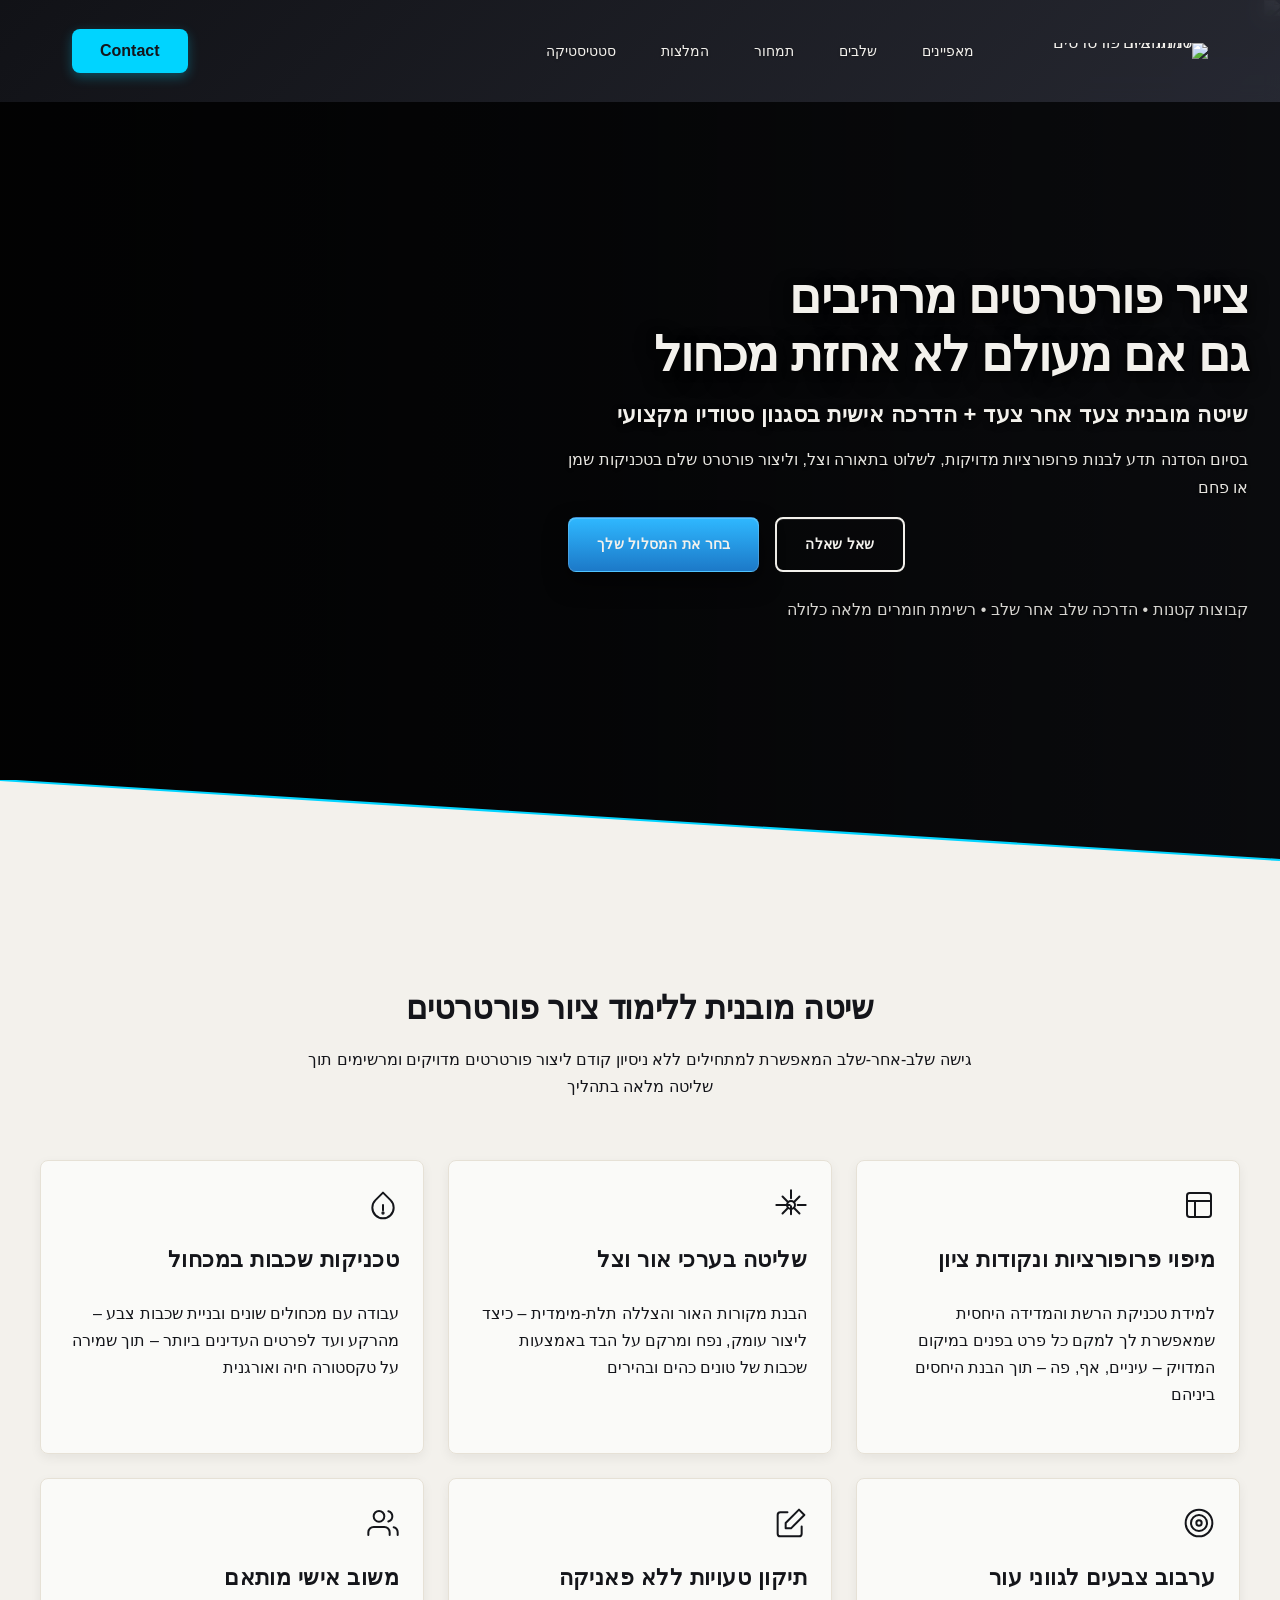
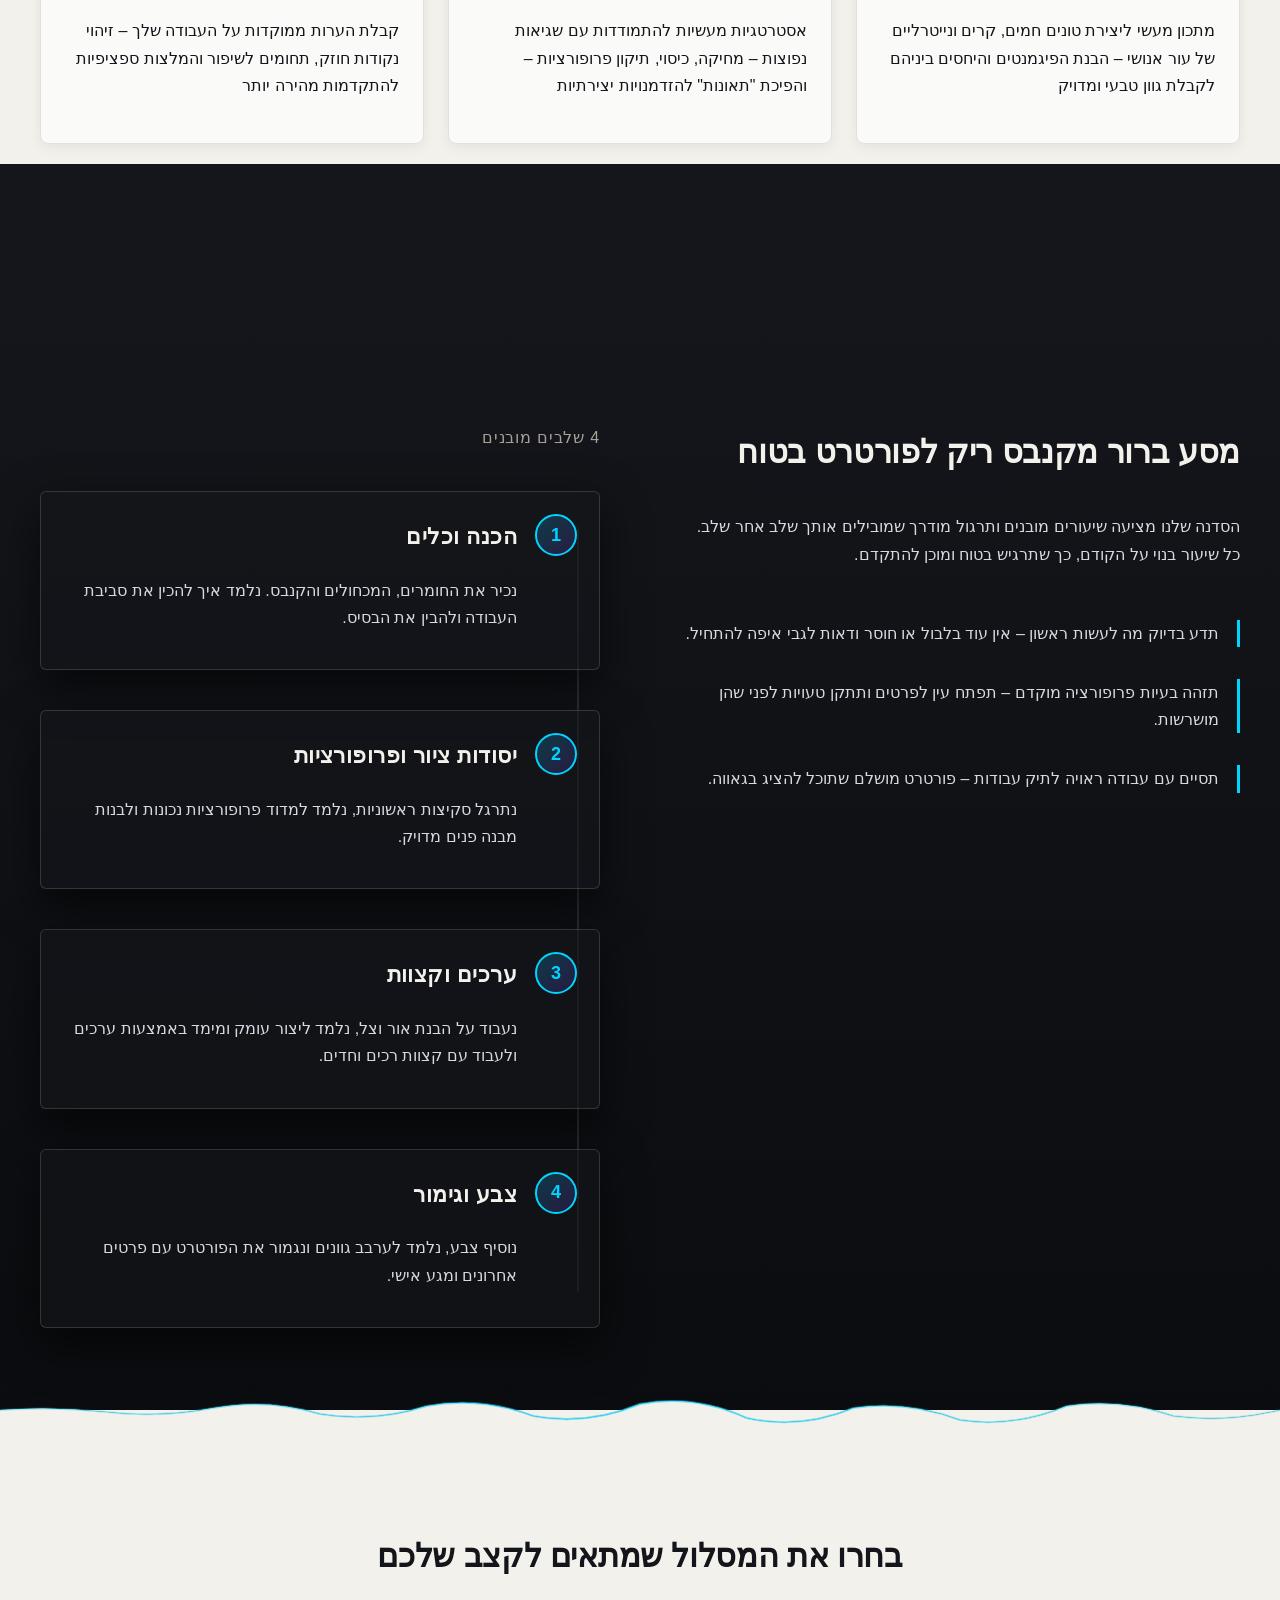
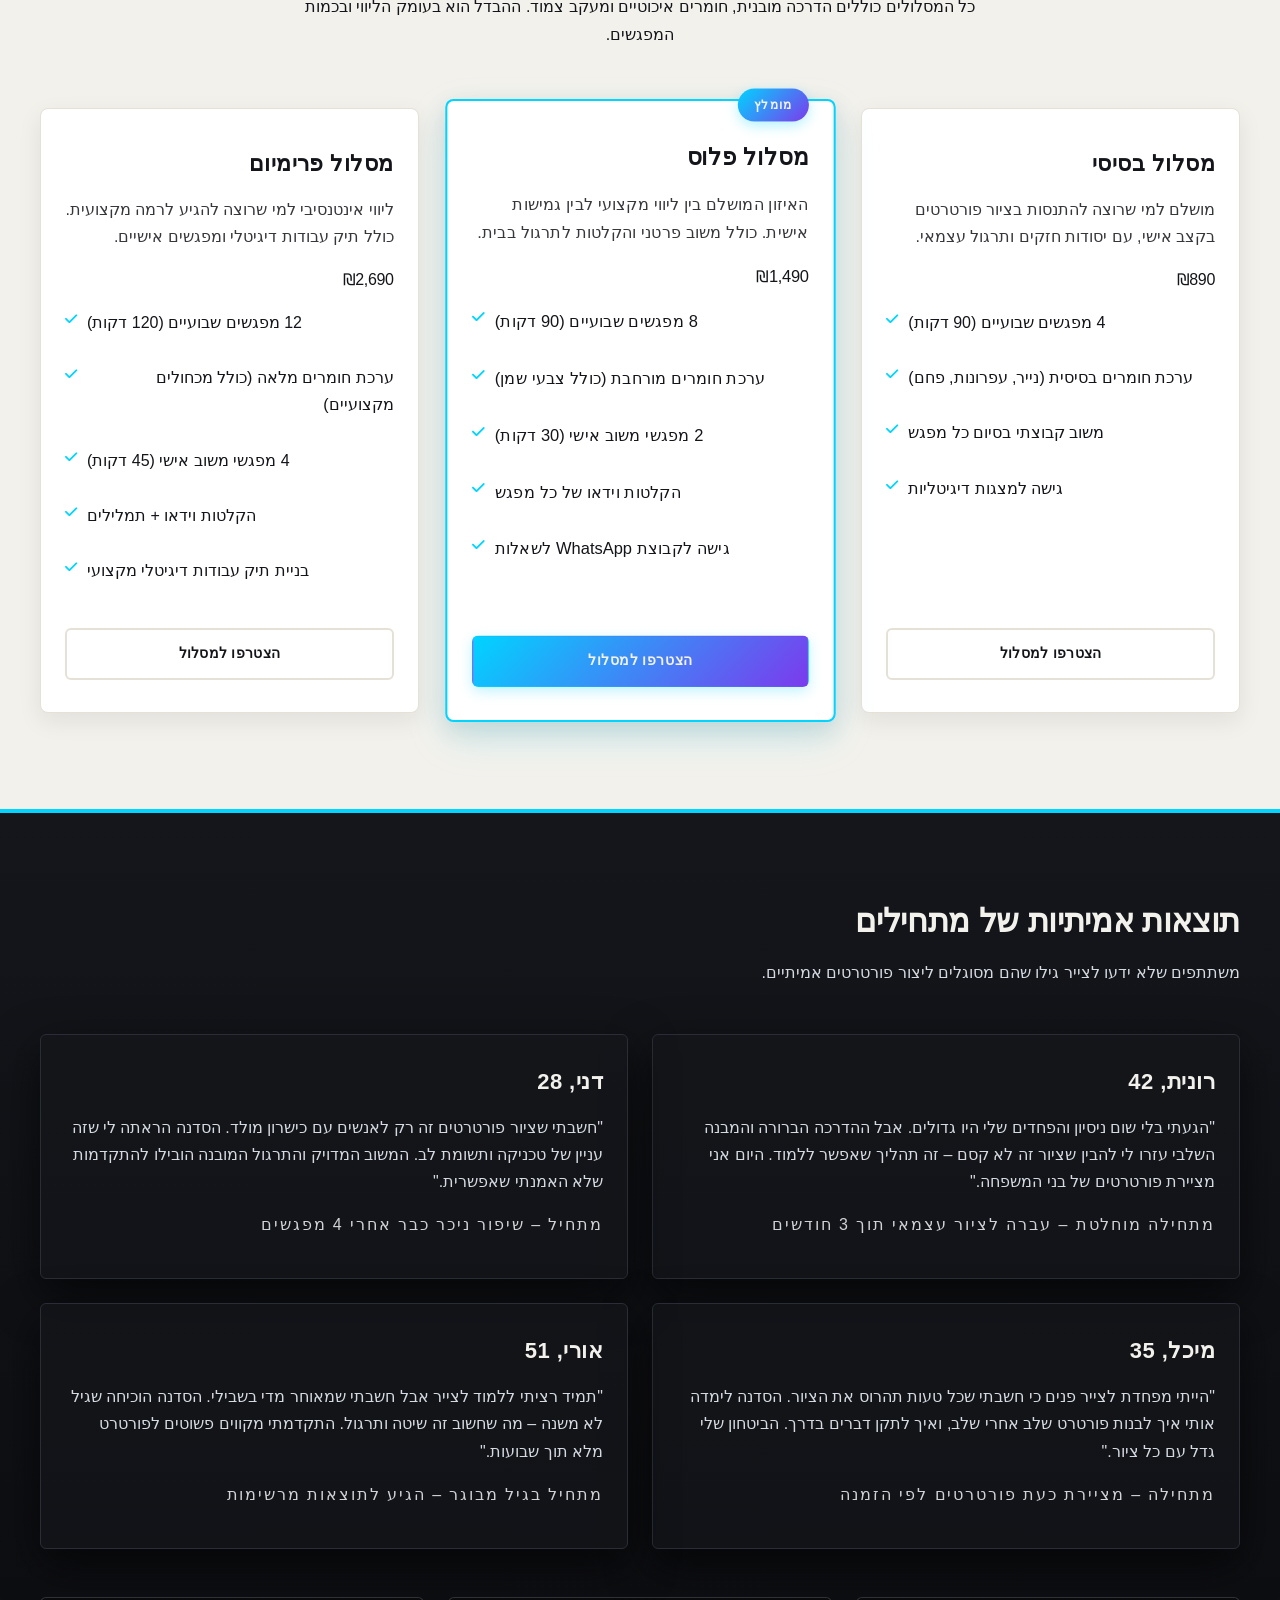
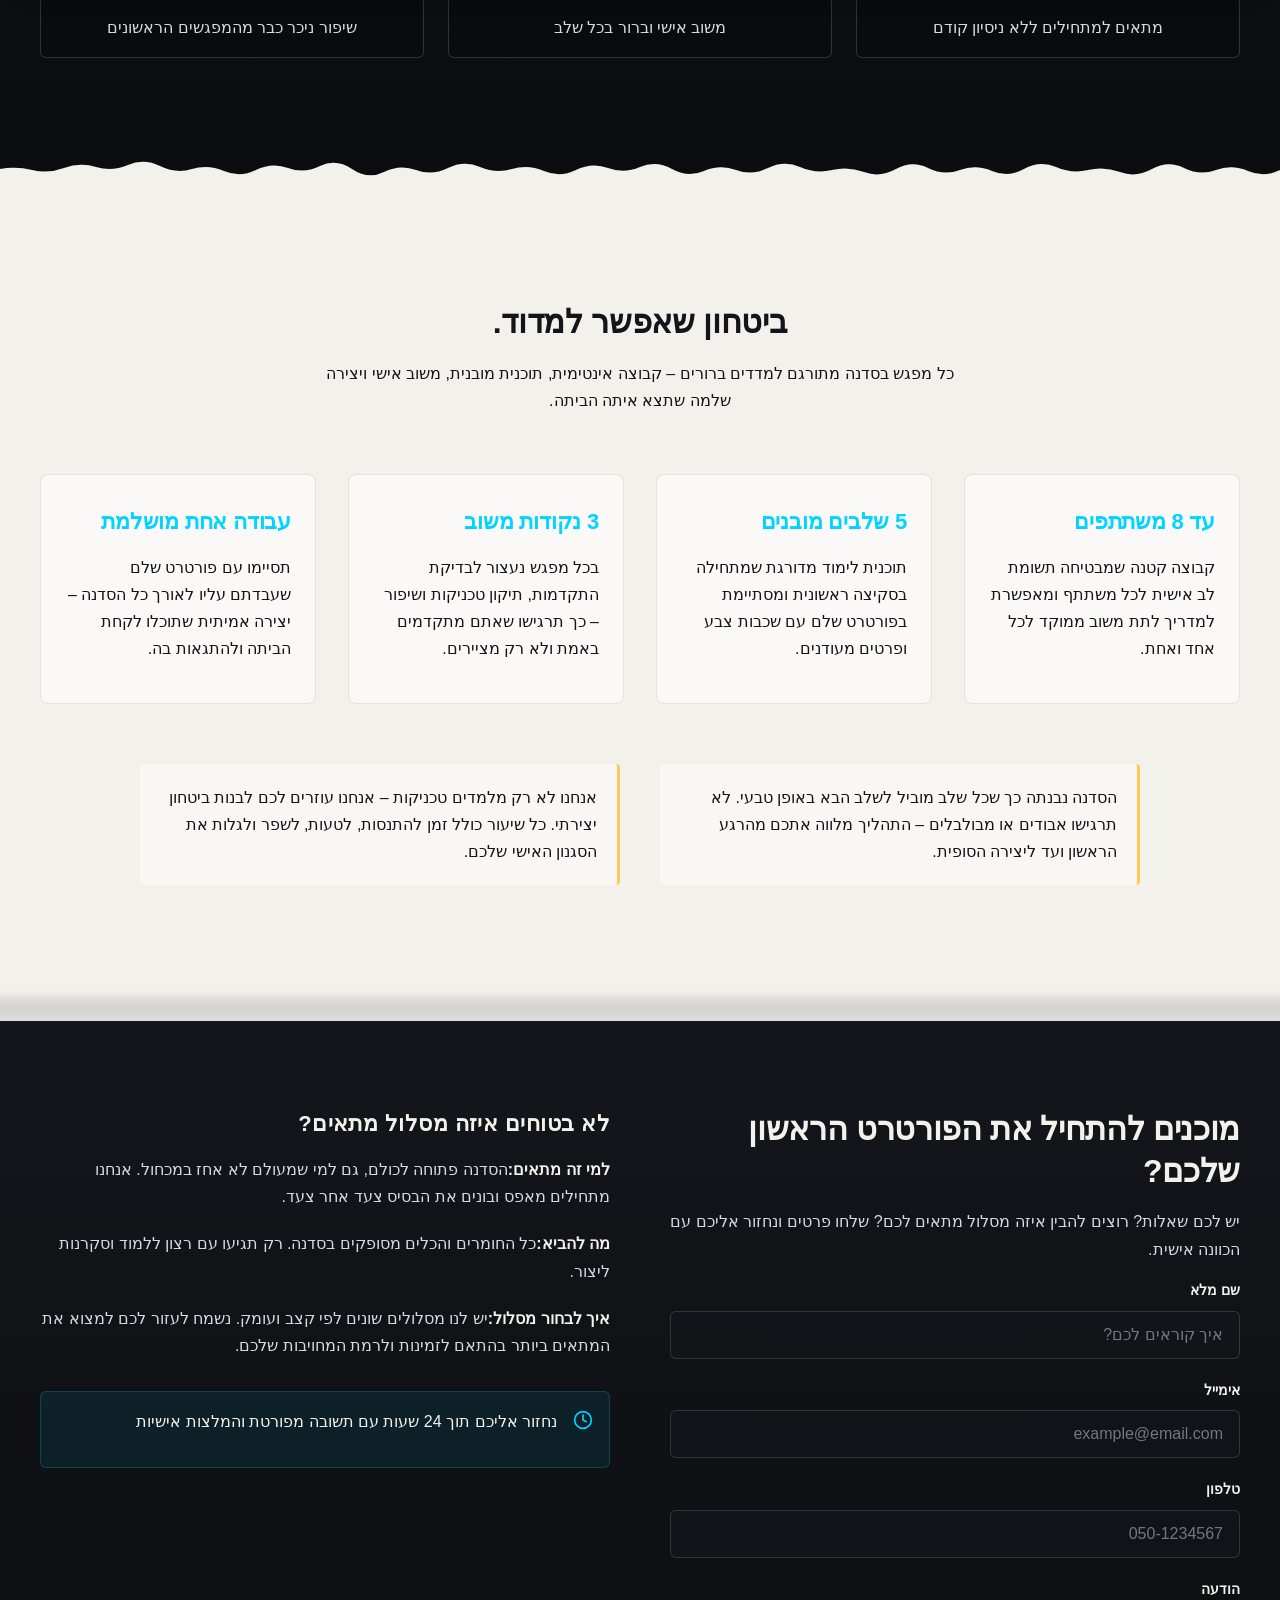
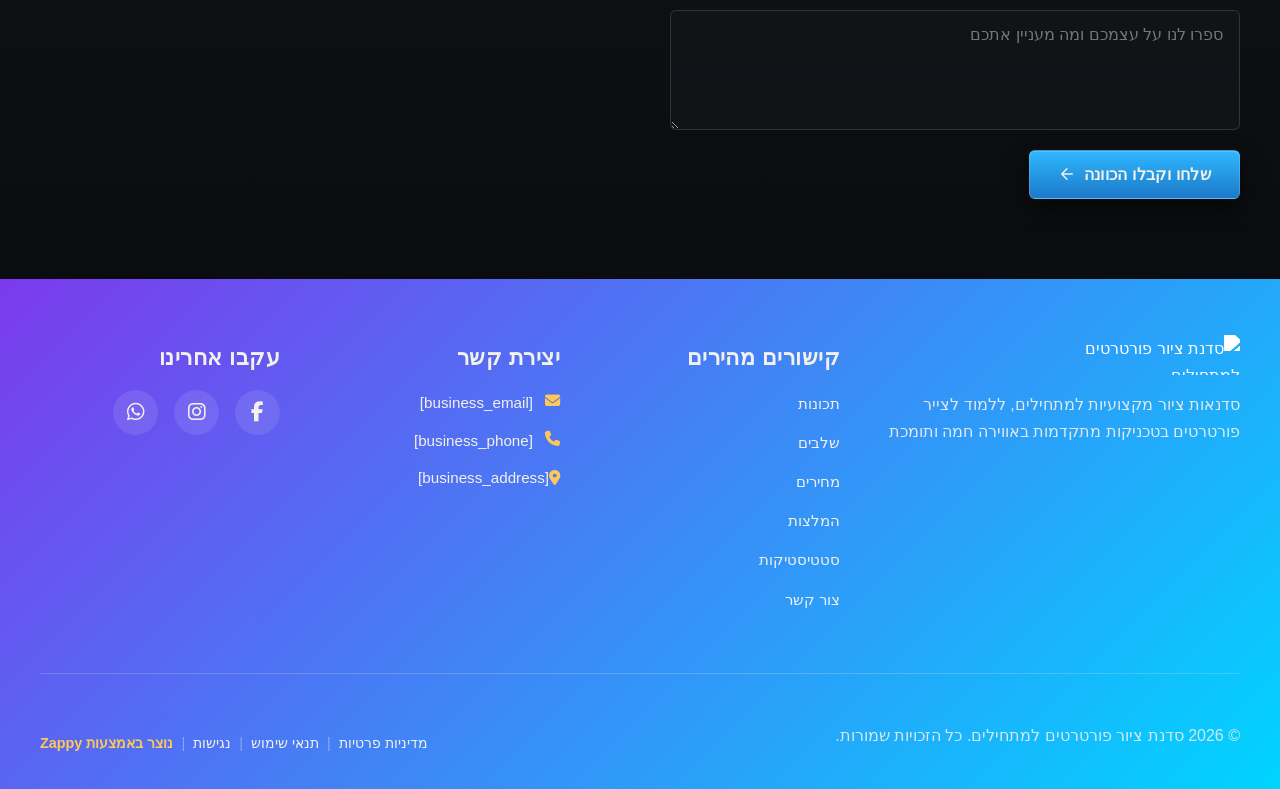
==== public/index.html @ a8201ed1 "Background sync: Progressive GitHub Sync" ====
<!doctype html><html dir="rtl" lang="he"><head><meta charset="UTF-8"><meta content="width=device-width,initial-scale=1" name="viewport"><meta content="index, follow" name="robots"><title>למדו לצייר פורטרטים מרהיבים מאפס — סדנת ציור פורטרטים למתחילים</title><meta content="סדנת ציור פורטרטים למתחילים ללא ניסיון קודם! לימוד טכניקות אמנותיות מקצועיות בהדרכה אישית. מגוון מסלולים ומחירים. הצטרפו עכשיו והפכו לאמנים!" name="description"><meta content="סדנת ציור פורטרטים למתחילים, סדנת ציור למתחילים ללא ניסיון, קורס ציור פורטרטים למבוגרים, סדנת ציור פורטרטים בישראל, לימוד ציור פורטרטים" name="keywords"><link href="/assets/favicon.ico" rel="icon" type="image/x-icon"><link href="/assets/favicon-16x16.png" rel="icon" type="image/png" sizes="16x16"><link href="/assets/favicon-32x32.png" rel="icon" type="image/png" sizes="32x32"><link href="/assets/favicon-48x48.png" rel="icon" type="image/png" sizes="48x48"><link href="/assets/favicon-192x192.png" rel="icon" type="image/png" sizes="192x192"><link href="/assets/favicon-512x512.png" rel="icon" type="image/png" sizes="512x512"><link href="/assets/apple-touch-icon.png" rel="apple-touch-icon"><script>!function(){"use strict";var t="8e0085f0-7d7a-4996-bee6-3b2b37cfb226",e="https://api.zappy5.com/api/analytics/track",a=18e5,n=2592e6,o=!0,i=!0,r=!0;var s=function(){var e="zappy_visitor_"+t,a=null;try{if(a=localStorage.getItem(e)){var o=JSON.parse(a),i=Date.now();if(i-o.created<n)return o.lastSeen=i,localStorage.setItem(e,JSON.stringify(o)),o.id}}catch(t){console.warn("Zappy Analytics: LocalStorage not available")}var r="zv_"+Date.now()+"_"+Math.random().toString(36).substr(2,9);try{localStorage.setItem(e,JSON.stringify({id:r,created:Date.now(),lastSeen:Date.now()}))}catch(t){}return r}(),c=function(){var e="zappy_session_"+t,n=null;try{if(n=sessionStorage.getItem(e)){var o=JSON.parse(n),i=Date.now();if(i-o.timestamp<a)return o.timestamp=i,sessionStorage.setItem(e,JSON.stringify(o)),o.id}}catch(t){console.warn("Zappy Analytics: SessionStorage not available")}var r="zs_"+Date.now()+"_"+Math.random().toString(36).substr(2,9);try{sessionStorage.setItem(e,JSON.stringify({id:r,timestamp:Date.now()}))}catch(t){}return r}();function l(a,n){n=n||{};var o={website_id:t,event_type:a,page_path:window.location.pathname,referrer:document.referrer||"direct",visitor_id:s,session_id:c,metadata:n};if(navigator.sendBeacon){var i=new Blob([JSON.stringify(o)],{type:"application/json"});navigator.sendBeacon(e,i)}else fetch(e,{method:"POST",headers:{"Content-Type":"application/json"},body:JSON.stringify(o),keepalive:!0}).catch(function(t){console.warn("Zappy Analytics: Failed to track event",t)})}o&&l("pageview",{title:document.title,url:window.location.href}),i&&document.addEventListener("click",function(t){var e=t.target;if("BUTTON"===e.tagName||e.closest("button")){var a="BUTTON"===e.tagName?e:e.closest("button");l("click",{element:"button",text:a.textContent.trim().substring(0,100),id:a.id||null,class:a.className||null})}else if("A"===e.tagName||e.closest("a")){var n="A"===e.tagName?e:e.closest("a");l("navigation",{element:"link",text:n.textContent.trim().substring(0,100),href:n.href,external:n.hostname!==window.location.hostname})}},!0),r&&document.addEventListener("submit",function(t){var e=t.target;l("form_submit",{form_id:e.id||null,form_name:e.name||null,form_action:e.action||null,form_method:e.method||"GET"})},!0);var d=Date.now();window.addEventListener("beforeunload",function(){l("page_unload",{time_on_page:Math.floor((Date.now()-d)/1e3),page_path:window.location.pathname})}),window.zappyAnalytics={track:l,getVisitorId:function(){return s},getSessionId:function(){return c}}}()</script><meta content="למדו לצייר פורטרטים מרהיבים מאפס — סדנת ציור פורטרטים למתחילים" property="og:title"><meta content="סדנת ציור פורטרטים למתחילים ללא ניסיון קודם! לימוד טכניקות אמנותיות מקצועיות בהדרכה אישית. מגוון מסלולים ומחירים. הצטרפו עכשיו והפכו לאמנים!" property="og:description"><meta content="website" property="og:type"><meta content="he_IL" property="og:locale"><meta content="summary_large_image" name="twitter:card"><meta content="למדו לצייר פורטרטים מרהיבים מאפס — סדנת ציור פורטרטים למתחילים" name="twitter:title"><meta content="סדנת ציור פורטרטים למתחילים ללא ניסיון קודם! לימוד טכניקות אמנותיות מקצועיות בהדרכה אישית. מגוון מסלולים ומחירים. הצטרפו עכשיו והפכו לאמנים!" name="twitter:description"><link href="https://cdnjs.cloudflare.com/ajax/libs/font-awesome/6.4.0/css/all.min.css" rel="stylesheet"><link href="/assets/favicon.ico" rel="icon" type="image/x-icon"><link href="/assets/favicon-16x16.png" rel="icon" type="image/png" sizes="16x16"><link href="/assets/favicon-32x32.png" rel="icon" type="image/png" sizes="32x32"><link href="/assets/favicon-48x48.png" rel="icon" type="image/png" sizes="48x48"><link href="/assets/favicon-192x192.png" rel="icon" type="image/png" sizes="192x192"><link href="/assets/favicon-512x512.png" rel="icon" type="image/png" sizes="512x512"><link href="/assets/apple-touch-icon.png" rel="apple-touch-icon"><link href="https://cdn.jsdelivr.net/npm/vanilla-cookieconsent@3/dist/cookieconsent.css" rel="stylesheet"><script src="https://cdn.jsdelivr.net/npm/vanilla-cookieconsent@3/dist/cookieconsent.umd.js"></script><script src="https://cdn.jsdelivr.net/gh/mickidum/acc_toolbar/acctoolbar/acctoolbar.min.js"></script><link href="/styles.css" rel="stylesheet"><style id="zappy-dropdown-submenu-styles">#navMenu li:has(.sub-menu),.nav-menu li:has(.sub-menu),.navbar li:has(.sub-menu),nav li:has(.sub-menu){position:relative}#navMenu .sub-menu,.nav-menu .sub-menu,.navbar .sub-menu,nav .sub-menu{display:block!important;position:absolute!important;top:100%;left:0;min-width:220px;background:#fff;border-radius:8px;box-shadow:0 8px 25px rgba(0,0,0,.15);padding:8px 0;opacity:0;visibility:hidden;transform:translateY(10px);transition:all .3s ease;z-index:1000;list-style:none;pointer-events:none}#navMenu li:hover>.sub-menu,.nav-menu li:hover>.sub-menu,.navbar li:hover>.sub-menu,nav li:hover>.sub-menu{opacity:1!important;visibility:visible!important;transform:translateY(0)!important;pointer-events:auto!important}.sub-menu li{list-style:none;margin:0;padding:0}.sub-menu a{display:block!important;padding:10px 16px!important;color:var(--text-dark,#333)!important;font-weight:500;text-decoration:none;white-space:nowrap;transition:background-color .2s}.sub-menu a:hover{background-color:#f5f5f5}[dir=rtl] .nav-menu .sub-menu,[dir=rtl] .navbar .sub-menu,[dir=rtl] nav .sub-menu,html[lang=ar] .nav-menu .sub-menu,html[lang=ar] .navbar .sub-menu,html[lang=ar] nav .sub-menu,html[lang=he] .nav-menu .sub-menu,html[lang=he] .navbar .sub-menu,html[lang=he] nav .sub-menu{left:auto!important;right:0!important}.sub-menu:empty,.sub-menu:not(:has(li)),.sub-menu:not(:has(li:not(.zappy-hidden-menu-item))){display:none!important;opacity:0!important;visibility:hidden!important;pointer-events:none!important}li:has(.menu-group-title):hover>.sub-menu{opacity:1!important;visibility:visible!important;transform:translateY(0)!important;pointer-events:auto!important}#navMenu>li>.menu-group-title,.nav-menu>li>.menu-group-title{display:inline-block;padding:.5rem 1rem;cursor:default;user-select:none}@media (max-width:768px){#navMenu .sub-menu,.nav-menu .sub-menu,.navbar .sub-menu,nav .sub-menu{position:static!important;transform:none!important;box-shadow:none!important;background:0 0!important;max-height:0;overflow:hidden;opacity:0;visibility:hidden;transition:max-height .3s ease,opacity .3s ease;padding:0!important;border-radius:0!important}.sub-menu.mobile-expanded{max-height:500px!important;opacity:1!important;visibility:visible!important;padding:8px 0 8px 16px!important}[dir=rtl] .sub-menu.mobile-expanded,html[lang=he] .sub-menu.mobile-expanded{padding:8px 16px 8px 0!important}#navMenu li:hover>.sub-menu,.nav-menu li:hover>.sub-menu,.navbar li:hover>.sub-menu,nav li:hover>.sub-menu{opacity:0;visibility:hidden;pointer-events:none}#navMenu li>.sub-menu.mobile-expanded,.nav-menu li>.sub-menu.mobile-expanded,.navbar li>.sub-menu.mobile-expanded,nav li>.sub-menu.mobile-expanded{opacity:1!important;visibility:visible!important;pointer-events:auto!important}#navMenu li:has(.sub-menu),.nav-menu li:has(.sub-menu),.navbar li:has(.sub-menu),nav li:has(.sub-menu){display:flex!important;flex-wrap:wrap!important;align-items:center!important;position:relative!important;min-height:44px!important}#navMenu li:has(.sub-menu)>a,.nav-menu li:has(.sub-menu)>a,.navbar li:has(.sub-menu)>a,nav li:has(.sub-menu)>a{flex:1!important;min-width:0!important}#navMenu li:has(.sub-menu)>.menu-group-title,.nav-menu li:has(.sub-menu)>.menu-group-title,.navbar li:has(.sub-menu)>.menu-group-title,nav li:has(.sub-menu)>.menu-group-title{flex:1!important;min-width:0!important;padding:0!important;line-height:inherit!important}#navMenu li:has(.sub-menu)>.sub-menu,.nav-menu li:has(.sub-menu)>.sub-menu,.navbar li:has(.sub-menu)>.sub-menu,nav li:has(.sub-menu)>.sub-menu{flex-basis:100%!important;width:100%!important}#navMenu li:has(.sub-menu)>a [class*=arrow],#navMenu li:has(.sub-menu)>a [class*=chevron],.nav-menu li:has(.sub-menu)>a .fa-angle-down,.nav-menu li:has(.sub-menu)>a .fa-chevron-down,.nav-menu li:has(.sub-menu)>a [class*=arrow],.nav-menu li:has(.sub-menu)>a [class*=chevron],nav li:has(.sub-menu)>a [class*=arrow],nav li:has(.sub-menu)>a [class*=chevron]{display:none!important;visibility:hidden!important}.mobile-submenu-toggle{display:flex!important;align-items:center!important;justify-content:center!important;width:44px!important;height:auto!important;background:0 0!important;border:none!important;cursor:pointer!important;color:var(--text-dark)!important;position:static!important;flex-shrink:0!important;align-self:stretch!important;z-index:2!important;padding:0!important;margin:0!important}.mobile-submenu-toggle::after{content:''!important;width:0!important;height:0!important;border-left:6px solid transparent!important;border-right:6px solid transparent!important;border-top:7px solid currentColor!important;transition:transform .3s ease!important}.mobile-submenu-toggle.expanded::after{transform:rotate(180deg)!important}.sub-menu a{padding:10px 0!important;display:block!important;color:var(--text-dark)!important}.navbar .sub-menu li a,.zappy-products-dropdown .sub-menu a,nav.navbar .sub-menu li a{color:var(--text-dark)!important}}@media (min-width:769px){.mobile-submenu-toggle{display:none!important}}</style><style id="mobile-lang-menu-deployed-css">@media (max-width:768px){.lang-switcher,.nav-container .lang-switcher,.nav-cta-container .lang-switcher,.nav-ecommerce-icons .lang-switcher,.nav-icons-left .lang-switcher,.navbar .lang-switcher,.navbar .nav-cta-container .lang-switcher{display:none!important}.mobile-lang-menu{width:100%;border-top:1px solid rgba(128,128,128,.2);padding:8px 0 0 0;margin-top:8px}.mobile-lang-toggle{display:flex!important;align-items:center;justify-content:space-between;width:100%;padding:12px 16px;background:0 0;border:none;cursor:pointer;font-size:15px;color:inherit;font-family:inherit}.mobile-lang-toggle::after{content:'';display:inline-block;width:8px;height:8px;border-right:2px solid currentColor;border-bottom:2px solid currentColor;transform:rotate(45deg);transition:transform .3s ease;margin-left:8px}.mobile-lang-toggle.expanded::after{transform:rotate(-135deg)}.mobile-lang-options{max-height:0;overflow:hidden;transition:max-height .3s ease}.mobile-lang-options.expanded{max-height:300px}.mobile-lang-option{display:flex!important;align-items:center;gap:10px;padding:10px 24px;text-decoration:none;color:inherit;font-size:14px;font-family:inherit}.mobile-lang-option:hover{background:rgba(128,128,128,.1)}.mobile-lang-option.active{font-weight:600;opacity:.7;pointer-events:none}.mobile-lang-option img{width:20px;height:20px;border-radius:50%}}@media (min-width:769px){.mobile-lang-menu{display:none!important}}</style><style id="zappy-widget-visibility">#mic-access-tool-box,#mic-access-tool-general-button,#mic-init-access-tool #mic-access-tool-box,#mic-init-access-tool #mic-access-tool-general-button,#mic-init-access-tool .mic-access-tool-general-button,._access-icon,._access-menu,.mic-access-tool-box,.mic-access-tool-general-button,div[id*=mic-access-tool-box]{display:none!important;visibility:hidden!important;opacity:0!important;pointer-events:none!important}</style></head><body><nav class="navbar" dir="rtl"><button class="mobile-toggle" aria-label="תפריט" id="mobileToggle"><svg viewbox="0 0 24 24" fill="none" height="24" width="24" class="hamburger-icon"><path d="M3 12h18M3 6h18M3 18h18" stroke="currentColor" stroke-width="2" stroke-linecap="round"></path></svg><svg viewbox="0 0 24 24" fill="none" height="24" width="24" style="display:none" class="close-icon"><path d="M18 6L6 18M6 6l12 12" stroke="currentColor" stroke-width="2" stroke-linecap="round"></path></svg></button><button class="phone-header-btn" aria-label="התקשר" data-phone="[business_phone]"><svg viewbox="0 0 24 24" fill="currentColor" height="20" width="20"><path d="M22 16.92v3a2 2 0 0 1-2.18 2 19.79 19.79 0 0 1-8.63-3.07 19.5 19.5 0 0 1-6-6 19.79 19.79 0 0 1-3.07-8.67A2 2 0 0 1 4.11 2h3a2 2 0 0 1 2 1.72 12.84 12.84 0 0 0 .7 2.81 2 2 0 0 1-.45 2.11L8.09 9.91a16 16 0 0 0 6 6l1.27-1.27a2 2 0 0 1 2.11-.45 12.84 12.84 0 0 0 2.81.7A2 2 0 0 1 22 16.92z"></path></svg></button><div class="nav-container"><div class="nav-right-group"><div class="nav-brand"><a href="/" class="logo-link"><img alt="סדנת ציור פורטרטים למתחילים" class="logo" src="/assets/business-logo.webp"></a></div><ul class="nav-menu" id="navMenu"><li><a href="#features">מאפיינים</a></li><li><a href="#steps">שלבים</a></li><li><a href="#pricing">תמחור</a></li><li><a href="#testimonials">המלצות</a></li><li><a href="#stats">סטטיסטיקה</a></li></ul></div><div class="nav-cta-container"><a href="#contact" class="nav-cta-btn">Contact</a></div></div></nav><script>window.addEventListener("load",function(){const e=document.querySelector(".navbar, nav, header");if(!e)return void console.log("[Navbar] Navbar element not found");let t=document.getElementById("mobileToggle")||document.querySelector(".mobile-toggle")||document.querySelector(".hamburger")||document.querySelector(".hamburger-menu")||document.querySelector(".menu-toggle")||document.querySelector(".burger-menu")||document.querySelector('[aria-label="Menu"]')||document.querySelector('[aria-label="תפריט"]');const o=document.querySelector(".phone-header-btn"),n=window.getComputedStyle(e);let r=n.backgroundColor;if(console.log("[Navbar] Initial navbar background:",r),"transparent"===r||"rgba(0, 0, 0, 0)"===r||r.startsWith("rgba")&&r.includes(", 0)")){const e=n.backgroundImage;if(e&&"none"!==e)console.log("[Navbar] Navbar has background image/gradient, using dark text"),r="rgb(240, 240, 240)";else{const e=window.getComputedStyle(document.body).backgroundColor;console.log("[Navbar] Navbar transparent, using body background:",e),r=e}}const i=r.match(/\d+/g);if(i&&i.length>=3){const e=(.299*parseInt(i[0])+.587*parseInt(i[1])+.114*parseInt(i[2]))/255;console.log("[Navbar] Mobile button colors preserved from Claude CSS (luminance:",e.toFixed(2)+")");const n=document.createElement("style");n.id="zappy-mobile-nav-fix";document.documentElement.lang;document.documentElement.dir,n.textContent='\n        /* Hide mobile buttons on desktop, show only on mobile */\n        @media (min-width: 769px) {\n          .mobile-toggle,\n          .phone-header-btn {\n            display: none !important;\n          }\n        }\n        \n        /* Show and position mobile buttons correctly on mobile */\n        @media (max-width: 768px) {\n          .mobile-toggle,\n          .phone-header-btn {\n            position: absolute !important;\n            top: 50% !important;\n            transform: translateY(-50%) !important;\n            z-index: 1001 !important;\n            display: flex !important;\n            align-items: center !important;\n            justify-content: center !important;\n            width: 36px !important;\n            height: 36px !important;\n            border-radius: 50% !important;\n            border: none !important;\n            cursor: pointer !important;\n            padding: 6px !important;\n            background: none !important;\n            color: var(--nav-text, var(--text-dark)) !important;\n          }\n          \n          /* LTR positioning (default): hamburger LEFT, phone RIGHT */\n          html:not([dir="rtl"]):not([lang="he"]):not([lang="ar"]) .mobile-toggle,\n          html[dir="ltr"] .mobile-toggle {\n            left: 12px !important;\n            right: auto !important;\n          }\n          html:not([dir="rtl"]):not([lang="he"]):not([lang="ar"]) .phone-header-btn,\n          html[dir="ltr"] .phone-header-btn {\n            right: 12px !important;\n            left: auto !important;\n          }\n          \n          /* RTL positioning: hamburger RIGHT, phone LEFT */\n          html[dir="rtl"] .mobile-toggle,\n          html[lang="he"] .mobile-toggle,\n          html[lang="ar"] .mobile-toggle {\n            right: 12px !important;\n            left: auto !important;\n          }\n          html[dir="rtl"] .phone-header-btn,\n          html[lang="he"] .phone-header-btn,\n          html[lang="ar"] .phone-header-btn {\n            left: 12px !important;\n            right: auto !important;\n          }\n          \n          /* CRITICAL: Ensure nav-container has min-height on mobile */\n          /* All children are positioned absolutely/fixed on mobile, so height:auto collapses to 0 */\n          .nav-container {\n            min-height: 70px !important;\n            position: relative !important;\n          }\n          \n          /* Ensure SVG icons are properly sized and inherit color */\n          .mobile-toggle svg,\n          .phone-header-btn svg {\n            width: 24px !important;\n            height: 24px !important;\n            /* Don\'t force display - let JavaScript control hamburger/close toggle */\n          }\n          \n          /* Reset nav-cta-container on mobile - remove desktop box-shadow/padding */\n          /* that creates a visible ghost box when CTA button is hidden */\n          .nav-cta-container {\n            box-shadow: none !important;\n            padding: 0 !important;\n          }\n          \n          /* Hide nav-cta-container entirely on mobile when there\'s no lang-switcher */\n          /* (only the CTA button is inside, and it\'s hidden on mobile) */\n          .nav-cta-container:not(:has(.lang-switcher)) {\n            display: none !important;\n          }\n          \n          /* CRITICAL: Prevent hero image fade gradient from bleeding over headline text */\n          /* The .image-fade-gradient has bottom: -30px (extends below parent) */\n          /* On mobile stacked layout, this overlaps the h1 text below the image */\n          .hero-image-column {\n            overflow: hidden !important;\n          }\n          .image-fade-gradient {\n            bottom: 0 !important;\n          }\n          \n          /* Hide desktop language switcher on mobile - hamburger menu handles it */\n          /* High specificity to override stored CSS */\n          .lang-switcher,\n          .nav-cta-container .lang-switcher,\n          .nav-container .lang-switcher,\n          .navbar .lang-switcher,\n          .navbar .nav-cta-container .lang-switcher {\n            display: none !important;\n          }\n        }\n      ';const r=document.getElementById("zappy-mobile-nav-fix");r&&r.remove(),document.head.appendChild(n),console.log("[Navbar] Critical CSS injected for mobile nav positioning");const l=window.innerWidth<=768;if(t){const e=t.querySelector(".hamburger-icon"),o=t.querySelector(".close-icon");e&&(e.style.setProperty("width","24px","important"),e.style.setProperty("height","24px","important"),e.style.setProperty("display","block","important")),o&&(o.style.setProperty("width","24px","important"),o.style.setProperty("height","24px","important"),o.style.setProperty("display","none","important")),l?(t.style.setProperty("position","absolute","important"),t.style.setProperty("top","50%","important"),t.style.setProperty("transform","translateY(-50%)","important"),t.style.setProperty("z-index","1001","important"),t.style.removeProperty("left"),t.style.removeProperty("right"),console.log("[Navbar] Mobile toggle positioning applied (mobile viewport)")):(t.style.removeProperty("position"),t.style.removeProperty("top"),t.style.removeProperty("transform"),t.style.removeProperty("z-index"),t.style.removeProperty("left"),t.style.removeProperty("right"),console.log("[Navbar] Desktop viewport - cleared mobile toggle inline positioning"))}if(o){const e=o.querySelector("svg");e&&(e.style.width="24px",e.style.height="24px",e.setAttribute("width","24"),e.setAttribute("height","24")),l?(o.style.setProperty("position","absolute","important"),o.style.setProperty("top","50%","important"),o.style.setProperty("transform","translateY(-50%)","important"),o.style.setProperty("z-index","1001","important"),o.style.removeProperty("left"),o.style.removeProperty("right"),console.log("[Navbar] Phone button positioning applied (mobile viewport)")):(o.style.removeProperty("position"),o.style.removeProperty("top"),o.style.removeProperty("transform"),o.style.removeProperty("z-index"),o.style.removeProperty("left"),o.style.removeProperty("right"),console.log("[Navbar] Desktop viewport - cleared phone button inline positioning"))}}else console.log("[Navbar] Could not parse background color:",r);t=document.getElementById("mobileToggle")||document.querySelector(".mobile-toggle")||document.querySelector(".hamburger")||document.querySelector(".hamburger-menu")||document.querySelector(".menu-toggle")||document.querySelector(".burger-menu")||document.querySelector('[aria-label="Menu"]')||document.querySelector('[aria-label="תפריט"]');const l=document.getElementById("navMenu")||document.querySelector(".nav-menu")||document.querySelector(".nav-links")||document.querySelector("nav ul:not(.submenu)");if(!t||!l)return void console.log("[Navbar] Mobile toggle or menu not found:",{toggle:!!t,menu:!!l});l.id||(l.id="navMenu"),console.log("[Navbar] Initializing mobile menu...");const a=t.cloneNode(!0);t.parentNode.replaceChild(a,t),a.addEventListener("click",function(e){e.preventDefault(),e.stopPropagation();const t=this.querySelector(".hamburger-icon"),o=this.querySelector(".close-icon");l.classList.contains("active")?(l.classList.remove("active"),t&&t.style.setProperty("display","block","important"),o&&o.style.setProperty("display","none","important"),document.body.style.overflow="",console.log("[Navbar] Menu closed")):(l.classList.add("active"),t&&t.style.setProperty("display","none","important"),o&&o.style.setProperty("display","block","important"),document.body.style.overflow="hidden",console.log("[Navbar] Menu opened"))}),l.querySelectorAll("a").forEach(function(e){e.addEventListener("click",function(){if("#"===this.getAttribute("href"))return;const e=a.querySelector(".hamburger-icon"),t=a.querySelector(".close-icon");l.classList.remove("active"),e&&e.style.setProperty("display","block","important"),t&&t.style.setProperty("display","none","important"),document.body.style.overflow="",console.log("[Navbar] Menu closed (link clicked)")})});var s=l.querySelectorAll(".dropdown-toggle");s.forEach(function(e){e.addEventListener("click",function(e){e.preventDefault(),e.stopPropagation();var t=this.closest(".nav-dropdown");t&&(t.parentNode.querySelectorAll(".nav-dropdown.open").forEach(function(e){e!==t&&e.classList.remove("open")}),t.classList.toggle("open"),console.log("[Navbar] Dropdown toggled:",t.classList.contains("open")?"open":"closed"))})}),document.addEventListener("click",function(e){e.target.closest(".nav-dropdown")||document.querySelectorAll(".nav-dropdown.open").forEach(function(e){e.classList.remove("open")})}),console.log("[Navbar] Dropdown handlers initialized for "+s.length+" dropdowns"),o&&o.addEventListener("click",function(){const e=document.querySelectorAll('a[href^="tel:"]'),t=e.length>0?e[0].getAttribute("href").replace("tel:",""):"[business_phone]";window.location.href="tel:"+t,console.log("[Navbar] Phone button clicked")}),console.log("[Navbar] Mobile menu initialized successfully");const p=function(){const e=document.querySelector(".whatsapp-float");e&&(window.innerWidth>=769?(e.style.setProperty("display","none","important"),e.style.setProperty("visibility","hidden","important"),e.style.setProperty("opacity","0","important"),e.style.setProperty("pointer-events","none","important"),console.log("[WhatsApp] Button hidden on desktop")):(e.style.removeProperty("display"),e.style.removeProperty("visibility"),e.style.removeProperty("opacity"),e.style.removeProperty("pointer-events"),console.log("[WhatsApp] Button visible on mobile")))};let c;p(),window.addEventListener("resize",function(){clearTimeout(c),c=setTimeout(p,100)})})</script><main><section class="index-hero-section" data-layout-spec="בית-hero" id="hero" data-hero-type="fullscreen-scrim"><div class="index-hero-section__bg-wrapper"><img alt="אווירת סטודיו אמנות בלילה" class="index-hero-section__bg-image" src="/assets/site-index-hero-bg.webp" data-context="Dark, atmospheric art studio at night with dramatic side lighting. Wooden easels with portrait canvases visible in soft focus. Paint palettes with rich oil colors (umbers, ochres, crimsons) on a weathered table. Warm amber and cool blue lighting creating depth. Professional artist workspace with brushes, charcoal sticks, and texture. Cinematic noir mood with high contrast shadows. Shot from a low angle to feel immersive and intimate. Background fades to deep charcoal black." data-hero-bg="true" data-placeholder="index-hero-bg" height="1080" width="1920"></div><div class="index-hero-section__scrim"></div><div class="index-hero-section__content-wrapper"><div class="index-hero-section__content"><h1 class="index-hero-section__headline">צייר פורטרטים מרהיבים<br>גם אם מעולם לא אחזת מכחול</h1><h3 class="index-hero-section__subheadline">שיטה מובנית צעד אחר צעד + הדרכה אישית בסגנון סטודיו מקצועי</h3><p class="index-hero-section__description">בסיום הסדנה תדע לבנות פרופורציות מדויקות, לשלוט בתאורה וצל, וליצור פורטרט שלם בטכניקות שמן או פחם</p><div class="index-hero-section__cta-group"><a href="#pricing" class="index-hero-section__btn index-hero-section__btn--primary">בחר את המסלול שלך</a><a href="#contact" class="index-hero-section__btn index-hero-section__btn--secondary">שאל שאלה</a></div><p class="index-hero-section__trust-cue">קבוצות קטנות • הדרכה שלב אחר שלב • רשימת חומרים מלאה כלולה</p></div></div><div class="index-hero-section__divider-wrapper"><svg viewbox="0 0 1200 120" xmlns="http://www.w3.org/2000/svg" aria-hidden="true" data-no-icon-edit="true" preserveaspectratio="none"><defs><linearGradient id="index-hero-neon-line" x1="0%" x2="100%" y1="0%" y2="0%"><stop offset="0%" style="stop-color:var(--primary);stop-"></stop><stop offset="30%" style="stop-color:var(--primary);stop-opacity:1"></stop><stop offset="70%" style="stop-color:var(--primary);stop-opacity:1"></stop><stop offset="100%" style="stop-color:var(--primary);stop-"></stop></linearGradient></defs><path d="M0,120 L0,0 L1200,80 L1200,120 Z" fill="var(--bg-light)"></path><line x1="0" x2="1200" y1="0" y2="80" stroke="url(#index-hero-neon-line)" stroke-width="2"></line></svg></div></section><section class="index-features-section" data-layout-spec="בית-features"><div class="index-features-container"><div class="index-features-header"><h2>שיטה מובנית ללימוד ציור פורטרטים</h2><p>גישה שלב-אחר-שלב המאפשרת למתחילים ללא ניסיון קודם ליצור פורטרטים מדויקים ומרשימים תוך שליטה מלאה בתהליך</p></div><div class="index-features-grid"><div class="index-features-card"><div class="index-features-card-content"><div class="index-features-icon-wrapper"><svg viewbox="0 0 24 24" fill="none" data-element-type="icon" data-icon-type="svg" stroke="currentColor" stroke-linecap="round" stroke-linejoin="round" stroke-width="1.5"><rect height="18" width="18" x="3" y="3" rx="2"></rect><line x1="3" x2="21" y1="9" y2="9"></line><line x1="9" x2="9" y1="21" y2="9"></line></svg></div><div class="index-features-text"><h3>מיפוי פרופורציות ונקודות ציון</h3><p>למידת טכניקת הרשת והמדידה היחסית שמאפשרת לך למקם כל פרט בפנים במיקום המדויק – עיניים, אף, פה – תוך הבנת היחסים ביניהם</p></div></div></div><div class="index-features-card"><div class="index-features-card-content"><div class="index-features-icon-wrapper"><svg viewbox="0 0 24 24" fill="none" data-element-type="icon" data-icon-type="svg" stroke="currentColor" stroke-linecap="round" stroke-linejoin="round" stroke-width="1.5"><circle cx="12" cy="12" r="3"></circle><path d="M12 1v6m0 6v6m11-7h-6m-6 0H1"></path><path d="M18.36 5.64l-4.24 4.24m-4.24 4.24L5.64 18.36m12.72 0l-4.24-4.24m-4.24-4.24L5.64 5.64"></path></svg></div><div class="index-features-text"><h3>שליטה בערכי אור וצל</h3><p>הבנת מקורות האור והצללה תלת-מימדית – כיצד ליצור עומק, נפח ומרקם על הבד באמצעות שכבות של טונים כהים ובהירים</p></div></div></div><div class="index-features-card"><div class="index-features-card-content"><div class="index-features-icon-wrapper"><svg viewbox="0 0 24 24" fill="none" data-element-type="icon" data-icon-type="svg" stroke="currentColor" stroke-linecap="round" stroke-linejoin="round" stroke-width="1.5"><path d="M12 2.69l5.66 5.66a8 8 0 1 1-11.31 0z"></path><path d="M12 16v-4"></path><circle cx="12" cy="18" r="0.5" fill="currentColor"></circle></svg></div><div class="index-features-text"><h3>טכניקות שכבות במכחול</h3><p>עבודה עם מכחולים שונים ובניית שכבות צבע – מהרקע ועד לפרטים העדינים ביותר – תוך שמירה על טקסטורה חיה ואורגנית</p></div></div></div><div class="index-features-card"><div class="index-features-card-content"><div class="index-features-icon-wrapper"><svg viewbox="0 0 24 24" fill="none" data-element-type="icon" data-icon-type="svg" stroke="currentColor" stroke-linecap="round" stroke-linejoin="round" stroke-width="1.5"><circle cx="12" cy="12" r="10"></circle><circle cx="12" cy="12" r="6"></circle><circle cx="12" cy="12" r="2"></circle></svg></div><div class="index-features-text"><h3>ערבוב צבעים לגווני עור</h3><p>מתכון מעשי ליצירת טונים חמים, קרים ונייטרליים של עור אנושי – הבנת הפיגמנטים והיחסים ביניהם לקבלת גוון טבעי ומדויק</p></div></div></div><div class="index-features-card"><div class="index-features-card-content"><div class="index-features-icon-wrapper"><svg viewbox="0 0 24 24" fill="none" data-element-type="icon" data-icon-type="svg" stroke="currentColor" stroke-linecap="round" stroke-linejoin="round" stroke-width="1.5"><path d="M20 14.66V20a2 2 0 0 1-2 2H4a2 2 0 0 1-2-2V6a2 2 0 0 1 2-2h5.34"></path><polygon points="18 2 22 6 12 16 8 16 8 12 18 2"></polygon></svg></div><div class="index-features-text"><h3>תיקון טעויות ללא פאניקה</h3><p>אסטרטגיות מעשיות להתמודדות עם שגיאות נפוצות – מחיקה, כיסוי, תיקון פרופורציות – והפיכת "תאונות" להזדמנויות יצירתיות</p></div></div></div><div class="index-features-card"><div class="index-features-card-content"><div class="index-features-icon-wrapper"><svg viewbox="0 0 24 24" fill="none" data-element-type="icon" data-icon-type="svg" stroke="currentColor" stroke-linecap="round" stroke-linejoin="round" stroke-width="1.5"><path d="M17 21v-2a4 4 0 0 0-4-4H5a4 4 0 0 0-4 4v2"></path><circle cx="9" cy="7" r="4"></circle><path d="M23 21v-2a4 4 0 0 0-3-3.87m-4-12a4 4 0 0 1 0 7.75"></path></svg></div><div class="index-features-text"><h3>משוב אישי מותאם</h3><p>קבלת הערות ממוקדות על העבודה שלך – זיהוי נקודות חוזק, תחומים לשיפור והמלצות ספציפיות להתקדמות מהירה יותר</p></div></div></div></div></div><div class="index-features-divider-wrapper"><svg viewbox="0 0 1200 120" xmlns="http://www.w3.org/2000/svg" aria-hidden="true" data-no-icon-edit="true" preserveaspectratio="none"><defs><linearGradient id="index-features-gradient" x1="0%" x2="0%" y1="0%" y2="100%"><stop offset="0%" style="stop-color:var(--bg-light);stop-opacity:1"></stop><stop offset="100%" style="stop-color:var(--bg-dark);stop-opacity:1"></stop></linearGradient></defs><path d="M0,120 L0,0 L1200,0 L1200,120 Z" fill="#14161B"></path></svg></div></section><section class="index-steps-section" data-layout-spec="בית-steps"><div class="index-steps-container"><div class="index-steps-content-column"><h2 class="index-steps-title">מסע ברור מקנבס ריק לפורטרט בטוח</h2><p class="index-steps-intro">הסדנה שלנו מציעה שיעורים מובנים ותרגול מודרך שמובילים אותך שלב אחר שלב. כל שיעור בנוי על הקודם, כך שתרגיש בטוח ומוכן להתקדם.</p><div class="index-steps-outcomes"><p class="index-steps-outcome">תדע בדיוק מה לעשות ראשון – אין עוד בלבול או חוסר ודאות לגבי איפה להתחיל.</p><p class="index-steps-outcome">תזהה בעיות פרופורציה מוקדם – תפתח עין לפרטים ותתקן טעויות לפני שהן מושרשות.</p><p class="index-steps-outcome">תסיים עם עבודה ראויה לתיק עבודות – פורטרט מושלם שתוכל להציג בגאווה.</p></div></div><div class="index-steps-progress-column"><p class="index-steps-progress-indicator">4 שלבים מובנים</p><div class="index-steps-stack"><div class="index-steps-line"></div><div class="index-steps-card"><div class="index-steps-card-number">1</div><div class="index-steps-card-content"><h3 class="index-steps-card-title">הכנה וכלים</h3><p class="index-steps-card-text">נכיר את החומרים, המכחולים והקנבס. נלמד איך להכין את סביבת העבודה ולהבין את הבסיס.</p></div></div><div class="index-steps-card"><div class="index-steps-card-number">2</div><div class="index-steps-card-content"><h3 class="index-steps-card-title">יסודות ציור ופרופורציות</h3><p class="index-steps-card-text">נתרגל סקיצות ראשוניות, נלמד למדוד פרופורציות נכונות ולבנות מבנה פנים מדויק.</p></div></div><div class="index-steps-card"><div class="index-steps-card-number">3</div><div class="index-steps-card-content"><h3 class="index-steps-card-title">ערכים וקצוות</h3><p class="index-steps-card-text">נעבוד על הבנת אור וצל, נלמד ליצור עומק ומימד באמצעות ערכים ולעבוד עם קצוות רכים וחדים.</p></div></div><div class="index-steps-card"><div class="index-steps-card-number">4</div><div class="index-steps-card-content"><h3 class="index-steps-card-title">צבע וגימור</h3><p class="index-steps-card-text">נוסיף צבע, נלמד לערבב גוונים ונגמור את הפורטרט עם פרטים אחרונים ומגע אישי.</p></div></div></div></div></div><div class="index-steps-divider-wrapper"><svg viewbox="0 0 1200 60" xmlns="http://www.w3.org/2000/svg" aria-hidden="true" data-no-icon-edit="true" preserveaspectratio="none"><defs><linearGradient id="index-steps-neon-gradient" x1="0%" x2="100%" y1="0%" y2="0%"><stop offset="0%" style="stop-color:rgba(0,212,255,0.3);stop-opacity:1"></stop><stop offset="50%" style="stop-color:rgba(0,212,255,0.6);stop-opacity:1"></stop><stop offset="100%" style="stop-color:rgba(0,212,255,0.3);stop-opacity:1"></stop></linearGradient></defs><path d="M0,60 L0,22 Q50,18 100,24 Q150,30 200,20 Q250,10 300,26 Q350,35 400,18 Q450,8 500,28 Q550,38 600,16 Q650,6 700,30 Q750,42 800,20 Q850,12 900,32 Q950,40 1000,18 Q1050,10 1100,28 Q1150,35 1200,22 L1200,60 Z" fill="var(--bg-light)"></path><path d="M0,22 Q50,18 100,24 Q150,30 200,20 Q250,10 300,26 Q350,35 400,18 Q450,8 500,28 Q550,38 600,16 Q650,6 700,30 Q750,42 800,20 Q850,12 900,32 Q950,40 1000,18 Q1050,10 1100,28 Q1150,35 1200,22" stroke="url(#index-steps-neon-gradient)" stroke-width="2" fill="var(--bg-light)"></path></svg></div></section><section class="index-pricing-section" data-layout-spec="בית-pricing" id="pricing"><div class="index-pricing-section__container"><div class="index-pricing-section__header"><h2 class="index-pricing-section__title">בחרו את המסלול שמתאים לקצב שלכם</h2><p class="index-pricing-section__intro">כל המסלולים כוללים הדרכה מובנית, חומרים איכוטיים ומעקב צמוד. ההבדל הוא בעומק הליווי ובכמות המפגשים.</p></div><div class="index-pricing-section__grid"><div class="index-pricing-section__card"><h3 class="index-pricing-section__plan-name">מסלול בסיסי</h3><p class="index-pricing-section__plan-desc">מושלם למי שרוצה להתנסות בציור פורטרטים בקצב אישי, עם יסודות חזקים ותרגול עצמאי.</p><p class="index-pricing-section__price">₪890</p><div class="index-pricing-section__inclusions"><p class="index-pricing-section__inclusion"><i class="fas fa-check" aria-hidden="true" data-element-type="icon" data-icon-type="font-awesome"></i>4 מפגשים שבועיים (90 דקות)</p><p class="index-pricing-section__inclusion"><i class="fas fa-check" aria-hidden="true" data-element-type="icon" data-icon-type="font-awesome"></i>ערכת חומרים בסיסית (נייר, עפרונות, פחם)</p><p class="index-pricing-section__inclusion"><i class="fas fa-check" aria-hidden="true" data-element-type="icon" data-icon-type="font-awesome"></i>משוב קבוצתי בסיום כל מפגש</p><p class="index-pricing-section__inclusion"><i class="fas fa-check" aria-hidden="true" data-element-type="icon" data-icon-type="font-awesome"></i>גישה למצגות דיגיטליות</p></div><a href="#contact" class="index-pricing-section__cta index-pricing-section__cta--outlined">הצטרפו למסלול</a></div><div class="index-pricing-section__card index-pricing-section__card--featured"><div class="index-pricing-section__badge">מומלץ</div><h3 class="index-pricing-section__plan-name">מסלול פלוס</h3><p class="index-pricing-section__plan-desc">האיזון המושלם בין ליווי מקצועי לבין גמישות אישית. כולל משוב פרטני והקלטות לתרגול בבית.</p><p class="index-pricing-section__price">₪1,490</p><div class="index-pricing-section__inclusions"><p class="index-pricing-section__inclusion"><i class="fas fa-check" aria-hidden="true" data-element-type="icon" data-icon-type="font-awesome"></i>8 מפגשים שבועיים (90 דקות)</p><p class="index-pricing-section__inclusion"><i class="fas fa-check" aria-hidden="true" data-element-type="icon" data-icon-type="font-awesome"></i>ערכת חומרים מורחבת (כולל צבעי שמן)</p><p class="index-pricing-section__inclusion"><i class="fas fa-check" aria-hidden="true" data-element-type="icon" data-icon-type="font-awesome"></i>2 מפגשי משוב אישי (30 דקות)</p><p class="index-pricing-section__inclusion"><i class="fas fa-check" aria-hidden="true" data-element-type="icon" data-icon-type="font-awesome"></i>הקלטות וידאו של כל מפגש</p><p class="index-pricing-section__inclusion"><i class="fas fa-check" aria-hidden="true" data-element-type="icon" data-icon-type="font-awesome"></i>גישה לקבוצת WhatsApp לשאלות</p></div><a href="#contact" class="index-pricing-section__cta index-pricing-section__cta--primary">הצטרפו למסלול</a></div><div class="index-pricing-section__card"><h3 class="index-pricing-section__plan-name">מסלול פרימיום</h3><p class="index-pricing-section__plan-desc">ליווי אינטנסיבי למי שרוצה להגיע לרמה מקצועית. כולל תיק עבודות דיגיטלי ומפגשים אישיים.</p><p class="index-pricing-section__price">₪2,690</p><div class="index-pricing-section__inclusions"><p class="index-pricing-section__inclusion"><i class="fas fa-check" aria-hidden="true" data-element-type="icon" data-icon-type="font-awesome"></i>12 מפגשים שבועיים (120 דקות)</p><p class="index-pricing-section__inclusion"><i class="fas fa-check" aria-hidden="true" data-element-type="icon" data-icon-type="font-awesome"></i>ערכת חומרים מלאה (כולל מכחולים מקצועיים)</p><p class="index-pricing-section__inclusion"><i class="fas fa-check" aria-hidden="true" data-element-type="icon" data-icon-type="font-awesome"></i>4 מפגשי משוב אישי (45 דקות)</p><p class="index-pricing-section__inclusion"><i class="fas fa-check" aria-hidden="true" data-element-type="icon" data-icon-type="font-awesome"></i>הקלטות וידאו + תמלילים</p><p class="index-pricing-section__inclusion"><i class="fas fa-check" aria-hidden="true" data-element-type="icon" data-icon-type="font-awesome"></i>בניית תיק עבודות דיגיטלי מקצועי</p></div><a href="#contact" class="index-pricing-section__cta index-pricing-section__cta--outlined">הצטרפו למסלול</a></div></div></div><div class="index-pricing-section__divider-wrapper"><svg viewbox="0 0 1200 4" xmlns="http://www.w3.org/2000/svg" aria-hidden="true" data-no-icon-edit="true" preserveaspectratio="none"><defs><linearGradient id="neonRailGradient" x1="0%" x2="100%" y1="0%" y2="0%"><stop offset="0%" style="stop-color:var(--primary);stop-opacity:1"></stop><stop offset="70%" style="stop-color:var(--primary);stop-opacity:1"></stop><stop offset="100%" style="stop-color:var(--primary);stop-"></stop></linearGradient></defs><rect height="4" width="1200" x="0" y="0" fill="url(#neonRailGradient)"></rect></svg></div></section><section class="index-testimonials-section" data-layout-spec="בית-testimonials"><div class="index-testimonials-container"><div class="index-testimonials-header"><h2>תוצאות אמיתיות של מתחילים</h2><p class="index-testimonials-intro">משתתפים שלא ידעו לצייר גילו שהם מסוגלים ליצור פורטרטים אמיתיים.</p></div><div class="index-testimonials-grid"><div class="index-testimonial-card"><h3>רונית, 42</h3><p class="index-testimonial-quote">"הגעתי בלי שום ניסיון והפחדים שלי היו גדולים. אבל ההדרכה הברורה והמבנה השלבי עזרו לי להבין שציור זה לא קסם – זה תהליך שאפשר ללמוד. היום אני מציירת פורטרטים של בני המשפחה."</p><p class="index-testimonial-context">מתחילה מוחלטת – עברה לציור עצמאי תוך 3 חודשים</p></div><div class="index-testimonial-card"><h3>דני, 28</h3><p class="index-testimonial-quote">"חשבתי שציור פורטרטים זה רק לאנשים עם כישרון מולד. הסדנה הראתה לי שזה עניין של טכניקה ותשומת לב. המשוב המדויק והתרגול המובנה הובילו להתקדמות שלא האמנתי שאפשרית."</p><p class="index-testimonial-context">מתחיל – שיפור ניכר כבר אחרי 4 מפגשים</p></div><div class="index-testimonial-card"><h3>מיכל, 35</h3><p class="index-testimonial-quote">"הייתי מפחדת לצייר פנים כי חשבתי שכל טעות תהרוס את הציור. הסדנה לימדה אותי איך לבנות פורטרט שלב אחרי שלב, ואיך לתקן דברים בדרך. הביטחון שלי גדל עם כל ציור."</p><p class="index-testimonial-context">מתחילה – מציירת כעת פורטרטים לפי הזמנה</p></div><div class="index-testimonial-card"><h3>אורי, 51</h3><p class="index-testimonial-quote">"תמיד רציתי ללמוד לצייר אבל חשבתי שמאוחר מדי בשבילי. הסדנה הוכיחה שגיל לא משנה – מה שחשוב זה שיטה ותרגול. התקדמתי מקווים פשוטים לפורטרט מלא תוך שבועות."</p><p class="index-testimonial-context">מתחיל בגיל מבוגר – הגיע לתוצאות מרשימות</p></div></div><div class="index-testimonials-trust-cues"><p class="index-trust-cue">מתאים למתחילים ללא ניסיון קודם</p><p class="index-trust-cue">משוב אישי וברור בכל שלב</p><p class="index-trust-cue">שיפור ניכר כבר מהמפגשים הראשונים</p></div></div><div class="index-testimonials-divider-wrapper"><svg viewbox="0 0 1200 90" xmlns="http://www.w3.org/2000/svg" aria-hidden="true" data-no-icon-edit="true" preserveaspectratio="none"><defs><filter height="200%" id="torn-shadow" width="200%" x="-50%" y="-50%"><feGaussianBlur in="SourceAlpha" stddeviation="3"></feGaussianBlur><feOffset dx="0" dy="2" result="offsetblur"></feOffset><feComponentTransfer><feFuncA slope="0.3" type="linear"></feFuncA></feComponentTransfer><feMerge><feMergeNode></feMergeNode><feMergeNode in="SourceGraphic"></feMergeNode></feMerge></filter></defs><path d="M0,90 L0,45 Q15,42 30,46 Q45,50 60,44 Q75,38 90,43 Q105,48 120,41 Q135,34 150,42 Q165,50 180,45 Q195,40 210,47 Q225,54 240,46 Q255,38 270,44 Q285,50 300,42 Q315,34 330,45 Q345,56 360,48 Q375,40 390,46 Q405,52 420,44 Q435,36 450,43 Q465,50 480,45 Q495,40 510,47 Q525,54 540,46 Q555,38 570,44 Q585,50 600,43 Q615,36 630,45 Q645,54 660,47 Q675,40 690,46 Q705,52 720,44 Q735,36 750,43 Q765,50 780,46 Q795,42 810,48 Q825,54 840,45 Q855,36 870,44 Q885,52 900,46 Q915,40 930,47 Q945,54 960,45 Q975,36 990,43 Q1005,50 1020,46 Q1035,42 1050,48 Q1065,54 1080,45 Q1095,36 1110,44 Q1125,52 1140,46 Q1155,40 1170,47 Q1185,54 1200,46 L1200,90 Z" fill="var(--bg-light)" filter="url(#torn-shadow)"></path></svg></div></section><section class="index-stats-section" data-layout-spec="בית-stats" id="stats"><div class="index-stats-section__container"><div class="index-stats-section__header"><h2>ביטחון שאפשר למדוד.</h2><p>כל מפגש בסדנה מתורגם למדדים ברורים – קבוצה אינטימית, תוכנית מובנית, משוב אישי ויצירה שלמה שתצא איתה הביתה.</p></div><div class="index-stats-section__stats-grid"><div class="index-stats-section__stat-block"><h3>עד 8 משתתפים</h3><p>קבוצה קטנה שמבטיחה תשומת לב אישית לכל משתתף ומאפשרת למדריך לתת משוב ממוקד לכל אחד ואחת.</p></div><div class="index-stats-section__stat-block"><h3>5 שלבים מובנים</h3><p>תוכנית לימוד מדורגת שמתחילה בסקיצה ראשונית ומסתיימת בפורטרט שלם עם שכבות צבע ופרטים מעודנים.</p></div><div class="index-stats-section__stat-block"><h3>3 נקודות משוב</h3><p>בכל מפגש נעצור לבדיקת התקדמות, תיקון טכניקות ושיפור – כך תרגישו שאתם מתקדמים באמת ולא רק מציירים.</p></div><div class="index-stats-section__stat-block"><h3>עבודה אחת מושלמת</h3><p>תסיימו עם פורטרט שלם שעבדתם עליו לאורך כל הסדנה – יצירה אמיתית שתוכלו לקחת הביתה ולהתגאות בה.</p></div></div><div class="index-stats-section__benefits"><div class="index-stats-section__benefit-col"><p>הסדנה נבנתה כך שכל שלב מוביל לשלב הבא באופן טבעי. לא תרגישו אבודים או מבולבלים – התהליך מלווה אתכם מהרגע הראשון ועד ליצירה הסופית.</p></div><div class="index-stats-section__benefit-col"><p>אנחנו לא רק מלמדים טכניקות – אנחנו עוזרים לכם לבנות ביטחון יצירתי. כל שיעור כולל זמן להתנסות, לטעות, לשפר ולגלות את הסגנון האישי שלכם.</p></div></div></div><div class="index-stats-section__divider-wrapper"><svg viewbox="0 0 1200 60" xmlns="http://www.w3.org/2000/svg" aria-hidden="true" data-no-icon-edit="true" preserveaspectratio="none"><defs><linearGradient id="stats-divider-line" x1="100%" x2="0%" y1="0%" y2="0%"><stop offset="0%" style="stop-color:var(--accent);stop-"></stop><stop offset="30%" style="stop-color:var(--accent);stop-opacity:0.6"></stop><stop offset="100%" style="stop-color:var(--accent);stop-"></stop></linearGradient></defs><rect height="60" width="1200" x="0" y="0" fill="var(--bg-light)"></rect><line x1="0" x2="1200" y1="30" y2="30" stroke="url(#stats-divider-line)" stroke-width="1.5"></line><rect height="30" width="1200" x="0" y="30" fill="url(#stats-vignette)" opacity="0.4"></rect><defs><linearGradient id="stats-vignette" x1="0%" x2="0%" y1="0%" y2="100%"><stop offset="0%" style="stop-color:var(--bg-light);stop-opacity:1"></stop><stop offset="100%" style="stop-color:var(--bg-dark);stop-opacity:0.2"></stop></linearGradient></defs></svg></div></section><section class="index-contact-section" data-layout-spec="בית-contact" id="contact"><div class="index-contact-container"><div class="index-contact-grid"><div class="index-contact-form-column"><h2 class="index-contact-title">מוכנים להתחיל את הפורטרט הראשון שלכם?</h2><p class="index-contact-intro">יש לכם שאלות? רוצים להבין איזה מסלול מתאים לכם? שלחו פרטים ונחזור אליכם עם הכוונה אישית.</p><form class="contact-form index-contact-form"><div class="index-form-group"><label class="index-form-label" for="contact-name">שם מלא</label><input class="index-form-input" id="contact-name" name="name" placeholder="איך קוראים לכם?" type="text" required=""></div><div class="index-form-group"><label class="index-form-label" for="contact-email">אימייל</label><input class="index-form-input" id="contact-email" name="email" placeholder="example@email.com" type="email" required=""></div><div class="index-form-group"><label class="index-form-label" for="contact-phone">טלפון</label><input class="index-form-input" id="contact-phone" name="phone" placeholder="050-1234567" type="tel"></div><div class="index-form-group"><label class="index-form-label" for="contact-message">הודעה</label><textarea class="index-form-textarea" id="contact-message" name="message" placeholder="ספרו לנו על עצמכם ומה מעניין אתכם" rows="5"></textarea></div><button class="index-contact-submit-btn" type="submit">שלחו וקבלו הכוונה<svg viewbox="0 0 24 24" fill="none" data-element-type="icon" data-icon-type="svg" height="18" style="margin-inline-start:8px" width="18" xmlns="http://www.w3.org/2000/svg"><path d="M5 12H19M19 12L12 5M19 12L12 19" stroke="currentColor" stroke-width="2" stroke-linecap="round" stroke-linejoin="round"></path></svg></button></form></div><div class="index-contact-info-column"><h3 class="index-contact-info-title">לא בטוחים איזה מסלול מתאים?</h3><div class="index-contact-info-block"><p class="index-contact-info-text"><strong>למי זה מתאים:</strong>הסדנה פתוחה לכולם, גם למי שמעולם לא אחז במכחול. אנחנו מתחילים מאפס ובונים את הבסיס צעד אחר צעד.</p></div><div class="index-contact-info-block"><p class="index-contact-info-text"><strong>מה להביא:</strong>כל החומרים והכלים מסופקים בסדנה. רק תגיעו עם רצון ללמוד וסקרנות ליצור.</p></div><div class="index-contact-info-block"><p class="index-contact-info-text"><strong>איך לבחור מסלול:</strong>יש לנו מסלולים שונים לפי קצב ועומק. נשמח לעזור לכם למצוא את המתאים ביותר בהתאם לזמינות ולרמת המחויבות שלכם.</p></div><div class="index-contact-promise"><svg viewbox="0 0 24 24" fill="none" data-element-type="icon" data-icon-type="svg" height="20" style="margin-inline-end:8px;flex-shrink:0" width="20" xmlns="http://www.w3.org/2000/svg"><path d="M12 22C17.5228 22 22 17.5228 22 12C22 6.47715 17.5228 2 12 2C6.47715 2 2 6.47715 2 12C2 17.5228 6.47715 22 12 22Z" stroke="currentColor" stroke-width="2"></path><path d="M12 6V12L16 14" stroke="currentColor" stroke-width="2" stroke-linecap="round"></path></svg><p class="index-contact-promise-text">נחזור אליכם תוך 24 שעות עם תשובה מפורטת והמלצות אישיות</p></div></div></div></div></section></main><footer class="site-footer"><div class="footer-container"><div class="footer-top"><div class="footer-column company-info"><img alt="סדנת ציור פורטרטים למתחילים" class="logo" src="/assets/business-logo.webp"><p class="company-description">סדנאות ציור מקצועיות למתחילים, ללמוד לצייר פורטרטים בטכניקות מתקדמות באווירה חמה ותומכת</p></div><div class="footer-column quick-links"><h3>קישורים מהירים</h3><ul><li><a href="#features">תכונות</a></li><li><a href="#steps">שלבים</a></li><li><a href="#pricing">מחירים</a></li><li><a href="#testimonials">המלצות</a></li><li><a href="#stats">סטטיסטיקות</a></li><li><a href="#contact">צור קשר</a></li></ul></div><div class="footer-column contact-info"><h3>יצירת קשר</h3><ul><li><i class="fas fa-envelope"></i><a href="mailto:[business_email]">[business_email]</a></li><li><i class="fas fa-phone"></i><a href="tel:[business_phone]">[business_phone]</a></li><li><a href="/"><i class="fas fa-map-marker-alt"></i><span>[business_address]</span></a></li></ul></div><div class="footer-column social-media"><h3>עקבו אחרינו</h3><div class="social-links"><a href="[facebook_handle]" aria-label="Facebook"><i class="fab fa-facebook-f"></i></a><a href="[instagram_handle]" aria-label="Instagram"><i class="fab fa-instagram"></i></a><a href="[whatsapp_handle]" aria-label="WhatsApp"><i class="fab fa-whatsapp"></i></a></div></div></div><div class="footer-bottom"><div class="copyright"><p>© 2026 סדנת ציור פורטרטים למתחילים. כל הזכויות שמורות.</p></div><div class="footer-legal"><a href="/privacy">מדיניות פרטיות</a><span class="separator">|</span><a href="/terms">תנאי שימוש</a><span class="separator">|</span><a href="/accessibility">נגישות</a><span class="separator">|</span><a href="https://zappy5.com" class="zappy-attribution" target="_blank">נוצר באמצעות Zappy</a></div></div></div></footer><a href="https://wa.me/[whatsapp_handle]" class="whatsapp-float" aria-label="WhatsApp"><i class="fab fa-whatsapp"></i></a><div data-integration="accessibility:toolbar"></div><script src="/script.js"></script><script id="zappy-mobile-submenu-script">!function(){function e(){if(window.innerWidth>768)return document.querySelectorAll(".mobile-submenu-toggle").forEach(function(e){e.remove()}),void document.querySelectorAll(".sub-menu.mobile-expanded").forEach(function(e){e.classList.remove("mobile-expanded")});document.querySelectorAll(".nav-menu li:has(.sub-menu), nav li:has(.sub-menu), .navbar li:has(.sub-menu), #navMenu li:has(.sub-menu)").forEach(function(e){if(!e.querySelector(".mobile-submenu-toggle")){var t=e.querySelector(".sub-menu"),n=e.querySelector(":scope > a");if(t&&n){var o=document.createElement("button");o.className="mobile-submenu-toggle",o.setAttribute("aria-label","Toggle submenu"),o.setAttribute("type","button"),n.insertAdjacentElement("afterend",o),o.addEventListener("click",function(e){e.preventDefault(),e.stopPropagation(),document.querySelectorAll(".sub-menu.mobile-expanded").forEach(function(e){if(e!==t){e.classList.remove("mobile-expanded");var n=e.parentElement.querySelector(".mobile-submenu-toggle");n&&n.classList.remove("expanded")}}),t.classList.toggle("mobile-expanded"),o.classList.toggle("expanded")})}}})}var t;"loading"===document.readyState?document.addEventListener("DOMContentLoaded",e):e(),window.addEventListener("resize",function(){clearTimeout(t),t=setTimeout(e,250)});var n=new MutationObserver(function(t){t.forEach(function(t){if("attributes"===t.type){var n=t.target;n.classList&&(n.classList.contains("active")||n.classList.contains("open"))&&setTimeout(e,100)}})});setTimeout(function(){document.querySelectorAll(".mobile-menu, .nav-menu, #navMenu, nav").forEach(function(e){n.observe(e,{attributes:!0,attributeFilter:["class","style"]})})},500)}()</script><script id="zappy-navbar-scroll-effect">!function(){var e=document.querySelector("nav.navbar,.navbar:not(.zappy-catalog-menu)"),t=document.querySelector(".zappy-catalog-menu,#zappy-catalog-menu");if(e){var r="rgba(18,19,24,0.85)",o=getComputedStyle(document.documentElement),a=(o.getPropertyValue("--text-dark").trim(),o.getPropertyValue("--text-light").trim()||"#ffffff");e.style.transition="background 0.3s ease,backdrop-filter 0.3s ease,-webkit-backdrop-filter 0.3s ease,box-shadow 0.3s ease",t&&(t.style.transition="background 0.3s ease,backdrop-filter 0.3s ease,-webkit-backdrop-filter 0.3s ease");var s="a,.navbar-brand,.navbar-brand a,.dropdown-toggle,.mobile-toggle,.phone-header-btn,.mobile-hamburger-btn,.mobile-close-btn,.mobile-submenu-toggle,.nav-link",n=["cart-link","login-link","nav-search-toggle","search-toggle"];window.addEventListener("scroll",w,{passive:!0}),window.addEventListener("resize",w,{passive:!0}),w();var l=document.querySelector('section[class*="hero"],[data-hero-type],main>section:first-child'),i=!1;if(l){var d=getComputedStyle(l),p=d.backgroundImage;if(p&&"none"!==p)if(-1!==p.indexOf("url(")){var c=d.backgroundColor.match(/\d+/g);i=!(c&&c.length>=3)||v(parseInt(c[0]),parseInt(c[1]),parseInt(c[2]))<.4}else if(-1!==p.indexOf("gradient")){var b=p.match(/rgba?\(\s*(\d+)\s*,\s*(\d+)\s*,\s*(\d+)/g);if(b&&b.length>0){for(var y=0,g=0;g<b.length;g++){var m=b[g].match(/\d+/g);y+=v(parseInt(m[0]),parseInt(m[1]),parseInt(m[2]))}i=y/b.length<.4}else i=!0}else i=!0;else{var u=d.backgroundColor.match(/\d+/g);u&&u.length>=3&&(i=v(parseInt(u[0]),parseInt(u[1]),parseInt(u[2]))<.4)}}i||(window.removeEventListener("scroll",w),window.removeEventListener("resize",w),e.classList.add("scrolled"),window.innerWidth>768&&(e.style.setProperty("--frosted-text",a),e.style.setProperty("background-image","none","important"),e.style.setProperty("background-color",r,"important"),e.style.backdropFilter="blur(12px)",e.style.webkitBackdropFilter="blur(12px)",e.style.boxShadow="0 2px 16px rgba(0,0,0,0.12)",k(e,a)),t&&(t.classList.add("scrolled"),window.innerWidth>768&&(t.style.setProperty("background",r,"important"),t.style.setProperty("backdrop-filter","blur(12px)","important"),t.style.setProperty("-webkit-backdrop-filter","blur(12px)","important"),k(t,a))),window._zappyNavNoDarkHero=!0)}function k(e,t){for(var r=e.querySelectorAll(s),o=0;o<r.length;o++){var a=!1;(r[o].closest(".sub-menu")||r[o].closest(".dropdown-menu"))&&(a=!0);for(var l=0;l<n.length;l++)if(r[o].classList.contains(n[l])){a=!0;break}a||r[o].style.setProperty("color",t,"important")}}function f(e){for(var t=e.querySelectorAll(s),r=0;r<t.length;r++)t[r].closest(".sub-menu")||t[r].closest(".dropdown-menu")||t[r].style.removeProperty("color")}function w(){if(!window._zappyNavNoDarkHero){if(window.innerWidth<=768)return e.classList.remove("scrolled"),f(e),void(t&&(t.classList.remove("scrolled"),f(t)));(window.scrollY||window.pageYOffset)>60?(e.classList.add("scrolled"),e.style.setProperty("background-color",r,"important"),e.style.setProperty("background-image","none","important"),e.style.setProperty("--frosted-text",a),e.style.backdropFilter="blur(12px)",e.style.webkitBackdropFilter="blur(12px)",e.style.boxShadow="0 2px 16px rgba(0,0,0,0.12)",k(e,a),t&&(t.classList.add("scrolled"),t.style.setProperty("background",r,"important"),t.style.setProperty("backdrop-filter","blur(12px)","important"),t.style.setProperty("-webkit-backdrop-filter","blur(12px)","important"),k(t,a))):(e.classList.remove("scrolled"),e.style.setProperty("background-color","transparent","important"),e.style.removeProperty("background-image"),e.style.removeProperty("--frosted-text"),e.style.backdropFilter="none",e.style.webkitBackdropFilter="none",e.style.boxShadow="none",f(e),t&&(t.classList.remove("scrolled"),t.style.setProperty("background","transparent","important"),t.style.setProperty("backdrop-filter","none","important"),t.style.setProperty("-webkit-backdrop-filter","none","important"),f(t)))}}function v(e,t,r){return t/=255,r/=255,.2126*(e=(e/=255)<=.03928?e/12.92:Math.pow((e+.055)/1.055,2.4))+.7152*(t=t<=.03928?t/12.92:Math.pow((t+.055)/1.055,2.4))+.0722*(r=r<=.03928?r/12.92:Math.pow((r+.055)/1.055,2.4))}}()</script><script id="zappy-mobile-lang-menu-script">!function(){function e(){if(window.innerWidth>768){var e=document.querySelector(".mobile-lang-menu");e&&e.remove()}else if(!document.querySelector(".mobile-lang-menu")){var n=document.querySelector(".lang-switcher");if(n){var a=n.querySelector(".lang-switcher-dropdown");if(a){var i=a.querySelectorAll(".lang-option");if(0!==i.length){var t=document.getElementById("navMenu")||document.querySelector(".nav-menu")||document.querySelector("nav ul");if(t){var l=document.documentElement.lang||"en",s=document.createElement("div");s.className="mobile-lang-menu";var c={he:{name:"עברית",flag:"https://api.iconify.design/circle-flags/il.svg"},en:{name:"English",flag:"https://api.iconify.design/circle-flags/us.svg"},ar:{name:"العربية",flag:"https://api.iconify.design/circle-flags/sa.svg"},fr:{name:"Français",flag:"https://api.iconify.design/circle-flags/fr.svg"},es:{name:"Español",flag:"https://api.iconify.design/circle-flags/es.svg"},de:{name:"Deutsch",flag:"https://api.iconify.design/circle-flags/de.svg"},ru:{name:"Русский",flag:"https://api.iconify.design/circle-flags/ru.svg"},zh:{name:"中文",flag:"https://api.iconify.design/circle-flags/cn.svg"},ja:{name:"日本語",flag:"https://api.iconify.design/circle-flags/jp.svg"},pt:{name:"Português",flag:"https://api.iconify.design/circle-flags/br.svg"},it:{name:"Italiano",flag:"https://api.iconify.design/circle-flags/it.svg"},ko:{name:"한국어",flag:"https://api.iconify.design/circle-flags/kr.svg"}}[l]||{name:l,flag:""},r=document.createElement("button");r.className="mobile-lang-toggle",r.type="button";var g=c.flag?'<img src="'+c.flag+'" width="20" height="20" alt="" style="border-radius:50%;margin-right:8px;margin-left:8px;">':"";r.innerHTML=g+c.name,s.appendChild(r);var o=document.createElement("div");o.className="mobile-lang-options";var d=document.createElement("a");d.className="mobile-lang-option active",d.href="#",d.innerHTML=g+c.name,o.appendChild(d),i.forEach(function(e){var n=document.createElement("a");n.className="mobile-lang-option",n.href=e.getAttribute("href"),n.innerHTML=e.innerHTML,o.appendChild(n)}),s.appendChild(o),t.appendChild(s),r.addEventListener("click",function(e){e.preventDefault(),e.stopPropagation(),r.classList.toggle("expanded"),o.classList.toggle("expanded")})}}}}}}"loading"===document.readyState?document.addEventListener("DOMContentLoaded",e):e(),window.addEventListener("resize",function(){clearTimeout(window._mlrt),window._mlrt=setTimeout(e,250)})}()</script></body></html>
---- styles.css ----
/* Self-hosted fonts (Inter + Rubik for multi-language support) */

/* Inter font (English / LTR languages) */
@font-face {
  font-family: 'Inter';
  font-style: normal;
  font-weight: 400;
  font-display: swap;
  src: url('assets/fonts/Inter-Regular.woff2') format('woff2');
}

@font-face {
  font-family: 'Inter';
  font-style: normal;
  font-weight: 500;
  font-display: swap;
  src: url('assets/fonts/Inter-Medium.woff2') format('woff2');
}

@font-face {
  font-family: 'Inter';
  font-style: normal;
  font-weight: 600;
  font-display: swap;
  src: url('assets/fonts/Inter-SemiBold.woff2') format('woff2');
}

@font-face {
  font-family: 'Inter';
  font-style: normal;
  font-weight: 700;
  font-display: swap;
  src: url('assets/fonts/Inter-Bold.woff2') format('woff2');
}

/* Rubik font (Hebrew / RTL languages) */
@font-face {
  font-family: 'Rubik';
  font-style: normal;
  font-weight: 400;
  font-display: swap;
  src: url('assets/fonts/Rubik-Regular.woff2') format('woff2');
}

@font-face {
  font-family: 'Rubik';
  font-style: normal;
  font-weight: 500;
  font-display: swap;
  src: url('assets/fonts/Rubik-Medium.woff2') format('woff2');
}

@font-face {
  font-family: 'Rubik';
  font-style: normal;
  font-weight: 600;
  font-display: swap;
  src: url('assets/fonts/Rubik-SemiBold.woff2') format('woff2');
}

@font-face {
  font-family: 'Rubik';
  font-style: normal;
  font-weight: 700;
  font-display: swap;
  src: url('assets/fonts/Rubik-Bold.woff2') format('woff2');
}


/* Self-hosted fonts (Inter + Rubik for multi-language support) */

/* Inter font (English / LTR languages) */
@font-face {
  font-family: 'Inter';
  font-style: normal;
  font-weight: 400;
  font-display: swap;
  src: url('assets/fonts/Inter-Regular.woff2') format('woff2');
}

@font-face {
  font-family: 'Inter';
  font-style: normal;
  font-weight: 500;
  font-display: swap;
  src: url('assets/fonts/Inter-Medium.woff2') format('woff2');
}

@font-face {
  font-family: 'Inter';
  font-style: normal;
  font-weight: 600;
  font-display: swap;
  src: url('assets/fonts/Inter-SemiBold.woff2') format('woff2');
}

@font-face {
  font-family: 'Inter';
  font-style: normal;
  font-weight: 700;
  font-display: swap;
  src: url('assets/fonts/Inter-Bold.woff2') format('woff2');
}

/* Rubik font (Hebrew / RTL languages) */
@font-face {
  font-family: 'Rubik';
  font-style: normal;
  font-weight: 400;
  font-display: swap;
  src: url('assets/fonts/Rubik-Regular.woff2') format('woff2');
}

@font-face {
  font-family: 'Rubik';
  font-style: normal;
  font-weight: 500;
  font-display: swap;
  src: url('assets/fonts/Rubik-Medium.woff2') format('woff2');
}

@font-face {
  font-family: 'Rubik';
  font-style: normal;
  font-weight: 600;
  font-display: swap;
  src: url('assets/fonts/Rubik-SemiBold.woff2') format('woff2');
}

@font-face {
  font-family: 'Rubik';
  font-style: normal;
  font-weight: 700;
  font-display: swap;
  src: url('assets/fonts/Rubik-Bold.woff2') format('woff2');
}
:root {
  --primary: #00D4FF;
  --secondary: #7C3AED;
  --accent: #FFC857;
  --bg-light: #F3F1EC;
  --bg-dark: #121318;
  --text-dark: #14151A;
  --text-light: #F3F1EC;
  --text-muted: #A7A298;
  --border-light: #E6E1D6;
  --border-dark: #2A2C36;
  --nav-bg: transparent;
  --nav-text: #F3F1EC;
  --nav-text-hover: #00D4FF;
  
  --gradient-primary: linear-gradient(180deg, #2FB8FF 0%, #1C79C8 100%);
  --gradient-goldShine: linear-gradient(90deg, rgba(255,255,255,0) 0%, rgba(255,255,255,0.22) 45%, rgba(255,255,255,0) 90%);
  --gradient-secondary: linear-gradient(180deg, #F7BE5B 0%, #C98222 100%);
  --gradient-goldAccent: linear-gradient(135deg, #F6C35D 0%, #B57A24 100%);
  --gradient-darkSection: linear-gradient(180deg, rgba(11,12,15,0.0) 0%, rgba(11,12,15,0.88) 55%, rgba(11,12,15,1) 100%);
  --gradient-overlayDark: linear-gradient(90deg, rgba(0,0,0,0.78) 0%, rgba(0,0,0,0.52) 45%, rgba(0,0,0,0.10) 100%);
  --gradient-lightSection: linear-gradient(180deg, #23262E 0%, #15171D 100%);
  --gradient-overlayLight: linear-gradient(180deg, rgba(255,255,255,0.10) 0%, rgba(255,255,255,0.00) 55%);
  
  --font-heading: 'Sora', 'Inter', 'IBM Plex Sans', -apple-system, BlinkMacSystemFont, 'Segoe UI', sans-serif;
  --font-body: 'Inter', 'Source Sans 3', 'IBM Plex Sans', -apple-system, BlinkMacSystemFont, 'Segoe UI', sans-serif;
}

* {
  margin: 0;
  padding: 0;
  box-sizing: border-box;
}

*::before,
*::after {
  box-sizing: border-box;
}

html {
  font-size: 16px !important;
  -webkit-font-smoothing: antialiased;
  -moz-osx-font-smoothing: grayscale;
  scroll-behavior: smooth;
  direction: rtl;
}

body {
  font-size: 16px !important;
  line-height: 1.7 !important;
  font-family: 'Rubik', sans-serif;
  color: var(--text-dark);
  background-color: var(--bg-light);
  overflow-x: hidden;
}

h1, h2, h3, h4, h5, h6 {
  font-family: 'Rubik', sans-serif;
  letter-spacing: 0.02em;
}

h1 {
  font-size: 48px !important;
  font-weight: 700 !important;
  line-height: 1.2 !important;
  margin-bottom: 1rem !important;
  margin-top: 0.5rem !important;
}

h2 {
  font-size: 32px !important;
  font-weight: 600 !important;
  line-height: 1.3 !important;
  margin-bottom: 1rem !important;
  margin-top: 0.5rem !important;
}

h3 {
  font-size: 22px !important;
  font-weight: 600 !important;
  line-height: 1.4 !important;
  margin-bottom: 1rem !important;
  margin-top: 0.5rem !important;
}

p {
  font-size: 16px !important;
  font-weight: 400 !important;
  line-height: 1.7 !important;
  margin-bottom: 1rem !important;
}

small,
.small-text {
  font-size: 14px !important;
  font-weight: 400 !important;
  line-height: 1.6 !important;
}

a {
  color: var(--accent);
  text-decoration: none;
  transition: color 0.3s ease;
}

a:hover {
  color: var(--primary);
}

img {
  max-width: 100%;
  height: auto;
  display: block;
}

ul, ol {
  list-style-position: inside;
}

button {
  font-family: 'Rubik', sans-serif;
  cursor: pointer;
  border: none;
  outline: none;
}

input,
textarea,
select {
  font-family: 'Rubik', sans-serif;
  font-size: 16px;
}

.container {
  width: 100%;
  max-width: 1200px;
  margin: 0 auto;
  padding: 0 20px;
}

.btn {
  display: inline-block;
  padding: 12px 32px;
  font-size: 16px;
  font-weight: 600;
  text-align: center;
  border-radius: 8px;
  transition: all 0.3s ease;
  cursor: pointer;
  border: none;
  text-decoration: none;
}

.btn-primary {
  background: var(--primary);
  color: var(--text-dark);
}

.btn-primary:hover {
  background: #00B8E6;
  transform: translateY(-2px);
  box-shadow: 0 4px 12px rgba(0, 212, 255, 0.3);
  color: var(--text-dark);
}

.btn-secondary {
  background: var(--secondary);
  color: var(--text-light);
}

.btn-secondary:hover {
  background: #6D2ED9;
  transform: translateY(-2px);
  box-shadow: 0 4px 12px rgba(124, 58, 237, 0.3);
  color: var(--text-light);
}

.whatsapp-float {
  position: fixed;
  bottom: 20px;
  left: 20px;
  width: 60px;
  height: 60px;
  background: #25D366;
  color: white;
  border-radius: 50%;
  display: flex;
  align-items: center;
  justify-content: center;
  font-size: 30px;
  z-index: 999;
  box-shadow: 0 4px 12px rgba(0,0,0,0.15);
  text-decoration: none;
  transition: transform 0.3s, box-shadow 0.3s;
}

.whatsapp-float:hover {
  transform: scale(1.1);
  box-shadow: 0 6px 20px rgba(0,0,0,0.2);
  color: white;
}

@media (max-width: 1024px) {
  h1 {
    font-size: 36px !important;
  }
  
  h2 {
    font-size: 28px !important;
  }
  
  h3 {
    font-size: 20px !important;
  }
  
  p {
    font-size: 15px !important;
  }
  
  .container {
    padding: 0 16px;
  }
}

@media (max-width: 768px) {
  h1 {
    font-size: 28px !important;
    margin-bottom: 1rem !important;
    margin-top: 0.5rem !important;
  }
  
  h2 {
    font-size: 22px !important;
    margin-bottom: 1rem !important;
    margin-top: 0.5rem !important;
  }
  
  h3 {
    font-size: 18px !important;
    margin-bottom: 1rem !important;
    margin-top: 0.5rem !important;
  }
  
  p {
    font-size: 14px !important;
  }
  
  .btn {
    padding: 10px 24px;
    font-size: 14px;
  }
  
  .container {
    padding: 0 16px;
  }
}

@media (min-width: 769px) {
  .whatsapp-float {
    display: none !important;
  }
}

@media (min-width: 1440px) {
  .container {
    max-width: 1320px;
  }
}

/* Navbar Styles */
:root {
  --primary: #00D4FF;
  --secondary: #7C3AED;
  --accent: #FFC857;
  --bg-light: #F3F1EC;
  --bg-dark: #121318;
  --text-dark: #14151A;
  --text-light: #F3F1EC;
  --text-muted: #A7A298;
  --border-light: #E6E1D6;
  --border-dark: #2A2C36;
  --nav-bg: transparent;
  --nav-text: #F3F1EC;
  --nav-text-hover: #00D4FF;
}

.navbar {
  position: fixed;
  top: 0;
  left: 0;
  right: 0;
  width: 100%;
  background: var(--nav-bg);
  z-index: 1000;
  padding: 1rem 2rem;
  transition: background 0.3s ease, box-shadow 0.3s ease;
}

.navbar::before {
  content: '';
  position: absolute;
  top: 0;
  left: 0;
  right: 0;
  bottom: 0;
  background: linear-gradient(135deg, rgba(18, 19, 24, 0.95) 0%, rgba(42, 44, 54, 0.9) 100%);
  backdrop-filter: blur(10px);
  z-index: -1;
}

.navbar.scrolled {
  box-shadow: 0 4px 20px rgba(0, 0, 0, 0.3);
}

.nav-container {
  max-width: 1200px;
  margin: 0 auto;
  display: flex;
  align-items: center;
  justify-content: space-between;
  gap: 2rem;
}

.nav-brand {
  flex-shrink: 0;
}

.logo-link {
  display: inline-block;
  line-height: 0;
}

.logo {
  max-height: 40px;
  height: auto;
  width: auto;
  display: block;
}

.nav-menu {
  display: flex;
  list-style: none;
  margin: 0;
  padding: 0;
  gap: 2.5rem;
  align-items: center;
  flex: 1;
  justify-content: center;
}

.nav-menu li {
  margin: 0;
}

.nav-menu a {
  color: var(--nav-text);
  text-decoration: none;
  font-size: 1rem;
  font-weight: 500;
  position: relative;
  transition: color 0.3s ease;
  text-shadow: 0 1px 3px rgba(0, 0, 0, 0.3);
}

.nav-menu a::after {
  content: '';
  position: absolute;
  bottom: -4px;
  right: 0;
  width: 0;
  height: 2px;
  background: var(--nav-text-hover);
  transition: width 0.3s ease;
}

.nav-menu a:hover {
  color: var(--nav-text-hover);
}

.nav-menu a:hover::after {
  width: 100%;
}

.nav-cta-container {
  margin-left: auto;
  flex-shrink: 0;
}

.nav-cta-btn {
  display: inline-block;
  background: var(--primary);
  color: var(--text-dark);
  padding: 0.75rem 1.75rem;
  border-radius: 8px;
  text-decoration: none;
  font-weight: 600;
  font-size: 1rem;
  transition: all 0.3s ease;
  box-shadow: 0 4px 12px rgba(0, 212, 255, 0.3);
}

.nav-cta-btn:hover {
  background: var(--secondary);
  color: var(--text-light);
  transform: translateY(-2px);
  box-shadow: 0 6px 20px rgba(124, 58, 237, 0.4);
}

.mobile-toggle,
.phone-header-btn {
  display: none;
  background: transparent;
  border: none;
  color: var(--nav-text);
  cursor: pointer;
  padding: 0.5rem;
  z-index: 1001;
}

.mobile-toggle svg,
.phone-header-btn svg {
  display: block;
}

@media (max-width: 768px) {
  .navbar {
    padding: 1rem;
  }

  .mobile-toggle {
    display: block;
    position: absolute;
    left: 1rem;
    top: 50%;
    transform: translateY(-50%);
  }

  .phone-header-btn {
    display: block;
    position: absolute;
    right: 1rem;
    top: 50%;
    transform: translateY(-50%);
  }

  .nav-container {
    flex-direction: column;
    align-items: center;
  }

  .nav-brand {
    order: 1;
    margin: 0 auto;
  }

  .nav-menu {
    position: fixed;
    top: 72px;
    right: -100%;
    width: 280px;
    height: calc(100vh - 72px);
    background: linear-gradient(135deg, rgba(18, 19, 24, 0.98) 0%, rgba(42, 44, 54, 0.95) 100%);
    backdrop-filter: blur(10px);
    flex-direction: column;
    padding: 2rem 1rem;
    gap: 0;
    transition: right 0.3s ease;
    box-shadow: -4px 0 20px rgba(0, 0, 0, 0.3);
    overflow-y: auto;
    justify-content: flex-start;
  }

  .nav-menu.active {
    right: 0;
  }

  .nav-menu li {
    width: 100%;
    text-align: center;
    border-bottom: 1px solid var(--border-dark);
  }

  .nav-menu li:last-child {
    border-bottom: none;
  }

  .nav-menu a {
    display: block;
    padding: 1rem;
    font-size: 1.1rem;
  }

  .nav-menu a::after {
    display: none;
  }

  .nav-cta-container {
    order: 3;
    margin: 1.5rem 0 0 0;
    width: 100%;
    padding: 0 1rem;
  }

  .nav-cta-btn {
    display: block;
    width: 100%;
    text-align: center;
  }
}
:root {
  --primary: #00D4FF;
  --secondary: #7C3AED;
  --accent: #FFC857;
  --bg-light: #F3F1EC;
  --bg-dark: #121318;
  --text-dark: #14151A;
  --text-light: #F3F1EC;
  --text-muted: #A7A298;
  --border-light: #E6E1D6;
  --border-dark: #2A2C36;
  --nav-bg: transparent;
  --nav-text: #F3F1EC;
  --nav-text-hover: #00D4FF;
}

.navbar {
  position: fixed;
  top: 0;
  left: 0;
  right: 0;
  width: 100%;
  background: var(--nav-bg);
  z-index: 1000;
  padding: 1rem 2rem;
  transition: background 0.3s ease, box-shadow 0.3s ease;
}

.navbar::before {
  content: '';
  position: absolute;
  top: 0;
  left: 0;
  right: 0;
  bottom: 0;
  background: linear-gradient(135deg, rgba(18, 19, 24, 0.95) 0%, rgba(42, 44, 54, 0.9) 100%);
  backdrop-filter: blur(10px);
  z-index: -1;
}

.navbar.scrolled {
  box-shadow: 0 4px 20px rgba(0, 0, 0, 0.3);
}

.nav-container {
  max-width: 1200px;
  margin: 0 auto;
  display: flex;
  align-items: center;
  justify-content: space-between;
  gap: 2rem;
}

.nav-brand {
  flex-shrink: 0;
}

.logo-link {
  display: inline-block;
  line-height: 0;
}

.logo {
  max-height: 40px;
  height: auto;
  width: auto;
  display: block;
}

.nav-menu {
  display: flex;
  list-style: none;
  margin: 0;
  padding: 0;
  gap: 2.5rem;
  align-items: center;
  flex: 1;
  justify-content: center;
}

.nav-menu li {
  margin: 0;
}

.nav-menu a {
  color: var(--nav-text);
  text-decoration: none;
  font-size: 1rem;
  font-weight: 500;
  position: relative;
  transition: color 0.3s ease;
  text-shadow: 0 1px 3px rgba(0, 0, 0, 0.3);
}

.nav-menu a::after {
  content: '';
  position: absolute;
  bottom: -4px;
  right: 0;
  width: 0;
  height: 2px;
  background: var(--nav-text-hover);
  transition: width 0.3s ease;
}

.nav-menu a:hover {
  color: var(--nav-text-hover);
}

.nav-menu a:hover::after {
  width: 100%;
}

.nav-cta-container {
  margin-left: auto;
  flex-shrink: 0;
}

.nav-cta-btn {
  display: inline-block;
  background: var(--primary);
  color: var(--text-dark);
  padding: 0.75rem 1.75rem;
  border-radius: 8px;
  text-decoration: none;
  font-weight: 600;
  font-size: 1rem;
  transition: all 0.3s ease;
  box-shadow: 0 4px 12px rgba(0, 212, 255, 0.3);
}

.nav-cta-btn:hover {
  background: var(--secondary);
  color: var(--text-light);
  transform: translateY(-2px);
  box-shadow: 0 6px 20px rgba(124, 58, 237, 0.4);
}

.mobile-toggle,
.phone-header-btn {
  display: none;
  background: transparent;
  border: none;
  color: var(--nav-text);
  cursor: pointer;
  padding: 0.5rem;
  z-index: 1001;
}

.mobile-toggle svg,
.phone-header-btn svg {
  display: block;
}

@media (max-width: 768px) {
  .navbar {
    padding: 1rem;
  }

  .mobile-toggle {
    display: block;
    position: absolute;
    left: 1rem;
    top: 50%;
    transform: translateY(-50%);
  }

  .phone-header-btn {
    display: block;
    position: absolute;
    right: 1rem;
    top: 50%;
    transform: translateY(-50%);
  }

  .nav-container {
    flex-direction: column;
    align-items: center;
  }

  .nav-brand {
    order: 1;
    margin: 0 auto;
  }

  .nav-menu {
    position: fixed;
    top: 72px;
    right: -100%;
    width: 280px;
    height: calc(100vh - 72px);
    background: linear-gradient(135deg, rgba(18, 19, 24, 0.98) 0%, rgba(42, 44, 54, 0.95) 100%);
    backdrop-filter: blur(10px);
    flex-direction: column;
    padding: 2rem 1rem;
    gap: 0;
    transition: right 0.3s ease;
    box-shadow: -4px 0 20px rgba(0, 0, 0, 0.3);
    overflow-y: auto;
    justify-content: flex-start;
  }

  .nav-menu.active {
    right: 0;
  }

  .nav-menu li {
    width: 100%;
    text-align: center;
    border-bottom: 1px solid var(--border-dark);
  }

  .nav-menu li:last-child {
    border-bottom: none;
  }

  .nav-menu a {
    display: block;
    padding: 1rem;
    font-size: 1.1rem;
  }

  .nav-menu a::after {
    display: none;
  }

  .nav-cta-container {
    order: 3;
    margin: 1.5rem 0 0 0;
    width: 100%;
    padding: 0 1rem;
  }

  .nav-cta-btn {
    display: block;
    width: 100%;
    text-align: center;
  }
}


/* ============================================
   NAVBAR LAYOUT - POST-GENERATION FIXES
   Structural layout only - colors from Claude
   ============================================ */

/* Base navbar styles - structural only, colors from AI */
.navbar {
  position: sticky;
  top: 0;
  width: 100%;
  z-index: 1000;
  /* Background color is set by Claude's CSS - don't override */
  box-shadow: 0 2px 4px rgba(0,0,0,0.1);
}

/* ============================================
   DESKTOP LAYOUT (>768px)
   ============================================ */

/* Nav container - constrains max width and provides padding */
.nav-container {
  display: flex;
  align-items: center;
  gap: 1rem;
  position: relative;
  max-width: 1400px;
  margin: 0 auto;
  padding: 1rem 2rem;
  width: 100%;
  box-sizing: border-box;
  min-height: 70px;
}

/* Logo styling (desktop) — mobile logo stays at 110px/35px, do not adjust */
.logo {
  max-height: 40px;
  max-width: 160px !important;
  height: auto;
  width: auto;
  display: block;
  object-fit: contain;
  transition: opacity 0.3s ease;
}

.logo:hover {
  opacity: 0.8;
}

.logo-link {
  display: inline-flex;
  align-items: center;
  text-decoration: none;
  line-height: 0;
}

.logo-link:focus {
  outline: none;
}

/* Nav brand container */
.nav-brand {
  display: flex;
  align-items: center;
  flex-shrink: 0;
  margin: 0;
}

/* Navigation menu - positioned adjacent to logo */
.nav-menu {
  display: flex;
  list-style: none;
  gap: 0.2rem;
  margin: 0;
  padding: 0;
  align-items: center;
  flex-wrap: nowrap;
  flex: 1;
  min-width: 0;
}

.nav-menu li {
  margin: 0;
  padding: 0;
}

.nav-menu > li > a,
.nav-menu > .nav-item > a {
  text-decoration: none;
  transition: color 0.3s ease;
  font-weight: 500;
  font-size: 0.9rem;
  padding: 0.5rem 0.65rem;
  white-space: nowrap;
  color: var(--nav-text, var(--text-dark)) !important;
}

.nav-menu > li > a:hover,
.nav-menu > .nav-item > a:hover {
  color: var(--nav-text-hover, var(--secondary)) !important;
}

/* CTA Container - pushed to end of navbar */
.nav-cta-container {
  margin-left: auto;
  display: flex;
  align-items: center;
  align-self: center;
  height: auto;
  max-height: none;
  padding-top: 0;
  padding-bottom: 0;
}

.nav-cta-item {
  list-style: none;
  margin: 0;
  padding: 0;
}

/* CTA button - prevent stretching to fill navbar height.
   AI CSS provides colors/gradients/etc - we only constrain sizing.
   display: inline-flex + max-height: 44px keeps it as a compact pill. */
.nav-cta-btn {
  display: inline-flex;
  align-items: center;
  align-self: center;
  height: auto;
  max-height: 44px;
  padding-top: 0.5rem;
  padding-bottom: 0.5rem;
  white-space: nowrap;
  box-sizing: border-box;
  overflow: hidden;
}

/* ============================================
   LTR DESKTOP LAYOUT (English, Spanish, French)
   ============================================ */
html[dir="ltr"] .nav-container,
html[lang="en"] .nav-container,
html[lang="es"] .nav-container,
html[lang="fr"] .nav-container {
  justify-content: flex-start;
}

html[dir="ltr"] .nav-menu,
html[lang="en"] .nav-menu,
html[lang="es"] .nav-menu,
html[lang="fr"] .nav-menu {
  margin-left: 0;
  margin-right: 0;
}

html[dir="ltr"] .nav-cta-container,
html[lang="en"] .nav-cta-container,
html[lang="es"] .nav-cta-container,
html[lang="fr"] .nav-cta-container {
  margin-left: auto;
  margin-right: 0;
}

/* ============================================
   RTL DESKTOP LAYOUT (Hebrew, Arabic)
   ============================================ */
html[dir="rtl"] .nav-container,
html[lang="he"] .nav-container,
html[lang="ar"] .nav-container {
  flex-direction: row-reverse;
  justify-content: space-between;
}

/* CTA on the left in RTL */
html[dir="rtl"] .nav-cta-container,
html[lang="he"] .nav-cta-container,
html[lang="ar"] .nav-cta-container {
  order: -1;
  margin: 0;
}

/* Wrapper groups menu and logo together on the right */
html[dir="rtl"] .nav-right-group,
html[lang="he"] .nav-right-group,
html[lang="ar"] .nav-right-group {
  display: flex;
  align-items: center;
  gap: 1rem;
  order: 1;
  flex: 1;
  min-width: 0;
  flex-direction: row-reverse;
}

/* Within wrapper: Logo on far right, menu to its left */
html[dir="rtl"] .nav-right-group .nav-brand,
html[lang="he"] .nav-right-group .nav-brand,
html[lang="ar"] .nav-right-group .nav-brand {
  order: 2;
}

html[dir="rtl"] .nav-right-group .nav-menu,
html[lang="he"] .nav-right-group .nav-menu,
html[lang="ar"] .nav-right-group .nav-menu {
  order: 1;
}

/* ============================================
   DROPDOWN MENUS (Desktop)
   ============================================ */
.nav-dropdown {
  position: relative;
}

.dropdown-toggle {
  background: none;
  border: none;
  cursor: pointer;
  font-family: 'Rubik', sans-serif;
  font-size: 0.9rem;
  font-weight: 500;
  display: inline-flex;
  align-items: center;
  gap: 4px;
  padding: 0.5rem 0.65rem;
  color: var(--nav-text, var(--text-dark)) !important;
  transition: color 0.3s ease;
  white-space: nowrap;
}

.dropdown-toggle:hover {
  color: var(--nav-text-hover, var(--secondary)) !important;
}

.dropdown-arrow {
  width: 10px;
  height: 10px;
  flex-shrink: 0;
  transition: transform 0.2s ease;
}

.nav-dropdown:hover .dropdown-arrow,
.nav-dropdown.open .dropdown-arrow {
  transform: rotate(180deg);
}

.nav-dropdown {
  overflow: visible !important;
}

.dropdown-menu {
  display: none;
  position: absolute;
  top: calc(100% + 8px);
  min-width: 220px;
  background: var(--bg-light, #ffffff);
  box-shadow: 0 8px 24px rgba(0,0,0,0.15);
  border-radius: 8px;
  padding: 8px 0;
  z-index: 100001;
  list-style: none;
  margin: 0;
}

html[dir="rtl"] .dropdown-menu,
html[lang="he"] .dropdown-menu,
html[lang="ar"] .dropdown-menu {
  right: 0;
  left: auto;
}

html[dir="ltr"] .dropdown-menu,
html:not([dir="rtl"]):not([lang="he"]):not([lang="ar"]) .dropdown-menu {
  left: 0;
  right: auto;
}

@media (min-width: 769px) {
  .nav-dropdown:hover > .dropdown-menu {
    display: block;
  }
}

.dropdown-menu li {
  margin: 0;
  padding: 0;
}

.dropdown-menu li a {
  display: block;
  padding: 10px 20px;
  text-decoration: none;
  white-space: nowrap;
  font-weight: 400;
  font-size: 0.9em;
  color: var(--text-dark, #1a1a1a) !important;
  transition: background 0.2s ease, color 0.2s ease;
}

.dropdown-menu li a:hover {
  background: rgba(128,128,128,0.1);
  color: var(--nav-text-hover, var(--accent, var(--primary))) !important;
}

/* Desktop: Hide mobile-only elements */
@media (min-width: 769px) {
  .mobile-toggle,
  .phone-header-btn {
    display: none !important;
  }
  
  /* Hide Contact in nav-menu on desktop (it shows in CTA container instead) */
  .nav-menu .mobile-contact-link {
    display: none !important;
  }
  
  /* When .nav-right-group wrapper is absent, the nav-container has 3 direct
     children (brand, menu, CTA) with space-between. flex:1 makes the menu
     fill the gap, and justify-content:flex-start pushes items toward the
     logo side instead of centering them in the available space. */
  .nav-menu {
    flex: 1 !important;
    justify-content: flex-start !important;
  }
}

/* ============================================
   MOBILE RESPONSIVE (≤768px)
   ============================================ */
@media (max-width: 768px) {
  /* Reset nav-container for mobile */
  /* CRITICAL: Reset position properties to prevent conflict with AI-generated mobile CSS */
  /* Some AI generations set .nav-container to position:fixed for slide-out menus, */
  /* position:relative is needed so .nav-brand (position:absolute) centers within it */
  .nav-container {
    padding: 0.75rem 1rem;
    gap: 0;
    justify-content: center !important;
    position: relative !important;
    top: auto !important;
    right: auto !important;
    left: auto !important;
    height: auto !important;
    min-height: 70px !important; /* Ensure height for absolutely positioned mobile buttons */
    width: 100% !important;
  }
  
  /* Show mobile elements - positioned as direct children of navbar */
  .mobile-toggle {
    position: absolute;
    top: 50%;
    transform: translateY(-50%);
    left: 12px; /* LTR default - hamburger on left */
    right: auto;
    display: flex !important;
    align-items: center;
    justify-content: center;
    background: none;
    border: none;
    cursor: pointer;
    padding: 6px;
    z-index: 1001;
    width: 36px !important;
    height: 36px !important;
    color: var(--nav-text, var(--text-dark)) !important;
  }
  
  .phone-header-btn {
    position: absolute;
    top: 50%;
    transform: translateY(-50%);
    right: 12px; /* LTR default - phone on right */
    left: auto;
    display: flex !important;
    align-items: center;
    justify-content: center;
    background: none;
    border: none;
    cursor: pointer;
    padding: 6px;
    z-index: 1001;
    width: 36px !important;
    height: 36px !important;
    color: var(--nav-text, var(--text-dark)) !important;
  }
  
  /* Ensure logo-link is centered */
  .logo-link, .nav-brand a {
    display: flex !important;
    justify-content: center !important;
    margin: 0 auto !important;
  }
  
  .mobile-toggle svg,
  .phone-header-btn svg {
    width: 24px !important;
    height: 24px !important;
    color: inherit !important;
    fill: none !important;
    stroke: currentColor !important;
    stroke-width: 2 !important;
    transition: opacity 0.3s ease;
  }
  
  .mobile-toggle svg path,
  .phone-header-btn svg path {
    stroke: currentColor !important;
  }
  
  .mobile-toggle img,
  .phone-header-btn img {
    width: 24px !important;
    height: 24px !important;
    /* Filter removed - preserve original image colors */
    /* ColorContrastService will handle contrast adjustments */
  }
  
  .mobile-toggle:hover svg,
  .phone-header-btn:hover svg {
    opacity: 0.8;
  }
  
  /* Remove default button styles */
  .mobile-toggle:focus,
  .mobile-toggle:active,
  .phone-header-btn:focus,
  .phone-header-btn:active {
    outline: none;
    border: none;
    box-shadow: none;
  }
  
  /* Center logo on mobile - applies to both LTR and RTL */
  /* RTL selectors added for higher specificity to override desktop RTL rules */
  /* IMPORTANT: Do NOT use margin shorthand (margin: 0 auto) — it resets margin-top
     which breaks AI centering hacks (top:50% + margin-top:-Npx).
     Use explicit left/right + transform for robust vertical centering. */
  .nav-brand,
  html[dir="rtl"] .nav-brand,
  html[lang="he"] .nav-brand,
  html[lang="ar"] .nav-brand,
  html[dir="rtl"] .nav-right-group .nav-brand,
  html[lang="he"] .nav-right-group .nav-brand,
  html[lang="ar"] .nav-right-group .nav-brand {
    position: absolute !important;
    left: 50% !important;
    top: 50% !important;
    transform: translate(-50%, -50%) !important;
    margin: 0 !important;
    text-align: center;
    order: 0 !important;
  }
  
  /* Mobile logo size: fixed at 35px/110px — do not adjust, especially for e-commerce/catalog sites */
  .logo {
    max-height: 35px !important;
    max-width: 110px !important;
  }
  
  /* Hide RTL wrapper on mobile */
  .nav-right-group {
    display: contents !important;
  }
  
  /* Hide CTA container on mobile - Contact will be in hamburger menu */
  .nav-cta-container {
    display: none !important;
  }
  
  /* Mobile menu - hidden by default */
  /* CRITICAL: flex-direction: column must have !important to override any desktop rules */
  .nav-menu {
    position: fixed;
    top: 70px;
    width: 50%;
    max-width: 300px;
    /* Background inherits from navbar or Claude's CSS - don't override */
    flex-direction: column !important;
    gap: 0;
    padding: 20px 0;
    box-shadow: 0 4px 12px rgba(0,0,0,0.15);
    display: none;
    z-index: 999;
    margin: 0 !important;
    /* Align menu items to top, not center */
    align-items: stretch !important;
    justify-content: flex-start !important;
  }
  
  .nav-menu.active {
    display: flex !important;
    flex-direction: column !important;
  }
  
  .nav-menu li {
    width: 100%;
  }
  
  /* Show mobile-contact-link in hamburger menu */
  .nav-menu .mobile-contact-link {
    display: block !important;
  }
  
  /* LTR mobile menu text alignment - left aligned */
  html[dir="ltr"] .nav-menu a,
  html:not([dir="rtl"]):not([lang="he"]):not([lang="ar"]) .nav-menu a {
    text-align: left !important;
  }
  
  .nav-menu a {
    display: block;
    padding: 15px 30px;
    width: 100%;
    font-weight: 500;
  }
  
  /* Mobile dropdown menus */
  .nav-dropdown {
    position: static;
  }
  
  .dropdown-toggle {
    display: flex;
    width: 100%;
    padding: 15px 30px;
    font-weight: 500;
    justify-content: space-between;
  }
  
  .dropdown-menu {
    position: static !important;
    box-shadow: none !important;
    border-radius: 0 !important;
    padding: 0 !important;
    background: rgba(128,128,128,0.06) !important;
    min-width: auto !important;
    max-height: 0 !important;
    overflow: hidden !important;
    opacity: 1 !important;
    visibility: visible !important;
    transform: none !important;
    transition: max-height 0.3s ease !important;
  }
  
  .nav-dropdown .dropdown-menu {
    display: block;
    max-height: 0 !important;
    overflow: hidden !important;
  }
  
  .nav-dropdown.open > .dropdown-menu {
    display: block !important;
    max-height: 500px !important;
    overflow: visible !important;
    padding: 0.5rem 0 !important;
  }
  
  .dropdown-menu li a {
    padding: 12px 30px 12px 50px !important;
    font-size: 0.9em;
  }
  
  html[dir="rtl"] .dropdown-menu li a,
  html[lang="he"] .dropdown-menu li a,
  html[lang="ar"] .dropdown-menu li a {
    padding: 12px 50px 12px 30px !important;
  }

  /* Mobile submenu links: use nav panel text color instead of desktop submenu color.
     Desktop submenu uses light bg + dark text, but mobile submenu is inline (transparent)
     within the nav panel which may be dark. Cannot use 'inherit' because the container
     chain (.sub-menu, li) has dark color — only nav <a> tags get light color explicitly. */
  .navbar .sub-menu li a,
  nav.navbar .sub-menu li a,
  .nav-menu .sub-menu a,
  .zappy-products-dropdown .sub-menu a,
  .sub-menu a {
    color: var(--nav-text, var(--text-dark)) !important;
  }
  .mobile-submenu-toggle {
    color: var(--nav-text, var(--text-dark)) !important;
  }

  /* Force sub-menu hidden by default on mobile */
  .navbar .zappy-products-dropdown .sub-menu,
  .navbar .zappy-products-dropdown > .sub-menu {
    display: none !important;
    position: static !important;
    max-height: 0 !important;
    overflow: hidden !important;
     !important;
    visibility: hidden !important;
    pointer-events: none !important;
    box-shadow: none !important;
    border: none !important;
    padding: 0 !important;
    transform: none !important;
  }
  /* Disable hover-triggered dropdowns on mobile — only open via click (.open class) */
  .navbar .zappy-products-dropdown:hover .sub-menu,
  .navbar .zappy-products-dropdown:hover > .sub-menu,
  .navbar .zappy-products-dropdown:focus-within .sub-menu,
  .navbar .zappy-products-dropdown:focus-within > .sub-menu,
  .navbar .menu-item-has-children:hover > .sub-menu,
  .navbar .nav-dropdown:hover > .dropdown-menu {
    display: none !important;
     !important;
    visibility: hidden !important;
    max-height: 0 !important;
    pointer-events: none !important;
  }
  .navbar .zappy-products-dropdown.open .sub-menu,
  .navbar .zappy-products-dropdown.open > .sub-menu,
  .navbar .zappy-products-dropdown .sub-menu.mobile-expanded,
  .navbar .zappy-products-dropdown > .sub-menu.mobile-expanded,
  .navbar .menu-item-has-children.open > .sub-menu,
  .navbar .menu-item-has-children > .sub-menu.mobile-expanded,
  .navbar .nav-dropdown.open > .dropdown-menu {
    display: block !important;
    opacity: 1 !important;
    visibility: visible !important;
    max-height: 500px !important;
    pointer-events: auto !important;
    position: static !important;
    overflow: visible !important;
    padding: 0.5rem 0 !important;
  }

  /* Prevent hero image fade gradient from bleeding over headline text below */
  /* The .image-fade-gradient has bottom: -30px which extends below parent; */
  /* on mobile stacked layout this overlaps the h1 text */
  .hero-image-column {
    overflow: hidden !important;
  }
  .image-fade-gradient {
    bottom: 0 !important;
  }
}

/* ============================================
   LTR POSITIONING (English, Spanish, French, etc.)
   For LTR mobile: hamburger on LEFT, phone on RIGHT
   Uses !important to override any inline styles
   ============================================ */
@media (max-width: 768px) {
  html[dir="ltr"] .mobile-toggle,
  html:not([dir="rtl"]):not([lang="he"]):not([lang="ar"]) .mobile-toggle {
    left: 12px !important;
    right: auto !important;
  }
  
  html[dir="ltr"] .phone-header-btn,
  html:not([dir="rtl"]):not([lang="he"]):not([lang="ar"]) .phone-header-btn {
    right: 12px !important;
    left: auto !important;
  }
  
  html[dir="ltr"] .nav-menu,
  html:not([dir="rtl"]):not([lang="he"]):not([lang="ar"]) .nav-menu {
    left: 0 !important;
    right: auto !important;
  }
}

/* ============================================
   RTL POSITIONING (Hebrew, Arabic)
   For RTL mobile: hamburger on RIGHT, phone on LEFT
   (natural mirror of LTR layout)
   Uses !important to override any inline styles
   ============================================ */
@media (max-width: 768px) {
  html[dir="rtl"] .mobile-toggle,
  html[lang="he"] .mobile-toggle,
  html[lang="ar"] .mobile-toggle {
    left: auto !important;
    right: 12px !important;
  }
  
  html[dir="rtl"] .phone-header-btn,
  html[lang="he"] .phone-header-btn,
  html[lang="ar"] .phone-header-btn {
    left: 12px !important;
    right: auto !important;
  }
  
  html[dir="rtl"] .nav-menu,
  html[lang="he"] .nav-menu,
  html[lang="ar"] .nav-menu {
    right: 0 !important;
    left: auto !important;
  }
  
  html[dir="rtl"] .nav-menu a,
  html[lang="he"] .nav-menu a,
  html[lang="ar"] .nav-menu a {
    text-align: right !important;
  }
  
  /* Hide desktop language switcher on mobile - hamburger menu handles it */
  /* High specificity to override stored CSS */
  .lang-switcher,
  .nav-cta-container .lang-switcher,
  .nav-container .lang-switcher,
  .navbar .lang-switcher,
  .navbar .nav-cta-container .lang-switcher {
    display: none !important;
  }
}

/* ============================================
   CLONED SITE NAVBAR FIXES
   For sites without nav-right-group wrapper
   ============================================ */

/* Force navbar to be truly full width */
header {
  width: 100% !important;
  max-width: 100% !important;
  margin: 0 !important;
  padding: 0 !important;
  box-sizing: border-box !important;
}

.navbar {
  width: 100% !important;
  max-width: 100% !important;
  margin: 0 !important;
  left: 0 !important;
  right: 0 !important;
}

nav.navbar {
  position: fixed;
  top: 0;
  left: 0;
  right: 0;
  width: 100vw !important;
  max-width: none !important;
}

/* Constrained nav-container - content limited to 1200px and centered */
.nav-container {
  width: 100% !important;
  max-width: 1200px !important;
  margin: 0 auto !important;
  padding: 0 2rem !important;
  box-sizing: border-box !important;
  display: flex !important;
  align-items: center !important;
  justify-content: space-between !important;
}

/* RTL layout for cloned sites (without nav-right-group) */
/* Base RTL styles - apply to all screens */
html[dir="rtl"] .nav-container,
html[lang="he"] .nav-container,
html[lang="ar"] .nav-container {
  justify-content: space-between !important;
}

/* Logo stays on right in RTL - DESKTOP ONLY */
/* On mobile, logo should be centered (handled by mobile media query) */
@media (min-width: 769px) {
  html[dir="rtl"] .nav-brand,
  html[dir="rtl"] .logo-link,
  html[lang="he"] .nav-brand,
  html[lang="he"] .logo-link,
  html[lang="ar"] .nav-brand,
  html[lang="ar"] .logo-link {
    order: 2 !important;
    margin-left: 1.5rem !important;
  }
}

/* Base RTL nav-menu styles - display:flex but NOT flex-direction (that's desktop-only) */
html[dir="rtl"] .nav-menu,
html[lang="he"] .nav-menu,
html[lang="ar"] .nav-menu {
  order: 1 !important;
  margin-right: 0 !important;
  margin-left: 0 !important;
}

/* CTA button pushed to far left in RTL */
html[dir="rtl"] .cta-button,
html[dir="rtl"] a.cta-button,
html[dir="rtl"] .nav-cta-btn,
html[lang="he"] .cta-button,
html[lang="he"] a.cta-button,
html[lang="he"] .nav-cta-btn,
html[lang="ar"] .cta-button,
html[lang="ar"] a.cta-button,
html[lang="ar"] .nav-cta-btn {
  order: 0 !important;
  margin-right: auto !important;
  margin-left: 0 !important;
}

/* DESKTOP ONLY: Horizontal flex layout for RTL navbar - prevents breaking mobile vertical menu */
@media (min-width: 769px) {
  html[dir="rtl"] .nav-container,
  html[lang="he"] .nav-container,
  html[lang="ar"] .nav-container {
    flex-direction: row-reverse !important;
  }
  
  html[dir="rtl"] .nav-menu,
  html[lang="he"] .nav-menu,
  html[lang="ar"] .nav-menu {
    display: flex !important;
    flex-direction: row !important;
    align-items: center !important;
    gap: 1.5rem !important;
    /* flex:1 ensures menu fills space between brand and CTA so items
       stay adjacent to the logo instead of centering when the
       .nav-right-group wrapper is absent (cloned sites, etc.).
       justify-content: flex-start pushes items toward the logo
       (in RTL, flex-start = right side, adjacent to the brand). */
    flex: 1 !important;
    justify-content: flex-start !important;
  }
}

/* ============================================
   END NAVBAR FIXES
   ============================================ */

/* Post-generation fix: Remove main element margin-top and padding-top */
main { margin-top: 0 !important; padding-top: 0 !important; }


/* Footer Styles */
.site-footer {
  background: linear-gradient(135deg, var(--secondary, #7C3AED) 0%, var(--primary, #00D4FF) 100%);
  color: var(--text-light, #F3F1EC);
  direction: rtl;
  padding: 3.5rem 1.5rem 1.5rem;
  font-family: 'Rubik', sans-serif;
}

.footer-container {
  max-width: 1200px;
  margin: 0 auto;
}

.footer-top {
  display: grid;
  grid-template-columns: 1fr;
  gap: 2.5rem;
  margin-bottom: 3rem;
  padding-bottom: 3rem;
  border-bottom: 1px solid rgba(243, 241, 236, 0.2);
}

@media (min-width: 768px) {
  .footer-top {
    grid-template-columns: 1.5fr 1fr 1fr 1fr;
  }
}

.footer-column h3 {
  font-size: 1.25rem;
  font-weight: 700;
  margin-bottom: 1.25rem;
  color: var(--text-light, #F3F1EC);
}

.company-info .logo {
  margin-bottom: 1rem;
  filter: brightness(0) invert(1);
}

.company-description {
  font-size: 0.95rem;
  line-height: 1.6;
  color: rgba(243, 241, 236, 0.9);
  margin: 0;
}

.footer-column ul {
  list-style: none;
  padding: 0;
  margin: 0;
}

.footer-column ul li {
  margin-bottom: 0.75rem;
}

.quick-links a {
  color: var(--text-light, #F3F1EC);
  text-decoration: none;
  font-size: 0.95rem;
  transition: all 0.3s ease;
  display: inline-block;
}

.quick-links a:hover {
  color: var(--accent, #FFC857);
  transform: translateX(-3px);
}

.contact-info ul li {
  display: flex;
  align-items: flex-start;
  gap: 0.75rem;
  font-size: 0.95rem;
  color: rgba(243, 241, 236, 0.9);
}

.contact-info i {
  color: var(--accent, #FFC857);
  margin-top: 0.2rem;
  flex-shrink: 0;
}

.contact-info a {
  color: var(--text-light, #F3F1EC);
  text-decoration: none;
  transition: color 0.3s ease;
}

.contact-info a:hover {
  color: var(--accent, #FFC857);
}

.social-links {
  display: flex;
  gap: 1rem;
}

.social-links a {
  display: flex;
  align-items: center;
  justify-content: center;
  width: 45px;
  height: 45px;
  background: rgba(255, 255, 255, 0.1);
  border-radius: 50%;
  color: var(--text-light, #F3F1EC);
  font-size: 1.25rem;
  text-decoration: none;
  transition: all 0.3s ease;
  backdrop-filter: blur(10px);
}

.social-links a:hover {
  background: var(--accent, #FFC857);
  color: var(--secondary, #7C3AED);
  transform: translateY(-3px);
}

.footer-bottom {
  display: flex;
  flex-direction: column;
  gap: 1.5rem;
  align-items: center;
  text-align: center;
}

@media (min-width: 768px) {
  .footer-bottom {
    flex-direction: row;
    justify-content: space-between;
    text-align: right;
  }
}

.copyright p {
  margin: 0;
  font-size: 0.9rem;
  color: rgba(243, 241, 236, 0.85);
}

.footer-legal {
  display: flex;
  flex-wrap: wrap;
  gap: 0.5rem;
  align-items: center;
  justify-content: center;
  font-size: 0.9rem;
}

@media (min-width: 768px) {
  .footer-legal {
    justify-content: flex-start;
  }
}

.footer-legal a {
  color: var(--text-light, #F3F1EC);
  text-decoration: none;
  transition: color 0.3s ease;
}

.footer-legal a:hover {
  color: var(--accent, #FFC857);
}

.footer-legal .separator {
  color: rgba(243, 241, 236, 0.4);
}

.zappy-attribution {
  font-weight: 600;
  color: var(--accent, #FFC857) !important;
}

.zappy-attribution:hover {
  color: var(--text-light, #F3F1EC) !important;
}

/* index-hero */
.index-hero-section {
  position: relative;
  width: 100%;
  min-height: 100vh;
  display: flex;
  align-items: center;
  justify-content: flex-start;
  overflow: visible;
  background-color: #0B0C0F;
  direction: rtl;
}

.index-hero-section__bg-wrapper {
  position: absolute;
  top: 0;
  left: 0;
  width: 100%;
  height: 100%;
  z-index: 0;
  overflow: hidden;
}

.index-hero-section__bg-image {
  width: 100%;
  height: 100%;
  object-fit: cover;
  object-position: center;
  display: block;
}

.index-hero-section__scrim {
  position: absolute;
  top: 0;
  left: 0;
  width: 100%;
  height: 100%;
  z-index: 1;
  pointer-events: none;
  background: linear-gradient(90deg, rgba(0,0,0,0.85) 0%, rgba(0,0,0,0.60) 45%, rgba(0,0,0,0.10) 100%);
}

.index-hero-section__content-wrapper {
  position: relative;
  z-index: 10;
  width: 100%;
  max-width: 1320px;
  margin: 0 auto;
  padding: 0 32px;
}

.index-hero-section__content {
  max-width: 680px;
  margin-inline-start: 0;
  margin-inline-end: auto;
}

.index-hero-section__headline {
  font-family: 'Rubik', sans-serif;
  font-size: 56px;
  font-weight: 900;
  letter-spacing: -0.02em;
  line-height: 1.02;
  color: var(--text-light);
  text-shadow: 0 2px 8px rgba(0,0,0,0.75), 0 6px 20px rgba(0,0,0,0.55);
  margin: 0 0 24px 0;
  text-align: right;
}

.index-hero-section__subheadline {
  font-family: 'Rubik', sans-serif;
  font-size: 22px;
  font-weight: 800;
  line-height: 1.25;
  color: var(--text-light);
  text-shadow: 0 2px 6px rgba(0,0,0,0.70);
  margin: 0 0 20px 0;
  text-align: right;
}

.index-hero-section__description {
  font-family: 'Rubik', sans-serif;
  font-size: 16px;
  font-weight: 600;
  line-height: 1.7;
  color: var(--text-light);
  text-shadow: 0 1px 4px rgba(0,0,0,0.65);
  margin: 0 0 32px 0;
  text-align: right;
  opacity: 0.95;
}

.index-hero-section__cta-group {
  display: flex;
  flex-direction: row-reverse;
  gap: 16px;
  margin-bottom: 24px;
  flex-wrap: wrap;
}

.index-hero-section__btn {
  display: inline-flex;
  align-items: center;
  justify-content: center;
  text-decoration: none;
  font-family: 'Rubik', sans-serif;
  font-size: 14px;
  font-weight: 700;
  letter-spacing: 0.02em;
  padding: 14px 28px;
  border-radius: 8px;
  transition: transform 0.25s ease, box-shadow 0.25s ease, background 0.25s ease;
  cursor: pointer;
  white-space: nowrap;
}

.index-hero-section__btn--primary {
  background: linear-gradient(180deg, #2FB8FF 0%, #1C79C8 100%);
  color: var(--text-light);
  border: 1px solid rgba(255,255,255,0.16);
  box-shadow: 0 10px 22px rgba(0,0,0,0.55), inset 0 1px 0 rgba(255,255,255,0.18);
}

.index-hero-section__btn--primary:hover {
  transform: translateY(-2px);
  box-shadow: 0 14px 28px rgba(0,0,0,0.60), inset 0 1px 0 rgba(255,255,255,0.22);
  background: linear-gradient(180deg, #3FC2FF 0%, #2684D2 100%);
}

.index-hero-section__btn--secondary {
  background: transparent;
  color: var(--text-light);
  border: 2px solid var(--text-light);
  box-shadow: inset 0 1px 0 rgba(255,255,255,0.10);
}

.index-hero-section__btn--secondary:hover {
  transform: translateY(-2px);
  background: rgba(255,255,255,0.08);
  border-color: var(--primary);
  color: var(--primary);
  box-shadow: 0 8px 18px rgba(0,212,255,0.25), inset 0 1px 0 rgba(255,255,255,0.15);
}

.index-hero-section__trust-cue {
  font-family: 'Rubik', sans-serif;
  font-size: 14px;
  font-weight: 500;
  line-height: 1.5;
  color: var(--text-light);
  text-shadow: 0 1px 3px rgba(0,0,0,0.60);
  margin: 0;
  text-align: right;
  opacity: 0.88;
}

.index-hero-section__divider-wrapper {
  position: absolute;
  bottom: 0;
  left: 0;
  width: 100%;
  height: 120px;
  pointer-events: none;
  z-index: 5;
}

.index-hero-section__divider-wrapper svg {
  display: block;
  width: 100%;
  height: 100%;
}

@media (max-width: 768px) {
  .index-hero-section {
    min-height: 100vh;
    padding-top: 100px;
  }
  
  .index-hero-section__content-wrapper {
    padding: 0 16px;
  }
  
  .index-hero-section__content {
    max-width: 100%;
  }
  
  .index-hero-section__headline {
    font-size: 36px;
    line-height: 1.1;
    margin-bottom: 16px;
  }
  
  .index-hero-section__subheadline {
    font-size: 18px;
    margin-bottom: 14px;
  }
  
  .index-hero-section__description {
    font-size: 15px;
    margin-bottom: 24px;
  }
  
  .index-hero-section__cta-group {
    flex-direction: column;
    gap: 12px;
    margin-bottom: 20px;
  }
  
  .index-hero-section__btn {
    width: 100%;
    padding: 12px 24px;
  }
  
  .index-hero-section__trust-cue {
    font-size: 13px;
  }
  
  .index-hero-section__divider-wrapper {
    height: 80px;
  }
}

/* index-features */
.index-features-section {
  position: relative;
  background-color: var(--bg-light);
  color: var(--text-dark);
  padding: 80px 16px 140px;
  overflow: visible;
  direction: rtl;
}

.index-features-section .index-features-container {
  max-width: 1200px;
  margin: 0 auto;
}

.index-features-section .index-features-header {
  text-align: center;
  margin-bottom: 60px;
  max-width: 800px;
  margin-inline-start: auto;
  margin-inline-end: auto;
}

.index-features-section .index-features-header h2 {
  font-family: 'Rubik', sans-serif;
  font-size: 32px;
  font-weight: 800;
  line-height: 1.3;
  color: var(--text-dark);
  margin-bottom: 16px;
  letter-spacing: -0.01em;
}

.index-features-section .index-features-header p {
  font-family: 'Rubik', sans-serif;
  font-size: 16px;
  font-weight: 400;
  line-height: 1.7;
  color: var(--text-dark);
  max-width: 700px;
  margin: 0 auto;
}

.index-features-section .index-features-grid {
  display: grid;
  grid-template-columns: repeat(3, 1fr);
  gap: 24px;
  direction: rtl;
}

.index-features-section .index-features-card {
  background: rgba(255, 255, 255, 0.65);
  border: 1px solid var(--border-light);
  border-radius: 8px;
  padding: 28px 24px;
  box-shadow: 0 4px 12px rgba(0, 0, 0, 0.06);
  transition: all 0.3s ease;
  min-height: 240px;
  display: flex;
  flex-direction: column;
}

.index-features-section .index-features-card:hover {
  box-shadow: 0 8px 24px rgba(0, 0, 0, 0.10), 0 0 0 1px var(--primary);
  transform: translateY(-2px);
}

.index-features-section .index-features-card-content {
  display: flex;
  flex-direction: column;
  gap: 16px;
  height: 100%;
}

.index-features-section .index-features-icon-wrapper {
  display: flex;
  align-items: center;
  justify-content: flex-start;
  flex-shrink: 0;
}

.index-features-section .index-features-icon-wrapper svg {
  width: 32px;
  height: 32px;
  color: var(--text-dark);
  stroke-width: 1.5;
}

.index-features-section .index-features-text {
  display: flex;
  flex-direction: column;
  gap: 8px;
  flex: 1;
}

.index-features-section .index-features-text h3 {
  font-family: 'Rubik', sans-serif;
  font-size: 22px;
  font-weight: 700;
  line-height: 1.4;
  color: var(--text-dark);
  margin: 0;
  text-align: right;
}

.index-features-section .index-features-text p {
  font-family: 'Rubik', sans-serif;
  font-size: 16px;
  font-weight: 400;
  line-height: 1.7;
  color: var(--text-dark);
  margin: 0;
  text-align: right;
}

.index-features-section .index-features-divider-wrapper {
  position: absolute;
  bottom: 0;
  left: 0;
  width: 100%;
  height: 120px;
  pointer-events: none;
  z-index: 5;
}

.index-features-section .index-features-divider-wrapper svg {
  display: block;
  width: 100%;
  height: 100%;
}

@media (max-width: 768px) {
  .index-features-section {
    padding: 60px 16px 120px;
  }

  .index-features-section .index-features-header {
    margin-bottom: 40px;
  }

  .index-features-section .index-features-header h2 {
    font-size: 28px;
  }

  .index-features-section .index-features-header p {
    font-size: 16px;
  }

  .index-features-section .index-features-grid {
    grid-template-columns: 1fr !important;
    gap: 20px;
  }

  .index-features-section .index-features-card {
    padding: 24px 20px;
    min-height: auto;
  }

  .index-features-section .index-features-icon-wrapper svg {
    width: 28px;
    height: 28px;
  }

  .index-features-section .index-features-text h3 {
    font-size: 20px;
  }

  .index-features-section .index-features-text p {
    font-size: 16px;
  }
}

/* index-steps */
.index-steps-section {
  position: relative;
  background: linear-gradient(180deg, #14161B 0%, #0B0C0F 100%);
  color: var(--text-light);
  padding: 120px 16px 90px;
  overflow: visible;
  direction: rtl;
}

.index-steps-container {
  max-width: 1200px;
  margin: 0 auto;
  display: grid;
  grid-template-columns: 1fr;
  gap: 60px;
}

.index-steps-content-column {
  display: flex;
  flex-direction: column;
  gap: 24px;
}

.index-steps-title {
  font-family: 'Rubik', sans-serif;
  font-size: 30px;
  font-weight: 800;
  letter-spacing: -0.01em;
  line-height: 1.15;
  color: var(--text-light);
  text-align: right;
  margin: 0;
}

.index-steps-intro {
  font-family: 'Rubik', sans-serif;
  font-size: 16px;
  font-weight: 600;
  line-height: 1.8;
  color: #D5DAE2;
  text-align: right;
  margin: 0;
}

.index-steps-outcomes {
  display: flex;
  flex-direction: column;
  gap: 16px;
  margin-top: 12px;
}

.index-steps-outcome {
  font-family: 'Rubik', sans-serif;
  font-size: 14px;
  font-weight: 500;
  line-height: 1.7;
  color: #D5DAE2;
  text-align: right;
  margin: 0;
  padding-inline-start: 18px;
  border-inline-start: 3px solid var(--primary);
}

.index-steps-progress-column {
  display: flex;
  flex-direction: column;
  gap: 24px;
}

.index-steps-progress-indicator {
  font-family: 'Rubik', sans-serif;
  font-size: 14px;
  font-weight: 500;
  line-height: 1.7;
  color: var(--text-muted);
  text-align: right;
  margin: 0;
  text-transform: uppercase;
  letter-spacing: 0.05em;
}

.index-steps-stack {
  position: relative;
  display: flex;
  flex-direction: column;
  gap: 32px;
}

.index-steps-line {
  position: absolute;
  top: 32px;
  right: 20px;
  width: 2px;
  height: calc(100% - 64px);
  background: rgba(255,255,255,0.12);
  pointer-events: none;
  z-index: 0;
}

.index-steps-card {
  position: relative;
  display: grid;
  grid-template-columns: 42px 1fr;
  gap: 18px;
  align-items: start;
  background: rgba(20,22,27,0.65);
  border-radius: 6px;
  border: 1px solid rgba(255,255,255,0.14);
  box-shadow: 0 16px 46px rgba(0,0,0,0.60);
  padding: 18px;
  z-index: 1;
}

.index-steps-card-number {
  width: 42px;
  height: 42px;
  display: flex;
  align-items: center;
  justify-content: center;
  background: linear-gradient(135deg, rgba(0,212,255,0.2) 0%, rgba(124,58,237,0.2) 100%);
  border: 2px solid var(--primary);
  border-radius: 50%;
  font-family: 'Rubik', sans-serif;
  font-size: 18px;
  font-weight: 800;
  color: var(--primary);
  flex-shrink: 0;
}

.index-steps-card-content {
  display: flex;
  flex-direction: column;
  gap: 8px;
}

.index-steps-card-title {
  font-family: 'Rubik', sans-serif;
  font-size: 22px;
  font-weight: 800;
  line-height: 1.25;
  color: var(--text-light);
  text-align: right;
  margin: 0;
}

.index-steps-card-text {
  font-family: 'Rubik', sans-serif;
  font-size: 14px;
  font-weight: 500;
  line-height: 1.7;
  color: #D5DAE2;
  text-align: right;
  margin: 0;
}

.index-steps-divider-wrapper {
  position: absolute;
  bottom: 0;
  left: 0;
  width: 100%;
  height: 60px;
  pointer-events: none;
  z-index: 5;
}

.index-steps-divider-wrapper svg {
  display: block;
  width: 100%;
  height: 100%;
}

@media (min-width: 768px) {
  .index-steps-section {
    padding: 140px 32px 120px;
  }

  .index-steps-container {
    grid-template-columns: 1fr 1fr;
    gap: 80px;
    align-items: start;
  }

  .index-steps-title {
    font-size: 36px;
  }

  .index-steps-intro {
    font-size: 18px;
  }

  .index-steps-outcome {
    font-size: 15px;
  }

  .index-steps-stack {
    gap: 40px;
  }

  .index-steps-line {
    top: 36px;
    right: 21px;
    height: calc(100% - 72px);
  }

  .index-steps-card {
    padding: 22px;
  }

  .index-steps-card-title {
    font-size: 24px;
  }

  .index-steps-card-text {
    font-size: 15px;
  }
}

@media (max-width: 768px) {
  .index-steps-container {
    grid-template-columns: 1fr !important;
  }

  .index-steps-line {
    display: none;
  }

  .index-steps-card {
    grid-template-columns: 1fr;
    gap: 12px;
  }

  .index-steps-card-number {
    margin: 0 auto;
  }

  .index-steps-card-content {
    text-align: center;
  }

  .index-steps-card-title,
  .index-steps-card-text {
    text-align: center;
  }
}

/* index-pricing */
.index-pricing-section {
  position: relative;
  background-color: var(--bg-light);
  color: var(--text-dark);
  padding: 80px 16px 100px;
  overflow: visible;
  direction: rtl;
}

.index-pricing-section__container {
  max-width: 1200px;
  margin: 0 auto;
}

.index-pricing-section__header {
  text-align: center;
  margin-bottom: 60px;
}

.index-pricing-section__title {
  font-family: 'Rubik', sans-serif;
  font-size: 32px;
  font-weight: 800;
  line-height: 1.3;
  color: var(--text-dark);
  margin-bottom: 16px;
  letter-spacing: -0.01em;
}

.index-pricing-section__intro {
  font-family: 'Rubik', sans-serif;
  font-size: 16px;
  line-height: 1.7;
  color: var(--text-dark);
  max-width: 700px;
  margin: 0 auto;
}

.index-pricing-section__grid {
  display: grid;
  grid-template-columns: repeat(3, 1fr);
  gap: 32px;
  margin-bottom: 0;
}

.index-pricing-section__card {
  background: #FFFFFF;
  border: 1px solid var(--border-light);
  border-radius: 8px;
  padding: 32px 24px;
  box-shadow: 0 8px 24px rgba(20, 21, 26, 0.08);
  transition: all 0.3s ease;
  display: flex;
  flex-direction: column;
  position: relative;
}

.index-pricing-section__card:hover {
  box-shadow: 0 12px 32px rgba(20, 21, 26, 0.12);
  transform: translateY(-4px);
}

.index-pricing-section__card--featured {
  transform: scale(1.03);
  border: 2px solid var(--primary);
  box-shadow: 0 16px 40px rgba(0, 212, 255, 0.15), 0 8px 24px rgba(20, 21, 26, 0.12);
}

.index-pricing-section__card--featured:hover {
  transform: scale(1.03) translateY(-4px);
  box-shadow: 0 20px 48px rgba(0, 212, 255, 0.2), 0 12px 32px rgba(20, 21, 26, 0.15);
}

.index-pricing-section__badge {
  position: absolute;
  top: -12px;
  right: 24px;
  background: linear-gradient(135deg, var(--primary) 0%, var(--secondary) 100%);
  color: var(--text-light);
  font-family: 'Rubik', sans-serif;
  font-size: 12px;
  font-weight: 700;
  letter-spacing: 0.08em;
  text-transform: uppercase;
  padding: 6px 16px;
  border-radius: 999px;
  box-shadow: 0 4px 12px rgba(0, 212, 255, 0.3);
}

.index-pricing-section__plan-name {
  font-family: 'Rubik', sans-serif;
  font-size: 22px;
  font-weight: 800;
  line-height: 1.4;
  color: var(--text-dark);
  margin-bottom: 12px;
  text-align: right;
}

.index-pricing-section__plan-desc {
  font-family: 'Rubik', sans-serif;
  font-size: 14px;
  line-height: 1.6;
  color: var(--text-dark);
  margin-bottom: 20px;
  text-align: right;
  opacity: 0.85;
}

.index-pricing-section__price {
  font-family: 'Rubik', sans-serif;
  font-size: 36px;
  font-weight: 800;
  line-height: 1.2;
  color: var(--text-dark);
  margin-bottom: 24px;
  text-align: right;
  letter-spacing: -0.02em;
}

.index-pricing-section__inclusions {
  display: flex;
  flex-direction: column;
  gap: 12px;
  margin-bottom: 28px;
  flex-grow: 1;
}

.index-pricing-section__inclusion {
  font-family: 'Rubik', sans-serif;
  font-size: 14px;
  line-height: 1.6;
  color: var(--text-dark);
  text-align: right;
  display: flex;
  align-items: flex-start;
  gap: 10px;
  flex-direction: row-reverse;
}

.index-pricing-section__inclusion i {
  color: var(--primary);
  font-size: 14px;
  flex-shrink: 0;
  margin-top: 3px;
}

.index-pricing-section__cta {
  display: inline-block;
  width: 100%;
  text-align: center;
  font-family: 'Rubik', sans-serif;
  font-size: 14px;
  font-weight: 700;
  letter-spacing: 0.02em;
  padding: 12px 24px;
  border-radius: 6px;
  text-decoration: none;
  transition: all 0.3s ease;
  cursor: pointer;
}

.index-pricing-section__cta--primary {
  background: linear-gradient(135deg, var(--primary) 0%, var(--secondary) 100%);
  color: var(--text-light);
  border: 1px solid transparent;
  box-shadow: 0 4px 12px rgba(0, 212, 255, 0.25);
}

.index-pricing-section__cta--primary:hover {
  box-shadow: 0 6px 16px rgba(0, 212, 255, 0.35);
  transform: translateY(-2px);
}

.index-pricing-section__cta--outlined {
  background: transparent;
  color: var(--text-dark);
  border: 2px solid var(--border-light);
}

.index-pricing-section__cta--outlined:hover {
  border-color: var(--primary);
  color: var(--primary);
  background: rgba(0, 212, 255, 0.05);
}

.index-pricing-section__divider-wrapper {
  position: absolute;
  bottom: 0;
  left: 0;
  width: 100%;
  height: 4px;
  pointer-events: none;
  z-index: 5;
}

.index-pricing-section__divider-wrapper svg {
  display: block;
  width: 100%;
  height: 100%;
}

@media (max-width: 768px) {
  .index-pricing-section {
    padding: 60px 16px 80px;
  }

  .index-pricing-section__title {
    font-size: 26px;
  }

  .index-pricing-section__intro {
    font-size: 14px;
  }

  .index-pricing-section__header {
    margin-bottom: 40px;
  }

  .index-pricing-section__grid {
    grid-template-columns: 1fr !important;
    gap: 24px;
  }

  .index-pricing-section__card--featured {
    transform: scale(1);
  }

  .index-pricing-section__card--featured:hover {
    transform: scale(1) translateY(-4px);
  }

  .index-pricing-section__badge {
    right: 16px;
    font-size: 11px;
    padding: 5px 12px;
  }

  .index-pricing-section__plan-name {
    font-size: 20px;
  }

  .index-pricing-section__price {
    font-size: 30px;
  }

  .index-pricing-section__inclusions {
    gap: 10px;
    margin-bottom: 24px;
  }

  .index-pricing-section__inclusion {
    font-size: 13px;
  }

  .index-pricing-section__cta {
    font-size: 13px;
    padding: 11px 20px;
  }
}

/* index-testimonials */
.index-testimonials-section {
  position: relative;
  overflow: visible;
  background: linear-gradient(180deg, #14161B 0%, #0B0C0F 100%);
  color: var(--text-light);
  padding: 80px 16px 140px;
  direction: rtl;
}

.index-testimonials-container {
  max-width: 1200px;
  margin: 0 auto;
}

.index-testimonials-header {
  margin-bottom: 48px;
  text-align: start;
}

.index-testimonials-section h2 {
  font-family: 'Rubik', sans-serif;
  font-size: 30px;
  font-weight: 800;
  letter-spacing: -0.01em;
  line-height: 1.15;
  color: var(--text-light);
  margin-bottom: 12px;
}

.index-testimonials-intro {
  font-family: 'Rubik', sans-serif;
  font-size: 14px;
  font-weight: 500;
  line-height: 1.7;
  color: #D5DAE2;
  max-width: 600px;
}

.index-testimonials-grid {
  display: grid;
  grid-template-columns: repeat(2, 1fr);
  gap: 24px;
  margin-bottom: 48px;
}

.index-testimonial-card {
  background: rgba(20,22,27,0.65);
  border-radius: 6px;
  border: 1px solid var(--border-dark);
  box-shadow: 0 16px 46px rgba(0,0,0,0.60);
  padding: 24px;
  text-align: start;
}

.index-testimonial-card h3 {
  font-family: 'Rubik', sans-serif;
  font-size: 22px;
  font-weight: 800;
  line-height: 1.25;
  color: var(--text-light);
  margin-bottom: 12px;
}

.index-testimonial-quote {
  font-family: 'Rubik', sans-serif;
  font-size: 14px;
  font-weight: 500;
  line-height: 1.7;
  color: #D5DAE2;
  margin-bottom: 16px;
}

.index-testimonial-context {
  font-family: 'Rubik', sans-serif;
  font-size: 12px;
  font-weight: 700;
  letter-spacing: 0.12em;
  text-transform: uppercase;
  color: rgba(242,244,247,0.85);
}

.index-testimonials-trust-cues {
  display: grid;
  grid-template-columns: repeat(3, 1fr);
  gap: 24px;
}

.index-trust-cue {
  font-family: 'Rubik', sans-serif;
  font-size: 14px;
  font-weight: 500;
  line-height: 1.7;
  color: #D5DAE2;
  text-align: center;
  padding: 16px;
  background: rgba(0,0,0,0.20);
  border: 1px solid rgba(255,255,255,0.16);
  border-radius: 6px;
}

.index-testimonials-divider-wrapper {
  position: absolute;
  bottom: 0;
  left: 0;
  width: 100%;
  height: 90px;
  pointer-events: none;
  z-index: 5;
}

.index-testimonials-divider-wrapper svg {
  display: block;
  width: 100%;
  height: 100%;
}

@media (max-width: 768px) {
  .index-testimonials-section {
    padding: 60px 16px 120px;
  }

  .index-testimonials-header {
    margin-bottom: 32px;
  }

  .index-testimonials-section h2 {
    font-size: 24px;
  }

  .index-testimonials-grid {
    grid-template-columns: 1fr !important;
    gap: 16px;
    margin-bottom: 32px;
  }

  .index-testimonial-card {
    padding: 18px;
  }

  .index-testimonial-card h3 {
    font-size: 18px;
  }

  .index-testimonials-trust-cues {
    grid-template-columns: 1fr !important;
    gap: 12px;
  }

  .index-trust-cue {
    padding: 12px;
  }

  .index-testimonials-divider-wrapper {
    height: 70px;
  }
}

/* index-stats */
.index-stats-section {
  position: relative;
  background-color: var(--bg-light);
  color: var(--text-dark);
  padding: 80px 16px 120px;
  overflow: visible;
  direction: rtl;
}

.index-stats-section__container {
  max-width: 1200px;
  margin: 0 auto;
}

.index-stats-section__header {
  text-align: center;
  margin-bottom: 60px;
  max-width: 720px;
  margin-inline-start: auto;
  margin-inline-end: auto;
}

.index-stats-section__header h2 {
  font-family: 'Rubik', sans-serif;
  font-size: 32px;
  font-weight: 600;
  line-height: 1.3;
  color: var(--text-dark);
  margin-bottom: 16px;
  letter-spacing: -0.01em;
}

.index-stats-section__header p {
  font-family: 'Rubik', sans-serif;
  font-size: 16px;
  line-height: 1.7;
  color: var(--text-dark);
  max-width: 640px;
  margin: 0 auto;
}

.index-stats-section__stats-grid {
  display: grid;
  grid-template-columns: repeat(4, 1fr);
  gap: 32px;
  margin-bottom: 60px;
}

.index-stats-section__stat-block {
  text-align: right;
  padding: 24px;
  background: rgba(255, 255, 255, 0.6);
  border: 1px solid var(--border-light);
  border-radius: 8px;
  transition: transform 0.3s ease, box-shadow 0.3s ease;
}

.index-stats-section__stat-block:hover {
  transform: translateY(-4px);
  box-shadow: 0 8px 24px rgba(0, 0, 0, 0.08);
}

.index-stats-section__stat-block h3 {
  font-family: 'Rubik', sans-serif;
  font-size: 22px;
  font-weight: 600;
  line-height: 1.4;
  color: var(--primary);
  margin-bottom: 12px;
  letter-spacing: -0.01em;
}

.index-stats-section__stat-block p {
  font-family: 'Rubik', sans-serif;
  font-size: 16px;
  line-height: 1.7;
  color: var(--text-dark);
}

.index-stats-section__benefits {
  display: grid;
  grid-template-columns: repeat(2, 1fr);
  gap: 40px;
  max-width: 1000px;
  margin: 0 auto;
}

.index-stats-section__benefit-col {
  text-align: right;
}

.index-stats-section__benefit-col p {
  font-family: 'Rubik', sans-serif;
  font-size: 16px;
  line-height: 1.7;
  color: var(--text-dark);
  padding: 20px;
  background: rgba(255, 255, 255, 0.4);
  border-inline-start: 3px solid var(--accent);
  border-radius: 4px;
}

.index-stats-section__divider-wrapper {
  position: absolute;
  bottom: 0;
  left: 0;
  width: 100%;
  height: 60px;
  pointer-events: none;
  z-index: 5;
}

.index-stats-section__divider-wrapper svg {
  display: block;
  width: 100%;
  height: 100%;
}

@media (max-width: 1024px) {
  .index-stats-section__stats-grid {
    grid-template-columns: repeat(2, 1fr);
    gap: 24px;
  }
}

@media (max-width: 768px) {
  .index-stats-section {
    padding: 60px 16px 100px;
  }

  .index-stats-section__header {
    margin-bottom: 40px;
  }

  .index-stats-section__header h2 {
    font-size: 28px;
  }

  .index-stats-section__stats-grid {
    grid-template-columns: 1fr !important;
    gap: 20px;
  }

  .index-stats-section__stat-block {
    padding: 20px;
  }

  .index-stats-section__stat-block h3 {
    font-size: 20px;
  }

  .index-stats-section__benefits {
    grid-template-columns: 1fr !important;
    gap: 20px;
  }

  .index-stats-section__benefit-col p {
    padding: 16px;
  }
}

/* index-contact */
.index-contact-section {
  position: relative;
  background: linear-gradient(180deg, #14161B 0%, #0B0C0F 100%);
  color: var(--text-light);
  padding: 80px 16px;
  overflow: visible;
}

.index-contact-container {
  max-width: 1200px;
  margin: 0 auto;
}

.index-contact-grid {
  display: grid;
  grid-template-columns: 1fr 1fr;
  gap: 60px;
  align-items: start;
}

/* Form Column */
.index-contact-form-column {
  direction: rtl;
}

.index-contact-title {
  font-family: 'Rubik', sans-serif;
  font-size: 30px;
  font-weight: 800;
  letter-spacing: -0.01em;
  line-height: 1.15;
  color: var(--text-light);
  margin: 0 0 16px 0;
  text-align: right;
}

.index-contact-intro {
  font-family: 'Rubik', sans-serif;
  font-size: 16px;
  font-weight: 600;
  line-height: 1.8;
  color: #D5DAE2;
  margin: 0 0 32px 0;
  text-align: right;
}

/* Form Styles */
.index-contact-form {
  display: flex;
  flex-direction: column;
  gap: 20px;
}

.index-form-group {
  display: flex;
  flex-direction: column;
  gap: 8px;
}

.index-form-label {
  font-family: 'Rubik', sans-serif;
  font-size: 14px;
  font-weight: 600;
  color: var(--text-light);
  text-align: right;
}

.index-form-input,
.index-form-textarea {
  width: 100%;
  padding: 14px 16px;
  background: rgba(20,22,27,0.65);
  border: 1px solid rgba(255,255,255,0.14);
  border-radius: 6px;
  color: var(--text-light);
  font-family: 'Rubik', sans-serif;
  font-size: 16px;
  font-weight: 500;
  text-align: right;
  direction: rtl;
  transition: all 0.3s ease;
}

.index-form-input::placeholder,
.index-form-textarea::placeholder {
  color: rgba(213,218,226,0.5);
}

.index-form-input:focus,
.index-form-textarea:focus {
  outline: none;
  border-color: var(--primary);
  box-shadow: 0 0 0 3px rgba(0,212,255,0.15);
}

.index-form-textarea {
  resize: vertical;
  min-height: 120px;
}

.index-contact-submit-btn {
  display: inline-flex;
  align-items: center;
  justify-content: center;
  background: linear-gradient(180deg, #2FB8FF 0%, #1C79C8 100%);
  color: var(--text-light);
  padding: 14px 28px;
  border-radius: 6px;
  border: 1px solid rgba(255,255,255,0.16);
  font-family: 'Rubik', sans-serif;
  font-weight: 700;
  font-size: 16px;
  letter-spacing: 0.02em;
  box-shadow: 0 10px 22px rgba(0,0,0,0.55), inset 0 1px 0 rgba(255,255,255,0.18);
  cursor: pointer;
  transition: all 0.3s ease;
  align-self: flex-start;
}

.index-contact-submit-btn:hover {
  transform: translateY(-2px);
  box-shadow: 0 14px 28px rgba(0,0,0,0.65), inset 0 1px 0 rgba(255,255,255,0.22);
}

.index-contact-submit-btn:active {
  transform: translateY(0);
}

.index-contact-submit-btn svg {
  transform: scaleX(-1);
}

/* Info Column */
.index-contact-info-column {
  direction: rtl;
}

.index-contact-info-title {
  font-family: 'Rubik', sans-serif;
  font-size: 22px;
  font-weight: 800;
  line-height: 1.25;
  color: var(--text-light);
  margin: 0 0 24px 0;
  text-align: right;
}

.index-contact-info-block {
  margin-bottom: 20px;
}

.index-contact-info-text {
  font-family: 'Rubik', sans-serif;
  font-size: 14px;
  font-weight: 500;
  line-height: 1.7;
  color: #D5DAE2;
  margin: 0;
  text-align: right;
}

.index-contact-info-text strong {
  color: var(--text-light);
  font-weight: 700;
}

.index-contact-promise {
  display: flex;
  align-items: start;
  gap: 8px;
  margin-top: 32px;
  padding: 16px;
  background: rgba(0,212,255,0.08);
  border: 1px solid rgba(0,212,255,0.2);
  border-radius: 6px;
}

.index-contact-promise svg {
  color: var(--primary);
  margin-top: 2px;
}

.index-contact-promise-text {
  font-family: 'Rubik', sans-serif;
  font-size: 14px;
  font-weight: 600;
  line-height: 1.6;
  color: var(--text-light);
  margin: 0;
  text-align: right;
}

/* Responsive */
@media (max-width: 768px) {
  .index-contact-section {
    padding: 60px 16px;
  }
  
  .index-contact-grid {
    grid-template-columns: 1fr;
    gap: 40px;
  }
  
  .index-contact-title {
    font-size: 24px;
  }
  
  .index-contact-intro {
    font-size: 14px;
  }
  
  .index-contact-info-title {
    font-size: 20px;
  }
  
  .index-contact-submit-btn {
    width: 100%;
  }
}



/* Global font override - exclude icon fonts and special elements */
*:not(.fas):not(.far):not(.fab):not(.fa):not([class*="fa-"]):not(.iconify):not([class*="icon"]):not(code):not(pre):not(i[class*="fa"]) {
  font-family: 'Rubik', sans-serif !important;
}


/* Logo size constraint - enforce max-height only */
.logo, img.logo, .logo img, .logo-link img, .nav-brand img {
  max-height: 40px !important;
  height: auto !important;
  width: auto !important;
  object-fit: contain !important;
}


/* Hide WhatsApp float button on desktop (mobile-only) */
@media (min-width: 769px) {
  .whatsapp-float {
    display: none !important;
    visibility: hidden !important;
    opacity: 0 !important;
    pointer-events: none !important;
  }
}


/* ============================================
   MOBILE RESPONSIVE FIXES (Auto-generated)
   Safe, minimal fixes for common overflow issues
   ============================================ */

@media (max-width: 768px) {
  
  /* 1. GLOBAL FIXES - Essential for preventing horizontal scroll */
  html, body {
    width: 100% !important;
    max-width: 100vw !important;
    overflow-x: hidden !important;
    box-sizing: border-box !important;
  }
  
  *, *::before, *::after {
    box-sizing: border-box !important;
  }

  /* 2. FORM FIXES - Forms often have fixed widths */
  input[type="text"],
  input[type="email"],
  input[type="tel"],
  input[type="number"],
  input[type="url"],
  input[type="search"],
  select,
  textarea {
    width: 100% !important;
    max-width: 100% !important;
    min-width: 0 !important;
    box-sizing: border-box !important;
  }

  .form-field,
  .form-group,
  .input-group {
    width: 100% !important;
    max-width: 100% !important;
    box-sizing: border-box !important;
  }

  /* 3. GRID TO COLUMN CONVERSION */
  /* Only convert grids that don't have proper mobile handling */
  [style*="display: grid"]:not([data-zappy-auto-grid="true"]):not(.zappy-preserve-css-grid),
  [style*="display:grid"]:not([data-zappy-auto-grid="true"]):not(.zappy-preserve-css-grid),
  .grid:not([data-zappy-auto-grid="true"]):not(.zappy-preserve-css-grid) {
    display: flex !important;
    flex-direction: column !important;
    gap: 1rem !important;
  }
  
  /* Ensure auto-grids use single column on mobile */
  [data-zappy-auto-grid="true"] {
    display: grid !important;
    grid-template-columns: 1fr !important;
    gap: 1.5rem !important;
  }
  
  /* Force single-column for AI-generated grids with class names like gallery-grid, features-grid, etc. */
  /* These often have fixed column counts (repeat(3, 1fr) or repeat(4, 1fr)) that don't fit mobile */
  [class*="-grid"]:not([data-zappy-auto-grid="true"]):not([data-zappy-explicit-columns="true"]) {
    grid-template-columns: 1fr !important;
  }
  
  /* Reset any column/row spanning items on mobile - they cause overflow */
  [class*="-grid"] > [class*="-large"],
  [class*="-grid"] > [class*="-item-large"],
  [class*="-grid"] > [style*="grid-column: span"],
  [class*="-grid"] > [style*="grid-row: span"] {
    grid-column: span 1 !important;
    grid-row: span 1 !important;
  }
  
  /* Fix zoom wrapper images to be responsive on mobile */
  [data-zappy-zoom-wrapper="true"] {
    width: 100% !important;
    max-width: 100% !important;
    height: auto !important;
  }
  
  [data-zappy-zoom-wrapper="true"] img {
    position: relative !important;
    width: 100% !important;
    height: auto !important;
    max-height: 300px !important;
    object-fit: cover !important;
    top: 0 !important;
    left: 0 !important;
  }

  /* Hero sections need extra padding-top to clear the sticky navbar */
  /* The navbar is ~70px tall, so hero needs at least 100px padding-top */
  /* IMPORTANT: Use section tag to avoid matching child elements like buttons that contain "-hero-section" in their BEM class */
  section[class*="-hero-section"]:first-of-type,
  main > section:first-child {
    padding-top: 100px !important;
  }

  /* 4. TYPOGRAPHY SCALING - Only headings, NOT spans (breaks icons) */
  h1 {
    font-size: clamp(28px, 8vw, 48px) !important;
  }
  
  h2 {
    font-size: clamp(24px, 6vw, 36px) !important;
  }
  
  h3 {
    font-size: clamp(20px, 5vw, 28px) !important;
  }
  
  h4 {
    font-size: clamp(18px, 4vw, 24px) !important;
  }

  /* Body text scaling - exclude spans to avoid breaking icons */
  p, li {
    font-size: clamp(14px, 4vw, 18px) !important;
  }

  /* 5. IMAGE RESPONSIVENESS */
  img {
    max-width: 100% !important;
    height: auto !important;
  }

  /* 5b. HERO BG IMAGE EXCEPTION - fullscreen hero backgrounds must fill their
     absolute-positioned wrapper, not shrink to natural aspect-ratio height.
     data-hero-bg is added deterministically by sectionGenerationService. */
  img[data-hero-bg] {
    height: 100% !important;
    width: 100% !important;
    object-fit: cover !important;
  }

  /* 6. MULTI-COLUMN LAYOUTS */
  .columns,
  [style*="column-count"],
  [style*="columns:"] {
    column-count: 1 !important;
    columns: 1 !important;
  }

  /* 7. TABLES */
  table {
    width: 100% !important;
    display: block !important;
    overflow-x: auto !important;
  }

  /* 8. CARDS/BLOCKS */
  .card,
  .block,
  .box {
    width: 100% !important;
    max-width: 100% !important;
  }

  /* 9. HERO SECTIONS - Targeted selectors only */
  section.hero,
  section.hero-section,
  section[class*="hero-section"] {
    min-height: auto !important;
    height: auto !important;
    padding: 2rem 1rem !important;
  }

  /* 9b. HERO SECTION CHILDREN - prevent 100vh min-height on inner wrappers
     AI often sets content-wrappers / scrim divs to min-height:100vh which
     creates huge empty space on mobile. Reset direct children so the section
     sizes to its content. Absolute-positioned backgrounds are unaffected. */
  section.hero > *,
  section.hero-section > *,
  section[class*="hero-section"] > * {
    min-height: auto !important;
  }

  /* 9c. FULLSCREEN HERO EXCEPTION - preserve viewport height for fullscreen
     hero sections. Rule 9 above resets all heroes to height:auto which is correct
     for side-by-side heroes, but fullscreen-scrim/fullscreen-card heroes are
     designed to fill the viewport with a background image behind a scrim.
     data-hero-type is added deterministically by sectionGenerationService. */
  section[data-hero-type*="fullscreen"] {
    min-height: 100vh !important;
    height: auto !important;
  }

  /* 10. HERO TITLE ACCENTS - ensure inline display for proper text flow */
  h1 span[class*="accent"],
  h2 span[class*="accent"],
  .hero-title span,
  .hero-heading span {
    display: inline !important;
  }

  /* 11. PACKAGES/CARDS GRIDS - Specific class targeting */
  .packages-grid,
  .cards-grid,
  .pricing-grid {
    display: flex !important;
    flex-direction: column !important;
    width: 100% !important;
  }

  /* 12. PREVENT HORIZONTAL SCROLL - Safety net */
  body > * {
    max-width: 100vw !important;
  }
}

/* END MOBILE RESPONSIVE FIXES */

/* === NAVBAR STYLE OVERRIDES START === */
.navbar { background-color: transparent !important; background-image: linear-gradient(to bottom, rgba(0,0,0,var(--nav-overlay-opacity,0.35)), transparent) !important; transition: background-color 0.3s ease, background-image 0.3s ease, backdrop-filter 0.3s ease, -webkit-backdrop-filter 0.3s ease, box-shadow 0.3s ease !important; }
.zappy-catalog-menu, #zappy-catalog-menu { background-image: linear-gradient(to bottom, rgba(0,0,0,var(--nav-overlay-opacity,0.35)), transparent) !important; transition: background 0.3s ease, background-image 0.3s ease, backdrop-filter 0.3s ease, -webkit-backdrop-filter 0.3s ease !important;}
.navbar .nav-menu > li > a,
.navbar .nav-menu > .nav-item > a,
.navbar .nav-link,
.navbar .navbar-nav .nav-link,
.navbar a:not(.nav-cta-btn) { color: #F3F1EC !important; }
.navbar .nav-menu > li > a:hover,
.navbar .nav-menu > .nav-item > a:hover,
.navbar .nav-link:hover,
.navbar a:not(.nav-cta-btn):hover { color: #00D4FF !important; }
.navbar .navbar-brand, .navbar .navbar-brand a { color: #F3F1EC !important; }
.navbar .dropdown-toggle { color: #F3F1EC !important; }
.navbar .dropdown-toggle:hover { color: #00D4FF !important; }
.navbar .mobile-hamburger-btn, .navbar .mobile-close-btn { color: #F3F1EC !important; }
.navbar-toggler { color: #F3F1EC !important; border-color: #F3F1EC44 !important; }
.navbar-toggler-icon { background-image: url("data:image/svg+xml,%3csvg xmlns='http://www.w3.org/2000/svg' viewBox='0 0 30 30'%3e%3cpath stroke='%23F3F1EC' stroke-linecap='round' stroke-miterlimit='10' stroke-width='2' d='M4 7h22M4 15h22M4 23h22'/%3e%3c/svg%3e") !important; }
.navbar .dropdown-menu { background-color: #121318 !important; }
.navbar .dropdown-menu li a,
.navbar .dropdown-menu .dropdown-item { color: #F3F1EC !important; }
.navbar .dropdown-menu li a:hover,
.navbar .dropdown-menu .dropdown-item:hover { color: #00D4FF !important; background-color: rgba(128,128,128,0.1) !important; }
.navbar .sub-menu,
.navbar ul.sub-menu,
nav.navbar .sub-menu { background-color: #121318 !important; }
.navbar .sub-menu a,
.navbar .sub-menu li a,
.navbar .nav-menu .sub-menu a,
.navbar .nav-menu .sub-menu li a,
.navbar .zappy-products-dropdown .sub-menu a,
nav.navbar .sub-menu li a { color: #F3F1EC !important; }
.navbar .sub-menu a:hover,
.navbar .sub-menu li a:hover,
nav.navbar .sub-menu li a:hover { color: #00D4FF !important; background-color: rgba(128,128,128,0.1) !important; }
.navbar .mobile-submenu-toggle { color: #F3F1EC !important; }
.navbar .phone-header-btn { color: #F3F1EC !important; }
.navbar .nav-search-input,
.navbar .nav-search-box .nav-search-input { color: #14151A !important; }
.navbar .nav-search-input::placeholder { color: var(--text-muted, rgba(128,128,128,0.6)) !important; }
@media (min-width: 769px) {
  .navbar .nav-search-box .nav-search-btn { color: #14151A !important; }
  .navbar .nav-search-box .nav-search-btn svg { stroke: #14151A !important; fill: none !important; }
}
.navbar .nav-search-result-name { color: #14151A !important; }
.navbar .nav-search-result-item a { color: #14151A !important; }
.navbar .nav-search-result-price { color: var(--accent, var(--primary)) !important; }
.navbar .nav-search-no-results,
.navbar .search-no-results { color: var(--text-muted, rgba(128,128,128,0.6)) !important; }
.zappy-catalog-menu, #zappy-catalog-menu { background: transparent !important; }
.zappy-catalog-menu .catalog-menu-item,
.zappy-catalog-menu .catalog-menu-all { color: #F3F1EC !important; }
.zappy-catalog-menu .catalog-menu-item:hover,
.zappy-catalog-menu .catalog-menu-all:hover { color: #00D4FF !important; background: rgba(128,128,128,0.1) !important; }
.navbar .cart-link.nav-cart,
.navbar .login-link.nav-login,
.navbar .nav-search-toggle,
.navbar .search-toggle { background: var(--bg-light, #ffffff) !important; color: var(--text-dark, #1a1a1a) !important; }
.navbar .cart-link.nav-cart:hover,
.navbar .login-link.nav-login:hover,
.navbar .nav-search-toggle:hover,
.navbar .search-toggle:hover { background: rgba(128,128,128,0.15) !important; color: var(--text-dark, #1a1a1a) !important; }
.navbar .cart-link.nav-cart svg, .navbar .login-link.nav-login svg, .navbar .nav-search-toggle svg, .navbar .search-toggle svg { color: inherit !important; fill: none !important; stroke: currentColor !important; }

@media (min-width: 769px) {
  .navbar:not(.scrolled) .dropdown-menu { background-color: #121318 !important; }
  .navbar:not(.scrolled) .dropdown-menu li a,
  .navbar:not(.scrolled) .dropdown-menu .dropdown-item { color: #F3F1EC !important; }
  .navbar:not(.scrolled) .dropdown-menu li a:hover,
  .navbar:not(.scrolled) .dropdown-menu .dropdown-item:hover { color: var(--nav-text-hover, var(--accent)) !important; }
  .navbar:not(.scrolled) .sub-menu { background-color: #121318 !important; }
  .navbar:not(.scrolled) .sub-menu a,
  .navbar:not(.scrolled) .sub-menu li a,
  .navbar:not(.scrolled) .nav-menu .sub-menu a,
  .navbar:not(.scrolled) .zappy-products-dropdown .sub-menu a { color: #F3F1EC !important; }
  .navbar:not(.scrolled) .sub-menu a:hover,
  .navbar:not(.scrolled) .sub-menu li a:hover { color: var(--nav-text-hover, var(--accent)) !important; }
}
.navbar.scrolled { background-color: rgba(18,19,24,0.85) !important; background-image: none !important; backdrop-filter: blur(12px) !important; -webkit-backdrop-filter: blur(12px) !important; box-shadow: 0 2px 16px rgba(0,0,0,0.12) !important; }
.navbar.scrolled::before, .navbar.scrolled::after { background: transparent !important; opacity: 0 !important; }
.navbar.scrolled ~ .zappy-catalog-menu, .navbar.scrolled ~ #zappy-catalog-menu, .zappy-catalog-menu.scrolled, #zappy-catalog-menu.scrolled { background: rgba(18,19,24,0.85) !important; background-image: none !important; backdrop-filter: blur(12px) !important; -webkit-backdrop-filter: blur(12px) !important; }
.zappy-catalog-menu.scrolled .catalog-menu-item,
.zappy-catalog-menu.scrolled .catalog-menu-all,
#zappy-catalog-menu.scrolled .catalog-menu-item,
#zappy-catalog-menu.scrolled .catalog-menu-all,
.navbar.scrolled ~ .zappy-catalog-menu .catalog-menu-item,
.navbar.scrolled ~ .zappy-catalog-menu .catalog-menu-all,
.navbar.scrolled ~ #zappy-catalog-menu .catalog-menu-item,
.navbar.scrolled ~ #zappy-catalog-menu .catalog-menu-all { color: var(--frosted-text, #F3F1EC) !important; }
.zappy-catalog-menu.scrolled .catalog-menu-item:hover,
.zappy-catalog-menu.scrolled .catalog-menu-all:hover,
#zappy-catalog-menu.scrolled .catalog-menu-item:hover,
#zappy-catalog-menu.scrolled .catalog-menu-all:hover,
.navbar.scrolled ~ .zappy-catalog-menu .catalog-menu-item:hover,
.navbar.scrolled ~ .zappy-catalog-menu .catalog-menu-all:hover,
.navbar.scrolled ~ #zappy-catalog-menu .catalog-menu-item:hover,
.navbar.scrolled ~ #zappy-catalog-menu .catalog-menu-all:hover { color: var(--nav-text-hover, var(--accent)) !important; }
.navbar.scrolled .nav-menu > li > a,
.navbar.scrolled .nav-menu > .nav-item > a,
.navbar.scrolled .nav-link,
.navbar.scrolled a:not(.nav-cta-btn) { color: var(--frosted-text, #F3F1EC) !important; }
.navbar.scrolled .nav-menu > li > a:hover,
.navbar.scrolled .nav-menu > .nav-item > a:hover,
.navbar.scrolled .nav-link:hover,
.navbar.scrolled a:not(.nav-cta-btn):hover { color: var(--nav-text-hover, var(--accent)) !important; }
.navbar.scrolled .navbar-brand, .navbar.scrolled .navbar-brand a { color: var(--frosted-text, #F3F1EC) !important; }
.navbar.scrolled .dropdown-toggle { color: var(--frosted-text, #F3F1EC) !important; }
.navbar.scrolled .mobile-hamburger-btn, .navbar.scrolled .mobile-close-btn { color: var(--frosted-text, #F3F1EC) !important; }
.navbar.scrolled .phone-header-btn { color: var(--frosted-text, #F3F1EC) !important; }
.navbar.scrolled .mobile-toggle { color: var(--frosted-text, #F3F1EC) !important; }
.navbar.scrolled .mobile-toggle svg { color: inherit !important; }
.navbar.scrolled .mobile-toggle svg path { stroke: currentColor !important; }
.navbar.scrolled .nav-search-btn { color: var(--frosted-text, #F3F1EC) !important; }
.navbar.scrolled .nav-search-btn svg { stroke: var(--frosted-text, #F3F1EC) !important; fill: none !important; }
@media (min-width: 769px) {
  .navbar.scrolled .sub-menu,
  .navbar.scrolled ul.sub-menu,
  nav.navbar.scrolled .sub-menu { background-color: #F3F1EC !important; border-radius: 8px !important; box-shadow: 0 4px 20px rgba(0,0,0,0.15) !important; }
  .navbar.scrolled .sub-menu a,
  .navbar.scrolled .sub-menu li a,
  .navbar.scrolled .nav-menu .sub-menu a,
  .navbar.scrolled .nav-menu .sub-menu li a,
  .navbar.scrolled .zappy-products-dropdown .sub-menu a,
  nav.navbar.scrolled .sub-menu li a { color: #14151A !important; }
  .navbar.scrolled .sub-menu a:hover,
  .navbar.scrolled .sub-menu li a:hover,
  .navbar.scrolled .nav-menu .sub-menu a:hover,
  nav.navbar.scrolled .sub-menu li a:hover { color: #00D4FF !important; background-color: rgba(128,128,128,0.1) !important; }
  .navbar.scrolled .dropdown-menu { background-color: #F3F1EC !important; }
  .navbar.scrolled .dropdown-menu li a,
  .navbar.scrolled .dropdown-menu .dropdown-item { color: #14151A !important; }
  .navbar.scrolled .dropdown-menu li a:hover,
  .navbar.scrolled .dropdown-menu .dropdown-item:hover { color: #00D4FF !important; background-color: rgba(128,128,128,0.1) !important; }
  .navbar.scrolled .mobile-submenu-toggle { color: #14151A !important; }
}

.navbar.scrolled .cart-link.nav-cart,
.navbar.scrolled .login-link.nav-login,
.navbar.scrolled .nav-search-toggle,
.navbar.scrolled .search-toggle { background: var(--bg-light, #ffffff) !important; color: var(--text-dark, #1a1a1a) !important; }
@media (max-width: 768px) {
  .navbar { background-color: transparent !important; background-image: none !important; backdrop-filter: none !important; -webkit-backdrop-filter: none !important; box-shadow: none !important; }
  .zappy-catalog-menu, #zappy-catalog-menu { background-image: none !important; }
  .navbar::before, .navbar::after { background: transparent !important; opacity: 0 !important; }
  body.menu-open .navbar, body.nav-open .navbar, body.mobile-menu-open .navbar, .navbar.scrolled, .navbar.active, .navbar.open, .navbar.show, .navbar.menu-open, .navbar:has(.nav-menu.active), .navbar:has(#navMenu.active), .navbar:has(.mobile-menu.active), .navbar:has(.mobile-toggle.active), .navbar:has(#mobileToggle.active) { background-color: #121318 !important; }
  .nav-menu, .nav-menu.active, .nav-menu.nav-menu-active, #navMenu, #navMenu.active, .mobile-menu, .mobile-menu.active, .mobile-nav, .mobile-nav.active { background-color: #121318 !important; background: #121318 !important; }
  .nav-menu.active, .nav-menu.nav-menu-active, #navMenu.active, .mobile-menu.active, .mobile-nav.active { max-height: calc(100dvh - 70px) !important; overflow-y: auto !important; }
  .nav-menu a, .nav-menu > li > a, #navMenu a, #navMenu > li > a { color: #F3F1EC !important; }
  .nav-menu a:hover, .nav-menu > li > a:hover { color: #00D4FF !important; }
  .nav-menu .dropdown-menu { background: rgba(128,128,128,0.06) !important; }
  .nav-menu .dropdown-menu a, .nav-menu .dropdown-menu li a { color: #F3F1EC !important; }
  .nav-menu .dropdown-menu a:hover { color: #00D4FF !important; }
  .nav-menu .sub-menu a { color: #F3F1EC !important; }
  .nav-menu .sub-menu a:hover { color: #00D4FF !important; }
  .nav-menu > li { position: relative !important; }
  .navbar .nav-menu .mobile-submenu-toggle { color: #F3F1EC !important; position: static !important; height: auto !important; flex-shrink: 0 !important; align-self: stretch !important; }
  .mobile-toggle { color: #F3F1EC !important; }
  .mobile-toggle svg { color: inherit !important; }
  .mobile-toggle svg path { stroke: currentColor !important; }
  
  /* When menu is open or navbar is scrolled in mobile, the background is dropdownBg, so text should be mobileMenuText */
  .navbar.scrolled .mobile-toggle, .navbar.scrolled .mobile-hamburger-btn, .navbar.scrolled .mobile-close-btn,
  .navbar.scrolled .navbar-brand, .navbar.scrolled .dropdown-toggle, .navbar.scrolled .phone-header-btn,
  body.menu-open .navbar .mobile-toggle, body.nav-open .navbar .mobile-toggle, body.mobile-menu-open .navbar .mobile-toggle,
  .navbar.active .mobile-toggle, .navbar.open .mobile-toggle, .navbar.show .mobile-toggle, .navbar.menu-open .mobile-toggle,
  .navbar:has(.nav-menu.active) .mobile-toggle, .navbar:has(#navMenu.active) .mobile-toggle, .navbar:has(.mobile-menu.active) .mobile-toggle, .navbar:has(.mobile-toggle.active) .mobile-toggle,
  body.menu-open .navbar .navbar-brand, body.nav-open .navbar .navbar-brand, body.mobile-menu-open .navbar .navbar-brand,
  .navbar.active .navbar-brand, .navbar.open .navbar-brand, .navbar.show .navbar-brand, .navbar.menu-open .navbar-brand,
  .navbar:has(.nav-menu.active) .navbar-brand, .navbar:has(#navMenu.active) .navbar-brand, .navbar:has(.mobile-menu.active) .navbar-brand, .navbar:has(.mobile-toggle.active) .navbar-brand,
  body.menu-open .navbar .phone-header-btn, body.nav-open .navbar .phone-header-btn, body.mobile-menu-open .navbar .phone-header-btn,
  .navbar.active .phone-header-btn, .navbar.open .phone-header-btn, .navbar.show .phone-header-btn, .navbar.menu-open .phone-header-btn,
  .navbar:has(.nav-menu.active) .phone-header-btn, .navbar:has(#navMenu.active) .phone-header-btn, .navbar:has(.mobile-menu.active) .phone-header-btn, .navbar:has(.mobile-toggle.active) .phone-header-btn {
    color: #F3F1EC !important;
  }
  
  .navbar.scrolled .mobile-toggle svg { color: inherit !important; }
  .navbar.scrolled .mobile-toggle svg path { stroke: currentColor !important; }
  
  .navbar.scrolled .nav-menu > li > a,
  .navbar.scrolled .nav-menu > .nav-item > a,
  .navbar.scrolled .nav-link,
  .navbar.scrolled a:not(.nav-cta-btn) { color: #F3F1EC !important; }
  .cart-link.nav-cart,
  .login-link.nav-login,
  .nav-search-toggle,
  .search-toggle { background: var(--bg-light, #ffffff) !important; color: var(--text-dark, #1a1a1a) !important; }
  .cart-link.nav-cart svg,
  .login-link.nav-login svg,
  .nav-search-toggle svg,
  .search-toggle svg { stroke: var(--text-dark, #1a1a1a) !important; color: var(--text-dark, #1a1a1a) !important; }
  .mobile-search-panel { color: #F3F1EC !important; }
  .mobile-search-panel input { color: #F3F1EC !important; background: rgba(255,255,255,0.12) !important; }
  .mobile-search-panel .close-search { color: #F3F1EC !important; background: rgba(255,255,255,0.15) !important; }
  .mobile-search-panel .close-search svg { stroke: #F3F1EC !important; color: #F3F1EC !important; }
  .mobile-search-panel .close-search:hover { color: #F3F1EC !important; background: rgba(255,255,255,0.25) !important; }
  .mobile-search-panel .close-search:hover svg { stroke: #F3F1EC !important; color: #F3F1EC !important; }
  .navbar .zappy-products-dropdown .sub-menu,
  .navbar .zappy-products-dropdown > .sub-menu {
    display: none !important; position: static !important; max-height: 0 !important;
    overflow: hidden !important; opacity: 0 !important; visibility: hidden !important;
    pointer-events: none !important; box-shadow: none !important; border: none !important;
    padding: 0 !important; transform: none !important;
  }
  .navbar .zappy-products-dropdown:hover .sub-menu,
  .navbar .zappy-products-dropdown:hover > .sub-menu,
  .navbar .zappy-products-dropdown:focus-within .sub-menu,
  .navbar .zappy-products-dropdown:focus-within > .sub-menu,
  .navbar .menu-item-has-children:hover > .sub-menu,
  .navbar .nav-dropdown:hover > .dropdown-menu {
    display: none !important; opacity: 0 !important; visibility: hidden !important;
    max-height: 0 !important; pointer-events: none !important;
  }
  .navbar .zappy-products-dropdown.open .sub-menu,
  .navbar .zappy-products-dropdown.open > .sub-menu,
  .navbar .zappy-products-dropdown .sub-menu.mobile-expanded,
  .navbar .zappy-products-dropdown > .sub-menu.mobile-expanded,
  .navbar .menu-item-has-children.open > .sub-menu,
  .navbar .menu-item-has-children > .sub-menu.mobile-expanded,
  .navbar .nav-dropdown.open > .dropdown-menu {
    display: block !important; opacity: 1 !important; visibility: visible !important;
    max-height: 500px !important; pointer-events: auto !important; position: static !important;
    overflow: visible !important; padding: 0.5rem 0 !important;
  }
}
/* === NAVBAR STYLE OVERRIDES END === */

/* Legal Pages Content Styles */

/* Legal Pages Content Styles */
.legal-page-content {
  padding: 60px 0;
  min-height: 60vh;
}

.legal-page-content .container {
  max-width: 800px;
  margin: 0 auto;
  padding: 0 20px;
}

.legal-page-content h1 {
  font-size: 2.5rem;
  margin-bottom: 1rem;
  color: inherit;
}

.legal-page-content .last-updated {
  color: #666;
  margin-bottom: 2rem;
  font-style: italic;
}

.legal-page-content h2 {
  font-size: 1.5rem;
  margin-top: 2rem;
  margin-bottom: 1rem;
  color: inherit;
}

.legal-page-content p {
  margin-bottom: 1rem;
  line-height: 1.7;
}

.legal-page-content ul {
  margin-bottom: 1.5rem;
  padding-left: 1.5rem;
}

[dir="rtl"] .legal-page-content ul {
  padding-left: 0;
  padding-right: 1.5rem;
}

.legal-page-content li {
  margin-bottom: 0.5rem;
  line-height: 1.6;
}

.legal-page-content .contact-box {
  background: rgba(0, 0, 0, 0.03);
  padding: 1.5rem;
  border-radius: 8px;
  margin-top: 1.5rem;
}

.legal-page-content .contact-box a {
  color: inherit;
  text-decoration: underline;
}

.legal-page-content .contact-box a:hover {
  opacity: 0.8;
}


/* Cookie Consent Styles */

/* Cookie Consent Customizations */
:root {
  --cc-btn-primary-bg: #3b82f6;
  --cc-btn-primary-border: #3b82f6;
  --cc-btn-primary-hover-bg: #2269dd;
}

#cc--main {
  font-family: inherit !important;
}

.cc-btn.cc--btn-primary {
  background-color: var(--cc-btn-primary-bg) !important;
  border-color: var(--cc-btn-primary-border) !important;
}

.cc-btn.cc--btn-primary:hover {
  background-color: var(--cc-btn-primary-hover-bg) !important;
}

/* Responsive adjustments */
@media (max-width: 768px) {
  #cc--main .cc__btn {
    font-size: 14px !important;
    padding: 8px 16px !important;
  }
  
  .cc__modal .cc__modal-content {
    margin: 10px !important;
  }
}

/* Cookie preferences button in footer */
.cookie-preferences-btn:hover {
  text-decoration: none !important;
}

/* Accessibility Styles */

/* Basic Accessibility Enhancements */
:root {
  --accessibility-focus: #00D4FF;
}

/* Skip link styles */
.skip-link:focus {
  position: absolute !important;
  top: 6px !important;
  left: 6px !important;
  background: #000 !important;
  color: white !important;
  padding: 8px !important;
  text-decoration: none !important;
  z-index: 10000 !important;
  border-radius: 4px !important;
}

/* Enhanced focus indicators */
*:focus {
  outline: 2px solid var(--accessibility-focus) !important;
  outline-offset: 2px !important;
}

/* High contrast mode support */
@media (prefers-contrast: high) {
  * {
    border-color: currentColor !important;
  }
}

/* Reduced motion support */
@media (prefers-reduced-motion: reduce) {
  *,
  *::before,
  *::after {
    animation-duration: 0.01ms !important;
    animation-iteration-count: 1 !important;
    transition-duration: 0.01ms !important;
    scroll-behavior: auto !important;
  }
}

/* Screen reader only content */
.sr-only {
  position: absolute !important;
  width: 1px !important;
  height: 1px !important;
  padding: 0 !important;
  margin: -1px !important;
  overflow: hidden !important;
  clip: rect(0, 0, 0, 0) !important;
  white-space: nowrap !important;
  border: 0 !important;
}


/* Custom Accessibility Toolbar Styling - Zappy Style */

/* Main button icon - ONLY target the floating button, not menu elements */
#mic-access-tool-general-button {
  background-color: transparent !important;
  background: transparent !important;
  border: none !important;
  width: 32px !important;
  height: 32px !important;
  min-width: 32px !important;
  min-height: 32px !important;
  display: flex !important;
  align-items: center !important;
  justify-content: center !important;
  padding: 0 !important;
  line-height: 0 !important;
  position: relative !important;
  overflow: hidden !important;
}

/* AGGRESSIVELY hide all text in the button */
#mic-access-tool-general-button,
#mic-access-tool-general-button *:not(svg):not(path):not(circle):not(rect):not(polygon):not(ellipse):not(line):not(polyline):not(g) {
  font-size: 0 !important;
  color: transparent !important;
  text-indent: -9999px !important;
  line-height: 0 !important;
  letter-spacing: -999em !important;
  white-space: nowrap !important;
}

/* Hide text nodes specifically */
#mic-access-tool-general-button::before,
#mic-access-tool-general-button::after {
  content: none !important;
  display: none !important;
}

/* Hover state - keep text hidden */
#mic-access-tool-general-button:hover {
  background-color: rgba(0, 212, 255, 0.1) !important;
  background: rgba(0, 212, 255, 0.1) !important;
  box-shadow: 0 2px 8px rgba(0, 212, 255, 0.2) !important;
  font-size: 0 !important;
  color: transparent !important;
  text-indent: -9999px !important;
}

/* Target the SVG and make it the selected color */
#mic-access-tool-general-button svg {
  width: 18px !important;
  height: 18px !important;
  max-width: 18px !important;
  max-height: 18px !important;
  position: absolute !important;
  top: 50% !important;
  left: 50% !important;
  transform: translate(-50%, -50%) !important;
  margin: 0 !important;
  /* Convert green to selected color using dynamic CSS filter */
  filter: invert(50%) sepia(100%) saturate(500%) hue-rotate(0deg) brightness(100%) contrast(100%) !important;
}

/* Also directly target all SVG elements to be the selected color */
#mic-access-tool-general-button svg,
#mic-access-tool-general-button svg *,
#mic-access-tool-general-button svg path,
#mic-access-tool-general-button svg circle,
#mic-access-tool-general-button svg rect,
#mic-access-tool-general-button svg polygon,
#mic-access-tool-general-button svg ellipse,
#mic-access-tool-general-button svg line,
#mic-access-tool-general-button svg polyline,
#mic-access-tool-general-button svg g {
  fill: #00D4FF !important;
  stroke: #00D4FF !important;
  color: #00D4FF !important;
}

/* Target images if the icon is an img instead of SVG */
#mic-access-tool-general-button img,
#mic-access-tool-general-button i {
  width: 18px !important;
  height: 18px !important;
  position: absolute !important;
  top: 50% !important;
  left: 50% !important;
  transform: translate(-50%, -50%) !important;
  /* Convert green to selected color using dynamic filter */
  filter: invert(50%) sepia(100%) saturate(500%) hue-rotate(0deg) brightness(100%) contrast(100%) !important;
}

/* Menu header with selected color */
#mic-access-tool-box .mic-access-tool-box-header,
.mic-access-tool-box-header,
div[id*="mic-access-tool-box"] header,
div[id*="mic-access-tool-box"] .header {
  background: #00D4FF !important;
  color: white !important;
}

/* Make header text white - title and close button */
#mic-access-tool-box .mic-access-tool-box-header *,
.mic-access-tool-box-header *,
div[id*="mic-access-tool-box"] header *,
div[id*="mic-access-tool-box"] .header * {
  color: white !important;
}

/* Close button text */
#mic-access-tool-box .mic-access-tool-box-header button,
#mic-access-tool-box .mic-access-tool-box-header a,
#mic-access-tool-box [class*="close"],
#mic-access-tool-box button[title*="close"],
#mic-access-tool-box button[title*="Close"] {
  color: white !important;
  background: transparent !important;
}

/* Active buttons and highlights in menu */
#mic-access-tool-box button.active,
#mic-access-tool-box button:hover,
div[id*="mic-access-tool-box"] button.active,
div[id*="mic-access-tool-box"] button:hover {
  border-color: #00D4FF !important;
  color: #00D4FF !important;
  background-color: rgba(0, 212, 255, 0.1) !important;
}

/* Reset button */
#mic-access-tool-box button[title*="reset"],
#mic-access-tool-box button[title*="Reset"],
#mic-access-tool-box [class*="reset"],
div[id*="mic-access-tool-box"] button[class*="reset"] {
  background: #00D4FF !important;
  color: white !important;
}

/* Reset button text and icon */
#mic-access-tool-box button[title*="reset"] *,
#mic-access-tool-box button[title*="Reset"] *,
#mic-access-tool-box [class*="reset"] *,
div[id*="mic-access-tool-box"] button[class*="reset"] * {
  color: white !important;
}

/* Hide accessibility widget by default on all screen sizes */
/* TODO: Can be re-enabled in the future by removing display: none */
/* The widget can be shown via ALT+A keyboard shortcut (desktop only) */
/* Target Mickidum accessibility button with high specificity */
#mic-access-tool-general-button,
.mic-access-tool-general-button,
#mic-init-access-tool .mic-access-tool-general-button,
#mic-init-access-tool #mic-access-tool-general-button,
._access-icon {
  display: none !important; /* Hidden by default - can be re-enabled */
}

/* Target Mickidum accessibility menu with high specificity */
#mic-access-tool-box,
.mic-access-tool-box,
#mic-init-access-tool #mic-access-tool-box,
div[id*="mic-access-tool-box"],
._access-menu {
  display: none !important; /* Hidden by default - can be re-enabled */
}

/* Show accessibility widget when ALT+A keyboard shortcut is used (desktop only) */
body.accessibility-widget-visible #mic-access-tool-general-button,
body.accessibility-widget-visible .mic-access-tool-general-button,
body.accessibility-widget-visible #mic-init-access-tool .mic-access-tool-general-button,
body.accessibility-widget-visible #mic-init-access-tool #mic-access-tool-general-button,
body.accessibility-widget-visible ._access-icon {
  display: flex !important; /* Show button when visible class is added */
}

body.accessibility-widget-visible #mic-access-tool-box,
body.accessibility-widget-visible .mic-access-tool-box,
body.accessibility-widget-visible #mic-init-access-tool #mic-access-tool-box,
body.accessibility-widget-visible div[id*="mic-access-tool-box"],
body.accessibility-widget-visible ._access-menu {
  display: block !important; /* Show menu when visible class is added */
}

/* On mobile, ensure it stays hidden */
@media (max-width: 768px) {
  /* Hide the accessibility button on mobile - higher specificity */
  #mic-access-tool-general-button,
  .mic-access-tool-general-button,
  #mic-init-access-tool .mic-access-tool-general-button,
  #mic-init-access-tool #mic-access-tool-general-button,
  ._access-icon {
    display: none !important; /* Hidden on mobile - can be re-enabled */
  }
  
  /* Hide the accessibility menu on mobile - higher specificity */
  #mic-access-tool-box,
  .mic-access-tool-box,
  #mic-init-access-tool #mic-access-tool-box,
  div[id*="mic-access-tool-box"],
  ._access-menu {
    display: none !important; /* Hidden on mobile - can be re-enabled */
  }
  
  /* Ensure mobile never shows widget even with keyboard shortcut */
  body.accessibility-widget-visible #mic-access-tool-general-button,
  body.accessibility-widget-visible .mic-access-tool-general-button,
  body.accessibility-widget-visible #mic-init-access-tool .mic-access-tool-general-button,
  body.accessibility-widget-visible #mic-init-access-tool #mic-access-tool-general-button,
  body.accessibility-widget-visible ._access-icon,
  body.accessibility-widget-visible #mic-access-tool-box,
  body.accessibility-widget-visible .mic-access-tool-box,
  body.accessibility-widget-visible #mic-init-access-tool #mic-access-tool-box,
  body.accessibility-widget-visible div[id*="mic-access-tool-box"],
  body.accessibility-widget-visible ._access-menu {
    display: none !important;
  }
}

/* ========== RTL MOBILE NAVBAR FIX (zappy-rtl-mobile-fix) ========== */
/* High-specificity rules to ensure RTL positioning wins over any [lang="en"] conflicts */
/* For RTL sites: hamburger on RIGHT, phone on LEFT (mirror of LTR layout) */
/* NOTE: Includes both html[dir="rtl"] AND [dir="rtl"] selectors as fallback */
/* because some pages may be wrapped with <html lang="en"> (missing dir="rtl" on html) */
/* but still have dir="rtl" on <body> or other ancestor elements */

@media (max-width: 768px) {
  /* RTL Mobile Toggle (hamburger) - positioned on RIGHT */
  /* Using multiple parent selectors for higher specificity */
  html[dir="rtl"] .navbar .mobile-toggle,
  html[dir="rtl"] nav .mobile-toggle,
  html[dir="rtl"] header .mobile-toggle,
  html[dir="rtl"] .nav-container .mobile-toggle,
  html[dir="rtl"] .mobile-toggle,
  [dir="rtl"] .navbar .mobile-toggle,
  [dir="rtl"] nav .mobile-toggle,
  [dir="rtl"] header .mobile-toggle,
  [dir="rtl"] .nav-container .mobile-toggle,
  [dir="rtl"] .mobile-toggle,
  html[lang="he"] .mobile-toggle,
  html[lang="ar"] .mobile-toggle {
    left: auto !important;
    right: 15px !important;
  }
  
  /* RTL Phone Button - positioned on LEFT */
  html[dir="rtl"] .navbar .phone-header-btn,
  html[dir="rtl"] nav .phone-header-btn,
  html[dir="rtl"] header .phone-header-btn,
  html[dir="rtl"] .nav-container .phone-header-btn,
  html[dir="rtl"] .phone-header-btn,
  [dir="rtl"] .navbar .phone-header-btn,
  [dir="rtl"] nav .phone-header-btn,
  [dir="rtl"] header .phone-header-btn,
  [dir="rtl"] .nav-container .phone-header-btn,
  [dir="rtl"] .phone-header-btn,
  html[lang="he"] .phone-header-btn,
  html[lang="ar"] .phone-header-btn {
    left: 15px !important;
    right: auto !important;
  }
  
  /* RTL Mobile Menu - slides from RIGHT */
  html[dir="rtl"] .navbar .nav-menu,
  html[dir="rtl"] nav .nav-menu,
  html[dir="rtl"] header .nav-menu,
  html[dir="rtl"] .nav-container .nav-menu,
  html[dir="rtl"] .nav-menu,
  [dir="rtl"] .navbar .nav-menu,
  [dir="rtl"] nav .nav-menu,
  [dir="rtl"] header .nav-menu,
  [dir="rtl"] .nav-container .nav-menu,
  [dir="rtl"] .nav-menu,
  html[lang="he"] .nav-menu,
  html[lang="ar"] .nav-menu {
    left: auto !important;
    right: 0 !important;
  }
  
  /* RTL Mobile Menu Links - text align right */
  html[dir="rtl"] .nav-menu a,
  html[dir="rtl"] .nav-menu li,
  [dir="rtl"] .nav-menu a,
  [dir="rtl"] .nav-menu li,
  html[lang="he"] .nav-menu a,
  html[lang="he"] .nav-menu li,
  html[lang="ar"] .nav-menu a,
  html[lang="ar"] .nav-menu li {
    text-align: right !important;
  }
}

/* ========== END RTL MOBILE NAVBAR FIX ========== */


/* ========== NAV CONTAINER MIN-HEIGHT FIX (nav-container-min-height-fix) ========== */
/* On mobile, all nav children are position:absolute/fixed (out of flow), */
/* so height:auto collapses to 0px. min-height ensures the navbar is visible. */

/* DEFENSIVE: Ensure CTA container is visible on desktop */
/* This guards against CSS minifiers (CleanCSS level 2) that may pull */
/* the mobile display:none rule out of its @media query */
@media (min-width: 769px) {
  .nav-cta-container,
  .nav-cta-container:not(:has(.lang-switcher)) {
    display: flex !important;
    align-items: center !important;
  }
}

@media (max-width: 768px) {
  .nav-container {
    min-height: 70px !important;
    position: relative !important;
  }
  /* Reset nav-cta-container desktop styling (box-shadow/padding) on mobile */
  .nav-cta-container {
    box-shadow: none !important;
    padding: 0 !important;
  }
  /* Hide nav-cta-container when no lang-switcher (only CTA btn, which is hidden on mobile) */
  .nav-cta-container:not(:has(.lang-switcher)) {
    display: none !important;
  }
}

/* ========== END NAV CONTAINER MIN-HEIGHT FIX ========== */


/* ========== HERO IMAGE GRADIENT FIX (hero-image-gradient-fix) ========== */
/* Prevent hero image fade gradient from bleeding over headline text below. */
/* The .image-fade-gradient has bottom: -30px which extends below its parent; */
/* on mobile stacked layout this overlaps the h1 text. */

@media (max-width: 768px) {
  .hero-image-column {
    overflow: hidden !important;
  }
  .image-fade-gradient {
    bottom: 0 !important;
  }
}

/* ========== END HERO IMAGE GRADIENT FIX ========== */


/* ========== PRODUCT ICON STYLES (product-icon-styles) ========== */
.product-title-row { display: flex; align-items: flex-start; justify-content: space-between; gap: 16px; width: 100%; }
.product-title-row h1 { flex: 1; min-width: 0; }
.product-icon-actions { display: flex; gap: 8px; flex-shrink: 0; padding-top: 6px; }
.icon-btn { width: 36px; height: 36px; border: none; background: transparent; cursor: pointer; display: flex; align-items: center; justify-content: center; transition: color 0.2s; color: currentColor; padding: 0; }
.icon-btn:hover { color: var(--primary-color, #ff0083); }
.icon-btn.active { color: #e74c3c; }
.icon-btn.active .heart-outline { display: none !important; }
.icon-btn.active .heart-filled { display: block !important; }
.profile-section, .addresses-section, .favorites-section, .orders-section { border: 1px solid var(--border-color, rgba(128,128,128,0.2)); border-radius: 12px; padding: 24px; margin-bottom: 24px; background: transparent; }
.favorites-section h2 { font-size: 1.25rem; color: var(--text-color, #1f2937); margin-bottom: 20px; }
.favorites-loading { text-align: center; padding: 20px; color: var(--text-secondary, #6b7280); }
.favorites-empty { text-align: center; padding: 32px; color: var(--text-secondary, #6b7280); }
.favorites-empty p { margin-bottom: 16px; }
.favorites-grid { display: grid; grid-template-columns: repeat(auto-fill, minmax(180px, 1fr)); gap: 16px; }
.favorite-card { background: transparent; border: 1px solid var(--border-color, rgba(128,128,128,0.2)); border-radius: 10px; overflow: hidden; transition: box-shadow 0.2s; position: relative; }
.favorite-card:hover { box-shadow: 0 2px 12px rgba(0,0,0,0.08); }
.favorite-card-img { width: 100%; aspect-ratio: 1; object-fit: cover; }
.favorite-card-body { padding: 12px; }
.favorite-card-body h4 { font-size: 0.875rem; font-weight: 500; color: var(--text-color, #1f2937); margin: 0 0 6px 0; overflow: hidden; text-overflow: ellipsis; white-space: nowrap; }
.favorite-price { font-weight: 600; color: var(--primary-color, #ff0083); font-size: 0.9rem; }
.favorite-remove-btn { position: absolute; top: 8px; right: 8px; width: 28px; height: 28px; border-radius: 50%; border: none; background: rgba(255,255,255,0.9); color: #dc2626; cursor: pointer; display: flex; align-items: center; justify-content: center; font-size: 16px; transition: all 0.2s; box-shadow: 0 1px 4px rgba(0,0,0,0.1); }
.favorite-remove-btn:hover { background: #dc2626; color: white; }
@media (max-width: 480px) { .favorites-grid { grid-template-columns: repeat(2, 1fr); gap: 10px; } }
/* ========== END PRODUCT ICON STYLES ========== */

/* ========== ORPHANED_ZOOM_IMG_FIX ========== */
@media (max-width: 768px) {
  .zappy-preserve-css-grid > img[data-zappy-zoom],
  [class*="-grid"] > img[data-zappy-zoom] {
    position: relative !important;
    width: 100% !important;
    height: auto !important;
    max-width: 100% !important;
    max-height: 300px !important;
    object-fit: cover !important;
    left: auto !important;
    top: auto !important;
  }
}
/* ========== END ORPHANED_ZOOM_IMG_FIX ========== */


/* ========== GRID RESPONSIVE FIX (zappy-grid-mobile-fix) ========== */
/* Ensures grids with explicit columns use CSS variable and are responsive on mobile */

/* DESKTOP: Explicit column grids use CSS variable for grid-template-columns */
/* This rule reads the --zappy-grid-cols CSS variable set in inline styles */
[data-zappy-explicit-columns="true"] {
  display: grid !important;
  grid-template-columns: var(--zappy-grid-cols, repeat(2, minmax(0, 1fr))) !important;
}
/* Carousel mode overrides grid display to allow flex-based track layout */
.zappy-carousel-mode,
[data-zappy-display-mode="carousel"] {
  display: block !important;
}

/* ZOOM WRAPPER: Ensure overflow:hidden and position:relative for crop zoom effect */
/* The wrapper clips the oversized image to create the zoom/crop effect */
/* position:relative is needed so absolutely positioned images stay within the wrapper */
[data-zappy-zoom-wrapper="true"] {
  overflow: hidden !important;
  position: relative !important;
}

/* Prevent inserted elements from exceeding their container width.
   max-width uses no !important so inline styles can set a specific constraint. */
.zappy-inserted-element {
  max-width: 100%;
  box-sizing: border-box !important;
}

@media (max-width: 768px) {
  /* Auto-grid (AI-generated) grids - force single column on mobile */
  .zappy-preserve-css-grid[data-zappy-auto-grid="true"],
  [data-zappy-auto-grid="true"] {
    grid-template-columns: 1fr !important;
    gap: 1.5rem !important;
  }
  
  /* Grid children: override min-width:auto so children with fixed-width
     content (e.g. zoom wrappers with width:448px!important) can shrink
     to fit the 1fr column instead of overflowing the grid container. */
  .zappy-preserve-css-grid[data-zappy-auto-grid="true"] > *,
  [data-zappy-auto-grid="true"] > *,
  [data-zappy-explicit-columns="true"] > * {
    min-width: 0 !important;
    max-width: 100% !important;
  }
  
  /* Featured grids - force single column on mobile */
  .featured-grid {
    grid-template-columns: 1fr !important;
  }
  
  /* Neutralize centering transforms on mobile */
  [data-zappy-center-transform] {
    transform: none !important;
  }
  
  /* Media-only grid items - constrain height on mobile */
  .zappy-preserve-css-grid[data-zappy-auto-grid="true"] > .zappy-grid-item-media-only,
  [data-zappy-auto-grid="true"] > .zappy-grid-item-media-only {
    height: auto !important;
    max-height: 300px !important;
  }
  
  .zappy-preserve-css-grid[data-zappy-auto-grid="true"] > .zappy-grid-item-media-only img,
  [data-zappy-auto-grid="true"] > .zappy-grid-item-media-only img {
    height: auto !important;
    max-height: 300px !important;
  }
  
  /* Full-width mode zoom wrappers - ensure image is visible (not collapsed) */
  [data-zappy-zoom-wrapper-width-mode="full"] img {
    position: relative !important;
    width: 100% !important;
    height: auto !important;
    max-width: 100% !important;
    max-height: 300px !important;
    left: auto !important;
    top: auto !important;
    object-fit: cover !important;
  }
  
  /* MOBILE: Explicit column grids - force single column on mobile */
  [data-zappy-explicit-columns="true"] {
    grid-template-columns: 1fr !important;
  }
  
  /* Inline grid with fixed pixel columns - make responsive */
  .zappy-inline-grid-active.zappy-preserve-css-grid {
    grid-template-columns: 1fr !important;
  }
  
  /* AI-generated section grids with common naming patterns */
  /* These often have fixed pixel column widths that don't adapt to mobile */
  [class*="-grid"]:not([data-zappy-auto-grid]):not(.zappy-preserve-css-grid):not([data-zappy-explicit-columns="true"]) {
    grid-template-columns: 1fr !important;
  }
  
  /* Reset any column/row spanning items on mobile - they cause overflow */
  /* Gallery grids often have -large items that span multiple columns */
  [class*="-grid"] > [class*="-large"],
  [class*="-grid"] > [class*="-item-large"],
  [class*="-grid"] > [style*="grid-column: span"],
  [class*="-grid"] > [style*="grid-row: span"] {
    grid-column: span 1 !important;
    grid-row: span 1 !important;
  }
  
  /* Common AI-generated visual/frame containers that may overflow */
  [class*="-visual"],
  [class*="-frame"] {
    width: 100% !important;
    max-width: 100% !important;
    min-width: 0 !important;
  }
  
  /* CRITICAL: Constrain zoom wrappers on mobile - they often have fixed pixel widths */
  [data-zappy-zoom-wrapper="true"] {
    width: 100% !important;
    max-width: 100% !important;
    min-width: 0 !important;
    height: auto !important;
  }
  
  /* Fix zoom wrapper images on mobile - make responsive */
  [data-zappy-zoom-wrapper="true"] img {
    position: relative !important;
    width: 100% !important;
    height: auto !important;
    max-height: 300px !important;
    max-width: 100% !important;
    object-fit: cover !important;
    top: auto !important;
    left: auto !important;
    right: auto !important;
    bottom: auto !important;
  }
  
  /* Carousel: ensure block display on mobile */
  .zappy-carousel-mode,
  [data-zappy-display-mode="carousel"] {
    display: block !important;
  }
  /* JS-initialized carousel: constrain wrapper on mobile */
  .zappy-carousel-js-init .zappy-carousel-container-wrapper {
    max-width: calc(100% - 20px) !important;
  }
  .zappy-carousel-js-init .zappy-carousel-item {
    min-width: 0 !important;
    max-width: 100% !important;
  }
  /* CSS-only fallback: if JS didn't initialize, stack items vertically */
  .zappy-carousel-mode:not(.zappy-carousel-js-init) .zappy-carousel-container-wrapper {
    width: 100% !important;
    max-width: 100% !important;
    overflow: visible !important;
  }
  .zappy-carousel-mode:not(.zappy-carousel-js-init) .zappy-carousel-track {
    flex-direction: column !important;
    transform: none !important;
    gap: 1.5rem !important;
  }
  .zappy-carousel-mode:not(.zappy-carousel-js-init) .zappy-carousel-item {
    width: 100% !important;
    min-width: 0 !important;
    max-width: 100% !important;
    flex: 0 0 auto !important;
  }
  .zappy-carousel-mode:not(.zappy-carousel-js-init) > :not(style):not(script):not(.zappy-carousel-btn):not(.zappy-carousel-dots):not(.zappy-carousel-container-wrapper) {
    width: 100% !important;
    min-width: 0 !important;
    max-width: 100% !important;
    flex: none !important;
  }
  .zappy-carousel-mode:not(.zappy-carousel-js-init) .zappy-carousel-btn,
  .zappy-carousel-mode:not(.zappy-carousel-js-init) .zappy-carousel-dots {
    display: none !important;
  }
  /* Carousel items: fix zoom wrapper padding creating excess spacing */
  .zappy-carousel-item [data-zappy-zoom-wrapper="true"],
  .zappy-carousel-mode > div [data-zappy-zoom-wrapper="true"] {
    padding-bottom: 0 !important;
    min-height: 0 !important;
    height: auto !important;
  }
  /* Carousel buttons: position inside the card area on mobile */
  .zappy-carousel-js-init > .zappy-carousel-btn {
    left: 4px !important;
    right: auto !important;
    width: 36px !important;
    height: 36px !important;
    font-size: 16px !important;
    background: rgba(255,255,255,0.9) !important;
  }
  .zappy-carousel-js-init > .zappy-carousel-btn.zappy-carousel-right {
    left: auto !important;
    right: 4px !important;
  }
  
  /* ========== MAIN PADDING FIX ========== */
  /* Fix double-padding from old V2 mobile CSS that applied padding to both main and sections */
  /* Exclude ecommerce-page which needs its own horizontal padding for proper mobile layout */
  main:not(.ecommerce-page) {
    padding-left: 0 !important;
    padding-right: 0 !important;
  }
  
  /* Hero sections need flex-column on mobile for proper stacking */
  section[class*="hero"],
  .home-Hero-section {
    flex-direction: column !important;
  }
  
  /* Hero sections need extra padding-top to clear the sticky navbar */
  /* The navbar is ~70px tall, so hero needs at least 100px padding-top */
  /* IMPORTANT: Use section tag to avoid matching child elements like buttons that contain "-hero-section" in their BEM class */
  section[class*="-hero-section"]:first-of-type,
  main > section:first-child {
    padding-top: 100px !important;
  }
  
  /* ========== HERO CONTAINER FULL-WIDTH (FULLSCREEN HEROES ONLY) ========== */
  /* Only strip container padding/width for heroes with actual background images.
     Text-only and side-by-side hero sections on inner pages need normal padding. */
  .hero-container,
  /* V2 generation-time fullscreen heroes */
  section[data-hero-type="fullscreen-scrim"] > .container,
  section[data-hero-type="fullscreen-card"] > .container,
  /* Editor-applied background images on hero sections */
  section[class*="hero"][data-zappy-bg-type="image"] > .container,
  section[class*="hero"][data-zappy-bg-type="video"] > .container,
  /* V1 fallback: hero sections with known bg structures */
  section[class*="hero"]:has(.hero-bg-container) > .container,
  section[class*="hero"]:has([data-hero-bg]) > .container {
    width: 100% !important;
    max-width: 100% !important;
  }
  
  /* ========== HERO WIDTH FIX ========== */
  /* Remove nested horizontal padding for fullscreen-type heroes only */
  .home-Hero-section .hero-container,
  .home-Hero-section .hero-content,
  .home-Hero-section .hero-metrics,
  .home-Hero-section .hero-image-column,
  .home-Hero-section .hero-image-frame,
  .home-Hero-section .container,
  .home-Hero-section .wrapper,
  /* V2 fullscreen heroes */
  section[data-hero-type="fullscreen-scrim"] .hero-container,
  section[data-hero-type="fullscreen-scrim"] .hero-content,
  section[data-hero-type="fullscreen-scrim"] .container,
  section[data-hero-type="fullscreen-card"] .hero-container,
  section[data-hero-type="fullscreen-card"] .hero-content,
  section[data-hero-type="fullscreen-card"] .container,
  /* Editor-applied background images on hero sections */
  section[class*="hero"][data-zappy-bg-type="image"] .hero-container,
  section[class*="hero"][data-zappy-bg-type="image"] .hero-content,
  section[class*="hero"][data-zappy-bg-type="image"] .container,
  section[class*="hero"][data-zappy-bg-type="video"] .hero-container,
  section[class*="hero"][data-zappy-bg-type="video"] .hero-content,
  section[class*="hero"][data-zappy-bg-type="video"] .container,
  /* V1 fallback: hero sections with known bg structures */
  section[class*="hero"]:has(.hero-bg-container) .hero-container,
  section[class*="hero"]:has(.hero-bg-container) .hero-content,
  section[class*="hero"]:has(.hero-bg-container) .container,
  section[class*="hero"]:has([data-hero-bg]) .hero-container,
  section[class*="hero"]:has([data-hero-bg]) .hero-content,
  section[class*="hero"]:has([data-hero-bg]) .container {
    padding-left: 0 !important;
    padding-right: 0 !important;
    padding-inline-start: 0 !important;
    padding-inline-end: 0 !important;
  }
  
  /* ========== HERO VERTICAL SPACING FIX ========== */
  .home-Hero-section .hero-content,
  .home-Hero-section .hero-container,
  .home-Hero-section .hero-image-column {
    padding-top: 8px !important;
    padding-bottom: 8px !important;
  }
  
  .hero-cta-row {
    padding: 8px 0 !important;
    margin: 8px 0 12px !important;
  }
  
  .hero-content {
    gap: 12px !important;
  }
  
  .hero-metrics {
    gap: 10px !important;
  }
  
  .metric-card {
    padding: 12px !important;
  }
  
  .hero-container {
    gap: 16px !important;
  }

  /* ========== GRID OVERFLOW FIX ========== */
  /* CSS Grid items default to min-width:auto, preventing them from shrinking
     below their content's intrinsic size. Fixed-width zoom wrappers or large
     images inside grid items can force the column wider than the viewport. */
  .hero-container > * {
    min-width: 0 !important;
    overflow: hidden !important;
  }

  /* Zappy-inserted image elements with fixed-width zoom wrappers must
     respect the parent container width on mobile */
  .zappy-inserted-element,
  [data-zappy-zoom-wrapper] {
    max-width: 100% !important;
  }
}

/* ========== HERO SECTION WIDTH CONSTRAINT (ALL VIEWPORTS) ========== */
/* Prevent hero sections from exceeding viewport width.                */
/* Root cause: AI-generated CSS may use width:100vw or add horizontal  */
/* padding to the section, causing it to overflow the viewport.        */
/* NOTE: Do NOT add overflow:hidden here — it clips SVG bottom dividers */
/* that need overflow:visible to extend into the next section.          */
section[class*="hero" i],
section[class*="Hero"],
section[data-hero-type] {
  max-width: 100% !important;
  box-sizing: border-box !important;
}

/* ========== SVG DIVIDER OVERLAY FIX ========== */
/* Many AI sections place .section-divider absolutely at the bottom of a section,
   which can overlap/cut off the last row of content. The safest CSS-only fix
   is to prevent overlay by forcing the divider into normal flow. */
.section-divider {
  position: relative !important;
  bottom: auto !important;
  top: auto !important;
  left: auto !important;
  right: auto !important;
  z-index: auto !important;
  margin-top: 16px !important;
}

.section-divider svg {
  display: block !important;
  width: 100% !important;
  height: auto !important;
}

/* Exclude small icon SVGs from full-width sizing - these are decorative icons, not wave dividers */
.section-divider svg.divider-icon,
.section-divider svg[width="32"],
.section-divider svg[width="24"],
.section-divider svg[width="48"],
.section-divider svg[viewBox="0 0 32 32"],
.section-divider svg[viewBox="0 0 24 24"],
.section-divider svg[viewBox="0 0 48 48"] {
  width: auto !important;
  height: auto !important;
  max-width: 64px !important;
  max-height: 64px !important;
}

/* ========== END SVG DIVIDER OVERLAY FIX ========== */

/* ========== HORIZONTAL-PAIR GRID MEDIA FIX ========== */
/* Ensures media in horizontal-pair grids fills columns correctly */

/* Image/video media cells: stretch to fill the grid cell */
.zappy-horizontal-grid[data-zappy-grid-kind="horizontal-pair"] [data-zappy-media-cell="true"]:not([data-element-type="icon"]) {
  position: relative !important;
  display: flex !important;
  flex-direction: column !important;
  align-items: stretch !important;
  justify-content: stretch !important;
  min-height: 0 !important;
}

/* Icon media cells: use flex for centering but allow alignment to be controlled by the editor */
.zappy-horizontal-grid[data-zappy-grid-kind="horizontal-pair"] [data-zappy-media-cell="true"][data-element-type="icon"] {
  position: relative !important;
  display: flex !important;
  min-height: 0 !important;
}

/* Images/videos: preserve aspect ratio while filling column width */
.zappy-horizontal-grid[data-zappy-grid-kind="horizontal-pair"] [data-zappy-media-cell="true"] > img,
.zappy-horizontal-grid[data-zappy-grid-kind="horizontal-pair"] [data-zappy-media-cell="true"] > video {
  width: 100% !important;
  max-width: 100% !important;
  height: auto !important;
  max-height: none !important;
  flex: 0 0 auto !important;
  min-height: 0 !important;
  display: block !important;
  object-fit: contain !important;
  object-position: center !important;
}

/* Icons/SVG: respect their explicit pixel size from the editor */
/* Do NOT force width/height: 100% - icons should use their inline size */
.zappy-horizontal-grid[data-zappy-grid-kind="horizontal-pair"] [data-zappy-media-cell="true"] > svg,
.zappy-horizontal-grid[data-zappy-grid-kind="horizontal-pair"] [data-zappy-media-cell="true"] > .iconify,
.zappy-horizontal-grid[data-zappy-grid-kind="horizontal-pair"] [data-zappy-media-cell="true"] > .iconify svg {
  flex: 0 0 auto !important;
  min-height: 0 !important;
  display: inline-block !important;
}

/* Non-media grid items (buttons, text, etc.) should NOT stretch */
.zappy-horizontal-grid[data-zappy-grid-kind="horizontal-pair"] > .zappy-inserted-element:not([data-zappy-media-cell]) {
  align-self: start !important;
  height: auto !important;
  width: auto !important;
  max-width: 100% !important;
}

/* Buttons inside non-media grid items should NOT stretch horizontally */
.zappy-horizontal-grid[data-zappy-grid-kind="horizontal-pair"] > .zappy-inserted-element:not([data-zappy-media-cell]) .btn,
.zappy-horizontal-grid[data-zappy-grid-kind="horizontal-pair"] > .zappy-inserted-element:not([data-zappy-media-cell]) [data-element-type="button"] {
  width: auto !important;
  flex: 0 0 auto !important;
}

/* ========== END HORIZONTAL-PAIR GRID MEDIA FIX ========== */

/* ========== END GRID RESPONSIVE FIX ========== */


/* ZAPPY_SECTION_BG_TYPE_FIX */
[data-zappy-bg-type="color"] { background-image: none !important; background-color: var(--zappy-bg-color, transparent) !important; }
[data-zappy-bg-type="image"] { background-image: linear-gradient(var(--zappy-bg-overlay, rgba(0,0,0,0)), var(--zappy-bg-overlay, rgba(0,0,0,0))), var(--zappy-bg-image, none) !important; background-size: cover !important; background-position: center !important; background-repeat: no-repeat !important; }
[data-zappy-bg-type="video"] { background-image: none !important; }
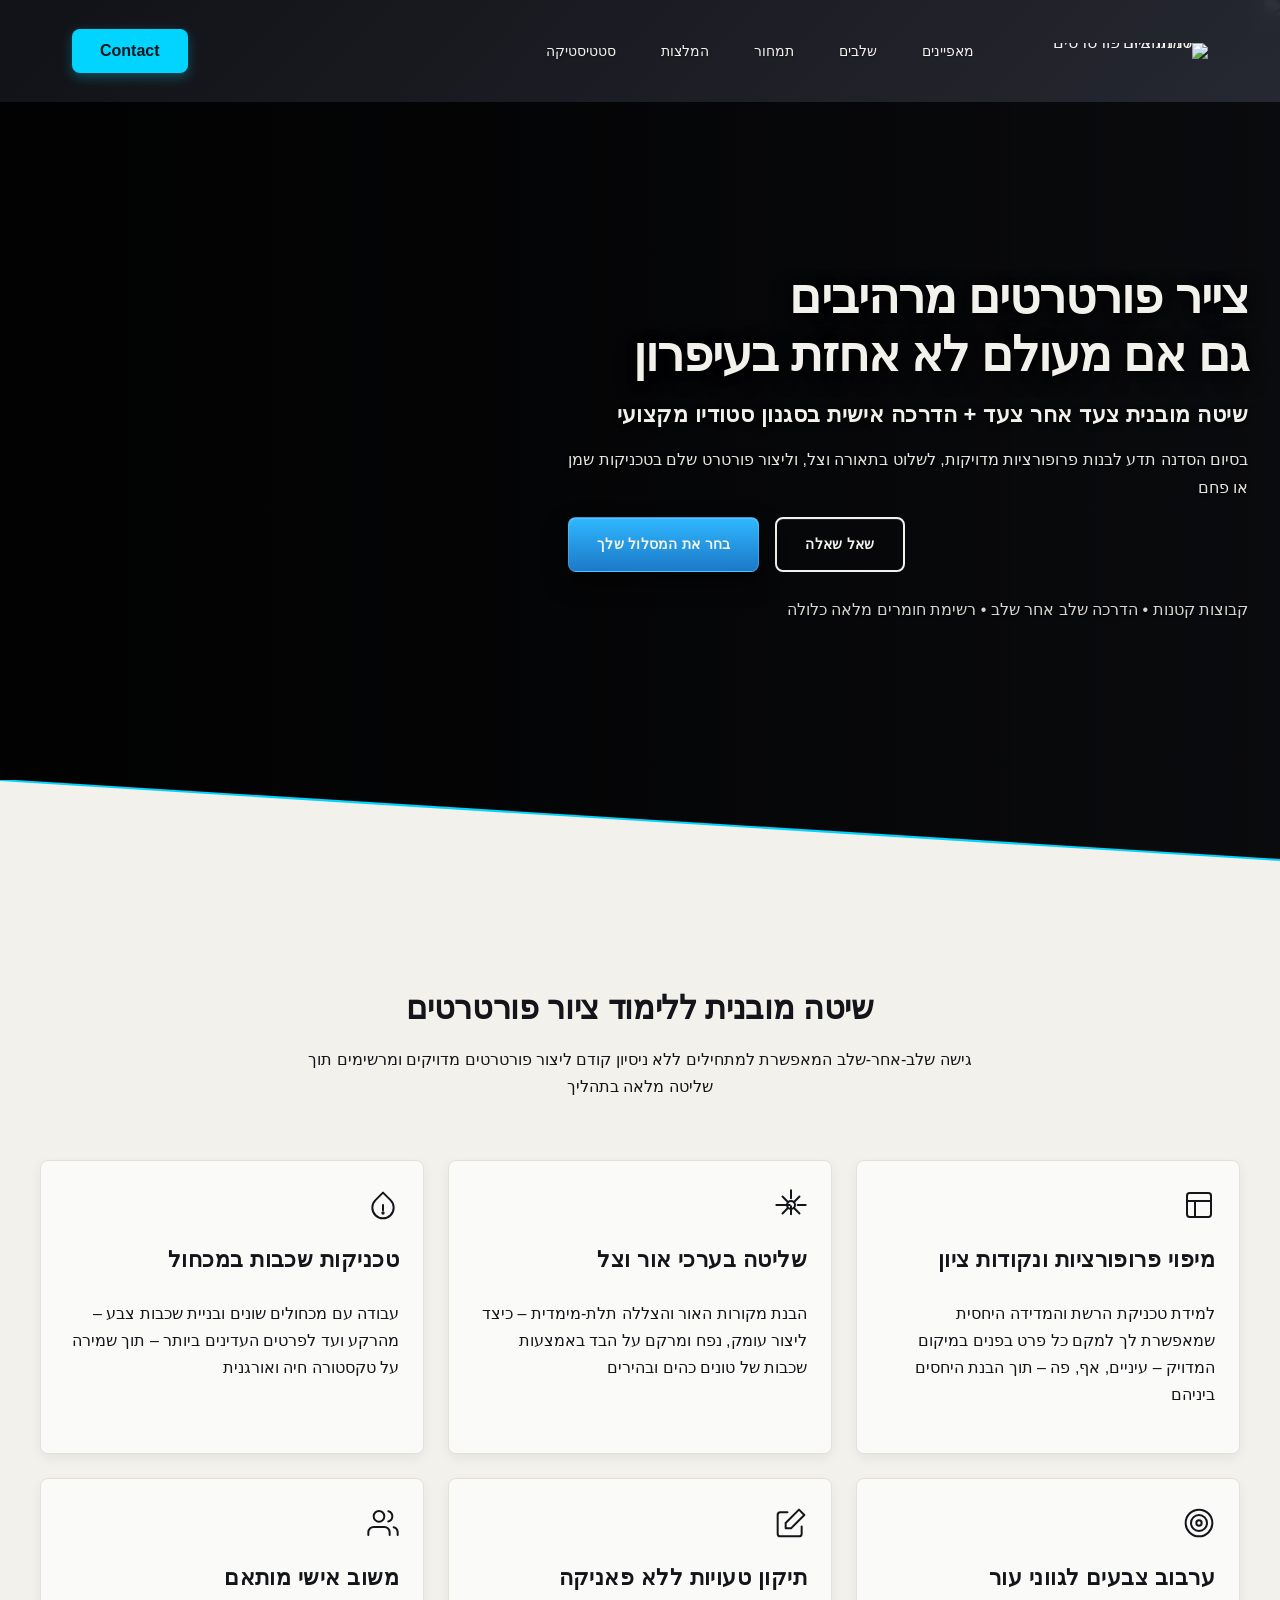
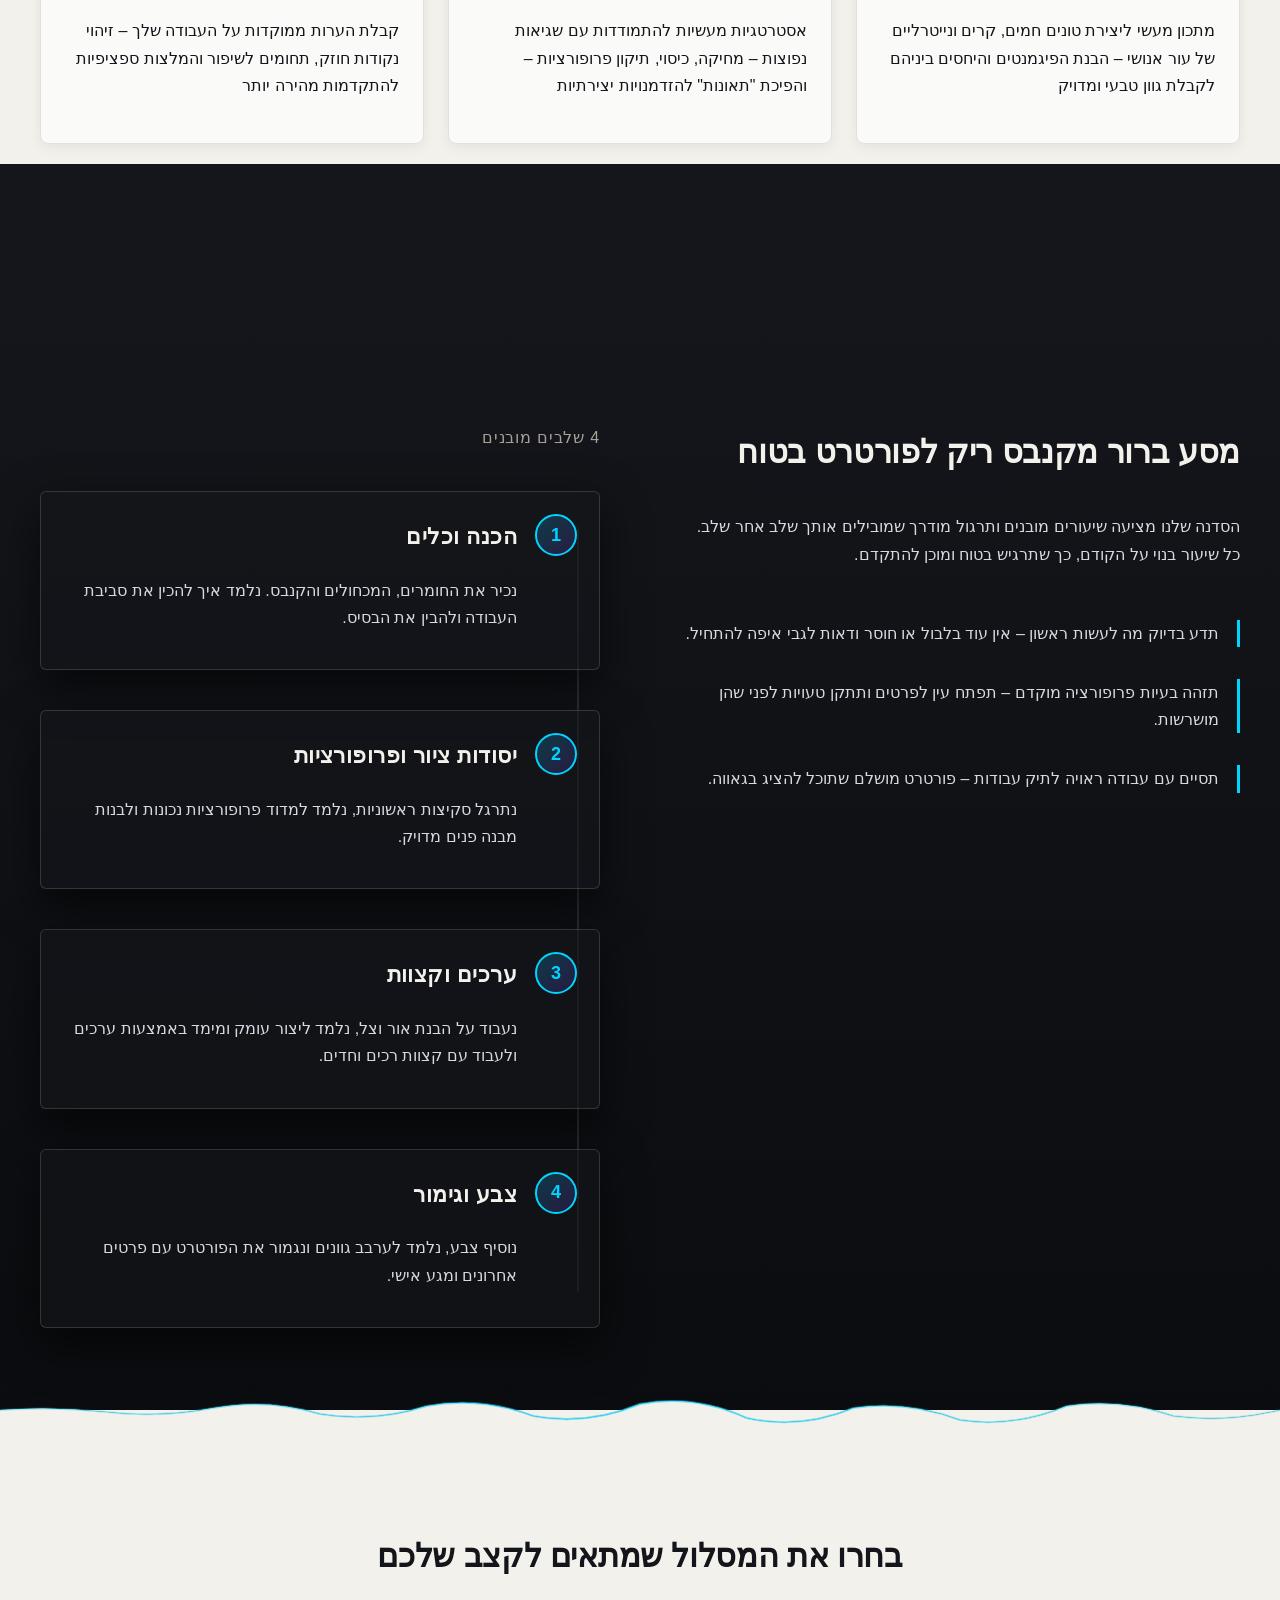
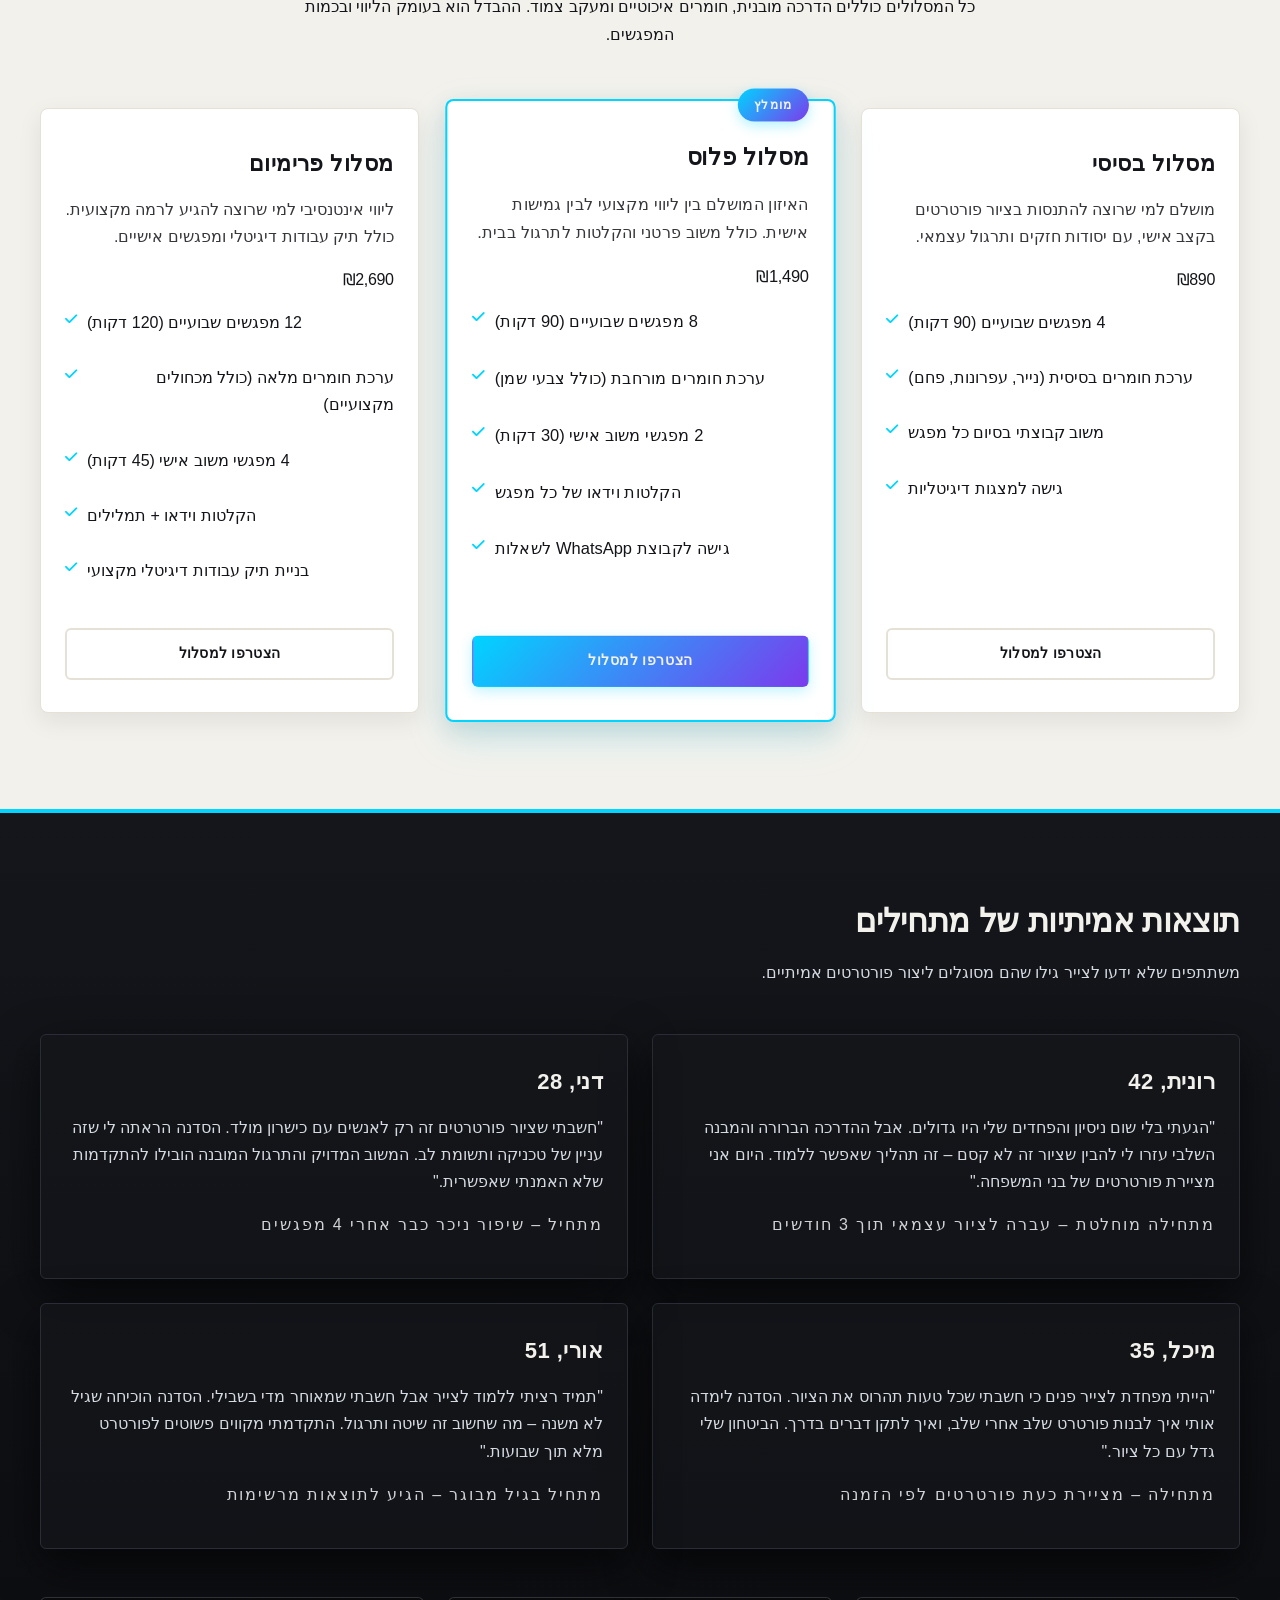
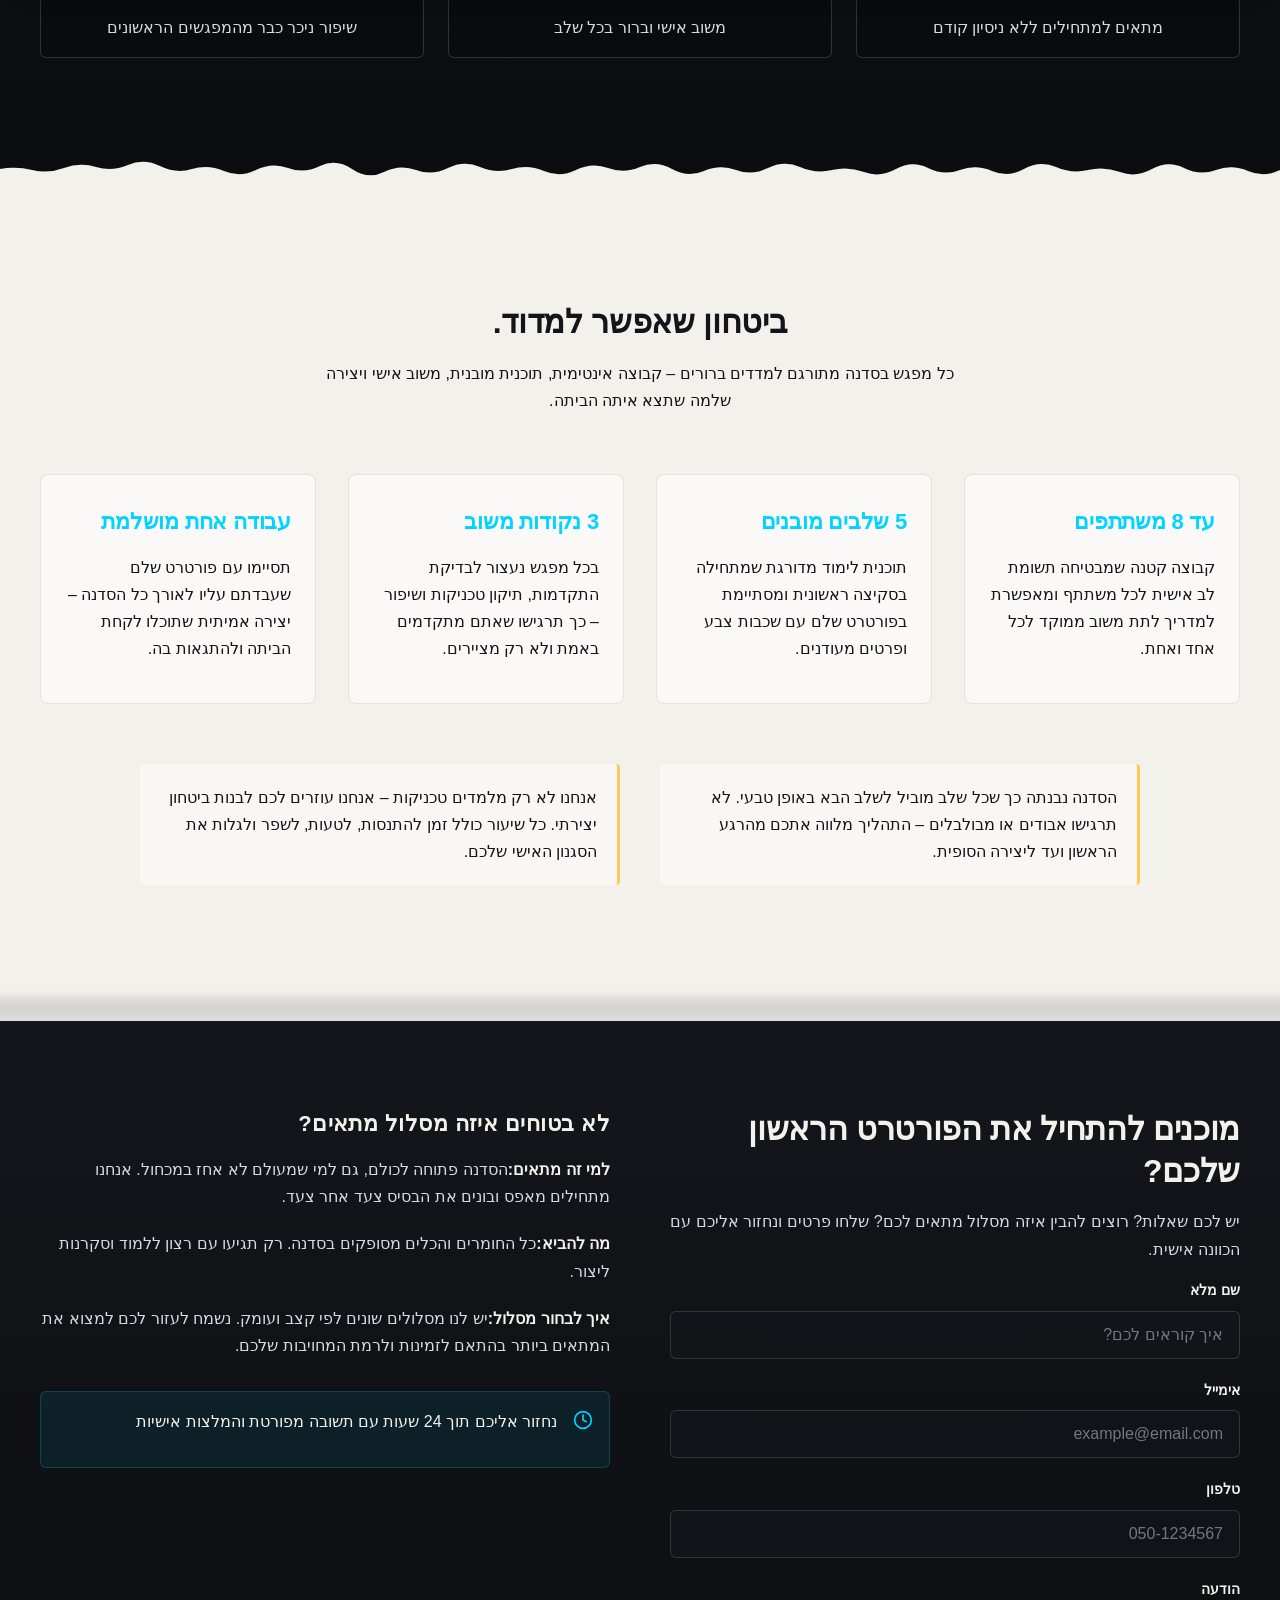
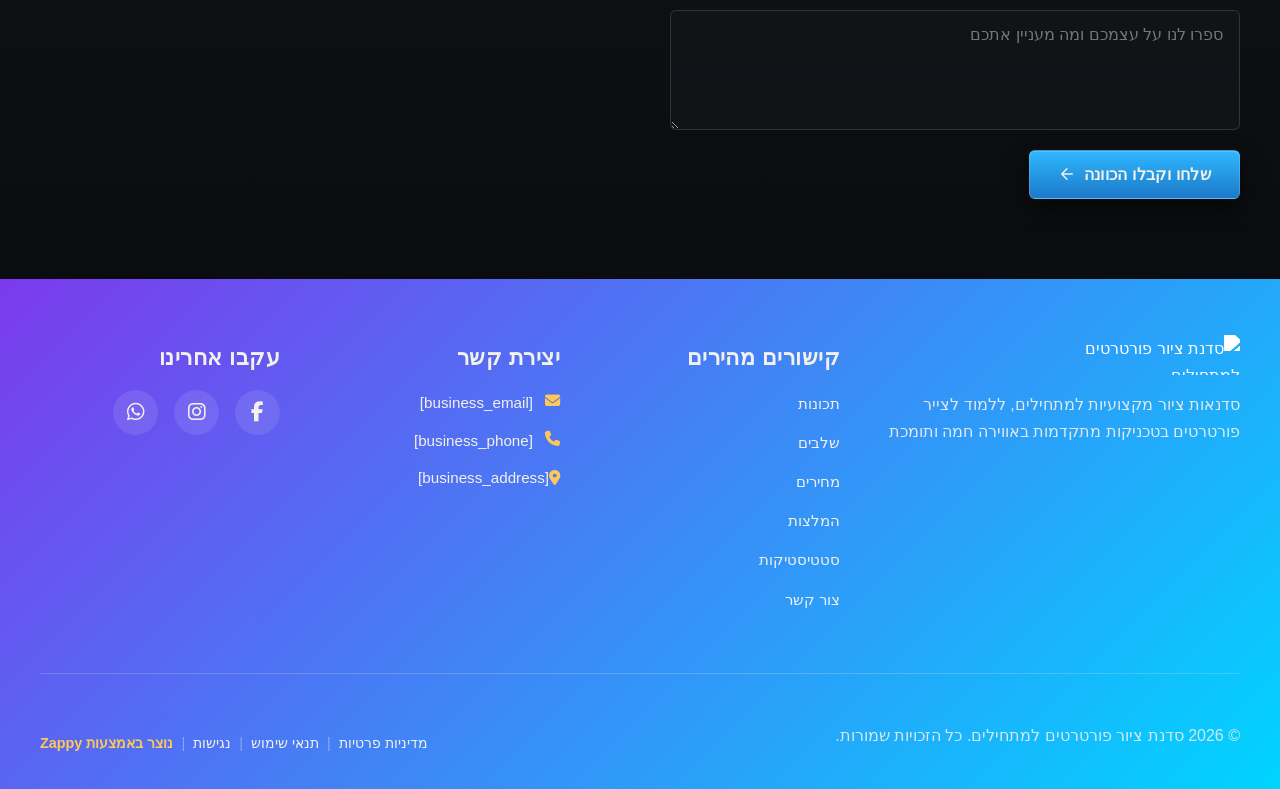
==== commit bfa1485a: "Background sync: Progressive GitHub Sync" ====
--- a/public/index.html
+++ b/public/index.html
@@ -1 +1 @@
-<!doctype html><html dir="rtl" lang="he"><head><meta charset="UTF-8"><meta content="width=device-width,initial-scale=1" name="viewport"><meta content="index, follow" name="robots"><title>למדו לצייר פורטרטים מרהיבים מאפס — סדנת ציור פורטרטים למתחילים</title><meta content="סדנת ציור פורטרטים למתחילים ללא ניסיון קודם! לימוד טכניקות אמנותיות מקצועיות בהדרכה אישית. מגוון מסלולים ומחירים. הצטרפו עכשיו והפכו לאמנים!" name="description"><meta content="סדנת ציור פורטרטים למתחילים, סדנת ציור למתחילים ללא ניסיון, קורס ציור פורטרטים למבוגרים, סדנת ציור פורטרטים בישראל, לימוד ציור פורטרטים" name="keywords"><link href="/assets/favicon.ico" rel="icon" type="image/x-icon"><link href="/assets/favicon-16x16.png" rel="icon" type="image/png" sizes="16x16"><link href="/assets/favicon-32x32.png" rel="icon" type="image/png" sizes="32x32"><link href="/assets/favicon-48x48.png" rel="icon" type="image/png" sizes="48x48"><link href="/assets/favicon-192x192.png" rel="icon" type="image/png" sizes="192x192"><link href="/assets/favicon-512x512.png" rel="icon" type="image/png" sizes="512x512"><link href="/assets/apple-touch-icon.png" rel="apple-touch-icon"><script>!function(){"use strict";var t="8e0085f0-7d7a-4996-bee6-3b2b37cfb226",e="https://api.zappy5.com/api/analytics/track",a=18e5,n=2592e6,o=!0,i=!0,r=!0;var s=function(){var e="zappy_visitor_"+t,a=null;try{if(a=localStorage.getItem(e)){var o=JSON.parse(a),i=Date.now();if(i-o.created<n)return o.lastSeen=i,localStorage.setItem(e,JSON.stringify(o)),o.id}}catch(t){console.warn("Zappy Analytics: LocalStorage not available")}var r="zv_"+Date.now()+"_"+Math.random().toString(36).substr(2,9);try{localStorage.setItem(e,JSON.stringify({id:r,created:Date.now(),lastSeen:Date.now()}))}catch(t){}return r}(),c=function(){var e="zappy_session_"+t,n=null;try{if(n=sessionStorage.getItem(e)){var o=JSON.parse(n),i=Date.now();if(i-o.timestamp<a)return o.timestamp=i,sessionStorage.setItem(e,JSON.stringify(o)),o.id}}catch(t){console.warn("Zappy Analytics: SessionStorage not available")}var r="zs_"+Date.now()+"_"+Math.random().toString(36).substr(2,9);try{sessionStorage.setItem(e,JSON.stringify({id:r,timestamp:Date.now()}))}catch(t){}return r}();function l(a,n){n=n||{};var o={website_id:t,event_type:a,page_path:window.location.pathname,referrer:document.referrer||"direct",visitor_id:s,session_id:c,metadata:n};if(navigator.sendBeacon){var i=new Blob([JSON.stringify(o)],{type:"application/json"});navigator.sendBeacon(e,i)}else fetch(e,{method:"POST",headers:{"Content-Type":"application/json"},body:JSON.stringify(o),keepalive:!0}).catch(function(t){console.warn("Zappy Analytics: Failed to track event",t)})}o&&l("pageview",{title:document.title,url:window.location.href}),i&&document.addEventListener("click",function(t){var e=t.target;if("BUTTON"===e.tagName||e.closest("button")){var a="BUTTON"===e.tagName?e:e.closest("button");l("click",{element:"button",text:a.textContent.trim().substring(0,100),id:a.id||null,class:a.className||null})}else if("A"===e.tagName||e.closest("a")){var n="A"===e.tagName?e:e.closest("a");l("navigation",{element:"link",text:n.textContent.trim().substring(0,100),href:n.href,external:n.hostname!==window.location.hostname})}},!0),r&&document.addEventListener("submit",function(t){var e=t.target;l("form_submit",{form_id:e.id||null,form_name:e.name||null,form_action:e.action||null,form_method:e.method||"GET"})},!0);var d=Date.now();window.addEventListener("beforeunload",function(){l("page_unload",{time_on_page:Math.floor((Date.now()-d)/1e3),page_path:window.location.pathname})}),window.zappyAnalytics={track:l,getVisitorId:function(){return s},getSessionId:function(){return c}}}()</script><meta content="למדו לצייר פורטרטים מרהיבים מאפס — סדנת ציור פורטרטים למתחילים" property="og:title"><meta content="סדנת ציור פורטרטים למתחילים ללא ניסיון קודם! לימוד טכניקות אמנותיות מקצועיות בהדרכה אישית. מגוון מסלולים ומחירים. הצטרפו עכשיו והפכו לאמנים!" property="og:description"><meta content="website" property="og:type"><meta content="he_IL" property="og:locale"><meta content="summary_large_image" name="twitter:card"><meta content="למדו לצייר פורטרטים מרהיבים מאפס — סדנת ציור פורטרטים למתחילים" name="twitter:title"><meta content="סדנת ציור פורטרטים למתחילים ללא ניסיון קודם! לימוד טכניקות אמנותיות מקצועיות בהדרכה אישית. מגוון מסלולים ומחירים. הצטרפו עכשיו והפכו לאמנים!" name="twitter:description"><link href="https://cdnjs.cloudflare.com/ajax/libs/font-awesome/6.4.0/css/all.min.css" rel="stylesheet"><link href="/assets/favicon.ico" rel="icon" type="image/x-icon"><link href="/assets/favicon-16x16.png" rel="icon" type="image/png" sizes="16x16"><link href="/assets/favicon-32x32.png" rel="icon" type="image/png" sizes="32x32"><link href="/assets/favicon-48x48.png" rel="icon" type="image/png" sizes="48x48"><link href="/assets/favicon-192x192.png" rel="icon" type="image/png" sizes="192x192"><link href="/assets/favicon-512x512.png" rel="icon" type="image/png" sizes="512x512"><link href="/assets/apple-touch-icon.png" rel="apple-touch-icon"><link href="https://cdn.jsdelivr.net/npm/vanilla-cookieconsent@3/dist/cookieconsent.css" rel="stylesheet"><script src="https://cdn.jsdelivr.net/npm/vanilla-cookieconsent@3/dist/cookieconsent.umd.js"></script><script src="https://cdn.jsdelivr.net/gh/mickidum/acc_toolbar/acctoolbar/acctoolbar.min.js"></script><link href="/styles.css" rel="stylesheet"><style id="zappy-dropdown-submenu-styles">#navMenu li:has(.sub-menu),.nav-menu li:has(.sub-menu),.navbar li:has(.sub-menu),nav li:has(.sub-menu){position:relative}#navMenu .sub-menu,.nav-menu .sub-menu,.navbar .sub-menu,nav .sub-menu{display:block!important;position:absolute!important;top:100%;left:0;min-width:220px;background:#fff;border-radius:8px;box-shadow:0 8px 25px rgba(0,0,0,.15);padding:8px 0;opacity:0;visibility:hidden;transform:translateY(10px);transition:all .3s ease;z-index:1000;list-style:none;pointer-events:none}#navMenu li:hover>.sub-menu,.nav-menu li:hover>.sub-menu,.navbar li:hover>.sub-menu,nav li:hover>.sub-menu{opacity:1!important;visibility:visible!important;transform:translateY(0)!important;pointer-events:auto!important}.sub-menu li{list-style:none;margin:0;padding:0}.sub-menu a{display:block!important;padding:10px 16px!important;color:var(--text-dark,#333)!important;font-weight:500;text-decoration:none;white-space:nowrap;transition:background-color .2s}.sub-menu a:hover{background-color:#f5f5f5}[dir=rtl] .nav-menu .sub-menu,[dir=rtl] .navbar .sub-menu,[dir=rtl] nav .sub-menu,html[lang=ar] .nav-menu .sub-menu,html[lang=ar] .navbar .sub-menu,html[lang=ar] nav .sub-menu,html[lang=he] .nav-menu .sub-menu,html[lang=he] .navbar .sub-menu,html[lang=he] nav .sub-menu{left:auto!important;right:0!important}.sub-menu:empty,.sub-menu:not(:has(li)),.sub-menu:not(:has(li:not(.zappy-hidden-menu-item))){display:none!important;opacity:0!important;visibility:hidden!important;pointer-events:none!important}li:has(.menu-group-title):hover>.sub-menu{opacity:1!important;visibility:visible!important;transform:translateY(0)!important;pointer-events:auto!important}#navMenu>li>.menu-group-title,.nav-menu>li>.menu-group-title{display:inline-block;padding:.5rem 1rem;cursor:default;user-select:none}@media (max-width:768px){#navMenu .sub-menu,.nav-menu .sub-menu,.navbar .sub-menu,nav .sub-menu{position:static!important;transform:none!important;box-shadow:none!important;background:0 0!important;max-height:0;overflow:hidden;opacity:0;visibility:hidden;transition:max-height .3s ease,opacity .3s ease;padding:0!important;border-radius:0!important}.sub-menu.mobile-expanded{max-height:500px!important;opacity:1!important;visibility:visible!important;padding:8px 0 8px 16px!important}[dir=rtl] .sub-menu.mobile-expanded,html[lang=he] .sub-menu.mobile-expanded{padding:8px 16px 8px 0!important}#navMenu li:hover>.sub-menu,.nav-menu li:hover>.sub-menu,.navbar li:hover>.sub-menu,nav li:hover>.sub-menu{opacity:0;visibility:hidden;pointer-events:none}#navMenu li>.sub-menu.mobile-expanded,.nav-menu li>.sub-menu.mobile-expanded,.navbar li>.sub-menu.mobile-expanded,nav li>.sub-menu.mobile-expanded{opacity:1!important;visibility:visible!important;pointer-events:auto!important}#navMenu li:has(.sub-menu),.nav-menu li:has(.sub-menu),.navbar li:has(.sub-menu),nav li:has(.sub-menu){display:flex!important;flex-wrap:wrap!important;align-items:center!important;position:relative!important;min-height:44px!important}#navMenu li:has(.sub-menu)>a,.nav-menu li:has(.sub-menu)>a,.navbar li:has(.sub-menu)>a,nav li:has(.sub-menu)>a{flex:1!important;min-width:0!important}#navMenu li:has(.sub-menu)>.menu-group-title,.nav-menu li:has(.sub-menu)>.menu-group-title,.navbar li:has(.sub-menu)>.menu-group-title,nav li:has(.sub-menu)>.menu-group-title{flex:1!important;min-width:0!important;padding:0!important;line-height:inherit!important}#navMenu li:has(.sub-menu)>.sub-menu,.nav-menu li:has(.sub-menu)>.sub-menu,.navbar li:has(.sub-menu)>.sub-menu,nav li:has(.sub-menu)>.sub-menu{flex-basis:100%!important;width:100%!important}#navMenu li:has(.sub-menu)>a [class*=arrow],#navMenu li:has(.sub-menu)>a [class*=chevron],.nav-menu li:has(.sub-menu)>a .fa-angle-down,.nav-menu li:has(.sub-menu)>a .fa-chevron-down,.nav-menu li:has(.sub-menu)>a [class*=arrow],.nav-menu li:has(.sub-menu)>a [class*=chevron],nav li:has(.sub-menu)>a [class*=arrow],nav li:has(.sub-menu)>a [class*=chevron]{display:none!important;visibility:hidden!important}.mobile-submenu-toggle{display:flex!important;align-items:center!important;justify-content:center!important;width:44px!important;height:auto!important;background:0 0!important;border:none!important;cursor:pointer!important;color:var(--text-dark)!important;position:static!important;flex-shrink:0!important;align-self:stretch!important;z-index:2!important;padding:0!important;margin:0!important}.mobile-submenu-toggle::after{content:''!important;width:0!important;height:0!important;border-left:6px solid transparent!important;border-right:6px solid transparent!important;border-top:7px solid currentColor!important;transition:transform .3s ease!important}.mobile-submenu-toggle.expanded::after{transform:rotate(180deg)!important}.sub-menu a{padding:10px 0!important;display:block!important;color:var(--text-dark)!important}.navbar .sub-menu li a,.zappy-products-dropdown .sub-menu a,nav.navbar .sub-menu li a{color:var(--text-dark)!important}}@media (min-width:769px){.mobile-submenu-toggle{display:none!important}}</style><style id="mobile-lang-menu-deployed-css">@media (max-width:768px){.lang-switcher,.nav-container .lang-switcher,.nav-cta-container .lang-switcher,.nav-ecommerce-icons .lang-switcher,.nav-icons-left .lang-switcher,.navbar .lang-switcher,.navbar .nav-cta-container .lang-switcher{display:none!important}.mobile-lang-menu{width:100%;border-top:1px solid rgba(128,128,128,.2);padding:8px 0 0 0;margin-top:8px}.mobile-lang-toggle{display:flex!important;align-items:center;justify-content:space-between;width:100%;padding:12px 16px;background:0 0;border:none;cursor:pointer;font-size:15px;color:inherit;font-family:inherit}.mobile-lang-toggle::after{content:'';display:inline-block;width:8px;height:8px;border-right:2px solid currentColor;border-bottom:2px solid currentColor;transform:rotate(45deg);transition:transform .3s ease;margin-left:8px}.mobile-lang-toggle.expanded::after{transform:rotate(-135deg)}.mobile-lang-options{max-height:0;overflow:hidden;transition:max-height .3s ease}.mobile-lang-options.expanded{max-height:300px}.mobile-lang-option{display:flex!important;align-items:center;gap:10px;padding:10px 24px;text-decoration:none;color:inherit;font-size:14px;font-family:inherit}.mobile-lang-option:hover{background:rgba(128,128,128,.1)}.mobile-lang-option.active{font-weight:600;opacity:.7;pointer-events:none}.mobile-lang-option img{width:20px;height:20px;border-radius:50%}}@media (min-width:769px){.mobile-lang-menu{display:none!important}}</style><style id="zappy-widget-visibility">#mic-access-tool-box,#mic-access-tool-general-button,#mic-init-access-tool #mic-access-tool-box,#mic-init-access-tool #mic-access-tool-general-button,#mic-init-access-tool .mic-access-tool-general-button,._access-icon,._access-menu,.mic-access-tool-box,.mic-access-tool-general-button,div[id*=mic-access-tool-box]{display:none!important;visibility:hidden!important;opacity:0!important;pointer-events:none!important}</style></head><body><nav class="navbar" dir="rtl"><button class="mobile-toggle" aria-label="תפריט" id="mobileToggle"><svg viewbox="0 0 24 24" fill="none" height="24" width="24" class="hamburger-icon"><path d="M3 12h18M3 6h18M3 18h18" stroke="currentColor" stroke-width="2" stroke-linecap="round"></path></svg><svg viewbox="0 0 24 24" fill="none" height="24" width="24" style="display:none" class="close-icon"><path d="M18 6L6 18M6 6l12 12" stroke="currentColor" stroke-width="2" stroke-linecap="round"></path></svg></button><button class="phone-header-btn" aria-label="התקשר" data-phone="[business_phone]"><svg viewbox="0 0 24 24" fill="currentColor" height="20" width="20"><path d="M22 16.92v3a2 2 0 0 1-2.18 2 19.79 19.79 0 0 1-8.63-3.07 19.5 19.5 0 0 1-6-6 19.79 19.79 0 0 1-3.07-8.67A2 2 0 0 1 4.11 2h3a2 2 0 0 1 2 1.72 12.84 12.84 0 0 0 .7 2.81 2 2 0 0 1-.45 2.11L8.09 9.91a16 16 0 0 0 6 6l1.27-1.27a2 2 0 0 1 2.11-.45 12.84 12.84 0 0 0 2.81.7A2 2 0 0 1 22 16.92z"></path></svg></button><div class="nav-container"><div class="nav-right-group"><div class="nav-brand"><a href="/" class="logo-link"><img alt="סדנת ציור פורטרטים למתחילים" class="logo" src="/assets/business-logo.webp"></a></div><ul class="nav-menu" id="navMenu"><li><a href="#features">מאפיינים</a></li><li><a href="#steps">שלבים</a></li><li><a href="#pricing">תמחור</a></li><li><a href="#testimonials">המלצות</a></li><li><a href="#stats">סטטיסטיקה</a></li></ul></div><div class="nav-cta-container"><a href="#contact" class="nav-cta-btn">Contact</a></div></div></nav><script>window.addEventListener("load",function(){const e=document.querySelector(".navbar, nav, header");if(!e)return void console.log("[Navbar] Navbar element not found");let t=document.getElementById("mobileToggle")||document.querySelector(".mobile-toggle")||document.querySelector(".hamburger")||document.querySelector(".hamburger-menu")||document.querySelector(".menu-toggle")||document.querySelector(".burger-menu")||document.querySelector('[aria-label="Menu"]')||document.querySelector('[aria-label="תפריט"]');const o=document.querySelector(".phone-header-btn"),n=window.getComputedStyle(e);let r=n.backgroundColor;if(console.log("[Navbar] Initial navbar background:",r),"transparent"===r||"rgba(0, 0, 0, 0)"===r||r.startsWith("rgba")&&r.includes(", 0)")){const e=n.backgroundImage;if(e&&"none"!==e)console.log("[Navbar] Navbar has background image/gradient, using dark text"),r="rgb(240, 240, 240)";else{const e=window.getComputedStyle(document.body).backgroundColor;console.log("[Navbar] Navbar transparent, using body background:",e),r=e}}const i=r.match(/\d+/g);if(i&&i.length>=3){const e=(.299*parseInt(i[0])+.587*parseInt(i[1])+.114*parseInt(i[2]))/255;console.log("[Navbar] Mobile button colors preserved from Claude CSS (luminance:",e.toFixed(2)+")");const n=document.createElement("style");n.id="zappy-mobile-nav-fix";document.documentElement.lang;document.documentElement.dir,n.textContent='\n        /* Hide mobile buttons on desktop, show only on mobile */\n        @media (min-width: 769px) {\n          .mobile-toggle,\n          .phone-header-btn {\n            display: none !important;\n          }\n        }\n        \n        /* Show and position mobile buttons correctly on mobile */\n        @media (max-width: 768px) {\n          .mobile-toggle,\n          .phone-header-btn {\n            position: absolute !important;\n            top: 50% !important;\n            transform: translateY(-50%) !important;\n            z-index: 1001 !important;\n            display: flex !important;\n            align-items: center !important;\n            justify-content: center !important;\n            width: 36px !important;\n            height: 36px !important;\n            border-radius: 50% !important;\n            border: none !important;\n            cursor: pointer !important;\n            padding: 6px !important;\n            background: none !important;\n            color: var(--nav-text, var(--text-dark)) !important;\n          }\n          \n          /* LTR positioning (default): hamburger LEFT, phone RIGHT */\n          html:not([dir="rtl"]):not([lang="he"]):not([lang="ar"]) .mobile-toggle,\n          html[dir="ltr"] .mobile-toggle {\n            left: 12px !important;\n            right: auto !important;\n          }\n          html:not([dir="rtl"]):not([lang="he"]):not([lang="ar"]) .phone-header-btn,\n          html[dir="ltr"] .phone-header-btn {\n            right: 12px !important;\n            left: auto !important;\n          }\n          \n          /* RTL positioning: hamburger RIGHT, phone LEFT */\n          html[dir="rtl"] .mobile-toggle,\n          html[lang="he"] .mobile-toggle,\n          html[lang="ar"] .mobile-toggle {\n            right: 12px !important;\n            left: auto !important;\n          }\n          html[dir="rtl"] .phone-header-btn,\n          html[lang="he"] .phone-header-btn,\n          html[lang="ar"] .phone-header-btn {\n            left: 12px !important;\n            right: auto !important;\n          }\n          \n          /* CRITICAL: Ensure nav-container has min-height on mobile */\n          /* All children are positioned absolutely/fixed on mobile, so height:auto collapses to 0 */\n          .nav-container {\n            min-height: 70px !important;\n            position: relative !important;\n          }\n          \n          /* Ensure SVG icons are properly sized and inherit color */\n          .mobile-toggle svg,\n          .phone-header-btn svg {\n            width: 24px !important;\n            height: 24px !important;\n            /* Don\'t force display - let JavaScript control hamburger/close toggle */\n          }\n          \n          /* Reset nav-cta-container on mobile - remove desktop box-shadow/padding */\n          /* that creates a visible ghost box when CTA button is hidden */\n          .nav-cta-container {\n            box-shadow: none !important;\n            padding: 0 !important;\n          }\n          \n          /* Hide nav-cta-container entirely on mobile when there\'s no lang-switcher */\n          /* (only the CTA button is inside, and it\'s hidden on mobile) */\n          .nav-cta-container:not(:has(.lang-switcher)) {\n            display: none !important;\n          }\n          \n          /* CRITICAL: Prevent hero image fade gradient from bleeding over headline text */\n          /* The .image-fade-gradient has bottom: -30px (extends below parent) */\n          /* On mobile stacked layout, this overlaps the h1 text below the image */\n          .hero-image-column {\n            overflow: hidden !important;\n          }\n          .image-fade-gradient {\n            bottom: 0 !important;\n          }\n          \n          /* Hide desktop language switcher on mobile - hamburger menu handles it */\n          /* High specificity to override stored CSS */\n          .lang-switcher,\n          .nav-cta-container .lang-switcher,\n          .nav-container .lang-switcher,\n          .navbar .lang-switcher,\n          .navbar .nav-cta-container .lang-switcher {\n            display: none !important;\n          }\n        }\n      ';const r=document.getElementById("zappy-mobile-nav-fix");r&&r.remove(),document.head.appendChild(n),console.log("[Navbar] Critical CSS injected for mobile nav positioning");const l=window.innerWidth<=768;if(t){const e=t.querySelector(".hamburger-icon"),o=t.querySelector(".close-icon");e&&(e.style.setProperty("width","24px","important"),e.style.setProperty("height","24px","important"),e.style.setProperty("display","block","important")),o&&(o.style.setProperty("width","24px","important"),o.style.setProperty("height","24px","important"),o.style.setProperty("display","none","important")),l?(t.style.setProperty("position","absolute","important"),t.style.setProperty("top","50%","important"),t.style.setProperty("transform","translateY(-50%)","important"),t.style.setProperty("z-index","1001","important"),t.style.removeProperty("left"),t.style.removeProperty("right"),console.log("[Navbar] Mobile toggle positioning applied (mobile viewport)")):(t.style.removeProperty("position"),t.style.removeProperty("top"),t.style.removeProperty("transform"),t.style.removeProperty("z-index"),t.style.removeProperty("left"),t.style.removeProperty("right"),console.log("[Navbar] Desktop viewport - cleared mobile toggle inline positioning"))}if(o){const e=o.querySelector("svg");e&&(e.style.width="24px",e.style.height="24px",e.setAttribute("width","24"),e.setAttribute("height","24")),l?(o.style.setProperty("position","absolute","important"),o.style.setProperty("top","50%","important"),o.style.setProperty("transform","translateY(-50%)","important"),o.style.setProperty("z-index","1001","important"),o.style.removeProperty("left"),o.style.removeProperty("right"),console.log("[Navbar] Phone button positioning applied (mobile viewport)")):(o.style.removeProperty("position"),o.style.removeProperty("top"),o.style.removeProperty("transform"),o.style.removeProperty("z-index"),o.style.removeProperty("left"),o.style.removeProperty("right"),console.log("[Navbar] Desktop viewport - cleared phone button inline positioning"))}}else console.log("[Navbar] Could not parse background color:",r);t=document.getElementById("mobileToggle")||document.querySelector(".mobile-toggle")||document.querySelector(".hamburger")||document.querySelector(".hamburger-menu")||document.querySelector(".menu-toggle")||document.querySelector(".burger-menu")||document.querySelector('[aria-label="Menu"]')||document.querySelector('[aria-label="תפריט"]');const l=document.getElementById("navMenu")||document.querySelector(".nav-menu")||document.querySelector(".nav-links")||document.querySelector("nav ul:not(.submenu)");if(!t||!l)return void console.log("[Navbar] Mobile toggle or menu not found:",{toggle:!!t,menu:!!l});l.id||(l.id="navMenu"),console.log("[Navbar] Initializing mobile menu...");const a=t.cloneNode(!0);t.parentNode.replaceChild(a,t),a.addEventListener("click",function(e){e.preventDefault(),e.stopPropagation();const t=this.querySelector(".hamburger-icon"),o=this.querySelector(".close-icon");l.classList.contains("active")?(l.classList.remove("active"),t&&t.style.setProperty("display","block","important"),o&&o.style.setProperty("display","none","important"),document.body.style.overflow="",console.log("[Navbar] Menu closed")):(l.classList.add("active"),t&&t.style.setProperty("display","none","important"),o&&o.style.setProperty("display","block","important"),document.body.style.overflow="hidden",console.log("[Navbar] Menu opened"))}),l.querySelectorAll("a").forEach(function(e){e.addEventListener("click",function(){if("#"===this.getAttribute("href"))return;const e=a.querySelector(".hamburger-icon"),t=a.querySelector(".close-icon");l.classList.remove("active"),e&&e.style.setProperty("display","block","important"),t&&t.style.setProperty("display","none","important"),document.body.style.overflow="",console.log("[Navbar] Menu closed (link clicked)")})});var s=l.querySelectorAll(".dropdown-toggle");s.forEach(function(e){e.addEventListener("click",function(e){e.preventDefault(),e.stopPropagation();var t=this.closest(".nav-dropdown");t&&(t.parentNode.querySelectorAll(".nav-dropdown.open").forEach(function(e){e!==t&&e.classList.remove("open")}),t.classList.toggle("open"),console.log("[Navbar] Dropdown toggled:",t.classList.contains("open")?"open":"closed"))})}),document.addEventListener("click",function(e){e.target.closest(".nav-dropdown")||document.querySelectorAll(".nav-dropdown.open").forEach(function(e){e.classList.remove("open")})}),console.log("[Navbar] Dropdown handlers initialized for "+s.length+" dropdowns"),o&&o.addEventListener("click",function(){const e=document.querySelectorAll('a[href^="tel:"]'),t=e.length>0?e[0].getAttribute("href").replace("tel:",""):"[business_phone]";window.location.href="tel:"+t,console.log("[Navbar] Phone button clicked")}),console.log("[Navbar] Mobile menu initialized successfully");const p=function(){const e=document.querySelector(".whatsapp-float");e&&(window.innerWidth>=769?(e.style.setProperty("display","none","important"),e.style.setProperty("visibility","hidden","important"),e.style.setProperty("opacity","0","important"),e.style.setProperty("pointer-events","none","important"),console.log("[WhatsApp] Button hidden on desktop")):(e.style.removeProperty("display"),e.style.removeProperty("visibility"),e.style.removeProperty("opacity"),e.style.removeProperty("pointer-events"),console.log("[WhatsApp] Button visible on mobile")))};let c;p(),window.addEventListener("resize",function(){clearTimeout(c),c=setTimeout(p,100)})})</script><main><section class="index-hero-section" data-layout-spec="בית-hero" id="hero" data-hero-type="fullscreen-scrim"><div class="index-hero-section__bg-wrapper"><img alt="אווירת סטודיו אמנות בלילה" class="index-hero-section__bg-image" src="/assets/site-index-hero-bg.webp" data-context="Dark, atmospheric art studio at night with dramatic side lighting. Wooden easels with portrait canvases visible in soft focus. Paint palettes with rich oil colors (umbers, ochres, crimsons) on a weathered table. Warm amber and cool blue lighting creating depth. Professional artist workspace with brushes, charcoal sticks, and texture. Cinematic noir mood with high contrast shadows. Shot from a low angle to feel immersive and intimate. Background fades to deep charcoal black." data-hero-bg="true" data-placeholder="index-hero-bg" height="1080" width="1920"></div><div class="index-hero-section__scrim"></div><div class="index-hero-section__content-wrapper"><div class="index-hero-section__content"><h1 class="index-hero-section__headline">צייר פורטרטים מרהיבים<br>גם אם מעולם לא אחזת מכחול</h1><h3 class="index-hero-section__subheadline">שיטה מובנית צעד אחר צעד + הדרכה אישית בסגנון סטודיו מקצועי</h3><p class="index-hero-section__description">בסיום הסדנה תדע לבנות פרופורציות מדויקות, לשלוט בתאורה וצל, וליצור פורטרט שלם בטכניקות שמן או פחם</p><div class="index-hero-section__cta-group"><a href="#pricing" class="index-hero-section__btn index-hero-section__btn--primary">בחר את המסלול שלך</a><a href="#contact" class="index-hero-section__btn index-hero-section__btn--secondary">שאל שאלה</a></div><p class="index-hero-section__trust-cue">קבוצות קטנות • הדרכה שלב אחר שלב • רשימת חומרים מלאה כלולה</p></div></div><div class="index-hero-section__divider-wrapper"><svg viewbox="0 0 1200 120" xmlns="http://www.w3.org/2000/svg" aria-hidden="true" data-no-icon-edit="true" preserveaspectratio="none"><defs><linearGradient id="index-hero-neon-line" x1="0%" x2="100%" y1="0%" y2="0%"><stop offset="0%" style="stop-color:var(--primary);stop-"></stop><stop offset="30%" style="stop-color:var(--primary);stop-opacity:1"></stop><stop offset="70%" style="stop-color:var(--primary);stop-opacity:1"></stop><stop offset="100%" style="stop-color:var(--primary);stop-"></stop></linearGradient></defs><path d="M0,120 L0,0 L1200,80 L1200,120 Z" fill="var(--bg-light)"></path><line x1="0" x2="1200" y1="0" y2="80" stroke="url(#index-hero-neon-line)" stroke-width="2"></line></svg></div></section><section class="index-features-section" data-layout-spec="בית-features"><div class="index-features-container"><div class="index-features-header"><h2>שיטה מובנית ללימוד ציור פורטרטים</h2><p>גישה שלב-אחר-שלב המאפשרת למתחילים ללא ניסיון קודם ליצור פורטרטים מדויקים ומרשימים תוך שליטה מלאה בתהליך</p></div><div class="index-features-grid"><div class="index-features-card"><div class="index-features-card-content"><div class="index-features-icon-wrapper"><svg viewbox="0 0 24 24" fill="none" data-element-type="icon" data-icon-type="svg" stroke="currentColor" stroke-linecap="round" stroke-linejoin="round" stroke-width="1.5"><rect height="18" width="18" x="3" y="3" rx="2"></rect><line x1="3" x2="21" y1="9" y2="9"></line><line x1="9" x2="9" y1="21" y2="9"></line></svg></div><div class="index-features-text"><h3>מיפוי פרופורציות ונקודות ציון</h3><p>למידת טכניקת הרשת והמדידה היחסית שמאפשרת לך למקם כל פרט בפנים במיקום המדויק – עיניים, אף, פה – תוך הבנת היחסים ביניהם</p></div></div></div><div class="index-features-card"><div class="index-features-card-content"><div class="index-features-icon-wrapper"><svg viewbox="0 0 24 24" fill="none" data-element-type="icon" data-icon-type="svg" stroke="currentColor" stroke-linecap="round" stroke-linejoin="round" stroke-width="1.5"><circle cx="12" cy="12" r="3"></circle><path d="M12 1v6m0 6v6m11-7h-6m-6 0H1"></path><path d="M18.36 5.64l-4.24 4.24m-4.24 4.24L5.64 18.36m12.72 0l-4.24-4.24m-4.24-4.24L5.64 5.64"></path></svg></div><div class="index-features-text"><h3>שליטה בערכי אור וצל</h3><p>הבנת מקורות האור והצללה תלת-מימדית – כיצד ליצור עומק, נפח ומרקם על הבד באמצעות שכבות של טונים כהים ובהירים</p></div></div></div><div class="index-features-card"><div class="index-features-card-content"><div class="index-features-icon-wrapper"><svg viewbox="0 0 24 24" fill="none" data-element-type="icon" data-icon-type="svg" stroke="currentColor" stroke-linecap="round" stroke-linejoin="round" stroke-width="1.5"><path d="M12 2.69l5.66 5.66a8 8 0 1 1-11.31 0z"></path><path d="M12 16v-4"></path><circle cx="12" cy="18" r="0.5" fill="currentColor"></circle></svg></div><div class="index-features-text"><h3>טכניקות שכבות במכחול</h3><p>עבודה עם מכחולים שונים ובניית שכבות צבע – מהרקע ועד לפרטים העדינים ביותר – תוך שמירה על טקסטורה חיה ואורגנית</p></div></div></div><div class="index-features-card"><div class="index-features-card-content"><div class="index-features-icon-wrapper"><svg viewbox="0 0 24 24" fill="none" data-element-type="icon" data-icon-type="svg" stroke="currentColor" stroke-linecap="round" stroke-linejoin="round" stroke-width="1.5"><circle cx="12" cy="12" r="10"></circle><circle cx="12" cy="12" r="6"></circle><circle cx="12" cy="12" r="2"></circle></svg></div><div class="index-features-text"><h3>ערבוב צבעים לגווני עור</h3><p>מתכון מעשי ליצירת טונים חמים, קרים ונייטרליים של עור אנושי – הבנת הפיגמנטים והיחסים ביניהם לקבלת גוון טבעי ומדויק</p></div></div></div><div class="index-features-card"><div class="index-features-card-content"><div class="index-features-icon-wrapper"><svg viewbox="0 0 24 24" fill="none" data-element-type="icon" data-icon-type="svg" stroke="currentColor" stroke-linecap="round" stroke-linejoin="round" stroke-width="1.5"><path d="M20 14.66V20a2 2 0 0 1-2 2H4a2 2 0 0 1-2-2V6a2 2 0 0 1 2-2h5.34"></path><polygon points="18 2 22 6 12 16 8 16 8 12 18 2"></polygon></svg></div><div class="index-features-text"><h3>תיקון טעויות ללא פאניקה</h3><p>אסטרטגיות מעשיות להתמודדות עם שגיאות נפוצות – מחיקה, כיסוי, תיקון פרופורציות – והפיכת "תאונות" להזדמנויות יצירתיות</p></div></div></div><div class="index-features-card"><div class="index-features-card-content"><div class="index-features-icon-wrapper"><svg viewbox="0 0 24 24" fill="none" data-element-type="icon" data-icon-type="svg" stroke="currentColor" stroke-linecap="round" stroke-linejoin="round" stroke-width="1.5"><path d="M17 21v-2a4 4 0 0 0-4-4H5a4 4 0 0 0-4 4v2"></path><circle cx="9" cy="7" r="4"></circle><path d="M23 21v-2a4 4 0 0 0-3-3.87m-4-12a4 4 0 0 1 0 7.75"></path></svg></div><div class="index-features-text"><h3>משוב אישי מותאם</h3><p>קבלת הערות ממוקדות על העבודה שלך – זיהוי נקודות חוזק, תחומים לשיפור והמלצות ספציפיות להתקדמות מהירה יותר</p></div></div></div></div></div><div class="index-features-divider-wrapper"><svg viewbox="0 0 1200 120" xmlns="http://www.w3.org/2000/svg" aria-hidden="true" data-no-icon-edit="true" preserveaspectratio="none"><defs><linearGradient id="index-features-gradient" x1="0%" x2="0%" y1="0%" y2="100%"><stop offset="0%" style="stop-color:var(--bg-light);stop-opacity:1"></stop><stop offset="100%" style="stop-color:var(--bg-dark);stop-opacity:1"></stop></linearGradient></defs><path d="M0,120 L0,0 L1200,0 L1200,120 Z" fill="#14161B"></path></svg></div></section><section class="index-steps-section" data-layout-spec="בית-steps"><div class="index-steps-container"><div class="index-steps-content-column"><h2 class="index-steps-title">מסע ברור מקנבס ריק לפורטרט בטוח</h2><p class="index-steps-intro">הסדנה שלנו מציעה שיעורים מובנים ותרגול מודרך שמובילים אותך שלב אחר שלב. כל שיעור בנוי על הקודם, כך שתרגיש בטוח ומוכן להתקדם.</p><div class="index-steps-outcomes"><p class="index-steps-outcome">תדע בדיוק מה לעשות ראשון – אין עוד בלבול או חוסר ודאות לגבי איפה להתחיל.</p><p class="index-steps-outcome">תזהה בעיות פרופורציה מוקדם – תפתח עין לפרטים ותתקן טעויות לפני שהן מושרשות.</p><p class="index-steps-outcome">תסיים עם עבודה ראויה לתיק עבודות – פורטרט מושלם שתוכל להציג בגאווה.</p></div></div><div class="index-steps-progress-column"><p class="index-steps-progress-indicator">4 שלבים מובנים</p><div class="index-steps-stack"><div class="index-steps-line"></div><div class="index-steps-card"><div class="index-steps-card-number">1</div><div class="index-steps-card-content"><h3 class="index-steps-card-title">הכנה וכלים</h3><p class="index-steps-card-text">נכיר את החומרים, המכחולים והקנבס. נלמד איך להכין את סביבת העבודה ולהבין את הבסיס.</p></div></div><div class="index-steps-card"><div class="index-steps-card-number">2</div><div class="index-steps-card-content"><h3 class="index-steps-card-title">יסודות ציור ופרופורציות</h3><p class="index-steps-card-text">נתרגל סקיצות ראשוניות, נלמד למדוד פרופורציות נכונות ולבנות מבנה פנים מדויק.</p></div></div><div class="index-steps-card"><div class="index-steps-card-number">3</div><div class="index-steps-card-content"><h3 class="index-steps-card-title">ערכים וקצוות</h3><p class="index-steps-card-text">נעבוד על הבנת אור וצל, נלמד ליצור עומק ומימד באמצעות ערכים ולעבוד עם קצוות רכים וחדים.</p></div></div><div class="index-steps-card"><div class="index-steps-card-number">4</div><div class="index-steps-card-content"><h3 class="index-steps-card-title">צבע וגימור</h3><p class="index-steps-card-text">נוסיף צבע, נלמד לערבב גוונים ונגמור את הפורטרט עם פרטים אחרונים ומגע אישי.</p></div></div></div></div></div><div class="index-steps-divider-wrapper"><svg viewbox="0 0 1200 60" xmlns="http://www.w3.org/2000/svg" aria-hidden="true" data-no-icon-edit="true" preserveaspectratio="none"><defs><linearGradient id="index-steps-neon-gradient" x1="0%" x2="100%" y1="0%" y2="0%"><stop offset="0%" style="stop-color:rgba(0,212,255,0.3);stop-opacity:1"></stop><stop offset="50%" style="stop-color:rgba(0,212,255,0.6);stop-opacity:1"></stop><stop offset="100%" style="stop-color:rgba(0,212,255,0.3);stop-opacity:1"></stop></linearGradient></defs><path d="M0,60 L0,22 Q50,18 100,24 Q150,30 200,20 Q250,10 300,26 Q350,35 400,18 Q450,8 500,28 Q550,38 600,16 Q650,6 700,30 Q750,42 800,20 Q850,12 900,32 Q950,40 1000,18 Q1050,10 1100,28 Q1150,35 1200,22 L1200,60 Z" fill="var(--bg-light)"></path><path d="M0,22 Q50,18 100,24 Q150,30 200,20 Q250,10 300,26 Q350,35 400,18 Q450,8 500,28 Q550,38 600,16 Q650,6 700,30 Q750,42 800,20 Q850,12 900,32 Q950,40 1000,18 Q1050,10 1100,28 Q1150,35 1200,22" stroke="url(#index-steps-neon-gradient)" stroke-width="2" fill="var(--bg-light)"></path></svg></div></section><section class="index-pricing-section" data-layout-spec="בית-pricing" id="pricing"><div class="index-pricing-section__container"><div class="index-pricing-section__header"><h2 class="index-pricing-section__title">בחרו את המסלול שמתאים לקצב שלכם</h2><p class="index-pricing-section__intro">כל המסלולים כוללים הדרכה מובנית, חומרים איכוטיים ומעקב צמוד. ההבדל הוא בעומק הליווי ובכמות המפגשים.</p></div><div class="index-pricing-section__grid"><div class="index-pricing-section__card"><h3 class="index-pricing-section__plan-name">מסלול בסיסי</h3><p class="index-pricing-section__plan-desc">מושלם למי שרוצה להתנסות בציור פורטרטים בקצב אישי, עם יסודות חזקים ותרגול עצמאי.</p><p class="index-pricing-section__price">₪890</p><div class="index-pricing-section__inclusions"><p class="index-pricing-section__inclusion"><i class="fas fa-check" aria-hidden="true" data-element-type="icon" data-icon-type="font-awesome"></i>4 מפגשים שבועיים (90 דקות)</p><p class="index-pricing-section__inclusion"><i class="fas fa-check" aria-hidden="true" data-element-type="icon" data-icon-type="font-awesome"></i>ערכת חומרים בסיסית (נייר, עפרונות, פחם)</p><p class="index-pricing-section__inclusion"><i class="fas fa-check" aria-hidden="true" data-element-type="icon" data-icon-type="font-awesome"></i>משוב קבוצתי בסיום כל מפגש</p><p class="index-pricing-section__inclusion"><i class="fas fa-check" aria-hidden="true" data-element-type="icon" data-icon-type="font-awesome"></i>גישה למצגות דיגיטליות</p></div><a href="#contact" class="index-pricing-section__cta index-pricing-section__cta--outlined">הצטרפו למסלול</a></div><div class="index-pricing-section__card index-pricing-section__card--featured"><div class="index-pricing-section__badge">מומלץ</div><h3 class="index-pricing-section__plan-name">מסלול פלוס</h3><p class="index-pricing-section__plan-desc">האיזון המושלם בין ליווי מקצועי לבין גמישות אישית. כולל משוב פרטני והקלטות לתרגול בבית.</p><p class="index-pricing-section__price">₪1,490</p><div class="index-pricing-section__inclusions"><p class="index-pricing-section__inclusion"><i class="fas fa-check" aria-hidden="true" data-element-type="icon" data-icon-type="font-awesome"></i>8 מפגשים שבועיים (90 דקות)</p><p class="index-pricing-section__inclusion"><i class="fas fa-check" aria-hidden="true" data-element-type="icon" data-icon-type="font-awesome"></i>ערכת חומרים מורחבת (כולל צבעי שמן)</p><p class="index-pricing-section__inclusion"><i class="fas fa-check" aria-hidden="true" data-element-type="icon" data-icon-type="font-awesome"></i>2 מפגשי משוב אישי (30 דקות)</p><p class="index-pricing-section__inclusion"><i class="fas fa-check" aria-hidden="true" data-element-type="icon" data-icon-type="font-awesome"></i>הקלטות וידאו של כל מפגש</p><p class="index-pricing-section__inclusion"><i class="fas fa-check" aria-hidden="true" data-element-type="icon" data-icon-type="font-awesome"></i>גישה לקבוצת WhatsApp לשאלות</p></div><a href="#contact" class="index-pricing-section__cta index-pricing-section__cta--primary">הצטרפו למסלול</a></div><div class="index-pricing-section__card"><h3 class="index-pricing-section__plan-name">מסלול פרימיום</h3><p class="index-pricing-section__plan-desc">ליווי אינטנסיבי למי שרוצה להגיע לרמה מקצועית. כולל תיק עבודות דיגיטלי ומפגשים אישיים.</p><p class="index-pricing-section__price">₪2,690</p><div class="index-pricing-section__inclusions"><p class="index-pricing-section__inclusion"><i class="fas fa-check" aria-hidden="true" data-element-type="icon" data-icon-type="font-awesome"></i>12 מפגשים שבועיים (120 דקות)</p><p class="index-pricing-section__inclusion"><i class="fas fa-check" aria-hidden="true" data-element-type="icon" data-icon-type="font-awesome"></i>ערכת חומרים מלאה (כולל מכחולים מקצועיים)</p><p class="index-pricing-section__inclusion"><i class="fas fa-check" aria-hidden="true" data-element-type="icon" data-icon-type="font-awesome"></i>4 מפגשי משוב אישי (45 דקות)</p><p class="index-pricing-section__inclusion"><i class="fas fa-check" aria-hidden="true" data-element-type="icon" data-icon-type="font-awesome"></i>הקלטות וידאו + תמלילים</p><p class="index-pricing-section__inclusion"><i class="fas fa-check" aria-hidden="true" data-element-type="icon" data-icon-type="font-awesome"></i>בניית תיק עבודות דיגיטלי מקצועי</p></div><a href="#contact" class="index-pricing-section__cta index-pricing-section__cta--outlined">הצטרפו למסלול</a></div></div></div><div class="index-pricing-section__divider-wrapper"><svg viewbox="0 0 1200 4" xmlns="http://www.w3.org/2000/svg" aria-hidden="true" data-no-icon-edit="true" preserveaspectratio="none"><defs><linearGradient id="neonRailGradient" x1="0%" x2="100%" y1="0%" y2="0%"><stop offset="0%" style="stop-color:var(--primary);stop-opacity:1"></stop><stop offset="70%" style="stop-color:var(--primary);stop-opacity:1"></stop><stop offset="100%" style="stop-color:var(--primary);stop-"></stop></linearGradient></defs><rect height="4" width="1200" x="0" y="0" fill="url(#neonRailGradient)"></rect></svg></div></section><section class="index-testimonials-section" data-layout-spec="בית-testimonials"><div class="index-testimonials-container"><div class="index-testimonials-header"><h2>תוצאות אמיתיות של מתחילים</h2><p class="index-testimonials-intro">משתתפים שלא ידעו לצייר גילו שהם מסוגלים ליצור פורטרטים אמיתיים.</p></div><div class="index-testimonials-grid"><div class="index-testimonial-card"><h3>רונית, 42</h3><p class="index-testimonial-quote">"הגעתי בלי שום ניסיון והפחדים שלי היו גדולים. אבל ההדרכה הברורה והמבנה השלבי עזרו לי להבין שציור זה לא קסם – זה תהליך שאפשר ללמוד. היום אני מציירת פורטרטים של בני המשפחה."</p><p class="index-testimonial-context">מתחילה מוחלטת – עברה לציור עצמאי תוך 3 חודשים</p></div><div class="index-testimonial-card"><h3>דני, 28</h3><p class="index-testimonial-quote">"חשבתי שציור פורטרטים זה רק לאנשים עם כישרון מולד. הסדנה הראתה לי שזה עניין של טכניקה ותשומת לב. המשוב המדויק והתרגול המובנה הובילו להתקדמות שלא האמנתי שאפשרית."</p><p class="index-testimonial-context">מתחיל – שיפור ניכר כבר אחרי 4 מפגשים</p></div><div class="index-testimonial-card"><h3>מיכל, 35</h3><p class="index-testimonial-quote">"הייתי מפחדת לצייר פנים כי חשבתי שכל טעות תהרוס את הציור. הסדנה לימדה אותי איך לבנות פורטרט שלב אחרי שלב, ואיך לתקן דברים בדרך. הביטחון שלי גדל עם כל ציור."</p><p class="index-testimonial-context">מתחילה – מציירת כעת פורטרטים לפי הזמנה</p></div><div class="index-testimonial-card"><h3>אורי, 51</h3><p class="index-testimonial-quote">"תמיד רציתי ללמוד לצייר אבל חשבתי שמאוחר מדי בשבילי. הסדנה הוכיחה שגיל לא משנה – מה שחשוב זה שיטה ותרגול. התקדמתי מקווים פשוטים לפורטרט מלא תוך שבועות."</p><p class="index-testimonial-context">מתחיל בגיל מבוגר – הגיע לתוצאות מרשימות</p></div></div><div class="index-testimonials-trust-cues"><p class="index-trust-cue">מתאים למתחילים ללא ניסיון קודם</p><p class="index-trust-cue">משוב אישי וברור בכל שלב</p><p class="index-trust-cue">שיפור ניכר כבר מהמפגשים הראשונים</p></div></div><div class="index-testimonials-divider-wrapper"><svg viewbox="0 0 1200 90" xmlns="http://www.w3.org/2000/svg" aria-hidden="true" data-no-icon-edit="true" preserveaspectratio="none"><defs><filter height="200%" id="torn-shadow" width="200%" x="-50%" y="-50%"><feGaussianBlur in="SourceAlpha" stddeviation="3"></feGaussianBlur><feOffset dx="0" dy="2" result="offsetblur"></feOffset><feComponentTransfer><feFuncA slope="0.3" type="linear"></feFuncA></feComponentTransfer><feMerge><feMergeNode></feMergeNode><feMergeNode in="SourceGraphic"></feMergeNode></feMerge></filter></defs><path d="M0,90 L0,45 Q15,42 30,46 Q45,50 60,44 Q75,38 90,43 Q105,48 120,41 Q135,34 150,42 Q165,50 180,45 Q195,40 210,47 Q225,54 240,46 Q255,38 270,44 Q285,50 300,42 Q315,34 330,45 Q345,56 360,48 Q375,40 390,46 Q405,52 420,44 Q435,36 450,43 Q465,50 480,45 Q495,40 510,47 Q525,54 540,46 Q555,38 570,44 Q585,50 600,43 Q615,36 630,45 Q645,54 660,47 Q675,40 690,46 Q705,52 720,44 Q735,36 750,43 Q765,50 780,46 Q795,42 810,48 Q825,54 840,45 Q855,36 870,44 Q885,52 900,46 Q915,40 930,47 Q945,54 960,45 Q975,36 990,43 Q1005,50 1020,46 Q1035,42 1050,48 Q1065,54 1080,45 Q1095,36 1110,44 Q1125,52 1140,46 Q1155,40 1170,47 Q1185,54 1200,46 L1200,90 Z" fill="var(--bg-light)" filter="url(#torn-shadow)"></path></svg></div></section><section class="index-stats-section" data-layout-spec="בית-stats" id="stats"><div class="index-stats-section__container"><div class="index-stats-section__header"><h2>ביטחון שאפשר למדוד.</h2><p>כל מפגש בסדנה מתורגם למדדים ברורים – קבוצה אינטימית, תוכנית מובנית, משוב אישי ויצירה שלמה שתצא איתה הביתה.</p></div><div class="index-stats-section__stats-grid"><div class="index-stats-section__stat-block"><h3>עד 8 משתתפים</h3><p>קבוצה קטנה שמבטיחה תשומת לב אישית לכל משתתף ומאפשרת למדריך לתת משוב ממוקד לכל אחד ואחת.</p></div><div class="index-stats-section__stat-block"><h3>5 שלבים מובנים</h3><p>תוכנית לימוד מדורגת שמתחילה בסקיצה ראשונית ומסתיימת בפורטרט שלם עם שכבות צבע ופרטים מעודנים.</p></div><div class="index-stats-section__stat-block"><h3>3 נקודות משוב</h3><p>בכל מפגש נעצור לבדיקת התקדמות, תיקון טכניקות ושיפור – כך תרגישו שאתם מתקדמים באמת ולא רק מציירים.</p></div><div class="index-stats-section__stat-block"><h3>עבודה אחת מושלמת</h3><p>תסיימו עם פורטרט שלם שעבדתם עליו לאורך כל הסדנה – יצירה אמיתית שתוכלו לקחת הביתה ולהתגאות בה.</p></div></div><div class="index-stats-section__benefits"><div class="index-stats-section__benefit-col"><p>הסדנה נבנתה כך שכל שלב מוביל לשלב הבא באופן טבעי. לא תרגישו אבודים או מבולבלים – התהליך מלווה אתכם מהרגע הראשון ועד ליצירה הסופית.</p></div><div class="index-stats-section__benefit-col"><p>אנחנו לא רק מלמדים טכניקות – אנחנו עוזרים לכם לבנות ביטחון יצירתי. כל שיעור כולל זמן להתנסות, לטעות, לשפר ולגלות את הסגנון האישי שלכם.</p></div></div></div><div class="index-stats-section__divider-wrapper"><svg viewbox="0 0 1200 60" xmlns="http://www.w3.org/2000/svg" aria-hidden="true" data-no-icon-edit="true" preserveaspectratio="none"><defs><linearGradient id="stats-divider-line" x1="100%" x2="0%" y1="0%" y2="0%"><stop offset="0%" style="stop-color:var(--accent);stop-"></stop><stop offset="30%" style="stop-color:var(--accent);stop-opacity:0.6"></stop><stop offset="100%" style="stop-color:var(--accent);stop-"></stop></linearGradient></defs><rect height="60" width="1200" x="0" y="0" fill="var(--bg-light)"></rect><line x1="0" x2="1200" y1="30" y2="30" stroke="url(#stats-divider-line)" stroke-width="1.5"></line><rect height="30" width="1200" x="0" y="30" fill="url(#stats-vignette)" opacity="0.4"></rect><defs><linearGradient id="stats-vignette" x1="0%" x2="0%" y1="0%" y2="100%"><stop offset="0%" style="stop-color:var(--bg-light);stop-opacity:1"></stop><stop offset="100%" style="stop-color:var(--bg-dark);stop-opacity:0.2"></stop></linearGradient></defs></svg></div></section><section class="index-contact-section" data-layout-spec="בית-contact" id="contact"><div class="index-contact-container"><div class="index-contact-grid"><div class="index-contact-form-column"><h2 class="index-contact-title">מוכנים להתחיל את הפורטרט הראשון שלכם?</h2><p class="index-contact-intro">יש לכם שאלות? רוצים להבין איזה מסלול מתאים לכם? שלחו פרטים ונחזור אליכם עם הכוונה אישית.</p><form class="contact-form index-contact-form"><div class="index-form-group"><label class="index-form-label" for="contact-name">שם מלא</label><input class="index-form-input" id="contact-name" name="name" placeholder="איך קוראים לכם?" type="text" required=""></div><div class="index-form-group"><label class="index-form-label" for="contact-email">אימייל</label><input class="index-form-input" id="contact-email" name="email" placeholder="example@email.com" type="email" required=""></div><div class="index-form-group"><label class="index-form-label" for="contact-phone">טלפון</label><input class="index-form-input" id="contact-phone" name="phone" placeholder="050-1234567" type="tel"></div><div class="index-form-group"><label class="index-form-label" for="contact-message">הודעה</label><textarea class="index-form-textarea" id="contact-message" name="message" placeholder="ספרו לנו על עצמכם ומה מעניין אתכם" rows="5"></textarea></div><button class="index-contact-submit-btn" type="submit">שלחו וקבלו הכוונה<svg viewbox="0 0 24 24" fill="none" data-element-type="icon" data-icon-type="svg" height="18" style="margin-inline-start:8px" width="18" xmlns="http://www.w3.org/2000/svg"><path d="M5 12H19M19 12L12 5M19 12L12 19" stroke="currentColor" stroke-width="2" stroke-linecap="round" stroke-linejoin="round"></path></svg></button></form></div><div class="index-contact-info-column"><h3 class="index-contact-info-title">לא בטוחים איזה מסלול מתאים?</h3><div class="index-contact-info-block"><p class="index-contact-info-text"><strong>למי זה מתאים:</strong>הסדנה פתוחה לכולם, גם למי שמעולם לא אחז במכחול. אנחנו מתחילים מאפס ובונים את הבסיס צעד אחר צעד.</p></div><div class="index-contact-info-block"><p class="index-contact-info-text"><strong>מה להביא:</strong>כל החומרים והכלים מסופקים בסדנה. רק תגיעו עם רצון ללמוד וסקרנות ליצור.</p></div><div class="index-contact-info-block"><p class="index-contact-info-text"><strong>איך לבחור מסלול:</strong>יש לנו מסלולים שונים לפי קצב ועומק. נשמח לעזור לכם למצוא את המתאים ביותר בהתאם לזמינות ולרמת המחויבות שלכם.</p></div><div class="index-contact-promise"><svg viewbox="0 0 24 24" fill="none" data-element-type="icon" data-icon-type="svg" height="20" style="margin-inline-end:8px;flex-shrink:0" width="20" xmlns="http://www.w3.org/2000/svg"><path d="M12 22C17.5228 22 22 17.5228 22 12C22 6.47715 17.5228 2 12 2C6.47715 2 2 6.47715 2 12C2 17.5228 6.47715 22 12 22Z" stroke="currentColor" stroke-width="2"></path><path d="M12 6V12L16 14" stroke="currentColor" stroke-width="2" stroke-linecap="round"></path></svg><p class="index-contact-promise-text">נחזור אליכם תוך 24 שעות עם תשובה מפורטת והמלצות אישיות</p></div></div></div></div></section></main><footer class="site-footer"><div class="footer-container"><div class="footer-top"><div class="footer-column company-info"><img alt="סדנת ציור פורטרטים למתחילים" class="logo" src="/assets/business-logo.webp"><p class="company-description">סדנאות ציור מקצועיות למתחילים, ללמוד לצייר פורטרטים בטכניקות מתקדמות באווירה חמה ותומכת</p></div><div class="footer-column quick-links"><h3>קישורים מהירים</h3><ul><li><a href="#features">תכונות</a></li><li><a href="#steps">שלבים</a></li><li><a href="#pricing">מחירים</a></li><li><a href="#testimonials">המלצות</a></li><li><a href="#stats">סטטיסטיקות</a></li><li><a href="#contact">צור קשר</a></li></ul></div><div class="footer-column contact-info"><h3>יצירת קשר</h3><ul><li><i class="fas fa-envelope"></i><a href="mailto:[business_email]">[business_email]</a></li><li><i class="fas fa-phone"></i><a href="tel:[business_phone]">[business_phone]</a></li><li><a href="/"><i class="fas fa-map-marker-alt"></i><span>[business_address]</span></a></li></ul></div><div class="footer-column social-media"><h3>עקבו אחרינו</h3><div class="social-links"><a href="[facebook_handle]" aria-label="Facebook"><i class="fab fa-facebook-f"></i></a><a href="[instagram_handle]" aria-label="Instagram"><i class="fab fa-instagram"></i></a><a href="[whatsapp_handle]" aria-label="WhatsApp"><i class="fab fa-whatsapp"></i></a></div></div></div><div class="footer-bottom"><div class="copyright"><p>© 2026 סדנת ציור פורטרטים למתחילים. כל הזכויות שמורות.</p></div><div class="footer-legal"><a href="/privacy">מדיניות פרטיות</a><span class="separator">|</span><a href="/terms">תנאי שימוש</a><span class="separator">|</span><a href="/accessibility">נגישות</a><span class="separator">|</span><a href="https://zappy5.com" class="zappy-attribution" target="_blank">נוצר באמצעות Zappy</a></div></div></div></footer><a href="https://wa.me/[whatsapp_handle]" class="whatsapp-float" aria-label="WhatsApp"><i class="fab fa-whatsapp"></i></a><div data-integration="accessibility:toolbar"></div><script src="/script.js"></script><script id="zappy-mobile-submenu-script">!function(){function e(){if(window.innerWidth>768)return document.querySelectorAll(".mobile-submenu-toggle").forEach(function(e){e.remove()}),void document.querySelectorAll(".sub-menu.mobile-expanded").forEach(function(e){e.classList.remove("mobile-expanded")});document.querySelectorAll(".nav-menu li:has(.sub-menu), nav li:has(.sub-menu), .navbar li:has(.sub-menu), #navMenu li:has(.sub-menu)").forEach(function(e){if(!e.querySelector(".mobile-submenu-toggle")){var t=e.querySelector(".sub-menu"),n=e.querySelector(":scope > a");if(t&&n){var o=document.createElement("button");o.className="mobile-submenu-toggle",o.setAttribute("aria-label","Toggle submenu"),o.setAttribute("type","button"),n.insertAdjacentElement("afterend",o),o.addEventListener("click",function(e){e.preventDefault(),e.stopPropagation(),document.querySelectorAll(".sub-menu.mobile-expanded").forEach(function(e){if(e!==t){e.classList.remove("mobile-expanded");var n=e.parentElement.querySelector(".mobile-submenu-toggle");n&&n.classList.remove("expanded")}}),t.classList.toggle("mobile-expanded"),o.classList.toggle("expanded")})}}})}var t;"loading"===document.readyState?document.addEventListener("DOMContentLoaded",e):e(),window.addEventListener("resize",function(){clearTimeout(t),t=setTimeout(e,250)});var n=new MutationObserver(function(t){t.forEach(function(t){if("attributes"===t.type){var n=t.target;n.classList&&(n.classList.contains("active")||n.classList.contains("open"))&&setTimeout(e,100)}})});setTimeout(function(){document.querySelectorAll(".mobile-menu, .nav-menu, #navMenu, nav").forEach(function(e){n.observe(e,{attributes:!0,attributeFilter:["class","style"]})})},500)}()</script><script id="zappy-navbar-scroll-effect">!function(){var e=document.querySelector("nav.navbar,.navbar:not(.zappy-catalog-menu)"),t=document.querySelector(".zappy-catalog-menu,#zappy-catalog-menu");if(e){var r="rgba(18,19,24,0.85)",o=getComputedStyle(document.documentElement),a=(o.getPropertyValue("--text-dark").trim(),o.getPropertyValue("--text-light").trim()||"#ffffff");e.style.transition="background 0.3s ease,backdrop-filter 0.3s ease,-webkit-backdrop-filter 0.3s ease,box-shadow 0.3s ease",t&&(t.style.transition="background 0.3s ease,backdrop-filter 0.3s ease,-webkit-backdrop-filter 0.3s ease");var s="a,.navbar-brand,.navbar-brand a,.dropdown-toggle,.mobile-toggle,.phone-header-btn,.mobile-hamburger-btn,.mobile-close-btn,.mobile-submenu-toggle,.nav-link",n=["cart-link","login-link","nav-search-toggle","search-toggle"];window.addEventListener("scroll",w,{passive:!0}),window.addEventListener("resize",w,{passive:!0}),w();var l=document.querySelector('section[class*="hero"],[data-hero-type],main>section:first-child'),i=!1;if(l){var d=getComputedStyle(l),p=d.backgroundImage;if(p&&"none"!==p)if(-1!==p.indexOf("url(")){var c=d.backgroundColor.match(/\d+/g);i=!(c&&c.length>=3)||v(parseInt(c[0]),parseInt(c[1]),parseInt(c[2]))<.4}else if(-1!==p.indexOf("gradient")){var b=p.match(/rgba?\(\s*(\d+)\s*,\s*(\d+)\s*,\s*(\d+)/g);if(b&&b.length>0){for(var y=0,g=0;g<b.length;g++){var m=b[g].match(/\d+/g);y+=v(parseInt(m[0]),parseInt(m[1]),parseInt(m[2]))}i=y/b.length<.4}else i=!0}else i=!0;else{var u=d.backgroundColor.match(/\d+/g);u&&u.length>=3&&(i=v(parseInt(u[0]),parseInt(u[1]),parseInt(u[2]))<.4)}}i||(window.removeEventListener("scroll",w),window.removeEventListener("resize",w),e.classList.add("scrolled"),window.innerWidth>768&&(e.style.setProperty("--frosted-text",a),e.style.setProperty("background-image","none","important"),e.style.setProperty("background-color",r,"important"),e.style.backdropFilter="blur(12px)",e.style.webkitBackdropFilter="blur(12px)",e.style.boxShadow="0 2px 16px rgba(0,0,0,0.12)",k(e,a)),t&&(t.classList.add("scrolled"),window.innerWidth>768&&(t.style.setProperty("background",r,"important"),t.style.setProperty("backdrop-filter","blur(12px)","important"),t.style.setProperty("-webkit-backdrop-filter","blur(12px)","important"),k(t,a))),window._zappyNavNoDarkHero=!0)}function k(e,t){for(var r=e.querySelectorAll(s),o=0;o<r.length;o++){var a=!1;(r[o].closest(".sub-menu")||r[o].closest(".dropdown-menu"))&&(a=!0);for(var l=0;l<n.length;l++)if(r[o].classList.contains(n[l])){a=!0;break}a||r[o].style.setProperty("color",t,"important")}}function f(e){for(var t=e.querySelectorAll(s),r=0;r<t.length;r++)t[r].closest(".sub-menu")||t[r].closest(".dropdown-menu")||t[r].style.removeProperty("color")}function w(){if(!window._zappyNavNoDarkHero){if(window.innerWidth<=768)return e.classList.remove("scrolled"),f(e),void(t&&(t.classList.remove("scrolled"),f(t)));(window.scrollY||window.pageYOffset)>60?(e.classList.add("scrolled"),e.style.setProperty("background-color",r,"important"),e.style.setProperty("background-image","none","important"),e.style.setProperty("--frosted-text",a),e.style.backdropFilter="blur(12px)",e.style.webkitBackdropFilter="blur(12px)",e.style.boxShadow="0 2px 16px rgba(0,0,0,0.12)",k(e,a),t&&(t.classList.add("scrolled"),t.style.setProperty("background",r,"important"),t.style.setProperty("backdrop-filter","blur(12px)","important"),t.style.setProperty("-webkit-backdrop-filter","blur(12px)","important"),k(t,a))):(e.classList.remove("scrolled"),e.style.setProperty("background-color","transparent","important"),e.style.removeProperty("background-image"),e.style.removeProperty("--frosted-text"),e.style.backdropFilter="none",e.style.webkitBackdropFilter="none",e.style.boxShadow="none",f(e),t&&(t.classList.remove("scrolled"),t.style.setProperty("background","transparent","important"),t.style.setProperty("backdrop-filter","none","important"),t.style.setProperty("-webkit-backdrop-filter","none","important"),f(t)))}}function v(e,t,r){return t/=255,r/=255,.2126*(e=(e/=255)<=.03928?e/12.92:Math.pow((e+.055)/1.055,2.4))+.7152*(t=t<=.03928?t/12.92:Math.pow((t+.055)/1.055,2.4))+.0722*(r=r<=.03928?r/12.92:Math.pow((r+.055)/1.055,2.4))}}()</script><script id="zappy-mobile-lang-menu-script">!function(){function e(){if(window.innerWidth>768){var e=document.querySelector(".mobile-lang-menu");e&&e.remove()}else if(!document.querySelector(".mobile-lang-menu")){var n=document.querySelector(".lang-switcher");if(n){var a=n.querySelector(".lang-switcher-dropdown");if(a){var i=a.querySelectorAll(".lang-option");if(0!==i.length){var t=document.getElementById("navMenu")||document.querySelector(".nav-menu")||document.querySelector("nav ul");if(t){var l=document.documentElement.lang||"en",s=document.createElement("div");s.className="mobile-lang-menu";var c={he:{name:"עברית",flag:"https://api.iconify.design/circle-flags/il.svg"},en:{name:"English",flag:"https://api.iconify.design/circle-flags/us.svg"},ar:{name:"العربية",flag:"https://api.iconify.design/circle-flags/sa.svg"},fr:{name:"Français",flag:"https://api.iconify.design/circle-flags/fr.svg"},es:{name:"Español",flag:"https://api.iconify.design/circle-flags/es.svg"},de:{name:"Deutsch",flag:"https://api.iconify.design/circle-flags/de.svg"},ru:{name:"Русский",flag:"https://api.iconify.design/circle-flags/ru.svg"},zh:{name:"中文",flag:"https://api.iconify.design/circle-flags/cn.svg"},ja:{name:"日本語",flag:"https://api.iconify.design/circle-flags/jp.svg"},pt:{name:"Português",flag:"https://api.iconify.design/circle-flags/br.svg"},it:{name:"Italiano",flag:"https://api.iconify.design/circle-flags/it.svg"},ko:{name:"한국어",flag:"https://api.iconify.design/circle-flags/kr.svg"}}[l]||{name:l,flag:""},r=document.createElement("button");r.className="mobile-lang-toggle",r.type="button";var g=c.flag?'<img src="'+c.flag+'" width="20" height="20" alt="" style="border-radius:50%;margin-right:8px;margin-left:8px;">':"";r.innerHTML=g+c.name,s.appendChild(r);var o=document.createElement("div");o.className="mobile-lang-options";var d=document.createElement("a");d.className="mobile-lang-option active",d.href="#",d.innerHTML=g+c.name,o.appendChild(d),i.forEach(function(e){var n=document.createElement("a");n.className="mobile-lang-option",n.href=e.getAttribute("href"),n.innerHTML=e.innerHTML,o.appendChild(n)}),s.appendChild(o),t.appendChild(s),r.addEventListener("click",function(e){e.preventDefault(),e.stopPropagation(),r.classList.toggle("expanded"),o.classList.toggle("expanded")})}}}}}}"loading"===document.readyState?document.addEventListener("DOMContentLoaded",e):e(),window.addEventListener("resize",function(){clearTimeout(window._mlrt),window._mlrt=setTimeout(e,250)})}()</script></body></html>+<!doctype html><html dir="rtl" lang="he"><head><meta charset="UTF-8"><meta content="width=device-width,initial-scale=1" name="viewport"><meta content="index, follow" name="robots"><title>למדו לצייר פורטרטים מרהיבים מאפס — סדנת ציור פורטרטים למתחילים</title><meta content="סדנת ציור פורטרטים למתחילים ללא ניסיון קודם! לימוד טכניקות אמנותיות מקצועיות בהדרכה אישית. מגוון מסלולים ומחירים. הצטרפו עכשיו והפכו לאמנים!" name="description"><meta content="סדנת ציור פורטרטים למתחילים, סדנת ציור למתחילים ללא ניסיון, קורס ציור פורטרטים למבוגרים, סדנת ציור פורטרטים בישראל, לימוד ציור פורטרטים" name="keywords"><link href="/assets/favicon.ico" rel="icon" type="image/x-icon"><link href="/assets/favicon-16x16.png" rel="icon" type="image/png" sizes="16x16"><link href="/assets/favicon-32x32.png" rel="icon" type="image/png" sizes="32x32"><link href="/assets/favicon-48x48.png" rel="icon" type="image/png" sizes="48x48"><link href="/assets/favicon-192x192.png" rel="icon" type="image/png" sizes="192x192"><link href="/assets/favicon-512x512.png" rel="icon" type="image/png" sizes="512x512"><link href="/assets/apple-touch-icon.png" rel="apple-touch-icon"><script>!function(){"use strict";var t="8e0085f0-7d7a-4996-bee6-3b2b37cfb226",e="https://api.zappy5.com/api/analytics/track",a=18e5,n=2592e6,o=!0,i=!0,r=!0;var s=function(){var e="zappy_visitor_"+t,a=null;try{if(a=localStorage.getItem(e)){var o=JSON.parse(a),i=Date.now();if(i-o.created<n)return o.lastSeen=i,localStorage.setItem(e,JSON.stringify(o)),o.id}}catch(t){console.warn("Zappy Analytics: LocalStorage not available")}var r="zv_"+Date.now()+"_"+Math.random().toString(36).substr(2,9);try{localStorage.setItem(e,JSON.stringify({id:r,created:Date.now(),lastSeen:Date.now()}))}catch(t){}return r}(),c=function(){var e="zappy_session_"+t,n=null;try{if(n=sessionStorage.getItem(e)){var o=JSON.parse(n),i=Date.now();if(i-o.timestamp<a)return o.timestamp=i,sessionStorage.setItem(e,JSON.stringify(o)),o.id}}catch(t){console.warn("Zappy Analytics: SessionStorage not available")}var r="zs_"+Date.now()+"_"+Math.random().toString(36).substr(2,9);try{sessionStorage.setItem(e,JSON.stringify({id:r,timestamp:Date.now()}))}catch(t){}return r}();function l(a,n){n=n||{};var o={website_id:t,event_type:a,page_path:window.location.pathname,referrer:document.referrer||"direct",visitor_id:s,session_id:c,metadata:n};if(navigator.sendBeacon){var i=new Blob([JSON.stringify(o)],{type:"application/json"});navigator.sendBeacon(e,i)}else fetch(e,{method:"POST",headers:{"Content-Type":"application/json"},body:JSON.stringify(o),keepalive:!0}).catch(function(t){console.warn("Zappy Analytics: Failed to track event",t)})}o&&l("pageview",{title:document.title,url:window.location.href}),i&&document.addEventListener("click",function(t){var e=t.target;if("BUTTON"===e.tagName||e.closest("button")){var a="BUTTON"===e.tagName?e:e.closest("button");l("click",{element:"button",text:a.textContent.trim().substring(0,100),id:a.id||null,class:a.className||null})}else if("A"===e.tagName||e.closest("a")){var n="A"===e.tagName?e:e.closest("a");l("navigation",{element:"link",text:n.textContent.trim().substring(0,100),href:n.href,external:n.hostname!==window.location.hostname})}},!0),r&&document.addEventListener("submit",function(t){var e=t.target;l("form_submit",{form_id:e.id||null,form_name:e.name||null,form_action:e.action||null,form_method:e.method||"GET"})},!0);var d=Date.now();window.addEventListener("beforeunload",function(){l("page_unload",{time_on_page:Math.floor((Date.now()-d)/1e3),page_path:window.location.pathname})}),window.zappyAnalytics={track:l,getVisitorId:function(){return s},getSessionId:function(){return c}}}()</script><meta content="למדו לצייר פורטרטים מרהיבים מאפס — סדנת ציור פורטרטים למתחילים" property="og:title"><meta content="סדנת ציור פורטרטים למתחילים ללא ניסיון קודם! לימוד טכניקות אמנותיות מקצועיות בהדרכה אישית. מגוון מסלולים ומחירים. הצטרפו עכשיו והפכו לאמנים!" property="og:description"><meta content="website" property="og:type"><meta content="he_IL" property="og:locale"><meta content="summary_large_image" name="twitter:card"><meta content="למדו לצייר פורטרטים מרהיבים מאפס — סדנת ציור פורטרטים למתחילים" name="twitter:title"><meta content="סדנת ציור פורטרטים למתחילים ללא ניסיון קודם! לימוד טכניקות אמנותיות מקצועיות בהדרכה אישית. מגוון מסלולים ומחירים. הצטרפו עכשיו והפכו לאמנים!" name="twitter:description"><link href="https://cdnjs.cloudflare.com/ajax/libs/font-awesome/6.4.0/css/all.min.css" rel="stylesheet"><link href="/assets/favicon.ico" rel="icon" type="image/x-icon"><link href="/assets/favicon-16x16.png" rel="icon" type="image/png" sizes="16x16"><link href="/assets/favicon-32x32.png" rel="icon" type="image/png" sizes="32x32"><link href="/assets/favicon-48x48.png" rel="icon" type="image/png" sizes="48x48"><link href="/assets/favicon-192x192.png" rel="icon" type="image/png" sizes="192x192"><link href="/assets/favicon-512x512.png" rel="icon" type="image/png" sizes="512x512"><link href="/assets/apple-touch-icon.png" rel="apple-touch-icon"><link href="https://cdn.jsdelivr.net/npm/vanilla-cookieconsent@3/dist/cookieconsent.css" rel="stylesheet"><script src="https://cdn.jsdelivr.net/npm/vanilla-cookieconsent@3/dist/cookieconsent.umd.js"></script><script src="https://cdn.jsdelivr.net/gh/mickidum/acc_toolbar/acctoolbar/acctoolbar.min.js"></script><link href="/styles.css" rel="stylesheet"><style id="zappy-dropdown-submenu-styles">#navMenu li:has(.sub-menu),.nav-menu li:has(.sub-menu),.navbar li:has(.sub-menu),nav li:has(.sub-menu){position:relative}#navMenu .sub-menu,.nav-menu .sub-menu,.navbar .sub-menu,nav .sub-menu{display:block!important;position:absolute!important;top:100%;left:0;min-width:220px;background:#fff;border-radius:8px;box-shadow:0 8px 25px rgba(0,0,0,.15);padding:8px 0;opacity:0;visibility:hidden;transform:translateY(10px);transition:all .3s ease;z-index:1000;list-style:none;pointer-events:none}#navMenu li:hover>.sub-menu,.nav-menu li:hover>.sub-menu,.navbar li:hover>.sub-menu,nav li:hover>.sub-menu{opacity:1!important;visibility:visible!important;transform:translateY(0)!important;pointer-events:auto!important}.sub-menu li{list-style:none;margin:0;padding:0}.sub-menu a{display:block!important;padding:10px 16px!important;color:var(--text-dark,#333)!important;font-weight:500;text-decoration:none;white-space:nowrap;transition:background-color .2s}.sub-menu a:hover{background-color:#f5f5f5}[dir=rtl] .nav-menu .sub-menu,[dir=rtl] .navbar .sub-menu,[dir=rtl] nav .sub-menu,html[lang=ar] .nav-menu .sub-menu,html[lang=ar] .navbar .sub-menu,html[lang=ar] nav .sub-menu,html[lang=he] .nav-menu .sub-menu,html[lang=he] .navbar .sub-menu,html[lang=he] nav .sub-menu{left:auto!important;right:0!important}.sub-menu:empty,.sub-menu:not(:has(li)),.sub-menu:not(:has(li:not(.zappy-hidden-menu-item))){display:none!important;opacity:0!important;visibility:hidden!important;pointer-events:none!important}li:has(.menu-group-title):hover>.sub-menu{opacity:1!important;visibility:visible!important;transform:translateY(0)!important;pointer-events:auto!important}#navMenu>li>.menu-group-title,.nav-menu>li>.menu-group-title{display:inline-block;padding:.5rem 1rem;cursor:default;user-select:none}@media (max-width:768px){#navMenu .sub-menu,.nav-menu .sub-menu,.navbar .sub-menu,nav .sub-menu{position:static!important;transform:none!important;box-shadow:none!important;background:0 0!important;max-height:0;overflow:hidden;opacity:0;visibility:hidden;transition:max-height .3s ease,opacity .3s ease;padding:0!important;border-radius:0!important}.sub-menu.mobile-expanded{max-height:500px!important;opacity:1!important;visibility:visible!important;padding:8px 0 8px 16px!important}[dir=rtl] .sub-menu.mobile-expanded,html[lang=he] .sub-menu.mobile-expanded{padding:8px 16px 8px 0!important}#navMenu li:hover>.sub-menu,.nav-menu li:hover>.sub-menu,.navbar li:hover>.sub-menu,nav li:hover>.sub-menu{opacity:0;visibility:hidden;pointer-events:none}#navMenu li>.sub-menu.mobile-expanded,.nav-menu li>.sub-menu.mobile-expanded,.navbar li>.sub-menu.mobile-expanded,nav li>.sub-menu.mobile-expanded{opacity:1!important;visibility:visible!important;pointer-events:auto!important}#navMenu li:has(.sub-menu),.nav-menu li:has(.sub-menu),.navbar li:has(.sub-menu),nav li:has(.sub-menu){display:flex!important;flex-wrap:wrap!important;align-items:center!important;position:relative!important;min-height:44px!important}#navMenu li:has(.sub-menu)>a,.nav-menu li:has(.sub-menu)>a,.navbar li:has(.sub-menu)>a,nav li:has(.sub-menu)>a{flex:1!important;min-width:0!important}#navMenu li:has(.sub-menu)>.menu-group-title,.nav-menu li:has(.sub-menu)>.menu-group-title,.navbar li:has(.sub-menu)>.menu-group-title,nav li:has(.sub-menu)>.menu-group-title{flex:1!important;min-width:0!important;padding:0!important;line-height:inherit!important}#navMenu li:has(.sub-menu)>.sub-menu,.nav-menu li:has(.sub-menu)>.sub-menu,.navbar li:has(.sub-menu)>.sub-menu,nav li:has(.sub-menu)>.sub-menu{flex-basis:100%!important;width:100%!important}#navMenu li:has(.sub-menu)>a [class*=arrow],#navMenu li:has(.sub-menu)>a [class*=chevron],.nav-menu li:has(.sub-menu)>a .fa-angle-down,.nav-menu li:has(.sub-menu)>a .fa-chevron-down,.nav-menu li:has(.sub-menu)>a [class*=arrow],.nav-menu li:has(.sub-menu)>a [class*=chevron],nav li:has(.sub-menu)>a [class*=arrow],nav li:has(.sub-menu)>a [class*=chevron]{display:none!important;visibility:hidden!important}.mobile-submenu-toggle{display:flex!important;align-items:center!important;justify-content:center!important;width:44px!important;height:auto!important;background:0 0!important;border:none!important;cursor:pointer!important;color:var(--text-dark)!important;position:static!important;flex-shrink:0!important;align-self:stretch!important;z-index:2!important;padding:0!important;margin:0!important}.mobile-submenu-toggle::after{content:''!important;width:0!important;height:0!important;border-left:6px solid transparent!important;border-right:6px solid transparent!important;border-top:7px solid currentColor!important;transition:transform .3s ease!important}.mobile-submenu-toggle.expanded::after{transform:rotate(180deg)!important}.sub-menu a{padding:10px 0!important;display:block!important;color:var(--text-dark)!important}.navbar .sub-menu li a,.zappy-products-dropdown .sub-menu a,nav.navbar .sub-menu li a{color:var(--text-dark)!important}}@media (min-width:769px){.mobile-submenu-toggle{display:none!important}}</style><style id="mobile-lang-menu-deployed-css">@media (max-width:768px){.lang-switcher,.nav-container .lang-switcher,.nav-cta-container .lang-switcher,.nav-ecommerce-icons .lang-switcher,.nav-icons-left .lang-switcher,.navbar .lang-switcher,.navbar .nav-cta-container .lang-switcher{display:none!important}.mobile-lang-menu{width:100%;border-top:1px solid rgba(128,128,128,.2);padding:8px 0 0 0;margin-top:8px}.mobile-lang-toggle{display:flex!important;align-items:center;justify-content:space-between;width:100%;padding:12px 16px;background:0 0;border:none;cursor:pointer;font-size:15px;color:inherit;font-family:inherit}.mobile-lang-toggle::after{content:'';display:inline-block;width:8px;height:8px;border-right:2px solid currentColor;border-bottom:2px solid currentColor;transform:rotate(45deg);transition:transform .3s ease;margin-left:8px}.mobile-lang-toggle.expanded::after{transform:rotate(-135deg)}.mobile-lang-options{max-height:0;overflow:hidden;transition:max-height .3s ease}.mobile-lang-options.expanded{max-height:300px}.mobile-lang-option{display:flex!important;align-items:center;gap:10px;padding:10px 24px;text-decoration:none;color:inherit;font-size:14px;font-family:inherit}.mobile-lang-option:hover{background:rgba(128,128,128,.1)}.mobile-lang-option.active{font-weight:600;opacity:.7;pointer-events:none}.mobile-lang-option img{width:20px;height:20px;border-radius:50%}}@media (min-width:769px){.mobile-lang-menu{display:none!important}}</style><style id="zappy-widget-visibility">#mic-access-tool-box,#mic-access-tool-general-button,#mic-init-access-tool #mic-access-tool-box,#mic-init-access-tool #mic-access-tool-general-button,#mic-init-access-tool .mic-access-tool-general-button,._access-icon,._access-menu,.mic-access-tool-box,.mic-access-tool-general-button,div[id*=mic-access-tool-box]{display:none!important;visibility:hidden!important;opacity:0!important;pointer-events:none!important}</style></head><body><nav class="navbar" dir="rtl"><button class="mobile-toggle" aria-label="תפריט" id="mobileToggle"><svg viewBox="0 0 24 24" fill="none" height="24" width="24" class="hamburger-icon"><path d="M3 12h18M3 6h18M3 18h18" stroke="currentColor" stroke-width="2" stroke-linecap="round"></path></svg><svg viewBox="0 0 24 24" fill="none" height="24" width="24" style="display:none" class="close-icon"><path d="M18 6L6 18M6 6l12 12" stroke="currentColor" stroke-width="2" stroke-linecap="round"></path></svg></button><button class="phone-header-btn" aria-label="התקשר" data-phone="[business_phone]"><svg viewBox="0 0 24 24" fill="currentColor" height="20" width="20"><path d="M22 16.92v3a2 2 0 0 1-2.18 2 19.79 19.79 0 0 1-8.63-3.07 19.5 19.5 0 0 1-6-6 19.79 19.79 0 0 1-3.07-8.67A2 2 0 0 1 4.11 2h3a2 2 0 0 1 2 1.72 12.84 12.84 0 0 0 .7 2.81 2 2 0 0 1-.45 2.11L8.09 9.91a16 16 0 0 0 6 6l1.27-1.27a2 2 0 0 1 2.11-.45 12.84 12.84 0 0 0 2.81.7A2 2 0 0 1 22 16.92z"></path></svg></button><div class="nav-container"><div class="nav-right-group"><div class="nav-brand"><a href="/" class="logo-link"><img alt="סדנת ציור פורטרטים למתחילים" class="logo" src="/assets/business-logo.webp"></a></div><ul class="nav-menu" id="navMenu"><li><a href="#features">מאפיינים</a></li><li><a href="#steps">שלבים</a></li><li><a href="#pricing">תמחור</a></li><li><a href="#testimonials">המלצות</a></li><li><a href="#stats">סטטיסטיקה</a></li></ul></div><div class="nav-cta-container"><a href="#contact" class="nav-cta-btn">Contact</a></div></div></nav><script>window.addEventListener("load",function(){const e=document.querySelector(".navbar, nav, header");if(!e)return void console.log("[Navbar] Navbar element not found");let t=document.getElementById("mobileToggle")||document.querySelector(".mobile-toggle")||document.querySelector(".hamburger")||document.querySelector(".hamburger-menu")||document.querySelector(".menu-toggle")||document.querySelector(".burger-menu")||document.querySelector('[aria-label="Menu"]')||document.querySelector('[aria-label="תפריט"]');const o=document.querySelector(".phone-header-btn"),n=window.getComputedStyle(e);let r=n.backgroundColor;if(console.log("[Navbar] Initial navbar background:",r),"transparent"===r||"rgba(0, 0, 0, 0)"===r||r.startsWith("rgba")&&r.includes(", 0)")){const e=n.backgroundImage;if(e&&"none"!==e)console.log("[Navbar] Navbar has background image/gradient, using dark text"),r="rgb(240, 240, 240)";else{const e=window.getComputedStyle(document.body).backgroundColor;console.log("[Navbar] Navbar transparent, using body background:",e),r=e}}const i=r.match(/\d+/g);if(i&&i.length>=3){const e=(.299*parseInt(i[0])+.587*parseInt(i[1])+.114*parseInt(i[2]))/255;console.log("[Navbar] Mobile button colors preserved from Claude CSS (luminance:",e.toFixed(2)+")");const n=document.createElement("style");n.id="zappy-mobile-nav-fix";document.documentElement.lang;document.documentElement.dir,n.textContent='\n        /* Hide mobile buttons on desktop, show only on mobile */\n        @media (min-width: 769px) {\n          .mobile-toggle,\n          .phone-header-btn {\n            display: none !important;\n          }\n        }\n        \n        /* Show and position mobile buttons correctly on mobile */\n        @media (max-width: 768px) {\n          .mobile-toggle,\n          .phone-header-btn {\n            position: absolute !important;\n            top: 50% !important;\n            transform: translateY(-50%) !important;\n            z-index: 1001 !important;\n            display: flex !important;\n            align-items: center !important;\n            justify-content: center !important;\n            width: 36px !important;\n            height: 36px !important;\n            border-radius: 50% !important;\n            border: none !important;\n            cursor: pointer !important;\n            padding: 6px !important;\n            background: none !important;\n            color: var(--nav-text, var(--text-dark)) !important;\n          }\n          \n          /* LTR positioning (default): hamburger LEFT, phone RIGHT */\n          html:not([dir="rtl"]):not([lang="he"]):not([lang="ar"]) .mobile-toggle,\n          html[dir="ltr"] .mobile-toggle {\n            left: 12px !important;\n            right: auto !important;\n          }\n          html:not([dir="rtl"]):not([lang="he"]):not([lang="ar"]) .phone-header-btn,\n          html[dir="ltr"] .phone-header-btn {\n            right: 12px !important;\n            left: auto !important;\n          }\n          \n          /* RTL positioning: hamburger RIGHT, phone LEFT */\n          html[dir="rtl"] .mobile-toggle,\n          html[lang="he"] .mobile-toggle,\n          html[lang="ar"] .mobile-toggle {\n            right: 12px !important;\n            left: auto !important;\n          }\n          html[dir="rtl"] .phone-header-btn,\n          html[lang="he"] .phone-header-btn,\n          html[lang="ar"] .phone-header-btn {\n            left: 12px !important;\n            right: auto !important;\n          }\n          \n          /* CRITICAL: Ensure nav-container has min-height on mobile */\n          /* All children are positioned absolutely/fixed on mobile, so height:auto collapses to 0 */\n          .nav-container {\n            min-height: 70px !important;\n            position: relative !important;\n          }\n          \n          /* Ensure SVG icons are properly sized and inherit color */\n          .mobile-toggle svg,\n          .phone-header-btn svg {\n            width: 24px !important;\n            height: 24px !important;\n            /* Don\'t force display - let JavaScript control hamburger/close toggle */\n          }\n          \n          /* Reset nav-cta-container on mobile - remove desktop box-shadow/padding */\n          /* that creates a visible ghost box when CTA button is hidden */\n          .nav-cta-container {\n            box-shadow: none !important;\n            padding: 0 !important;\n          }\n          \n          /* Hide nav-cta-container entirely on mobile when there\'s no lang-switcher */\n          /* (only the CTA button is inside, and it\'s hidden on mobile) */\n          .nav-cta-container:not(:has(.lang-switcher)) {\n            display: none !important;\n          }\n          \n          /* CRITICAL: Prevent hero image fade gradient from bleeding over headline text */\n          /* The .image-fade-gradient has bottom: -30px (extends below parent) */\n          /* On mobile stacked layout, this overlaps the h1 text below the image */\n          .hero-image-column {\n            overflow: hidden !important;\n          }\n          .image-fade-gradient {\n            bottom: 0 !important;\n          }\n          \n          /* Hide desktop language switcher on mobile - hamburger menu handles it */\n          /* High specificity to override stored CSS */\n          .lang-switcher,\n          .nav-cta-container .lang-switcher,\n          .nav-container .lang-switcher,\n          .navbar .lang-switcher,\n          .navbar .nav-cta-container .lang-switcher {\n            display: none !important;\n          }\n        }\n      ';const r=document.getElementById("zappy-mobile-nav-fix");r&&r.remove(),document.head.appendChild(n),console.log("[Navbar] Critical CSS injected for mobile nav positioning");const l=window.innerWidth<=768;if(t){const e=t.querySelector(".hamburger-icon"),o=t.querySelector(".close-icon");e&&(e.style.setProperty("width","24px","important"),e.style.setProperty("height","24px","important"),e.style.setProperty("display","block","important")),o&&(o.style.setProperty("width","24px","important"),o.style.setProperty("height","24px","important"),o.style.setProperty("display","none","important")),l?(t.style.setProperty("position","absolute","important"),t.style.setProperty("top","50%","important"),t.style.setProperty("transform","translateY(-50%)","important"),t.style.setProperty("z-index","1001","important"),t.style.removeProperty("left"),t.style.removeProperty("right"),console.log("[Navbar] Mobile toggle positioning applied (mobile viewport)")):(t.style.removeProperty("position"),t.style.removeProperty("top"),t.style.removeProperty("transform"),t.style.removeProperty("z-index"),t.style.removeProperty("left"),t.style.removeProperty("right"),console.log("[Navbar] Desktop viewport - cleared mobile toggle inline positioning"))}if(o){const e=o.querySelector("svg");e&&(e.style.width="24px",e.style.height="24px",e.setAttribute("width","24"),e.setAttribute("height","24")),l?(o.style.setProperty("position","absolute","important"),o.style.setProperty("top","50%","important"),o.style.setProperty("transform","translateY(-50%)","important"),o.style.setProperty("z-index","1001","important"),o.style.removeProperty("left"),o.style.removeProperty("right"),console.log("[Navbar] Phone button positioning applied (mobile viewport)")):(o.style.removeProperty("position"),o.style.removeProperty("top"),o.style.removeProperty("transform"),o.style.removeProperty("z-index"),o.style.removeProperty("left"),o.style.removeProperty("right"),console.log("[Navbar] Desktop viewport - cleared phone button inline positioning"))}}else console.log("[Navbar] Could not parse background color:",r);t=document.getElementById("mobileToggle")||document.querySelector(".mobile-toggle")||document.querySelector(".hamburger")||document.querySelector(".hamburger-menu")||document.querySelector(".menu-toggle")||document.querySelector(".burger-menu")||document.querySelector('[aria-label="Menu"]')||document.querySelector('[aria-label="תפריט"]');const l=document.getElementById("navMenu")||document.querySelector(".nav-menu")||document.querySelector(".nav-links")||document.querySelector("nav ul:not(.submenu)");if(!t||!l)return void console.log("[Navbar] Mobile toggle or menu not found:",{toggle:!!t,menu:!!l});l.id||(l.id="navMenu"),console.log("[Navbar] Initializing mobile menu...");const a=t.cloneNode(!0);t.parentNode.replaceChild(a,t),a.addEventListener("click",function(e){e.preventDefault(),e.stopPropagation();const t=this.querySelector(".hamburger-icon"),o=this.querySelector(".close-icon");l.classList.contains("active")?(l.classList.remove("active"),t&&t.style.setProperty("display","block","important"),o&&o.style.setProperty("display","none","important"),document.body.style.overflow="",console.log("[Navbar] Menu closed")):(l.classList.add("active"),t&&t.style.setProperty("display","none","important"),o&&o.style.setProperty("display","block","important"),document.body.style.overflow="hidden",console.log("[Navbar] Menu opened"))}),l.querySelectorAll("a").forEach(function(e){e.addEventListener("click",function(){if("#"===this.getAttribute("href"))return;const e=a.querySelector(".hamburger-icon"),t=a.querySelector(".close-icon");l.classList.remove("active"),e&&e.style.setProperty("display","block","important"),t&&t.style.setProperty("display","none","important"),document.body.style.overflow="",console.log("[Navbar] Menu closed (link clicked)")})});var s=l.querySelectorAll(".dropdown-toggle");s.forEach(function(e){e.addEventListener("click",function(e){e.preventDefault(),e.stopPropagation();var t=this.closest(".nav-dropdown");t&&(t.parentNode.querySelectorAll(".nav-dropdown.open").forEach(function(e){e!==t&&e.classList.remove("open")}),t.classList.toggle("open"),console.log("[Navbar] Dropdown toggled:",t.classList.contains("open")?"open":"closed"))})}),document.addEventListener("click",function(e){e.target.closest(".nav-dropdown")||document.querySelectorAll(".nav-dropdown.open").forEach(function(e){e.classList.remove("open")})}),console.log("[Navbar] Dropdown handlers initialized for "+s.length+" dropdowns"),o&&o.addEventListener("click",function(){const e=document.querySelectorAll('a[href^="tel:"]'),t=e.length>0?e[0].getAttribute("href").replace("tel:",""):"[business_phone]";window.location.href="tel:"+t,console.log("[Navbar] Phone button clicked")}),console.log("[Navbar] Mobile menu initialized successfully");const p=function(){const e=document.querySelector(".whatsapp-float");e&&(window.innerWidth>=769?(e.style.setProperty("display","none","important"),e.style.setProperty("visibility","hidden","important"),e.style.setProperty("opacity","0","important"),e.style.setProperty("pointer-events","none","important"),console.log("[WhatsApp] Button hidden on desktop")):(e.style.removeProperty("display"),e.style.removeProperty("visibility"),e.style.removeProperty("opacity"),e.style.removeProperty("pointer-events"),console.log("[WhatsApp] Button visible on mobile")))};let c;p(),window.addEventListener("resize",function(){clearTimeout(c),c=setTimeout(p,100)})})</script><main><section class="index-hero-section" data-layout-spec="בית-hero" id="hero" data-hero-type="fullscreen-scrim"><div class="index-hero-section__bg-wrapper"><img alt="אווירת סטודיו אמנות בלילה" class="index-hero-section__bg-image" src="/assets/site-index-hero-bg.webp" data-context="Dark, atmospheric art studio at night with dramatic side lighting. Wooden easels with portrait canvases visible in soft focus. Paint palettes with rich oil colors (umbers, ochres, crimsons) on a weathered table. Warm amber and cool blue lighting creating depth. Professional artist workspace with brushes, charcoal sticks, and texture. Cinematic noir mood with high contrast shadows. Shot from a low angle to feel immersive and intimate. Background fades to deep charcoal black." data-hero-bg="true" data-placeholder="index-hero-bg" height="1080" width="1920"></div><div class="index-hero-section__scrim"></div><div class="index-hero-section__content-wrapper"><div class="index-hero-section__content"><h1 class="index-hero-section__headline">צייר פורטרטים מרהיבים<br>גם אם מעולם לא אחזת בעיפרון</h1><h3 class="index-hero-section__subheadline">שיטה מובנית צעד אחר צעד + הדרכה אישית בסגנון סטודיו מקצועי</h3><p class="index-hero-section__description">בסיום הסדנה תדע לבנות פרופורציות מדויקות, לשלוט בתאורה וצל, וליצור פורטרט שלם בטכניקות שמן או פחם</p><div class="index-hero-section__cta-group"><a href="#pricing" class="index-hero-section__btn index-hero-section__btn--primary">בחר את המסלול שלך</a><a href="#contact" class="index-hero-section__btn index-hero-section__btn--secondary">שאל שאלה</a></div><p class="index-hero-section__trust-cue">קבוצות קטנות • הדרכה שלב אחר שלב • רשימת חומרים מלאה כלולה</p></div></div><div class="index-hero-section__divider-wrapper"><svg viewBox="0 0 1200 120" xmlns="http://www.w3.org/2000/svg" aria-hidden="true" preserveAspectRatio="none"><defs><linearGradient id="index-hero-neon-line" x1="0%" x2="100%" y1="0%" y2="0%"><stop offset="0%" style="stop-color:var(--primary);stop-"></stop><stop offset="30%" style="stop-color:var(--primary);stop-opacity:1"></stop><stop offset="70%" style="stop-color:var(--primary);stop-opacity:1"></stop><stop offset="100%" style="stop-color:var(--primary);stop-"></stop></linearGradient></defs><path d="M0,120 L0,0 L1200,80 L1200,120 Z" fill="var(--bg-light)"></path><line x1="0" x2="1200" y1="0" y2="80" stroke="url(#index-hero-neon-line)" stroke-width="2"></line></svg></div></section><section class="index-features-section" data-layout-spec="בית-features"><div class="index-features-container"><div class="index-features-header"><h2>שיטה מובנית ללימוד ציור פורטרטים</h2><p>גישה שלב-אחר-שלב המאפשרת למתחילים ללא ניסיון קודם ליצור פורטרטים מדויקים ומרשימים תוך שליטה מלאה בתהליך</p></div><div class="index-features-grid"><div class="index-features-card"><div class="index-features-card-content"><div class="index-features-icon-wrapper"><svg viewBox="0 0 24 24" fill="none" data-element-type="icon" data-icon-type="svg" stroke="currentColor" stroke-linecap="round" stroke-linejoin="round" stroke-width="1.5"><rect height="18" width="18" x="3" y="3" rx="2"></rect><line x1="3" x2="21" y1="9" y2="9"></line><line x1="9" x2="9" y1="21" y2="9"></line></svg></div><div class="index-features-text"><h3>מיפוי פרופורציות ונקודות ציון</h3><p>למידת טכניקת הרשת והמדידה היחסית שמאפשרת לך למקם כל פרט בפנים במיקום המדויק – עיניים, אף, פה – תוך הבנת היחסים ביניהם</p></div></div></div><div class="index-features-card"><div class="index-features-card-content"><div class="index-features-icon-wrapper"><svg viewBox="0 0 24 24" fill="none" data-element-type="icon" data-icon-type="svg" stroke="currentColor" stroke-linecap="round" stroke-linejoin="round" stroke-width="1.5"><circle cx="12" cy="12" r="3"></circle><path d="M12 1v6m0 6v6m11-7h-6m-6 0H1"></path><path d="M18.36 5.64l-4.24 4.24m-4.24 4.24L5.64 18.36m12.72 0l-4.24-4.24m-4.24-4.24L5.64 5.64"></path></svg></div><div class="index-features-text"><h3>שליטה בערכי אור וצל</h3><p>הבנת מקורות האור והצללה תלת-מימדית – כיצד ליצור עומק, נפח ומרקם על הבד באמצעות שכבות של טונים כהים ובהירים</p></div></div></div><div class="index-features-card"><div class="index-features-card-content"><div class="index-features-icon-wrapper"><svg viewBox="0 0 24 24" fill="none" data-element-type="icon" data-icon-type="svg" stroke="currentColor" stroke-linecap="round" stroke-linejoin="round" stroke-width="1.5"><path d="M12 2.69l5.66 5.66a8 8 0 1 1-11.31 0z"></path><path d="M12 16v-4"></path><circle cx="12" cy="18" r="0.5" fill="currentColor"></circle></svg></div><div class="index-features-text"><h3>טכניקות שכבות במכחול</h3><p>עבודה עם מכחולים שונים ובניית שכבות צבע – מהרקע ועד לפרטים העדינים ביותר – תוך שמירה על טקסטורה חיה ואורגנית</p></div></div></div><div class="index-features-card"><div class="index-features-card-content"><div class="index-features-icon-wrapper"><svg viewBox="0 0 24 24" fill="none" data-element-type="icon" data-icon-type="svg" stroke="currentColor" stroke-linecap="round" stroke-linejoin="round" stroke-width="1.5"><circle cx="12" cy="12" r="10"></circle><circle cx="12" cy="12" r="6"></circle><circle cx="12" cy="12" r="2"></circle></svg></div><div class="index-features-text"><h3>ערבוב צבעים לגווני עור</h3><p>מתכון מעשי ליצירת טונים חמים, קרים ונייטרליים של עור אנושי – הבנת הפיגמנטים והיחסים ביניהם לקבלת גוון טבעי ומדויק</p></div></div></div><div class="index-features-card"><div class="index-features-card-content"><div class="index-features-icon-wrapper"><svg viewBox="0 0 24 24" fill="none" data-element-type="icon" data-icon-type="svg" stroke="currentColor" stroke-linecap="round" stroke-linejoin="round" stroke-width="1.5"><path d="M20 14.66V20a2 2 0 0 1-2 2H4a2 2 0 0 1-2-2V6a2 2 0 0 1 2-2h5.34"></path><polygon points="18 2 22 6 12 16 8 16 8 12 18 2"></polygon></svg></div><div class="index-features-text"><h3>תיקון טעויות ללא פאניקה</h3><p>אסטרטגיות מעשיות להתמודדות עם שגיאות נפוצות – מחיקה, כיסוי, תיקון פרופורציות – והפיכת "תאונות" להזדמנויות יצירתיות</p></div></div></div><div class="index-features-card"><div class="index-features-card-content"><div class="index-features-icon-wrapper"><svg viewBox="0 0 24 24" fill="none" data-element-type="icon" data-icon-type="svg" stroke="currentColor" stroke-linecap="round" stroke-linejoin="round" stroke-width="1.5"><path d="M17 21v-2a4 4 0 0 0-4-4H5a4 4 0 0 0-4 4v2"></path><circle cx="9" cy="7" r="4"></circle><path d="M23 21v-2a4 4 0 0 0-3-3.87m-4-12a4 4 0 0 1 0 7.75"></path></svg></div><div class="index-features-text"><h3>משוב אישי מותאם</h3><p>קבלת הערות ממוקדות על העבודה שלך – זיהוי נקודות חוזק, תחומים לשיפור והמלצות ספציפיות להתקדמות מהירה יותר</p></div></div></div></div></div><div class="index-features-divider-wrapper"><svg viewBox="0 0 1200 120" xmlns="http://www.w3.org/2000/svg" aria-hidden="true" preserveAspectRatio="none"><defs><linearGradient id="index-features-gradient" x1="0%" x2="0%" y1="0%" y2="100%"><stop offset="0%" style="stop-color:var(--bg-light);stop-opacity:1"></stop><stop offset="100%" style="stop-color:var(--bg-dark);stop-opacity:1"></stop></linearGradient></defs><path d="M0,120 L0,0 L1200,0 L1200,120 Z" fill="#14161B"></path></svg></div></section><section class="index-steps-section" data-layout-spec="בית-steps"><div class="index-steps-container"><div class="index-steps-content-column"><h2 class="index-steps-title">מסע ברור מקנבס ריק לפורטרט בטוח</h2><p class="index-steps-intro">הסדנה שלנו מציעה שיעורים מובנים ותרגול מודרך שמובילים אותך שלב אחר שלב. כל שיעור בנוי על הקודם, כך שתרגיש בטוח ומוכן להתקדם.</p><div class="index-steps-outcomes"><p class="index-steps-outcome">תדע בדיוק מה לעשות ראשון – אין עוד בלבול או חוסר ודאות לגבי איפה להתחיל.</p><p class="index-steps-outcome">תזהה בעיות פרופורציה מוקדם – תפתח עין לפרטים ותתקן טעויות לפני שהן מושרשות.</p><p class="index-steps-outcome">תסיים עם עבודה ראויה לתיק עבודות – פורטרט מושלם שתוכל להציג בגאווה.</p></div></div><div class="index-steps-progress-column"><p class="index-steps-progress-indicator">4 שלבים מובנים</p><div class="index-steps-stack"><div class="index-steps-line"></div><div class="index-steps-card"><div class="index-steps-card-number">1</div><div class="index-steps-card-content"><h3 class="index-steps-card-title">הכנה וכלים</h3><p class="index-steps-card-text">נכיר את החומרים, המכחולים והקנבס. נלמד איך להכין את סביבת העבודה ולהבין את הבסיס.</p></div></div><div class="index-steps-card"><div class="index-steps-card-number">2</div><div class="index-steps-card-content"><h3 class="index-steps-card-title">יסודות ציור ופרופורציות</h3><p class="index-steps-card-text">נתרגל סקיצות ראשוניות, נלמד למדוד פרופורציות נכונות ולבנות מבנה פנים מדויק.</p></div></div><div class="index-steps-card"><div class="index-steps-card-number">3</div><div class="index-steps-card-content"><h3 class="index-steps-card-title">ערכים וקצוות</h3><p class="index-steps-card-text">נעבוד על הבנת אור וצל, נלמד ליצור עומק ומימד באמצעות ערכים ולעבוד עם קצוות רכים וחדים.</p></div></div><div class="index-steps-card"><div class="index-steps-card-number">4</div><div class="index-steps-card-content"><h3 class="index-steps-card-title">צבע וגימור</h3><p class="index-steps-card-text">נוסיף צבע, נלמד לערבב גוונים ונגמור את הפורטרט עם פרטים אחרונים ומגע אישי.</p></div></div></div></div></div><div class="index-steps-divider-wrapper"><svg viewBox="0 0 1200 60" xmlns="http://www.w3.org/2000/svg" aria-hidden="true" preserveAspectRatio="none"><defs><linearGradient id="index-steps-neon-gradient" x1="0%" x2="100%" y1="0%" y2="0%"><stop offset="0%" style="stop-color:rgba(0,212,255,0.3);stop-opacity:1"></stop><stop offset="50%" style="stop-color:rgba(0,212,255,0.6);stop-opacity:1"></stop><stop offset="100%" style="stop-color:rgba(0,212,255,0.3);stop-opacity:1"></stop></linearGradient></defs><path d="M0,60 L0,22 Q50,18 100,24 Q150,30 200,20 Q250,10 300,26 Q350,35 400,18 Q450,8 500,28 Q550,38 600,16 Q650,6 700,30 Q750,42 800,20 Q850,12 900,32 Q950,40 1000,18 Q1050,10 1100,28 Q1150,35 1200,22 L1200,60 Z" fill="var(--bg-light)"></path><path d="M0,22 Q50,18 100,24 Q150,30 200,20 Q250,10 300,26 Q350,35 400,18 Q450,8 500,28 Q550,38 600,16 Q650,6 700,30 Q750,42 800,20 Q850,12 900,32 Q950,40 1000,18 Q1050,10 1100,28 Q1150,35 1200,22" stroke="url(#index-steps-neon-gradient)" stroke-width="2" fill="var(--bg-light)"></path></svg></div></section><section class="index-pricing-section" data-layout-spec="בית-pricing" id="pricing"><div class="index-pricing-section__container"><div class="index-pricing-section__header"><h2 class="index-pricing-section__title">בחרו את המסלול שמתאים לקצב שלכם</h2><p class="index-pricing-section__intro">כל המסלולים כוללים הדרכה מובנית, חומרים איכוטיים ומעקב צמוד. ההבדל הוא בעומק הליווי ובכמות המפגשים.</p></div><div class="index-pricing-section__grid"><div class="index-pricing-section__card"><h3 class="index-pricing-section__plan-name">מסלול בסיסי</h3><p class="index-pricing-section__plan-desc">מושלם למי שרוצה להתנסות בציור פורטרטים בקצב אישי, עם יסודות חזקים ותרגול עצמאי.</p><p class="index-pricing-section__price">₪890</p><div class="index-pricing-section__inclusions"><p class="index-pricing-section__inclusion"><i class="fas fa-check" aria-hidden="true" data-element-type="icon" data-icon-type="font-awesome"></i>4 מפגשים שבועיים (90 דקות)</p><p class="index-pricing-section__inclusion"><i class="fas fa-check" aria-hidden="true" data-element-type="icon" data-icon-type="font-awesome"></i>ערכת חומרים בסיסית (נייר, עפרונות, פחם)</p><p class="index-pricing-section__inclusion"><i class="fas fa-check" aria-hidden="true" data-element-type="icon" data-icon-type="font-awesome"></i>משוב קבוצתי בסיום כל מפגש</p><p class="index-pricing-section__inclusion"><i class="fas fa-check" aria-hidden="true" data-element-type="icon" data-icon-type="font-awesome"></i>גישה למצגות דיגיטליות</p></div><a href="#contact" class="index-pricing-section__cta index-pricing-section__cta--outlined">הצטרפו למסלול</a></div><div class="index-pricing-section__card index-pricing-section__card--featured"><div class="index-pricing-section__badge">מומלץ</div><h3 class="index-pricing-section__plan-name">מסלול פלוס</h3><p class="index-pricing-section__plan-desc">האיזון המושלם בין ליווי מקצועי לבין גמישות אישית. כולל משוב פרטני והקלטות לתרגול בבית.</p><p class="index-pricing-section__price">₪1,490</p><div class="index-pricing-section__inclusions"><p class="index-pricing-section__inclusion"><i class="fas fa-check" aria-hidden="true" data-element-type="icon" data-icon-type="font-awesome"></i>8 מפגשים שבועיים (90 דקות)</p><p class="index-pricing-section__inclusion"><i class="fas fa-check" aria-hidden="true" data-element-type="icon" data-icon-type="font-awesome"></i>ערכת חומרים מורחבת (כולל צבעי שמן)</p><p class="index-pricing-section__inclusion"><i class="fas fa-check" aria-hidden="true" data-element-type="icon" data-icon-type="font-awesome"></i>2 מפגשי משוב אישי (30 דקות)</p><p class="index-pricing-section__inclusion"><i class="fas fa-check" aria-hidden="true" data-element-type="icon" data-icon-type="font-awesome"></i>הקלטות וידאו של כל מפגש</p><p class="index-pricing-section__inclusion"><i class="fas fa-check" aria-hidden="true" data-element-type="icon" data-icon-type="font-awesome"></i>גישה לקבוצת WhatsApp לשאלות</p></div><a href="#contact" class="index-pricing-section__cta index-pricing-section__cta--primary">הצטרפו למסלול</a></div><div class="index-pricing-section__card"><h3 class="index-pricing-section__plan-name">מסלול פרימיום</h3><p class="index-pricing-section__plan-desc">ליווי אינטנסיבי למי שרוצה להגיע לרמה מקצועית. כולל תיק עבודות דיגיטלי ומפגשים אישיים.</p><p class="index-pricing-section__price">₪2,690</p><div class="index-pricing-section__inclusions"><p class="index-pricing-section__inclusion"><i class="fas fa-check" aria-hidden="true" data-element-type="icon" data-icon-type="font-awesome"></i>12 מפגשים שבועיים (120 דקות)</p><p class="index-pricing-section__inclusion"><i class="fas fa-check" aria-hidden="true" data-element-type="icon" data-icon-type="font-awesome"></i>ערכת חומרים מלאה (כולל מכחולים מקצועיים)</p><p class="index-pricing-section__inclusion"><i class="fas fa-check" aria-hidden="true" data-element-type="icon" data-icon-type="font-awesome"></i>4 מפגשי משוב אישי (45 דקות)</p><p class="index-pricing-section__inclusion"><i class="fas fa-check" aria-hidden="true" data-element-type="icon" data-icon-type="font-awesome"></i>הקלטות וידאו + תמלילים</p><p class="index-pricing-section__inclusion"><i class="fas fa-check" aria-hidden="true" data-element-type="icon" data-icon-type="font-awesome"></i>בניית תיק עבודות דיגיטלי מקצועי</p></div><a href="#contact" class="index-pricing-section__cta index-pricing-section__cta--outlined">הצטרפו למסלול</a></div></div></div><div class="index-pricing-section__divider-wrapper"><svg viewBox="0 0 1200 4" xmlns="http://www.w3.org/2000/svg" aria-hidden="true" preserveAspectRatio="none"><defs><linearGradient id="neonRailGradient" x1="0%" x2="100%" y1="0%" y2="0%"><stop offset="0%" style="stop-color:var(--primary);stop-opacity:1"></stop><stop offset="70%" style="stop-color:var(--primary);stop-opacity:1"></stop><stop offset="100%" style="stop-color:var(--primary);stop-"></stop></linearGradient></defs><rect height="4" width="1200" x="0" y="0" fill="url(#neonRailGradient)"></rect></svg></div></section><section class="index-testimonials-section" data-layout-spec="בית-testimonials"><div class="index-testimonials-container"><div class="index-testimonials-header"><h2>תוצאות אמיתיות של מתחילים</h2><p class="index-testimonials-intro">משתתפים שלא ידעו לצייר גילו שהם מסוגלים ליצור פורטרטים אמיתיים.</p></div><div class="index-testimonials-grid"><div class="index-testimonial-card"><h3>רונית, 42</h3><p class="index-testimonial-quote">"הגעתי בלי שום ניסיון והפחדים שלי היו גדולים. אבל ההדרכה הברורה והמבנה השלבי עזרו לי להבין שציור זה לא קסם – זה תהליך שאפשר ללמוד. היום אני מציירת פורטרטים של בני המשפחה."</p><p class="index-testimonial-context">מתחילה מוחלטת – עברה לציור עצמאי תוך 3 חודשים</p></div><div class="index-testimonial-card"><h3>דני, 28</h3><p class="index-testimonial-quote">"חשבתי שציור פורטרטים זה רק לאנשים עם כישרון מולד. הסדנה הראתה לי שזה עניין של טכניקה ותשומת לב. המשוב המדויק והתרגול המובנה הובילו להתקדמות שלא האמנתי שאפשרית."</p><p class="index-testimonial-context">מתחיל – שיפור ניכר כבר אחרי 4 מפגשים</p></div><div class="index-testimonial-card"><h3>מיכל, 35</h3><p class="index-testimonial-quote">"הייתי מפחדת לצייר פנים כי חשבתי שכל טעות תהרוס את הציור. הסדנה לימדה אותי איך לבנות פורטרט שלב אחרי שלב, ואיך לתקן דברים בדרך. הביטחון שלי גדל עם כל ציור."</p><p class="index-testimonial-context">מתחילה – מציירת כעת פורטרטים לפי הזמנה</p></div><div class="index-testimonial-card"><h3>אורי, 51</h3><p class="index-testimonial-quote">"תמיד רציתי ללמוד לצייר אבל חשבתי שמאוחר מדי בשבילי. הסדנה הוכיחה שגיל לא משנה – מה שחשוב זה שיטה ותרגול. התקדמתי מקווים פשוטים לפורטרט מלא תוך שבועות."</p><p class="index-testimonial-context">מתחיל בגיל מבוגר – הגיע לתוצאות מרשימות</p></div></div><div class="index-testimonials-trust-cues"><p class="index-trust-cue">מתאים למתחילים ללא ניסיון קודם</p><p class="index-trust-cue">משוב אישי וברור בכל שלב</p><p class="index-trust-cue">שיפור ניכר כבר מהמפגשים הראשונים</p></div></div><div class="index-testimonials-divider-wrapper"><svg viewBox="0 0 1200 90" xmlns="http://www.w3.org/2000/svg" aria-hidden="true" preserveAspectRatio="none"><defs><filter height="200%" id="torn-shadow" width="200%" x="-50%" y="-50%"><feGaussianBlur in="SourceAlpha" stdDeviation="3"></feGaussianBlur><feOffset dx="0" dy="2" result="offsetblur"></feOffset><feComponentTransfer><feFuncA slope="0.3" type="linear"></feFuncA></feComponentTransfer><feMerge><feMergeNode></feMergeNode><feMergeNode in="SourceGraphic"></feMergeNode></feMerge></filter></defs><path d="M0,90 L0,45 Q15,42 30,46 Q45,50 60,44 Q75,38 90,43 Q105,48 120,41 Q135,34 150,42 Q165,50 180,45 Q195,40 210,47 Q225,54 240,46 Q255,38 270,44 Q285,50 300,42 Q315,34 330,45 Q345,56 360,48 Q375,40 390,46 Q405,52 420,44 Q435,36 450,43 Q465,50 480,45 Q495,40 510,47 Q525,54 540,46 Q555,38 570,44 Q585,50 600,43 Q615,36 630,45 Q645,54 660,47 Q675,40 690,46 Q705,52 720,44 Q735,36 750,43 Q765,50 780,46 Q795,42 810,48 Q825,54 840,45 Q855,36 870,44 Q885,52 900,46 Q915,40 930,47 Q945,54 960,45 Q975,36 990,43 Q1005,50 1020,46 Q1035,42 1050,48 Q1065,54 1080,45 Q1095,36 1110,44 Q1125,52 1140,46 Q1155,40 1170,47 Q1185,54 1200,46 L1200,90 Z" fill="var(--bg-light)" filter="url(#torn-shadow)"></path></svg></div></section><section class="index-stats-section" data-layout-spec="בית-stats" id="stats"><div class="index-stats-section__container"><div class="index-stats-section__header"><h2>ביטחון שאפשר למדוד.</h2><p>כל מפגש בסדנה מתורגם למדדים ברורים – קבוצה אינטימית, תוכנית מובנית, משוב אישי ויצירה שלמה שתצא איתה הביתה.</p></div><div class="index-stats-section__stats-grid"><div class="index-stats-section__stat-block"><h3>עד 8 משתתפים</h3><p>קבוצה קטנה שמבטיחה תשומת לב אישית לכל משתתף ומאפשרת למדריך לתת משוב ממוקד לכל אחד ואחת.</p></div><div class="index-stats-section__stat-block"><h3>5 שלבים מובנים</h3><p>תוכנית לימוד מדורגת שמתחילה בסקיצה ראשונית ומסתיימת בפורטרט שלם עם שכבות צבע ופרטים מעודנים.</p></div><div class="index-stats-section__stat-block"><h3>3 נקודות משוב</h3><p>בכל מפגש נעצור לבדיקת התקדמות, תיקון טכניקות ושיפור – כך תרגישו שאתם מתקדמים באמת ולא רק מציירים.</p></div><div class="index-stats-section__stat-block"><h3>עבודה אחת מושלמת</h3><p>תסיימו עם פורטרט שלם שעבדתם עליו לאורך כל הסדנה – יצירה אמיתית שתוכלו לקחת הביתה ולהתגאות בה.</p></div></div><div class="index-stats-section__benefits"><div class="index-stats-section__benefit-col"><p>הסדנה נבנתה כך שכל שלב מוביל לשלב הבא באופן טבעי. לא תרגישו אבודים או מבולבלים – התהליך מלווה אתכם מהרגע הראשון ועד ליצירה הסופית.</p></div><div class="index-stats-section__benefit-col"><p>אנחנו לא רק מלמדים טכניקות – אנחנו עוזרים לכם לבנות ביטחון יצירתי. כל שיעור כולל זמן להתנסות, לטעות, לשפר ולגלות את הסגנון האישי שלכם.</p></div></div></div><div class="index-stats-section__divider-wrapper"><svg viewBox="0 0 1200 60" xmlns="http://www.w3.org/2000/svg" aria-hidden="true" preserveAspectRatio="none"><defs><linearGradient id="stats-divider-line" x1="100%" x2="0%" y1="0%" y2="0%"><stop offset="0%" style="stop-color:var(--accent);stop-"></stop><stop offset="30%" style="stop-color:var(--accent);stop-opacity:0.6"></stop><stop offset="100%" style="stop-color:var(--accent);stop-"></stop></linearGradient></defs><rect height="60" width="1200" x="0" y="0" fill="var(--bg-light)"></rect><line x1="0" x2="1200" y1="30" y2="30" stroke="url(#stats-divider-line)" stroke-width="1.5"></line><rect height="30" width="1200" x="0" y="30" fill="url(#stats-vignette)" opacity="0.4"></rect><defs><linearGradient id="stats-vignette" x1="0%" x2="0%" y1="0%" y2="100%"><stop offset="0%" style="stop-color:var(--bg-light);stop-opacity:1"></stop><stop offset="100%" style="stop-color:var(--bg-dark);stop-opacity:0.2"></stop></linearGradient></defs></svg></div></section><section class="index-contact-section" data-layout-spec="בית-contact" id="contact"><div class="index-contact-container"><div class="index-contact-grid"><div class="index-contact-form-column"><h2 class="index-contact-title">מוכנים להתחיל את הפורטרט הראשון שלכם?</h2><p class="index-contact-intro">יש לכם שאלות? רוצים להבין איזה מסלול מתאים לכם? שלחו פרטים ונחזור אליכם עם הכוונה אישית.</p><form class="contact-form index-contact-form"><div class="index-form-group"><label class="index-form-label" for="contact-name">שם מלא</label><input class="index-form-input" id="contact-name" name="name" placeholder="איך קוראים לכם?" type="text" required=""></div><div class="index-form-group"><label class="index-form-label" for="contact-email">אימייל</label><input class="index-form-input" id="contact-email" name="email" placeholder="example@email.com" type="email" required=""></div><div class="index-form-group"><label class="index-form-label" for="contact-phone">טלפון</label><input class="index-form-input" id="contact-phone" name="phone" placeholder="050-1234567" type="tel"></div><div class="index-form-group"><label class="index-form-label" for="contact-message">הודעה</label><textarea class="index-form-textarea" id="contact-message" name="message" placeholder="ספרו לנו על עצמכם ומה מעניין אתכם" rows="5"></textarea></div><button class="index-contact-submit-btn" type="submit">שלחו וקבלו הכוונה<svg viewBox="0 0 24 24" fill="none" data-element-type="icon" data-icon-type="svg" height="18" style="margin-inline-start:8px" width="18" xmlns="http://www.w3.org/2000/svg"><path d="M5 12H19M19 12L12 5M19 12L12 19" stroke="currentColor" stroke-width="2" stroke-linecap="round" stroke-linejoin="round"></path></svg></button></form></div><div class="index-contact-info-column"><h3 class="index-contact-info-title">לא בטוחים איזה מסלול מתאים?</h3><div class="index-contact-info-block"><p class="index-contact-info-text"><strong>למי זה מתאים:</strong>הסדנה פתוחה לכולם, גם למי שמעולם לא אחז במכחול. אנחנו מתחילים מאפס ובונים את הבסיס צעד אחר צעד.</p></div><div class="index-contact-info-block"><p class="index-contact-info-text"><strong>מה להביא:</strong>כל החומרים והכלים מסופקים בסדנה. רק תגיעו עם רצון ללמוד וסקרנות ליצור.</p></div><div class="index-contact-info-block"><p class="index-contact-info-text"><strong>איך לבחור מסלול:</strong>יש לנו מסלולים שונים לפי קצב ועומק. נשמח לעזור לכם למצוא את המתאים ביותר בהתאם לזמינות ולרמת המחויבות שלכם.</p></div><div class="index-contact-promise"><svg viewBox="0 0 24 24" fill="none" data-element-type="icon" data-icon-type="svg" height="20" style="margin-inline-end:8px;flex-shrink:0" width="20" xmlns="http://www.w3.org/2000/svg"><path d="M12 22C17.5228 22 22 17.5228 22 12C22 6.47715 17.5228 2 12 2C6.47715 2 2 6.47715 2 12C2 17.5228 6.47715 22 12 22Z" stroke="currentColor" stroke-width="2"></path><path d="M12 6V12L16 14" stroke="currentColor" stroke-width="2" stroke-linecap="round"></path></svg><p class="index-contact-promise-text">נחזור אליכם תוך 24 שעות עם תשובה מפורטת והמלצות אישיות</p></div></div></div></div></section></main><footer class="site-footer"><div class="footer-container"><div class="footer-top"><div class="footer-column company-info"><img alt="סדנת ציור פורטרטים למתחילים" class="logo" src="/assets/business-logo.webp"><p class="company-description">סדנאות ציור מקצועיות למתחילים, ללמוד לצייר פורטרטים בטכניקות מתקדמות באווירה חמה ותומכת</p></div><div class="footer-column quick-links"><h3>קישורים מהירים</h3><ul><li><a href="#features">תכונות</a></li><li><a href="#steps">שלבים</a></li><li><a href="#pricing">מחירים</a></li><li><a href="#testimonials">המלצות</a></li><li><a href="#stats">סטטיסטיקות</a></li><li><a href="#contact">צור קשר</a></li></ul></div><div class="footer-column contact-info"><h3>יצירת קשר</h3><ul><li><i class="fas fa-envelope"></i><a href="mailto:[business_email]">[business_email]</a></li><li><i class="fas fa-phone"></i><a href="tel:[business_phone]">[business_phone]</a></li><li><a href="/"><i class="fas fa-map-marker-alt"></i><span>[business_address]</span></a></li></ul></div><div class="footer-column social-media"><h3>עקבו אחרינו</h3><div class="social-links"><a href="[facebook_handle]" aria-label="Facebook"><i class="fab fa-facebook-f"></i></a><a href="[instagram_handle]" aria-label="Instagram"><i class="fab fa-instagram"></i></a><a href="[whatsapp_handle]" aria-label="WhatsApp"><i class="fab fa-whatsapp"></i></a></div></div></div><div class="footer-bottom"><div class="copyright"><p>© 2026 סדנת ציור פורטרטים למתחילים. כל הזכויות שמורות.</p></div><div class="footer-legal"><a href="/privacy">מדיניות פרטיות</a><span class="separator">|</span><a href="/terms">תנאי שימוש</a><span class="separator">|</span><a href="/accessibility">נגישות</a><span class="separator">|</span><a href="https://zappy5.com" class="zappy-attribution" target="_blank">נוצר באמצעות Zappy</a></div></div></div></footer><a href="https://wa.me/[whatsapp_handle]" class="whatsapp-float" aria-label="WhatsApp"><i class="fab fa-whatsapp"></i></a><div data-integration="accessibility:toolbar"></div><script src="/script.js"></script><script id="zappy-mobile-submenu-script">!function(){function e(){if(window.innerWidth>768)return document.querySelectorAll(".mobile-submenu-toggle").forEach(function(e){e.remove()}),void document.querySelectorAll(".sub-menu.mobile-expanded").forEach(function(e){e.classList.remove("mobile-expanded")});document.querySelectorAll(".nav-menu li:has(.sub-menu), nav li:has(.sub-menu), .navbar li:has(.sub-menu), #navMenu li:has(.sub-menu)").forEach(function(e){if(!e.querySelector(".mobile-submenu-toggle")){var t=e.querySelector(".sub-menu"),n=e.querySelector(":scope > a");if(t&&n){var o=document.createElement("button");o.className="mobile-submenu-toggle",o.setAttribute("aria-label","Toggle submenu"),o.setAttribute("type","button"),n.insertAdjacentElement("afterend",o),o.addEventListener("click",function(e){e.preventDefault(),e.stopPropagation(),document.querySelectorAll(".sub-menu.mobile-expanded").forEach(function(e){if(e!==t){e.classList.remove("mobile-expanded");var n=e.parentElement.querySelector(".mobile-submenu-toggle");n&&n.classList.remove("expanded")}}),t.classList.toggle("mobile-expanded"),o.classList.toggle("expanded")})}}})}var t;"loading"===document.readyState?document.addEventListener("DOMContentLoaded",e):e(),window.addEventListener("resize",function(){clearTimeout(t),t=setTimeout(e,250)});var n=new MutationObserver(function(t){t.forEach(function(t){if("attributes"===t.type){var n=t.target;n.classList&&(n.classList.contains("active")||n.classList.contains("open"))&&setTimeout(e,100)}})});setTimeout(function(){document.querySelectorAll(".mobile-menu, .nav-menu, #navMenu, nav").forEach(function(e){n.observe(e,{attributes:!0,attributeFilter:["class","style"]})})},500)}()</script><script id="zappy-navbar-scroll-effect">!function(){var e=document.querySelector("nav.navbar,.navbar:not(.zappy-catalog-menu)"),t=document.querySelector(".zappy-catalog-menu,#zappy-catalog-menu");if(e){var r="rgba(18,19,24,0.85)",o=getComputedStyle(document.documentElement),a=(o.getPropertyValue("--text-dark").trim(),o.getPropertyValue("--text-light").trim()||"#ffffff");e.style.transition="background 0.3s ease,backdrop-filter 0.3s ease,-webkit-backdrop-filter 0.3s ease,box-shadow 0.3s ease",t&&(t.style.transition="background 0.3s ease,backdrop-filter 0.3s ease,-webkit-backdrop-filter 0.3s ease");var s="a,.navbar-brand,.navbar-brand a,.dropdown-toggle,.mobile-toggle,.phone-header-btn,.mobile-hamburger-btn,.mobile-close-btn,.mobile-submenu-toggle,.nav-link",n=["cart-link","login-link","nav-search-toggle","search-toggle"];window.addEventListener("scroll",w,{passive:!0}),window.addEventListener("resize",w,{passive:!0}),w();var l=document.querySelector('section[class*="hero"],[data-hero-type],main>section:first-child'),i=!1;if(l){var d=getComputedStyle(l),p=d.backgroundImage;if(p&&"none"!==p)if(-1!==p.indexOf("url(")){var c=d.backgroundColor.match(/\d+/g);i=!(c&&c.length>=3)||v(parseInt(c[0]),parseInt(c[1]),parseInt(c[2]))<.4}else if(-1!==p.indexOf("gradient")){var b=p.match(/rgba?\(\s*(\d+)\s*,\s*(\d+)\s*,\s*(\d+)/g);if(b&&b.length>0){for(var y=0,g=0;g<b.length;g++){var m=b[g].match(/\d+/g);y+=v(parseInt(m[0]),parseInt(m[1]),parseInt(m[2]))}i=y/b.length<.4}else i=!0}else i=!0;else{var u=d.backgroundColor.match(/\d+/g);u&&u.length>=3&&(i=v(parseInt(u[0]),parseInt(u[1]),parseInt(u[2]))<.4)}}i||(window.removeEventListener("scroll",w),window.removeEventListener("resize",w),e.classList.add("scrolled"),window.innerWidth>768&&(e.style.setProperty("--frosted-text",a),e.style.setProperty("background-image","none","important"),e.style.setProperty("background-color",r,"important"),e.style.backdropFilter="blur(12px)",e.style.webkitBackdropFilter="blur(12px)",e.style.boxShadow="0 2px 16px rgba(0,0,0,0.12)",k(e,a)),t&&(t.classList.add("scrolled"),window.innerWidth>768&&(t.style.setProperty("background",r,"important"),t.style.setProperty("backdrop-filter","blur(12px)","important"),t.style.setProperty("-webkit-backdrop-filter","blur(12px)","important"),k(t,a))),window._zappyNavNoDarkHero=!0)}function k(e,t){for(var r=e.querySelectorAll(s),o=0;o<r.length;o++){var a=!1;(r[o].closest(".sub-menu")||r[o].closest(".dropdown-menu"))&&(a=!0);for(var l=0;l<n.length;l++)if(r[o].classList.contains(n[l])){a=!0;break}a||r[o].style.setProperty("color",t,"important")}}function f(e){for(var t=e.querySelectorAll(s),r=0;r<t.length;r++)t[r].closest(".sub-menu")||t[r].closest(".dropdown-menu")||t[r].style.removeProperty("color")}function w(){if(!window._zappyNavNoDarkHero){if(window.innerWidth<=768)return e.classList.remove("scrolled"),f(e),void(t&&(t.classList.remove("scrolled"),f(t)));(window.scrollY||window.pageYOffset)>60?(e.classList.add("scrolled"),e.style.setProperty("background-color",r,"important"),e.style.setProperty("background-image","none","important"),e.style.setProperty("--frosted-text",a),e.style.backdropFilter="blur(12px)",e.style.webkitBackdropFilter="blur(12px)",e.style.boxShadow="0 2px 16px rgba(0,0,0,0.12)",k(e,a),t&&(t.classList.add("scrolled"),t.style.setProperty("background",r,"important"),t.style.setProperty("backdrop-filter","blur(12px)","important"),t.style.setProperty("-webkit-backdrop-filter","blur(12px)","important"),k(t,a))):(e.classList.remove("scrolled"),e.style.setProperty("background-color","transparent","important"),e.style.removeProperty("background-image"),e.style.removeProperty("--frosted-text"),e.style.backdropFilter="none",e.style.webkitBackdropFilter="none",e.style.boxShadow="none",f(e),t&&(t.classList.remove("scrolled"),t.style.setProperty("background","transparent","important"),t.style.setProperty("backdrop-filter","none","important"),t.style.setProperty("-webkit-backdrop-filter","none","important"),f(t)))}}function v(e,t,r){return t/=255,r/=255,.2126*(e=(e/=255)<=.03928?e/12.92:Math.pow((e+.055)/1.055,2.4))+.7152*(t=t<=.03928?t/12.92:Math.pow((t+.055)/1.055,2.4))+.0722*(r=r<=.03928?r/12.92:Math.pow((r+.055)/1.055,2.4))}}()</script><script id="zappy-mobile-lang-menu-script">!function(){function e(){if(window.innerWidth>768){var e=document.querySelector(".mobile-lang-menu");e&&e.remove()}else if(!document.querySelector(".mobile-lang-menu")){var n=document.querySelector(".lang-switcher");if(n){var a=n.querySelector(".lang-switcher-dropdown");if(a){var i=a.querySelectorAll(".lang-option");if(0!==i.length){var t=document.getElementById("navMenu")||document.querySelector(".nav-menu")||document.querySelector("nav ul");if(t){var l=document.documentElement.lang||"en",s=document.createElement("div");s.className="mobile-lang-menu";var c={he:{name:"עברית",flag:"https://api.iconify.design/circle-flags/il.svg"},en:{name:"English",flag:"https://api.iconify.design/circle-flags/us.svg"},ar:{name:"العربية",flag:"https://api.iconify.design/circle-flags/sa.svg"},fr:{name:"Français",flag:"https://api.iconify.design/circle-flags/fr.svg"},es:{name:"Español",flag:"https://api.iconify.design/circle-flags/es.svg"},de:{name:"Deutsch",flag:"https://api.iconify.design/circle-flags/de.svg"},ru:{name:"Русский",flag:"https://api.iconify.design/circle-flags/ru.svg"},zh:{name:"中文",flag:"https://api.iconify.design/circle-flags/cn.svg"},ja:{name:"日本語",flag:"https://api.iconify.design/circle-flags/jp.svg"},pt:{name:"Português",flag:"https://api.iconify.design/circle-flags/br.svg"},it:{name:"Italiano",flag:"https://api.iconify.design/circle-flags/it.svg"},ko:{name:"한국어",flag:"https://api.iconify.design/circle-flags/kr.svg"}}[l]||{name:l,flag:""},r=document.createElement("button");r.className="mobile-lang-toggle",r.type="button";var g=c.flag?'<img src="'+c.flag+'" width="20" height="20" alt="" style="border-radius:50%;margin-right:8px;margin-left:8px;">':"";r.innerHTML=g+c.name,s.appendChild(r);var o=document.createElement("div");o.className="mobile-lang-options";var d=document.createElement("a");d.className="mobile-lang-option active",d.href="#",d.innerHTML=g+c.name,o.appendChild(d),i.forEach(function(e){var n=document.createElement("a");n.className="mobile-lang-option",n.href=e.getAttribute("href"),n.innerHTML=e.innerHTML,o.appendChild(n)}),s.appendChild(o),t.appendChild(s),r.addEventListener("click",function(e){e.preventDefault(),e.stopPropagation(),r.classList.toggle("expanded"),o.classList.toggle("expanded")})}}}}}}"loading"===document.readyState?document.addEventListener("DOMContentLoaded",e):e(),window.addEventListener("resize",function(){clearTimeout(window._mlrt),window._mlrt=setTimeout(e,250)})}()</script></body></html>
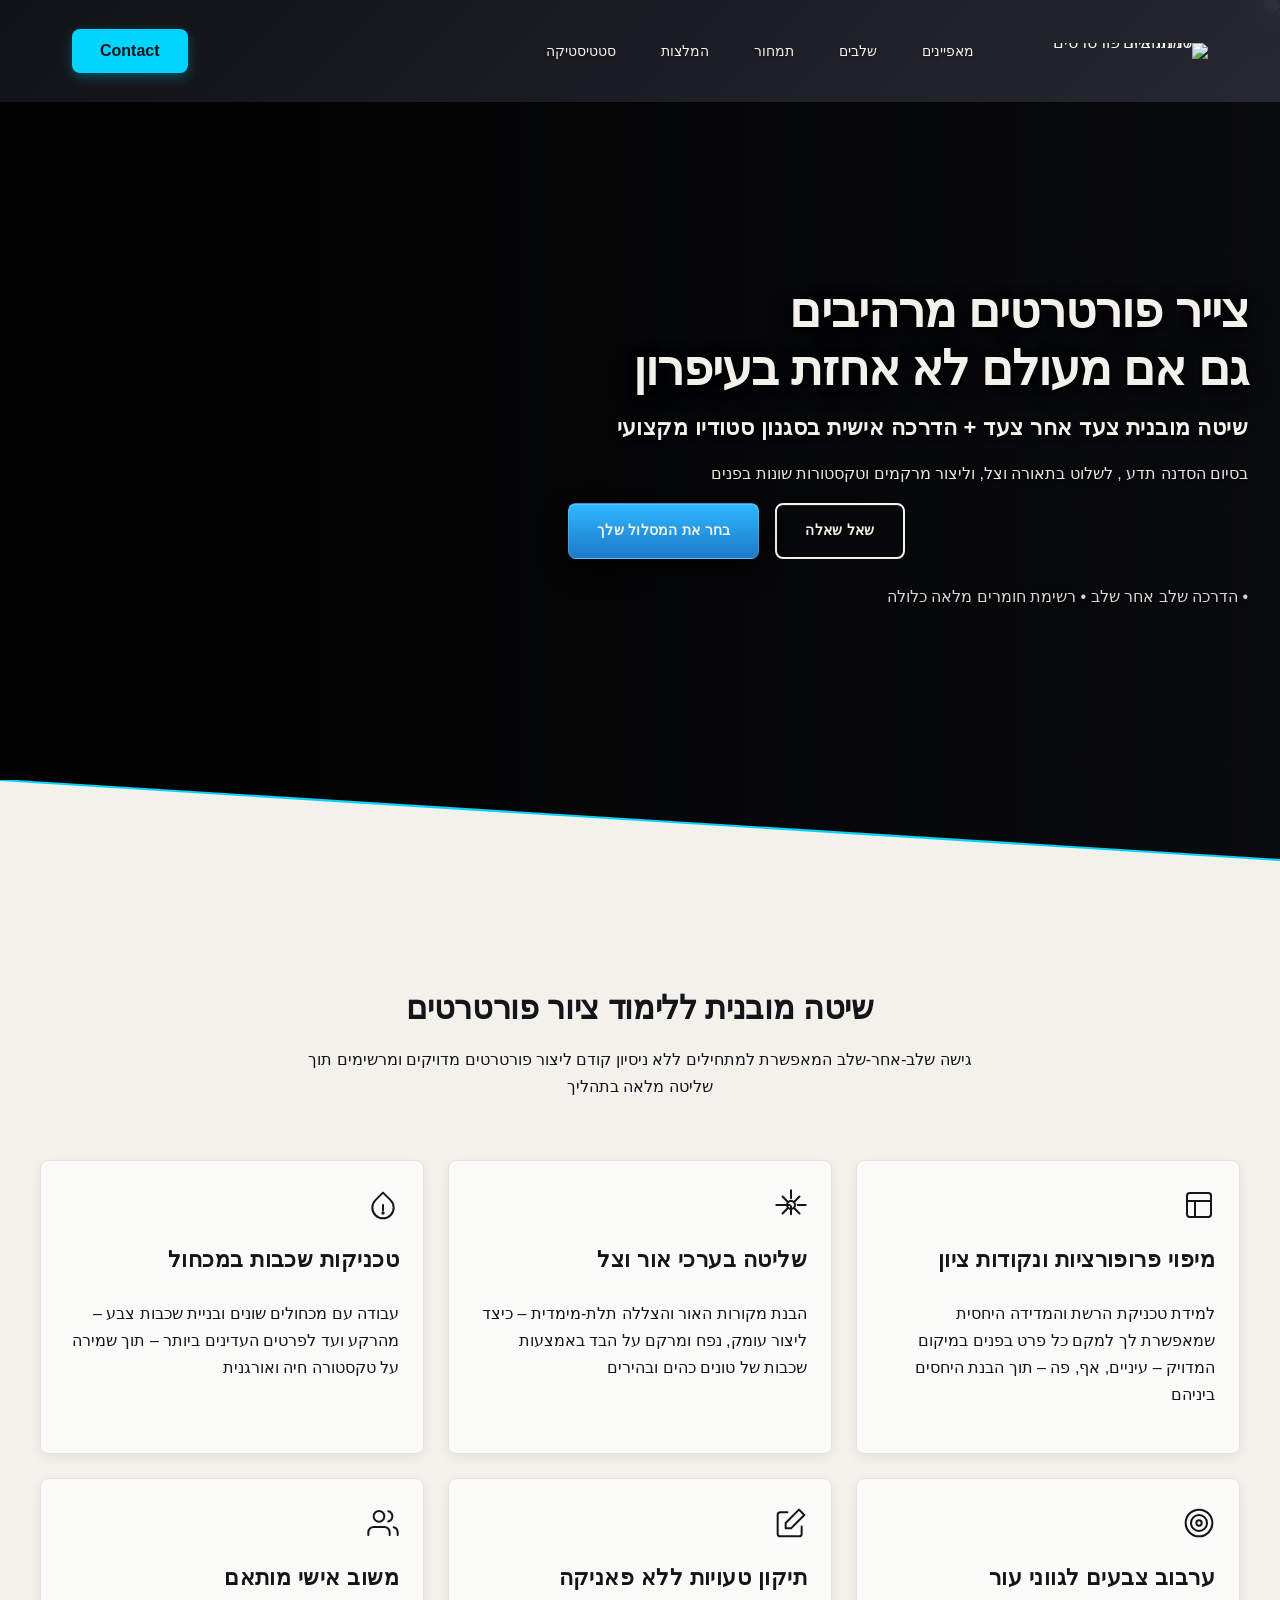
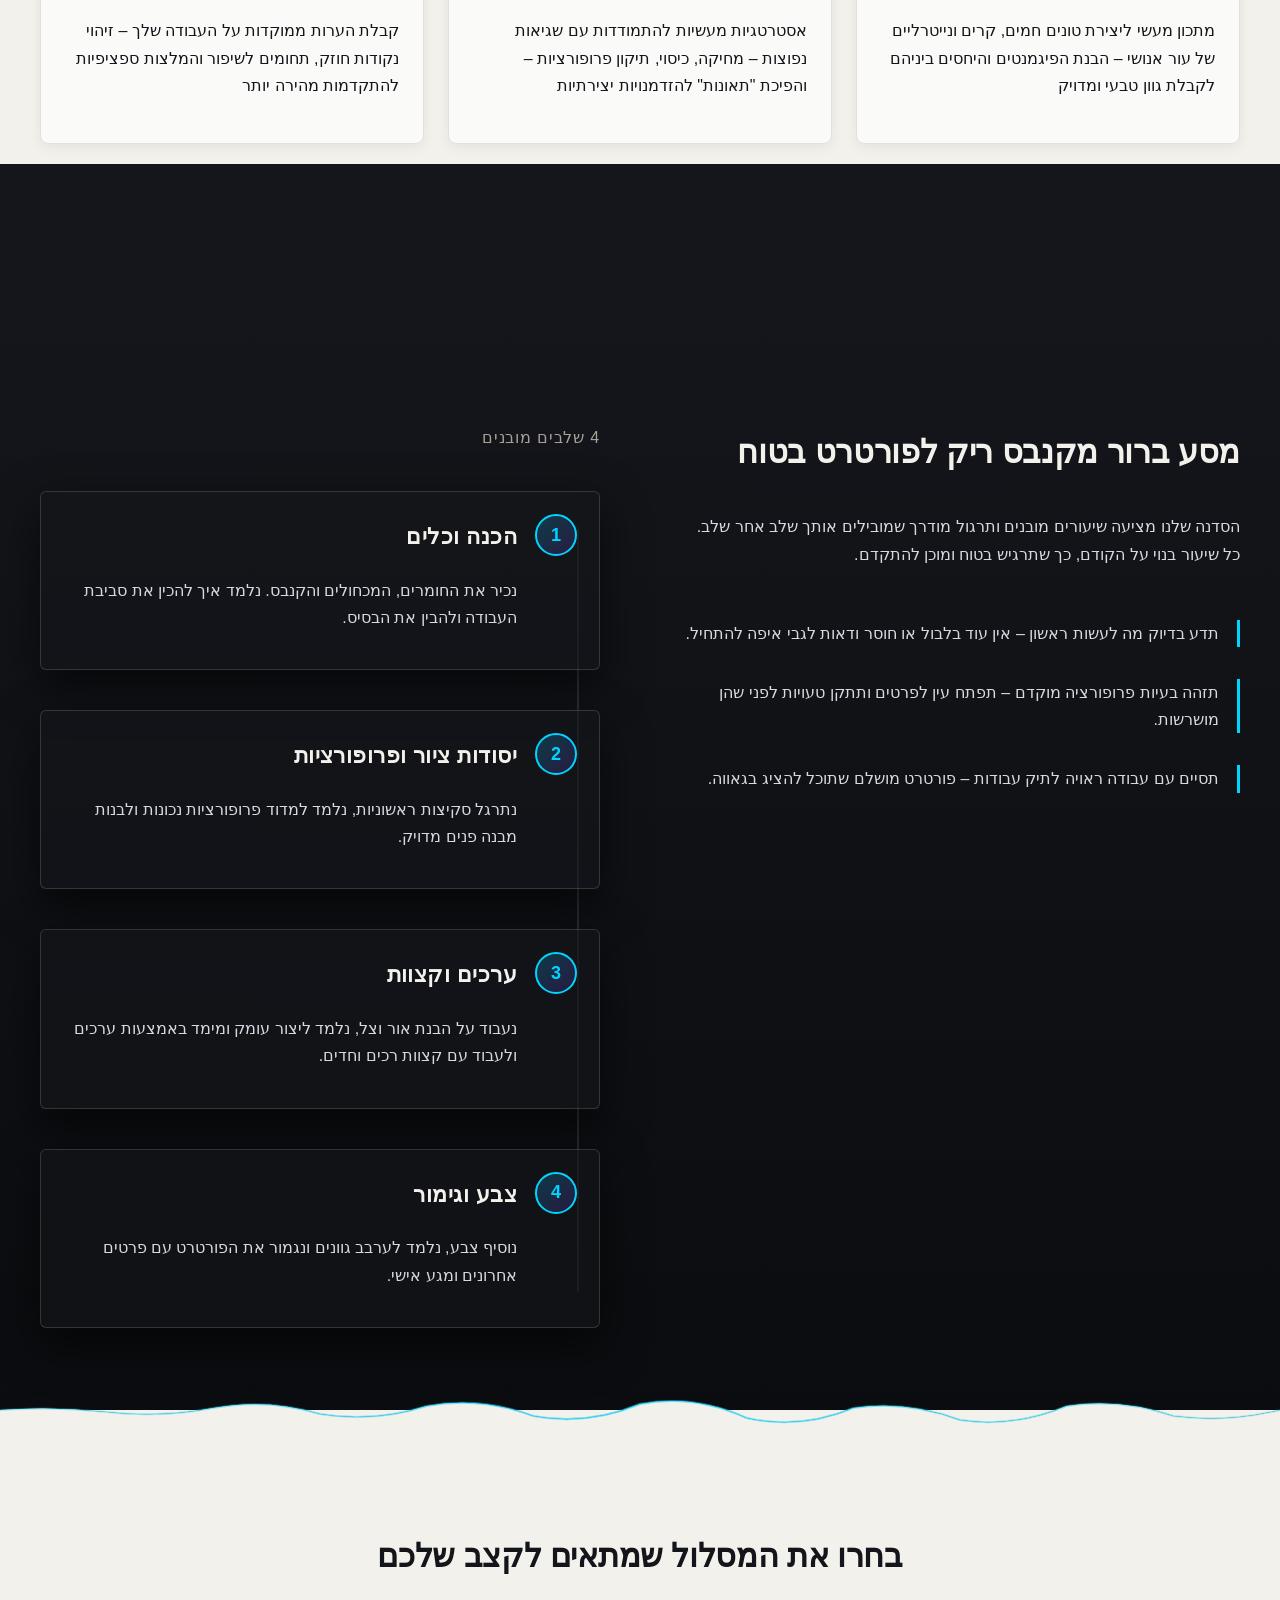
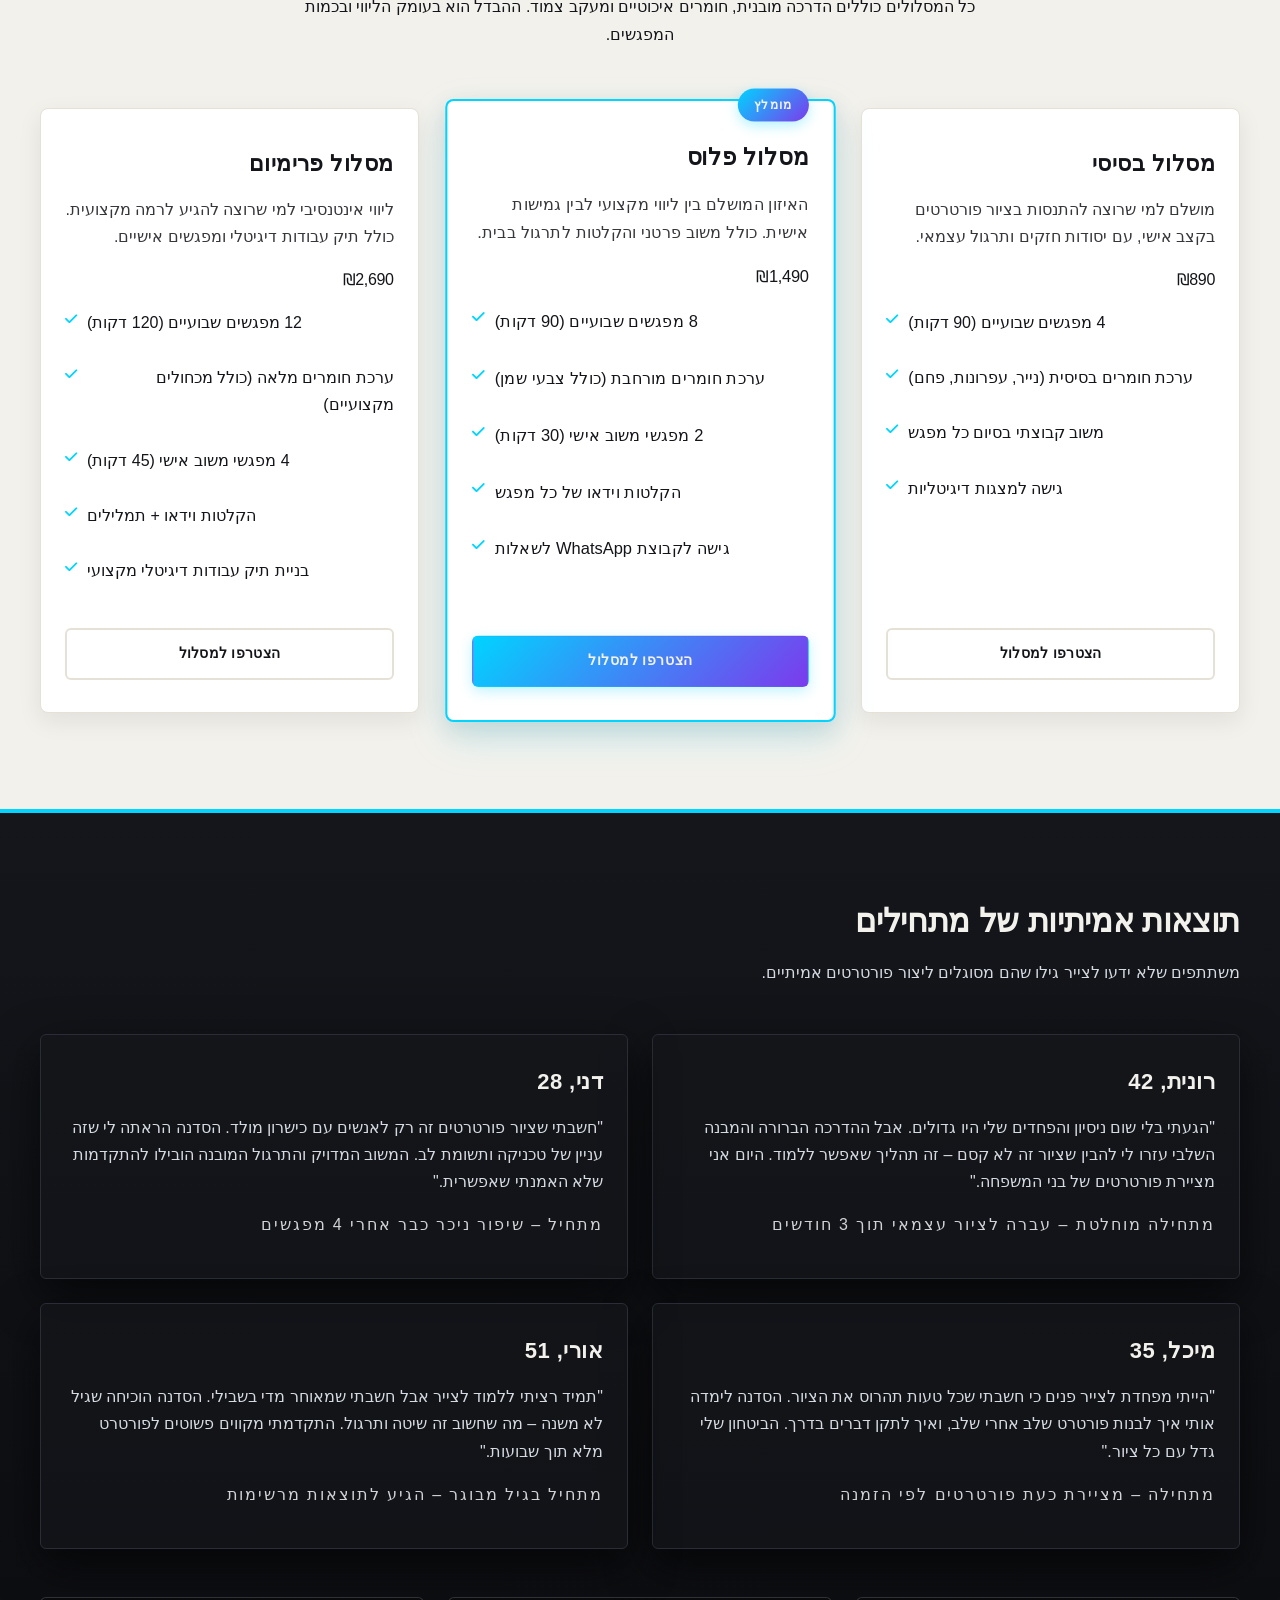
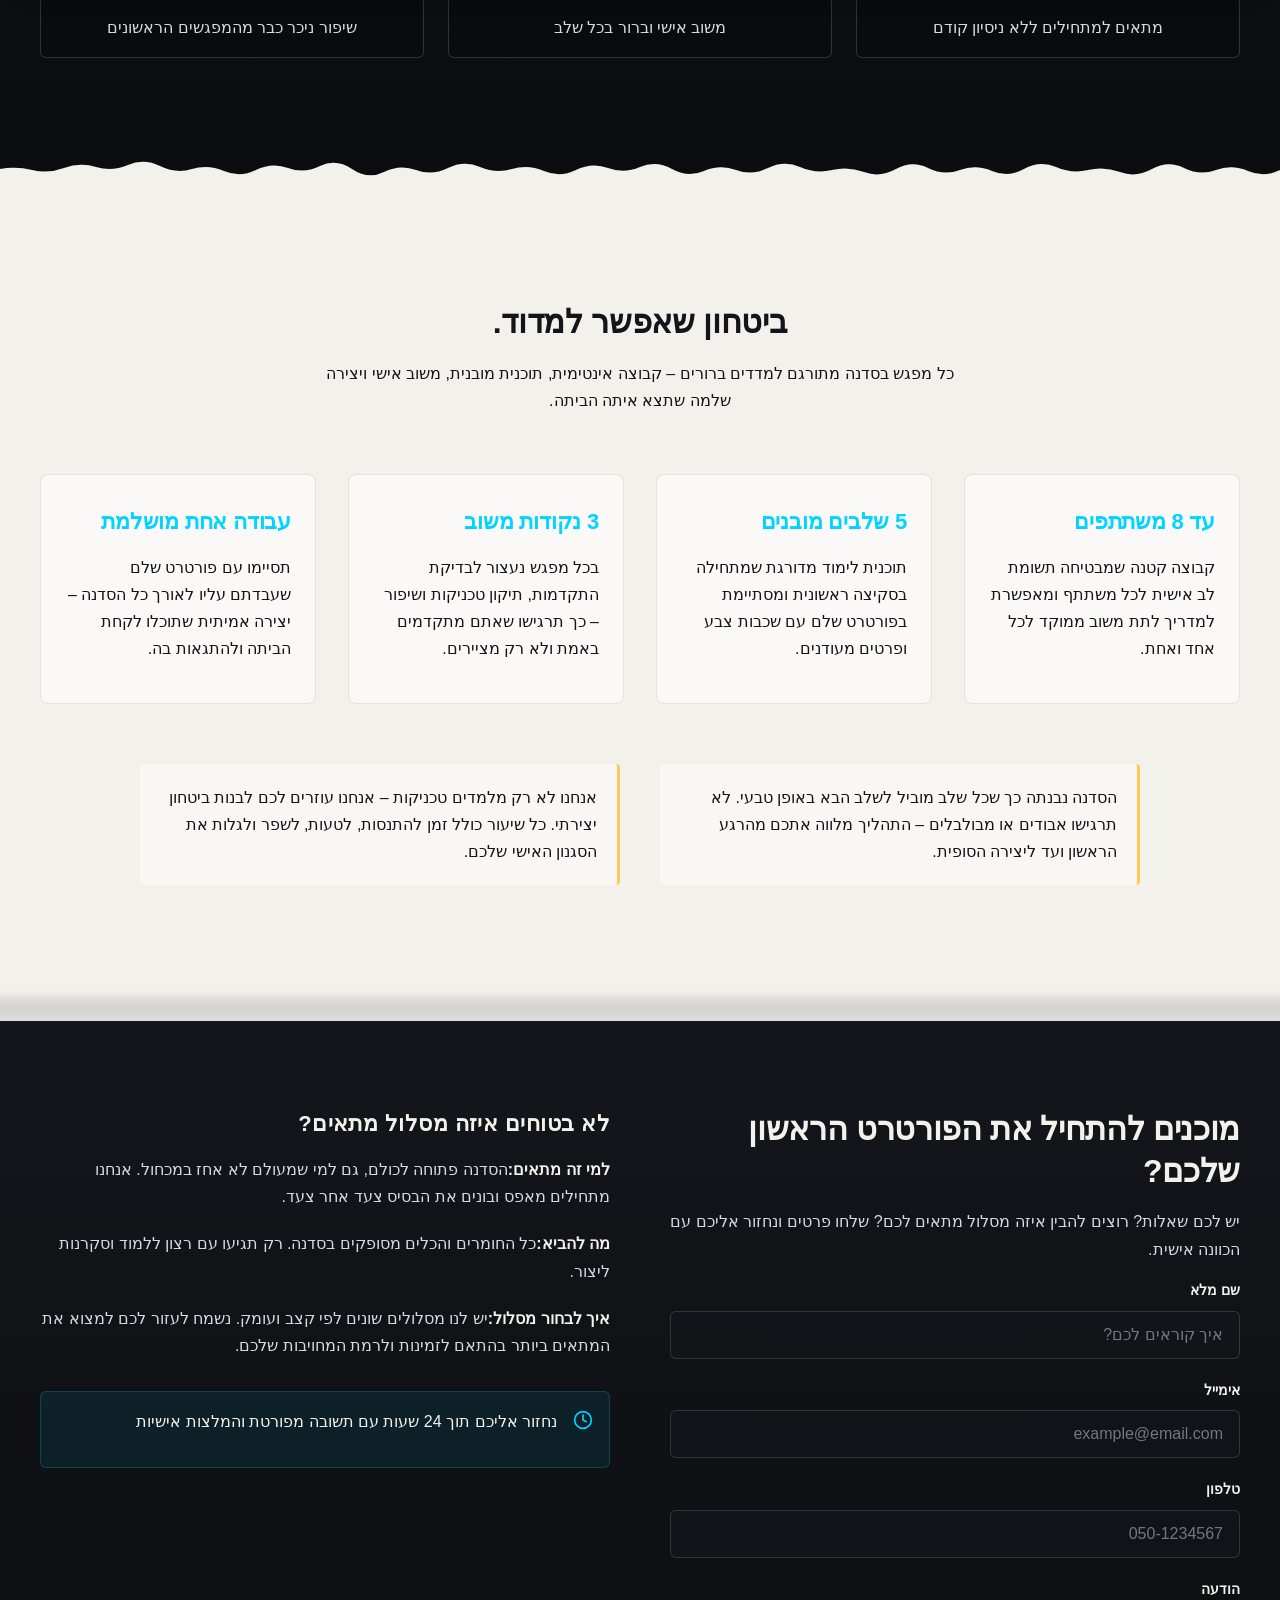
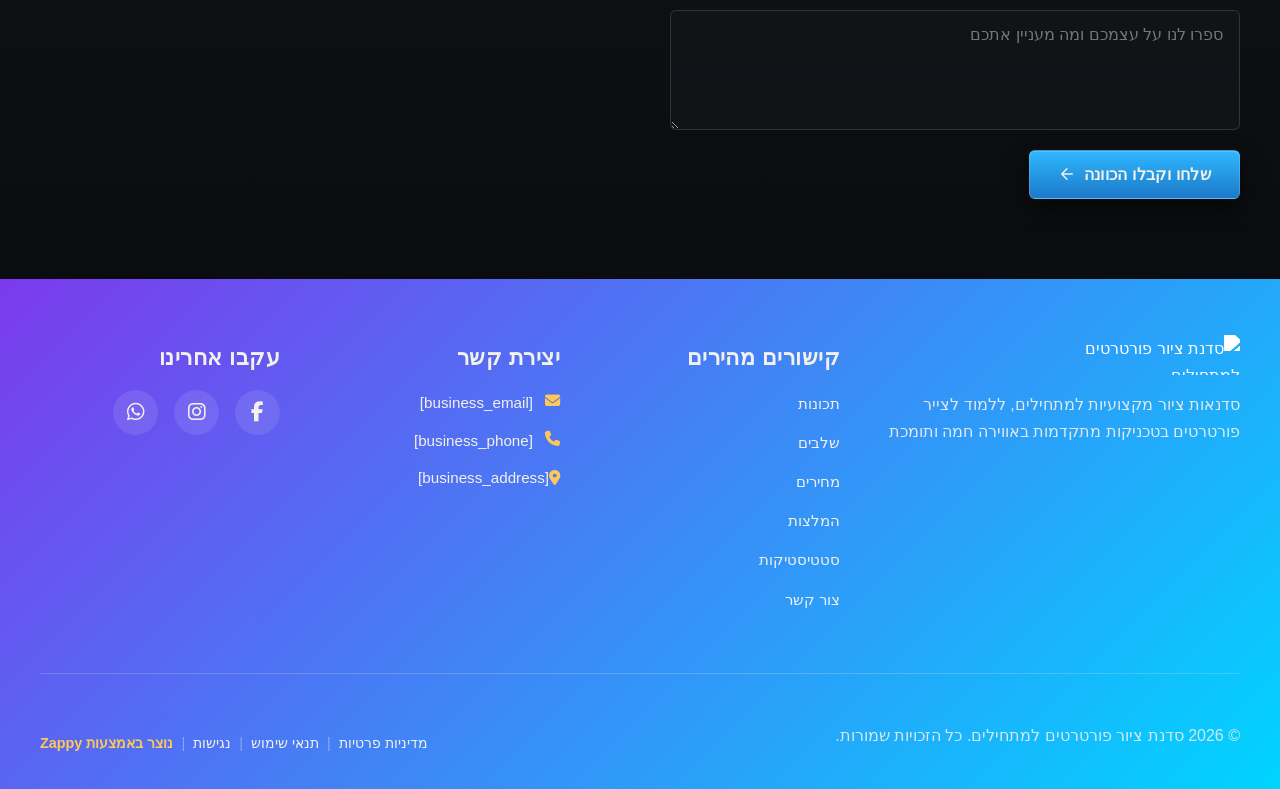
==== commit 62702873: "Background sync: Progressive GitHub Sync" ====
--- a/public/index.html
+++ b/public/index.html
@@ -1 +1 @@
-<!doctype html><html dir="rtl" lang="he"><head><meta charset="UTF-8"><meta content="width=device-width,initial-scale=1" name="viewport"><meta content="index, follow" name="robots"><title>למדו לצייר פורטרטים מרהיבים מאפס — סדנת ציור פורטרטים למתחילים</title><meta content="סדנת ציור פורטרטים למתחילים ללא ניסיון קודם! לימוד טכניקות אמנותיות מקצועיות בהדרכה אישית. מגוון מסלולים ומחירים. הצטרפו עכשיו והפכו לאמנים!" name="description"><meta content="סדנת ציור פורטרטים למתחילים, סדנת ציור למתחילים ללא ניסיון, קורס ציור פורטרטים למבוגרים, סדנת ציור פורטרטים בישראל, לימוד ציור פורטרטים" name="keywords"><link href="/assets/favicon.ico" rel="icon" type="image/x-icon"><link href="/assets/favicon-16x16.png" rel="icon" type="image/png" sizes="16x16"><link href="/assets/favicon-32x32.png" rel="icon" type="image/png" sizes="32x32"><link href="/assets/favicon-48x48.png" rel="icon" type="image/png" sizes="48x48"><link href="/assets/favicon-192x192.png" rel="icon" type="image/png" sizes="192x192"><link href="/assets/favicon-512x512.png" rel="icon" type="image/png" sizes="512x512"><link href="/assets/apple-touch-icon.png" rel="apple-touch-icon"><script>!function(){"use strict";var t="8e0085f0-7d7a-4996-bee6-3b2b37cfb226",e="https://api.zappy5.com/api/analytics/track",a=18e5,n=2592e6,o=!0,i=!0,r=!0;var s=function(){var e="zappy_visitor_"+t,a=null;try{if(a=localStorage.getItem(e)){var o=JSON.parse(a),i=Date.now();if(i-o.created<n)return o.lastSeen=i,localStorage.setItem(e,JSON.stringify(o)),o.id}}catch(t){console.warn("Zappy Analytics: LocalStorage not available")}var r="zv_"+Date.now()+"_"+Math.random().toString(36).substr(2,9);try{localStorage.setItem(e,JSON.stringify({id:r,created:Date.now(),lastSeen:Date.now()}))}catch(t){}return r}(),c=function(){var e="zappy_session_"+t,n=null;try{if(n=sessionStorage.getItem(e)){var o=JSON.parse(n),i=Date.now();if(i-o.timestamp<a)return o.timestamp=i,sessionStorage.setItem(e,JSON.stringify(o)),o.id}}catch(t){console.warn("Zappy Analytics: SessionStorage not available")}var r="zs_"+Date.now()+"_"+Math.random().toString(36).substr(2,9);try{sessionStorage.setItem(e,JSON.stringify({id:r,timestamp:Date.now()}))}catch(t){}return r}();function l(a,n){n=n||{};var o={website_id:t,event_type:a,page_path:window.location.pathname,referrer:document.referrer||"direct",visitor_id:s,session_id:c,metadata:n};if(navigator.sendBeacon){var i=new Blob([JSON.stringify(o)],{type:"application/json"});navigator.sendBeacon(e,i)}else fetch(e,{method:"POST",headers:{"Content-Type":"application/json"},body:JSON.stringify(o),keepalive:!0}).catch(function(t){console.warn("Zappy Analytics: Failed to track event",t)})}o&&l("pageview",{title:document.title,url:window.location.href}),i&&document.addEventListener("click",function(t){var e=t.target;if("BUTTON"===e.tagName||e.closest("button")){var a="BUTTON"===e.tagName?e:e.closest("button");l("click",{element:"button",text:a.textContent.trim().substring(0,100),id:a.id||null,class:a.className||null})}else if("A"===e.tagName||e.closest("a")){var n="A"===e.tagName?e:e.closest("a");l("navigation",{element:"link",text:n.textContent.trim().substring(0,100),href:n.href,external:n.hostname!==window.location.hostname})}},!0),r&&document.addEventListener("submit",function(t){var e=t.target;l("form_submit",{form_id:e.id||null,form_name:e.name||null,form_action:e.action||null,form_method:e.method||"GET"})},!0);var d=Date.now();window.addEventListener("beforeunload",function(){l("page_unload",{time_on_page:Math.floor((Date.now()-d)/1e3),page_path:window.location.pathname})}),window.zappyAnalytics={track:l,getVisitorId:function(){return s},getSessionId:function(){return c}}}()</script><meta content="למדו לצייר פורטרטים מרהיבים מאפס — סדנת ציור פורטרטים למתחילים" property="og:title"><meta content="סדנת ציור פורטרטים למתחילים ללא ניסיון קודם! לימוד טכניקות אמנותיות מקצועיות בהדרכה אישית. מגוון מסלולים ומחירים. הצטרפו עכשיו והפכו לאמנים!" property="og:description"><meta content="website" property="og:type"><meta content="he_IL" property="og:locale"><meta content="summary_large_image" name="twitter:card"><meta content="למדו לצייר פורטרטים מרהיבים מאפס — סדנת ציור פורטרטים למתחילים" name="twitter:title"><meta content="סדנת ציור פורטרטים למתחילים ללא ניסיון קודם! לימוד טכניקות אמנותיות מקצועיות בהדרכה אישית. מגוון מסלולים ומחירים. הצטרפו עכשיו והפכו לאמנים!" name="twitter:description"><link href="https://cdnjs.cloudflare.com/ajax/libs/font-awesome/6.4.0/css/all.min.css" rel="stylesheet"><link href="/assets/favicon.ico" rel="icon" type="image/x-icon"><link href="/assets/favicon-16x16.png" rel="icon" type="image/png" sizes="16x16"><link href="/assets/favicon-32x32.png" rel="icon" type="image/png" sizes="32x32"><link href="/assets/favicon-48x48.png" rel="icon" type="image/png" sizes="48x48"><link href="/assets/favicon-192x192.png" rel="icon" type="image/png" sizes="192x192"><link href="/assets/favicon-512x512.png" rel="icon" type="image/png" sizes="512x512"><link href="/assets/apple-touch-icon.png" rel="apple-touch-icon"><link href="https://cdn.jsdelivr.net/npm/vanilla-cookieconsent@3/dist/cookieconsent.css" rel="stylesheet"><script src="https://cdn.jsdelivr.net/npm/vanilla-cookieconsent@3/dist/cookieconsent.umd.js"></script><script src="https://cdn.jsdelivr.net/gh/mickidum/acc_toolbar/acctoolbar/acctoolbar.min.js"></script><link href="/styles.css" rel="stylesheet"><style id="zappy-dropdown-submenu-styles">#navMenu li:has(.sub-menu),.nav-menu li:has(.sub-menu),.navbar li:has(.sub-menu),nav li:has(.sub-menu){position:relative}#navMenu .sub-menu,.nav-menu .sub-menu,.navbar .sub-menu,nav .sub-menu{display:block!important;position:absolute!important;top:100%;left:0;min-width:220px;background:#fff;border-radius:8px;box-shadow:0 8px 25px rgba(0,0,0,.15);padding:8px 0;opacity:0;visibility:hidden;transform:translateY(10px);transition:all .3s ease;z-index:1000;list-style:none;pointer-events:none}#navMenu li:hover>.sub-menu,.nav-menu li:hover>.sub-menu,.navbar li:hover>.sub-menu,nav li:hover>.sub-menu{opacity:1!important;visibility:visible!important;transform:translateY(0)!important;pointer-events:auto!important}.sub-menu li{list-style:none;margin:0;padding:0}.sub-menu a{display:block!important;padding:10px 16px!important;color:var(--text-dark,#333)!important;font-weight:500;text-decoration:none;white-space:nowrap;transition:background-color .2s}.sub-menu a:hover{background-color:#f5f5f5}[dir=rtl] .nav-menu .sub-menu,[dir=rtl] .navbar .sub-menu,[dir=rtl] nav .sub-menu,html[lang=ar] .nav-menu .sub-menu,html[lang=ar] .navbar .sub-menu,html[lang=ar] nav .sub-menu,html[lang=he] .nav-menu .sub-menu,html[lang=he] .navbar .sub-menu,html[lang=he] nav .sub-menu{left:auto!important;right:0!important}.sub-menu:empty,.sub-menu:not(:has(li)),.sub-menu:not(:has(li:not(.zappy-hidden-menu-item))){display:none!important;opacity:0!important;visibility:hidden!important;pointer-events:none!important}li:has(.menu-group-title):hover>.sub-menu{opacity:1!important;visibility:visible!important;transform:translateY(0)!important;pointer-events:auto!important}#navMenu>li>.menu-group-title,.nav-menu>li>.menu-group-title{display:inline-block;padding:.5rem 1rem;cursor:default;user-select:none}@media (max-width:768px){#navMenu .sub-menu,.nav-menu .sub-menu,.navbar .sub-menu,nav .sub-menu{position:static!important;transform:none!important;box-shadow:none!important;background:0 0!important;max-height:0;overflow:hidden;opacity:0;visibility:hidden;transition:max-height .3s ease,opacity .3s ease;padding:0!important;border-radius:0!important}.sub-menu.mobile-expanded{max-height:500px!important;opacity:1!important;visibility:visible!important;padding:8px 0 8px 16px!important}[dir=rtl] .sub-menu.mobile-expanded,html[lang=he] .sub-menu.mobile-expanded{padding:8px 16px 8px 0!important}#navMenu li:hover>.sub-menu,.nav-menu li:hover>.sub-menu,.navbar li:hover>.sub-menu,nav li:hover>.sub-menu{opacity:0;visibility:hidden;pointer-events:none}#navMenu li>.sub-menu.mobile-expanded,.nav-menu li>.sub-menu.mobile-expanded,.navbar li>.sub-menu.mobile-expanded,nav li>.sub-menu.mobile-expanded{opacity:1!important;visibility:visible!important;pointer-events:auto!important}#navMenu li:has(.sub-menu),.nav-menu li:has(.sub-menu),.navbar li:has(.sub-menu),nav li:has(.sub-menu){display:flex!important;flex-wrap:wrap!important;align-items:center!important;position:relative!important;min-height:44px!important}#navMenu li:has(.sub-menu)>a,.nav-menu li:has(.sub-menu)>a,.navbar li:has(.sub-menu)>a,nav li:has(.sub-menu)>a{flex:1!important;min-width:0!important}#navMenu li:has(.sub-menu)>.menu-group-title,.nav-menu li:has(.sub-menu)>.menu-group-title,.navbar li:has(.sub-menu)>.menu-group-title,nav li:has(.sub-menu)>.menu-group-title{flex:1!important;min-width:0!important;padding:0!important;line-height:inherit!important}#navMenu li:has(.sub-menu)>.sub-menu,.nav-menu li:has(.sub-menu)>.sub-menu,.navbar li:has(.sub-menu)>.sub-menu,nav li:has(.sub-menu)>.sub-menu{flex-basis:100%!important;width:100%!important}#navMenu li:has(.sub-menu)>a [class*=arrow],#navMenu li:has(.sub-menu)>a [class*=chevron],.nav-menu li:has(.sub-menu)>a .fa-angle-down,.nav-menu li:has(.sub-menu)>a .fa-chevron-down,.nav-menu li:has(.sub-menu)>a [class*=arrow],.nav-menu li:has(.sub-menu)>a [class*=chevron],nav li:has(.sub-menu)>a [class*=arrow],nav li:has(.sub-menu)>a [class*=chevron]{display:none!important;visibility:hidden!important}.mobile-submenu-toggle{display:flex!important;align-items:center!important;justify-content:center!important;width:44px!important;height:auto!important;background:0 0!important;border:none!important;cursor:pointer!important;color:var(--text-dark)!important;position:static!important;flex-shrink:0!important;align-self:stretch!important;z-index:2!important;padding:0!important;margin:0!important}.mobile-submenu-toggle::after{content:''!important;width:0!important;height:0!important;border-left:6px solid transparent!important;border-right:6px solid transparent!important;border-top:7px solid currentColor!important;transition:transform .3s ease!important}.mobile-submenu-toggle.expanded::after{transform:rotate(180deg)!important}.sub-menu a{padding:10px 0!important;display:block!important;color:var(--text-dark)!important}.navbar .sub-menu li a,.zappy-products-dropdown .sub-menu a,nav.navbar .sub-menu li a{color:var(--text-dark)!important}}@media (min-width:769px){.mobile-submenu-toggle{display:none!important}}</style><style id="mobile-lang-menu-deployed-css">@media (max-width:768px){.lang-switcher,.nav-container .lang-switcher,.nav-cta-container .lang-switcher,.nav-ecommerce-icons .lang-switcher,.nav-icons-left .lang-switcher,.navbar .lang-switcher,.navbar .nav-cta-container .lang-switcher{display:none!important}.mobile-lang-menu{width:100%;border-top:1px solid rgba(128,128,128,.2);padding:8px 0 0 0;margin-top:8px}.mobile-lang-toggle{display:flex!important;align-items:center;justify-content:space-between;width:100%;padding:12px 16px;background:0 0;border:none;cursor:pointer;font-size:15px;color:inherit;font-family:inherit}.mobile-lang-toggle::after{content:'';display:inline-block;width:8px;height:8px;border-right:2px solid currentColor;border-bottom:2px solid currentColor;transform:rotate(45deg);transition:transform .3s ease;margin-left:8px}.mobile-lang-toggle.expanded::after{transform:rotate(-135deg)}.mobile-lang-options{max-height:0;overflow:hidden;transition:max-height .3s ease}.mobile-lang-options.expanded{max-height:300px}.mobile-lang-option{display:flex!important;align-items:center;gap:10px;padding:10px 24px;text-decoration:none;color:inherit;font-size:14px;font-family:inherit}.mobile-lang-option:hover{background:rgba(128,128,128,.1)}.mobile-lang-option.active{font-weight:600;opacity:.7;pointer-events:none}.mobile-lang-option img{width:20px;height:20px;border-radius:50%}}@media (min-width:769px){.mobile-lang-menu{display:none!important}}</style><style id="zappy-widget-visibility">#mic-access-tool-box,#mic-access-tool-general-button,#mic-init-access-tool #mic-access-tool-box,#mic-init-access-tool #mic-access-tool-general-button,#mic-init-access-tool .mic-access-tool-general-button,._access-icon,._access-menu,.mic-access-tool-box,.mic-access-tool-general-button,div[id*=mic-access-tool-box]{display:none!important;visibility:hidden!important;opacity:0!important;pointer-events:none!important}</style></head><body><nav class="navbar" dir="rtl"><button class="mobile-toggle" aria-label="תפריט" id="mobileToggle"><svg viewBox="0 0 24 24" fill="none" height="24" width="24" class="hamburger-icon"><path d="M3 12h18M3 6h18M3 18h18" stroke="currentColor" stroke-width="2" stroke-linecap="round"></path></svg><svg viewBox="0 0 24 24" fill="none" height="24" width="24" style="display:none" class="close-icon"><path d="M18 6L6 18M6 6l12 12" stroke="currentColor" stroke-width="2" stroke-linecap="round"></path></svg></button><button class="phone-header-btn" aria-label="התקשר" data-phone="[business_phone]"><svg viewBox="0 0 24 24" fill="currentColor" height="20" width="20"><path d="M22 16.92v3a2 2 0 0 1-2.18 2 19.79 19.79 0 0 1-8.63-3.07 19.5 19.5 0 0 1-6-6 19.79 19.79 0 0 1-3.07-8.67A2 2 0 0 1 4.11 2h3a2 2 0 0 1 2 1.72 12.84 12.84 0 0 0 .7 2.81 2 2 0 0 1-.45 2.11L8.09 9.91a16 16 0 0 0 6 6l1.27-1.27a2 2 0 0 1 2.11-.45 12.84 12.84 0 0 0 2.81.7A2 2 0 0 1 22 16.92z"></path></svg></button><div class="nav-container"><div class="nav-right-group"><div class="nav-brand"><a href="/" class="logo-link"><img alt="סדנת ציור פורטרטים למתחילים" class="logo" src="/assets/business-logo.webp"></a></div><ul class="nav-menu" id="navMenu"><li><a href="#features">מאפיינים</a></li><li><a href="#steps">שלבים</a></li><li><a href="#pricing">תמחור</a></li><li><a href="#testimonials">המלצות</a></li><li><a href="#stats">סטטיסטיקה</a></li></ul></div><div class="nav-cta-container"><a href="#contact" class="nav-cta-btn">Contact</a></div></div></nav><script>window.addEventListener("load",function(){const e=document.querySelector(".navbar, nav, header");if(!e)return void console.log("[Navbar] Navbar element not found");let t=document.getElementById("mobileToggle")||document.querySelector(".mobile-toggle")||document.querySelector(".hamburger")||document.querySelector(".hamburger-menu")||document.querySelector(".menu-toggle")||document.querySelector(".burger-menu")||document.querySelector('[aria-label="Menu"]')||document.querySelector('[aria-label="תפריט"]');const o=document.querySelector(".phone-header-btn"),n=window.getComputedStyle(e);let r=n.backgroundColor;if(console.log("[Navbar] Initial navbar background:",r),"transparent"===r||"rgba(0, 0, 0, 0)"===r||r.startsWith("rgba")&&r.includes(", 0)")){const e=n.backgroundImage;if(e&&"none"!==e)console.log("[Navbar] Navbar has background image/gradient, using dark text"),r="rgb(240, 240, 240)";else{const e=window.getComputedStyle(document.body).backgroundColor;console.log("[Navbar] Navbar transparent, using body background:",e),r=e}}const i=r.match(/\d+/g);if(i&&i.length>=3){const e=(.299*parseInt(i[0])+.587*parseInt(i[1])+.114*parseInt(i[2]))/255;console.log("[Navbar] Mobile button colors preserved from Claude CSS (luminance:",e.toFixed(2)+")");const n=document.createElement("style");n.id="zappy-mobile-nav-fix";document.documentElement.lang;document.documentElement.dir,n.textContent='\n        /* Hide mobile buttons on desktop, show only on mobile */\n        @media (min-width: 769px) {\n          .mobile-toggle,\n          .phone-header-btn {\n            display: none !important;\n          }\n        }\n        \n        /* Show and position mobile buttons correctly on mobile */\n        @media (max-width: 768px) {\n          .mobile-toggle,\n          .phone-header-btn {\n            position: absolute !important;\n            top: 50% !important;\n            transform: translateY(-50%) !important;\n            z-index: 1001 !important;\n            display: flex !important;\n            align-items: center !important;\n            justify-content: center !important;\n            width: 36px !important;\n            height: 36px !important;\n            border-radius: 50% !important;\n            border: none !important;\n            cursor: pointer !important;\n            padding: 6px !important;\n            background: none !important;\n            color: var(--nav-text, var(--text-dark)) !important;\n          }\n          \n          /* LTR positioning (default): hamburger LEFT, phone RIGHT */\n          html:not([dir="rtl"]):not([lang="he"]):not([lang="ar"]) .mobile-toggle,\n          html[dir="ltr"] .mobile-toggle {\n            left: 12px !important;\n            right: auto !important;\n          }\n          html:not([dir="rtl"]):not([lang="he"]):not([lang="ar"]) .phone-header-btn,\n          html[dir="ltr"] .phone-header-btn {\n            right: 12px !important;\n            left: auto !important;\n          }\n          \n          /* RTL positioning: hamburger RIGHT, phone LEFT */\n          html[dir="rtl"] .mobile-toggle,\n          html[lang="he"] .mobile-toggle,\n          html[lang="ar"] .mobile-toggle {\n            right: 12px !important;\n            left: auto !important;\n          }\n          html[dir="rtl"] .phone-header-btn,\n          html[lang="he"] .phone-header-btn,\n          html[lang="ar"] .phone-header-btn {\n            left: 12px !important;\n            right: auto !important;\n          }\n          \n          /* CRITICAL: Ensure nav-container has min-height on mobile */\n          /* All children are positioned absolutely/fixed on mobile, so height:auto collapses to 0 */\n          .nav-container {\n            min-height: 70px !important;\n            position: relative !important;\n          }\n          \n          /* Ensure SVG icons are properly sized and inherit color */\n          .mobile-toggle svg,\n          .phone-header-btn svg {\n            width: 24px !important;\n            height: 24px !important;\n            /* Don\'t force display - let JavaScript control hamburger/close toggle */\n          }\n          \n          /* Reset nav-cta-container on mobile - remove desktop box-shadow/padding */\n          /* that creates a visible ghost box when CTA button is hidden */\n          .nav-cta-container {\n            box-shadow: none !important;\n            padding: 0 !important;\n          }\n          \n          /* Hide nav-cta-container entirely on mobile when there\'s no lang-switcher */\n          /* (only the CTA button is inside, and it\'s hidden on mobile) */\n          .nav-cta-container:not(:has(.lang-switcher)) {\n            display: none !important;\n          }\n          \n          /* CRITICAL: Prevent hero image fade gradient from bleeding over headline text */\n          /* The .image-fade-gradient has bottom: -30px (extends below parent) */\n          /* On mobile stacked layout, this overlaps the h1 text below the image */\n          .hero-image-column {\n            overflow: hidden !important;\n          }\n          .image-fade-gradient {\n            bottom: 0 !important;\n          }\n          \n          /* Hide desktop language switcher on mobile - hamburger menu handles it */\n          /* High specificity to override stored CSS */\n          .lang-switcher,\n          .nav-cta-container .lang-switcher,\n          .nav-container .lang-switcher,\n          .navbar .lang-switcher,\n          .navbar .nav-cta-container .lang-switcher {\n            display: none !important;\n          }\n        }\n      ';const r=document.getElementById("zappy-mobile-nav-fix");r&&r.remove(),document.head.appendChild(n),console.log("[Navbar] Critical CSS injected for mobile nav positioning");const l=window.innerWidth<=768;if(t){const e=t.querySelector(".hamburger-icon"),o=t.querySelector(".close-icon");e&&(e.style.setProperty("width","24px","important"),e.style.setProperty("height","24px","important"),e.style.setProperty("display","block","important")),o&&(o.style.setProperty("width","24px","important"),o.style.setProperty("height","24px","important"),o.style.setProperty("display","none","important")),l?(t.style.setProperty("position","absolute","important"),t.style.setProperty("top","50%","important"),t.style.setProperty("transform","translateY(-50%)","important"),t.style.setProperty("z-index","1001","important"),t.style.removeProperty("left"),t.style.removeProperty("right"),console.log("[Navbar] Mobile toggle positioning applied (mobile viewport)")):(t.style.removeProperty("position"),t.style.removeProperty("top"),t.style.removeProperty("transform"),t.style.removeProperty("z-index"),t.style.removeProperty("left"),t.style.removeProperty("right"),console.log("[Navbar] Desktop viewport - cleared mobile toggle inline positioning"))}if(o){const e=o.querySelector("svg");e&&(e.style.width="24px",e.style.height="24px",e.setAttribute("width","24"),e.setAttribute("height","24")),l?(o.style.setProperty("position","absolute","important"),o.style.setProperty("top","50%","important"),o.style.setProperty("transform","translateY(-50%)","important"),o.style.setProperty("z-index","1001","important"),o.style.removeProperty("left"),o.style.removeProperty("right"),console.log("[Navbar] Phone button positioning applied (mobile viewport)")):(o.style.removeProperty("position"),o.style.removeProperty("top"),o.style.removeProperty("transform"),o.style.removeProperty("z-index"),o.style.removeProperty("left"),o.style.removeProperty("right"),console.log("[Navbar] Desktop viewport - cleared phone button inline positioning"))}}else console.log("[Navbar] Could not parse background color:",r);t=document.getElementById("mobileToggle")||document.querySelector(".mobile-toggle")||document.querySelector(".hamburger")||document.querySelector(".hamburger-menu")||document.querySelector(".menu-toggle")||document.querySelector(".burger-menu")||document.querySelector('[aria-label="Menu"]')||document.querySelector('[aria-label="תפריט"]');const l=document.getElementById("navMenu")||document.querySelector(".nav-menu")||document.querySelector(".nav-links")||document.querySelector("nav ul:not(.submenu)");if(!t||!l)return void console.log("[Navbar] Mobile toggle or menu not found:",{toggle:!!t,menu:!!l});l.id||(l.id="navMenu"),console.log("[Navbar] Initializing mobile menu...");const a=t.cloneNode(!0);t.parentNode.replaceChild(a,t),a.addEventListener("click",function(e){e.preventDefault(),e.stopPropagation();const t=this.querySelector(".hamburger-icon"),o=this.querySelector(".close-icon");l.classList.contains("active")?(l.classList.remove("active"),t&&t.style.setProperty("display","block","important"),o&&o.style.setProperty("display","none","important"),document.body.style.overflow="",console.log("[Navbar] Menu closed")):(l.classList.add("active"),t&&t.style.setProperty("display","none","important"),o&&o.style.setProperty("display","block","important"),document.body.style.overflow="hidden",console.log("[Navbar] Menu opened"))}),l.querySelectorAll("a").forEach(function(e){e.addEventListener("click",function(){if("#"===this.getAttribute("href"))return;const e=a.querySelector(".hamburger-icon"),t=a.querySelector(".close-icon");l.classList.remove("active"),e&&e.style.setProperty("display","block","important"),t&&t.style.setProperty("display","none","important"),document.body.style.overflow="",console.log("[Navbar] Menu closed (link clicked)")})});var s=l.querySelectorAll(".dropdown-toggle");s.forEach(function(e){e.addEventListener("click",function(e){e.preventDefault(),e.stopPropagation();var t=this.closest(".nav-dropdown");t&&(t.parentNode.querySelectorAll(".nav-dropdown.open").forEach(function(e){e!==t&&e.classList.remove("open")}),t.classList.toggle("open"),console.log("[Navbar] Dropdown toggled:",t.classList.contains("open")?"open":"closed"))})}),document.addEventListener("click",function(e){e.target.closest(".nav-dropdown")||document.querySelectorAll(".nav-dropdown.open").forEach(function(e){e.classList.remove("open")})}),console.log("[Navbar] Dropdown handlers initialized for "+s.length+" dropdowns"),o&&o.addEventListener("click",function(){const e=document.querySelectorAll('a[href^="tel:"]'),t=e.length>0?e[0].getAttribute("href").replace("tel:",""):"[business_phone]";window.location.href="tel:"+t,console.log("[Navbar] Phone button clicked")}),console.log("[Navbar] Mobile menu initialized successfully");const p=function(){const e=document.querySelector(".whatsapp-float");e&&(window.innerWidth>=769?(e.style.setProperty("display","none","important"),e.style.setProperty("visibility","hidden","important"),e.style.setProperty("opacity","0","important"),e.style.setProperty("pointer-events","none","important"),console.log("[WhatsApp] Button hidden on desktop")):(e.style.removeProperty("display"),e.style.removeProperty("visibility"),e.style.removeProperty("opacity"),e.style.removeProperty("pointer-events"),console.log("[WhatsApp] Button visible on mobile")))};let c;p(),window.addEventListener("resize",function(){clearTimeout(c),c=setTimeout(p,100)})})</script><main><section class="index-hero-section" data-layout-spec="בית-hero" id="hero" data-hero-type="fullscreen-scrim"><div class="index-hero-section__bg-wrapper"><img alt="אווירת סטודיו אמנות בלילה" class="index-hero-section__bg-image" src="/assets/site-index-hero-bg.webp" data-context="Dark, atmospheric art studio at night with dramatic side lighting. Wooden easels with portrait canvases visible in soft focus. Paint palettes with rich oil colors (umbers, ochres, crimsons) on a weathered table. Warm amber and cool blue lighting creating depth. Professional artist workspace with brushes, charcoal sticks, and texture. Cinematic noir mood with high contrast shadows. Shot from a low angle to feel immersive and intimate. Background fades to deep charcoal black." data-hero-bg="true" data-placeholder="index-hero-bg" height="1080" width="1920"></div><div class="index-hero-section__scrim"></div><div class="index-hero-section__content-wrapper"><div class="index-hero-section__content"><h1 class="index-hero-section__headline">צייר פורטרטים מרהיבים<br>גם אם מעולם לא אחזת בעיפרון</h1><h3 class="index-hero-section__subheadline">שיטה מובנית צעד אחר צעד + הדרכה אישית בסגנון סטודיו מקצועי</h3><p class="index-hero-section__description">בסיום הסדנה תדע לבנות פרופורציות מדויקות, לשלוט בתאורה וצל, וליצור פורטרט שלם בטכניקות שמן או פחם</p><div class="index-hero-section__cta-group"><a href="#pricing" class="index-hero-section__btn index-hero-section__btn--primary">בחר את המסלול שלך</a><a href="#contact" class="index-hero-section__btn index-hero-section__btn--secondary">שאל שאלה</a></div><p class="index-hero-section__trust-cue">קבוצות קטנות • הדרכה שלב אחר שלב • רשימת חומרים מלאה כלולה</p></div></div><div class="index-hero-section__divider-wrapper"><svg viewBox="0 0 1200 120" xmlns="http://www.w3.org/2000/svg" aria-hidden="true" preserveAspectRatio="none"><defs><linearGradient id="index-hero-neon-line" x1="0%" x2="100%" y1="0%" y2="0%"><stop offset="0%" style="stop-color:var(--primary);stop-"></stop><stop offset="30%" style="stop-color:var(--primary);stop-opacity:1"></stop><stop offset="70%" style="stop-color:var(--primary);stop-opacity:1"></stop><stop offset="100%" style="stop-color:var(--primary);stop-"></stop></linearGradient></defs><path d="M0,120 L0,0 L1200,80 L1200,120 Z" fill="var(--bg-light)"></path><line x1="0" x2="1200" y1="0" y2="80" stroke="url(#index-hero-neon-line)" stroke-width="2"></line></svg></div></section><section class="index-features-section" data-layout-spec="בית-features"><div class="index-features-container"><div class="index-features-header"><h2>שיטה מובנית ללימוד ציור פורטרטים</h2><p>גישה שלב-אחר-שלב המאפשרת למתחילים ללא ניסיון קודם ליצור פורטרטים מדויקים ומרשימים תוך שליטה מלאה בתהליך</p></div><div class="index-features-grid"><div class="index-features-card"><div class="index-features-card-content"><div class="index-features-icon-wrapper"><svg viewBox="0 0 24 24" fill="none" data-element-type="icon" data-icon-type="svg" stroke="currentColor" stroke-linecap="round" stroke-linejoin="round" stroke-width="1.5"><rect height="18" width="18" x="3" y="3" rx="2"></rect><line x1="3" x2="21" y1="9" y2="9"></line><line x1="9" x2="9" y1="21" y2="9"></line></svg></div><div class="index-features-text"><h3>מיפוי פרופורציות ונקודות ציון</h3><p>למידת טכניקת הרשת והמדידה היחסית שמאפשרת לך למקם כל פרט בפנים במיקום המדויק – עיניים, אף, פה – תוך הבנת היחסים ביניהם</p></div></div></div><div class="index-features-card"><div class="index-features-card-content"><div class="index-features-icon-wrapper"><svg viewBox="0 0 24 24" fill="none" data-element-type="icon" data-icon-type="svg" stroke="currentColor" stroke-linecap="round" stroke-linejoin="round" stroke-width="1.5"><circle cx="12" cy="12" r="3"></circle><path d="M12 1v6m0 6v6m11-7h-6m-6 0H1"></path><path d="M18.36 5.64l-4.24 4.24m-4.24 4.24L5.64 18.36m12.72 0l-4.24-4.24m-4.24-4.24L5.64 5.64"></path></svg></div><div class="index-features-text"><h3>שליטה בערכי אור וצל</h3><p>הבנת מקורות האור והצללה תלת-מימדית – כיצד ליצור עומק, נפח ומרקם על הבד באמצעות שכבות של טונים כהים ובהירים</p></div></div></div><div class="index-features-card"><div class="index-features-card-content"><div class="index-features-icon-wrapper"><svg viewBox="0 0 24 24" fill="none" data-element-type="icon" data-icon-type="svg" stroke="currentColor" stroke-linecap="round" stroke-linejoin="round" stroke-width="1.5"><path d="M12 2.69l5.66 5.66a8 8 0 1 1-11.31 0z"></path><path d="M12 16v-4"></path><circle cx="12" cy="18" r="0.5" fill="currentColor"></circle></svg></div><div class="index-features-text"><h3>טכניקות שכבות במכחול</h3><p>עבודה עם מכחולים שונים ובניית שכבות צבע – מהרקע ועד לפרטים העדינים ביותר – תוך שמירה על טקסטורה חיה ואורגנית</p></div></div></div><div class="index-features-card"><div class="index-features-card-content"><div class="index-features-icon-wrapper"><svg viewBox="0 0 24 24" fill="none" data-element-type="icon" data-icon-type="svg" stroke="currentColor" stroke-linecap="round" stroke-linejoin="round" stroke-width="1.5"><circle cx="12" cy="12" r="10"></circle><circle cx="12" cy="12" r="6"></circle><circle cx="12" cy="12" r="2"></circle></svg></div><div class="index-features-text"><h3>ערבוב צבעים לגווני עור</h3><p>מתכון מעשי ליצירת טונים חמים, קרים ונייטרליים של עור אנושי – הבנת הפיגמנטים והיחסים ביניהם לקבלת גוון טבעי ומדויק</p></div></div></div><div class="index-features-card"><div class="index-features-card-content"><div class="index-features-icon-wrapper"><svg viewBox="0 0 24 24" fill="none" data-element-type="icon" data-icon-type="svg" stroke="currentColor" stroke-linecap="round" stroke-linejoin="round" stroke-width="1.5"><path d="M20 14.66V20a2 2 0 0 1-2 2H4a2 2 0 0 1-2-2V6a2 2 0 0 1 2-2h5.34"></path><polygon points="18 2 22 6 12 16 8 16 8 12 18 2"></polygon></svg></div><div class="index-features-text"><h3>תיקון טעויות ללא פאניקה</h3><p>אסטרטגיות מעשיות להתמודדות עם שגיאות נפוצות – מחיקה, כיסוי, תיקון פרופורציות – והפיכת "תאונות" להזדמנויות יצירתיות</p></div></div></div><div class="index-features-card"><div class="index-features-card-content"><div class="index-features-icon-wrapper"><svg viewBox="0 0 24 24" fill="none" data-element-type="icon" data-icon-type="svg" stroke="currentColor" stroke-linecap="round" stroke-linejoin="round" stroke-width="1.5"><path d="M17 21v-2a4 4 0 0 0-4-4H5a4 4 0 0 0-4 4v2"></path><circle cx="9" cy="7" r="4"></circle><path d="M23 21v-2a4 4 0 0 0-3-3.87m-4-12a4 4 0 0 1 0 7.75"></path></svg></div><div class="index-features-text"><h3>משוב אישי מותאם</h3><p>קבלת הערות ממוקדות על העבודה שלך – זיהוי נקודות חוזק, תחומים לשיפור והמלצות ספציפיות להתקדמות מהירה יותר</p></div></div></div></div></div><div class="index-features-divider-wrapper"><svg viewBox="0 0 1200 120" xmlns="http://www.w3.org/2000/svg" aria-hidden="true" preserveAspectRatio="none"><defs><linearGradient id="index-features-gradient" x1="0%" x2="0%" y1="0%" y2="100%"><stop offset="0%" style="stop-color:var(--bg-light);stop-opacity:1"></stop><stop offset="100%" style="stop-color:var(--bg-dark);stop-opacity:1"></stop></linearGradient></defs><path d="M0,120 L0,0 L1200,0 L1200,120 Z" fill="#14161B"></path></svg></div></section><section class="index-steps-section" data-layout-spec="בית-steps"><div class="index-steps-container"><div class="index-steps-content-column"><h2 class="index-steps-title">מסע ברור מקנבס ריק לפורטרט בטוח</h2><p class="index-steps-intro">הסדנה שלנו מציעה שיעורים מובנים ותרגול מודרך שמובילים אותך שלב אחר שלב. כל שיעור בנוי על הקודם, כך שתרגיש בטוח ומוכן להתקדם.</p><div class="index-steps-outcomes"><p class="index-steps-outcome">תדע בדיוק מה לעשות ראשון – אין עוד בלבול או חוסר ודאות לגבי איפה להתחיל.</p><p class="index-steps-outcome">תזהה בעיות פרופורציה מוקדם – תפתח עין לפרטים ותתקן טעויות לפני שהן מושרשות.</p><p class="index-steps-outcome">תסיים עם עבודה ראויה לתיק עבודות – פורטרט מושלם שתוכל להציג בגאווה.</p></div></div><div class="index-steps-progress-column"><p class="index-steps-progress-indicator">4 שלבים מובנים</p><div class="index-steps-stack"><div class="index-steps-line"></div><div class="index-steps-card"><div class="index-steps-card-number">1</div><div class="index-steps-card-content"><h3 class="index-steps-card-title">הכנה וכלים</h3><p class="index-steps-card-text">נכיר את החומרים, המכחולים והקנבס. נלמד איך להכין את סביבת העבודה ולהבין את הבסיס.</p></div></div><div class="index-steps-card"><div class="index-steps-card-number">2</div><div class="index-steps-card-content"><h3 class="index-steps-card-title">יסודות ציור ופרופורציות</h3><p class="index-steps-card-text">נתרגל סקיצות ראשוניות, נלמד למדוד פרופורציות נכונות ולבנות מבנה פנים מדויק.</p></div></div><div class="index-steps-card"><div class="index-steps-card-number">3</div><div class="index-steps-card-content"><h3 class="index-steps-card-title">ערכים וקצוות</h3><p class="index-steps-card-text">נעבוד על הבנת אור וצל, נלמד ליצור עומק ומימד באמצעות ערכים ולעבוד עם קצוות רכים וחדים.</p></div></div><div class="index-steps-card"><div class="index-steps-card-number">4</div><div class="index-steps-card-content"><h3 class="index-steps-card-title">צבע וגימור</h3><p class="index-steps-card-text">נוסיף צבע, נלמד לערבב גוונים ונגמור את הפורטרט עם פרטים אחרונים ומגע אישי.</p></div></div></div></div></div><div class="index-steps-divider-wrapper"><svg viewBox="0 0 1200 60" xmlns="http://www.w3.org/2000/svg" aria-hidden="true" preserveAspectRatio="none"><defs><linearGradient id="index-steps-neon-gradient" x1="0%" x2="100%" y1="0%" y2="0%"><stop offset="0%" style="stop-color:rgba(0,212,255,0.3);stop-opacity:1"></stop><stop offset="50%" style="stop-color:rgba(0,212,255,0.6);stop-opacity:1"></stop><stop offset="100%" style="stop-color:rgba(0,212,255,0.3);stop-opacity:1"></stop></linearGradient></defs><path d="M0,60 L0,22 Q50,18 100,24 Q150,30 200,20 Q250,10 300,26 Q350,35 400,18 Q450,8 500,28 Q550,38 600,16 Q650,6 700,30 Q750,42 800,20 Q850,12 900,32 Q950,40 1000,18 Q1050,10 1100,28 Q1150,35 1200,22 L1200,60 Z" fill="var(--bg-light)"></path><path d="M0,22 Q50,18 100,24 Q150,30 200,20 Q250,10 300,26 Q350,35 400,18 Q450,8 500,28 Q550,38 600,16 Q650,6 700,30 Q750,42 800,20 Q850,12 900,32 Q950,40 1000,18 Q1050,10 1100,28 Q1150,35 1200,22" stroke="url(#index-steps-neon-gradient)" stroke-width="2" fill="var(--bg-light)"></path></svg></div></section><section class="index-pricing-section" data-layout-spec="בית-pricing" id="pricing"><div class="index-pricing-section__container"><div class="index-pricing-section__header"><h2 class="index-pricing-section__title">בחרו את המסלול שמתאים לקצב שלכם</h2><p class="index-pricing-section__intro">כל המסלולים כוללים הדרכה מובנית, חומרים איכוטיים ומעקב צמוד. ההבדל הוא בעומק הליווי ובכמות המפגשים.</p></div><div class="index-pricing-section__grid"><div class="index-pricing-section__card"><h3 class="index-pricing-section__plan-name">מסלול בסיסי</h3><p class="index-pricing-section__plan-desc">מושלם למי שרוצה להתנסות בציור פורטרטים בקצב אישי, עם יסודות חזקים ותרגול עצמאי.</p><p class="index-pricing-section__price">₪890</p><div class="index-pricing-section__inclusions"><p class="index-pricing-section__inclusion"><i class="fas fa-check" aria-hidden="true" data-element-type="icon" data-icon-type="font-awesome"></i>4 מפגשים שבועיים (90 דקות)</p><p class="index-pricing-section__inclusion"><i class="fas fa-check" aria-hidden="true" data-element-type="icon" data-icon-type="font-awesome"></i>ערכת חומרים בסיסית (נייר, עפרונות, פחם)</p><p class="index-pricing-section__inclusion"><i class="fas fa-check" aria-hidden="true" data-element-type="icon" data-icon-type="font-awesome"></i>משוב קבוצתי בסיום כל מפגש</p><p class="index-pricing-section__inclusion"><i class="fas fa-check" aria-hidden="true" data-element-type="icon" data-icon-type="font-awesome"></i>גישה למצגות דיגיטליות</p></div><a href="#contact" class="index-pricing-section__cta index-pricing-section__cta--outlined">הצטרפו למסלול</a></div><div class="index-pricing-section__card index-pricing-section__card--featured"><div class="index-pricing-section__badge">מומלץ</div><h3 class="index-pricing-section__plan-name">מסלול פלוס</h3><p class="index-pricing-section__plan-desc">האיזון המושלם בין ליווי מקצועי לבין גמישות אישית. כולל משוב פרטני והקלטות לתרגול בבית.</p><p class="index-pricing-section__price">₪1,490</p><div class="index-pricing-section__inclusions"><p class="index-pricing-section__inclusion"><i class="fas fa-check" aria-hidden="true" data-element-type="icon" data-icon-type="font-awesome"></i>8 מפגשים שבועיים (90 דקות)</p><p class="index-pricing-section__inclusion"><i class="fas fa-check" aria-hidden="true" data-element-type="icon" data-icon-type="font-awesome"></i>ערכת חומרים מורחבת (כולל צבעי שמן)</p><p class="index-pricing-section__inclusion"><i class="fas fa-check" aria-hidden="true" data-element-type="icon" data-icon-type="font-awesome"></i>2 מפגשי משוב אישי (30 דקות)</p><p class="index-pricing-section__inclusion"><i class="fas fa-check" aria-hidden="true" data-element-type="icon" data-icon-type="font-awesome"></i>הקלטות וידאו של כל מפגש</p><p class="index-pricing-section__inclusion"><i class="fas fa-check" aria-hidden="true" data-element-type="icon" data-icon-type="font-awesome"></i>גישה לקבוצת WhatsApp לשאלות</p></div><a href="#contact" class="index-pricing-section__cta index-pricing-section__cta--primary">הצטרפו למסלול</a></div><div class="index-pricing-section__card"><h3 class="index-pricing-section__plan-name">מסלול פרימיום</h3><p class="index-pricing-section__plan-desc">ליווי אינטנסיבי למי שרוצה להגיע לרמה מקצועית. כולל תיק עבודות דיגיטלי ומפגשים אישיים.</p><p class="index-pricing-section__price">₪2,690</p><div class="index-pricing-section__inclusions"><p class="index-pricing-section__inclusion"><i class="fas fa-check" aria-hidden="true" data-element-type="icon" data-icon-type="font-awesome"></i>12 מפגשים שבועיים (120 דקות)</p><p class="index-pricing-section__inclusion"><i class="fas fa-check" aria-hidden="true" data-element-type="icon" data-icon-type="font-awesome"></i>ערכת חומרים מלאה (כולל מכחולים מקצועיים)</p><p class="index-pricing-section__inclusion"><i class="fas fa-check" aria-hidden="true" data-element-type="icon" data-icon-type="font-awesome"></i>4 מפגשי משוב אישי (45 דקות)</p><p class="index-pricing-section__inclusion"><i class="fas fa-check" aria-hidden="true" data-element-type="icon" data-icon-type="font-awesome"></i>הקלטות וידאו + תמלילים</p><p class="index-pricing-section__inclusion"><i class="fas fa-check" aria-hidden="true" data-element-type="icon" data-icon-type="font-awesome"></i>בניית תיק עבודות דיגיטלי מקצועי</p></div><a href="#contact" class="index-pricing-section__cta index-pricing-section__cta--outlined">הצטרפו למסלול</a></div></div></div><div class="index-pricing-section__divider-wrapper"><svg viewBox="0 0 1200 4" xmlns="http://www.w3.org/2000/svg" aria-hidden="true" preserveAspectRatio="none"><defs><linearGradient id="neonRailGradient" x1="0%" x2="100%" y1="0%" y2="0%"><stop offset="0%" style="stop-color:var(--primary);stop-opacity:1"></stop><stop offset="70%" style="stop-color:var(--primary);stop-opacity:1"></stop><stop offset="100%" style="stop-color:var(--primary);stop-"></stop></linearGradient></defs><rect height="4" width="1200" x="0" y="0" fill="url(#neonRailGradient)"></rect></svg></div></section><section class="index-testimonials-section" data-layout-spec="בית-testimonials"><div class="index-testimonials-container"><div class="index-testimonials-header"><h2>תוצאות אמיתיות של מתחילים</h2><p class="index-testimonials-intro">משתתפים שלא ידעו לצייר גילו שהם מסוגלים ליצור פורטרטים אמיתיים.</p></div><div class="index-testimonials-grid"><div class="index-testimonial-card"><h3>רונית, 42</h3><p class="index-testimonial-quote">"הגעתי בלי שום ניסיון והפחדים שלי היו גדולים. אבל ההדרכה הברורה והמבנה השלבי עזרו לי להבין שציור זה לא קסם – זה תהליך שאפשר ללמוד. היום אני מציירת פורטרטים של בני המשפחה."</p><p class="index-testimonial-context">מתחילה מוחלטת – עברה לציור עצמאי תוך 3 חודשים</p></div><div class="index-testimonial-card"><h3>דני, 28</h3><p class="index-testimonial-quote">"חשבתי שציור פורטרטים זה רק לאנשים עם כישרון מולד. הסדנה הראתה לי שזה עניין של טכניקה ותשומת לב. המשוב המדויק והתרגול המובנה הובילו להתקדמות שלא האמנתי שאפשרית."</p><p class="index-testimonial-context">מתחיל – שיפור ניכר כבר אחרי 4 מפגשים</p></div><div class="index-testimonial-card"><h3>מיכל, 35</h3><p class="index-testimonial-quote">"הייתי מפחדת לצייר פנים כי חשבתי שכל טעות תהרוס את הציור. הסדנה לימדה אותי איך לבנות פורטרט שלב אחרי שלב, ואיך לתקן דברים בדרך. הביטחון שלי גדל עם כל ציור."</p><p class="index-testimonial-context">מתחילה – מציירת כעת פורטרטים לפי הזמנה</p></div><div class="index-testimonial-card"><h3>אורי, 51</h3><p class="index-testimonial-quote">"תמיד רציתי ללמוד לצייר אבל חשבתי שמאוחר מדי בשבילי. הסדנה הוכיחה שגיל לא משנה – מה שחשוב זה שיטה ותרגול. התקדמתי מקווים פשוטים לפורטרט מלא תוך שבועות."</p><p class="index-testimonial-context">מתחיל בגיל מבוגר – הגיע לתוצאות מרשימות</p></div></div><div class="index-testimonials-trust-cues"><p class="index-trust-cue">מתאים למתחילים ללא ניסיון קודם</p><p class="index-trust-cue">משוב אישי וברור בכל שלב</p><p class="index-trust-cue">שיפור ניכר כבר מהמפגשים הראשונים</p></div></div><div class="index-testimonials-divider-wrapper"><svg viewBox="0 0 1200 90" xmlns="http://www.w3.org/2000/svg" aria-hidden="true" preserveAspectRatio="none"><defs><filter height="200%" id="torn-shadow" width="200%" x="-50%" y="-50%"><feGaussianBlur in="SourceAlpha" stdDeviation="3"></feGaussianBlur><feOffset dx="0" dy="2" result="offsetblur"></feOffset><feComponentTransfer><feFuncA slope="0.3" type="linear"></feFuncA></feComponentTransfer><feMerge><feMergeNode></feMergeNode><feMergeNode in="SourceGraphic"></feMergeNode></feMerge></filter></defs><path d="M0,90 L0,45 Q15,42 30,46 Q45,50 60,44 Q75,38 90,43 Q105,48 120,41 Q135,34 150,42 Q165,50 180,45 Q195,40 210,47 Q225,54 240,46 Q255,38 270,44 Q285,50 300,42 Q315,34 330,45 Q345,56 360,48 Q375,40 390,46 Q405,52 420,44 Q435,36 450,43 Q465,50 480,45 Q495,40 510,47 Q525,54 540,46 Q555,38 570,44 Q585,50 600,43 Q615,36 630,45 Q645,54 660,47 Q675,40 690,46 Q705,52 720,44 Q735,36 750,43 Q765,50 780,46 Q795,42 810,48 Q825,54 840,45 Q855,36 870,44 Q885,52 900,46 Q915,40 930,47 Q945,54 960,45 Q975,36 990,43 Q1005,50 1020,46 Q1035,42 1050,48 Q1065,54 1080,45 Q1095,36 1110,44 Q1125,52 1140,46 Q1155,40 1170,47 Q1185,54 1200,46 L1200,90 Z" fill="var(--bg-light)" filter="url(#torn-shadow)"></path></svg></div></section><section class="index-stats-section" data-layout-spec="בית-stats" id="stats"><div class="index-stats-section__container"><div class="index-stats-section__header"><h2>ביטחון שאפשר למדוד.</h2><p>כל מפגש בסדנה מתורגם למדדים ברורים – קבוצה אינטימית, תוכנית מובנית, משוב אישי ויצירה שלמה שתצא איתה הביתה.</p></div><div class="index-stats-section__stats-grid"><div class="index-stats-section__stat-block"><h3>עד 8 משתתפים</h3><p>קבוצה קטנה שמבטיחה תשומת לב אישית לכל משתתף ומאפשרת למדריך לתת משוב ממוקד לכל אחד ואחת.</p></div><div class="index-stats-section__stat-block"><h3>5 שלבים מובנים</h3><p>תוכנית לימוד מדורגת שמתחילה בסקיצה ראשונית ומסתיימת בפורטרט שלם עם שכבות צבע ופרטים מעודנים.</p></div><div class="index-stats-section__stat-block"><h3>3 נקודות משוב</h3><p>בכל מפגש נעצור לבדיקת התקדמות, תיקון טכניקות ושיפור – כך תרגישו שאתם מתקדמים באמת ולא רק מציירים.</p></div><div class="index-stats-section__stat-block"><h3>עבודה אחת מושלמת</h3><p>תסיימו עם פורטרט שלם שעבדתם עליו לאורך כל הסדנה – יצירה אמיתית שתוכלו לקחת הביתה ולהתגאות בה.</p></div></div><div class="index-stats-section__benefits"><div class="index-stats-section__benefit-col"><p>הסדנה נבנתה כך שכל שלב מוביל לשלב הבא באופן טבעי. לא תרגישו אבודים או מבולבלים – התהליך מלווה אתכם מהרגע הראשון ועד ליצירה הסופית.</p></div><div class="index-stats-section__benefit-col"><p>אנחנו לא רק מלמדים טכניקות – אנחנו עוזרים לכם לבנות ביטחון יצירתי. כל שיעור כולל זמן להתנסות, לטעות, לשפר ולגלות את הסגנון האישי שלכם.</p></div></div></div><div class="index-stats-section__divider-wrapper"><svg viewBox="0 0 1200 60" xmlns="http://www.w3.org/2000/svg" aria-hidden="true" preserveAspectRatio="none"><defs><linearGradient id="stats-divider-line" x1="100%" x2="0%" y1="0%" y2="0%"><stop offset="0%" style="stop-color:var(--accent);stop-"></stop><stop offset="30%" style="stop-color:var(--accent);stop-opacity:0.6"></stop><stop offset="100%" style="stop-color:var(--accent);stop-"></stop></linearGradient></defs><rect height="60" width="1200" x="0" y="0" fill="var(--bg-light)"></rect><line x1="0" x2="1200" y1="30" y2="30" stroke="url(#stats-divider-line)" stroke-width="1.5"></line><rect height="30" width="1200" x="0" y="30" fill="url(#stats-vignette)" opacity="0.4"></rect><defs><linearGradient id="stats-vignette" x1="0%" x2="0%" y1="0%" y2="100%"><stop offset="0%" style="stop-color:var(--bg-light);stop-opacity:1"></stop><stop offset="100%" style="stop-color:var(--bg-dark);stop-opacity:0.2"></stop></linearGradient></defs></svg></div></section><section class="index-contact-section" data-layout-spec="בית-contact" id="contact"><div class="index-contact-container"><div class="index-contact-grid"><div class="index-contact-form-column"><h2 class="index-contact-title">מוכנים להתחיל את הפורטרט הראשון שלכם?</h2><p class="index-contact-intro">יש לכם שאלות? רוצים להבין איזה מסלול מתאים לכם? שלחו פרטים ונחזור אליכם עם הכוונה אישית.</p><form class="contact-form index-contact-form"><div class="index-form-group"><label class="index-form-label" for="contact-name">שם מלא</label><input class="index-form-input" id="contact-name" name="name" placeholder="איך קוראים לכם?" type="text" required=""></div><div class="index-form-group"><label class="index-form-label" for="contact-email">אימייל</label><input class="index-form-input" id="contact-email" name="email" placeholder="example@email.com" type="email" required=""></div><div class="index-form-group"><label class="index-form-label" for="contact-phone">טלפון</label><input class="index-form-input" id="contact-phone" name="phone" placeholder="050-1234567" type="tel"></div><div class="index-form-group"><label class="index-form-label" for="contact-message">הודעה</label><textarea class="index-form-textarea" id="contact-message" name="message" placeholder="ספרו לנו על עצמכם ומה מעניין אתכם" rows="5"></textarea></div><button class="index-contact-submit-btn" type="submit">שלחו וקבלו הכוונה<svg viewBox="0 0 24 24" fill="none" data-element-type="icon" data-icon-type="svg" height="18" style="margin-inline-start:8px" width="18" xmlns="http://www.w3.org/2000/svg"><path d="M5 12H19M19 12L12 5M19 12L12 19" stroke="currentColor" stroke-width="2" stroke-linecap="round" stroke-linejoin="round"></path></svg></button></form></div><div class="index-contact-info-column"><h3 class="index-contact-info-title">לא בטוחים איזה מסלול מתאים?</h3><div class="index-contact-info-block"><p class="index-contact-info-text"><strong>למי זה מתאים:</strong>הסדנה פתוחה לכולם, גם למי שמעולם לא אחז במכחול. אנחנו מתחילים מאפס ובונים את הבסיס צעד אחר צעד.</p></div><div class="index-contact-info-block"><p class="index-contact-info-text"><strong>מה להביא:</strong>כל החומרים והכלים מסופקים בסדנה. רק תגיעו עם רצון ללמוד וסקרנות ליצור.</p></div><div class="index-contact-info-block"><p class="index-contact-info-text"><strong>איך לבחור מסלול:</strong>יש לנו מסלולים שונים לפי קצב ועומק. נשמח לעזור לכם למצוא את המתאים ביותר בהתאם לזמינות ולרמת המחויבות שלכם.</p></div><div class="index-contact-promise"><svg viewBox="0 0 24 24" fill="none" data-element-type="icon" data-icon-type="svg" height="20" style="margin-inline-end:8px;flex-shrink:0" width="20" xmlns="http://www.w3.org/2000/svg"><path d="M12 22C17.5228 22 22 17.5228 22 12C22 6.47715 17.5228 2 12 2C6.47715 2 2 6.47715 2 12C2 17.5228 6.47715 22 12 22Z" stroke="currentColor" stroke-width="2"></path><path d="M12 6V12L16 14" stroke="currentColor" stroke-width="2" stroke-linecap="round"></path></svg><p class="index-contact-promise-text">נחזור אליכם תוך 24 שעות עם תשובה מפורטת והמלצות אישיות</p></div></div></div></div></section></main><footer class="site-footer"><div class="footer-container"><div class="footer-top"><div class="footer-column company-info"><img alt="סדנת ציור פורטרטים למתחילים" class="logo" src="/assets/business-logo.webp"><p class="company-description">סדנאות ציור מקצועיות למתחילים, ללמוד לצייר פורטרטים בטכניקות מתקדמות באווירה חמה ותומכת</p></div><div class="footer-column quick-links"><h3>קישורים מהירים</h3><ul><li><a href="#features">תכונות</a></li><li><a href="#steps">שלבים</a></li><li><a href="#pricing">מחירים</a></li><li><a href="#testimonials">המלצות</a></li><li><a href="#stats">סטטיסטיקות</a></li><li><a href="#contact">צור קשר</a></li></ul></div><div class="footer-column contact-info"><h3>יצירת קשר</h3><ul><li><i class="fas fa-envelope"></i><a href="mailto:[business_email]">[business_email]</a></li><li><i class="fas fa-phone"></i><a href="tel:[business_phone]">[business_phone]</a></li><li><a href="/"><i class="fas fa-map-marker-alt"></i><span>[business_address]</span></a></li></ul></div><div class="footer-column social-media"><h3>עקבו אחרינו</h3><div class="social-links"><a href="[facebook_handle]" aria-label="Facebook"><i class="fab fa-facebook-f"></i></a><a href="[instagram_handle]" aria-label="Instagram"><i class="fab fa-instagram"></i></a><a href="[whatsapp_handle]" aria-label="WhatsApp"><i class="fab fa-whatsapp"></i></a></div></div></div><div class="footer-bottom"><div class="copyright"><p>© 2026 סדנת ציור פורטרטים למתחילים. כל הזכויות שמורות.</p></div><div class="footer-legal"><a href="/privacy">מדיניות פרטיות</a><span class="separator">|</span><a href="/terms">תנאי שימוש</a><span class="separator">|</span><a href="/accessibility">נגישות</a><span class="separator">|</span><a href="https://zappy5.com" class="zappy-attribution" target="_blank">נוצר באמצעות Zappy</a></div></div></div></footer><a href="https://wa.me/[whatsapp_handle]" class="whatsapp-float" aria-label="WhatsApp"><i class="fab fa-whatsapp"></i></a><div data-integration="accessibility:toolbar"></div><script src="/script.js"></script><script id="zappy-mobile-submenu-script">!function(){function e(){if(window.innerWidth>768)return document.querySelectorAll(".mobile-submenu-toggle").forEach(function(e){e.remove()}),void document.querySelectorAll(".sub-menu.mobile-expanded").forEach(function(e){e.classList.remove("mobile-expanded")});document.querySelectorAll(".nav-menu li:has(.sub-menu), nav li:has(.sub-menu), .navbar li:has(.sub-menu), #navMenu li:has(.sub-menu)").forEach(function(e){if(!e.querySelector(".mobile-submenu-toggle")){var t=e.querySelector(".sub-menu"),n=e.querySelector(":scope > a");if(t&&n){var o=document.createElement("button");o.className="mobile-submenu-toggle",o.setAttribute("aria-label","Toggle submenu"),o.setAttribute("type","button"),n.insertAdjacentElement("afterend",o),o.addEventListener("click",function(e){e.preventDefault(),e.stopPropagation(),document.querySelectorAll(".sub-menu.mobile-expanded").forEach(function(e){if(e!==t){e.classList.remove("mobile-expanded");var n=e.parentElement.querySelector(".mobile-submenu-toggle");n&&n.classList.remove("expanded")}}),t.classList.toggle("mobile-expanded"),o.classList.toggle("expanded")})}}})}var t;"loading"===document.readyState?document.addEventListener("DOMContentLoaded",e):e(),window.addEventListener("resize",function(){clearTimeout(t),t=setTimeout(e,250)});var n=new MutationObserver(function(t){t.forEach(function(t){if("attributes"===t.type){var n=t.target;n.classList&&(n.classList.contains("active")||n.classList.contains("open"))&&setTimeout(e,100)}})});setTimeout(function(){document.querySelectorAll(".mobile-menu, .nav-menu, #navMenu, nav").forEach(function(e){n.observe(e,{attributes:!0,attributeFilter:["class","style"]})})},500)}()</script><script id="zappy-navbar-scroll-effect">!function(){var e=document.querySelector("nav.navbar,.navbar:not(.zappy-catalog-menu)"),t=document.querySelector(".zappy-catalog-menu,#zappy-catalog-menu");if(e){var r="rgba(18,19,24,0.85)",o=getComputedStyle(document.documentElement),a=(o.getPropertyValue("--text-dark").trim(),o.getPropertyValue("--text-light").trim()||"#ffffff");e.style.transition="background 0.3s ease,backdrop-filter 0.3s ease,-webkit-backdrop-filter 0.3s ease,box-shadow 0.3s ease",t&&(t.style.transition="background 0.3s ease,backdrop-filter 0.3s ease,-webkit-backdrop-filter 0.3s ease");var s="a,.navbar-brand,.navbar-brand a,.dropdown-toggle,.mobile-toggle,.phone-header-btn,.mobile-hamburger-btn,.mobile-close-btn,.mobile-submenu-toggle,.nav-link",n=["cart-link","login-link","nav-search-toggle","search-toggle"];window.addEventListener("scroll",w,{passive:!0}),window.addEventListener("resize",w,{passive:!0}),w();var l=document.querySelector('section[class*="hero"],[data-hero-type],main>section:first-child'),i=!1;if(l){var d=getComputedStyle(l),p=d.backgroundImage;if(p&&"none"!==p)if(-1!==p.indexOf("url(")){var c=d.backgroundColor.match(/\d+/g);i=!(c&&c.length>=3)||v(parseInt(c[0]),parseInt(c[1]),parseInt(c[2]))<.4}else if(-1!==p.indexOf("gradient")){var b=p.match(/rgba?\(\s*(\d+)\s*,\s*(\d+)\s*,\s*(\d+)/g);if(b&&b.length>0){for(var y=0,g=0;g<b.length;g++){var m=b[g].match(/\d+/g);y+=v(parseInt(m[0]),parseInt(m[1]),parseInt(m[2]))}i=y/b.length<.4}else i=!0}else i=!0;else{var u=d.backgroundColor.match(/\d+/g);u&&u.length>=3&&(i=v(parseInt(u[0]),parseInt(u[1]),parseInt(u[2]))<.4)}}i||(window.removeEventListener("scroll",w),window.removeEventListener("resize",w),e.classList.add("scrolled"),window.innerWidth>768&&(e.style.setProperty("--frosted-text",a),e.style.setProperty("background-image","none","important"),e.style.setProperty("background-color",r,"important"),e.style.backdropFilter="blur(12px)",e.style.webkitBackdropFilter="blur(12px)",e.style.boxShadow="0 2px 16px rgba(0,0,0,0.12)",k(e,a)),t&&(t.classList.add("scrolled"),window.innerWidth>768&&(t.style.setProperty("background",r,"important"),t.style.setProperty("backdrop-filter","blur(12px)","important"),t.style.setProperty("-webkit-backdrop-filter","blur(12px)","important"),k(t,a))),window._zappyNavNoDarkHero=!0)}function k(e,t){for(var r=e.querySelectorAll(s),o=0;o<r.length;o++){var a=!1;(r[o].closest(".sub-menu")||r[o].closest(".dropdown-menu"))&&(a=!0);for(var l=0;l<n.length;l++)if(r[o].classList.contains(n[l])){a=!0;break}a||r[o].style.setProperty("color",t,"important")}}function f(e){for(var t=e.querySelectorAll(s),r=0;r<t.length;r++)t[r].closest(".sub-menu")||t[r].closest(".dropdown-menu")||t[r].style.removeProperty("color")}function w(){if(!window._zappyNavNoDarkHero){if(window.innerWidth<=768)return e.classList.remove("scrolled"),f(e),void(t&&(t.classList.remove("scrolled"),f(t)));(window.scrollY||window.pageYOffset)>60?(e.classList.add("scrolled"),e.style.setProperty("background-color",r,"important"),e.style.setProperty("background-image","none","important"),e.style.setProperty("--frosted-text",a),e.style.backdropFilter="blur(12px)",e.style.webkitBackdropFilter="blur(12px)",e.style.boxShadow="0 2px 16px rgba(0,0,0,0.12)",k(e,a),t&&(t.classList.add("scrolled"),t.style.setProperty("background",r,"important"),t.style.setProperty("backdrop-filter","blur(12px)","important"),t.style.setProperty("-webkit-backdrop-filter","blur(12px)","important"),k(t,a))):(e.classList.remove("scrolled"),e.style.setProperty("background-color","transparent","important"),e.style.removeProperty("background-image"),e.style.removeProperty("--frosted-text"),e.style.backdropFilter="none",e.style.webkitBackdropFilter="none",e.style.boxShadow="none",f(e),t&&(t.classList.remove("scrolled"),t.style.setProperty("background","transparent","important"),t.style.setProperty("backdrop-filter","none","important"),t.style.setProperty("-webkit-backdrop-filter","none","important"),f(t)))}}function v(e,t,r){return t/=255,r/=255,.2126*(e=(e/=255)<=.03928?e/12.92:Math.pow((e+.055)/1.055,2.4))+.7152*(t=t<=.03928?t/12.92:Math.pow((t+.055)/1.055,2.4))+.0722*(r=r<=.03928?r/12.92:Math.pow((r+.055)/1.055,2.4))}}()</script><script id="zappy-mobile-lang-menu-script">!function(){function e(){if(window.innerWidth>768){var e=document.querySelector(".mobile-lang-menu");e&&e.remove()}else if(!document.querySelector(".mobile-lang-menu")){var n=document.querySelector(".lang-switcher");if(n){var a=n.querySelector(".lang-switcher-dropdown");if(a){var i=a.querySelectorAll(".lang-option");if(0!==i.length){var t=document.getElementById("navMenu")||document.querySelector(".nav-menu")||document.querySelector("nav ul");if(t){var l=document.documentElement.lang||"en",s=document.createElement("div");s.className="mobile-lang-menu";var c={he:{name:"עברית",flag:"https://api.iconify.design/circle-flags/il.svg"},en:{name:"English",flag:"https://api.iconify.design/circle-flags/us.svg"},ar:{name:"العربية",flag:"https://api.iconify.design/circle-flags/sa.svg"},fr:{name:"Français",flag:"https://api.iconify.design/circle-flags/fr.svg"},es:{name:"Español",flag:"https://api.iconify.design/circle-flags/es.svg"},de:{name:"Deutsch",flag:"https://api.iconify.design/circle-flags/de.svg"},ru:{name:"Русский",flag:"https://api.iconify.design/circle-flags/ru.svg"},zh:{name:"中文",flag:"https://api.iconify.design/circle-flags/cn.svg"},ja:{name:"日本語",flag:"https://api.iconify.design/circle-flags/jp.svg"},pt:{name:"Português",flag:"https://api.iconify.design/circle-flags/br.svg"},it:{name:"Italiano",flag:"https://api.iconify.design/circle-flags/it.svg"},ko:{name:"한국어",flag:"https://api.iconify.design/circle-flags/kr.svg"}}[l]||{name:l,flag:""},r=document.createElement("button");r.className="mobile-lang-toggle",r.type="button";var g=c.flag?'<img src="'+c.flag+'" width="20" height="20" alt="" style="border-radius:50%;margin-right:8px;margin-left:8px;">':"";r.innerHTML=g+c.name,s.appendChild(r);var o=document.createElement("div");o.className="mobile-lang-options";var d=document.createElement("a");d.className="mobile-lang-option active",d.href="#",d.innerHTML=g+c.name,o.appendChild(d),i.forEach(function(e){var n=document.createElement("a");n.className="mobile-lang-option",n.href=e.getAttribute("href"),n.innerHTML=e.innerHTML,o.appendChild(n)}),s.appendChild(o),t.appendChild(s),r.addEventListener("click",function(e){e.preventDefault(),e.stopPropagation(),r.classList.toggle("expanded"),o.classList.toggle("expanded")})}}}}}}"loading"===document.readyState?document.addEventListener("DOMContentLoaded",e):e(),window.addEventListener("resize",function(){clearTimeout(window._mlrt),window._mlrt=setTimeout(e,250)})}()</script></body></html>+<!doctype html><html dir="rtl" lang="he"><head><meta charset="UTF-8"><meta content="width=device-width,initial-scale=1" name="viewport"><meta content="index, follow" name="robots"><title>למדו לצייר פורטרטים מרהיבים מאפס — סדנת ציור פורטרטים למתחילים</title><meta content="סדנת ציור פורטרטים למתחילים ללא ניסיון קודם! לימוד טכניקות אמנותיות מקצועיות בהדרכה אישית. מגוון מסלולים ומחירים. הצטרפו עכשיו והפכו לאמנים!" name="description"><meta content="סדנת ציור פורטרטים למתחילים, סדנת ציור למתחילים ללא ניסיון, קורס ציור פורטרטים למבוגרים, סדנת ציור פורטרטים בישראל, לימוד ציור פורטרטים" name="keywords"><link href="/assets/favicon.ico" rel="icon" type="image/x-icon"><link href="/assets/favicon-16x16.png" rel="icon" type="image/png" sizes="16x16"><link href="/assets/favicon-32x32.png" rel="icon" type="image/png" sizes="32x32"><link href="/assets/favicon-48x48.png" rel="icon" type="image/png" sizes="48x48"><link href="/assets/favicon-192x192.png" rel="icon" type="image/png" sizes="192x192"><link href="/assets/favicon-512x512.png" rel="icon" type="image/png" sizes="512x512"><link href="/assets/apple-touch-icon.png" rel="apple-touch-icon"><script>!function(){"use strict";var t="8e0085f0-7d7a-4996-bee6-3b2b37cfb226",e="https://api.zappy5.com/api/analytics/track",a=18e5,n=2592e6,o=!0,i=!0,r=!0;var s=function(){var e="zappy_visitor_"+t,a=null;try{if(a=localStorage.getItem(e)){var o=JSON.parse(a),i=Date.now();if(i-o.created<n)return o.lastSeen=i,localStorage.setItem(e,JSON.stringify(o)),o.id}}catch(t){console.warn("Zappy Analytics: LocalStorage not available")}var r="zv_"+Date.now()+"_"+Math.random().toString(36).substr(2,9);try{localStorage.setItem(e,JSON.stringify({id:r,created:Date.now(),lastSeen:Date.now()}))}catch(t){}return r}(),c=function(){var e="zappy_session_"+t,n=null;try{if(n=sessionStorage.getItem(e)){var o=JSON.parse(n),i=Date.now();if(i-o.timestamp<a)return o.timestamp=i,sessionStorage.setItem(e,JSON.stringify(o)),o.id}}catch(t){console.warn("Zappy Analytics: SessionStorage not available")}var r="zs_"+Date.now()+"_"+Math.random().toString(36).substr(2,9);try{sessionStorage.setItem(e,JSON.stringify({id:r,timestamp:Date.now()}))}catch(t){}return r}();function l(a,n){n=n||{};var o={website_id:t,event_type:a,page_path:window.location.pathname,referrer:document.referrer||"direct",visitor_id:s,session_id:c,metadata:n};if(navigator.sendBeacon){var i=new Blob([JSON.stringify(o)],{type:"application/json"});navigator.sendBeacon(e,i)}else fetch(e,{method:"POST",headers:{"Content-Type":"application/json"},body:JSON.stringify(o),keepalive:!0}).catch(function(t){console.warn("Zappy Analytics: Failed to track event",t)})}o&&l("pageview",{title:document.title,url:window.location.href}),i&&document.addEventListener("click",function(t){var e=t.target;if("BUTTON"===e.tagName||e.closest("button")){var a="BUTTON"===e.tagName?e:e.closest("button");l("click",{element:"button",text:a.textContent.trim().substring(0,100),id:a.id||null,class:a.className||null})}else if("A"===e.tagName||e.closest("a")){var n="A"===e.tagName?e:e.closest("a");l("navigation",{element:"link",text:n.textContent.trim().substring(0,100),href:n.href,external:n.hostname!==window.location.hostname})}},!0),r&&document.addEventListener("submit",function(t){var e=t.target;l("form_submit",{form_id:e.id||null,form_name:e.name||null,form_action:e.action||null,form_method:e.method||"GET"})},!0);var d=Date.now();window.addEventListener("beforeunload",function(){l("page_unload",{time_on_page:Math.floor((Date.now()-d)/1e3),page_path:window.location.pathname})}),window.zappyAnalytics={track:l,getVisitorId:function(){return s},getSessionId:function(){return c}}}()</script><meta content="למדו לצייר פורטרטים מרהיבים מאפס — סדנת ציור פורטרטים למתחילים" property="og:title"><meta content="סדנת ציור פורטרטים למתחילים ללא ניסיון קודם! לימוד טכניקות אמנותיות מקצועיות בהדרכה אישית. מגוון מסלולים ומחירים. הצטרפו עכשיו והפכו לאמנים!" property="og:description"><meta content="website" property="og:type"><meta content="he_IL" property="og:locale"><meta content="summary_large_image" name="twitter:card"><meta content="למדו לצייר פורטרטים מרהיבים מאפס — סדנת ציור פורטרטים למתחילים" name="twitter:title"><meta content="סדנת ציור פורטרטים למתחילים ללא ניסיון קודם! לימוד טכניקות אמנותיות מקצועיות בהדרכה אישית. מגוון מסלולים ומחירים. הצטרפו עכשיו והפכו לאמנים!" name="twitter:description"><link href="https://cdnjs.cloudflare.com/ajax/libs/font-awesome/6.4.0/css/all.min.css" rel="stylesheet"><link href="/assets/favicon.ico" rel="icon" type="image/x-icon"><link href="/assets/favicon-16x16.png" rel="icon" type="image/png" sizes="16x16"><link href="/assets/favicon-32x32.png" rel="icon" type="image/png" sizes="32x32"><link href="/assets/favicon-48x48.png" rel="icon" type="image/png" sizes="48x48"><link href="/assets/favicon-192x192.png" rel="icon" type="image/png" sizes="192x192"><link href="/assets/favicon-512x512.png" rel="icon" type="image/png" sizes="512x512"><link href="/assets/apple-touch-icon.png" rel="apple-touch-icon"><link href="https://cdn.jsdelivr.net/npm/vanilla-cookieconsent@3/dist/cookieconsent.css" rel="stylesheet"><script src="https://cdn.jsdelivr.net/npm/vanilla-cookieconsent@3/dist/cookieconsent.umd.js"></script><script src="https://cdn.jsdelivr.net/gh/mickidum/acc_toolbar/acctoolbar/acctoolbar.min.js"></script><link href="/styles.css" rel="stylesheet"><style id="zappy-dropdown-submenu-styles">#navMenu li:has(.sub-menu),.nav-menu li:has(.sub-menu),.navbar li:has(.sub-menu),nav li:has(.sub-menu){position:relative}#navMenu .sub-menu,.nav-menu .sub-menu,.navbar .sub-menu,nav .sub-menu{display:block!important;position:absolute!important;top:100%;left:0;min-width:220px;background:#fff;border-radius:8px;box-shadow:0 8px 25px rgba(0,0,0,.15);padding:8px 0;opacity:0;visibility:hidden;transform:translateY(10px);transition:all .3s ease;z-index:1000;list-style:none;pointer-events:none}#navMenu li:hover>.sub-menu,.nav-menu li:hover>.sub-menu,.navbar li:hover>.sub-menu,nav li:hover>.sub-menu{opacity:1!important;visibility:visible!important;transform:translateY(0)!important;pointer-events:auto!important}.sub-menu li{list-style:none;margin:0;padding:0}.sub-menu a{display:block!important;padding:10px 16px!important;color:var(--text-dark,#333)!important;font-weight:500;text-decoration:none;white-space:nowrap;transition:background-color .2s}.sub-menu a:hover{background-color:#f5f5f5}[dir=rtl] .nav-menu .sub-menu,[dir=rtl] .navbar .sub-menu,[dir=rtl] nav .sub-menu,html[lang=ar] .nav-menu .sub-menu,html[lang=ar] .navbar .sub-menu,html[lang=ar] nav .sub-menu,html[lang=he] .nav-menu .sub-menu,html[lang=he] .navbar .sub-menu,html[lang=he] nav .sub-menu{left:auto!important;right:0!important}.sub-menu:empty,.sub-menu:not(:has(li)),.sub-menu:not(:has(li:not(.zappy-hidden-menu-item))){display:none!important;opacity:0!important;visibility:hidden!important;pointer-events:none!important}li:has(.menu-group-title):hover>.sub-menu{opacity:1!important;visibility:visible!important;transform:translateY(0)!important;pointer-events:auto!important}#navMenu>li>.menu-group-title,.nav-menu>li>.menu-group-title{display:inline-block;padding:.5rem 1rem;cursor:default;user-select:none}@media (max-width:768px){#navMenu .sub-menu,.nav-menu .sub-menu,.navbar .sub-menu,nav .sub-menu{position:static!important;transform:none!important;box-shadow:none!important;background:0 0!important;max-height:0;overflow:hidden;opacity:0;visibility:hidden;transition:max-height .3s ease,opacity .3s ease;padding:0!important;border-radius:0!important}.sub-menu.mobile-expanded{max-height:500px!important;opacity:1!important;visibility:visible!important;padding:8px 0 8px 16px!important}[dir=rtl] .sub-menu.mobile-expanded,html[lang=he] .sub-menu.mobile-expanded{padding:8px 16px 8px 0!important}#navMenu li:hover>.sub-menu,.nav-menu li:hover>.sub-menu,.navbar li:hover>.sub-menu,nav li:hover>.sub-menu{opacity:0;visibility:hidden;pointer-events:none}#navMenu li>.sub-menu.mobile-expanded,.nav-menu li>.sub-menu.mobile-expanded,.navbar li>.sub-menu.mobile-expanded,nav li>.sub-menu.mobile-expanded{opacity:1!important;visibility:visible!important;pointer-events:auto!important}#navMenu li:has(.sub-menu),.nav-menu li:has(.sub-menu),.navbar li:has(.sub-menu),nav li:has(.sub-menu){display:flex!important;flex-wrap:wrap!important;align-items:center!important;position:relative!important;min-height:44px!important}#navMenu li:has(.sub-menu)>a,.nav-menu li:has(.sub-menu)>a,.navbar li:has(.sub-menu)>a,nav li:has(.sub-menu)>a{flex:1!important;min-width:0!important}#navMenu li:has(.sub-menu)>.menu-group-title,.nav-menu li:has(.sub-menu)>.menu-group-title,.navbar li:has(.sub-menu)>.menu-group-title,nav li:has(.sub-menu)>.menu-group-title{flex:1!important;min-width:0!important;padding:0!important;line-height:inherit!important}#navMenu li:has(.sub-menu)>.sub-menu,.nav-menu li:has(.sub-menu)>.sub-menu,.navbar li:has(.sub-menu)>.sub-menu,nav li:has(.sub-menu)>.sub-menu{flex-basis:100%!important;width:100%!important}#navMenu li:has(.sub-menu)>a [class*=arrow],#navMenu li:has(.sub-menu)>a [class*=chevron],.nav-menu li:has(.sub-menu)>a .fa-angle-down,.nav-menu li:has(.sub-menu)>a .fa-chevron-down,.nav-menu li:has(.sub-menu)>a [class*=arrow],.nav-menu li:has(.sub-menu)>a [class*=chevron],nav li:has(.sub-menu)>a [class*=arrow],nav li:has(.sub-menu)>a [class*=chevron]{display:none!important;visibility:hidden!important}.mobile-submenu-toggle{display:flex!important;align-items:center!important;justify-content:center!important;width:44px!important;height:auto!important;background:0 0!important;border:none!important;cursor:pointer!important;color:var(--text-dark)!important;position:static!important;flex-shrink:0!important;align-self:stretch!important;z-index:2!important;padding:0!important;margin:0!important}.mobile-submenu-toggle::after{content:''!important;width:0!important;height:0!important;border-left:6px solid transparent!important;border-right:6px solid transparent!important;border-top:7px solid currentColor!important;transition:transform .3s ease!important}.mobile-submenu-toggle.expanded::after{transform:rotate(180deg)!important}.sub-menu a{padding:10px 0!important;display:block!important;color:var(--text-dark)!important}.navbar .sub-menu li a,.zappy-products-dropdown .sub-menu a,nav.navbar .sub-menu li a{color:var(--text-dark)!important}}@media (min-width:769px){.mobile-submenu-toggle{display:none!important}}</style><style id="mobile-lang-menu-deployed-css">@media (max-width:768px){.lang-switcher,.nav-container .lang-switcher,.nav-cta-container .lang-switcher,.nav-ecommerce-icons .lang-switcher,.nav-icons-left .lang-switcher,.navbar .lang-switcher,.navbar .nav-cta-container .lang-switcher{display:none!important}.mobile-lang-menu{width:100%;border-top:1px solid rgba(128,128,128,.2);padding:8px 0 0 0;margin-top:8px}.mobile-lang-toggle{display:flex!important;align-items:center;justify-content:space-between;width:100%;padding:12px 16px;background:0 0;border:none;cursor:pointer;font-size:15px;color:inherit;font-family:inherit}.mobile-lang-toggle::after{content:'';display:inline-block;width:8px;height:8px;border-right:2px solid currentColor;border-bottom:2px solid currentColor;transform:rotate(45deg);transition:transform .3s ease;margin-left:8px}.mobile-lang-toggle.expanded::after{transform:rotate(-135deg)}.mobile-lang-options{max-height:0;overflow:hidden;transition:max-height .3s ease}.mobile-lang-options.expanded{max-height:300px}.mobile-lang-option{display:flex!important;align-items:center;gap:10px;padding:10px 24px;text-decoration:none;color:inherit;font-size:14px;font-family:inherit}.mobile-lang-option:hover{background:rgba(128,128,128,.1)}.mobile-lang-option.active{font-weight:600;opacity:.7;pointer-events:none}.mobile-lang-option img{width:20px;height:20px;border-radius:50%}}@media (min-width:769px){.mobile-lang-menu{display:none!important}}</style><style id="zappy-widget-visibility">#mic-access-tool-box,#mic-access-tool-general-button,#mic-init-access-tool #mic-access-tool-box,#mic-init-access-tool #mic-access-tool-general-button,#mic-init-access-tool .mic-access-tool-general-button,._access-icon,._access-menu,.mic-access-tool-box,.mic-access-tool-general-button,div[id*=mic-access-tool-box]{display:none!important;visibility:hidden!important;opacity:0!important;pointer-events:none!important}</style></head><body><nav class="navbar" dir="rtl"><button class="mobile-toggle" aria-label="תפריט" id="mobileToggle"><svg viewBox="0 0 24 24" fill="none" height="24" width="24" class="hamburger-icon"><path d="M3 12h18M3 6h18M3 18h18" stroke="currentColor" stroke-width="2" stroke-linecap="round"></path></svg><svg viewBox="0 0 24 24" fill="none" height="24" width="24" style="display:none" class="close-icon"><path d="M18 6L6 18M6 6l12 12" stroke="currentColor" stroke-width="2" stroke-linecap="round"></path></svg></button><button class="phone-header-btn" aria-label="התקשר" data-phone="[business_phone]"><svg viewBox="0 0 24 24" fill="currentColor" height="20" width="20"><path d="M22 16.92v3a2 2 0 0 1-2.18 2 19.79 19.79 0 0 1-8.63-3.07 19.5 19.5 0 0 1-6-6 19.79 19.79 0 0 1-3.07-8.67A2 2 0 0 1 4.11 2h3a2 2 0 0 1 2 1.72 12.84 12.84 0 0 0 .7 2.81 2 2 0 0 1-.45 2.11L8.09 9.91a16 16 0 0 0 6 6l1.27-1.27a2 2 0 0 1 2.11-.45 12.84 12.84 0 0 0 2.81.7A2 2 0 0 1 22 16.92z"></path></svg></button><div class="nav-container"><div class="nav-right-group"><div class="nav-brand"><a href="/" class="logo-link"><img alt="סדנת ציור פורטרטים למתחילים" class="logo" src="/assets/business-logo.webp"></a></div><ul class="nav-menu" id="navMenu"><li><a href="#features">מאפיינים</a></li><li><a href="#steps">שלבים</a></li><li><a href="#pricing">תמחור</a></li><li><a href="#testimonials">המלצות</a></li><li><a href="#stats">סטטיסטיקה</a></li></ul></div><div class="nav-cta-container"><a href="#contact" class="nav-cta-btn">Contact</a></div></div></nav><script>window.addEventListener("load",function(){const e=document.querySelector(".navbar, nav, header");if(!e)return void console.log("[Navbar] Navbar element not found");let t=document.getElementById("mobileToggle")||document.querySelector(".mobile-toggle")||document.querySelector(".hamburger")||document.querySelector(".hamburger-menu")||document.querySelector(".menu-toggle")||document.querySelector(".burger-menu")||document.querySelector('[aria-label="Menu"]')||document.querySelector('[aria-label="תפריט"]');const o=document.querySelector(".phone-header-btn"),n=window.getComputedStyle(e);let r=n.backgroundColor;if(console.log("[Navbar] Initial navbar background:",r),"transparent"===r||"rgba(0, 0, 0, 0)"===r||r.startsWith("rgba")&&r.includes(", 0)")){const e=n.backgroundImage;if(e&&"none"!==e)console.log("[Navbar] Navbar has background image/gradient, using dark text"),r="rgb(240, 240, 240)";else{const e=window.getComputedStyle(document.body).backgroundColor;console.log("[Navbar] Navbar transparent, using body background:",e),r=e}}const i=r.match(/\d+/g);if(i&&i.length>=3){const e=(.299*parseInt(i[0])+.587*parseInt(i[1])+.114*parseInt(i[2]))/255;console.log("[Navbar] Mobile button colors preserved from Claude CSS (luminance:",e.toFixed(2)+")");const n=document.createElement("style");n.id="zappy-mobile-nav-fix";document.documentElement.lang;document.documentElement.dir,n.textContent='\n        /* Hide mobile buttons on desktop, show only on mobile */\n        @media (min-width: 769px) {\n          .mobile-toggle,\n          .phone-header-btn {\n            display: none !important;\n          }\n        }\n        \n        /* Show and position mobile buttons correctly on mobile */\n        @media (max-width: 768px) {\n          .mobile-toggle,\n          .phone-header-btn {\n            position: absolute !important;\n            top: 50% !important;\n            transform: translateY(-50%) !important;\n            z-index: 1001 !important;\n            display: flex !important;\n            align-items: center !important;\n            justify-content: center !important;\n            width: 36px !important;\n            height: 36px !important;\n            border-radius: 50% !important;\n            border: none !important;\n            cursor: pointer !important;\n            padding: 6px !important;\n            background: none !important;\n            color: var(--nav-text, var(--text-dark)) !important;\n          }\n          \n          /* LTR positioning (default): hamburger LEFT, phone RIGHT */\n          html:not([dir="rtl"]):not([lang="he"]):not([lang="ar"]) .mobile-toggle,\n          html[dir="ltr"] .mobile-toggle {\n            left: 12px !important;\n            right: auto !important;\n          }\n          html:not([dir="rtl"]):not([lang="he"]):not([lang="ar"]) .phone-header-btn,\n          html[dir="ltr"] .phone-header-btn {\n            right: 12px !important;\n            left: auto !important;\n          }\n          \n          /* RTL positioning: hamburger RIGHT, phone LEFT */\n          html[dir="rtl"] .mobile-toggle,\n          html[lang="he"] .mobile-toggle,\n          html[lang="ar"] .mobile-toggle {\n            right: 12px !important;\n            left: auto !important;\n          }\n          html[dir="rtl"] .phone-header-btn,\n          html[lang="he"] .phone-header-btn,\n          html[lang="ar"] .phone-header-btn {\n            left: 12px !important;\n            right: auto !important;\n          }\n          \n          /* CRITICAL: Ensure nav-container has min-height on mobile */\n          /* All children are positioned absolutely/fixed on mobile, so height:auto collapses to 0 */\n          .nav-container {\n            min-height: 70px !important;\n            position: relative !important;\n          }\n          \n          /* Ensure SVG icons are properly sized and inherit color */\n          .mobile-toggle svg,\n          .phone-header-btn svg {\n            width: 24px !important;\n            height: 24px !important;\n            /* Don\'t force display - let JavaScript control hamburger/close toggle */\n          }\n          \n          /* Reset nav-cta-container on mobile - remove desktop box-shadow/padding */\n          /* that creates a visible ghost box when CTA button is hidden */\n          .nav-cta-container {\n            box-shadow: none !important;\n            padding: 0 !important;\n          }\n          \n          /* Hide nav-cta-container entirely on mobile when there\'s no lang-switcher */\n          /* (only the CTA button is inside, and it\'s hidden on mobile) */\n          .nav-cta-container:not(:has(.lang-switcher)) {\n            display: none !important;\n          }\n          \n          /* CRITICAL: Prevent hero image fade gradient from bleeding over headline text */\n          /* The .image-fade-gradient has bottom: -30px (extends below parent) */\n          /* On mobile stacked layout, this overlaps the h1 text below the image */\n          .hero-image-column {\n            overflow: hidden !important;\n          }\n          .image-fade-gradient {\n            bottom: 0 !important;\n          }\n          \n          /* Hide desktop language switcher on mobile - hamburger menu handles it */\n          /* High specificity to override stored CSS */\n          .lang-switcher,\n          .nav-cta-container .lang-switcher,\n          .nav-container .lang-switcher,\n          .navbar .lang-switcher,\n          .navbar .nav-cta-container .lang-switcher {\n            display: none !important;\n          }\n        }\n      ';const r=document.getElementById("zappy-mobile-nav-fix");r&&r.remove(),document.head.appendChild(n),console.log("[Navbar] Critical CSS injected for mobile nav positioning");const l=window.innerWidth<=768;if(t){const e=t.querySelector(".hamburger-icon"),o=t.querySelector(".close-icon");e&&(e.style.setProperty("width","24px","important"),e.style.setProperty("height","24px","important"),e.style.setProperty("display","block","important")),o&&(o.style.setProperty("width","24px","important"),o.style.setProperty("height","24px","important"),o.style.setProperty("display","none","important")),l?(t.style.setProperty("position","absolute","important"),t.style.setProperty("top","50%","important"),t.style.setProperty("transform","translateY(-50%)","important"),t.style.setProperty("z-index","1001","important"),t.style.removeProperty("left"),t.style.removeProperty("right"),console.log("[Navbar] Mobile toggle positioning applied (mobile viewport)")):(t.style.removeProperty("position"),t.style.removeProperty("top"),t.style.removeProperty("transform"),t.style.removeProperty("z-index"),t.style.removeProperty("left"),t.style.removeProperty("right"),console.log("[Navbar] Desktop viewport - cleared mobile toggle inline positioning"))}if(o){const e=o.querySelector("svg");e&&(e.style.width="24px",e.style.height="24px",e.setAttribute("width","24"),e.setAttribute("height","24")),l?(o.style.setProperty("position","absolute","important"),o.style.setProperty("top","50%","important"),o.style.setProperty("transform","translateY(-50%)","important"),o.style.setProperty("z-index","1001","important"),o.style.removeProperty("left"),o.style.removeProperty("right"),console.log("[Navbar] Phone button positioning applied (mobile viewport)")):(o.style.removeProperty("position"),o.style.removeProperty("top"),o.style.removeProperty("transform"),o.style.removeProperty("z-index"),o.style.removeProperty("left"),o.style.removeProperty("right"),console.log("[Navbar] Desktop viewport - cleared phone button inline positioning"))}}else console.log("[Navbar] Could not parse background color:",r);t=document.getElementById("mobileToggle")||document.querySelector(".mobile-toggle")||document.querySelector(".hamburger")||document.querySelector(".hamburger-menu")||document.querySelector(".menu-toggle")||document.querySelector(".burger-menu")||document.querySelector('[aria-label="Menu"]')||document.querySelector('[aria-label="תפריט"]');const l=document.getElementById("navMenu")||document.querySelector(".nav-menu")||document.querySelector(".nav-links")||document.querySelector("nav ul:not(.submenu)");if(!t||!l)return void console.log("[Navbar] Mobile toggle or menu not found:",{toggle:!!t,menu:!!l});l.id||(l.id="navMenu"),console.log("[Navbar] Initializing mobile menu...");const a=t.cloneNode(!0);t.parentNode.replaceChild(a,t),a.addEventListener("click",function(e){e.preventDefault(),e.stopPropagation();const t=this.querySelector(".hamburger-icon"),o=this.querySelector(".close-icon");l.classList.contains("active")?(l.classList.remove("active"),t&&t.style.setProperty("display","block","important"),o&&o.style.setProperty("display","none","important"),document.body.style.overflow="",console.log("[Navbar] Menu closed")):(l.classList.add("active"),t&&t.style.setProperty("display","none","important"),o&&o.style.setProperty("display","block","important"),document.body.style.overflow="hidden",console.log("[Navbar] Menu opened"))}),l.querySelectorAll("a").forEach(function(e){e.addEventListener("click",function(){if("#"===this.getAttribute("href"))return;const e=a.querySelector(".hamburger-icon"),t=a.querySelector(".close-icon");l.classList.remove("active"),e&&e.style.setProperty("display","block","important"),t&&t.style.setProperty("display","none","important"),document.body.style.overflow="",console.log("[Navbar] Menu closed (link clicked)")})});var s=l.querySelectorAll(".dropdown-toggle");s.forEach(function(e){e.addEventListener("click",function(e){e.preventDefault(),e.stopPropagation();var t=this.closest(".nav-dropdown");t&&(t.parentNode.querySelectorAll(".nav-dropdown.open").forEach(function(e){e!==t&&e.classList.remove("open")}),t.classList.toggle("open"),console.log("[Navbar] Dropdown toggled:",t.classList.contains("open")?"open":"closed"))})}),document.addEventListener("click",function(e){e.target.closest(".nav-dropdown")||document.querySelectorAll(".nav-dropdown.open").forEach(function(e){e.classList.remove("open")})}),console.log("[Navbar] Dropdown handlers initialized for "+s.length+" dropdowns"),o&&o.addEventListener("click",function(){const e=document.querySelectorAll('a[href^="tel:"]'),t=e.length>0?e[0].getAttribute("href").replace("tel:",""):"[business_phone]";window.location.href="tel:"+t,console.log("[Navbar] Phone button clicked")}),console.log("[Navbar] Mobile menu initialized successfully");const p=function(){const e=document.querySelector(".whatsapp-float");e&&(window.innerWidth>=769?(e.style.setProperty("display","none","important"),e.style.setProperty("visibility","hidden","important"),e.style.setProperty("opacity","0","important"),e.style.setProperty("pointer-events","none","important"),console.log("[WhatsApp] Button hidden on desktop")):(e.style.removeProperty("display"),e.style.removeProperty("visibility"),e.style.removeProperty("opacity"),e.style.removeProperty("pointer-events"),console.log("[WhatsApp] Button visible on mobile")))};let c;p(),window.addEventListener("resize",function(){clearTimeout(c),c=setTimeout(p,100)})})</script><main><section class="index-hero-section" data-layout-spec="בית-hero" id="hero" data-hero-type="fullscreen-scrim"><div class="index-hero-section__bg-wrapper"><img alt="אווירת סטודיו אמנות בלילה" class="index-hero-section__bg-image" src="/assets/site-index-hero-bg.webp" data-context="Dark, atmospheric art studio at night with dramatic side lighting. Wooden easels with portrait canvases visible in soft focus. Paint palettes with rich oil colors (umbers, ochres, crimsons) on a weathered table. Warm amber and cool blue lighting creating depth. Professional artist workspace with brushes, charcoal sticks, and texture. Cinematic noir mood with high contrast shadows. Shot from a low angle to feel immersive and intimate. Background fades to deep charcoal black." data-hero-bg="true" data-placeholder="index-hero-bg" height="1080" width="1920"></div><div class="index-hero-section__scrim"></div><div class="index-hero-section__content-wrapper"><div class="index-hero-section__content"><h1 class="index-hero-section__headline">צייר פורטרטים מרהיבים<br>גם אם מעולם לא אחזת בעיפרון</h1><h3 class="index-hero-section__subheadline">שיטה מובנית צעד אחר צעד + הדרכה אישית בסגנון סטודיו מקצועי</h3><p class="index-hero-section__description">בסיום הסדנה תדע , לשלוט בתאורה וצל, וליצור מרקמים וטקסטורות שונות בפנים</p><div class="index-hero-section__cta-group"><a href="#pricing" class="index-hero-section__btn index-hero-section__btn--primary">בחר את המסלול שלך</a><a href="#contact" class="index-hero-section__btn index-hero-section__btn--secondary">שאל שאלה</a></div><p class="index-hero-section__trust-cue">• הדרכה שלב אחר שלב • רשימת חומרים מלאה כלולה</p></div></div><div class="index-hero-section__divider-wrapper"><svg viewBox="0 0 1200 120" xmlns="http://www.w3.org/2000/svg" aria-hidden="true" preserveAspectRatio="none"><defs><linearGradient id="index-hero-neon-line" x1="0%" x2="100%" y1="0%" y2="0%"><stop offset="0%" style="stop-color:var(--primary);stop-"></stop><stop offset="30%" style="stop-color:var(--primary);stop-opacity:1"></stop><stop offset="70%" style="stop-color:var(--primary);stop-opacity:1"></stop><stop offset="100%" style="stop-color:var(--primary);stop-"></stop></linearGradient></defs><path d="M0,120 L0,0 L1200,80 L1200,120 Z" fill="var(--bg-light)"></path><line x1="0" x2="1200" y1="0" y2="80" stroke="url(#index-hero-neon-line)" stroke-width="2"></line></svg></div></section><section class="index-features-section" data-layout-spec="בית-features"><div class="index-features-container"><div class="index-features-header"><h2>שיטה מובנית ללימוד ציור פורטרטים</h2><p>גישה שלב-אחר-שלב המאפשרת למתחילים ללא ניסיון קודם ליצור פורטרטים מדויקים ומרשימים תוך שליטה מלאה בתהליך</p></div><div class="index-features-grid"><div class="index-features-card"><div class="index-features-card-content"><div class="index-features-icon-wrapper"><svg viewBox="0 0 24 24" fill="none" data-element-type="icon" data-icon-type="svg" stroke="currentColor" stroke-linecap="round" stroke-linejoin="round" stroke-width="1.5"><rect height="18" width="18" x="3" y="3" rx="2"></rect><line x1="3" x2="21" y1="9" y2="9"></line><line x1="9" x2="9" y1="21" y2="9"></line></svg></div><div class="index-features-text"><h3>מיפוי פרופורציות ונקודות ציון</h3><p>למידת טכניקת הרשת והמדידה היחסית שמאפשרת לך למקם כל פרט בפנים במיקום המדויק – עיניים, אף, פה – תוך הבנת היחסים ביניהם</p></div></div></div><div class="index-features-card"><div class="index-features-card-content"><div class="index-features-icon-wrapper"><svg viewBox="0 0 24 24" fill="none" data-element-type="icon" data-icon-type="svg" stroke="currentColor" stroke-linecap="round" stroke-linejoin="round" stroke-width="1.5"><circle cx="12" cy="12" r="3"></circle><path d="M12 1v6m0 6v6m11-7h-6m-6 0H1"></path><path d="M18.36 5.64l-4.24 4.24m-4.24 4.24L5.64 18.36m12.72 0l-4.24-4.24m-4.24-4.24L5.64 5.64"></path></svg></div><div class="index-features-text"><h3>שליטה בערכי אור וצל</h3><p>הבנת מקורות האור והצללה תלת-מימדית – כיצד ליצור עומק, נפח ומרקם על הבד באמצעות שכבות של טונים כהים ובהירים</p></div></div></div><div class="index-features-card"><div class="index-features-card-content"><div class="index-features-icon-wrapper"><svg viewBox="0 0 24 24" fill="none" data-element-type="icon" data-icon-type="svg" stroke="currentColor" stroke-linecap="round" stroke-linejoin="round" stroke-width="1.5"><path d="M12 2.69l5.66 5.66a8 8 0 1 1-11.31 0z"></path><path d="M12 16v-4"></path><circle cx="12" cy="18" r="0.5" fill="currentColor"></circle></svg></div><div class="index-features-text"><h3>טכניקות שכבות במכחול</h3><p>עבודה עם מכחולים שונים ובניית שכבות צבע – מהרקע ועד לפרטים העדינים ביותר – תוך שמירה על טקסטורה חיה ואורגנית</p></div></div></div><div class="index-features-card"><div class="index-features-card-content"><div class="index-features-icon-wrapper"><svg viewBox="0 0 24 24" fill="none" data-element-type="icon" data-icon-type="svg" stroke="currentColor" stroke-linecap="round" stroke-linejoin="round" stroke-width="1.5"><circle cx="12" cy="12" r="10"></circle><circle cx="12" cy="12" r="6"></circle><circle cx="12" cy="12" r="2"></circle></svg></div><div class="index-features-text"><h3>ערבוב צבעים לגווני עור</h3><p>מתכון מעשי ליצירת טונים חמים, קרים ונייטרליים של עור אנושי – הבנת הפיגמנטים והיחסים ביניהם לקבלת גוון טבעי ומדויק</p></div></div></div><div class="index-features-card"><div class="index-features-card-content"><div class="index-features-icon-wrapper"><svg viewBox="0 0 24 24" fill="none" data-element-type="icon" data-icon-type="svg" stroke="currentColor" stroke-linecap="round" stroke-linejoin="round" stroke-width="1.5"><path d="M20 14.66V20a2 2 0 0 1-2 2H4a2 2 0 0 1-2-2V6a2 2 0 0 1 2-2h5.34"></path><polygon points="18 2 22 6 12 16 8 16 8 12 18 2"></polygon></svg></div><div class="index-features-text"><h3>תיקון טעויות ללא פאניקה</h3><p>אסטרטגיות מעשיות להתמודדות עם שגיאות נפוצות – מחיקה, כיסוי, תיקון פרופורציות – והפיכת "תאונות" להזדמנויות יצירתיות</p></div></div></div><div class="index-features-card"><div class="index-features-card-content"><div class="index-features-icon-wrapper"><svg viewBox="0 0 24 24" fill="none" data-element-type="icon" data-icon-type="svg" stroke="currentColor" stroke-linecap="round" stroke-linejoin="round" stroke-width="1.5"><path d="M17 21v-2a4 4 0 0 0-4-4H5a4 4 0 0 0-4 4v2"></path><circle cx="9" cy="7" r="4"></circle><path d="M23 21v-2a4 4 0 0 0-3-3.87m-4-12a4 4 0 0 1 0 7.75"></path></svg></div><div class="index-features-text"><h3>משוב אישי מותאם</h3><p>קבלת הערות ממוקדות על העבודה שלך – זיהוי נקודות חוזק, תחומים לשיפור והמלצות ספציפיות להתקדמות מהירה יותר</p></div></div></div></div></div><div class="index-features-divider-wrapper"><svg viewBox="0 0 1200 120" xmlns="http://www.w3.org/2000/svg" aria-hidden="true" preserveAspectRatio="none"><defs><linearGradient id="index-features-gradient" x1="0%" x2="0%" y1="0%" y2="100%"><stop offset="0%" style="stop-color:var(--bg-light);stop-opacity:1"></stop><stop offset="100%" style="stop-color:var(--bg-dark);stop-opacity:1"></stop></linearGradient></defs><path d="M0,120 L0,0 L1200,0 L1200,120 Z" fill="#14161B"></path></svg></div></section><section class="index-steps-section" data-layout-spec="בית-steps"><div class="index-steps-container"><div class="index-steps-content-column"><h2 class="index-steps-title">מסע ברור מקנבס ריק לפורטרט בטוח</h2><p class="index-steps-intro">הסדנה שלנו מציעה שיעורים מובנים ותרגול מודרך שמובילים אותך שלב אחר שלב. כל שיעור בנוי על הקודם, כך שתרגיש בטוח ומוכן להתקדם.</p><div class="index-steps-outcomes"><p class="index-steps-outcome">תדע בדיוק מה לעשות ראשון – אין עוד בלבול או חוסר ודאות לגבי איפה להתחיל.</p><p class="index-steps-outcome">תזהה בעיות פרופורציה מוקדם – תפתח עין לפרטים ותתקן טעויות לפני שהן מושרשות.</p><p class="index-steps-outcome">תסיים עם עבודה ראויה לתיק עבודות – פורטרט מושלם שתוכל להציג בגאווה.</p></div></div><div class="index-steps-progress-column"><p class="index-steps-progress-indicator">4 שלבים מובנים</p><div class="index-steps-stack"><div class="index-steps-line"></div><div class="index-steps-card"><div class="index-steps-card-number">1</div><div class="index-steps-card-content"><h3 class="index-steps-card-title">הכנה וכלים</h3><p class="index-steps-card-text">נכיר את החומרים, המכחולים והקנבס. נלמד איך להכין את סביבת העבודה ולהבין את הבסיס.</p></div></div><div class="index-steps-card"><div class="index-steps-card-number">2</div><div class="index-steps-card-content"><h3 class="index-steps-card-title">יסודות ציור ופרופורציות</h3><p class="index-steps-card-text">נתרגל סקיצות ראשוניות, נלמד למדוד פרופורציות נכונות ולבנות מבנה פנים מדויק.</p></div></div><div class="index-steps-card"><div class="index-steps-card-number">3</div><div class="index-steps-card-content"><h3 class="index-steps-card-title">ערכים וקצוות</h3><p class="index-steps-card-text">נעבוד על הבנת אור וצל, נלמד ליצור עומק ומימד באמצעות ערכים ולעבוד עם קצוות רכים וחדים.</p></div></div><div class="index-steps-card"><div class="index-steps-card-number">4</div><div class="index-steps-card-content"><h3 class="index-steps-card-title">צבע וגימור</h3><p class="index-steps-card-text">נוסיף צבע, נלמד לערבב גוונים ונגמור את הפורטרט עם פרטים אחרונים ומגע אישי.</p></div></div></div></div></div><div class="index-steps-divider-wrapper"><svg viewBox="0 0 1200 60" xmlns="http://www.w3.org/2000/svg" aria-hidden="true" preserveAspectRatio="none"><defs><linearGradient id="index-steps-neon-gradient" x1="0%" x2="100%" y1="0%" y2="0%"><stop offset="0%" style="stop-color:rgba(0,212,255,0.3);stop-opacity:1"></stop><stop offset="50%" style="stop-color:rgba(0,212,255,0.6);stop-opacity:1"></stop><stop offset="100%" style="stop-color:rgba(0,212,255,0.3);stop-opacity:1"></stop></linearGradient></defs><path d="M0,60 L0,22 Q50,18 100,24 Q150,30 200,20 Q250,10 300,26 Q350,35 400,18 Q450,8 500,28 Q550,38 600,16 Q650,6 700,30 Q750,42 800,20 Q850,12 900,32 Q950,40 1000,18 Q1050,10 1100,28 Q1150,35 1200,22 L1200,60 Z" fill="var(--bg-light)"></path><path d="M0,22 Q50,18 100,24 Q150,30 200,20 Q250,10 300,26 Q350,35 400,18 Q450,8 500,28 Q550,38 600,16 Q650,6 700,30 Q750,42 800,20 Q850,12 900,32 Q950,40 1000,18 Q1050,10 1100,28 Q1150,35 1200,22" stroke="url(#index-steps-neon-gradient)" stroke-width="2" fill="var(--bg-light)"></path></svg></div></section><section class="index-pricing-section" data-layout-spec="בית-pricing" id="pricing"><div class="index-pricing-section__container"><div class="index-pricing-section__header"><h2 class="index-pricing-section__title">בחרו את המסלול שמתאים לקצב שלכם</h2><p class="index-pricing-section__intro">כל המסלולים כוללים הדרכה מובנית, חומרים איכוטיים ומעקב צמוד. ההבדל הוא בעומק הליווי ובכמות המפגשים.</p></div><div class="index-pricing-section__grid"><div class="index-pricing-section__card"><h3 class="index-pricing-section__plan-name">מסלול בסיסי</h3><p class="index-pricing-section__plan-desc">מושלם למי שרוצה להתנסות בציור פורטרטים בקצב אישי, עם יסודות חזקים ותרגול עצמאי.</p><p class="index-pricing-section__price">₪890</p><div class="index-pricing-section__inclusions"><p class="index-pricing-section__inclusion"><i class="fas fa-check" aria-hidden="true" data-element-type="icon" data-icon-type="font-awesome"></i>4 מפגשים שבועיים (90 דקות)</p><p class="index-pricing-section__inclusion"><i class="fas fa-check" aria-hidden="true" data-element-type="icon" data-icon-type="font-awesome"></i>ערכת חומרים בסיסית (נייר, עפרונות, פחם)</p><p class="index-pricing-section__inclusion"><i class="fas fa-check" aria-hidden="true" data-element-type="icon" data-icon-type="font-awesome"></i>משוב קבוצתי בסיום כל מפגש</p><p class="index-pricing-section__inclusion"><i class="fas fa-check" aria-hidden="true" data-element-type="icon" data-icon-type="font-awesome"></i>גישה למצגות דיגיטליות</p></div><a href="#contact" class="index-pricing-section__cta index-pricing-section__cta--outlined">הצטרפו למסלול</a></div><div class="index-pricing-section__card index-pricing-section__card--featured"><div class="index-pricing-section__badge">מומלץ</div><h3 class="index-pricing-section__plan-name">מסלול פלוס</h3><p class="index-pricing-section__plan-desc">האיזון המושלם בין ליווי מקצועי לבין גמישות אישית. כולל משוב פרטני והקלטות לתרגול בבית.</p><p class="index-pricing-section__price">₪1,490</p><div class="index-pricing-section__inclusions"><p class="index-pricing-section__inclusion"><i class="fas fa-check" aria-hidden="true" data-element-type="icon" data-icon-type="font-awesome"></i>8 מפגשים שבועיים (90 דקות)</p><p class="index-pricing-section__inclusion"><i class="fas fa-check" aria-hidden="true" data-element-type="icon" data-icon-type="font-awesome"></i>ערכת חומרים מורחבת (כולל צבעי שמן)</p><p class="index-pricing-section__inclusion"><i class="fas fa-check" aria-hidden="true" data-element-type="icon" data-icon-type="font-awesome"></i>2 מפגשי משוב אישי (30 דקות)</p><p class="index-pricing-section__inclusion"><i class="fas fa-check" aria-hidden="true" data-element-type="icon" data-icon-type="font-awesome"></i>הקלטות וידאו של כל מפגש</p><p class="index-pricing-section__inclusion"><i class="fas fa-check" aria-hidden="true" data-element-type="icon" data-icon-type="font-awesome"></i>גישה לקבוצת WhatsApp לשאלות</p></div><a href="#contact" class="index-pricing-section__cta index-pricing-section__cta--primary">הצטרפו למסלול</a></div><div class="index-pricing-section__card"><h3 class="index-pricing-section__plan-name">מסלול פרימיום</h3><p class="index-pricing-section__plan-desc">ליווי אינטנסיבי למי שרוצה להגיע לרמה מקצועית. כולל תיק עבודות דיגיטלי ומפגשים אישיים.</p><p class="index-pricing-section__price">₪2,690</p><div class="index-pricing-section__inclusions"><p class="index-pricing-section__inclusion"><i class="fas fa-check" aria-hidden="true" data-element-type="icon" data-icon-type="font-awesome"></i>12 מפגשים שבועיים (120 דקות)</p><p class="index-pricing-section__inclusion"><i class="fas fa-check" aria-hidden="true" data-element-type="icon" data-icon-type="font-awesome"></i>ערכת חומרים מלאה (כולל מכחולים מקצועיים)</p><p class="index-pricing-section__inclusion"><i class="fas fa-check" aria-hidden="true" data-element-type="icon" data-icon-type="font-awesome"></i>4 מפגשי משוב אישי (45 דקות)</p><p class="index-pricing-section__inclusion"><i class="fas fa-check" aria-hidden="true" data-element-type="icon" data-icon-type="font-awesome"></i>הקלטות וידאו + תמלילים</p><p class="index-pricing-section__inclusion"><i class="fas fa-check" aria-hidden="true" data-element-type="icon" data-icon-type="font-awesome"></i>בניית תיק עבודות דיגיטלי מקצועי</p></div><a href="#contact" class="index-pricing-section__cta index-pricing-section__cta--outlined">הצטרפו למסלול</a></div></div></div><div class="index-pricing-section__divider-wrapper"><svg viewBox="0 0 1200 4" xmlns="http://www.w3.org/2000/svg" aria-hidden="true" preserveAspectRatio="none"><defs><linearGradient id="neonRailGradient" x1="0%" x2="100%" y1="0%" y2="0%"><stop offset="0%" style="stop-color:var(--primary);stop-opacity:1"></stop><stop offset="70%" style="stop-color:var(--primary);stop-opacity:1"></stop><stop offset="100%" style="stop-color:var(--primary);stop-"></stop></linearGradient></defs><rect height="4" width="1200" x="0" y="0" fill="url(#neonRailGradient)"></rect></svg></div></section><section class="index-testimonials-section" data-layout-spec="בית-testimonials"><div class="index-testimonials-container"><div class="index-testimonials-header"><h2>תוצאות אמיתיות של מתחילים</h2><p class="index-testimonials-intro">משתתפים שלא ידעו לצייר גילו שהם מסוגלים ליצור פורטרטים אמיתיים.</p></div><div class="index-testimonials-grid"><div class="index-testimonial-card"><h3>רונית, 42</h3><p class="index-testimonial-quote">"הגעתי בלי שום ניסיון והפחדים שלי היו גדולים. אבל ההדרכה הברורה והמבנה השלבי עזרו לי להבין שציור זה לא קסם – זה תהליך שאפשר ללמוד. היום אני מציירת פורטרטים של בני המשפחה."</p><p class="index-testimonial-context">מתחילה מוחלטת – עברה לציור עצמאי תוך 3 חודשים</p></div><div class="index-testimonial-card"><h3>דני, 28</h3><p class="index-testimonial-quote">"חשבתי שציור פורטרטים זה רק לאנשים עם כישרון מולד. הסדנה הראתה לי שזה עניין של טכניקה ותשומת לב. המשוב המדויק והתרגול המובנה הובילו להתקדמות שלא האמנתי שאפשרית."</p><p class="index-testimonial-context">מתחיל – שיפור ניכר כבר אחרי 4 מפגשים</p></div><div class="index-testimonial-card"><h3>מיכל, 35</h3><p class="index-testimonial-quote">"הייתי מפחדת לצייר פנים כי חשבתי שכל טעות תהרוס את הציור. הסדנה לימדה אותי איך לבנות פורטרט שלב אחרי שלב, ואיך לתקן דברים בדרך. הביטחון שלי גדל עם כל ציור."</p><p class="index-testimonial-context">מתחילה – מציירת כעת פורטרטים לפי הזמנה</p></div><div class="index-testimonial-card"><h3>אורי, 51</h3><p class="index-testimonial-quote">"תמיד רציתי ללמוד לצייר אבל חשבתי שמאוחר מדי בשבילי. הסדנה הוכיחה שגיל לא משנה – מה שחשוב זה שיטה ותרגול. התקדמתי מקווים פשוטים לפורטרט מלא תוך שבועות."</p><p class="index-testimonial-context">מתחיל בגיל מבוגר – הגיע לתוצאות מרשימות</p></div></div><div class="index-testimonials-trust-cues"><p class="index-trust-cue">מתאים למתחילים ללא ניסיון קודם</p><p class="index-trust-cue">משוב אישי וברור בכל שלב</p><p class="index-trust-cue">שיפור ניכר כבר מהמפגשים הראשונים</p></div></div><div class="index-testimonials-divider-wrapper"><svg viewBox="0 0 1200 90" xmlns="http://www.w3.org/2000/svg" aria-hidden="true" preserveAspectRatio="none"><defs><filter height="200%" id="torn-shadow" width="200%" x="-50%" y="-50%"><feGaussianBlur in="SourceAlpha" stdDeviation="3"></feGaussianBlur><feOffset dx="0" dy="2" result="offsetblur"></feOffset><feComponentTransfer><feFuncA slope="0.3" type="linear"></feFuncA></feComponentTransfer><feMerge><feMergeNode></feMergeNode><feMergeNode in="SourceGraphic"></feMergeNode></feMerge></filter></defs><path d="M0,90 L0,45 Q15,42 30,46 Q45,50 60,44 Q75,38 90,43 Q105,48 120,41 Q135,34 150,42 Q165,50 180,45 Q195,40 210,47 Q225,54 240,46 Q255,38 270,44 Q285,50 300,42 Q315,34 330,45 Q345,56 360,48 Q375,40 390,46 Q405,52 420,44 Q435,36 450,43 Q465,50 480,45 Q495,40 510,47 Q525,54 540,46 Q555,38 570,44 Q585,50 600,43 Q615,36 630,45 Q645,54 660,47 Q675,40 690,46 Q705,52 720,44 Q735,36 750,43 Q765,50 780,46 Q795,42 810,48 Q825,54 840,45 Q855,36 870,44 Q885,52 900,46 Q915,40 930,47 Q945,54 960,45 Q975,36 990,43 Q1005,50 1020,46 Q1035,42 1050,48 Q1065,54 1080,45 Q1095,36 1110,44 Q1125,52 1140,46 Q1155,40 1170,47 Q1185,54 1200,46 L1200,90 Z" fill="var(--bg-light)" filter="url(#torn-shadow)"></path></svg></div></section><section class="index-stats-section" data-layout-spec="בית-stats" id="stats"><div class="index-stats-section__container"><div class="index-stats-section__header"><h2>ביטחון שאפשר למדוד.</h2><p>כל מפגש בסדנה מתורגם למדדים ברורים – קבוצה אינטימית, תוכנית מובנית, משוב אישי ויצירה שלמה שתצא איתה הביתה.</p></div><div class="index-stats-section__stats-grid"><div class="index-stats-section__stat-block"><h3>עד 8 משתתפים</h3><p>קבוצה קטנה שמבטיחה תשומת לב אישית לכל משתתף ומאפשרת למדריך לתת משוב ממוקד לכל אחד ואחת.</p></div><div class="index-stats-section__stat-block"><h3>5 שלבים מובנים</h3><p>תוכנית לימוד מדורגת שמתחילה בסקיצה ראשונית ומסתיימת בפורטרט שלם עם שכבות צבע ופרטים מעודנים.</p></div><div class="index-stats-section__stat-block"><h3>3 נקודות משוב</h3><p>בכל מפגש נעצור לבדיקת התקדמות, תיקון טכניקות ושיפור – כך תרגישו שאתם מתקדמים באמת ולא רק מציירים.</p></div><div class="index-stats-section__stat-block"><h3>עבודה אחת מושלמת</h3><p>תסיימו עם פורטרט שלם שעבדתם עליו לאורך כל הסדנה – יצירה אמיתית שתוכלו לקחת הביתה ולהתגאות בה.</p></div></div><div class="index-stats-section__benefits"><div class="index-stats-section__benefit-col"><p>הסדנה נבנתה כך שכל שלב מוביל לשלב הבא באופן טבעי. לא תרגישו אבודים או מבולבלים – התהליך מלווה אתכם מהרגע הראשון ועד ליצירה הסופית.</p></div><div class="index-stats-section__benefit-col"><p>אנחנו לא רק מלמדים טכניקות – אנחנו עוזרים לכם לבנות ביטחון יצירתי. כל שיעור כולל זמן להתנסות, לטעות, לשפר ולגלות את הסגנון האישי שלכם.</p></div></div></div><div class="index-stats-section__divider-wrapper"><svg viewBox="0 0 1200 60" xmlns="http://www.w3.org/2000/svg" aria-hidden="true" preserveAspectRatio="none"><defs><linearGradient id="stats-divider-line" x1="100%" x2="0%" y1="0%" y2="0%"><stop offset="0%" style="stop-color:var(--accent);stop-"></stop><stop offset="30%" style="stop-color:var(--accent);stop-opacity:0.6"></stop><stop offset="100%" style="stop-color:var(--accent);stop-"></stop></linearGradient></defs><rect height="60" width="1200" x="0" y="0" fill="var(--bg-light)"></rect><line x1="0" x2="1200" y1="30" y2="30" stroke="url(#stats-divider-line)" stroke-width="1.5"></line><rect height="30" width="1200" x="0" y="30" fill="url(#stats-vignette)" opacity="0.4"></rect><defs><linearGradient id="stats-vignette" x1="0%" x2="0%" y1="0%" y2="100%"><stop offset="0%" style="stop-color:var(--bg-light);stop-opacity:1"></stop><stop offset="100%" style="stop-color:var(--bg-dark);stop-opacity:0.2"></stop></linearGradient></defs></svg></div></section><section class="index-contact-section" data-layout-spec="בית-contact" id="contact"><div class="index-contact-container"><div class="index-contact-grid"><div class="index-contact-form-column"><h2 class="index-contact-title">מוכנים להתחיל את הפורטרט הראשון שלכם?</h2><p class="index-contact-intro">יש לכם שאלות? רוצים להבין איזה מסלול מתאים לכם? שלחו פרטים ונחזור אליכם עם הכוונה אישית.</p><form class="contact-form index-contact-form"><div class="index-form-group"><label class="index-form-label" for="contact-name">שם מלא</label><input class="index-form-input" id="contact-name" name="name" placeholder="איך קוראים לכם?" type="text" required=""></div><div class="index-form-group"><label class="index-form-label" for="contact-email">אימייל</label><input class="index-form-input" id="contact-email" name="email" placeholder="example@email.com" type="email" required=""></div><div class="index-form-group"><label class="index-form-label" for="contact-phone">טלפון</label><input class="index-form-input" id="contact-phone" name="phone" placeholder="050-1234567" type="tel"></div><div class="index-form-group"><label class="index-form-label" for="contact-message">הודעה</label><textarea class="index-form-textarea" id="contact-message" name="message" placeholder="ספרו לנו על עצמכם ומה מעניין אתכם" rows="5"></textarea></div><button class="index-contact-submit-btn" type="submit">שלחו וקבלו הכוונה<svg viewBox="0 0 24 24" fill="none" data-element-type="icon" data-icon-type="svg" height="18" style="margin-inline-start:8px" width="18" xmlns="http://www.w3.org/2000/svg"><path d="M5 12H19M19 12L12 5M19 12L12 19" stroke="currentColor" stroke-width="2" stroke-linecap="round" stroke-linejoin="round"></path></svg></button></form></div><div class="index-contact-info-column"><h3 class="index-contact-info-title">לא בטוחים איזה מסלול מתאים?</h3><div class="index-contact-info-block"><p class="index-contact-info-text"><strong>למי זה מתאים:</strong>הסדנה פתוחה לכולם, גם למי שמעולם לא אחז במכחול. אנחנו מתחילים מאפס ובונים את הבסיס צעד אחר צעד.</p></div><div class="index-contact-info-block"><p class="index-contact-info-text"><strong>מה להביא:</strong>כל החומרים והכלים מסופקים בסדנה. רק תגיעו עם רצון ללמוד וסקרנות ליצור.</p></div><div class="index-contact-info-block"><p class="index-contact-info-text"><strong>איך לבחור מסלול:</strong>יש לנו מסלולים שונים לפי קצב ועומק. נשמח לעזור לכם למצוא את המתאים ביותר בהתאם לזמינות ולרמת המחויבות שלכם.</p></div><div class="index-contact-promise"><svg viewBox="0 0 24 24" fill="none" data-element-type="icon" data-icon-type="svg" height="20" style="margin-inline-end:8px;flex-shrink:0" width="20" xmlns="http://www.w3.org/2000/svg"><path d="M12 22C17.5228 22 22 17.5228 22 12C22 6.47715 17.5228 2 12 2C6.47715 2 2 6.47715 2 12C2 17.5228 6.47715 22 12 22Z" stroke="currentColor" stroke-width="2"></path><path d="M12 6V12L16 14" stroke="currentColor" stroke-width="2" stroke-linecap="round"></path></svg><p class="index-contact-promise-text">נחזור אליכם תוך 24 שעות עם תשובה מפורטת והמלצות אישיות</p></div></div></div></div></section></main><footer class="site-footer"><div class="footer-container"><div class="footer-top"><div class="footer-column company-info"><img alt="סדנת ציור פורטרטים למתחילים" class="logo" src="/assets/business-logo.webp"><p class="company-description">סדנאות ציור מקצועיות למתחילים, ללמוד לצייר פורטרטים בטכניקות מתקדמות באווירה חמה ותומכת</p></div><div class="footer-column quick-links"><h3>קישורים מהירים</h3><ul><li><a href="#features">תכונות</a></li><li><a href="#steps">שלבים</a></li><li><a href="#pricing">מחירים</a></li><li><a href="#testimonials">המלצות</a></li><li><a href="#stats">סטטיסטיקות</a></li><li><a href="#contact">צור קשר</a></li></ul></div><div class="footer-column contact-info"><h3>יצירת קשר</h3><ul><li><i class="fas fa-envelope"></i><a href="mailto:[business_email]">[business_email]</a></li><li><i class="fas fa-phone"></i><a href="tel:[business_phone]">[business_phone]</a></li><li><a href="/"><i class="fas fa-map-marker-alt"></i><span>[business_address]</span></a></li></ul></div><div class="footer-column social-media"><h3>עקבו אחרינו</h3><div class="social-links"><a href="[facebook_handle]" aria-label="Facebook"><i class="fab fa-facebook-f"></i></a><a href="[instagram_handle]" aria-label="Instagram"><i class="fab fa-instagram"></i></a><a href="[whatsapp_handle]" aria-label="WhatsApp"><i class="fab fa-whatsapp"></i></a></div></div></div><div class="footer-bottom"><div class="copyright"><p>© 2026 סדנת ציור פורטרטים למתחילים. כל הזכויות שמורות.</p></div><div class="footer-legal"><a href="/privacy">מדיניות פרטיות</a><span class="separator">|</span><a href="/terms">תנאי שימוש</a><span class="separator">|</span><a href="/accessibility">נגישות</a><span class="separator">|</span><a href="https://zappy5.com" class="zappy-attribution" target="_blank">נוצר באמצעות Zappy</a></div></div></div></footer><a href="https://wa.me/[whatsapp_handle]" class="whatsapp-float" aria-label="WhatsApp"><i class="fab fa-whatsapp"></i></a><div data-integration="accessibility:toolbar"></div><script src="/script.js"></script><script id="zappy-mobile-submenu-script">!function(){function e(){if(window.innerWidth>768)return document.querySelectorAll(".mobile-submenu-toggle").forEach(function(e){e.remove()}),void document.querySelectorAll(".sub-menu.mobile-expanded").forEach(function(e){e.classList.remove("mobile-expanded")});document.querySelectorAll(".nav-menu li:has(.sub-menu), nav li:has(.sub-menu), .navbar li:has(.sub-menu), #navMenu li:has(.sub-menu)").forEach(function(e){if(!e.querySelector(".mobile-submenu-toggle")){var t=e.querySelector(".sub-menu"),n=e.querySelector(":scope > a");if(t&&n){var o=document.createElement("button");o.className="mobile-submenu-toggle",o.setAttribute("aria-label","Toggle submenu"),o.setAttribute("type","button"),n.insertAdjacentElement("afterend",o),o.addEventListener("click",function(e){e.preventDefault(),e.stopPropagation(),document.querySelectorAll(".sub-menu.mobile-expanded").forEach(function(e){if(e!==t){e.classList.remove("mobile-expanded");var n=e.parentElement.querySelector(".mobile-submenu-toggle");n&&n.classList.remove("expanded")}}),t.classList.toggle("mobile-expanded"),o.classList.toggle("expanded")})}}})}var t;"loading"===document.readyState?document.addEventListener("DOMContentLoaded",e):e(),window.addEventListener("resize",function(){clearTimeout(t),t=setTimeout(e,250)});var n=new MutationObserver(function(t){t.forEach(function(t){if("attributes"===t.type){var n=t.target;n.classList&&(n.classList.contains("active")||n.classList.contains("open"))&&setTimeout(e,100)}})});setTimeout(function(){document.querySelectorAll(".mobile-menu, .nav-menu, #navMenu, nav").forEach(function(e){n.observe(e,{attributes:!0,attributeFilter:["class","style"]})})},500)}()</script><script id="zappy-navbar-scroll-effect">!function(){var e=document.querySelector("nav.navbar,.navbar:not(.zappy-catalog-menu)"),t=document.querySelector(".zappy-catalog-menu,#zappy-catalog-menu");if(e){var r="rgba(18,19,24,0.85)",o=getComputedStyle(document.documentElement),a=(o.getPropertyValue("--text-dark").trim(),o.getPropertyValue("--text-light").trim()||"#ffffff");e.style.transition="background 0.3s ease,backdrop-filter 0.3s ease,-webkit-backdrop-filter 0.3s ease,box-shadow 0.3s ease",t&&(t.style.transition="background 0.3s ease,backdrop-filter 0.3s ease,-webkit-backdrop-filter 0.3s ease");var s="a,.navbar-brand,.navbar-brand a,.dropdown-toggle,.mobile-toggle,.phone-header-btn,.mobile-hamburger-btn,.mobile-close-btn,.mobile-submenu-toggle,.nav-link",n=["cart-link","login-link","nav-search-toggle","search-toggle"];window.addEventListener("scroll",w,{passive:!0}),window.addEventListener("resize",w,{passive:!0}),w();var l=document.querySelector('section[class*="hero"],[data-hero-type],main>section:first-child'),i=!1;if(l){var d=getComputedStyle(l),p=d.backgroundImage;if(p&&"none"!==p)if(-1!==p.indexOf("url(")){var c=d.backgroundColor.match(/\d+/g);i=!(c&&c.length>=3)||v(parseInt(c[0]),parseInt(c[1]),parseInt(c[2]))<.4}else if(-1!==p.indexOf("gradient")){var b=p.match(/rgba?\(\s*(\d+)\s*,\s*(\d+)\s*,\s*(\d+)/g);if(b&&b.length>0){for(var y=0,g=0;g<b.length;g++){var m=b[g].match(/\d+/g);y+=v(parseInt(m[0]),parseInt(m[1]),parseInt(m[2]))}i=y/b.length<.4}else i=!0}else i=!0;else{var u=d.backgroundColor.match(/\d+/g);u&&u.length>=3&&(i=v(parseInt(u[0]),parseInt(u[1]),parseInt(u[2]))<.4)}}i||(window.removeEventListener("scroll",w),window.removeEventListener("resize",w),e.classList.add("scrolled"),window.innerWidth>768&&(e.style.setProperty("--frosted-text",a),e.style.setProperty("background-image","none","important"),e.style.setProperty("background-color",r,"important"),e.style.backdropFilter="blur(12px)",e.style.webkitBackdropFilter="blur(12px)",e.style.boxShadow="0 2px 16px rgba(0,0,0,0.12)",k(e,a)),t&&(t.classList.add("scrolled"),window.innerWidth>768&&(t.style.setProperty("background",r,"important"),t.style.setProperty("backdrop-filter","blur(12px)","important"),t.style.setProperty("-webkit-backdrop-filter","blur(12px)","important"),k(t,a))),window._zappyNavNoDarkHero=!0)}function k(e,t){for(var r=e.querySelectorAll(s),o=0;o<r.length;o++){var a=!1;(r[o].closest(".sub-menu")||r[o].closest(".dropdown-menu"))&&(a=!0);for(var l=0;l<n.length;l++)if(r[o].classList.contains(n[l])){a=!0;break}a||r[o].style.setProperty("color",t,"important")}}function f(e){for(var t=e.querySelectorAll(s),r=0;r<t.length;r++)t[r].closest(".sub-menu")||t[r].closest(".dropdown-menu")||t[r].style.removeProperty("color")}function w(){if(!window._zappyNavNoDarkHero){if(window.innerWidth<=768)return e.classList.remove("scrolled"),f(e),void(t&&(t.classList.remove("scrolled"),f(t)));(window.scrollY||window.pageYOffset)>60?(e.classList.add("scrolled"),e.style.setProperty("background-color",r,"important"),e.style.setProperty("background-image","none","important"),e.style.setProperty("--frosted-text",a),e.style.backdropFilter="blur(12px)",e.style.webkitBackdropFilter="blur(12px)",e.style.boxShadow="0 2px 16px rgba(0,0,0,0.12)",k(e,a),t&&(t.classList.add("scrolled"),t.style.setProperty("background",r,"important"),t.style.setProperty("backdrop-filter","blur(12px)","important"),t.style.setProperty("-webkit-backdrop-filter","blur(12px)","important"),k(t,a))):(e.classList.remove("scrolled"),e.style.setProperty("background-color","transparent","important"),e.style.removeProperty("background-image"),e.style.removeProperty("--frosted-text"),e.style.backdropFilter="none",e.style.webkitBackdropFilter="none",e.style.boxShadow="none",f(e),t&&(t.classList.remove("scrolled"),t.style.setProperty("background","transparent","important"),t.style.setProperty("backdrop-filter","none","important"),t.style.setProperty("-webkit-backdrop-filter","none","important"),f(t)))}}function v(e,t,r){return t/=255,r/=255,.2126*(e=(e/=255)<=.03928?e/12.92:Math.pow((e+.055)/1.055,2.4))+.7152*(t=t<=.03928?t/12.92:Math.pow((t+.055)/1.055,2.4))+.0722*(r=r<=.03928?r/12.92:Math.pow((r+.055)/1.055,2.4))}}()</script><script id="zappy-mobile-lang-menu-script">!function(){function e(){if(window.innerWidth>768){var e=document.querySelector(".mobile-lang-menu");e&&e.remove()}else if(!document.querySelector(".mobile-lang-menu")){var n=document.querySelector(".lang-switcher");if(n){var a=n.querySelector(".lang-switcher-dropdown");if(a){var i=a.querySelectorAll(".lang-option");if(0!==i.length){var t=document.getElementById("navMenu")||document.querySelector(".nav-menu")||document.querySelector("nav ul");if(t){var l=document.documentElement.lang||"en",s=document.createElement("div");s.className="mobile-lang-menu";var c={he:{name:"עברית",flag:"https://api.iconify.design/circle-flags/il.svg"},en:{name:"English",flag:"https://api.iconify.design/circle-flags/us.svg"},ar:{name:"العربية",flag:"https://api.iconify.design/circle-flags/sa.svg"},fr:{name:"Français",flag:"https://api.iconify.design/circle-flags/fr.svg"},es:{name:"Español",flag:"https://api.iconify.design/circle-flags/es.svg"},de:{name:"Deutsch",flag:"https://api.iconify.design/circle-flags/de.svg"},ru:{name:"Русский",flag:"https://api.iconify.design/circle-flags/ru.svg"},zh:{name:"中文",flag:"https://api.iconify.design/circle-flags/cn.svg"},ja:{name:"日本語",flag:"https://api.iconify.design/circle-flags/jp.svg"},pt:{name:"Português",flag:"https://api.iconify.design/circle-flags/br.svg"},it:{name:"Italiano",flag:"https://api.iconify.design/circle-flags/it.svg"},ko:{name:"한국어",flag:"https://api.iconify.design/circle-flags/kr.svg"}}[l]||{name:l,flag:""},r=document.createElement("button");r.className="mobile-lang-toggle",r.type="button";var g=c.flag?'<img src="'+c.flag+'" width="20" height="20" alt="" style="border-radius:50%;margin-right:8px;margin-left:8px;">':"";r.innerHTML=g+c.name,s.appendChild(r);var o=document.createElement("div");o.className="mobile-lang-options";var d=document.createElement("a");d.className="mobile-lang-option active",d.href="#",d.innerHTML=g+c.name,o.appendChild(d),i.forEach(function(e){var n=document.createElement("a");n.className="mobile-lang-option",n.href=e.getAttribute("href"),n.innerHTML=e.innerHTML,o.appendChild(n)}),s.appendChild(o),t.appendChild(s),r.addEventListener("click",function(e){e.preventDefault(),e.stopPropagation(),r.classList.toggle("expanded"),o.classList.toggle("expanded")})}}}}}}"loading"===document.readyState?document.addEventListener("DOMContentLoaded",e):e(),window.addEventListener("resize",function(){clearTimeout(window._mlrt),window._mlrt=setTimeout(e,250)})}()</script></body></html>
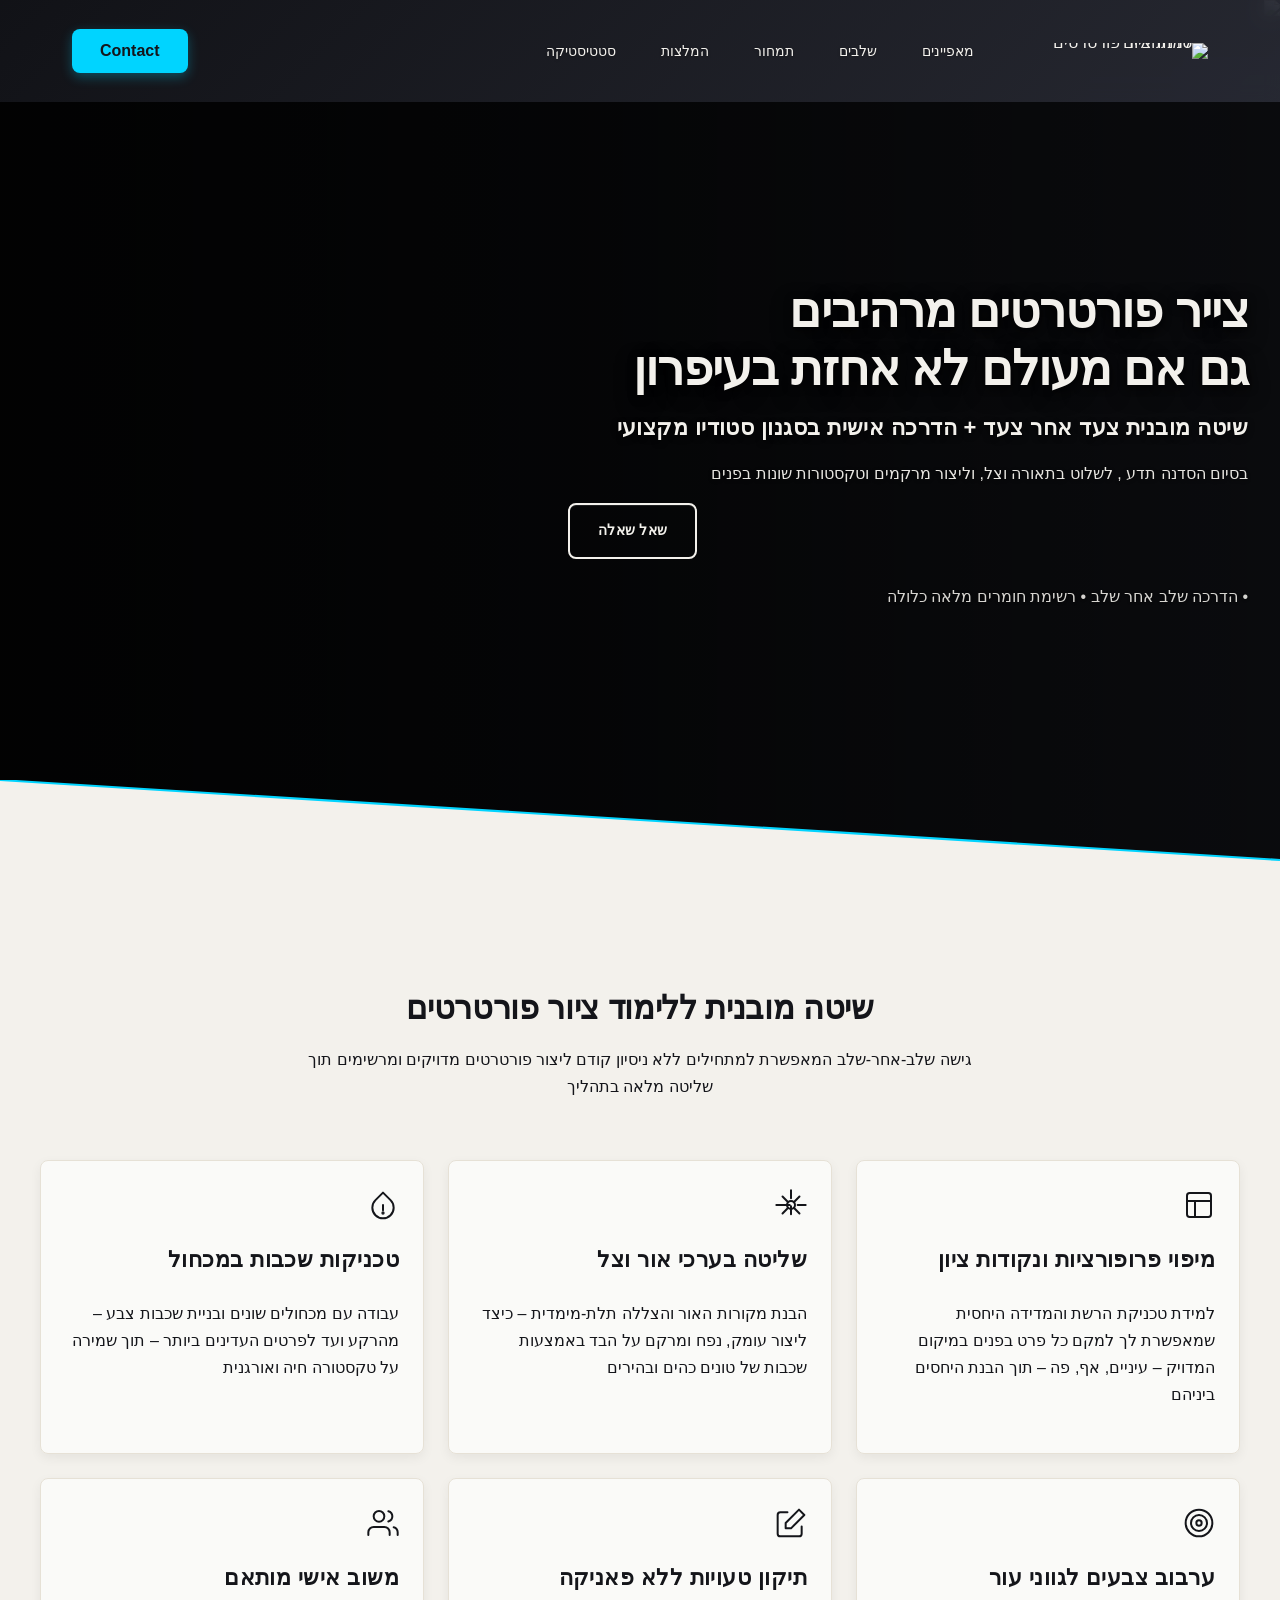
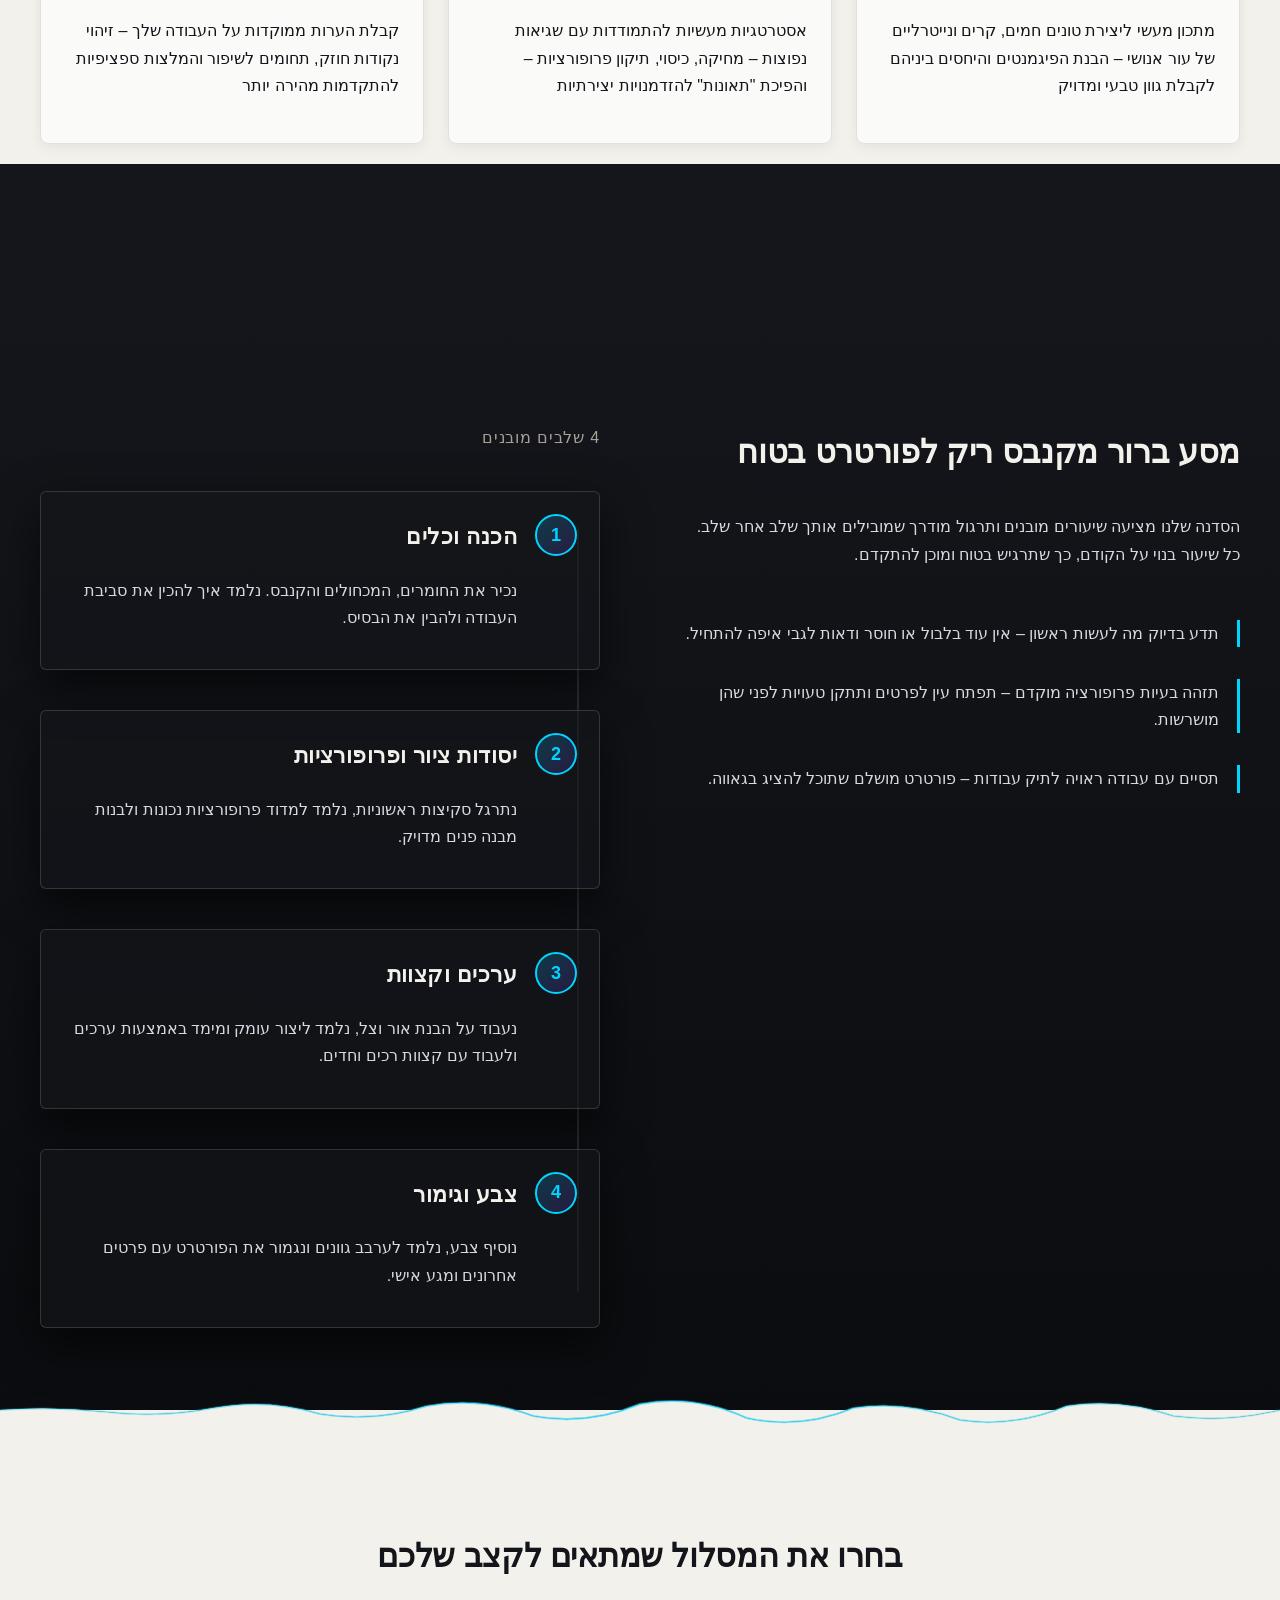
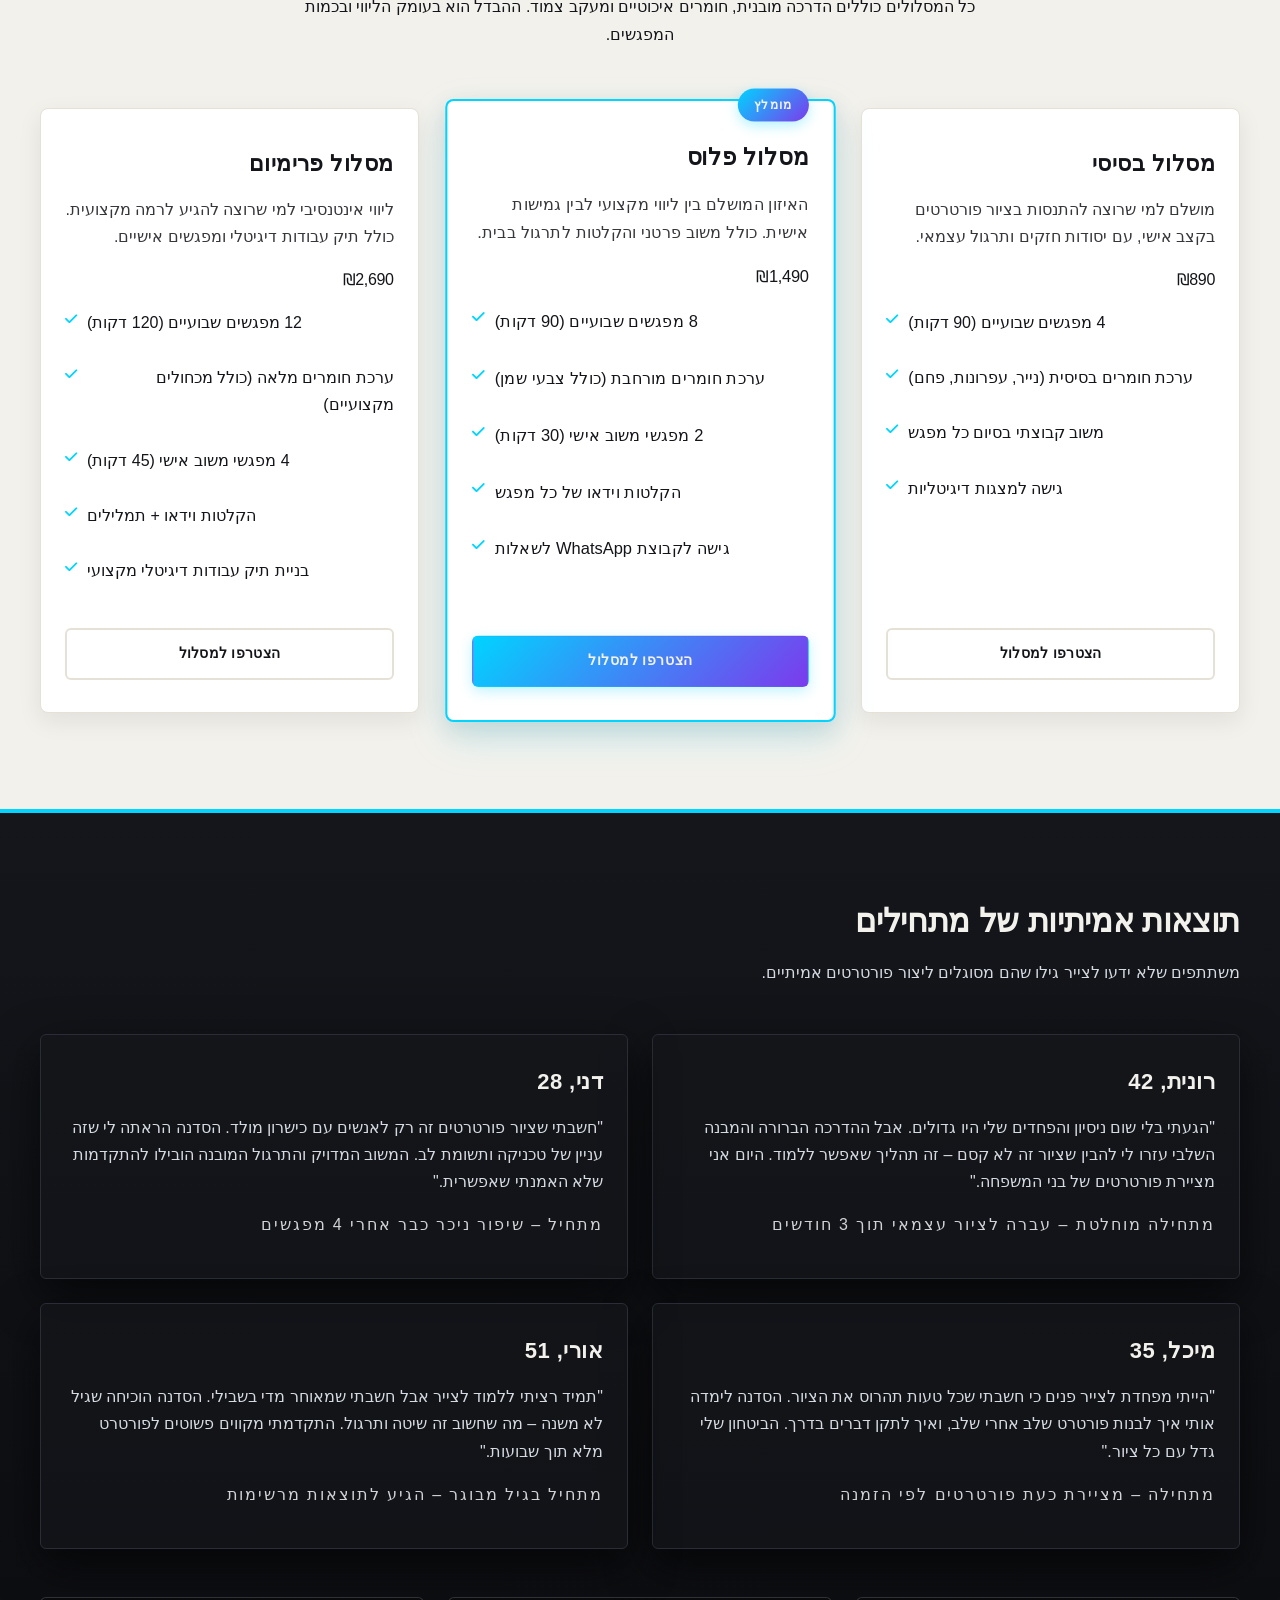
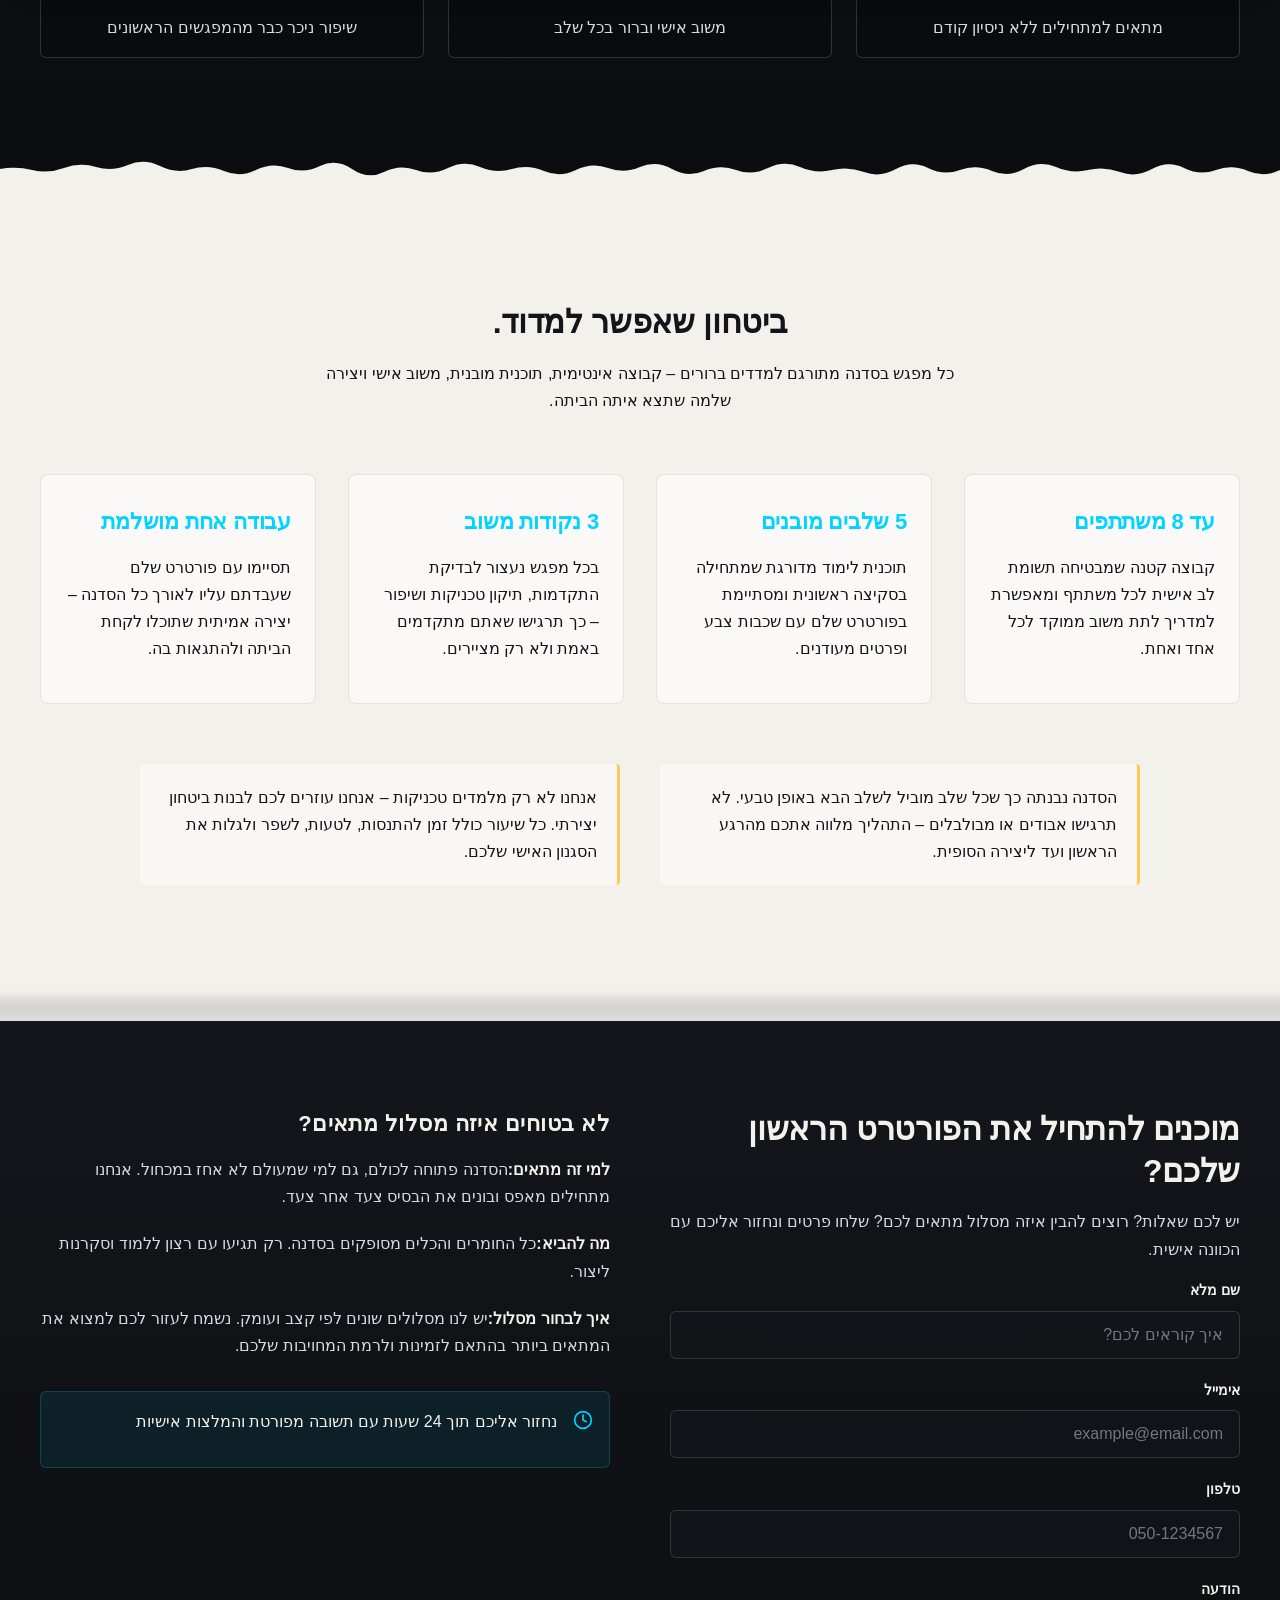
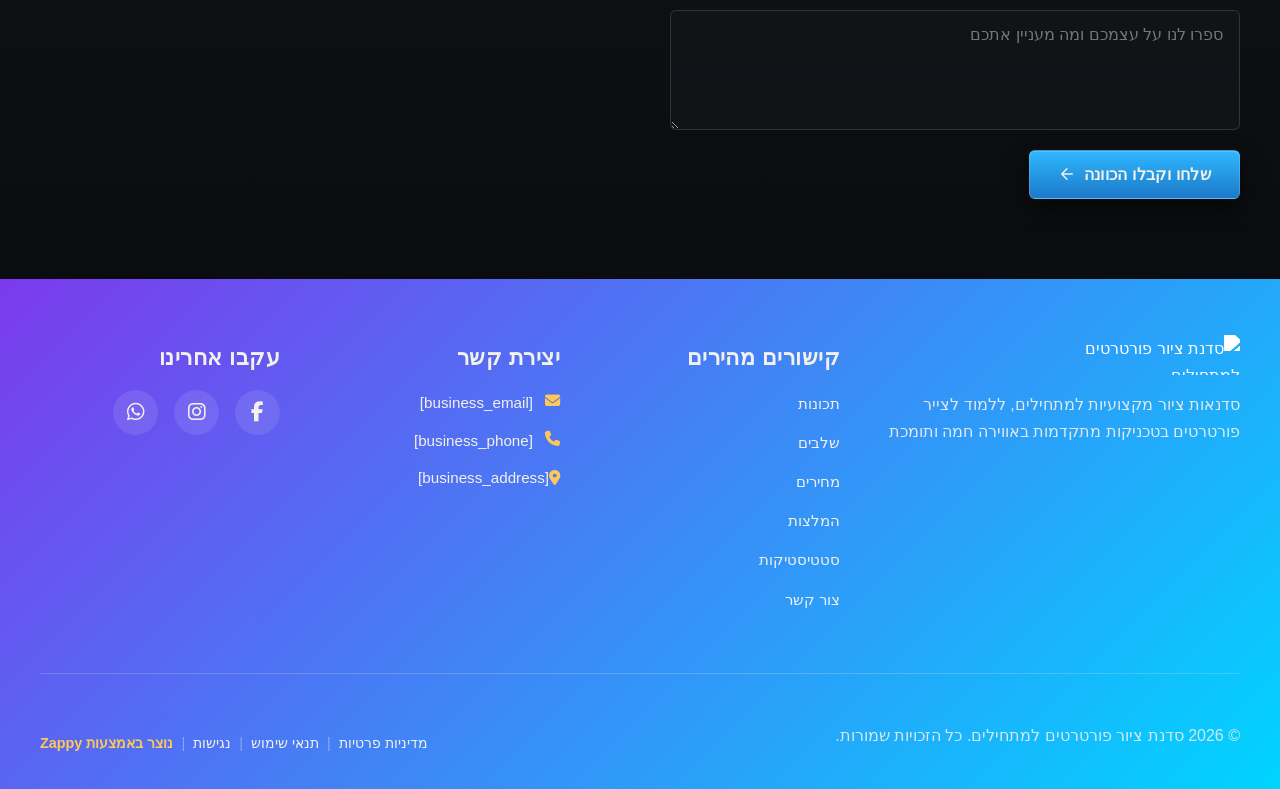
==== commit 1e4fb3d4: "Background sync: Progressive GitHub Sync" ====
--- a/public/index.html
+++ b/public/index.html
@@ -1 +1 @@
-<!doctype html><html dir="rtl" lang="he"><head><meta charset="UTF-8"><meta content="width=device-width,initial-scale=1" name="viewport"><meta content="index, follow" name="robots"><title>למדו לצייר פורטרטים מרהיבים מאפס — סדנת ציור פורטרטים למתחילים</title><meta content="סדנת ציור פורטרטים למתחילים ללא ניסיון קודם! לימוד טכניקות אמנותיות מקצועיות בהדרכה אישית. מגוון מסלולים ומחירים. הצטרפו עכשיו והפכו לאמנים!" name="description"><meta content="סדנת ציור פורטרטים למתחילים, סדנת ציור למתחילים ללא ניסיון, קורס ציור פורטרטים למבוגרים, סדנת ציור פורטרטים בישראל, לימוד ציור פורטרטים" name="keywords"><link href="/assets/favicon.ico" rel="icon" type="image/x-icon"><link href="/assets/favicon-16x16.png" rel="icon" type="image/png" sizes="16x16"><link href="/assets/favicon-32x32.png" rel="icon" type="image/png" sizes="32x32"><link href="/assets/favicon-48x48.png" rel="icon" type="image/png" sizes="48x48"><link href="/assets/favicon-192x192.png" rel="icon" type="image/png" sizes="192x192"><link href="/assets/favicon-512x512.png" rel="icon" type="image/png" sizes="512x512"><link href="/assets/apple-touch-icon.png" rel="apple-touch-icon"><script>!function(){"use strict";var t="8e0085f0-7d7a-4996-bee6-3b2b37cfb226",e="https://api.zappy5.com/api/analytics/track",a=18e5,n=2592e6,o=!0,i=!0,r=!0;var s=function(){var e="zappy_visitor_"+t,a=null;try{if(a=localStorage.getItem(e)){var o=JSON.parse(a),i=Date.now();if(i-o.created<n)return o.lastSeen=i,localStorage.setItem(e,JSON.stringify(o)),o.id}}catch(t){console.warn("Zappy Analytics: LocalStorage not available")}var r="zv_"+Date.now()+"_"+Math.random().toString(36).substr(2,9);try{localStorage.setItem(e,JSON.stringify({id:r,created:Date.now(),lastSeen:Date.now()}))}catch(t){}return r}(),c=function(){var e="zappy_session_"+t,n=null;try{if(n=sessionStorage.getItem(e)){var o=JSON.parse(n),i=Date.now();if(i-o.timestamp<a)return o.timestamp=i,sessionStorage.setItem(e,JSON.stringify(o)),o.id}}catch(t){console.warn("Zappy Analytics: SessionStorage not available")}var r="zs_"+Date.now()+"_"+Math.random().toString(36).substr(2,9);try{sessionStorage.setItem(e,JSON.stringify({id:r,timestamp:Date.now()}))}catch(t){}return r}();function l(a,n){n=n||{};var o={website_id:t,event_type:a,page_path:window.location.pathname,referrer:document.referrer||"direct",visitor_id:s,session_id:c,metadata:n};if(navigator.sendBeacon){var i=new Blob([JSON.stringify(o)],{type:"application/json"});navigator.sendBeacon(e,i)}else fetch(e,{method:"POST",headers:{"Content-Type":"application/json"},body:JSON.stringify(o),keepalive:!0}).catch(function(t){console.warn("Zappy Analytics: Failed to track event",t)})}o&&l("pageview",{title:document.title,url:window.location.href}),i&&document.addEventListener("click",function(t){var e=t.target;if("BUTTON"===e.tagName||e.closest("button")){var a="BUTTON"===e.tagName?e:e.closest("button");l("click",{element:"button",text:a.textContent.trim().substring(0,100),id:a.id||null,class:a.className||null})}else if("A"===e.tagName||e.closest("a")){var n="A"===e.tagName?e:e.closest("a");l("navigation",{element:"link",text:n.textContent.trim().substring(0,100),href:n.href,external:n.hostname!==window.location.hostname})}},!0),r&&document.addEventListener("submit",function(t){var e=t.target;l("form_submit",{form_id:e.id||null,form_name:e.name||null,form_action:e.action||null,form_method:e.method||"GET"})},!0);var d=Date.now();window.addEventListener("beforeunload",function(){l("page_unload",{time_on_page:Math.floor((Date.now()-d)/1e3),page_path:window.location.pathname})}),window.zappyAnalytics={track:l,getVisitorId:function(){return s},getSessionId:function(){return c}}}()</script><meta content="למדו לצייר פורטרטים מרהיבים מאפס — סדנת ציור פורטרטים למתחילים" property="og:title"><meta content="סדנת ציור פורטרטים למתחילים ללא ניסיון קודם! לימוד טכניקות אמנותיות מקצועיות בהדרכה אישית. מגוון מסלולים ומחירים. הצטרפו עכשיו והפכו לאמנים!" property="og:description"><meta content="website" property="og:type"><meta content="he_IL" property="og:locale"><meta content="summary_large_image" name="twitter:card"><meta content="למדו לצייר פורטרטים מרהיבים מאפס — סדנת ציור פורטרטים למתחילים" name="twitter:title"><meta content="סדנת ציור פורטרטים למתחילים ללא ניסיון קודם! לימוד טכניקות אמנותיות מקצועיות בהדרכה אישית. מגוון מסלולים ומחירים. הצטרפו עכשיו והפכו לאמנים!" name="twitter:description"><link href="https://cdnjs.cloudflare.com/ajax/libs/font-awesome/6.4.0/css/all.min.css" rel="stylesheet"><link href="/assets/favicon.ico" rel="icon" type="image/x-icon"><link href="/assets/favicon-16x16.png" rel="icon" type="image/png" sizes="16x16"><link href="/assets/favicon-32x32.png" rel="icon" type="image/png" sizes="32x32"><link href="/assets/favicon-48x48.png" rel="icon" type="image/png" sizes="48x48"><link href="/assets/favicon-192x192.png" rel="icon" type="image/png" sizes="192x192"><link href="/assets/favicon-512x512.png" rel="icon" type="image/png" sizes="512x512"><link href="/assets/apple-touch-icon.png" rel="apple-touch-icon"><link href="https://cdn.jsdelivr.net/npm/vanilla-cookieconsent@3/dist/cookieconsent.css" rel="stylesheet"><script src="https://cdn.jsdelivr.net/npm/vanilla-cookieconsent@3/dist/cookieconsent.umd.js"></script><script src="https://cdn.jsdelivr.net/gh/mickidum/acc_toolbar/acctoolbar/acctoolbar.min.js"></script><link href="/styles.css" rel="stylesheet"><style id="zappy-dropdown-submenu-styles">#navMenu li:has(.sub-menu),.nav-menu li:has(.sub-menu),.navbar li:has(.sub-menu),nav li:has(.sub-menu){position:relative}#navMenu .sub-menu,.nav-menu .sub-menu,.navbar .sub-menu,nav .sub-menu{display:block!important;position:absolute!important;top:100%;left:0;min-width:220px;background:#fff;border-radius:8px;box-shadow:0 8px 25px rgba(0,0,0,.15);padding:8px 0;opacity:0;visibility:hidden;transform:translateY(10px);transition:all .3s ease;z-index:1000;list-style:none;pointer-events:none}#navMenu li:hover>.sub-menu,.nav-menu li:hover>.sub-menu,.navbar li:hover>.sub-menu,nav li:hover>.sub-menu{opacity:1!important;visibility:visible!important;transform:translateY(0)!important;pointer-events:auto!important}.sub-menu li{list-style:none;margin:0;padding:0}.sub-menu a{display:block!important;padding:10px 16px!important;color:var(--text-dark,#333)!important;font-weight:500;text-decoration:none;white-space:nowrap;transition:background-color .2s}.sub-menu a:hover{background-color:#f5f5f5}[dir=rtl] .nav-menu .sub-menu,[dir=rtl] .navbar .sub-menu,[dir=rtl] nav .sub-menu,html[lang=ar] .nav-menu .sub-menu,html[lang=ar] .navbar .sub-menu,html[lang=ar] nav .sub-menu,html[lang=he] .nav-menu .sub-menu,html[lang=he] .navbar .sub-menu,html[lang=he] nav .sub-menu{left:auto!important;right:0!important}.sub-menu:empty,.sub-menu:not(:has(li)),.sub-menu:not(:has(li:not(.zappy-hidden-menu-item))){display:none!important;opacity:0!important;visibility:hidden!important;pointer-events:none!important}li:has(.menu-group-title):hover>.sub-menu{opacity:1!important;visibility:visible!important;transform:translateY(0)!important;pointer-events:auto!important}#navMenu>li>.menu-group-title,.nav-menu>li>.menu-group-title{display:inline-block;padding:.5rem 1rem;cursor:default;user-select:none}@media (max-width:768px){#navMenu .sub-menu,.nav-menu .sub-menu,.navbar .sub-menu,nav .sub-menu{position:static!important;transform:none!important;box-shadow:none!important;background:0 0!important;max-height:0;overflow:hidden;opacity:0;visibility:hidden;transition:max-height .3s ease,opacity .3s ease;padding:0!important;border-radius:0!important}.sub-menu.mobile-expanded{max-height:500px!important;opacity:1!important;visibility:visible!important;padding:8px 0 8px 16px!important}[dir=rtl] .sub-menu.mobile-expanded,html[lang=he] .sub-menu.mobile-expanded{padding:8px 16px 8px 0!important}#navMenu li:hover>.sub-menu,.nav-menu li:hover>.sub-menu,.navbar li:hover>.sub-menu,nav li:hover>.sub-menu{opacity:0;visibility:hidden;pointer-events:none}#navMenu li>.sub-menu.mobile-expanded,.nav-menu li>.sub-menu.mobile-expanded,.navbar li>.sub-menu.mobile-expanded,nav li>.sub-menu.mobile-expanded{opacity:1!important;visibility:visible!important;pointer-events:auto!important}#navMenu li:has(.sub-menu),.nav-menu li:has(.sub-menu),.navbar li:has(.sub-menu),nav li:has(.sub-menu){display:flex!important;flex-wrap:wrap!important;align-items:center!important;position:relative!important;min-height:44px!important}#navMenu li:has(.sub-menu)>a,.nav-menu li:has(.sub-menu)>a,.navbar li:has(.sub-menu)>a,nav li:has(.sub-menu)>a{flex:1!important;min-width:0!important}#navMenu li:has(.sub-menu)>.menu-group-title,.nav-menu li:has(.sub-menu)>.menu-group-title,.navbar li:has(.sub-menu)>.menu-group-title,nav li:has(.sub-menu)>.menu-group-title{flex:1!important;min-width:0!important;padding:0!important;line-height:inherit!important}#navMenu li:has(.sub-menu)>.sub-menu,.nav-menu li:has(.sub-menu)>.sub-menu,.navbar li:has(.sub-menu)>.sub-menu,nav li:has(.sub-menu)>.sub-menu{flex-basis:100%!important;width:100%!important}#navMenu li:has(.sub-menu)>a [class*=arrow],#navMenu li:has(.sub-menu)>a [class*=chevron],.nav-menu li:has(.sub-menu)>a .fa-angle-down,.nav-menu li:has(.sub-menu)>a .fa-chevron-down,.nav-menu li:has(.sub-menu)>a [class*=arrow],.nav-menu li:has(.sub-menu)>a [class*=chevron],nav li:has(.sub-menu)>a [class*=arrow],nav li:has(.sub-menu)>a [class*=chevron]{display:none!important;visibility:hidden!important}.mobile-submenu-toggle{display:flex!important;align-items:center!important;justify-content:center!important;width:44px!important;height:auto!important;background:0 0!important;border:none!important;cursor:pointer!important;color:var(--text-dark)!important;position:static!important;flex-shrink:0!important;align-self:stretch!important;z-index:2!important;padding:0!important;margin:0!important}.mobile-submenu-toggle::after{content:''!important;width:0!important;height:0!important;border-left:6px solid transparent!important;border-right:6px solid transparent!important;border-top:7px solid currentColor!important;transition:transform .3s ease!important}.mobile-submenu-toggle.expanded::after{transform:rotate(180deg)!important}.sub-menu a{padding:10px 0!important;display:block!important;color:var(--text-dark)!important}.navbar .sub-menu li a,.zappy-products-dropdown .sub-menu a,nav.navbar .sub-menu li a{color:var(--text-dark)!important}}@media (min-width:769px){.mobile-submenu-toggle{display:none!important}}</style><style id="mobile-lang-menu-deployed-css">@media (max-width:768px){.lang-switcher,.nav-container .lang-switcher,.nav-cta-container .lang-switcher,.nav-ecommerce-icons .lang-switcher,.nav-icons-left .lang-switcher,.navbar .lang-switcher,.navbar .nav-cta-container .lang-switcher{display:none!important}.mobile-lang-menu{width:100%;border-top:1px solid rgba(128,128,128,.2);padding:8px 0 0 0;margin-top:8px}.mobile-lang-toggle{display:flex!important;align-items:center;justify-content:space-between;width:100%;padding:12px 16px;background:0 0;border:none;cursor:pointer;font-size:15px;color:inherit;font-family:inherit}.mobile-lang-toggle::after{content:'';display:inline-block;width:8px;height:8px;border-right:2px solid currentColor;border-bottom:2px solid currentColor;transform:rotate(45deg);transition:transform .3s ease;margin-left:8px}.mobile-lang-toggle.expanded::after{transform:rotate(-135deg)}.mobile-lang-options{max-height:0;overflow:hidden;transition:max-height .3s ease}.mobile-lang-options.expanded{max-height:300px}.mobile-lang-option{display:flex!important;align-items:center;gap:10px;padding:10px 24px;text-decoration:none;color:inherit;font-size:14px;font-family:inherit}.mobile-lang-option:hover{background:rgba(128,128,128,.1)}.mobile-lang-option.active{font-weight:600;opacity:.7;pointer-events:none}.mobile-lang-option img{width:20px;height:20px;border-radius:50%}}@media (min-width:769px){.mobile-lang-menu{display:none!important}}</style><style id="zappy-widget-visibility">#mic-access-tool-box,#mic-access-tool-general-button,#mic-init-access-tool #mic-access-tool-box,#mic-init-access-tool #mic-access-tool-general-button,#mic-init-access-tool .mic-access-tool-general-button,._access-icon,._access-menu,.mic-access-tool-box,.mic-access-tool-general-button,div[id*=mic-access-tool-box]{display:none!important;visibility:hidden!important;opacity:0!important;pointer-events:none!important}</style></head><body><nav class="navbar" dir="rtl"><button class="mobile-toggle" aria-label="תפריט" id="mobileToggle"><svg viewBox="0 0 24 24" fill="none" height="24" width="24" class="hamburger-icon"><path d="M3 12h18M3 6h18M3 18h18" stroke="currentColor" stroke-width="2" stroke-linecap="round"></path></svg><svg viewBox="0 0 24 24" fill="none" height="24" width="24" style="display:none" class="close-icon"><path d="M18 6L6 18M6 6l12 12" stroke="currentColor" stroke-width="2" stroke-linecap="round"></path></svg></button><button class="phone-header-btn" aria-label="התקשר" data-phone="[business_phone]"><svg viewBox="0 0 24 24" fill="currentColor" height="20" width="20"><path d="M22 16.92v3a2 2 0 0 1-2.18 2 19.79 19.79 0 0 1-8.63-3.07 19.5 19.5 0 0 1-6-6 19.79 19.79 0 0 1-3.07-8.67A2 2 0 0 1 4.11 2h3a2 2 0 0 1 2 1.72 12.84 12.84 0 0 0 .7 2.81 2 2 0 0 1-.45 2.11L8.09 9.91a16 16 0 0 0 6 6l1.27-1.27a2 2 0 0 1 2.11-.45 12.84 12.84 0 0 0 2.81.7A2 2 0 0 1 22 16.92z"></path></svg></button><div class="nav-container"><div class="nav-right-group"><div class="nav-brand"><a href="/" class="logo-link"><img alt="סדנת ציור פורטרטים למתחילים" class="logo" src="/assets/business-logo.webp"></a></div><ul class="nav-menu" id="navMenu"><li><a href="#features">מאפיינים</a></li><li><a href="#steps">שלבים</a></li><li><a href="#pricing">תמחור</a></li><li><a href="#testimonials">המלצות</a></li><li><a href="#stats">סטטיסטיקה</a></li></ul></div><div class="nav-cta-container"><a href="#contact" class="nav-cta-btn">Contact</a></div></div></nav><script>window.addEventListener("load",function(){const e=document.querySelector(".navbar, nav, header");if(!e)return void console.log("[Navbar] Navbar element not found");let t=document.getElementById("mobileToggle")||document.querySelector(".mobile-toggle")||document.querySelector(".hamburger")||document.querySelector(".hamburger-menu")||document.querySelector(".menu-toggle")||document.querySelector(".burger-menu")||document.querySelector('[aria-label="Menu"]')||document.querySelector('[aria-label="תפריט"]');const o=document.querySelector(".phone-header-btn"),n=window.getComputedStyle(e);let r=n.backgroundColor;if(console.log("[Navbar] Initial navbar background:",r),"transparent"===r||"rgba(0, 0, 0, 0)"===r||r.startsWith("rgba")&&r.includes(", 0)")){const e=n.backgroundImage;if(e&&"none"!==e)console.log("[Navbar] Navbar has background image/gradient, using dark text"),r="rgb(240, 240, 240)";else{const e=window.getComputedStyle(document.body).backgroundColor;console.log("[Navbar] Navbar transparent, using body background:",e),r=e}}const i=r.match(/\d+/g);if(i&&i.length>=3){const e=(.299*parseInt(i[0])+.587*parseInt(i[1])+.114*parseInt(i[2]))/255;console.log("[Navbar] Mobile button colors preserved from Claude CSS (luminance:",e.toFixed(2)+")");const n=document.createElement("style");n.id="zappy-mobile-nav-fix";document.documentElement.lang;document.documentElement.dir,n.textContent='\n        /* Hide mobile buttons on desktop, show only on mobile */\n        @media (min-width: 769px) {\n          .mobile-toggle,\n          .phone-header-btn {\n            display: none !important;\n          }\n        }\n        \n        /* Show and position mobile buttons correctly on mobile */\n        @media (max-width: 768px) {\n          .mobile-toggle,\n          .phone-header-btn {\n            position: absolute !important;\n            top: 50% !important;\n            transform: translateY(-50%) !important;\n            z-index: 1001 !important;\n            display: flex !important;\n            align-items: center !important;\n            justify-content: center !important;\n            width: 36px !important;\n            height: 36px !important;\n            border-radius: 50% !important;\n            border: none !important;\n            cursor: pointer !important;\n            padding: 6px !important;\n            background: none !important;\n            color: var(--nav-text, var(--text-dark)) !important;\n          }\n          \n          /* LTR positioning (default): hamburger LEFT, phone RIGHT */\n          html:not([dir="rtl"]):not([lang="he"]):not([lang="ar"]) .mobile-toggle,\n          html[dir="ltr"] .mobile-toggle {\n            left: 12px !important;\n            right: auto !important;\n          }\n          html:not([dir="rtl"]):not([lang="he"]):not([lang="ar"]) .phone-header-btn,\n          html[dir="ltr"] .phone-header-btn {\n            right: 12px !important;\n            left: auto !important;\n          }\n          \n          /* RTL positioning: hamburger RIGHT, phone LEFT */\n          html[dir="rtl"] .mobile-toggle,\n          html[lang="he"] .mobile-toggle,\n          html[lang="ar"] .mobile-toggle {\n            right: 12px !important;\n            left: auto !important;\n          }\n          html[dir="rtl"] .phone-header-btn,\n          html[lang="he"] .phone-header-btn,\n          html[lang="ar"] .phone-header-btn {\n            left: 12px !important;\n            right: auto !important;\n          }\n          \n          /* CRITICAL: Ensure nav-container has min-height on mobile */\n          /* All children are positioned absolutely/fixed on mobile, so height:auto collapses to 0 */\n          .nav-container {\n            min-height: 70px !important;\n            position: relative !important;\n          }\n          \n          /* Ensure SVG icons are properly sized and inherit color */\n          .mobile-toggle svg,\n          .phone-header-btn svg {\n            width: 24px !important;\n            height: 24px !important;\n            /* Don\'t force display - let JavaScript control hamburger/close toggle */\n          }\n          \n          /* Reset nav-cta-container on mobile - remove desktop box-shadow/padding */\n          /* that creates a visible ghost box when CTA button is hidden */\n          .nav-cta-container {\n            box-shadow: none !important;\n            padding: 0 !important;\n          }\n          \n          /* Hide nav-cta-container entirely on mobile when there\'s no lang-switcher */\n          /* (only the CTA button is inside, and it\'s hidden on mobile) */\n          .nav-cta-container:not(:has(.lang-switcher)) {\n            display: none !important;\n          }\n          \n          /* CRITICAL: Prevent hero image fade gradient from bleeding over headline text */\n          /* The .image-fade-gradient has bottom: -30px (extends below parent) */\n          /* On mobile stacked layout, this overlaps the h1 text below the image */\n          .hero-image-column {\n            overflow: hidden !important;\n          }\n          .image-fade-gradient {\n            bottom: 0 !important;\n          }\n          \n          /* Hide desktop language switcher on mobile - hamburger menu handles it */\n          /* High specificity to override stored CSS */\n          .lang-switcher,\n          .nav-cta-container .lang-switcher,\n          .nav-container .lang-switcher,\n          .navbar .lang-switcher,\n          .navbar .nav-cta-container .lang-switcher {\n            display: none !important;\n          }\n        }\n      ';const r=document.getElementById("zappy-mobile-nav-fix");r&&r.remove(),document.head.appendChild(n),console.log("[Navbar] Critical CSS injected for mobile nav positioning");const l=window.innerWidth<=768;if(t){const e=t.querySelector(".hamburger-icon"),o=t.querySelector(".close-icon");e&&(e.style.setProperty("width","24px","important"),e.style.setProperty("height","24px","important"),e.style.setProperty("display","block","important")),o&&(o.style.setProperty("width","24px","important"),o.style.setProperty("height","24px","important"),o.style.setProperty("display","none","important")),l?(t.style.setProperty("position","absolute","important"),t.style.setProperty("top","50%","important"),t.style.setProperty("transform","translateY(-50%)","important"),t.style.setProperty("z-index","1001","important"),t.style.removeProperty("left"),t.style.removeProperty("right"),console.log("[Navbar] Mobile toggle positioning applied (mobile viewport)")):(t.style.removeProperty("position"),t.style.removeProperty("top"),t.style.removeProperty("transform"),t.style.removeProperty("z-index"),t.style.removeProperty("left"),t.style.removeProperty("right"),console.log("[Navbar] Desktop viewport - cleared mobile toggle inline positioning"))}if(o){const e=o.querySelector("svg");e&&(e.style.width="24px",e.style.height="24px",e.setAttribute("width","24"),e.setAttribute("height","24")),l?(o.style.setProperty("position","absolute","important"),o.style.setProperty("top","50%","important"),o.style.setProperty("transform","translateY(-50%)","important"),o.style.setProperty("z-index","1001","important"),o.style.removeProperty("left"),o.style.removeProperty("right"),console.log("[Navbar] Phone button positioning applied (mobile viewport)")):(o.style.removeProperty("position"),o.style.removeProperty("top"),o.style.removeProperty("transform"),o.style.removeProperty("z-index"),o.style.removeProperty("left"),o.style.removeProperty("right"),console.log("[Navbar] Desktop viewport - cleared phone button inline positioning"))}}else console.log("[Navbar] Could not parse background color:",r);t=document.getElementById("mobileToggle")||document.querySelector(".mobile-toggle")||document.querySelector(".hamburger")||document.querySelector(".hamburger-menu")||document.querySelector(".menu-toggle")||document.querySelector(".burger-menu")||document.querySelector('[aria-label="Menu"]')||document.querySelector('[aria-label="תפריט"]');const l=document.getElementById("navMenu")||document.querySelector(".nav-menu")||document.querySelector(".nav-links")||document.querySelector("nav ul:not(.submenu)");if(!t||!l)return void console.log("[Navbar] Mobile toggle or menu not found:",{toggle:!!t,menu:!!l});l.id||(l.id="navMenu"),console.log("[Navbar] Initializing mobile menu...");const a=t.cloneNode(!0);t.parentNode.replaceChild(a,t),a.addEventListener("click",function(e){e.preventDefault(),e.stopPropagation();const t=this.querySelector(".hamburger-icon"),o=this.querySelector(".close-icon");l.classList.contains("active")?(l.classList.remove("active"),t&&t.style.setProperty("display","block","important"),o&&o.style.setProperty("display","none","important"),document.body.style.overflow="",console.log("[Navbar] Menu closed")):(l.classList.add("active"),t&&t.style.setProperty("display","none","important"),o&&o.style.setProperty("display","block","important"),document.body.style.overflow="hidden",console.log("[Navbar] Menu opened"))}),l.querySelectorAll("a").forEach(function(e){e.addEventListener("click",function(){if("#"===this.getAttribute("href"))return;const e=a.querySelector(".hamburger-icon"),t=a.querySelector(".close-icon");l.classList.remove("active"),e&&e.style.setProperty("display","block","important"),t&&t.style.setProperty("display","none","important"),document.body.style.overflow="",console.log("[Navbar] Menu closed (link clicked)")})});var s=l.querySelectorAll(".dropdown-toggle");s.forEach(function(e){e.addEventListener("click",function(e){e.preventDefault(),e.stopPropagation();var t=this.closest(".nav-dropdown");t&&(t.parentNode.querySelectorAll(".nav-dropdown.open").forEach(function(e){e!==t&&e.classList.remove("open")}),t.classList.toggle("open"),console.log("[Navbar] Dropdown toggled:",t.classList.contains("open")?"open":"closed"))})}),document.addEventListener("click",function(e){e.target.closest(".nav-dropdown")||document.querySelectorAll(".nav-dropdown.open").forEach(function(e){e.classList.remove("open")})}),console.log("[Navbar] Dropdown handlers initialized for "+s.length+" dropdowns"),o&&o.addEventListener("click",function(){const e=document.querySelectorAll('a[href^="tel:"]'),t=e.length>0?e[0].getAttribute("href").replace("tel:",""):"[business_phone]";window.location.href="tel:"+t,console.log("[Navbar] Phone button clicked")}),console.log("[Navbar] Mobile menu initialized successfully");const p=function(){const e=document.querySelector(".whatsapp-float");e&&(window.innerWidth>=769?(e.style.setProperty("display","none","important"),e.style.setProperty("visibility","hidden","important"),e.style.setProperty("opacity","0","important"),e.style.setProperty("pointer-events","none","important"),console.log("[WhatsApp] Button hidden on desktop")):(e.style.removeProperty("display"),e.style.removeProperty("visibility"),e.style.removeProperty("opacity"),e.style.removeProperty("pointer-events"),console.log("[WhatsApp] Button visible on mobile")))};let c;p(),window.addEventListener("resize",function(){clearTimeout(c),c=setTimeout(p,100)})})</script><main><section class="index-hero-section" data-layout-spec="בית-hero" id="hero" data-hero-type="fullscreen-scrim"><div class="index-hero-section__bg-wrapper"><img alt="אווירת סטודיו אמנות בלילה" class="index-hero-section__bg-image" src="/assets/site-index-hero-bg.webp" data-context="Dark, atmospheric art studio at night with dramatic side lighting. Wooden easels with portrait canvases visible in soft focus. Paint palettes with rich oil colors (umbers, ochres, crimsons) on a weathered table. Warm amber and cool blue lighting creating depth. Professional artist workspace with brushes, charcoal sticks, and texture. Cinematic noir mood with high contrast shadows. Shot from a low angle to feel immersive and intimate. Background fades to deep charcoal black." data-hero-bg="true" data-placeholder="index-hero-bg" height="1080" width="1920"></div><div class="index-hero-section__scrim"></div><div class="index-hero-section__content-wrapper"><div class="index-hero-section__content"><h1 class="index-hero-section__headline">צייר פורטרטים מרהיבים<br>גם אם מעולם לא אחזת בעיפרון</h1><h3 class="index-hero-section__subheadline">שיטה מובנית צעד אחר צעד + הדרכה אישית בסגנון סטודיו מקצועי</h3><p class="index-hero-section__description">בסיום הסדנה תדע , לשלוט בתאורה וצל, וליצור מרקמים וטקסטורות שונות בפנים</p><div class="index-hero-section__cta-group"><a href="#pricing" class="index-hero-section__btn index-hero-section__btn--primary">בחר את המסלול שלך</a><a href="#contact" class="index-hero-section__btn index-hero-section__btn--secondary">שאל שאלה</a></div><p class="index-hero-section__trust-cue">• הדרכה שלב אחר שלב • רשימת חומרים מלאה כלולה</p></div></div><div class="index-hero-section__divider-wrapper"><svg viewBox="0 0 1200 120" xmlns="http://www.w3.org/2000/svg" aria-hidden="true" preserveAspectRatio="none"><defs><linearGradient id="index-hero-neon-line" x1="0%" x2="100%" y1="0%" y2="0%"><stop offset="0%" style="stop-color:var(--primary);stop-"></stop><stop offset="30%" style="stop-color:var(--primary);stop-opacity:1"></stop><stop offset="70%" style="stop-color:var(--primary);stop-opacity:1"></stop><stop offset="100%" style="stop-color:var(--primary);stop-"></stop></linearGradient></defs><path d="M0,120 L0,0 L1200,80 L1200,120 Z" fill="var(--bg-light)"></path><line x1="0" x2="1200" y1="0" y2="80" stroke="url(#index-hero-neon-line)" stroke-width="2"></line></svg></div></section><section class="index-features-section" data-layout-spec="בית-features"><div class="index-features-container"><div class="index-features-header"><h2>שיטה מובנית ללימוד ציור פורטרטים</h2><p>גישה שלב-אחר-שלב המאפשרת למתחילים ללא ניסיון קודם ליצור פורטרטים מדויקים ומרשימים תוך שליטה מלאה בתהליך</p></div><div class="index-features-grid"><div class="index-features-card"><div class="index-features-card-content"><div class="index-features-icon-wrapper"><svg viewBox="0 0 24 24" fill="none" data-element-type="icon" data-icon-type="svg" stroke="currentColor" stroke-linecap="round" stroke-linejoin="round" stroke-width="1.5"><rect height="18" width="18" x="3" y="3" rx="2"></rect><line x1="3" x2="21" y1="9" y2="9"></line><line x1="9" x2="9" y1="21" y2="9"></line></svg></div><div class="index-features-text"><h3>מיפוי פרופורציות ונקודות ציון</h3><p>למידת טכניקת הרשת והמדידה היחסית שמאפשרת לך למקם כל פרט בפנים במיקום המדויק – עיניים, אף, פה – תוך הבנת היחסים ביניהם</p></div></div></div><div class="index-features-card"><div class="index-features-card-content"><div class="index-features-icon-wrapper"><svg viewBox="0 0 24 24" fill="none" data-element-type="icon" data-icon-type="svg" stroke="currentColor" stroke-linecap="round" stroke-linejoin="round" stroke-width="1.5"><circle cx="12" cy="12" r="3"></circle><path d="M12 1v6m0 6v6m11-7h-6m-6 0H1"></path><path d="M18.36 5.64l-4.24 4.24m-4.24 4.24L5.64 18.36m12.72 0l-4.24-4.24m-4.24-4.24L5.64 5.64"></path></svg></div><div class="index-features-text"><h3>שליטה בערכי אור וצל</h3><p>הבנת מקורות האור והצללה תלת-מימדית – כיצד ליצור עומק, נפח ומרקם על הבד באמצעות שכבות של טונים כהים ובהירים</p></div></div></div><div class="index-features-card"><div class="index-features-card-content"><div class="index-features-icon-wrapper"><svg viewBox="0 0 24 24" fill="none" data-element-type="icon" data-icon-type="svg" stroke="currentColor" stroke-linecap="round" stroke-linejoin="round" stroke-width="1.5"><path d="M12 2.69l5.66 5.66a8 8 0 1 1-11.31 0z"></path><path d="M12 16v-4"></path><circle cx="12" cy="18" r="0.5" fill="currentColor"></circle></svg></div><div class="index-features-text"><h3>טכניקות שכבות במכחול</h3><p>עבודה עם מכחולים שונים ובניית שכבות צבע – מהרקע ועד לפרטים העדינים ביותר – תוך שמירה על טקסטורה חיה ואורגנית</p></div></div></div><div class="index-features-card"><div class="index-features-card-content"><div class="index-features-icon-wrapper"><svg viewBox="0 0 24 24" fill="none" data-element-type="icon" data-icon-type="svg" stroke="currentColor" stroke-linecap="round" stroke-linejoin="round" stroke-width="1.5"><circle cx="12" cy="12" r="10"></circle><circle cx="12" cy="12" r="6"></circle><circle cx="12" cy="12" r="2"></circle></svg></div><div class="index-features-text"><h3>ערבוב צבעים לגווני עור</h3><p>מתכון מעשי ליצירת טונים חמים, קרים ונייטרליים של עור אנושי – הבנת הפיגמנטים והיחסים ביניהם לקבלת גוון טבעי ומדויק</p></div></div></div><div class="index-features-card"><div class="index-features-card-content"><div class="index-features-icon-wrapper"><svg viewBox="0 0 24 24" fill="none" data-element-type="icon" data-icon-type="svg" stroke="currentColor" stroke-linecap="round" stroke-linejoin="round" stroke-width="1.5"><path d="M20 14.66V20a2 2 0 0 1-2 2H4a2 2 0 0 1-2-2V6a2 2 0 0 1 2-2h5.34"></path><polygon points="18 2 22 6 12 16 8 16 8 12 18 2"></polygon></svg></div><div class="index-features-text"><h3>תיקון טעויות ללא פאניקה</h3><p>אסטרטגיות מעשיות להתמודדות עם שגיאות נפוצות – מחיקה, כיסוי, תיקון פרופורציות – והפיכת "תאונות" להזדמנויות יצירתיות</p></div></div></div><div class="index-features-card"><div class="index-features-card-content"><div class="index-features-icon-wrapper"><svg viewBox="0 0 24 24" fill="none" data-element-type="icon" data-icon-type="svg" stroke="currentColor" stroke-linecap="round" stroke-linejoin="round" stroke-width="1.5"><path d="M17 21v-2a4 4 0 0 0-4-4H5a4 4 0 0 0-4 4v2"></path><circle cx="9" cy="7" r="4"></circle><path d="M23 21v-2a4 4 0 0 0-3-3.87m-4-12a4 4 0 0 1 0 7.75"></path></svg></div><div class="index-features-text"><h3>משוב אישי מותאם</h3><p>קבלת הערות ממוקדות על העבודה שלך – זיהוי נקודות חוזק, תחומים לשיפור והמלצות ספציפיות להתקדמות מהירה יותר</p></div></div></div></div></div><div class="index-features-divider-wrapper"><svg viewBox="0 0 1200 120" xmlns="http://www.w3.org/2000/svg" aria-hidden="true" preserveAspectRatio="none"><defs><linearGradient id="index-features-gradient" x1="0%" x2="0%" y1="0%" y2="100%"><stop offset="0%" style="stop-color:var(--bg-light);stop-opacity:1"></stop><stop offset="100%" style="stop-color:var(--bg-dark);stop-opacity:1"></stop></linearGradient></defs><path d="M0,120 L0,0 L1200,0 L1200,120 Z" fill="#14161B"></path></svg></div></section><section class="index-steps-section" data-layout-spec="בית-steps"><div class="index-steps-container"><div class="index-steps-content-column"><h2 class="index-steps-title">מסע ברור מקנבס ריק לפורטרט בטוח</h2><p class="index-steps-intro">הסדנה שלנו מציעה שיעורים מובנים ותרגול מודרך שמובילים אותך שלב אחר שלב. כל שיעור בנוי על הקודם, כך שתרגיש בטוח ומוכן להתקדם.</p><div class="index-steps-outcomes"><p class="index-steps-outcome">תדע בדיוק מה לעשות ראשון – אין עוד בלבול או חוסר ודאות לגבי איפה להתחיל.</p><p class="index-steps-outcome">תזהה בעיות פרופורציה מוקדם – תפתח עין לפרטים ותתקן טעויות לפני שהן מושרשות.</p><p class="index-steps-outcome">תסיים עם עבודה ראויה לתיק עבודות – פורטרט מושלם שתוכל להציג בגאווה.</p></div></div><div class="index-steps-progress-column"><p class="index-steps-progress-indicator">4 שלבים מובנים</p><div class="index-steps-stack"><div class="index-steps-line"></div><div class="index-steps-card"><div class="index-steps-card-number">1</div><div class="index-steps-card-content"><h3 class="index-steps-card-title">הכנה וכלים</h3><p class="index-steps-card-text">נכיר את החומרים, המכחולים והקנבס. נלמד איך להכין את סביבת העבודה ולהבין את הבסיס.</p></div></div><div class="index-steps-card"><div class="index-steps-card-number">2</div><div class="index-steps-card-content"><h3 class="index-steps-card-title">יסודות ציור ופרופורציות</h3><p class="index-steps-card-text">נתרגל סקיצות ראשוניות, נלמד למדוד פרופורציות נכונות ולבנות מבנה פנים מדויק.</p></div></div><div class="index-steps-card"><div class="index-steps-card-number">3</div><div class="index-steps-card-content"><h3 class="index-steps-card-title">ערכים וקצוות</h3><p class="index-steps-card-text">נעבוד על הבנת אור וצל, נלמד ליצור עומק ומימד באמצעות ערכים ולעבוד עם קצוות רכים וחדים.</p></div></div><div class="index-steps-card"><div class="index-steps-card-number">4</div><div class="index-steps-card-content"><h3 class="index-steps-card-title">צבע וגימור</h3><p class="index-steps-card-text">נוסיף צבע, נלמד לערבב גוונים ונגמור את הפורטרט עם פרטים אחרונים ומגע אישי.</p></div></div></div></div></div><div class="index-steps-divider-wrapper"><svg viewBox="0 0 1200 60" xmlns="http://www.w3.org/2000/svg" aria-hidden="true" preserveAspectRatio="none"><defs><linearGradient id="index-steps-neon-gradient" x1="0%" x2="100%" y1="0%" y2="0%"><stop offset="0%" style="stop-color:rgba(0,212,255,0.3);stop-opacity:1"></stop><stop offset="50%" style="stop-color:rgba(0,212,255,0.6);stop-opacity:1"></stop><stop offset="100%" style="stop-color:rgba(0,212,255,0.3);stop-opacity:1"></stop></linearGradient></defs><path d="M0,60 L0,22 Q50,18 100,24 Q150,30 200,20 Q250,10 300,26 Q350,35 400,18 Q450,8 500,28 Q550,38 600,16 Q650,6 700,30 Q750,42 800,20 Q850,12 900,32 Q950,40 1000,18 Q1050,10 1100,28 Q1150,35 1200,22 L1200,60 Z" fill="var(--bg-light)"></path><path d="M0,22 Q50,18 100,24 Q150,30 200,20 Q250,10 300,26 Q350,35 400,18 Q450,8 500,28 Q550,38 600,16 Q650,6 700,30 Q750,42 800,20 Q850,12 900,32 Q950,40 1000,18 Q1050,10 1100,28 Q1150,35 1200,22" stroke="url(#index-steps-neon-gradient)" stroke-width="2" fill="var(--bg-light)"></path></svg></div></section><section class="index-pricing-section" data-layout-spec="בית-pricing" id="pricing"><div class="index-pricing-section__container"><div class="index-pricing-section__header"><h2 class="index-pricing-section__title">בחרו את המסלול שמתאים לקצב שלכם</h2><p class="index-pricing-section__intro">כל המסלולים כוללים הדרכה מובנית, חומרים איכוטיים ומעקב צמוד. ההבדל הוא בעומק הליווי ובכמות המפגשים.</p></div><div class="index-pricing-section__grid"><div class="index-pricing-section__card"><h3 class="index-pricing-section__plan-name">מסלול בסיסי</h3><p class="index-pricing-section__plan-desc">מושלם למי שרוצה להתנסות בציור פורטרטים בקצב אישי, עם יסודות חזקים ותרגול עצמאי.</p><p class="index-pricing-section__price">₪890</p><div class="index-pricing-section__inclusions"><p class="index-pricing-section__inclusion"><i class="fas fa-check" aria-hidden="true" data-element-type="icon" data-icon-type="font-awesome"></i>4 מפגשים שבועיים (90 דקות)</p><p class="index-pricing-section__inclusion"><i class="fas fa-check" aria-hidden="true" data-element-type="icon" data-icon-type="font-awesome"></i>ערכת חומרים בסיסית (נייר, עפרונות, פחם)</p><p class="index-pricing-section__inclusion"><i class="fas fa-check" aria-hidden="true" data-element-type="icon" data-icon-type="font-awesome"></i>משוב קבוצתי בסיום כל מפגש</p><p class="index-pricing-section__inclusion"><i class="fas fa-check" aria-hidden="true" data-element-type="icon" data-icon-type="font-awesome"></i>גישה למצגות דיגיטליות</p></div><a href="#contact" class="index-pricing-section__cta index-pricing-section__cta--outlined">הצטרפו למסלול</a></div><div class="index-pricing-section__card index-pricing-section__card--featured"><div class="index-pricing-section__badge">מומלץ</div><h3 class="index-pricing-section__plan-name">מסלול פלוס</h3><p class="index-pricing-section__plan-desc">האיזון המושלם בין ליווי מקצועי לבין גמישות אישית. כולל משוב פרטני והקלטות לתרגול בבית.</p><p class="index-pricing-section__price">₪1,490</p><div class="index-pricing-section__inclusions"><p class="index-pricing-section__inclusion"><i class="fas fa-check" aria-hidden="true" data-element-type="icon" data-icon-type="font-awesome"></i>8 מפגשים שבועיים (90 דקות)</p><p class="index-pricing-section__inclusion"><i class="fas fa-check" aria-hidden="true" data-element-type="icon" data-icon-type="font-awesome"></i>ערכת חומרים מורחבת (כולל צבעי שמן)</p><p class="index-pricing-section__inclusion"><i class="fas fa-check" aria-hidden="true" data-element-type="icon" data-icon-type="font-awesome"></i>2 מפגשי משוב אישי (30 דקות)</p><p class="index-pricing-section__inclusion"><i class="fas fa-check" aria-hidden="true" data-element-type="icon" data-icon-type="font-awesome"></i>הקלטות וידאו של כל מפגש</p><p class="index-pricing-section__inclusion"><i class="fas fa-check" aria-hidden="true" data-element-type="icon" data-icon-type="font-awesome"></i>גישה לקבוצת WhatsApp לשאלות</p></div><a href="#contact" class="index-pricing-section__cta index-pricing-section__cta--primary">הצטרפו למסלול</a></div><div class="index-pricing-section__card"><h3 class="index-pricing-section__plan-name">מסלול פרימיום</h3><p class="index-pricing-section__plan-desc">ליווי אינטנסיבי למי שרוצה להגיע לרמה מקצועית. כולל תיק עבודות דיגיטלי ומפגשים אישיים.</p><p class="index-pricing-section__price">₪2,690</p><div class="index-pricing-section__inclusions"><p class="index-pricing-section__inclusion"><i class="fas fa-check" aria-hidden="true" data-element-type="icon" data-icon-type="font-awesome"></i>12 מפגשים שבועיים (120 דקות)</p><p class="index-pricing-section__inclusion"><i class="fas fa-check" aria-hidden="true" data-element-type="icon" data-icon-type="font-awesome"></i>ערכת חומרים מלאה (כולל מכחולים מקצועיים)</p><p class="index-pricing-section__inclusion"><i class="fas fa-check" aria-hidden="true" data-element-type="icon" data-icon-type="font-awesome"></i>4 מפגשי משוב אישי (45 דקות)</p><p class="index-pricing-section__inclusion"><i class="fas fa-check" aria-hidden="true" data-element-type="icon" data-icon-type="font-awesome"></i>הקלטות וידאו + תמלילים</p><p class="index-pricing-section__inclusion"><i class="fas fa-check" aria-hidden="true" data-element-type="icon" data-icon-type="font-awesome"></i>בניית תיק עבודות דיגיטלי מקצועי</p></div><a href="#contact" class="index-pricing-section__cta index-pricing-section__cta--outlined">הצטרפו למסלול</a></div></div></div><div class="index-pricing-section__divider-wrapper"><svg viewBox="0 0 1200 4" xmlns="http://www.w3.org/2000/svg" aria-hidden="true" preserveAspectRatio="none"><defs><linearGradient id="neonRailGradient" x1="0%" x2="100%" y1="0%" y2="0%"><stop offset="0%" style="stop-color:var(--primary);stop-opacity:1"></stop><stop offset="70%" style="stop-color:var(--primary);stop-opacity:1"></stop><stop offset="100%" style="stop-color:var(--primary);stop-"></stop></linearGradient></defs><rect height="4" width="1200" x="0" y="0" fill="url(#neonRailGradient)"></rect></svg></div></section><section class="index-testimonials-section" data-layout-spec="בית-testimonials"><div class="index-testimonials-container"><div class="index-testimonials-header"><h2>תוצאות אמיתיות של מתחילים</h2><p class="index-testimonials-intro">משתתפים שלא ידעו לצייר גילו שהם מסוגלים ליצור פורטרטים אמיתיים.</p></div><div class="index-testimonials-grid"><div class="index-testimonial-card"><h3>רונית, 42</h3><p class="index-testimonial-quote">"הגעתי בלי שום ניסיון והפחדים שלי היו גדולים. אבל ההדרכה הברורה והמבנה השלבי עזרו לי להבין שציור זה לא קסם – זה תהליך שאפשר ללמוד. היום אני מציירת פורטרטים של בני המשפחה."</p><p class="index-testimonial-context">מתחילה מוחלטת – עברה לציור עצמאי תוך 3 חודשים</p></div><div class="index-testimonial-card"><h3>דני, 28</h3><p class="index-testimonial-quote">"חשבתי שציור פורטרטים זה רק לאנשים עם כישרון מולד. הסדנה הראתה לי שזה עניין של טכניקה ותשומת לב. המשוב המדויק והתרגול המובנה הובילו להתקדמות שלא האמנתי שאפשרית."</p><p class="index-testimonial-context">מתחיל – שיפור ניכר כבר אחרי 4 מפגשים</p></div><div class="index-testimonial-card"><h3>מיכל, 35</h3><p class="index-testimonial-quote">"הייתי מפחדת לצייר פנים כי חשבתי שכל טעות תהרוס את הציור. הסדנה לימדה אותי איך לבנות פורטרט שלב אחרי שלב, ואיך לתקן דברים בדרך. הביטחון שלי גדל עם כל ציור."</p><p class="index-testimonial-context">מתחילה – מציירת כעת פורטרטים לפי הזמנה</p></div><div class="index-testimonial-card"><h3>אורי, 51</h3><p class="index-testimonial-quote">"תמיד רציתי ללמוד לצייר אבל חשבתי שמאוחר מדי בשבילי. הסדנה הוכיחה שגיל לא משנה – מה שחשוב זה שיטה ותרגול. התקדמתי מקווים פשוטים לפורטרט מלא תוך שבועות."</p><p class="index-testimonial-context">מתחיל בגיל מבוגר – הגיע לתוצאות מרשימות</p></div></div><div class="index-testimonials-trust-cues"><p class="index-trust-cue">מתאים למתחילים ללא ניסיון קודם</p><p class="index-trust-cue">משוב אישי וברור בכל שלב</p><p class="index-trust-cue">שיפור ניכר כבר מהמפגשים הראשונים</p></div></div><div class="index-testimonials-divider-wrapper"><svg viewBox="0 0 1200 90" xmlns="http://www.w3.org/2000/svg" aria-hidden="true" preserveAspectRatio="none"><defs><filter height="200%" id="torn-shadow" width="200%" x="-50%" y="-50%"><feGaussianBlur in="SourceAlpha" stdDeviation="3"></feGaussianBlur><feOffset dx="0" dy="2" result="offsetblur"></feOffset><feComponentTransfer><feFuncA slope="0.3" type="linear"></feFuncA></feComponentTransfer><feMerge><feMergeNode></feMergeNode><feMergeNode in="SourceGraphic"></feMergeNode></feMerge></filter></defs><path d="M0,90 L0,45 Q15,42 30,46 Q45,50 60,44 Q75,38 90,43 Q105,48 120,41 Q135,34 150,42 Q165,50 180,45 Q195,40 210,47 Q225,54 240,46 Q255,38 270,44 Q285,50 300,42 Q315,34 330,45 Q345,56 360,48 Q375,40 390,46 Q405,52 420,44 Q435,36 450,43 Q465,50 480,45 Q495,40 510,47 Q525,54 540,46 Q555,38 570,44 Q585,50 600,43 Q615,36 630,45 Q645,54 660,47 Q675,40 690,46 Q705,52 720,44 Q735,36 750,43 Q765,50 780,46 Q795,42 810,48 Q825,54 840,45 Q855,36 870,44 Q885,52 900,46 Q915,40 930,47 Q945,54 960,45 Q975,36 990,43 Q1005,50 1020,46 Q1035,42 1050,48 Q1065,54 1080,45 Q1095,36 1110,44 Q1125,52 1140,46 Q1155,40 1170,47 Q1185,54 1200,46 L1200,90 Z" fill="var(--bg-light)" filter="url(#torn-shadow)"></path></svg></div></section><section class="index-stats-section" data-layout-spec="בית-stats" id="stats"><div class="index-stats-section__container"><div class="index-stats-section__header"><h2>ביטחון שאפשר למדוד.</h2><p>כל מפגש בסדנה מתורגם למדדים ברורים – קבוצה אינטימית, תוכנית מובנית, משוב אישי ויצירה שלמה שתצא איתה הביתה.</p></div><div class="index-stats-section__stats-grid"><div class="index-stats-section__stat-block"><h3>עד 8 משתתפים</h3><p>קבוצה קטנה שמבטיחה תשומת לב אישית לכל משתתף ומאפשרת למדריך לתת משוב ממוקד לכל אחד ואחת.</p></div><div class="index-stats-section__stat-block"><h3>5 שלבים מובנים</h3><p>תוכנית לימוד מדורגת שמתחילה בסקיצה ראשונית ומסתיימת בפורטרט שלם עם שכבות צבע ופרטים מעודנים.</p></div><div class="index-stats-section__stat-block"><h3>3 נקודות משוב</h3><p>בכל מפגש נעצור לבדיקת התקדמות, תיקון טכניקות ושיפור – כך תרגישו שאתם מתקדמים באמת ולא רק מציירים.</p></div><div class="index-stats-section__stat-block"><h3>עבודה אחת מושלמת</h3><p>תסיימו עם פורטרט שלם שעבדתם עליו לאורך כל הסדנה – יצירה אמיתית שתוכלו לקחת הביתה ולהתגאות בה.</p></div></div><div class="index-stats-section__benefits"><div class="index-stats-section__benefit-col"><p>הסדנה נבנתה כך שכל שלב מוביל לשלב הבא באופן טבעי. לא תרגישו אבודים או מבולבלים – התהליך מלווה אתכם מהרגע הראשון ועד ליצירה הסופית.</p></div><div class="index-stats-section__benefit-col"><p>אנחנו לא רק מלמדים טכניקות – אנחנו עוזרים לכם לבנות ביטחון יצירתי. כל שיעור כולל זמן להתנסות, לטעות, לשפר ולגלות את הסגנון האישי שלכם.</p></div></div></div><div class="index-stats-section__divider-wrapper"><svg viewBox="0 0 1200 60" xmlns="http://www.w3.org/2000/svg" aria-hidden="true" preserveAspectRatio="none"><defs><linearGradient id="stats-divider-line" x1="100%" x2="0%" y1="0%" y2="0%"><stop offset="0%" style="stop-color:var(--accent);stop-"></stop><stop offset="30%" style="stop-color:var(--accent);stop-opacity:0.6"></stop><stop offset="100%" style="stop-color:var(--accent);stop-"></stop></linearGradient></defs><rect height="60" width="1200" x="0" y="0" fill="var(--bg-light)"></rect><line x1="0" x2="1200" y1="30" y2="30" stroke="url(#stats-divider-line)" stroke-width="1.5"></line><rect height="30" width="1200" x="0" y="30" fill="url(#stats-vignette)" opacity="0.4"></rect><defs><linearGradient id="stats-vignette" x1="0%" x2="0%" y1="0%" y2="100%"><stop offset="0%" style="stop-color:var(--bg-light);stop-opacity:1"></stop><stop offset="100%" style="stop-color:var(--bg-dark);stop-opacity:0.2"></stop></linearGradient></defs></svg></div></section><section class="index-contact-section" data-layout-spec="בית-contact" id="contact"><div class="index-contact-container"><div class="index-contact-grid"><div class="index-contact-form-column"><h2 class="index-contact-title">מוכנים להתחיל את הפורטרט הראשון שלכם?</h2><p class="index-contact-intro">יש לכם שאלות? רוצים להבין איזה מסלול מתאים לכם? שלחו פרטים ונחזור אליכם עם הכוונה אישית.</p><form class="contact-form index-contact-form"><div class="index-form-group"><label class="index-form-label" for="contact-name">שם מלא</label><input class="index-form-input" id="contact-name" name="name" placeholder="איך קוראים לכם?" type="text" required=""></div><div class="index-form-group"><label class="index-form-label" for="contact-email">אימייל</label><input class="index-form-input" id="contact-email" name="email" placeholder="example@email.com" type="email" required=""></div><div class="index-form-group"><label class="index-form-label" for="contact-phone">טלפון</label><input class="index-form-input" id="contact-phone" name="phone" placeholder="050-1234567" type="tel"></div><div class="index-form-group"><label class="index-form-label" for="contact-message">הודעה</label><textarea class="index-form-textarea" id="contact-message" name="message" placeholder="ספרו לנו על עצמכם ומה מעניין אתכם" rows="5"></textarea></div><button class="index-contact-submit-btn" type="submit">שלחו וקבלו הכוונה<svg viewBox="0 0 24 24" fill="none" data-element-type="icon" data-icon-type="svg" height="18" style="margin-inline-start:8px" width="18" xmlns="http://www.w3.org/2000/svg"><path d="M5 12H19M19 12L12 5M19 12L12 19" stroke="currentColor" stroke-width="2" stroke-linecap="round" stroke-linejoin="round"></path></svg></button></form></div><div class="index-contact-info-column"><h3 class="index-contact-info-title">לא בטוחים איזה מסלול מתאים?</h3><div class="index-contact-info-block"><p class="index-contact-info-text"><strong>למי זה מתאים:</strong>הסדנה פתוחה לכולם, גם למי שמעולם לא אחז במכחול. אנחנו מתחילים מאפס ובונים את הבסיס צעד אחר צעד.</p></div><div class="index-contact-info-block"><p class="index-contact-info-text"><strong>מה להביא:</strong>כל החומרים והכלים מסופקים בסדנה. רק תגיעו עם רצון ללמוד וסקרנות ליצור.</p></div><div class="index-contact-info-block"><p class="index-contact-info-text"><strong>איך לבחור מסלול:</strong>יש לנו מסלולים שונים לפי קצב ועומק. נשמח לעזור לכם למצוא את המתאים ביותר בהתאם לזמינות ולרמת המחויבות שלכם.</p></div><div class="index-contact-promise"><svg viewBox="0 0 24 24" fill="none" data-element-type="icon" data-icon-type="svg" height="20" style="margin-inline-end:8px;flex-shrink:0" width="20" xmlns="http://www.w3.org/2000/svg"><path d="M12 22C17.5228 22 22 17.5228 22 12C22 6.47715 17.5228 2 12 2C6.47715 2 2 6.47715 2 12C2 17.5228 6.47715 22 12 22Z" stroke="currentColor" stroke-width="2"></path><path d="M12 6V12L16 14" stroke="currentColor" stroke-width="2" stroke-linecap="round"></path></svg><p class="index-contact-promise-text">נחזור אליכם תוך 24 שעות עם תשובה מפורטת והמלצות אישיות</p></div></div></div></div></section></main><footer class="site-footer"><div class="footer-container"><div class="footer-top"><div class="footer-column company-info"><img alt="סדנת ציור פורטרטים למתחילים" class="logo" src="/assets/business-logo.webp"><p class="company-description">סדנאות ציור מקצועיות למתחילים, ללמוד לצייר פורטרטים בטכניקות מתקדמות באווירה חמה ותומכת</p></div><div class="footer-column quick-links"><h3>קישורים מהירים</h3><ul><li><a href="#features">תכונות</a></li><li><a href="#steps">שלבים</a></li><li><a href="#pricing">מחירים</a></li><li><a href="#testimonials">המלצות</a></li><li><a href="#stats">סטטיסטיקות</a></li><li><a href="#contact">צור קשר</a></li></ul></div><div class="footer-column contact-info"><h3>יצירת קשר</h3><ul><li><i class="fas fa-envelope"></i><a href="mailto:[business_email]">[business_email]</a></li><li><i class="fas fa-phone"></i><a href="tel:[business_phone]">[business_phone]</a></li><li><a href="/"><i class="fas fa-map-marker-alt"></i><span>[business_address]</span></a></li></ul></div><div class="footer-column social-media"><h3>עקבו אחרינו</h3><div class="social-links"><a href="[facebook_handle]" aria-label="Facebook"><i class="fab fa-facebook-f"></i></a><a href="[instagram_handle]" aria-label="Instagram"><i class="fab fa-instagram"></i></a><a href="[whatsapp_handle]" aria-label="WhatsApp"><i class="fab fa-whatsapp"></i></a></div></div></div><div class="footer-bottom"><div class="copyright"><p>© 2026 סדנת ציור פורטרטים למתחילים. כל הזכויות שמורות.</p></div><div class="footer-legal"><a href="/privacy">מדיניות פרטיות</a><span class="separator">|</span><a href="/terms">תנאי שימוש</a><span class="separator">|</span><a href="/accessibility">נגישות</a><span class="separator">|</span><a href="https://zappy5.com" class="zappy-attribution" target="_blank">נוצר באמצעות Zappy</a></div></div></div></footer><a href="https://wa.me/[whatsapp_handle]" class="whatsapp-float" aria-label="WhatsApp"><i class="fab fa-whatsapp"></i></a><div data-integration="accessibility:toolbar"></div><script src="/script.js"></script><script id="zappy-mobile-submenu-script">!function(){function e(){if(window.innerWidth>768)return document.querySelectorAll(".mobile-submenu-toggle").forEach(function(e){e.remove()}),void document.querySelectorAll(".sub-menu.mobile-expanded").forEach(function(e){e.classList.remove("mobile-expanded")});document.querySelectorAll(".nav-menu li:has(.sub-menu), nav li:has(.sub-menu), .navbar li:has(.sub-menu), #navMenu li:has(.sub-menu)").forEach(function(e){if(!e.querySelector(".mobile-submenu-toggle")){var t=e.querySelector(".sub-menu"),n=e.querySelector(":scope > a");if(t&&n){var o=document.createElement("button");o.className="mobile-submenu-toggle",o.setAttribute("aria-label","Toggle submenu"),o.setAttribute("type","button"),n.insertAdjacentElement("afterend",o),o.addEventListener("click",function(e){e.preventDefault(),e.stopPropagation(),document.querySelectorAll(".sub-menu.mobile-expanded").forEach(function(e){if(e!==t){e.classList.remove("mobile-expanded");var n=e.parentElement.querySelector(".mobile-submenu-toggle");n&&n.classList.remove("expanded")}}),t.classList.toggle("mobile-expanded"),o.classList.toggle("expanded")})}}})}var t;"loading"===document.readyState?document.addEventListener("DOMContentLoaded",e):e(),window.addEventListener("resize",function(){clearTimeout(t),t=setTimeout(e,250)});var n=new MutationObserver(function(t){t.forEach(function(t){if("attributes"===t.type){var n=t.target;n.classList&&(n.classList.contains("active")||n.classList.contains("open"))&&setTimeout(e,100)}})});setTimeout(function(){document.querySelectorAll(".mobile-menu, .nav-menu, #navMenu, nav").forEach(function(e){n.observe(e,{attributes:!0,attributeFilter:["class","style"]})})},500)}()</script><script id="zappy-navbar-scroll-effect">!function(){var e=document.querySelector("nav.navbar,.navbar:not(.zappy-catalog-menu)"),t=document.querySelector(".zappy-catalog-menu,#zappy-catalog-menu");if(e){var r="rgba(18,19,24,0.85)",o=getComputedStyle(document.documentElement),a=(o.getPropertyValue("--text-dark").trim(),o.getPropertyValue("--text-light").trim()||"#ffffff");e.style.transition="background 0.3s ease,backdrop-filter 0.3s ease,-webkit-backdrop-filter 0.3s ease,box-shadow 0.3s ease",t&&(t.style.transition="background 0.3s ease,backdrop-filter 0.3s ease,-webkit-backdrop-filter 0.3s ease");var s="a,.navbar-brand,.navbar-brand a,.dropdown-toggle,.mobile-toggle,.phone-header-btn,.mobile-hamburger-btn,.mobile-close-btn,.mobile-submenu-toggle,.nav-link",n=["cart-link","login-link","nav-search-toggle","search-toggle"];window.addEventListener("scroll",w,{passive:!0}),window.addEventListener("resize",w,{passive:!0}),w();var l=document.querySelector('section[class*="hero"],[data-hero-type],main>section:first-child'),i=!1;if(l){var d=getComputedStyle(l),p=d.backgroundImage;if(p&&"none"!==p)if(-1!==p.indexOf("url(")){var c=d.backgroundColor.match(/\d+/g);i=!(c&&c.length>=3)||v(parseInt(c[0]),parseInt(c[1]),parseInt(c[2]))<.4}else if(-1!==p.indexOf("gradient")){var b=p.match(/rgba?\(\s*(\d+)\s*,\s*(\d+)\s*,\s*(\d+)/g);if(b&&b.length>0){for(var y=0,g=0;g<b.length;g++){var m=b[g].match(/\d+/g);y+=v(parseInt(m[0]),parseInt(m[1]),parseInt(m[2]))}i=y/b.length<.4}else i=!0}else i=!0;else{var u=d.backgroundColor.match(/\d+/g);u&&u.length>=3&&(i=v(parseInt(u[0]),parseInt(u[1]),parseInt(u[2]))<.4)}}i||(window.removeEventListener("scroll",w),window.removeEventListener("resize",w),e.classList.add("scrolled"),window.innerWidth>768&&(e.style.setProperty("--frosted-text",a),e.style.setProperty("background-image","none","important"),e.style.setProperty("background-color",r,"important"),e.style.backdropFilter="blur(12px)",e.style.webkitBackdropFilter="blur(12px)",e.style.boxShadow="0 2px 16px rgba(0,0,0,0.12)",k(e,a)),t&&(t.classList.add("scrolled"),window.innerWidth>768&&(t.style.setProperty("background",r,"important"),t.style.setProperty("backdrop-filter","blur(12px)","important"),t.style.setProperty("-webkit-backdrop-filter","blur(12px)","important"),k(t,a))),window._zappyNavNoDarkHero=!0)}function k(e,t){for(var r=e.querySelectorAll(s),o=0;o<r.length;o++){var a=!1;(r[o].closest(".sub-menu")||r[o].closest(".dropdown-menu"))&&(a=!0);for(var l=0;l<n.length;l++)if(r[o].classList.contains(n[l])){a=!0;break}a||r[o].style.setProperty("color",t,"important")}}function f(e){for(var t=e.querySelectorAll(s),r=0;r<t.length;r++)t[r].closest(".sub-menu")||t[r].closest(".dropdown-menu")||t[r].style.removeProperty("color")}function w(){if(!window._zappyNavNoDarkHero){if(window.innerWidth<=768)return e.classList.remove("scrolled"),f(e),void(t&&(t.classList.remove("scrolled"),f(t)));(window.scrollY||window.pageYOffset)>60?(e.classList.add("scrolled"),e.style.setProperty("background-color",r,"important"),e.style.setProperty("background-image","none","important"),e.style.setProperty("--frosted-text",a),e.style.backdropFilter="blur(12px)",e.style.webkitBackdropFilter="blur(12px)",e.style.boxShadow="0 2px 16px rgba(0,0,0,0.12)",k(e,a),t&&(t.classList.add("scrolled"),t.style.setProperty("background",r,"important"),t.style.setProperty("backdrop-filter","blur(12px)","important"),t.style.setProperty("-webkit-backdrop-filter","blur(12px)","important"),k(t,a))):(e.classList.remove("scrolled"),e.style.setProperty("background-color","transparent","important"),e.style.removeProperty("background-image"),e.style.removeProperty("--frosted-text"),e.style.backdropFilter="none",e.style.webkitBackdropFilter="none",e.style.boxShadow="none",f(e),t&&(t.classList.remove("scrolled"),t.style.setProperty("background","transparent","important"),t.style.setProperty("backdrop-filter","none","important"),t.style.setProperty("-webkit-backdrop-filter","none","important"),f(t)))}}function v(e,t,r){return t/=255,r/=255,.2126*(e=(e/=255)<=.03928?e/12.92:Math.pow((e+.055)/1.055,2.4))+.7152*(t=t<=.03928?t/12.92:Math.pow((t+.055)/1.055,2.4))+.0722*(r=r<=.03928?r/12.92:Math.pow((r+.055)/1.055,2.4))}}()</script><script id="zappy-mobile-lang-menu-script">!function(){function e(){if(window.innerWidth>768){var e=document.querySelector(".mobile-lang-menu");e&&e.remove()}else if(!document.querySelector(".mobile-lang-menu")){var n=document.querySelector(".lang-switcher");if(n){var a=n.querySelector(".lang-switcher-dropdown");if(a){var i=a.querySelectorAll(".lang-option");if(0!==i.length){var t=document.getElementById("navMenu")||document.querySelector(".nav-menu")||document.querySelector("nav ul");if(t){var l=document.documentElement.lang||"en",s=document.createElement("div");s.className="mobile-lang-menu";var c={he:{name:"עברית",flag:"https://api.iconify.design/circle-flags/il.svg"},en:{name:"English",flag:"https://api.iconify.design/circle-flags/us.svg"},ar:{name:"العربية",flag:"https://api.iconify.design/circle-flags/sa.svg"},fr:{name:"Français",flag:"https://api.iconify.design/circle-flags/fr.svg"},es:{name:"Español",flag:"https://api.iconify.design/circle-flags/es.svg"},de:{name:"Deutsch",flag:"https://api.iconify.design/circle-flags/de.svg"},ru:{name:"Русский",flag:"https://api.iconify.design/circle-flags/ru.svg"},zh:{name:"中文",flag:"https://api.iconify.design/circle-flags/cn.svg"},ja:{name:"日本語",flag:"https://api.iconify.design/circle-flags/jp.svg"},pt:{name:"Português",flag:"https://api.iconify.design/circle-flags/br.svg"},it:{name:"Italiano",flag:"https://api.iconify.design/circle-flags/it.svg"},ko:{name:"한국어",flag:"https://api.iconify.design/circle-flags/kr.svg"}}[l]||{name:l,flag:""},r=document.createElement("button");r.className="mobile-lang-toggle",r.type="button";var g=c.flag?'<img src="'+c.flag+'" width="20" height="20" alt="" style="border-radius:50%;margin-right:8px;margin-left:8px;">':"";r.innerHTML=g+c.name,s.appendChild(r);var o=document.createElement("div");o.className="mobile-lang-options";var d=document.createElement("a");d.className="mobile-lang-option active",d.href="#",d.innerHTML=g+c.name,o.appendChild(d),i.forEach(function(e){var n=document.createElement("a");n.className="mobile-lang-option",n.href=e.getAttribute("href"),n.innerHTML=e.innerHTML,o.appendChild(n)}),s.appendChild(o),t.appendChild(s),r.addEventListener("click",function(e){e.preventDefault(),e.stopPropagation(),r.classList.toggle("expanded"),o.classList.toggle("expanded")})}}}}}}"loading"===document.readyState?document.addEventListener("DOMContentLoaded",e):e(),window.addEventListener("resize",function(){clearTimeout(window._mlrt),window._mlrt=setTimeout(e,250)})}()</script></body></html>+<!doctype html><html dir="rtl" lang="he"><head><meta charset="UTF-8"><meta content="width=device-width,initial-scale=1" name="viewport"><meta content="index, follow" name="robots"><title>למדו לצייר פורטרטים מרהיבים מאפס — סדנת ציור פורטרטים למתחילים</title><meta content="סדנת ציור פורטרטים למתחילים ללא ניסיון קודם! לימוד טכניקות אמנותיות מקצועיות בהדרכה אישית. מגוון מסלולים ומחירים. הצטרפו עכשיו והפכו לאמנים!" name="description"><meta content="סדנת ציור פורטרטים למתחילים, סדנת ציור למתחילים ללא ניסיון, קורס ציור פורטרטים למבוגרים, סדנת ציור פורטרטים בישראל, לימוד ציור פורטרטים" name="keywords"><link href="/assets/favicon.ico" rel="icon" type="image/x-icon"><link href="/assets/favicon-16x16.png" rel="icon" type="image/png" sizes="16x16"><link href="/assets/favicon-32x32.png" rel="icon" type="image/png" sizes="32x32"><link href="/assets/favicon-48x48.png" rel="icon" type="image/png" sizes="48x48"><link href="/assets/favicon-192x192.png" rel="icon" type="image/png" sizes="192x192"><link href="/assets/favicon-512x512.png" rel="icon" type="image/png" sizes="512x512"><link href="/assets/apple-touch-icon.png" rel="apple-touch-icon"><script>!function(){"use strict";var t="8e0085f0-7d7a-4996-bee6-3b2b37cfb226",e="https://api.zappy5.com/api/analytics/track",a=18e5,n=2592e6,o=!0,i=!0,r=!0;var s=function(){var e="zappy_visitor_"+t,a=null;try{if(a=localStorage.getItem(e)){var o=JSON.parse(a),i=Date.now();if(i-o.created<n)return o.lastSeen=i,localStorage.setItem(e,JSON.stringify(o)),o.id}}catch(t){console.warn("Zappy Analytics: LocalStorage not available")}var r="zv_"+Date.now()+"_"+Math.random().toString(36).substr(2,9);try{localStorage.setItem(e,JSON.stringify({id:r,created:Date.now(),lastSeen:Date.now()}))}catch(t){}return r}(),c=function(){var e="zappy_session_"+t,n=null;try{if(n=sessionStorage.getItem(e)){var o=JSON.parse(n),i=Date.now();if(i-o.timestamp<a)return o.timestamp=i,sessionStorage.setItem(e,JSON.stringify(o)),o.id}}catch(t){console.warn("Zappy Analytics: SessionStorage not available")}var r="zs_"+Date.now()+"_"+Math.random().toString(36).substr(2,9);try{sessionStorage.setItem(e,JSON.stringify({id:r,timestamp:Date.now()}))}catch(t){}return r}();function l(a,n){n=n||{};var o={website_id:t,event_type:a,page_path:window.location.pathname,referrer:document.referrer||"direct",visitor_id:s,session_id:c,metadata:n};if(navigator.sendBeacon){var i=new Blob([JSON.stringify(o)],{type:"application/json"});navigator.sendBeacon(e,i)}else fetch(e,{method:"POST",headers:{"Content-Type":"application/json"},body:JSON.stringify(o),keepalive:!0}).catch(function(t){console.warn("Zappy Analytics: Failed to track event",t)})}o&&l("pageview",{title:document.title,url:window.location.href}),i&&document.addEventListener("click",function(t){var e=t.target;if("BUTTON"===e.tagName||e.closest("button")){var a="BUTTON"===e.tagName?e:e.closest("button");l("click",{element:"button",text:a.textContent.trim().substring(0,100),id:a.id||null,class:a.className||null})}else if("A"===e.tagName||e.closest("a")){var n="A"===e.tagName?e:e.closest("a");l("navigation",{element:"link",text:n.textContent.trim().substring(0,100),href:n.href,external:n.hostname!==window.location.hostname})}},!0),r&&document.addEventListener("submit",function(t){var e=t.target;l("form_submit",{form_id:e.id||null,form_name:e.name||null,form_action:e.action||null,form_method:e.method||"GET"})},!0);var d=Date.now();window.addEventListener("beforeunload",function(){l("page_unload",{time_on_page:Math.floor((Date.now()-d)/1e3),page_path:window.location.pathname})}),window.zappyAnalytics={track:l,getVisitorId:function(){return s},getSessionId:function(){return c}}}()</script><meta content="למדו לצייר פורטרטים מרהיבים מאפס — סדנת ציור פורטרטים למתחילים" property="og:title"><meta content="סדנת ציור פורטרטים למתחילים ללא ניסיון קודם! לימוד טכניקות אמנותיות מקצועיות בהדרכה אישית. מגוון מסלולים ומחירים. הצטרפו עכשיו והפכו לאמנים!" property="og:description"><meta content="website" property="og:type"><meta content="he_IL" property="og:locale"><meta content="summary_large_image" name="twitter:card"><meta content="למדו לצייר פורטרטים מרהיבים מאפס — סדנת ציור פורטרטים למתחילים" name="twitter:title"><meta content="סדנת ציור פורטרטים למתחילים ללא ניסיון קודם! לימוד טכניקות אמנותיות מקצועיות בהדרכה אישית. מגוון מסלולים ומחירים. הצטרפו עכשיו והפכו לאמנים!" name="twitter:description"><link href="https://cdnjs.cloudflare.com/ajax/libs/font-awesome/6.4.0/css/all.min.css" rel="stylesheet"><link href="/assets/favicon.ico" rel="icon" type="image/x-icon"><link href="/assets/favicon-16x16.png" rel="icon" type="image/png" sizes="16x16"><link href="/assets/favicon-32x32.png" rel="icon" type="image/png" sizes="32x32"><link href="/assets/favicon-48x48.png" rel="icon" type="image/png" sizes="48x48"><link href="/assets/favicon-192x192.png" rel="icon" type="image/png" sizes="192x192"><link href="/assets/favicon-512x512.png" rel="icon" type="image/png" sizes="512x512"><link href="/assets/apple-touch-icon.png" rel="apple-touch-icon"><link href="https://cdn.jsdelivr.net/npm/vanilla-cookieconsent@3/dist/cookieconsent.css" rel="stylesheet"><script src="https://cdn.jsdelivr.net/npm/vanilla-cookieconsent@3/dist/cookieconsent.umd.js"></script><script src="https://cdn.jsdelivr.net/gh/mickidum/acc_toolbar/acctoolbar/acctoolbar.min.js"></script><link href="/styles.css" rel="stylesheet"><style id="zappy-dropdown-submenu-styles">#navMenu li:has(.sub-menu),.nav-menu li:has(.sub-menu),.navbar li:has(.sub-menu),nav li:has(.sub-menu){position:relative}#navMenu .sub-menu,.nav-menu .sub-menu,.navbar .sub-menu,nav .sub-menu{display:block!important;position:absolute!important;top:100%;left:0;min-width:220px;background:#fff;border-radius:8px;box-shadow:0 8px 25px rgba(0,0,0,.15);padding:8px 0;opacity:0;visibility:hidden;transform:translateY(10px);transition:all .3s ease;z-index:1000;list-style:none;pointer-events:none}#navMenu li:hover>.sub-menu,.nav-menu li:hover>.sub-menu,.navbar li:hover>.sub-menu,nav li:hover>.sub-menu{opacity:1!important;visibility:visible!important;transform:translateY(0)!important;pointer-events:auto!important}.sub-menu li{list-style:none;margin:0;padding:0}.sub-menu a{display:block!important;padding:10px 16px!important;color:var(--text-dark,#333)!important;font-weight:500;text-decoration:none;white-space:nowrap;transition:background-color .2s}.sub-menu a:hover{background-color:#f5f5f5}[dir=rtl] .nav-menu .sub-menu,[dir=rtl] .navbar .sub-menu,[dir=rtl] nav .sub-menu,html[lang=ar] .nav-menu .sub-menu,html[lang=ar] .navbar .sub-menu,html[lang=ar] nav .sub-menu,html[lang=he] .nav-menu .sub-menu,html[lang=he] .navbar .sub-menu,html[lang=he] nav .sub-menu{left:auto!important;right:0!important}.sub-menu:empty,.sub-menu:not(:has(li)),.sub-menu:not(:has(li:not(.zappy-hidden-menu-item))){display:none!important;opacity:0!important;visibility:hidden!important;pointer-events:none!important}li:has(.menu-group-title):hover>.sub-menu{opacity:1!important;visibility:visible!important;transform:translateY(0)!important;pointer-events:auto!important}#navMenu>li>.menu-group-title,.nav-menu>li>.menu-group-title{display:inline-block;padding:.5rem 1rem;cursor:default;user-select:none}@media (max-width:768px){#navMenu .sub-menu,.nav-menu .sub-menu,.navbar .sub-menu,nav .sub-menu{position:static!important;transform:none!important;box-shadow:none!important;background:0 0!important;max-height:0;overflow:hidden;opacity:0;visibility:hidden;transition:max-height .3s ease,opacity .3s ease;padding:0!important;border-radius:0!important}.sub-menu.mobile-expanded{max-height:500px!important;opacity:1!important;visibility:visible!important;padding:8px 0 8px 16px!important}[dir=rtl] .sub-menu.mobile-expanded,html[lang=he] .sub-menu.mobile-expanded{padding:8px 16px 8px 0!important}#navMenu li:hover>.sub-menu,.nav-menu li:hover>.sub-menu,.navbar li:hover>.sub-menu,nav li:hover>.sub-menu{opacity:0;visibility:hidden;pointer-events:none}#navMenu li>.sub-menu.mobile-expanded,.nav-menu li>.sub-menu.mobile-expanded,.navbar li>.sub-menu.mobile-expanded,nav li>.sub-menu.mobile-expanded{opacity:1!important;visibility:visible!important;pointer-events:auto!important}#navMenu li:has(.sub-menu),.nav-menu li:has(.sub-menu),.navbar li:has(.sub-menu),nav li:has(.sub-menu){display:flex!important;flex-wrap:wrap!important;align-items:center!important;position:relative!important;min-height:44px!important}#navMenu li:has(.sub-menu)>a,.nav-menu li:has(.sub-menu)>a,.navbar li:has(.sub-menu)>a,nav li:has(.sub-menu)>a{flex:1!important;min-width:0!important}#navMenu li:has(.sub-menu)>.menu-group-title,.nav-menu li:has(.sub-menu)>.menu-group-title,.navbar li:has(.sub-menu)>.menu-group-title,nav li:has(.sub-menu)>.menu-group-title{flex:1!important;min-width:0!important;padding:0!important;line-height:inherit!important}#navMenu li:has(.sub-menu)>.sub-menu,.nav-menu li:has(.sub-menu)>.sub-menu,.navbar li:has(.sub-menu)>.sub-menu,nav li:has(.sub-menu)>.sub-menu{flex-basis:100%!important;width:100%!important}#navMenu li:has(.sub-menu)>a [class*=arrow],#navMenu li:has(.sub-menu)>a [class*=chevron],.nav-menu li:has(.sub-menu)>a .fa-angle-down,.nav-menu li:has(.sub-menu)>a .fa-chevron-down,.nav-menu li:has(.sub-menu)>a [class*=arrow],.nav-menu li:has(.sub-menu)>a [class*=chevron],nav li:has(.sub-menu)>a [class*=arrow],nav li:has(.sub-menu)>a [class*=chevron]{display:none!important;visibility:hidden!important}.mobile-submenu-toggle{display:flex!important;align-items:center!important;justify-content:center!important;width:44px!important;height:auto!important;background:0 0!important;border:none!important;cursor:pointer!important;color:var(--text-dark)!important;position:static!important;flex-shrink:0!important;align-self:stretch!important;z-index:2!important;padding:0!important;margin:0!important}.mobile-submenu-toggle::after{content:''!important;width:0!important;height:0!important;border-left:6px solid transparent!important;border-right:6px solid transparent!important;border-top:7px solid currentColor!important;transition:transform .3s ease!important}.mobile-submenu-toggle.expanded::after{transform:rotate(180deg)!important}.sub-menu a{padding:10px 0!important;display:block!important;color:var(--text-dark)!important}.navbar .sub-menu li a,.zappy-products-dropdown .sub-menu a,nav.navbar .sub-menu li a{color:var(--text-dark)!important}}@media (min-width:769px){.mobile-submenu-toggle{display:none!important}}</style><style id="mobile-lang-menu-deployed-css">@media (max-width:768px){.lang-switcher,.nav-container .lang-switcher,.nav-cta-container .lang-switcher,.nav-ecommerce-icons .lang-switcher,.nav-icons-left .lang-switcher,.navbar .lang-switcher,.navbar .nav-cta-container .lang-switcher{display:none!important}.mobile-lang-menu{width:100%;border-top:1px solid rgba(128,128,128,.2);padding:8px 0 0 0;margin-top:8px}.mobile-lang-toggle{display:flex!important;align-items:center;justify-content:space-between;width:100%;padding:12px 16px;background:0 0;border:none;cursor:pointer;font-size:15px;color:inherit;font-family:inherit}.mobile-lang-toggle::after{content:'';display:inline-block;width:8px;height:8px;border-right:2px solid currentColor;border-bottom:2px solid currentColor;transform:rotate(45deg);transition:transform .3s ease;margin-left:8px}.mobile-lang-toggle.expanded::after{transform:rotate(-135deg)}.mobile-lang-options{max-height:0;overflow:hidden;transition:max-height .3s ease}.mobile-lang-options.expanded{max-height:300px}.mobile-lang-option{display:flex!important;align-items:center;gap:10px;padding:10px 24px;text-decoration:none;color:inherit;font-size:14px;font-family:inherit}.mobile-lang-option:hover{background:rgba(128,128,128,.1)}.mobile-lang-option.active{font-weight:600;opacity:.7;pointer-events:none}.mobile-lang-option img{width:20px;height:20px;border-radius:50%}}@media (min-width:769px){.mobile-lang-menu{display:none!important}}</style><style id="zappy-widget-visibility">#mic-access-tool-box,#mic-access-tool-general-button,#mic-init-access-tool #mic-access-tool-box,#mic-init-access-tool #mic-access-tool-general-button,#mic-init-access-tool .mic-access-tool-general-button,._access-icon,._access-menu,.mic-access-tool-box,.mic-access-tool-general-button,div[id*=mic-access-tool-box]{display:none!important;visibility:hidden!important;opacity:0!important;pointer-events:none!important}</style></head><body><nav class="navbar" dir="rtl"><button class="mobile-toggle" aria-label="תפריט" id="mobileToggle"><svg viewBox="0 0 24 24" fill="none" height="24" width="24" class="hamburger-icon"><path d="M3 12h18M3 6h18M3 18h18" stroke="currentColor" stroke-width="2" stroke-linecap="round"></path></svg><svg viewBox="0 0 24 24" fill="none" height="24" width="24" style="display:none" class="close-icon"><path d="M18 6L6 18M6 6l12 12" stroke="currentColor" stroke-width="2" stroke-linecap="round"></path></svg></button><button class="phone-header-btn" aria-label="התקשר" data-phone="[business_phone]"><svg viewBox="0 0 24 24" fill="currentColor" height="20" width="20"><path d="M22 16.92v3a2 2 0 0 1-2.18 2 19.79 19.79 0 0 1-8.63-3.07 19.5 19.5 0 0 1-6-6 19.79 19.79 0 0 1-3.07-8.67A2 2 0 0 1 4.11 2h3a2 2 0 0 1 2 1.72 12.84 12.84 0 0 0 .7 2.81 2 2 0 0 1-.45 2.11L8.09 9.91a16 16 0 0 0 6 6l1.27-1.27a2 2 0 0 1 2.11-.45 12.84 12.84 0 0 0 2.81.7A2 2 0 0 1 22 16.92z"></path></svg></button><div class="nav-container"><div class="nav-right-group"><div class="nav-brand"><a href="/" class="logo-link"><img alt="סדנת ציור פורטרטים למתחילים" class="logo" src="/assets/business-logo.webp"></a></div><ul class="nav-menu" id="navMenu"><li><a href="#features">מאפיינים</a></li><li><a href="#steps">שלבים</a></li><li><a href="#pricing">תמחור</a></li><li><a href="#testimonials">המלצות</a></li><li><a href="#stats">סטטיסטיקה</a></li></ul></div><div class="nav-cta-container"><a href="#contact" class="nav-cta-btn">Contact</a></div></div></nav><script>window.addEventListener("load",function(){const e=document.querySelector(".navbar, nav, header");if(!e)return void console.log("[Navbar] Navbar element not found");let t=document.getElementById("mobileToggle")||document.querySelector(".mobile-toggle")||document.querySelector(".hamburger")||document.querySelector(".hamburger-menu")||document.querySelector(".menu-toggle")||document.querySelector(".burger-menu")||document.querySelector('[aria-label="Menu"]')||document.querySelector('[aria-label="תפריט"]');const o=document.querySelector(".phone-header-btn"),n=window.getComputedStyle(e);let r=n.backgroundColor;if(console.log("[Navbar] Initial navbar background:",r),"transparent"===r||"rgba(0, 0, 0, 0)"===r||r.startsWith("rgba")&&r.includes(", 0)")){const e=n.backgroundImage;if(e&&"none"!==e)console.log("[Navbar] Navbar has background image/gradient, using dark text"),r="rgb(240, 240, 240)";else{const e=window.getComputedStyle(document.body).backgroundColor;console.log("[Navbar] Navbar transparent, using body background:",e),r=e}}const i=r.match(/\d+/g);if(i&&i.length>=3){const e=(.299*parseInt(i[0])+.587*parseInt(i[1])+.114*parseInt(i[2]))/255;console.log("[Navbar] Mobile button colors preserved from Claude CSS (luminance:",e.toFixed(2)+")");const n=document.createElement("style");n.id="zappy-mobile-nav-fix";document.documentElement.lang;document.documentElement.dir,n.textContent='\n        /* Hide mobile buttons on desktop, show only on mobile */\n        @media (min-width: 769px) {\n          .mobile-toggle,\n          .phone-header-btn {\n            display: none !important;\n          }\n        }\n        \n        /* Show and position mobile buttons correctly on mobile */\n        @media (max-width: 768px) {\n          .mobile-toggle,\n          .phone-header-btn {\n            position: absolute !important;\n            top: 50% !important;\n            transform: translateY(-50%) !important;\n            z-index: 1001 !important;\n            display: flex !important;\n            align-items: center !important;\n            justify-content: center !important;\n            width: 36px !important;\n            height: 36px !important;\n            border-radius: 50% !important;\n            border: none !important;\n            cursor: pointer !important;\n            padding: 6px !important;\n            background: none !important;\n            color: var(--nav-text, var(--text-dark)) !important;\n          }\n          \n          /* LTR positioning (default): hamburger LEFT, phone RIGHT */\n          html:not([dir="rtl"]):not([lang="he"]):not([lang="ar"]) .mobile-toggle,\n          html[dir="ltr"] .mobile-toggle {\n            left: 12px !important;\n            right: auto !important;\n          }\n          html:not([dir="rtl"]):not([lang="he"]):not([lang="ar"]) .phone-header-btn,\n          html[dir="ltr"] .phone-header-btn {\n            right: 12px !important;\n            left: auto !important;\n          }\n          \n          /* RTL positioning: hamburger RIGHT, phone LEFT */\n          html[dir="rtl"] .mobile-toggle,\n          html[lang="he"] .mobile-toggle,\n          html[lang="ar"] .mobile-toggle {\n            right: 12px !important;\n            left: auto !important;\n          }\n          html[dir="rtl"] .phone-header-btn,\n          html[lang="he"] .phone-header-btn,\n          html[lang="ar"] .phone-header-btn {\n            left: 12px !important;\n            right: auto !important;\n          }\n          \n          /* CRITICAL: Ensure nav-container has min-height on mobile */\n          /* All children are positioned absolutely/fixed on mobile, so height:auto collapses to 0 */\n          .nav-container {\n            min-height: 70px !important;\n            position: relative !important;\n          }\n          \n          /* Ensure SVG icons are properly sized and inherit color */\n          .mobile-toggle svg,\n          .phone-header-btn svg {\n            width: 24px !important;\n            height: 24px !important;\n            /* Don\'t force display - let JavaScript control hamburger/close toggle */\n          }\n          \n          /* Reset nav-cta-container on mobile - remove desktop box-shadow/padding */\n          /* that creates a visible ghost box when CTA button is hidden */\n          .nav-cta-container {\n            box-shadow: none !important;\n            padding: 0 !important;\n          }\n          \n          /* Hide nav-cta-container entirely on mobile when there\'s no lang-switcher */\n          /* (only the CTA button is inside, and it\'s hidden on mobile) */\n          .nav-cta-container:not(:has(.lang-switcher)) {\n            display: none !important;\n          }\n          \n          /* CRITICAL: Prevent hero image fade gradient from bleeding over headline text */\n          /* The .image-fade-gradient has bottom: -30px (extends below parent) */\n          /* On mobile stacked layout, this overlaps the h1 text below the image */\n          .hero-image-column {\n            overflow: hidden !important;\n          }\n          .image-fade-gradient {\n            bottom: 0 !important;\n          }\n          \n          /* Hide desktop language switcher on mobile - hamburger menu handles it */\n          /* High specificity to override stored CSS */\n          .lang-switcher,\n          .nav-cta-container .lang-switcher,\n          .nav-container .lang-switcher,\n          .navbar .lang-switcher,\n          .navbar .nav-cta-container .lang-switcher {\n            display: none !important;\n          }\n        }\n      ';const r=document.getElementById("zappy-mobile-nav-fix");r&&r.remove(),document.head.appendChild(n),console.log("[Navbar] Critical CSS injected for mobile nav positioning");const l=window.innerWidth<=768;if(t){const e=t.querySelector(".hamburger-icon"),o=t.querySelector(".close-icon");e&&(e.style.setProperty("width","24px","important"),e.style.setProperty("height","24px","important"),e.style.setProperty("display","block","important")),o&&(o.style.setProperty("width","24px","important"),o.style.setProperty("height","24px","important"),o.style.setProperty("display","none","important")),l?(t.style.setProperty("position","absolute","important"),t.style.setProperty("top","50%","important"),t.style.setProperty("transform","translateY(-50%)","important"),t.style.setProperty("z-index","1001","important"),t.style.removeProperty("left"),t.style.removeProperty("right"),console.log("[Navbar] Mobile toggle positioning applied (mobile viewport)")):(t.style.removeProperty("position"),t.style.removeProperty("top"),t.style.removeProperty("transform"),t.style.removeProperty("z-index"),t.style.removeProperty("left"),t.style.removeProperty("right"),console.log("[Navbar] Desktop viewport - cleared mobile toggle inline positioning"))}if(o){const e=o.querySelector("svg");e&&(e.style.width="24px",e.style.height="24px",e.setAttribute("width","24"),e.setAttribute("height","24")),l?(o.style.setProperty("position","absolute","important"),o.style.setProperty("top","50%","important"),o.style.setProperty("transform","translateY(-50%)","important"),o.style.setProperty("z-index","1001","important"),o.style.removeProperty("left"),o.style.removeProperty("right"),console.log("[Navbar] Phone button positioning applied (mobile viewport)")):(o.style.removeProperty("position"),o.style.removeProperty("top"),o.style.removeProperty("transform"),o.style.removeProperty("z-index"),o.style.removeProperty("left"),o.style.removeProperty("right"),console.log("[Navbar] Desktop viewport - cleared phone button inline positioning"))}}else console.log("[Navbar] Could not parse background color:",r);t=document.getElementById("mobileToggle")||document.querySelector(".mobile-toggle")||document.querySelector(".hamburger")||document.querySelector(".hamburger-menu")||document.querySelector(".menu-toggle")||document.querySelector(".burger-menu")||document.querySelector('[aria-label="Menu"]')||document.querySelector('[aria-label="תפריט"]');const l=document.getElementById("navMenu")||document.querySelector(".nav-menu")||document.querySelector(".nav-links")||document.querySelector("nav ul:not(.submenu)");if(!t||!l)return void console.log("[Navbar] Mobile toggle or menu not found:",{toggle:!!t,menu:!!l});l.id||(l.id="navMenu"),console.log("[Navbar] Initializing mobile menu...");const a=t.cloneNode(!0);t.parentNode.replaceChild(a,t),a.addEventListener("click",function(e){e.preventDefault(),e.stopPropagation();const t=this.querySelector(".hamburger-icon"),o=this.querySelector(".close-icon");l.classList.contains("active")?(l.classList.remove("active"),t&&t.style.setProperty("display","block","important"),o&&o.style.setProperty("display","none","important"),document.body.style.overflow="",console.log("[Navbar] Menu closed")):(l.classList.add("active"),t&&t.style.setProperty("display","none","important"),o&&o.style.setProperty("display","block","important"),document.body.style.overflow="hidden",console.log("[Navbar] Menu opened"))}),l.querySelectorAll("a").forEach(function(e){e.addEventListener("click",function(){if("#"===this.getAttribute("href"))return;const e=a.querySelector(".hamburger-icon"),t=a.querySelector(".close-icon");l.classList.remove("active"),e&&e.style.setProperty("display","block","important"),t&&t.style.setProperty("display","none","important"),document.body.style.overflow="",console.log("[Navbar] Menu closed (link clicked)")})});var s=l.querySelectorAll(".dropdown-toggle");s.forEach(function(e){e.addEventListener("click",function(e){e.preventDefault(),e.stopPropagation();var t=this.closest(".nav-dropdown");t&&(t.parentNode.querySelectorAll(".nav-dropdown.open").forEach(function(e){e!==t&&e.classList.remove("open")}),t.classList.toggle("open"),console.log("[Navbar] Dropdown toggled:",t.classList.contains("open")?"open":"closed"))})}),document.addEventListener("click",function(e){e.target.closest(".nav-dropdown")||document.querySelectorAll(".nav-dropdown.open").forEach(function(e){e.classList.remove("open")})}),console.log("[Navbar] Dropdown handlers initialized for "+s.length+" dropdowns"),o&&o.addEventListener("click",function(){const e=document.querySelectorAll('a[href^="tel:"]'),t=e.length>0?e[0].getAttribute("href").replace("tel:",""):"[business_phone]";window.location.href="tel:"+t,console.log("[Navbar] Phone button clicked")}),console.log("[Navbar] Mobile menu initialized successfully");const p=function(){const e=document.querySelector(".whatsapp-float");e&&(window.innerWidth>=769?(e.style.setProperty("display","none","important"),e.style.setProperty("visibility","hidden","important"),e.style.setProperty("opacity","0","important"),e.style.setProperty("pointer-events","none","important"),console.log("[WhatsApp] Button hidden on desktop")):(e.style.removeProperty("display"),e.style.removeProperty("visibility"),e.style.removeProperty("opacity"),e.style.removeProperty("pointer-events"),console.log("[WhatsApp] Button visible on mobile")))};let c;p(),window.addEventListener("resize",function(){clearTimeout(c),c=setTimeout(p,100)})})</script><main><section class="index-hero-section" data-layout-spec="בית-hero" id="hero" data-hero-type="fullscreen-scrim"><div class="index-hero-section__bg-wrapper"><img alt="אווירת סטודיו אמנות בלילה" class="index-hero-section__bg-image" src="/assets/site-index-hero-bg.webp" data-context="Dark, atmospheric art studio at night with dramatic side lighting. Wooden easels with portrait canvases visible in soft focus. Paint palettes with rich oil colors (umbers, ochres, crimsons) on a weathered table. Warm amber and cool blue lighting creating depth. Professional artist workspace with brushes, charcoal sticks, and texture. Cinematic noir mood with high contrast shadows. Shot from a low angle to feel immersive and intimate. Background fades to deep charcoal black." data-hero-bg="true" data-placeholder="index-hero-bg" height="1080" width="1920"></div><div class="index-hero-section__scrim"></div><div class="index-hero-section__content-wrapper"><div class="index-hero-section__content"><h1 class="index-hero-section__headline">צייר פורטרטים מרהיבים<br>גם אם מעולם לא אחזת בעיפרון</h1><h3 class="index-hero-section__subheadline">שיטה מובנית צעד אחר צעד + הדרכה אישית בסגנון סטודיו מקצועי</h3><p class="index-hero-section__description">בסיום הסדנה תדע , לשלוט בתאורה וצל, וליצור מרקמים וטקסטורות שונות בפנים</p><div class="index-hero-section__cta-group"><a href="#contact" class="index-hero-section__btn index-hero-section__btn--secondary">שאל שאלה</a></div><p class="index-hero-section__trust-cue">• הדרכה שלב אחר שלב • רשימת חומרים מלאה כלולה</p></div></div><div class="index-hero-section__divider-wrapper"><svg viewBox="0 0 1200 120" xmlns="http://www.w3.org/2000/svg" aria-hidden="true" preserveAspectRatio="none"><defs><linearGradient id="index-hero-neon-line" x1="0%" x2="100%" y1="0%" y2="0%"><stop offset="0%" style="stop-color:var(--primary);stop-"></stop><stop offset="30%" style="stop-color:var(--primary);stop-opacity:1"></stop><stop offset="70%" style="stop-color:var(--primary);stop-opacity:1"></stop><stop offset="100%" style="stop-color:var(--primary);stop-"></stop></linearGradient></defs><path d="M0,120 L0,0 L1200,80 L1200,120 Z" fill="var(--bg-light)"></path><line x1="0" x2="1200" y1="0" y2="80" stroke="url(#index-hero-neon-line)" stroke-width="2"></line></svg></div></section><section class="index-features-section" data-layout-spec="בית-features"><div class="index-features-container"><div class="index-features-header"><h2>שיטה מובנית ללימוד ציור פורטרטים</h2><p>גישה שלב-אחר-שלב המאפשרת למתחילים ללא ניסיון קודם ליצור פורטרטים מדויקים ומרשימים תוך שליטה מלאה בתהליך</p></div><div class="index-features-grid"><div class="index-features-card"><div class="index-features-card-content"><div class="index-features-icon-wrapper"><svg viewBox="0 0 24 24" fill="none" data-element-type="icon" data-icon-type="svg" stroke="currentColor" stroke-linecap="round" stroke-linejoin="round" stroke-width="1.5"><rect height="18" width="18" x="3" y="3" rx="2"></rect><line x1="3" x2="21" y1="9" y2="9"></line><line x1="9" x2="9" y1="21" y2="9"></line></svg></div><div class="index-features-text"><h3>מיפוי פרופורציות ונקודות ציון</h3><p>למידת טכניקת הרשת והמדידה היחסית שמאפשרת לך למקם כל פרט בפנים במיקום המדויק – עיניים, אף, פה – תוך הבנת היחסים ביניהם</p></div></div></div><div class="index-features-card"><div class="index-features-card-content"><div class="index-features-icon-wrapper"><svg viewBox="0 0 24 24" fill="none" data-element-type="icon" data-icon-type="svg" stroke="currentColor" stroke-linecap="round" stroke-linejoin="round" stroke-width="1.5"><circle cx="12" cy="12" r="3"></circle><path d="M12 1v6m0 6v6m11-7h-6m-6 0H1"></path><path d="M18.36 5.64l-4.24 4.24m-4.24 4.24L5.64 18.36m12.72 0l-4.24-4.24m-4.24-4.24L5.64 5.64"></path></svg></div><div class="index-features-text"><h3>שליטה בערכי אור וצל</h3><p>הבנת מקורות האור והצללה תלת-מימדית – כיצד ליצור עומק, נפח ומרקם על הבד באמצעות שכבות של טונים כהים ובהירים</p></div></div></div><div class="index-features-card"><div class="index-features-card-content"><div class="index-features-icon-wrapper"><svg viewBox="0 0 24 24" fill="none" data-element-type="icon" data-icon-type="svg" stroke="currentColor" stroke-linecap="round" stroke-linejoin="round" stroke-width="1.5"><path d="M12 2.69l5.66 5.66a8 8 0 1 1-11.31 0z"></path><path d="M12 16v-4"></path><circle cx="12" cy="18" r="0.5" fill="currentColor"></circle></svg></div><div class="index-features-text"><h3>טכניקות שכבות במכחול</h3><p>עבודה עם מכחולים שונים ובניית שכבות צבע – מהרקע ועד לפרטים העדינים ביותר – תוך שמירה על טקסטורה חיה ואורגנית</p></div></div></div><div class="index-features-card"><div class="index-features-card-content"><div class="index-features-icon-wrapper"><svg viewBox="0 0 24 24" fill="none" data-element-type="icon" data-icon-type="svg" stroke="currentColor" stroke-linecap="round" stroke-linejoin="round" stroke-width="1.5"><circle cx="12" cy="12" r="10"></circle><circle cx="12" cy="12" r="6"></circle><circle cx="12" cy="12" r="2"></circle></svg></div><div class="index-features-text"><h3>ערבוב צבעים לגווני עור</h3><p>מתכון מעשי ליצירת טונים חמים, קרים ונייטרליים של עור אנושי – הבנת הפיגמנטים והיחסים ביניהם לקבלת גוון טבעי ומדויק</p></div></div></div><div class="index-features-card"><div class="index-features-card-content"><div class="index-features-icon-wrapper"><svg viewBox="0 0 24 24" fill="none" data-element-type="icon" data-icon-type="svg" stroke="currentColor" stroke-linecap="round" stroke-linejoin="round" stroke-width="1.5"><path d="M20 14.66V20a2 2 0 0 1-2 2H4a2 2 0 0 1-2-2V6a2 2 0 0 1 2-2h5.34"></path><polygon points="18 2 22 6 12 16 8 16 8 12 18 2"></polygon></svg></div><div class="index-features-text"><h3>תיקון טעויות ללא פאניקה</h3><p>אסטרטגיות מעשיות להתמודדות עם שגיאות נפוצות – מחיקה, כיסוי, תיקון פרופורציות – והפיכת "תאונות" להזדמנויות יצירתיות</p></div></div></div><div class="index-features-card"><div class="index-features-card-content"><div class="index-features-icon-wrapper"><svg viewBox="0 0 24 24" fill="none" data-element-type="icon" data-icon-type="svg" stroke="currentColor" stroke-linecap="round" stroke-linejoin="round" stroke-width="1.5"><path d="M17 21v-2a4 4 0 0 0-4-4H5a4 4 0 0 0-4 4v2"></path><circle cx="9" cy="7" r="4"></circle><path d="M23 21v-2a4 4 0 0 0-3-3.87m-4-12a4 4 0 0 1 0 7.75"></path></svg></div><div class="index-features-text"><h3>משוב אישי מותאם</h3><p>קבלת הערות ממוקדות על העבודה שלך – זיהוי נקודות חוזק, תחומים לשיפור והמלצות ספציפיות להתקדמות מהירה יותר</p></div></div></div></div></div><div class="index-features-divider-wrapper"><svg viewBox="0 0 1200 120" xmlns="http://www.w3.org/2000/svg" aria-hidden="true" preserveAspectRatio="none"><defs><linearGradient id="index-features-gradient" x1="0%" x2="0%" y1="0%" y2="100%"><stop offset="0%" style="stop-color:var(--bg-light);stop-opacity:1"></stop><stop offset="100%" style="stop-color:var(--bg-dark);stop-opacity:1"></stop></linearGradient></defs><path d="M0,120 L0,0 L1200,0 L1200,120 Z" fill="#14161B"></path></svg></div></section><section class="index-steps-section" data-layout-spec="בית-steps"><div class="index-steps-container"><div class="index-steps-content-column"><h2 class="index-steps-title">מסע ברור מקנבס ריק לפורטרט בטוח</h2><p class="index-steps-intro">הסדנה שלנו מציעה שיעורים מובנים ותרגול מודרך שמובילים אותך שלב אחר שלב. כל שיעור בנוי על הקודם, כך שתרגיש בטוח ומוכן להתקדם.</p><div class="index-steps-outcomes"><p class="index-steps-outcome">תדע בדיוק מה לעשות ראשון – אין עוד בלבול או חוסר ודאות לגבי איפה להתחיל.</p><p class="index-steps-outcome">תזהה בעיות פרופורציה מוקדם – תפתח עין לפרטים ותתקן טעויות לפני שהן מושרשות.</p><p class="index-steps-outcome">תסיים עם עבודה ראויה לתיק עבודות – פורטרט מושלם שתוכל להציג בגאווה.</p></div></div><div class="index-steps-progress-column"><p class="index-steps-progress-indicator">4 שלבים מובנים</p><div class="index-steps-stack"><div class="index-steps-line"></div><div class="index-steps-card"><div class="index-steps-card-number">1</div><div class="index-steps-card-content"><h3 class="index-steps-card-title">הכנה וכלים</h3><p class="index-steps-card-text">נכיר את החומרים, המכחולים והקנבס. נלמד איך להכין את סביבת העבודה ולהבין את הבסיס.</p></div></div><div class="index-steps-card"><div class="index-steps-card-number">2</div><div class="index-steps-card-content"><h3 class="index-steps-card-title">יסודות ציור ופרופורציות</h3><p class="index-steps-card-text">נתרגל סקיצות ראשוניות, נלמד למדוד פרופורציות נכונות ולבנות מבנה פנים מדויק.</p></div></div><div class="index-steps-card"><div class="index-steps-card-number">3</div><div class="index-steps-card-content"><h3 class="index-steps-card-title">ערכים וקצוות</h3><p class="index-steps-card-text">נעבוד על הבנת אור וצל, נלמד ליצור עומק ומימד באמצעות ערכים ולעבוד עם קצוות רכים וחדים.</p></div></div><div class="index-steps-card"><div class="index-steps-card-number">4</div><div class="index-steps-card-content"><h3 class="index-steps-card-title">צבע וגימור</h3><p class="index-steps-card-text">נוסיף צבע, נלמד לערבב גוונים ונגמור את הפורטרט עם פרטים אחרונים ומגע אישי.</p></div></div></div></div></div><div class="index-steps-divider-wrapper"><svg viewBox="0 0 1200 60" xmlns="http://www.w3.org/2000/svg" aria-hidden="true" preserveAspectRatio="none"><defs><linearGradient id="index-steps-neon-gradient" x1="0%" x2="100%" y1="0%" y2="0%"><stop offset="0%" style="stop-color:rgba(0,212,255,0.3);stop-opacity:1"></stop><stop offset="50%" style="stop-color:rgba(0,212,255,0.6);stop-opacity:1"></stop><stop offset="100%" style="stop-color:rgba(0,212,255,0.3);stop-opacity:1"></stop></linearGradient></defs><path d="M0,60 L0,22 Q50,18 100,24 Q150,30 200,20 Q250,10 300,26 Q350,35 400,18 Q450,8 500,28 Q550,38 600,16 Q650,6 700,30 Q750,42 800,20 Q850,12 900,32 Q950,40 1000,18 Q1050,10 1100,28 Q1150,35 1200,22 L1200,60 Z" fill="var(--bg-light)"></path><path d="M0,22 Q50,18 100,24 Q150,30 200,20 Q250,10 300,26 Q350,35 400,18 Q450,8 500,28 Q550,38 600,16 Q650,6 700,30 Q750,42 800,20 Q850,12 900,32 Q950,40 1000,18 Q1050,10 1100,28 Q1150,35 1200,22" stroke="url(#index-steps-neon-gradient)" stroke-width="2" fill="var(--bg-light)"></path></svg></div></section><section class="index-pricing-section" data-layout-spec="בית-pricing" id="pricing"><div class="index-pricing-section__container"><div class="index-pricing-section__header"><h2 class="index-pricing-section__title">בחרו את המסלול שמתאים לקצב שלכם</h2><p class="index-pricing-section__intro">כל המסלולים כוללים הדרכה מובנית, חומרים איכוטיים ומעקב צמוד. ההבדל הוא בעומק הליווי ובכמות המפגשים.</p></div><div class="index-pricing-section__grid"><div class="index-pricing-section__card"><h3 class="index-pricing-section__plan-name">מסלול בסיסי</h3><p class="index-pricing-section__plan-desc">מושלם למי שרוצה להתנסות בציור פורטרטים בקצב אישי, עם יסודות חזקים ותרגול עצמאי.</p><p class="index-pricing-section__price">₪890</p><div class="index-pricing-section__inclusions"><p class="index-pricing-section__inclusion"><i class="fas fa-check" aria-hidden="true" data-element-type="icon" data-icon-type="font-awesome"></i>4 מפגשים שבועיים (90 דקות)</p><p class="index-pricing-section__inclusion"><i class="fas fa-check" aria-hidden="true" data-element-type="icon" data-icon-type="font-awesome"></i>ערכת חומרים בסיסית (נייר, עפרונות, פחם)</p><p class="index-pricing-section__inclusion"><i class="fas fa-check" aria-hidden="true" data-element-type="icon" data-icon-type="font-awesome"></i>משוב קבוצתי בסיום כל מפגש</p><p class="index-pricing-section__inclusion"><i class="fas fa-check" aria-hidden="true" data-element-type="icon" data-icon-type="font-awesome"></i>גישה למצגות דיגיטליות</p></div><a href="#contact" class="index-pricing-section__cta index-pricing-section__cta--outlined">הצטרפו למסלול</a></div><div class="index-pricing-section__card index-pricing-section__card--featured"><div class="index-pricing-section__badge">מומלץ</div><h3 class="index-pricing-section__plan-name">מסלול פלוס</h3><p class="index-pricing-section__plan-desc">האיזון המושלם בין ליווי מקצועי לבין גמישות אישית. כולל משוב פרטני והקלטות לתרגול בבית.</p><p class="index-pricing-section__price">₪1,490</p><div class="index-pricing-section__inclusions"><p class="index-pricing-section__inclusion"><i class="fas fa-check" aria-hidden="true" data-element-type="icon" data-icon-type="font-awesome"></i>8 מפגשים שבועיים (90 דקות)</p><p class="index-pricing-section__inclusion"><i class="fas fa-check" aria-hidden="true" data-element-type="icon" data-icon-type="font-awesome"></i>ערכת חומרים מורחבת (כולל צבעי שמן)</p><p class="index-pricing-section__inclusion"><i class="fas fa-check" aria-hidden="true" data-element-type="icon" data-icon-type="font-awesome"></i>2 מפגשי משוב אישי (30 דקות)</p><p class="index-pricing-section__inclusion"><i class="fas fa-check" aria-hidden="true" data-element-type="icon" data-icon-type="font-awesome"></i>הקלטות וידאו של כל מפגש</p><p class="index-pricing-section__inclusion"><i class="fas fa-check" aria-hidden="true" data-element-type="icon" data-icon-type="font-awesome"></i>גישה לקבוצת WhatsApp לשאלות</p></div><a href="#contact" class="index-pricing-section__cta index-pricing-section__cta--primary">הצטרפו למסלול</a></div><div class="index-pricing-section__card"><h3 class="index-pricing-section__plan-name">מסלול פרימיום</h3><p class="index-pricing-section__plan-desc">ליווי אינטנסיבי למי שרוצה להגיע לרמה מקצועית. כולל תיק עבודות דיגיטלי ומפגשים אישיים.</p><p class="index-pricing-section__price">₪2,690</p><div class="index-pricing-section__inclusions"><p class="index-pricing-section__inclusion"><i class="fas fa-check" aria-hidden="true" data-element-type="icon" data-icon-type="font-awesome"></i>12 מפגשים שבועיים (120 דקות)</p><p class="index-pricing-section__inclusion"><i class="fas fa-check" aria-hidden="true" data-element-type="icon" data-icon-type="font-awesome"></i>ערכת חומרים מלאה (כולל מכחולים מקצועיים)</p><p class="index-pricing-section__inclusion"><i class="fas fa-check" aria-hidden="true" data-element-type="icon" data-icon-type="font-awesome"></i>4 מפגשי משוב אישי (45 דקות)</p><p class="index-pricing-section__inclusion"><i class="fas fa-check" aria-hidden="true" data-element-type="icon" data-icon-type="font-awesome"></i>הקלטות וידאו + תמלילים</p><p class="index-pricing-section__inclusion"><i class="fas fa-check" aria-hidden="true" data-element-type="icon" data-icon-type="font-awesome"></i>בניית תיק עבודות דיגיטלי מקצועי</p></div><a href="#contact" class="index-pricing-section__cta index-pricing-section__cta--outlined">הצטרפו למסלול</a></div></div></div><div class="index-pricing-section__divider-wrapper"><svg viewBox="0 0 1200 4" xmlns="http://www.w3.org/2000/svg" aria-hidden="true" preserveAspectRatio="none"><defs><linearGradient id="neonRailGradient" x1="0%" x2="100%" y1="0%" y2="0%"><stop offset="0%" style="stop-color:var(--primary);stop-opacity:1"></stop><stop offset="70%" style="stop-color:var(--primary);stop-opacity:1"></stop><stop offset="100%" style="stop-color:var(--primary);stop-"></stop></linearGradient></defs><rect height="4" width="1200" x="0" y="0" fill="url(#neonRailGradient)"></rect></svg></div></section><section class="index-testimonials-section" data-layout-spec="בית-testimonials"><div class="index-testimonials-container"><div class="index-testimonials-header"><h2>תוצאות אמיתיות של מתחילים</h2><p class="index-testimonials-intro">משתתפים שלא ידעו לצייר גילו שהם מסוגלים ליצור פורטרטים אמיתיים.</p></div><div class="index-testimonials-grid"><div class="index-testimonial-card"><h3>רונית, 42</h3><p class="index-testimonial-quote">"הגעתי בלי שום ניסיון והפחדים שלי היו גדולים. אבל ההדרכה הברורה והמבנה השלבי עזרו לי להבין שציור זה לא קסם – זה תהליך שאפשר ללמוד. היום אני מציירת פורטרטים של בני המשפחה."</p><p class="index-testimonial-context">מתחילה מוחלטת – עברה לציור עצמאי תוך 3 חודשים</p></div><div class="index-testimonial-card"><h3>דני, 28</h3><p class="index-testimonial-quote">"חשבתי שציור פורטרטים זה רק לאנשים עם כישרון מולד. הסדנה הראתה לי שזה עניין של טכניקה ותשומת לב. המשוב המדויק והתרגול המובנה הובילו להתקדמות שלא האמנתי שאפשרית."</p><p class="index-testimonial-context">מתחיל – שיפור ניכר כבר אחרי 4 מפגשים</p></div><div class="index-testimonial-card"><h3>מיכל, 35</h3><p class="index-testimonial-quote">"הייתי מפחדת לצייר פנים כי חשבתי שכל טעות תהרוס את הציור. הסדנה לימדה אותי איך לבנות פורטרט שלב אחרי שלב, ואיך לתקן דברים בדרך. הביטחון שלי גדל עם כל ציור."</p><p class="index-testimonial-context">מתחילה – מציירת כעת פורטרטים לפי הזמנה</p></div><div class="index-testimonial-card"><h3>אורי, 51</h3><p class="index-testimonial-quote">"תמיד רציתי ללמוד לצייר אבל חשבתי שמאוחר מדי בשבילי. הסדנה הוכיחה שגיל לא משנה – מה שחשוב זה שיטה ותרגול. התקדמתי מקווים פשוטים לפורטרט מלא תוך שבועות."</p><p class="index-testimonial-context">מתחיל בגיל מבוגר – הגיע לתוצאות מרשימות</p></div></div><div class="index-testimonials-trust-cues"><p class="index-trust-cue">מתאים למתחילים ללא ניסיון קודם</p><p class="index-trust-cue">משוב אישי וברור בכל שלב</p><p class="index-trust-cue">שיפור ניכר כבר מהמפגשים הראשונים</p></div></div><div class="index-testimonials-divider-wrapper"><svg viewBox="0 0 1200 90" xmlns="http://www.w3.org/2000/svg" aria-hidden="true" preserveAspectRatio="none"><defs><filter height="200%" id="torn-shadow" width="200%" x="-50%" y="-50%"><feGaussianBlur in="SourceAlpha" stdDeviation="3"></feGaussianBlur><feOffset dx="0" dy="2" result="offsetblur"></feOffset><feComponentTransfer><feFuncA slope="0.3" type="linear"></feFuncA></feComponentTransfer><feMerge><feMergeNode></feMergeNode><feMergeNode in="SourceGraphic"></feMergeNode></feMerge></filter></defs><path d="M0,90 L0,45 Q15,42 30,46 Q45,50 60,44 Q75,38 90,43 Q105,48 120,41 Q135,34 150,42 Q165,50 180,45 Q195,40 210,47 Q225,54 240,46 Q255,38 270,44 Q285,50 300,42 Q315,34 330,45 Q345,56 360,48 Q375,40 390,46 Q405,52 420,44 Q435,36 450,43 Q465,50 480,45 Q495,40 510,47 Q525,54 540,46 Q555,38 570,44 Q585,50 600,43 Q615,36 630,45 Q645,54 660,47 Q675,40 690,46 Q705,52 720,44 Q735,36 750,43 Q765,50 780,46 Q795,42 810,48 Q825,54 840,45 Q855,36 870,44 Q885,52 900,46 Q915,40 930,47 Q945,54 960,45 Q975,36 990,43 Q1005,50 1020,46 Q1035,42 1050,48 Q1065,54 1080,45 Q1095,36 1110,44 Q1125,52 1140,46 Q1155,40 1170,47 Q1185,54 1200,46 L1200,90 Z" fill="var(--bg-light)" filter="url(#torn-shadow)"></path></svg></div></section><section class="index-stats-section" data-layout-spec="בית-stats" id="stats"><div class="index-stats-section__container"><div class="index-stats-section__header"><h2>ביטחון שאפשר למדוד.</h2><p>כל מפגש בסדנה מתורגם למדדים ברורים – קבוצה אינטימית, תוכנית מובנית, משוב אישי ויצירה שלמה שתצא איתה הביתה.</p></div><div class="index-stats-section__stats-grid"><div class="index-stats-section__stat-block"><h3>עד 8 משתתפים</h3><p>קבוצה קטנה שמבטיחה תשומת לב אישית לכל משתתף ומאפשרת למדריך לתת משוב ממוקד לכל אחד ואחת.</p></div><div class="index-stats-section__stat-block"><h3>5 שלבים מובנים</h3><p>תוכנית לימוד מדורגת שמתחילה בסקיצה ראשונית ומסתיימת בפורטרט שלם עם שכבות צבע ופרטים מעודנים.</p></div><div class="index-stats-section__stat-block"><h3>3 נקודות משוב</h3><p>בכל מפגש נעצור לבדיקת התקדמות, תיקון טכניקות ושיפור – כך תרגישו שאתם מתקדמים באמת ולא רק מציירים.</p></div><div class="index-stats-section__stat-block"><h3>עבודה אחת מושלמת</h3><p>תסיימו עם פורטרט שלם שעבדתם עליו לאורך כל הסדנה – יצירה אמיתית שתוכלו לקחת הביתה ולהתגאות בה.</p></div></div><div class="index-stats-section__benefits"><div class="index-stats-section__benefit-col"><p>הסדנה נבנתה כך שכל שלב מוביל לשלב הבא באופן טבעי. לא תרגישו אבודים או מבולבלים – התהליך מלווה אתכם מהרגע הראשון ועד ליצירה הסופית.</p></div><div class="index-stats-section__benefit-col"><p>אנחנו לא רק מלמדים טכניקות – אנחנו עוזרים לכם לבנות ביטחון יצירתי. כל שיעור כולל זמן להתנסות, לטעות, לשפר ולגלות את הסגנון האישי שלכם.</p></div></div></div><div class="index-stats-section__divider-wrapper"><svg viewBox="0 0 1200 60" xmlns="http://www.w3.org/2000/svg" aria-hidden="true" preserveAspectRatio="none"><defs><linearGradient id="stats-divider-line" x1="100%" x2="0%" y1="0%" y2="0%"><stop offset="0%" style="stop-color:var(--accent);stop-"></stop><stop offset="30%" style="stop-color:var(--accent);stop-opacity:0.6"></stop><stop offset="100%" style="stop-color:var(--accent);stop-"></stop></linearGradient></defs><rect height="60" width="1200" x="0" y="0" fill="var(--bg-light)"></rect><line x1="0" x2="1200" y1="30" y2="30" stroke="url(#stats-divider-line)" stroke-width="1.5"></line><rect height="30" width="1200" x="0" y="30" fill="url(#stats-vignette)" opacity="0.4"></rect><defs><linearGradient id="stats-vignette" x1="0%" x2="0%" y1="0%" y2="100%"><stop offset="0%" style="stop-color:var(--bg-light);stop-opacity:1"></stop><stop offset="100%" style="stop-color:var(--bg-dark);stop-opacity:0.2"></stop></linearGradient></defs></svg></div></section><section class="index-contact-section" data-layout-spec="בית-contact" id="contact"><div class="index-contact-container"><div class="index-contact-grid"><div class="index-contact-form-column"><h2 class="index-contact-title">מוכנים להתחיל את הפורטרט הראשון שלכם?</h2><p class="index-contact-intro">יש לכם שאלות? רוצים להבין איזה מסלול מתאים לכם? שלחו פרטים ונחזור אליכם עם הכוונה אישית.</p><form class="contact-form index-contact-form"><div class="index-form-group"><label class="index-form-label" for="contact-name">שם מלא</label><input class="index-form-input" id="contact-name" name="name" placeholder="איך קוראים לכם?" type="text" required=""></div><div class="index-form-group"><label class="index-form-label" for="contact-email">אימייל</label><input class="index-form-input" id="contact-email" name="email" placeholder="example@email.com" type="email" required=""></div><div class="index-form-group"><label class="index-form-label" for="contact-phone">טלפון</label><input class="index-form-input" id="contact-phone" name="phone" placeholder="050-1234567" type="tel"></div><div class="index-form-group"><label class="index-form-label" for="contact-message">הודעה</label><textarea class="index-form-textarea" id="contact-message" name="message" placeholder="ספרו לנו על עצמכם ומה מעניין אתכם" rows="5"></textarea></div><button class="index-contact-submit-btn" type="submit">שלחו וקבלו הכוונה<svg viewBox="0 0 24 24" fill="none" data-element-type="icon" data-icon-type="svg" height="18" style="margin-inline-start:8px" width="18" xmlns="http://www.w3.org/2000/svg"><path d="M5 12H19M19 12L12 5M19 12L12 19" stroke="currentColor" stroke-width="2" stroke-linecap="round" stroke-linejoin="round"></path></svg></button></form></div><div class="index-contact-info-column"><h3 class="index-contact-info-title">לא בטוחים איזה מסלול מתאים?</h3><div class="index-contact-info-block"><p class="index-contact-info-text"><strong>למי זה מתאים:</strong>הסדנה פתוחה לכולם, גם למי שמעולם לא אחז במכחול. אנחנו מתחילים מאפס ובונים את הבסיס צעד אחר צעד.</p></div><div class="index-contact-info-block"><p class="index-contact-info-text"><strong>מה להביא:</strong>כל החומרים והכלים מסופקים בסדנה. רק תגיעו עם רצון ללמוד וסקרנות ליצור.</p></div><div class="index-contact-info-block"><p class="index-contact-info-text"><strong>איך לבחור מסלול:</strong>יש לנו מסלולים שונים לפי קצב ועומק. נשמח לעזור לכם למצוא את המתאים ביותר בהתאם לזמינות ולרמת המחויבות שלכם.</p></div><div class="index-contact-promise"><svg viewBox="0 0 24 24" fill="none" data-element-type="icon" data-icon-type="svg" height="20" style="margin-inline-end:8px;flex-shrink:0" width="20" xmlns="http://www.w3.org/2000/svg"><path d="M12 22C17.5228 22 22 17.5228 22 12C22 6.47715 17.5228 2 12 2C6.47715 2 2 6.47715 2 12C2 17.5228 6.47715 22 12 22Z" stroke="currentColor" stroke-width="2"></path><path d="M12 6V12L16 14" stroke="currentColor" stroke-width="2" stroke-linecap="round"></path></svg><p class="index-contact-promise-text">נחזור אליכם תוך 24 שעות עם תשובה מפורטת והמלצות אישיות</p></div></div></div></div></section></main><footer class="site-footer"><div class="footer-container"><div class="footer-top"><div class="footer-column company-info"><img alt="סדנת ציור פורטרטים למתחילים" class="logo" src="/assets/business-logo.webp"><p class="company-description">סדנאות ציור מקצועיות למתחילים, ללמוד לצייר פורטרטים בטכניקות מתקדמות באווירה חמה ותומכת</p></div><div class="footer-column quick-links"><h3>קישורים מהירים</h3><ul><li><a href="#features">תכונות</a></li><li><a href="#steps">שלבים</a></li><li><a href="#pricing">מחירים</a></li><li><a href="#testimonials">המלצות</a></li><li><a href="#stats">סטטיסטיקות</a></li><li><a href="#contact">צור קשר</a></li></ul></div><div class="footer-column contact-info"><h3>יצירת קשר</h3><ul><li><i class="fas fa-envelope"></i><a href="mailto:[business_email]">[business_email]</a></li><li><i class="fas fa-phone"></i><a href="tel:[business_phone]">[business_phone]</a></li><li><a href="/"><i class="fas fa-map-marker-alt"></i><span>[business_address]</span></a></li></ul></div><div class="footer-column social-media"><h3>עקבו אחרינו</h3><div class="social-links"><a href="[facebook_handle]" aria-label="Facebook"><i class="fab fa-facebook-f"></i></a><a href="[instagram_handle]" aria-label="Instagram"><i class="fab fa-instagram"></i></a><a href="[whatsapp_handle]" aria-label="WhatsApp"><i class="fab fa-whatsapp"></i></a></div></div></div><div class="footer-bottom"><div class="copyright"><p>© 2026 סדנת ציור פורטרטים למתחילים. כל הזכויות שמורות.</p></div><div class="footer-legal"><a href="/privacy">מדיניות פרטיות</a><span class="separator">|</span><a href="/terms">תנאי שימוש</a><span class="separator">|</span><a href="/accessibility">נגישות</a><span class="separator">|</span><a href="https://zappy5.com" class="zappy-attribution" target="_blank">נוצר באמצעות Zappy</a></div></div></div></footer><a href="https://wa.me/[whatsapp_handle]" class="whatsapp-float" aria-label="WhatsApp"><i class="fab fa-whatsapp"></i></a><div data-integration="accessibility:toolbar"></div><script src="/script.js"></script><script id="zappy-mobile-submenu-script">!function(){function e(){if(window.innerWidth>768)return document.querySelectorAll(".mobile-submenu-toggle").forEach(function(e){e.remove()}),void document.querySelectorAll(".sub-menu.mobile-expanded").forEach(function(e){e.classList.remove("mobile-expanded")});document.querySelectorAll(".nav-menu li:has(.sub-menu), nav li:has(.sub-menu), .navbar li:has(.sub-menu), #navMenu li:has(.sub-menu)").forEach(function(e){if(!e.querySelector(".mobile-submenu-toggle")){var t=e.querySelector(".sub-menu"),n=e.querySelector(":scope > a");if(t&&n){var o=document.createElement("button");o.className="mobile-submenu-toggle",o.setAttribute("aria-label","Toggle submenu"),o.setAttribute("type","button"),n.insertAdjacentElement("afterend",o),o.addEventListener("click",function(e){e.preventDefault(),e.stopPropagation(),document.querySelectorAll(".sub-menu.mobile-expanded").forEach(function(e){if(e!==t){e.classList.remove("mobile-expanded");var n=e.parentElement.querySelector(".mobile-submenu-toggle");n&&n.classList.remove("expanded")}}),t.classList.toggle("mobile-expanded"),o.classList.toggle("expanded")})}}})}var t;"loading"===document.readyState?document.addEventListener("DOMContentLoaded",e):e(),window.addEventListener("resize",function(){clearTimeout(t),t=setTimeout(e,250)});var n=new MutationObserver(function(t){t.forEach(function(t){if("attributes"===t.type){var n=t.target;n.classList&&(n.classList.contains("active")||n.classList.contains("open"))&&setTimeout(e,100)}})});setTimeout(function(){document.querySelectorAll(".mobile-menu, .nav-menu, #navMenu, nav").forEach(function(e){n.observe(e,{attributes:!0,attributeFilter:["class","style"]})})},500)}()</script><script id="zappy-navbar-scroll-effect">!function(){var e=document.querySelector("nav.navbar,.navbar:not(.zappy-catalog-menu)"),t=document.querySelector(".zappy-catalog-menu,#zappy-catalog-menu");if(e){var r="rgba(18,19,24,0.85)",o=getComputedStyle(document.documentElement),a=(o.getPropertyValue("--text-dark").trim(),o.getPropertyValue("--text-light").trim()||"#ffffff");e.style.transition="background 0.3s ease,backdrop-filter 0.3s ease,-webkit-backdrop-filter 0.3s ease,box-shadow 0.3s ease",t&&(t.style.transition="background 0.3s ease,backdrop-filter 0.3s ease,-webkit-backdrop-filter 0.3s ease");var s="a,.navbar-brand,.navbar-brand a,.dropdown-toggle,.mobile-toggle,.phone-header-btn,.mobile-hamburger-btn,.mobile-close-btn,.mobile-submenu-toggle,.nav-link",n=["cart-link","login-link","nav-search-toggle","search-toggle"];window.addEventListener("scroll",w,{passive:!0}),window.addEventListener("resize",w,{passive:!0}),w();var l=document.querySelector('section[class*="hero"],[data-hero-type],main>section:first-child'),i=!1;if(l){var d=getComputedStyle(l),p=d.backgroundImage;if(p&&"none"!==p)if(-1!==p.indexOf("url(")){var c=d.backgroundColor.match(/\d+/g);i=!(c&&c.length>=3)||v(parseInt(c[0]),parseInt(c[1]),parseInt(c[2]))<.4}else if(-1!==p.indexOf("gradient")){var b=p.match(/rgba?\(\s*(\d+)\s*,\s*(\d+)\s*,\s*(\d+)/g);if(b&&b.length>0){for(var y=0,g=0;g<b.length;g++){var m=b[g].match(/\d+/g);y+=v(parseInt(m[0]),parseInt(m[1]),parseInt(m[2]))}i=y/b.length<.4}else i=!0}else i=!0;else{var u=d.backgroundColor.match(/\d+/g);u&&u.length>=3&&(i=v(parseInt(u[0]),parseInt(u[1]),parseInt(u[2]))<.4)}}i||(window.removeEventListener("scroll",w),window.removeEventListener("resize",w),e.classList.add("scrolled"),window.innerWidth>768&&(e.style.setProperty("--frosted-text",a),e.style.setProperty("background-image","none","important"),e.style.setProperty("background-color",r,"important"),e.style.backdropFilter="blur(12px)",e.style.webkitBackdropFilter="blur(12px)",e.style.boxShadow="0 2px 16px rgba(0,0,0,0.12)",k(e,a)),t&&(t.classList.add("scrolled"),window.innerWidth>768&&(t.style.setProperty("background",r,"important"),t.style.setProperty("backdrop-filter","blur(12px)","important"),t.style.setProperty("-webkit-backdrop-filter","blur(12px)","important"),k(t,a))),window._zappyNavNoDarkHero=!0)}function k(e,t){for(var r=e.querySelectorAll(s),o=0;o<r.length;o++){var a=!1;(r[o].closest(".sub-menu")||r[o].closest(".dropdown-menu"))&&(a=!0);for(var l=0;l<n.length;l++)if(r[o].classList.contains(n[l])){a=!0;break}a||r[o].style.setProperty("color",t,"important")}}function f(e){for(var t=e.querySelectorAll(s),r=0;r<t.length;r++)t[r].closest(".sub-menu")||t[r].closest(".dropdown-menu")||t[r].style.removeProperty("color")}function w(){if(!window._zappyNavNoDarkHero){if(window.innerWidth<=768)return e.classList.remove("scrolled"),f(e),void(t&&(t.classList.remove("scrolled"),f(t)));(window.scrollY||window.pageYOffset)>60?(e.classList.add("scrolled"),e.style.setProperty("background-color",r,"important"),e.style.setProperty("background-image","none","important"),e.style.setProperty("--frosted-text",a),e.style.backdropFilter="blur(12px)",e.style.webkitBackdropFilter="blur(12px)",e.style.boxShadow="0 2px 16px rgba(0,0,0,0.12)",k(e,a),t&&(t.classList.add("scrolled"),t.style.setProperty("background",r,"important"),t.style.setProperty("backdrop-filter","blur(12px)","important"),t.style.setProperty("-webkit-backdrop-filter","blur(12px)","important"),k(t,a))):(e.classList.remove("scrolled"),e.style.setProperty("background-color","transparent","important"),e.style.removeProperty("background-image"),e.style.removeProperty("--frosted-text"),e.style.backdropFilter="none",e.style.webkitBackdropFilter="none",e.style.boxShadow="none",f(e),t&&(t.classList.remove("scrolled"),t.style.setProperty("background","transparent","important"),t.style.setProperty("backdrop-filter","none","important"),t.style.setProperty("-webkit-backdrop-filter","none","important"),f(t)))}}function v(e,t,r){return t/=255,r/=255,.2126*(e=(e/=255)<=.03928?e/12.92:Math.pow((e+.055)/1.055,2.4))+.7152*(t=t<=.03928?t/12.92:Math.pow((t+.055)/1.055,2.4))+.0722*(r=r<=.03928?r/12.92:Math.pow((r+.055)/1.055,2.4))}}()</script><script id="zappy-mobile-lang-menu-script">!function(){function e(){if(window.innerWidth>768){var e=document.querySelector(".mobile-lang-menu");e&&e.remove()}else if(!document.querySelector(".mobile-lang-menu")){var n=document.querySelector(".lang-switcher");if(n){var a=n.querySelector(".lang-switcher-dropdown");if(a){var i=a.querySelectorAll(".lang-option");if(0!==i.length){var t=document.getElementById("navMenu")||document.querySelector(".nav-menu")||document.querySelector("nav ul");if(t){var l=document.documentElement.lang||"en",s=document.createElement("div");s.className="mobile-lang-menu";var c={he:{name:"עברית",flag:"https://api.iconify.design/circle-flags/il.svg"},en:{name:"English",flag:"https://api.iconify.design/circle-flags/us.svg"},ar:{name:"العربية",flag:"https://api.iconify.design/circle-flags/sa.svg"},fr:{name:"Français",flag:"https://api.iconify.design/circle-flags/fr.svg"},es:{name:"Español",flag:"https://api.iconify.design/circle-flags/es.svg"},de:{name:"Deutsch",flag:"https://api.iconify.design/circle-flags/de.svg"},ru:{name:"Русский",flag:"https://api.iconify.design/circle-flags/ru.svg"},zh:{name:"中文",flag:"https://api.iconify.design/circle-flags/cn.svg"},ja:{name:"日本語",flag:"https://api.iconify.design/circle-flags/jp.svg"},pt:{name:"Português",flag:"https://api.iconify.design/circle-flags/br.svg"},it:{name:"Italiano",flag:"https://api.iconify.design/circle-flags/it.svg"},ko:{name:"한국어",flag:"https://api.iconify.design/circle-flags/kr.svg"}}[l]||{name:l,flag:""},r=document.createElement("button");r.className="mobile-lang-toggle",r.type="button";var g=c.flag?'<img src="'+c.flag+'" width="20" height="20" alt="" style="border-radius:50%;margin-right:8px;margin-left:8px;">':"";r.innerHTML=g+c.name,s.appendChild(r);var o=document.createElement("div");o.className="mobile-lang-options";var d=document.createElement("a");d.className="mobile-lang-option active",d.href="#",d.innerHTML=g+c.name,o.appendChild(d),i.forEach(function(e){var n=document.createElement("a");n.className="mobile-lang-option",n.href=e.getAttribute("href"),n.innerHTML=e.innerHTML,o.appendChild(n)}),s.appendChild(o),t.appendChild(s),r.addEventListener("click",function(e){e.preventDefault(),e.stopPropagation(),r.classList.toggle("expanded"),o.classList.toggle("expanded")})}}}}}}"loading"===document.readyState?document.addEventListener("DOMContentLoaded",e):e(),window.addEventListener("resize",function(){clearTimeout(window._mlrt),window._mlrt=setTimeout(e,250)})}()</script></body></html>
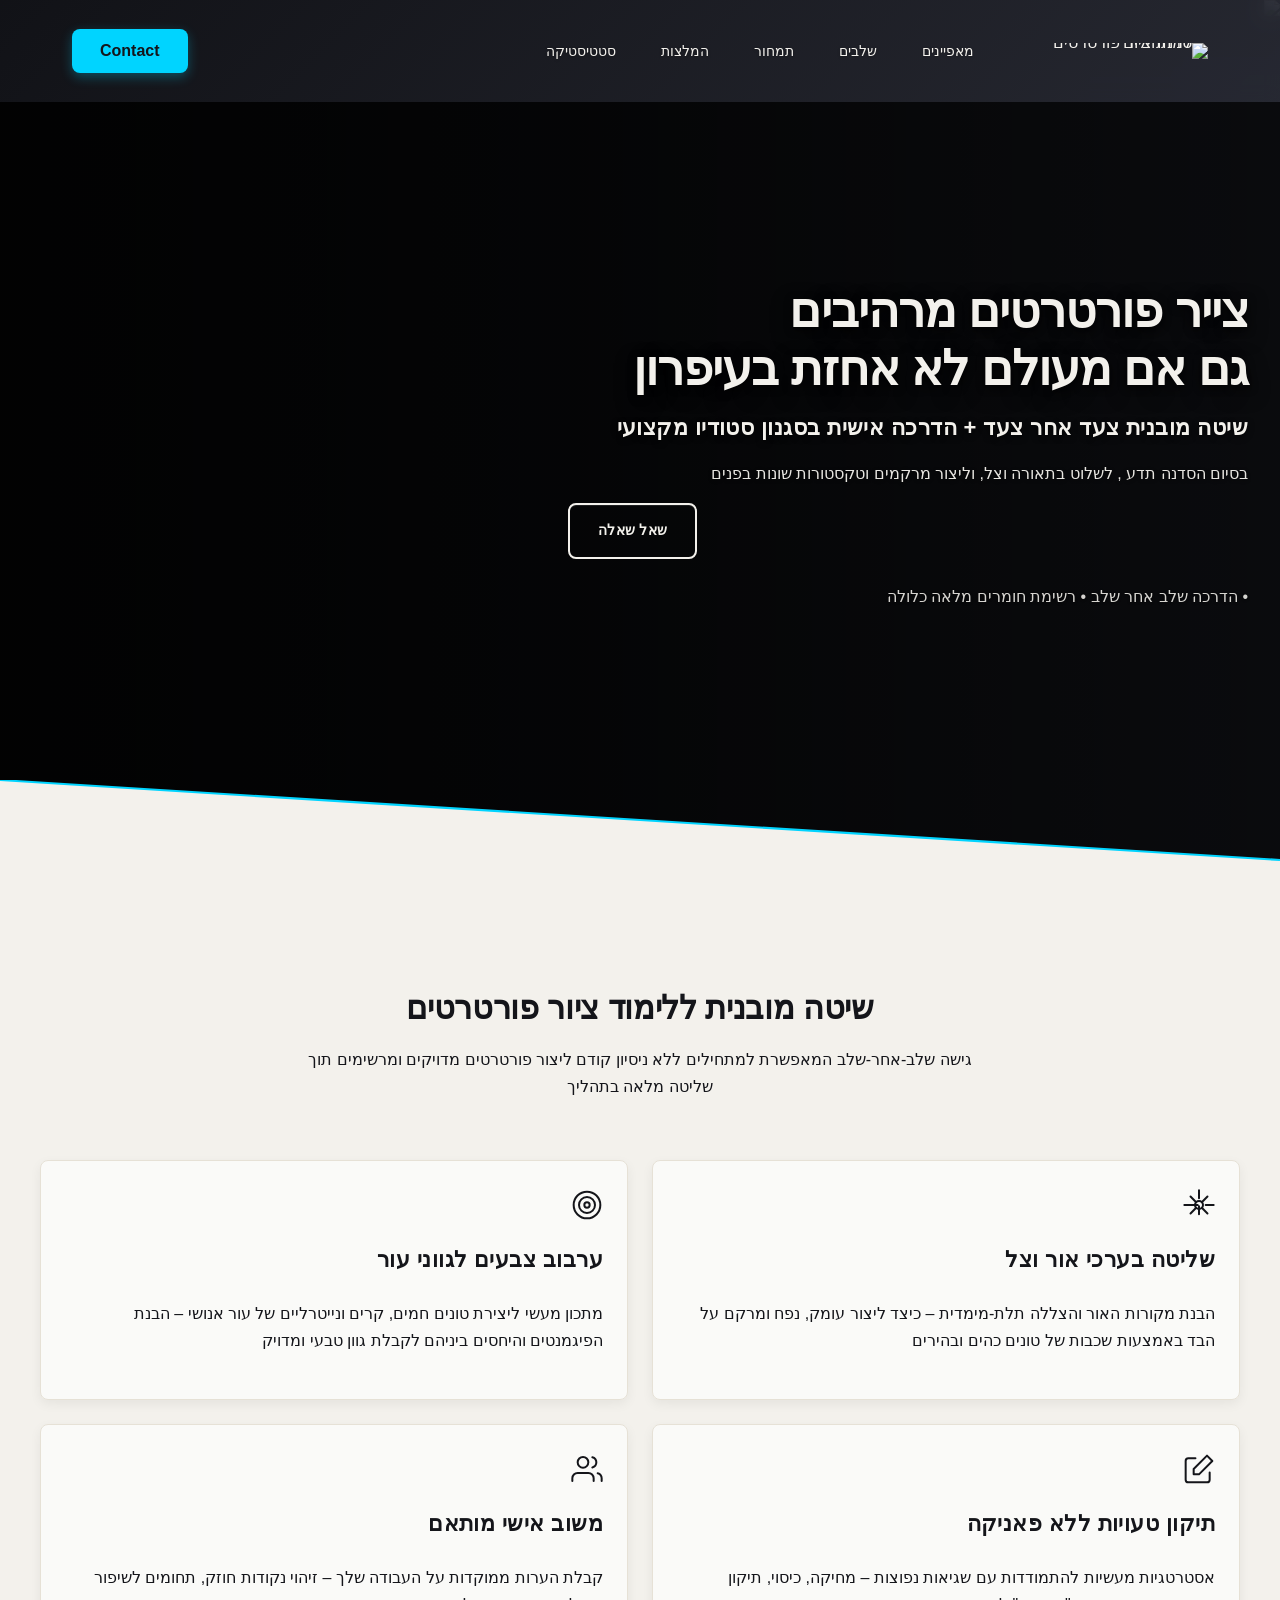
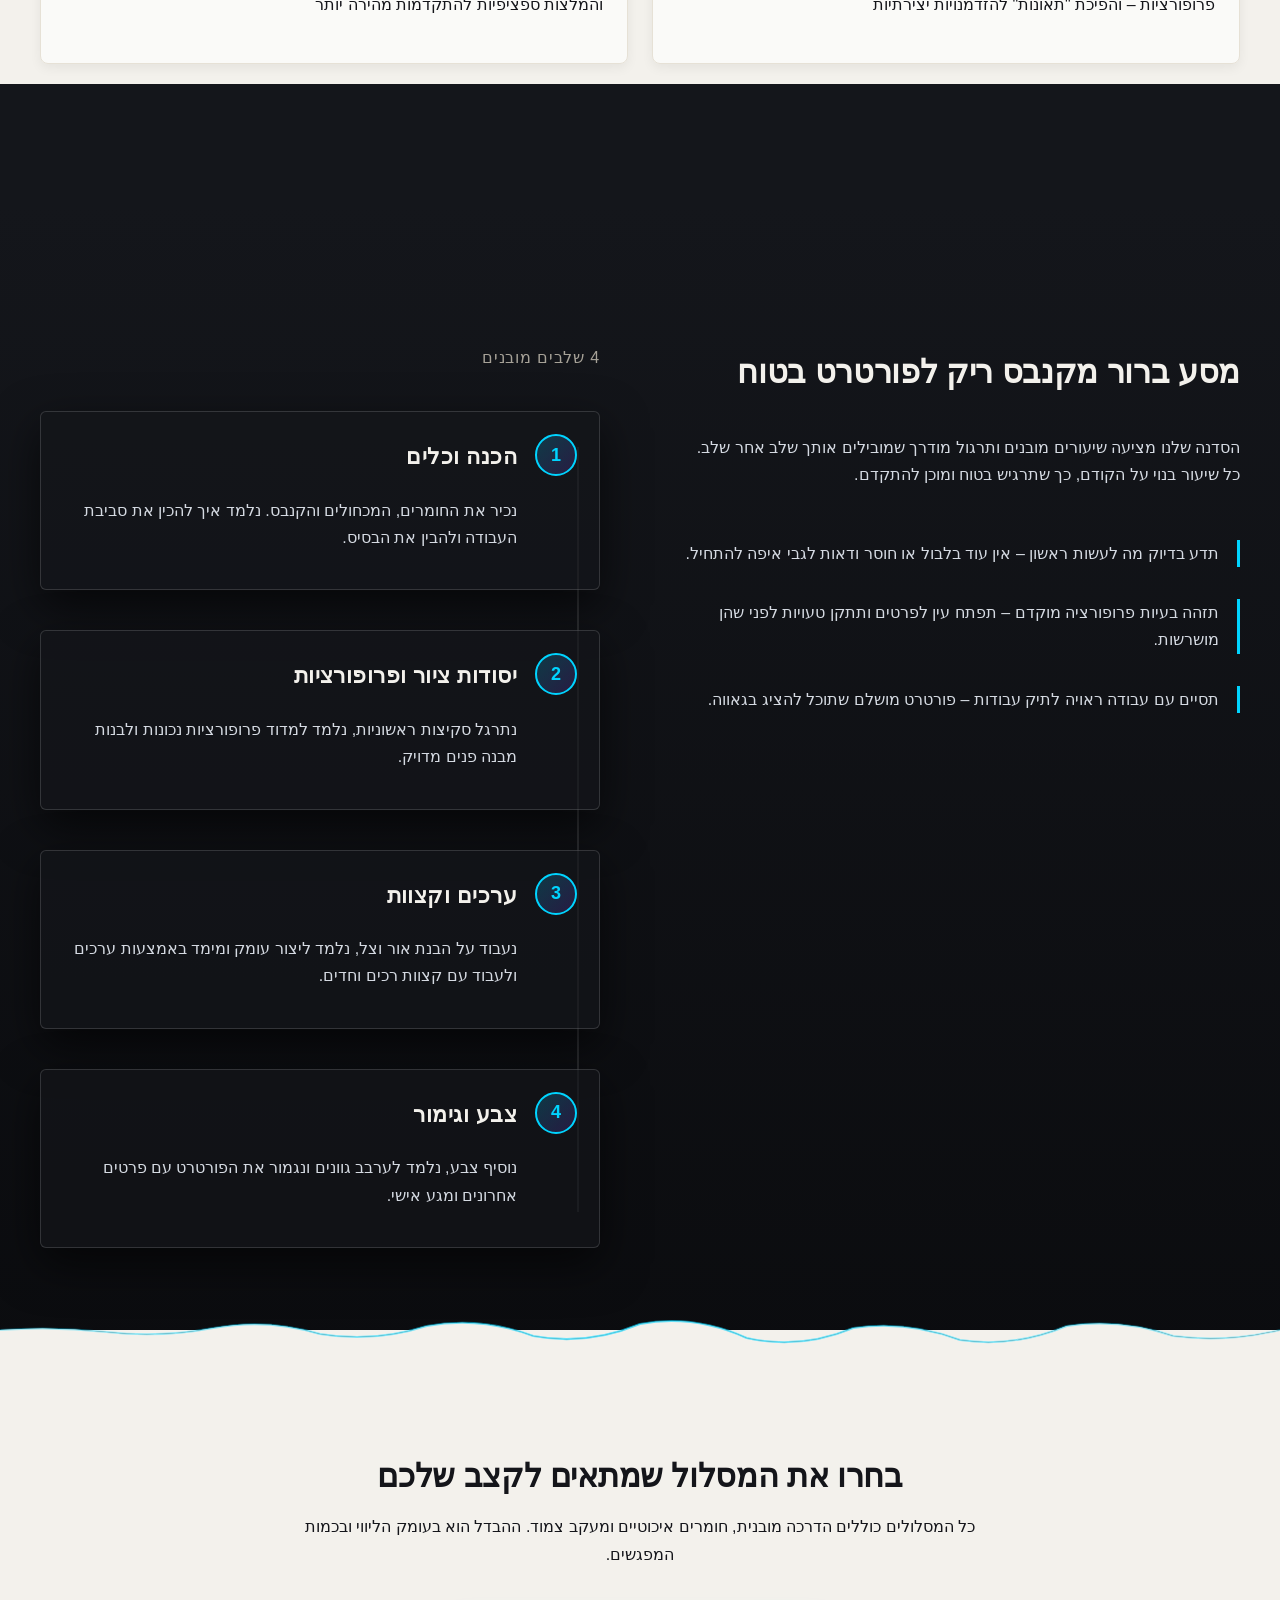
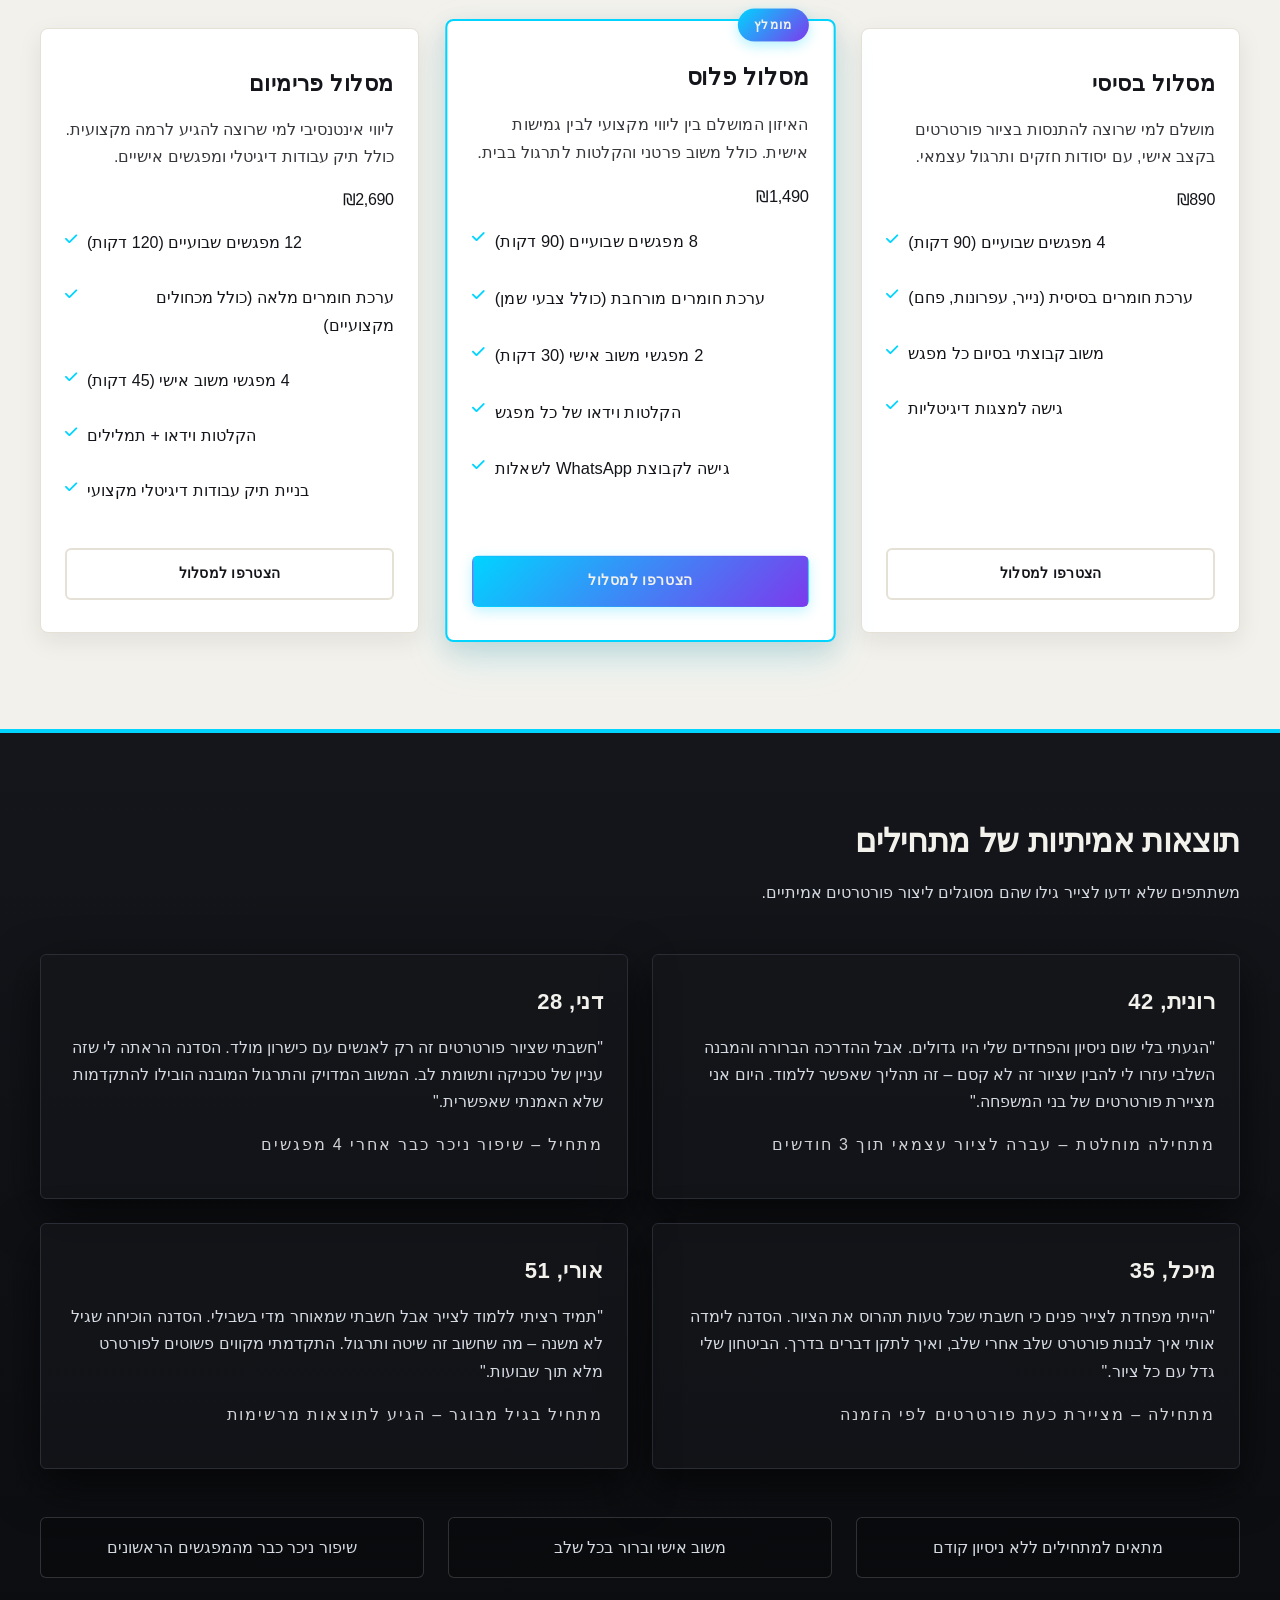
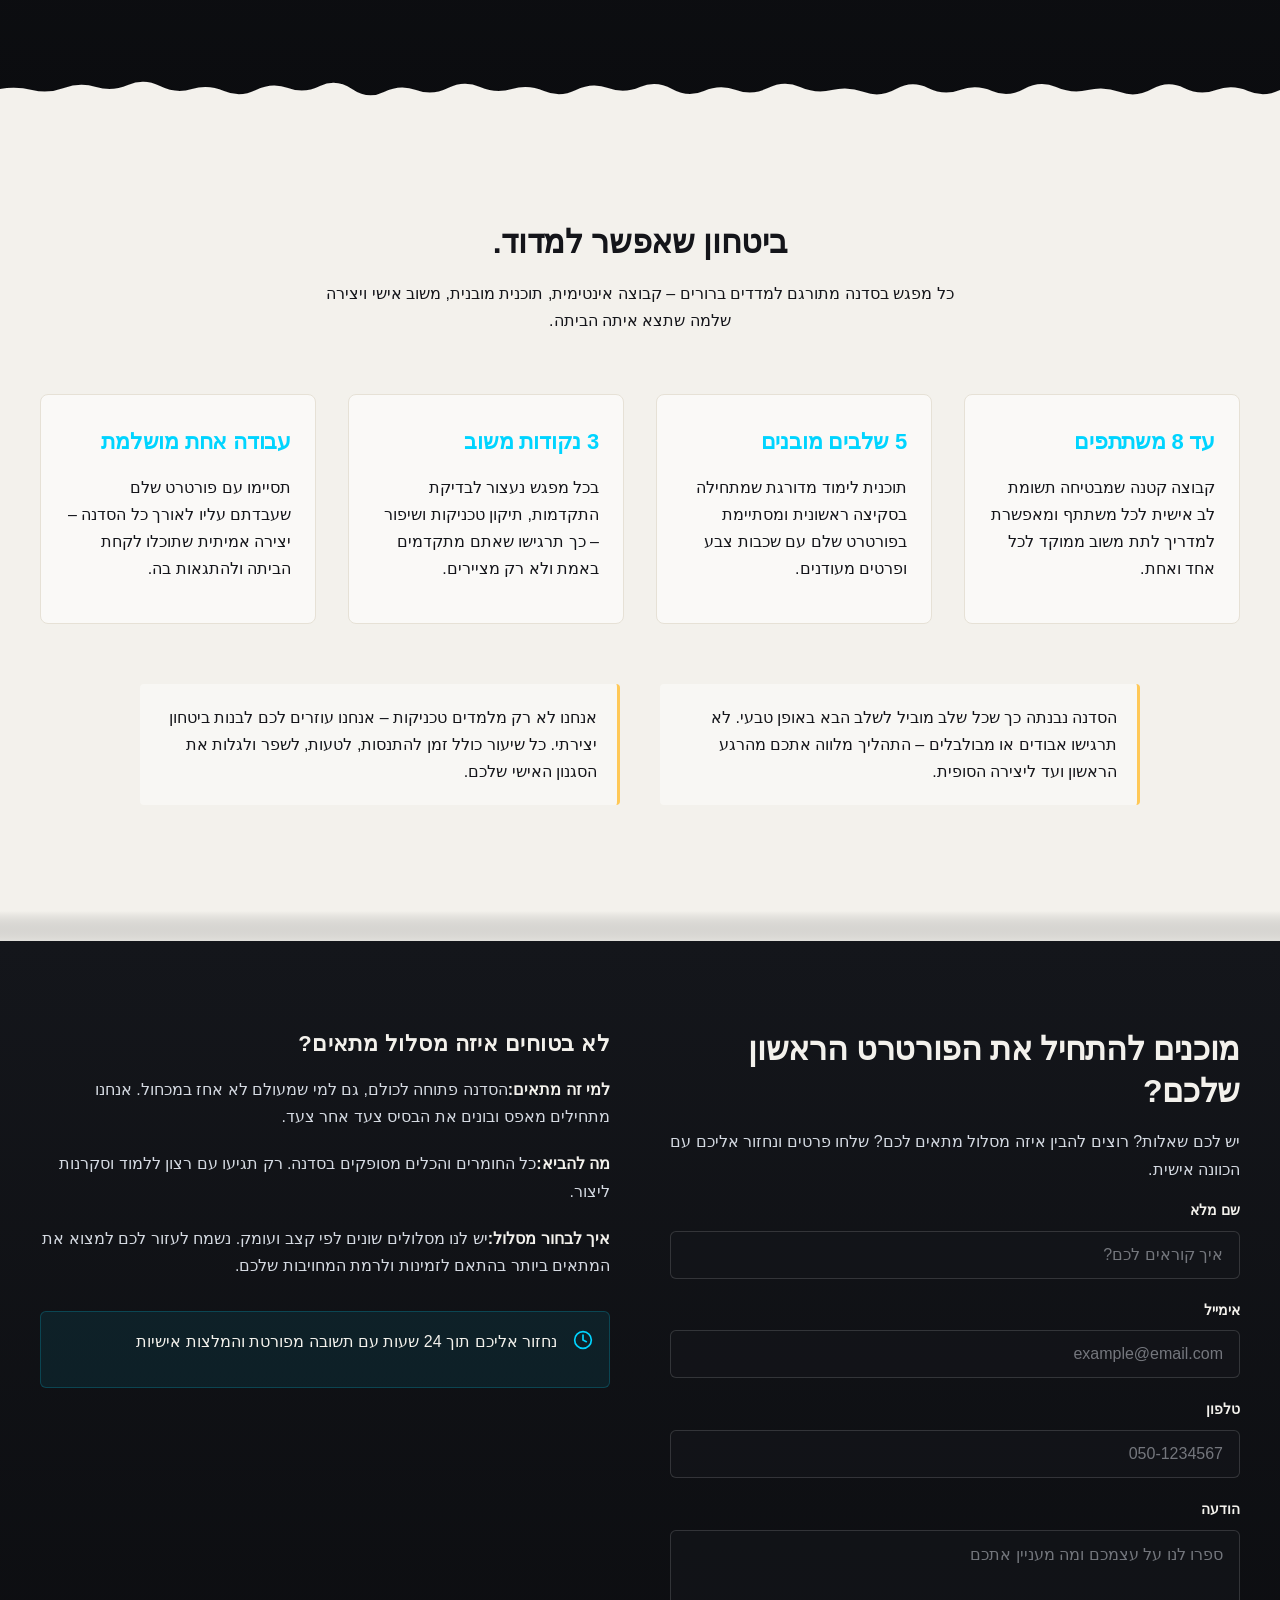
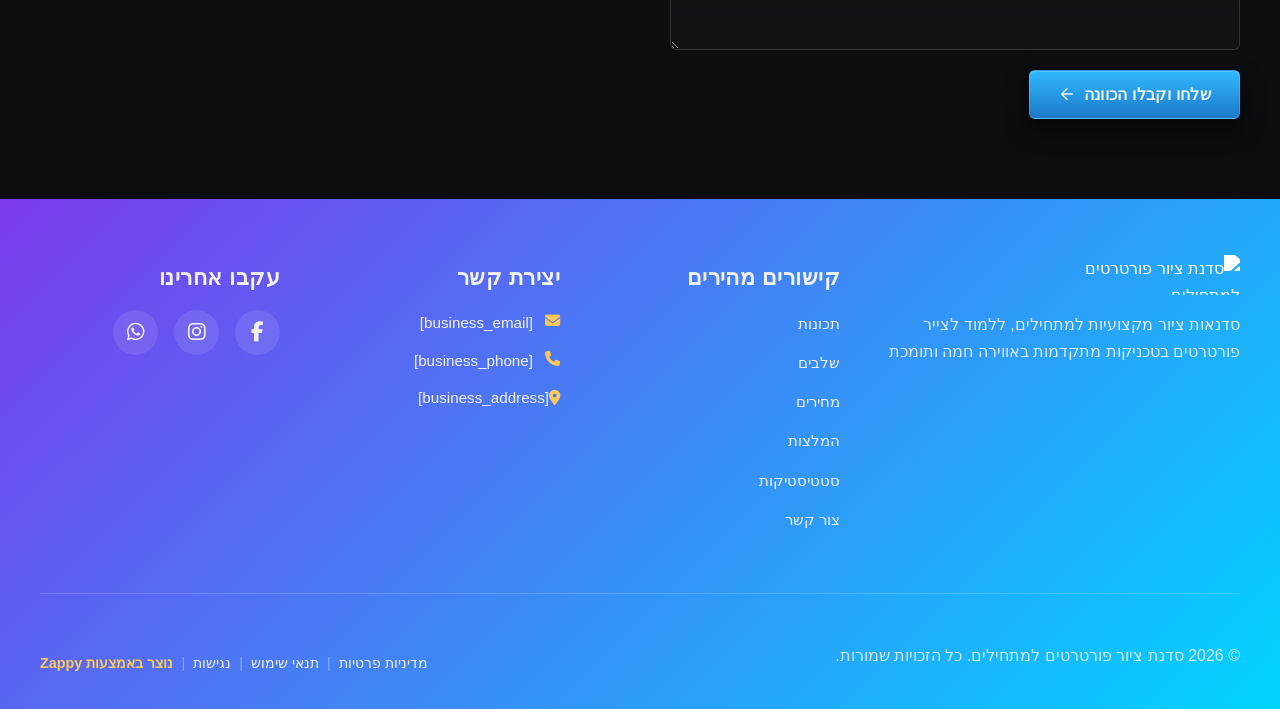
==== commit 813c6a90: "Background sync: Progressive GitHub Sync" ====
--- a/public/index.html
+++ b/public/index.html
@@ -1 +1 @@
-<!doctype html><html dir="rtl" lang="he"><head><meta charset="UTF-8"><meta content="width=device-width,initial-scale=1" name="viewport"><meta content="index, follow" name="robots"><title>למדו לצייר פורטרטים מרהיבים מאפס — סדנת ציור פורטרטים למתחילים</title><meta content="סדנת ציור פורטרטים למתחילים ללא ניסיון קודם! לימוד טכניקות אמנותיות מקצועיות בהדרכה אישית. מגוון מסלולים ומחירים. הצטרפו עכשיו והפכו לאמנים!" name="description"><meta content="סדנת ציור פורטרטים למתחילים, סדנת ציור למתחילים ללא ניסיון, קורס ציור פורטרטים למבוגרים, סדנת ציור פורטרטים בישראל, לימוד ציור פורטרטים" name="keywords"><link href="/assets/favicon.ico" rel="icon" type="image/x-icon"><link href="/assets/favicon-16x16.png" rel="icon" type="image/png" sizes="16x16"><link href="/assets/favicon-32x32.png" rel="icon" type="image/png" sizes="32x32"><link href="/assets/favicon-48x48.png" rel="icon" type="image/png" sizes="48x48"><link href="/assets/favicon-192x192.png" rel="icon" type="image/png" sizes="192x192"><link href="/assets/favicon-512x512.png" rel="icon" type="image/png" sizes="512x512"><link href="/assets/apple-touch-icon.png" rel="apple-touch-icon"><script>!function(){"use strict";var t="8e0085f0-7d7a-4996-bee6-3b2b37cfb226",e="https://api.zappy5.com/api/analytics/track",a=18e5,n=2592e6,o=!0,i=!0,r=!0;var s=function(){var e="zappy_visitor_"+t,a=null;try{if(a=localStorage.getItem(e)){var o=JSON.parse(a),i=Date.now();if(i-o.created<n)return o.lastSeen=i,localStorage.setItem(e,JSON.stringify(o)),o.id}}catch(t){console.warn("Zappy Analytics: LocalStorage not available")}var r="zv_"+Date.now()+"_"+Math.random().toString(36).substr(2,9);try{localStorage.setItem(e,JSON.stringify({id:r,created:Date.now(),lastSeen:Date.now()}))}catch(t){}return r}(),c=function(){var e="zappy_session_"+t,n=null;try{if(n=sessionStorage.getItem(e)){var o=JSON.parse(n),i=Date.now();if(i-o.timestamp<a)return o.timestamp=i,sessionStorage.setItem(e,JSON.stringify(o)),o.id}}catch(t){console.warn("Zappy Analytics: SessionStorage not available")}var r="zs_"+Date.now()+"_"+Math.random().toString(36).substr(2,9);try{sessionStorage.setItem(e,JSON.stringify({id:r,timestamp:Date.now()}))}catch(t){}return r}();function l(a,n){n=n||{};var o={website_id:t,event_type:a,page_path:window.location.pathname,referrer:document.referrer||"direct",visitor_id:s,session_id:c,metadata:n};if(navigator.sendBeacon){var i=new Blob([JSON.stringify(o)],{type:"application/json"});navigator.sendBeacon(e,i)}else fetch(e,{method:"POST",headers:{"Content-Type":"application/json"},body:JSON.stringify(o),keepalive:!0}).catch(function(t){console.warn("Zappy Analytics: Failed to track event",t)})}o&&l("pageview",{title:document.title,url:window.location.href}),i&&document.addEventListener("click",function(t){var e=t.target;if("BUTTON"===e.tagName||e.closest("button")){var a="BUTTON"===e.tagName?e:e.closest("button");l("click",{element:"button",text:a.textContent.trim().substring(0,100),id:a.id||null,class:a.className||null})}else if("A"===e.tagName||e.closest("a")){var n="A"===e.tagName?e:e.closest("a");l("navigation",{element:"link",text:n.textContent.trim().substring(0,100),href:n.href,external:n.hostname!==window.location.hostname})}},!0),r&&document.addEventListener("submit",function(t){var e=t.target;l("form_submit",{form_id:e.id||null,form_name:e.name||null,form_action:e.action||null,form_method:e.method||"GET"})},!0);var d=Date.now();window.addEventListener("beforeunload",function(){l("page_unload",{time_on_page:Math.floor((Date.now()-d)/1e3),page_path:window.location.pathname})}),window.zappyAnalytics={track:l,getVisitorId:function(){return s},getSessionId:function(){return c}}}()</script><meta content="למדו לצייר פורטרטים מרהיבים מאפס — סדנת ציור פורטרטים למתחילים" property="og:title"><meta content="סדנת ציור פורטרטים למתחילים ללא ניסיון קודם! לימוד טכניקות אמנותיות מקצועיות בהדרכה אישית. מגוון מסלולים ומחירים. הצטרפו עכשיו והפכו לאמנים!" property="og:description"><meta content="website" property="og:type"><meta content="he_IL" property="og:locale"><meta content="summary_large_image" name="twitter:card"><meta content="למדו לצייר פורטרטים מרהיבים מאפס — סדנת ציור פורטרטים למתחילים" name="twitter:title"><meta content="סדנת ציור פורטרטים למתחילים ללא ניסיון קודם! לימוד טכניקות אמנותיות מקצועיות בהדרכה אישית. מגוון מסלולים ומחירים. הצטרפו עכשיו והפכו לאמנים!" name="twitter:description"><link href="https://cdnjs.cloudflare.com/ajax/libs/font-awesome/6.4.0/css/all.min.css" rel="stylesheet"><link href="/assets/favicon.ico" rel="icon" type="image/x-icon"><link href="/assets/favicon-16x16.png" rel="icon" type="image/png" sizes="16x16"><link href="/assets/favicon-32x32.png" rel="icon" type="image/png" sizes="32x32"><link href="/assets/favicon-48x48.png" rel="icon" type="image/png" sizes="48x48"><link href="/assets/favicon-192x192.png" rel="icon" type="image/png" sizes="192x192"><link href="/assets/favicon-512x512.png" rel="icon" type="image/png" sizes="512x512"><link href="/assets/apple-touch-icon.png" rel="apple-touch-icon"><link href="https://cdn.jsdelivr.net/npm/vanilla-cookieconsent@3/dist/cookieconsent.css" rel="stylesheet"><script src="https://cdn.jsdelivr.net/npm/vanilla-cookieconsent@3/dist/cookieconsent.umd.js"></script><script src="https://cdn.jsdelivr.net/gh/mickidum/acc_toolbar/acctoolbar/acctoolbar.min.js"></script><link href="/styles.css" rel="stylesheet"><style id="zappy-dropdown-submenu-styles">#navMenu li:has(.sub-menu),.nav-menu li:has(.sub-menu),.navbar li:has(.sub-menu),nav li:has(.sub-menu){position:relative}#navMenu .sub-menu,.nav-menu .sub-menu,.navbar .sub-menu,nav .sub-menu{display:block!important;position:absolute!important;top:100%;left:0;min-width:220px;background:#fff;border-radius:8px;box-shadow:0 8px 25px rgba(0,0,0,.15);padding:8px 0;opacity:0;visibility:hidden;transform:translateY(10px);transition:all .3s ease;z-index:1000;list-style:none;pointer-events:none}#navMenu li:hover>.sub-menu,.nav-menu li:hover>.sub-menu,.navbar li:hover>.sub-menu,nav li:hover>.sub-menu{opacity:1!important;visibility:visible!important;transform:translateY(0)!important;pointer-events:auto!important}.sub-menu li{list-style:none;margin:0;padding:0}.sub-menu a{display:block!important;padding:10px 16px!important;color:var(--text-dark,#333)!important;font-weight:500;text-decoration:none;white-space:nowrap;transition:background-color .2s}.sub-menu a:hover{background-color:#f5f5f5}[dir=rtl] .nav-menu .sub-menu,[dir=rtl] .navbar .sub-menu,[dir=rtl] nav .sub-menu,html[lang=ar] .nav-menu .sub-menu,html[lang=ar] .navbar .sub-menu,html[lang=ar] nav .sub-menu,html[lang=he] .nav-menu .sub-menu,html[lang=he] .navbar .sub-menu,html[lang=he] nav .sub-menu{left:auto!important;right:0!important}.sub-menu:empty,.sub-menu:not(:has(li)),.sub-menu:not(:has(li:not(.zappy-hidden-menu-item))){display:none!important;opacity:0!important;visibility:hidden!important;pointer-events:none!important}li:has(.menu-group-title):hover>.sub-menu{opacity:1!important;visibility:visible!important;transform:translateY(0)!important;pointer-events:auto!important}#navMenu>li>.menu-group-title,.nav-menu>li>.menu-group-title{display:inline-block;padding:.5rem 1rem;cursor:default;user-select:none}@media (max-width:768px){#navMenu .sub-menu,.nav-menu .sub-menu,.navbar .sub-menu,nav .sub-menu{position:static!important;transform:none!important;box-shadow:none!important;background:0 0!important;max-height:0;overflow:hidden;opacity:0;visibility:hidden;transition:max-height .3s ease,opacity .3s ease;padding:0!important;border-radius:0!important}.sub-menu.mobile-expanded{max-height:500px!important;opacity:1!important;visibility:visible!important;padding:8px 0 8px 16px!important}[dir=rtl] .sub-menu.mobile-expanded,html[lang=he] .sub-menu.mobile-expanded{padding:8px 16px 8px 0!important}#navMenu li:hover>.sub-menu,.nav-menu li:hover>.sub-menu,.navbar li:hover>.sub-menu,nav li:hover>.sub-menu{opacity:0;visibility:hidden;pointer-events:none}#navMenu li>.sub-menu.mobile-expanded,.nav-menu li>.sub-menu.mobile-expanded,.navbar li>.sub-menu.mobile-expanded,nav li>.sub-menu.mobile-expanded{opacity:1!important;visibility:visible!important;pointer-events:auto!important}#navMenu li:has(.sub-menu),.nav-menu li:has(.sub-menu),.navbar li:has(.sub-menu),nav li:has(.sub-menu){display:flex!important;flex-wrap:wrap!important;align-items:center!important;position:relative!important;min-height:44px!important}#navMenu li:has(.sub-menu)>a,.nav-menu li:has(.sub-menu)>a,.navbar li:has(.sub-menu)>a,nav li:has(.sub-menu)>a{flex:1!important;min-width:0!important}#navMenu li:has(.sub-menu)>.menu-group-title,.nav-menu li:has(.sub-menu)>.menu-group-title,.navbar li:has(.sub-menu)>.menu-group-title,nav li:has(.sub-menu)>.menu-group-title{flex:1!important;min-width:0!important;padding:0!important;line-height:inherit!important}#navMenu li:has(.sub-menu)>.sub-menu,.nav-menu li:has(.sub-menu)>.sub-menu,.navbar li:has(.sub-menu)>.sub-menu,nav li:has(.sub-menu)>.sub-menu{flex-basis:100%!important;width:100%!important}#navMenu li:has(.sub-menu)>a [class*=arrow],#navMenu li:has(.sub-menu)>a [class*=chevron],.nav-menu li:has(.sub-menu)>a .fa-angle-down,.nav-menu li:has(.sub-menu)>a .fa-chevron-down,.nav-menu li:has(.sub-menu)>a [class*=arrow],.nav-menu li:has(.sub-menu)>a [class*=chevron],nav li:has(.sub-menu)>a [class*=arrow],nav li:has(.sub-menu)>a [class*=chevron]{display:none!important;visibility:hidden!important}.mobile-submenu-toggle{display:flex!important;align-items:center!important;justify-content:center!important;width:44px!important;height:auto!important;background:0 0!important;border:none!important;cursor:pointer!important;color:var(--text-dark)!important;position:static!important;flex-shrink:0!important;align-self:stretch!important;z-index:2!important;padding:0!important;margin:0!important}.mobile-submenu-toggle::after{content:''!important;width:0!important;height:0!important;border-left:6px solid transparent!important;border-right:6px solid transparent!important;border-top:7px solid currentColor!important;transition:transform .3s ease!important}.mobile-submenu-toggle.expanded::after{transform:rotate(180deg)!important}.sub-menu a{padding:10px 0!important;display:block!important;color:var(--text-dark)!important}.navbar .sub-menu li a,.zappy-products-dropdown .sub-menu a,nav.navbar .sub-menu li a{color:var(--text-dark)!important}}@media (min-width:769px){.mobile-submenu-toggle{display:none!important}}</style><style id="mobile-lang-menu-deployed-css">@media (max-width:768px){.lang-switcher,.nav-container .lang-switcher,.nav-cta-container .lang-switcher,.nav-ecommerce-icons .lang-switcher,.nav-icons-left .lang-switcher,.navbar .lang-switcher,.navbar .nav-cta-container .lang-switcher{display:none!important}.mobile-lang-menu{width:100%;border-top:1px solid rgba(128,128,128,.2);padding:8px 0 0 0;margin-top:8px}.mobile-lang-toggle{display:flex!important;align-items:center;justify-content:space-between;width:100%;padding:12px 16px;background:0 0;border:none;cursor:pointer;font-size:15px;color:inherit;font-family:inherit}.mobile-lang-toggle::after{content:'';display:inline-block;width:8px;height:8px;border-right:2px solid currentColor;border-bottom:2px solid currentColor;transform:rotate(45deg);transition:transform .3s ease;margin-left:8px}.mobile-lang-toggle.expanded::after{transform:rotate(-135deg)}.mobile-lang-options{max-height:0;overflow:hidden;transition:max-height .3s ease}.mobile-lang-options.expanded{max-height:300px}.mobile-lang-option{display:flex!important;align-items:center;gap:10px;padding:10px 24px;text-decoration:none;color:inherit;font-size:14px;font-family:inherit}.mobile-lang-option:hover{background:rgba(128,128,128,.1)}.mobile-lang-option.active{font-weight:600;opacity:.7;pointer-events:none}.mobile-lang-option img{width:20px;height:20px;border-radius:50%}}@media (min-width:769px){.mobile-lang-menu{display:none!important}}</style><style id="zappy-widget-visibility">#mic-access-tool-box,#mic-access-tool-general-button,#mic-init-access-tool #mic-access-tool-box,#mic-init-access-tool #mic-access-tool-general-button,#mic-init-access-tool .mic-access-tool-general-button,._access-icon,._access-menu,.mic-access-tool-box,.mic-access-tool-general-button,div[id*=mic-access-tool-box]{display:none!important;visibility:hidden!important;opacity:0!important;pointer-events:none!important}</style></head><body><nav class="navbar" dir="rtl"><button class="mobile-toggle" aria-label="תפריט" id="mobileToggle"><svg viewBox="0 0 24 24" fill="none" height="24" width="24" class="hamburger-icon"><path d="M3 12h18M3 6h18M3 18h18" stroke="currentColor" stroke-width="2" stroke-linecap="round"></path></svg><svg viewBox="0 0 24 24" fill="none" height="24" width="24" style="display:none" class="close-icon"><path d="M18 6L6 18M6 6l12 12" stroke="currentColor" stroke-width="2" stroke-linecap="round"></path></svg></button><button class="phone-header-btn" aria-label="התקשר" data-phone="[business_phone]"><svg viewBox="0 0 24 24" fill="currentColor" height="20" width="20"><path d="M22 16.92v3a2 2 0 0 1-2.18 2 19.79 19.79 0 0 1-8.63-3.07 19.5 19.5 0 0 1-6-6 19.79 19.79 0 0 1-3.07-8.67A2 2 0 0 1 4.11 2h3a2 2 0 0 1 2 1.72 12.84 12.84 0 0 0 .7 2.81 2 2 0 0 1-.45 2.11L8.09 9.91a16 16 0 0 0 6 6l1.27-1.27a2 2 0 0 1 2.11-.45 12.84 12.84 0 0 0 2.81.7A2 2 0 0 1 22 16.92z"></path></svg></button><div class="nav-container"><div class="nav-right-group"><div class="nav-brand"><a href="/" class="logo-link"><img alt="סדנת ציור פורטרטים למתחילים" class="logo" src="/assets/business-logo.webp"></a></div><ul class="nav-menu" id="navMenu"><li><a href="#features">מאפיינים</a></li><li><a href="#steps">שלבים</a></li><li><a href="#pricing">תמחור</a></li><li><a href="#testimonials">המלצות</a></li><li><a href="#stats">סטטיסטיקה</a></li></ul></div><div class="nav-cta-container"><a href="#contact" class="nav-cta-btn">Contact</a></div></div></nav><script>window.addEventListener("load",function(){const e=document.querySelector(".navbar, nav, header");if(!e)return void console.log("[Navbar] Navbar element not found");let t=document.getElementById("mobileToggle")||document.querySelector(".mobile-toggle")||document.querySelector(".hamburger")||document.querySelector(".hamburger-menu")||document.querySelector(".menu-toggle")||document.querySelector(".burger-menu")||document.querySelector('[aria-label="Menu"]')||document.querySelector('[aria-label="תפריט"]');const o=document.querySelector(".phone-header-btn"),n=window.getComputedStyle(e);let r=n.backgroundColor;if(console.log("[Navbar] Initial navbar background:",r),"transparent"===r||"rgba(0, 0, 0, 0)"===r||r.startsWith("rgba")&&r.includes(", 0)")){const e=n.backgroundImage;if(e&&"none"!==e)console.log("[Navbar] Navbar has background image/gradient, using dark text"),r="rgb(240, 240, 240)";else{const e=window.getComputedStyle(document.body).backgroundColor;console.log("[Navbar] Navbar transparent, using body background:",e),r=e}}const i=r.match(/\d+/g);if(i&&i.length>=3){const e=(.299*parseInt(i[0])+.587*parseInt(i[1])+.114*parseInt(i[2]))/255;console.log("[Navbar] Mobile button colors preserved from Claude CSS (luminance:",e.toFixed(2)+")");const n=document.createElement("style");n.id="zappy-mobile-nav-fix";document.documentElement.lang;document.documentElement.dir,n.textContent='\n        /* Hide mobile buttons on desktop, show only on mobile */\n        @media (min-width: 769px) {\n          .mobile-toggle,\n          .phone-header-btn {\n            display: none !important;\n          }\n        }\n        \n        /* Show and position mobile buttons correctly on mobile */\n        @media (max-width: 768px) {\n          .mobile-toggle,\n          .phone-header-btn {\n            position: absolute !important;\n            top: 50% !important;\n            transform: translateY(-50%) !important;\n            z-index: 1001 !important;\n            display: flex !important;\n            align-items: center !important;\n            justify-content: center !important;\n            width: 36px !important;\n            height: 36px !important;\n            border-radius: 50% !important;\n            border: none !important;\n            cursor: pointer !important;\n            padding: 6px !important;\n            background: none !important;\n            color: var(--nav-text, var(--text-dark)) !important;\n          }\n          \n          /* LTR positioning (default): hamburger LEFT, phone RIGHT */\n          html:not([dir="rtl"]):not([lang="he"]):not([lang="ar"]) .mobile-toggle,\n          html[dir="ltr"] .mobile-toggle {\n            left: 12px !important;\n            right: auto !important;\n          }\n          html:not([dir="rtl"]):not([lang="he"]):not([lang="ar"]) .phone-header-btn,\n          html[dir="ltr"] .phone-header-btn {\n            right: 12px !important;\n            left: auto !important;\n          }\n          \n          /* RTL positioning: hamburger RIGHT, phone LEFT */\n          html[dir="rtl"] .mobile-toggle,\n          html[lang="he"] .mobile-toggle,\n          html[lang="ar"] .mobile-toggle {\n            right: 12px !important;\n            left: auto !important;\n          }\n          html[dir="rtl"] .phone-header-btn,\n          html[lang="he"] .phone-header-btn,\n          html[lang="ar"] .phone-header-btn {\n            left: 12px !important;\n            right: auto !important;\n          }\n          \n          /* CRITICAL: Ensure nav-container has min-height on mobile */\n          /* All children are positioned absolutely/fixed on mobile, so height:auto collapses to 0 */\n          .nav-container {\n            min-height: 70px !important;\n            position: relative !important;\n          }\n          \n          /* Ensure SVG icons are properly sized and inherit color */\n          .mobile-toggle svg,\n          .phone-header-btn svg {\n            width: 24px !important;\n            height: 24px !important;\n            /* Don\'t force display - let JavaScript control hamburger/close toggle */\n          }\n          \n          /* Reset nav-cta-container on mobile - remove desktop box-shadow/padding */\n          /* that creates a visible ghost box when CTA button is hidden */\n          .nav-cta-container {\n            box-shadow: none !important;\n            padding: 0 !important;\n          }\n          \n          /* Hide nav-cta-container entirely on mobile when there\'s no lang-switcher */\n          /* (only the CTA button is inside, and it\'s hidden on mobile) */\n          .nav-cta-container:not(:has(.lang-switcher)) {\n            display: none !important;\n          }\n          \n          /* CRITICAL: Prevent hero image fade gradient from bleeding over headline text */\n          /* The .image-fade-gradient has bottom: -30px (extends below parent) */\n          /* On mobile stacked layout, this overlaps the h1 text below the image */\n          .hero-image-column {\n            overflow: hidden !important;\n          }\n          .image-fade-gradient {\n            bottom: 0 !important;\n          }\n          \n          /* Hide desktop language switcher on mobile - hamburger menu handles it */\n          /* High specificity to override stored CSS */\n          .lang-switcher,\n          .nav-cta-container .lang-switcher,\n          .nav-container .lang-switcher,\n          .navbar .lang-switcher,\n          .navbar .nav-cta-container .lang-switcher {\n            display: none !important;\n          }\n        }\n      ';const r=document.getElementById("zappy-mobile-nav-fix");r&&r.remove(),document.head.appendChild(n),console.log("[Navbar] Critical CSS injected for mobile nav positioning");const l=window.innerWidth<=768;if(t){const e=t.querySelector(".hamburger-icon"),o=t.querySelector(".close-icon");e&&(e.style.setProperty("width","24px","important"),e.style.setProperty("height","24px","important"),e.style.setProperty("display","block","important")),o&&(o.style.setProperty("width","24px","important"),o.style.setProperty("height","24px","important"),o.style.setProperty("display","none","important")),l?(t.style.setProperty("position","absolute","important"),t.style.setProperty("top","50%","important"),t.style.setProperty("transform","translateY(-50%)","important"),t.style.setProperty("z-index","1001","important"),t.style.removeProperty("left"),t.style.removeProperty("right"),console.log("[Navbar] Mobile toggle positioning applied (mobile viewport)")):(t.style.removeProperty("position"),t.style.removeProperty("top"),t.style.removeProperty("transform"),t.style.removeProperty("z-index"),t.style.removeProperty("left"),t.style.removeProperty("right"),console.log("[Navbar] Desktop viewport - cleared mobile toggle inline positioning"))}if(o){const e=o.querySelector("svg");e&&(e.style.width="24px",e.style.height="24px",e.setAttribute("width","24"),e.setAttribute("height","24")),l?(o.style.setProperty("position","absolute","important"),o.style.setProperty("top","50%","important"),o.style.setProperty("transform","translateY(-50%)","important"),o.style.setProperty("z-index","1001","important"),o.style.removeProperty("left"),o.style.removeProperty("right"),console.log("[Navbar] Phone button positioning applied (mobile viewport)")):(o.style.removeProperty("position"),o.style.removeProperty("top"),o.style.removeProperty("transform"),o.style.removeProperty("z-index"),o.style.removeProperty("left"),o.style.removeProperty("right"),console.log("[Navbar] Desktop viewport - cleared phone button inline positioning"))}}else console.log("[Navbar] Could not parse background color:",r);t=document.getElementById("mobileToggle")||document.querySelector(".mobile-toggle")||document.querySelector(".hamburger")||document.querySelector(".hamburger-menu")||document.querySelector(".menu-toggle")||document.querySelector(".burger-menu")||document.querySelector('[aria-label="Menu"]')||document.querySelector('[aria-label="תפריט"]');const l=document.getElementById("navMenu")||document.querySelector(".nav-menu")||document.querySelector(".nav-links")||document.querySelector("nav ul:not(.submenu)");if(!t||!l)return void console.log("[Navbar] Mobile toggle or menu not found:",{toggle:!!t,menu:!!l});l.id||(l.id="navMenu"),console.log("[Navbar] Initializing mobile menu...");const a=t.cloneNode(!0);t.parentNode.replaceChild(a,t),a.addEventListener("click",function(e){e.preventDefault(),e.stopPropagation();const t=this.querySelector(".hamburger-icon"),o=this.querySelector(".close-icon");l.classList.contains("active")?(l.classList.remove("active"),t&&t.style.setProperty("display","block","important"),o&&o.style.setProperty("display","none","important"),document.body.style.overflow="",console.log("[Navbar] Menu closed")):(l.classList.add("active"),t&&t.style.setProperty("display","none","important"),o&&o.style.setProperty("display","block","important"),document.body.style.overflow="hidden",console.log("[Navbar] Menu opened"))}),l.querySelectorAll("a").forEach(function(e){e.addEventListener("click",function(){if("#"===this.getAttribute("href"))return;const e=a.querySelector(".hamburger-icon"),t=a.querySelector(".close-icon");l.classList.remove("active"),e&&e.style.setProperty("display","block","important"),t&&t.style.setProperty("display","none","important"),document.body.style.overflow="",console.log("[Navbar] Menu closed (link clicked)")})});var s=l.querySelectorAll(".dropdown-toggle");s.forEach(function(e){e.addEventListener("click",function(e){e.preventDefault(),e.stopPropagation();var t=this.closest(".nav-dropdown");t&&(t.parentNode.querySelectorAll(".nav-dropdown.open").forEach(function(e){e!==t&&e.classList.remove("open")}),t.classList.toggle("open"),console.log("[Navbar] Dropdown toggled:",t.classList.contains("open")?"open":"closed"))})}),document.addEventListener("click",function(e){e.target.closest(".nav-dropdown")||document.querySelectorAll(".nav-dropdown.open").forEach(function(e){e.classList.remove("open")})}),console.log("[Navbar] Dropdown handlers initialized for "+s.length+" dropdowns"),o&&o.addEventListener("click",function(){const e=document.querySelectorAll('a[href^="tel:"]'),t=e.length>0?e[0].getAttribute("href").replace("tel:",""):"[business_phone]";window.location.href="tel:"+t,console.log("[Navbar] Phone button clicked")}),console.log("[Navbar] Mobile menu initialized successfully");const p=function(){const e=document.querySelector(".whatsapp-float");e&&(window.innerWidth>=769?(e.style.setProperty("display","none","important"),e.style.setProperty("visibility","hidden","important"),e.style.setProperty("opacity","0","important"),e.style.setProperty("pointer-events","none","important"),console.log("[WhatsApp] Button hidden on desktop")):(e.style.removeProperty("display"),e.style.removeProperty("visibility"),e.style.removeProperty("opacity"),e.style.removeProperty("pointer-events"),console.log("[WhatsApp] Button visible on mobile")))};let c;p(),window.addEventListener("resize",function(){clearTimeout(c),c=setTimeout(p,100)})})</script><main><section class="index-hero-section" data-layout-spec="בית-hero" id="hero" data-hero-type="fullscreen-scrim"><div class="index-hero-section__bg-wrapper"><img alt="אווירת סטודיו אמנות בלילה" class="index-hero-section__bg-image" src="/assets/site-index-hero-bg.webp" data-context="Dark, atmospheric art studio at night with dramatic side lighting. Wooden easels with portrait canvases visible in soft focus. Paint palettes with rich oil colors (umbers, ochres, crimsons) on a weathered table. Warm amber and cool blue lighting creating depth. Professional artist workspace with brushes, charcoal sticks, and texture. Cinematic noir mood with high contrast shadows. Shot from a low angle to feel immersive and intimate. Background fades to deep charcoal black." data-hero-bg="true" data-placeholder="index-hero-bg" height="1080" width="1920"></div><div class="index-hero-section__scrim"></div><div class="index-hero-section__content-wrapper"><div class="index-hero-section__content"><h1 class="index-hero-section__headline">צייר פורטרטים מרהיבים<br>גם אם מעולם לא אחזת בעיפרון</h1><h3 class="index-hero-section__subheadline">שיטה מובנית צעד אחר צעד + הדרכה אישית בסגנון סטודיו מקצועי</h3><p class="index-hero-section__description">בסיום הסדנה תדע , לשלוט בתאורה וצל, וליצור מרקמים וטקסטורות שונות בפנים</p><div class="index-hero-section__cta-group"><a href="#contact" class="index-hero-section__btn index-hero-section__btn--secondary">שאל שאלה</a></div><p class="index-hero-section__trust-cue">• הדרכה שלב אחר שלב • רשימת חומרים מלאה כלולה</p></div></div><div class="index-hero-section__divider-wrapper"><svg viewBox="0 0 1200 120" xmlns="http://www.w3.org/2000/svg" aria-hidden="true" preserveAspectRatio="none"><defs><linearGradient id="index-hero-neon-line" x1="0%" x2="100%" y1="0%" y2="0%"><stop offset="0%" style="stop-color:var(--primary);stop-"></stop><stop offset="30%" style="stop-color:var(--primary);stop-opacity:1"></stop><stop offset="70%" style="stop-color:var(--primary);stop-opacity:1"></stop><stop offset="100%" style="stop-color:var(--primary);stop-"></stop></linearGradient></defs><path d="M0,120 L0,0 L1200,80 L1200,120 Z" fill="var(--bg-light)"></path><line x1="0" x2="1200" y1="0" y2="80" stroke="url(#index-hero-neon-line)" stroke-width="2"></line></svg></div></section><section class="index-features-section" data-layout-spec="בית-features"><div class="index-features-container"><div class="index-features-header"><h2>שיטה מובנית ללימוד ציור פורטרטים</h2><p>גישה שלב-אחר-שלב המאפשרת למתחילים ללא ניסיון קודם ליצור פורטרטים מדויקים ומרשימים תוך שליטה מלאה בתהליך</p></div><div class="index-features-grid"><div class="index-features-card"><div class="index-features-card-content"><div class="index-features-icon-wrapper"><svg viewBox="0 0 24 24" fill="none" data-element-type="icon" data-icon-type="svg" stroke="currentColor" stroke-linecap="round" stroke-linejoin="round" stroke-width="1.5"><rect height="18" width="18" x="3" y="3" rx="2"></rect><line x1="3" x2="21" y1="9" y2="9"></line><line x1="9" x2="9" y1="21" y2="9"></line></svg></div><div class="index-features-text"><h3>מיפוי פרופורציות ונקודות ציון</h3><p>למידת טכניקת הרשת והמדידה היחסית שמאפשרת לך למקם כל פרט בפנים במיקום המדויק – עיניים, אף, פה – תוך הבנת היחסים ביניהם</p></div></div></div><div class="index-features-card"><div class="index-features-card-content"><div class="index-features-icon-wrapper"><svg viewBox="0 0 24 24" fill="none" data-element-type="icon" data-icon-type="svg" stroke="currentColor" stroke-linecap="round" stroke-linejoin="round" stroke-width="1.5"><circle cx="12" cy="12" r="3"></circle><path d="M12 1v6m0 6v6m11-7h-6m-6 0H1"></path><path d="M18.36 5.64l-4.24 4.24m-4.24 4.24L5.64 18.36m12.72 0l-4.24-4.24m-4.24-4.24L5.64 5.64"></path></svg></div><div class="index-features-text"><h3>שליטה בערכי אור וצל</h3><p>הבנת מקורות האור והצללה תלת-מימדית – כיצד ליצור עומק, נפח ומרקם על הבד באמצעות שכבות של טונים כהים ובהירים</p></div></div></div><div class="index-features-card"><div class="index-features-card-content"><div class="index-features-icon-wrapper"><svg viewBox="0 0 24 24" fill="none" data-element-type="icon" data-icon-type="svg" stroke="currentColor" stroke-linecap="round" stroke-linejoin="round" stroke-width="1.5"><path d="M12 2.69l5.66 5.66a8 8 0 1 1-11.31 0z"></path><path d="M12 16v-4"></path><circle cx="12" cy="18" r="0.5" fill="currentColor"></circle></svg></div><div class="index-features-text"><h3>טכניקות שכבות במכחול</h3><p>עבודה עם מכחולים שונים ובניית שכבות צבע – מהרקע ועד לפרטים העדינים ביותר – תוך שמירה על טקסטורה חיה ואורגנית</p></div></div></div><div class="index-features-card"><div class="index-features-card-content"><div class="index-features-icon-wrapper"><svg viewBox="0 0 24 24" fill="none" data-element-type="icon" data-icon-type="svg" stroke="currentColor" stroke-linecap="round" stroke-linejoin="round" stroke-width="1.5"><circle cx="12" cy="12" r="10"></circle><circle cx="12" cy="12" r="6"></circle><circle cx="12" cy="12" r="2"></circle></svg></div><div class="index-features-text"><h3>ערבוב צבעים לגווני עור</h3><p>מתכון מעשי ליצירת טונים חמים, קרים ונייטרליים של עור אנושי – הבנת הפיגמנטים והיחסים ביניהם לקבלת גוון טבעי ומדויק</p></div></div></div><div class="index-features-card"><div class="index-features-card-content"><div class="index-features-icon-wrapper"><svg viewBox="0 0 24 24" fill="none" data-element-type="icon" data-icon-type="svg" stroke="currentColor" stroke-linecap="round" stroke-linejoin="round" stroke-width="1.5"><path d="M20 14.66V20a2 2 0 0 1-2 2H4a2 2 0 0 1-2-2V6a2 2 0 0 1 2-2h5.34"></path><polygon points="18 2 22 6 12 16 8 16 8 12 18 2"></polygon></svg></div><div class="index-features-text"><h3>תיקון טעויות ללא פאניקה</h3><p>אסטרטגיות מעשיות להתמודדות עם שגיאות נפוצות – מחיקה, כיסוי, תיקון פרופורציות – והפיכת "תאונות" להזדמנויות יצירתיות</p></div></div></div><div class="index-features-card"><div class="index-features-card-content"><div class="index-features-icon-wrapper"><svg viewBox="0 0 24 24" fill="none" data-element-type="icon" data-icon-type="svg" stroke="currentColor" stroke-linecap="round" stroke-linejoin="round" stroke-width="1.5"><path d="M17 21v-2a4 4 0 0 0-4-4H5a4 4 0 0 0-4 4v2"></path><circle cx="9" cy="7" r="4"></circle><path d="M23 21v-2a4 4 0 0 0-3-3.87m-4-12a4 4 0 0 1 0 7.75"></path></svg></div><div class="index-features-text"><h3>משוב אישי מותאם</h3><p>קבלת הערות ממוקדות על העבודה שלך – זיהוי נקודות חוזק, תחומים לשיפור והמלצות ספציפיות להתקדמות מהירה יותר</p></div></div></div></div></div><div class="index-features-divider-wrapper"><svg viewBox="0 0 1200 120" xmlns="http://www.w3.org/2000/svg" aria-hidden="true" preserveAspectRatio="none"><defs><linearGradient id="index-features-gradient" x1="0%" x2="0%" y1="0%" y2="100%"><stop offset="0%" style="stop-color:var(--bg-light);stop-opacity:1"></stop><stop offset="100%" style="stop-color:var(--bg-dark);stop-opacity:1"></stop></linearGradient></defs><path d="M0,120 L0,0 L1200,0 L1200,120 Z" fill="#14161B"></path></svg></div></section><section class="index-steps-section" data-layout-spec="בית-steps"><div class="index-steps-container"><div class="index-steps-content-column"><h2 class="index-steps-title">מסע ברור מקנבס ריק לפורטרט בטוח</h2><p class="index-steps-intro">הסדנה שלנו מציעה שיעורים מובנים ותרגול מודרך שמובילים אותך שלב אחר שלב. כל שיעור בנוי על הקודם, כך שתרגיש בטוח ומוכן להתקדם.</p><div class="index-steps-outcomes"><p class="index-steps-outcome">תדע בדיוק מה לעשות ראשון – אין עוד בלבול או חוסר ודאות לגבי איפה להתחיל.</p><p class="index-steps-outcome">תזהה בעיות פרופורציה מוקדם – תפתח עין לפרטים ותתקן טעויות לפני שהן מושרשות.</p><p class="index-steps-outcome">תסיים עם עבודה ראויה לתיק עבודות – פורטרט מושלם שתוכל להציג בגאווה.</p></div></div><div class="index-steps-progress-column"><p class="index-steps-progress-indicator">4 שלבים מובנים</p><div class="index-steps-stack"><div class="index-steps-line"></div><div class="index-steps-card"><div class="index-steps-card-number">1</div><div class="index-steps-card-content"><h3 class="index-steps-card-title">הכנה וכלים</h3><p class="index-steps-card-text">נכיר את החומרים, המכחולים והקנבס. נלמד איך להכין את סביבת העבודה ולהבין את הבסיס.</p></div></div><div class="index-steps-card"><div class="index-steps-card-number">2</div><div class="index-steps-card-content"><h3 class="index-steps-card-title">יסודות ציור ופרופורציות</h3><p class="index-steps-card-text">נתרגל סקיצות ראשוניות, נלמד למדוד פרופורציות נכונות ולבנות מבנה פנים מדויק.</p></div></div><div class="index-steps-card"><div class="index-steps-card-number">3</div><div class="index-steps-card-content"><h3 class="index-steps-card-title">ערכים וקצוות</h3><p class="index-steps-card-text">נעבוד על הבנת אור וצל, נלמד ליצור עומק ומימד באמצעות ערכים ולעבוד עם קצוות רכים וחדים.</p></div></div><div class="index-steps-card"><div class="index-steps-card-number">4</div><div class="index-steps-card-content"><h3 class="index-steps-card-title">צבע וגימור</h3><p class="index-steps-card-text">נוסיף צבע, נלמד לערבב גוונים ונגמור את הפורטרט עם פרטים אחרונים ומגע אישי.</p></div></div></div></div></div><div class="index-steps-divider-wrapper"><svg viewBox="0 0 1200 60" xmlns="http://www.w3.org/2000/svg" aria-hidden="true" preserveAspectRatio="none"><defs><linearGradient id="index-steps-neon-gradient" x1="0%" x2="100%" y1="0%" y2="0%"><stop offset="0%" style="stop-color:rgba(0,212,255,0.3);stop-opacity:1"></stop><stop offset="50%" style="stop-color:rgba(0,212,255,0.6);stop-opacity:1"></stop><stop offset="100%" style="stop-color:rgba(0,212,255,0.3);stop-opacity:1"></stop></linearGradient></defs><path d="M0,60 L0,22 Q50,18 100,24 Q150,30 200,20 Q250,10 300,26 Q350,35 400,18 Q450,8 500,28 Q550,38 600,16 Q650,6 700,30 Q750,42 800,20 Q850,12 900,32 Q950,40 1000,18 Q1050,10 1100,28 Q1150,35 1200,22 L1200,60 Z" fill="var(--bg-light)"></path><path d="M0,22 Q50,18 100,24 Q150,30 200,20 Q250,10 300,26 Q350,35 400,18 Q450,8 500,28 Q550,38 600,16 Q650,6 700,30 Q750,42 800,20 Q850,12 900,32 Q950,40 1000,18 Q1050,10 1100,28 Q1150,35 1200,22" stroke="url(#index-steps-neon-gradient)" stroke-width="2" fill="var(--bg-light)"></path></svg></div></section><section class="index-pricing-section" data-layout-spec="בית-pricing" id="pricing"><div class="index-pricing-section__container"><div class="index-pricing-section__header"><h2 class="index-pricing-section__title">בחרו את המסלול שמתאים לקצב שלכם</h2><p class="index-pricing-section__intro">כל המסלולים כוללים הדרכה מובנית, חומרים איכוטיים ומעקב צמוד. ההבדל הוא בעומק הליווי ובכמות המפגשים.</p></div><div class="index-pricing-section__grid"><div class="index-pricing-section__card"><h3 class="index-pricing-section__plan-name">מסלול בסיסי</h3><p class="index-pricing-section__plan-desc">מושלם למי שרוצה להתנסות בציור פורטרטים בקצב אישי, עם יסודות חזקים ותרגול עצמאי.</p><p class="index-pricing-section__price">₪890</p><div class="index-pricing-section__inclusions"><p class="index-pricing-section__inclusion"><i class="fas fa-check" aria-hidden="true" data-element-type="icon" data-icon-type="font-awesome"></i>4 מפגשים שבועיים (90 דקות)</p><p class="index-pricing-section__inclusion"><i class="fas fa-check" aria-hidden="true" data-element-type="icon" data-icon-type="font-awesome"></i>ערכת חומרים בסיסית (נייר, עפרונות, פחם)</p><p class="index-pricing-section__inclusion"><i class="fas fa-check" aria-hidden="true" data-element-type="icon" data-icon-type="font-awesome"></i>משוב קבוצתי בסיום כל מפגש</p><p class="index-pricing-section__inclusion"><i class="fas fa-check" aria-hidden="true" data-element-type="icon" data-icon-type="font-awesome"></i>גישה למצגות דיגיטליות</p></div><a href="#contact" class="index-pricing-section__cta index-pricing-section__cta--outlined">הצטרפו למסלול</a></div><div class="index-pricing-section__card index-pricing-section__card--featured"><div class="index-pricing-section__badge">מומלץ</div><h3 class="index-pricing-section__plan-name">מסלול פלוס</h3><p class="index-pricing-section__plan-desc">האיזון המושלם בין ליווי מקצועי לבין גמישות אישית. כולל משוב פרטני והקלטות לתרגול בבית.</p><p class="index-pricing-section__price">₪1,490</p><div class="index-pricing-section__inclusions"><p class="index-pricing-section__inclusion"><i class="fas fa-check" aria-hidden="true" data-element-type="icon" data-icon-type="font-awesome"></i>8 מפגשים שבועיים (90 דקות)</p><p class="index-pricing-section__inclusion"><i class="fas fa-check" aria-hidden="true" data-element-type="icon" data-icon-type="font-awesome"></i>ערכת חומרים מורחבת (כולל צבעי שמן)</p><p class="index-pricing-section__inclusion"><i class="fas fa-check" aria-hidden="true" data-element-type="icon" data-icon-type="font-awesome"></i>2 מפגשי משוב אישי (30 דקות)</p><p class="index-pricing-section__inclusion"><i class="fas fa-check" aria-hidden="true" data-element-type="icon" data-icon-type="font-awesome"></i>הקלטות וידאו של כל מפגש</p><p class="index-pricing-section__inclusion"><i class="fas fa-check" aria-hidden="true" data-element-type="icon" data-icon-type="font-awesome"></i>גישה לקבוצת WhatsApp לשאלות</p></div><a href="#contact" class="index-pricing-section__cta index-pricing-section__cta--primary">הצטרפו למסלול</a></div><div class="index-pricing-section__card"><h3 class="index-pricing-section__plan-name">מסלול פרימיום</h3><p class="index-pricing-section__plan-desc">ליווי אינטנסיבי למי שרוצה להגיע לרמה מקצועית. כולל תיק עבודות דיגיטלי ומפגשים אישיים.</p><p class="index-pricing-section__price">₪2,690</p><div class="index-pricing-section__inclusions"><p class="index-pricing-section__inclusion"><i class="fas fa-check" aria-hidden="true" data-element-type="icon" data-icon-type="font-awesome"></i>12 מפגשים שבועיים (120 דקות)</p><p class="index-pricing-section__inclusion"><i class="fas fa-check" aria-hidden="true" data-element-type="icon" data-icon-type="font-awesome"></i>ערכת חומרים מלאה (כולל מכחולים מקצועיים)</p><p class="index-pricing-section__inclusion"><i class="fas fa-check" aria-hidden="true" data-element-type="icon" data-icon-type="font-awesome"></i>4 מפגשי משוב אישי (45 דקות)</p><p class="index-pricing-section__inclusion"><i class="fas fa-check" aria-hidden="true" data-element-type="icon" data-icon-type="font-awesome"></i>הקלטות וידאו + תמלילים</p><p class="index-pricing-section__inclusion"><i class="fas fa-check" aria-hidden="true" data-element-type="icon" data-icon-type="font-awesome"></i>בניית תיק עבודות דיגיטלי מקצועי</p></div><a href="#contact" class="index-pricing-section__cta index-pricing-section__cta--outlined">הצטרפו למסלול</a></div></div></div><div class="index-pricing-section__divider-wrapper"><svg viewBox="0 0 1200 4" xmlns="http://www.w3.org/2000/svg" aria-hidden="true" preserveAspectRatio="none"><defs><linearGradient id="neonRailGradient" x1="0%" x2="100%" y1="0%" y2="0%"><stop offset="0%" style="stop-color:var(--primary);stop-opacity:1"></stop><stop offset="70%" style="stop-color:var(--primary);stop-opacity:1"></stop><stop offset="100%" style="stop-color:var(--primary);stop-"></stop></linearGradient></defs><rect height="4" width="1200" x="0" y="0" fill="url(#neonRailGradient)"></rect></svg></div></section><section class="index-testimonials-section" data-layout-spec="בית-testimonials"><div class="index-testimonials-container"><div class="index-testimonials-header"><h2>תוצאות אמיתיות של מתחילים</h2><p class="index-testimonials-intro">משתתפים שלא ידעו לצייר גילו שהם מסוגלים ליצור פורטרטים אמיתיים.</p></div><div class="index-testimonials-grid"><div class="index-testimonial-card"><h3>רונית, 42</h3><p class="index-testimonial-quote">"הגעתי בלי שום ניסיון והפחדים שלי היו גדולים. אבל ההדרכה הברורה והמבנה השלבי עזרו לי להבין שציור זה לא קסם – זה תהליך שאפשר ללמוד. היום אני מציירת פורטרטים של בני המשפחה."</p><p class="index-testimonial-context">מתחילה מוחלטת – עברה לציור עצמאי תוך 3 חודשים</p></div><div class="index-testimonial-card"><h3>דני, 28</h3><p class="index-testimonial-quote">"חשבתי שציור פורטרטים זה רק לאנשים עם כישרון מולד. הסדנה הראתה לי שזה עניין של טכניקה ותשומת לב. המשוב המדויק והתרגול המובנה הובילו להתקדמות שלא האמנתי שאפשרית."</p><p class="index-testimonial-context">מתחיל – שיפור ניכר כבר אחרי 4 מפגשים</p></div><div class="index-testimonial-card"><h3>מיכל, 35</h3><p class="index-testimonial-quote">"הייתי מפחדת לצייר פנים כי חשבתי שכל טעות תהרוס את הציור. הסדנה לימדה אותי איך לבנות פורטרט שלב אחרי שלב, ואיך לתקן דברים בדרך. הביטחון שלי גדל עם כל ציור."</p><p class="index-testimonial-context">מתחילה – מציירת כעת פורטרטים לפי הזמנה</p></div><div class="index-testimonial-card"><h3>אורי, 51</h3><p class="index-testimonial-quote">"תמיד רציתי ללמוד לצייר אבל חשבתי שמאוחר מדי בשבילי. הסדנה הוכיחה שגיל לא משנה – מה שחשוב זה שיטה ותרגול. התקדמתי מקווים פשוטים לפורטרט מלא תוך שבועות."</p><p class="index-testimonial-context">מתחיל בגיל מבוגר – הגיע לתוצאות מרשימות</p></div></div><div class="index-testimonials-trust-cues"><p class="index-trust-cue">מתאים למתחילים ללא ניסיון קודם</p><p class="index-trust-cue">משוב אישי וברור בכל שלב</p><p class="index-trust-cue">שיפור ניכר כבר מהמפגשים הראשונים</p></div></div><div class="index-testimonials-divider-wrapper"><svg viewBox="0 0 1200 90" xmlns="http://www.w3.org/2000/svg" aria-hidden="true" preserveAspectRatio="none"><defs><filter height="200%" id="torn-shadow" width="200%" x="-50%" y="-50%"><feGaussianBlur in="SourceAlpha" stdDeviation="3"></feGaussianBlur><feOffset dx="0" dy="2" result="offsetblur"></feOffset><feComponentTransfer><feFuncA slope="0.3" type="linear"></feFuncA></feComponentTransfer><feMerge><feMergeNode></feMergeNode><feMergeNode in="SourceGraphic"></feMergeNode></feMerge></filter></defs><path d="M0,90 L0,45 Q15,42 30,46 Q45,50 60,44 Q75,38 90,43 Q105,48 120,41 Q135,34 150,42 Q165,50 180,45 Q195,40 210,47 Q225,54 240,46 Q255,38 270,44 Q285,50 300,42 Q315,34 330,45 Q345,56 360,48 Q375,40 390,46 Q405,52 420,44 Q435,36 450,43 Q465,50 480,45 Q495,40 510,47 Q525,54 540,46 Q555,38 570,44 Q585,50 600,43 Q615,36 630,45 Q645,54 660,47 Q675,40 690,46 Q705,52 720,44 Q735,36 750,43 Q765,50 780,46 Q795,42 810,48 Q825,54 840,45 Q855,36 870,44 Q885,52 900,46 Q915,40 930,47 Q945,54 960,45 Q975,36 990,43 Q1005,50 1020,46 Q1035,42 1050,48 Q1065,54 1080,45 Q1095,36 1110,44 Q1125,52 1140,46 Q1155,40 1170,47 Q1185,54 1200,46 L1200,90 Z" fill="var(--bg-light)" filter="url(#torn-shadow)"></path></svg></div></section><section class="index-stats-section" data-layout-spec="בית-stats" id="stats"><div class="index-stats-section__container"><div class="index-stats-section__header"><h2>ביטחון שאפשר למדוד.</h2><p>כל מפגש בסדנה מתורגם למדדים ברורים – קבוצה אינטימית, תוכנית מובנית, משוב אישי ויצירה שלמה שתצא איתה הביתה.</p></div><div class="index-stats-section__stats-grid"><div class="index-stats-section__stat-block"><h3>עד 8 משתתפים</h3><p>קבוצה קטנה שמבטיחה תשומת לב אישית לכל משתתף ומאפשרת למדריך לתת משוב ממוקד לכל אחד ואחת.</p></div><div class="index-stats-section__stat-block"><h3>5 שלבים מובנים</h3><p>תוכנית לימוד מדורגת שמתחילה בסקיצה ראשונית ומסתיימת בפורטרט שלם עם שכבות צבע ופרטים מעודנים.</p></div><div class="index-stats-section__stat-block"><h3>3 נקודות משוב</h3><p>בכל מפגש נעצור לבדיקת התקדמות, תיקון טכניקות ושיפור – כך תרגישו שאתם מתקדמים באמת ולא רק מציירים.</p></div><div class="index-stats-section__stat-block"><h3>עבודה אחת מושלמת</h3><p>תסיימו עם פורטרט שלם שעבדתם עליו לאורך כל הסדנה – יצירה אמיתית שתוכלו לקחת הביתה ולהתגאות בה.</p></div></div><div class="index-stats-section__benefits"><div class="index-stats-section__benefit-col"><p>הסדנה נבנתה כך שכל שלב מוביל לשלב הבא באופן טבעי. לא תרגישו אבודים או מבולבלים – התהליך מלווה אתכם מהרגע הראשון ועד ליצירה הסופית.</p></div><div class="index-stats-section__benefit-col"><p>אנחנו לא רק מלמדים טכניקות – אנחנו עוזרים לכם לבנות ביטחון יצירתי. כל שיעור כולל זמן להתנסות, לטעות, לשפר ולגלות את הסגנון האישי שלכם.</p></div></div></div><div class="index-stats-section__divider-wrapper"><svg viewBox="0 0 1200 60" xmlns="http://www.w3.org/2000/svg" aria-hidden="true" preserveAspectRatio="none"><defs><linearGradient id="stats-divider-line" x1="100%" x2="0%" y1="0%" y2="0%"><stop offset="0%" style="stop-color:var(--accent);stop-"></stop><stop offset="30%" style="stop-color:var(--accent);stop-opacity:0.6"></stop><stop offset="100%" style="stop-color:var(--accent);stop-"></stop></linearGradient></defs><rect height="60" width="1200" x="0" y="0" fill="var(--bg-light)"></rect><line x1="0" x2="1200" y1="30" y2="30" stroke="url(#stats-divider-line)" stroke-width="1.5"></line><rect height="30" width="1200" x="0" y="30" fill="url(#stats-vignette)" opacity="0.4"></rect><defs><linearGradient id="stats-vignette" x1="0%" x2="0%" y1="0%" y2="100%"><stop offset="0%" style="stop-color:var(--bg-light);stop-opacity:1"></stop><stop offset="100%" style="stop-color:var(--bg-dark);stop-opacity:0.2"></stop></linearGradient></defs></svg></div></section><section class="index-contact-section" data-layout-spec="בית-contact" id="contact"><div class="index-contact-container"><div class="index-contact-grid"><div class="index-contact-form-column"><h2 class="index-contact-title">מוכנים להתחיל את הפורטרט הראשון שלכם?</h2><p class="index-contact-intro">יש לכם שאלות? רוצים להבין איזה מסלול מתאים לכם? שלחו פרטים ונחזור אליכם עם הכוונה אישית.</p><form class="contact-form index-contact-form"><div class="index-form-group"><label class="index-form-label" for="contact-name">שם מלא</label><input class="index-form-input" id="contact-name" name="name" placeholder="איך קוראים לכם?" type="text" required=""></div><div class="index-form-group"><label class="index-form-label" for="contact-email">אימייל</label><input class="index-form-input" id="contact-email" name="email" placeholder="example@email.com" type="email" required=""></div><div class="index-form-group"><label class="index-form-label" for="contact-phone">טלפון</label><input class="index-form-input" id="contact-phone" name="phone" placeholder="050-1234567" type="tel"></div><div class="index-form-group"><label class="index-form-label" for="contact-message">הודעה</label><textarea class="index-form-textarea" id="contact-message" name="message" placeholder="ספרו לנו על עצמכם ומה מעניין אתכם" rows="5"></textarea></div><button class="index-contact-submit-btn" type="submit">שלחו וקבלו הכוונה<svg viewBox="0 0 24 24" fill="none" data-element-type="icon" data-icon-type="svg" height="18" style="margin-inline-start:8px" width="18" xmlns="http://www.w3.org/2000/svg"><path d="M5 12H19M19 12L12 5M19 12L12 19" stroke="currentColor" stroke-width="2" stroke-linecap="round" stroke-linejoin="round"></path></svg></button></form></div><div class="index-contact-info-column"><h3 class="index-contact-info-title">לא בטוחים איזה מסלול מתאים?</h3><div class="index-contact-info-block"><p class="index-contact-info-text"><strong>למי זה מתאים:</strong>הסדנה פתוחה לכולם, גם למי שמעולם לא אחז במכחול. אנחנו מתחילים מאפס ובונים את הבסיס צעד אחר צעד.</p></div><div class="index-contact-info-block"><p class="index-contact-info-text"><strong>מה להביא:</strong>כל החומרים והכלים מסופקים בסדנה. רק תגיעו עם רצון ללמוד וסקרנות ליצור.</p></div><div class="index-contact-info-block"><p class="index-contact-info-text"><strong>איך לבחור מסלול:</strong>יש לנו מסלולים שונים לפי קצב ועומק. נשמח לעזור לכם למצוא את המתאים ביותר בהתאם לזמינות ולרמת המחויבות שלכם.</p></div><div class="index-contact-promise"><svg viewBox="0 0 24 24" fill="none" data-element-type="icon" data-icon-type="svg" height="20" style="margin-inline-end:8px;flex-shrink:0" width="20" xmlns="http://www.w3.org/2000/svg"><path d="M12 22C17.5228 22 22 17.5228 22 12C22 6.47715 17.5228 2 12 2C6.47715 2 2 6.47715 2 12C2 17.5228 6.47715 22 12 22Z" stroke="currentColor" stroke-width="2"></path><path d="M12 6V12L16 14" stroke="currentColor" stroke-width="2" stroke-linecap="round"></path></svg><p class="index-contact-promise-text">נחזור אליכם תוך 24 שעות עם תשובה מפורטת והמלצות אישיות</p></div></div></div></div></section></main><footer class="site-footer"><div class="footer-container"><div class="footer-top"><div class="footer-column company-info"><img alt="סדנת ציור פורטרטים למתחילים" class="logo" src="/assets/business-logo.webp"><p class="company-description">סדנאות ציור מקצועיות למתחילים, ללמוד לצייר פורטרטים בטכניקות מתקדמות באווירה חמה ותומכת</p></div><div class="footer-column quick-links"><h3>קישורים מהירים</h3><ul><li><a href="#features">תכונות</a></li><li><a href="#steps">שלבים</a></li><li><a href="#pricing">מחירים</a></li><li><a href="#testimonials">המלצות</a></li><li><a href="#stats">סטטיסטיקות</a></li><li><a href="#contact">צור קשר</a></li></ul></div><div class="footer-column contact-info"><h3>יצירת קשר</h3><ul><li><i class="fas fa-envelope"></i><a href="mailto:[business_email]">[business_email]</a></li><li><i class="fas fa-phone"></i><a href="tel:[business_phone]">[business_phone]</a></li><li><a href="/"><i class="fas fa-map-marker-alt"></i><span>[business_address]</span></a></li></ul></div><div class="footer-column social-media"><h3>עקבו אחרינו</h3><div class="social-links"><a href="[facebook_handle]" aria-label="Facebook"><i class="fab fa-facebook-f"></i></a><a href="[instagram_handle]" aria-label="Instagram"><i class="fab fa-instagram"></i></a><a href="[whatsapp_handle]" aria-label="WhatsApp"><i class="fab fa-whatsapp"></i></a></div></div></div><div class="footer-bottom"><div class="copyright"><p>© 2026 סדנת ציור פורטרטים למתחילים. כל הזכויות שמורות.</p></div><div class="footer-legal"><a href="/privacy">מדיניות פרטיות</a><span class="separator">|</span><a href="/terms">תנאי שימוש</a><span class="separator">|</span><a href="/accessibility">נגישות</a><span class="separator">|</span><a href="https://zappy5.com" class="zappy-attribution" target="_blank">נוצר באמצעות Zappy</a></div></div></div></footer><a href="https://wa.me/[whatsapp_handle]" class="whatsapp-float" aria-label="WhatsApp"><i class="fab fa-whatsapp"></i></a><div data-integration="accessibility:toolbar"></div><script src="/script.js"></script><script id="zappy-mobile-submenu-script">!function(){function e(){if(window.innerWidth>768)return document.querySelectorAll(".mobile-submenu-toggle").forEach(function(e){e.remove()}),void document.querySelectorAll(".sub-menu.mobile-expanded").forEach(function(e){e.classList.remove("mobile-expanded")});document.querySelectorAll(".nav-menu li:has(.sub-menu), nav li:has(.sub-menu), .navbar li:has(.sub-menu), #navMenu li:has(.sub-menu)").forEach(function(e){if(!e.querySelector(".mobile-submenu-toggle")){var t=e.querySelector(".sub-menu"),n=e.querySelector(":scope > a");if(t&&n){var o=document.createElement("button");o.className="mobile-submenu-toggle",o.setAttribute("aria-label","Toggle submenu"),o.setAttribute("type","button"),n.insertAdjacentElement("afterend",o),o.addEventListener("click",function(e){e.preventDefault(),e.stopPropagation(),document.querySelectorAll(".sub-menu.mobile-expanded").forEach(function(e){if(e!==t){e.classList.remove("mobile-expanded");var n=e.parentElement.querySelector(".mobile-submenu-toggle");n&&n.classList.remove("expanded")}}),t.classList.toggle("mobile-expanded"),o.classList.toggle("expanded")})}}})}var t;"loading"===document.readyState?document.addEventListener("DOMContentLoaded",e):e(),window.addEventListener("resize",function(){clearTimeout(t),t=setTimeout(e,250)});var n=new MutationObserver(function(t){t.forEach(function(t){if("attributes"===t.type){var n=t.target;n.classList&&(n.classList.contains("active")||n.classList.contains("open"))&&setTimeout(e,100)}})});setTimeout(function(){document.querySelectorAll(".mobile-menu, .nav-menu, #navMenu, nav").forEach(function(e){n.observe(e,{attributes:!0,attributeFilter:["class","style"]})})},500)}()</script><script id="zappy-navbar-scroll-effect">!function(){var e=document.querySelector("nav.navbar,.navbar:not(.zappy-catalog-menu)"),t=document.querySelector(".zappy-catalog-menu,#zappy-catalog-menu");if(e){var r="rgba(18,19,24,0.85)",o=getComputedStyle(document.documentElement),a=(o.getPropertyValue("--text-dark").trim(),o.getPropertyValue("--text-light").trim()||"#ffffff");e.style.transition="background 0.3s ease,backdrop-filter 0.3s ease,-webkit-backdrop-filter 0.3s ease,box-shadow 0.3s ease",t&&(t.style.transition="background 0.3s ease,backdrop-filter 0.3s ease,-webkit-backdrop-filter 0.3s ease");var s="a,.navbar-brand,.navbar-brand a,.dropdown-toggle,.mobile-toggle,.phone-header-btn,.mobile-hamburger-btn,.mobile-close-btn,.mobile-submenu-toggle,.nav-link",n=["cart-link","login-link","nav-search-toggle","search-toggle"];window.addEventListener("scroll",w,{passive:!0}),window.addEventListener("resize",w,{passive:!0}),w();var l=document.querySelector('section[class*="hero"],[data-hero-type],main>section:first-child'),i=!1;if(l){var d=getComputedStyle(l),p=d.backgroundImage;if(p&&"none"!==p)if(-1!==p.indexOf("url(")){var c=d.backgroundColor.match(/\d+/g);i=!(c&&c.length>=3)||v(parseInt(c[0]),parseInt(c[1]),parseInt(c[2]))<.4}else if(-1!==p.indexOf("gradient")){var b=p.match(/rgba?\(\s*(\d+)\s*,\s*(\d+)\s*,\s*(\d+)/g);if(b&&b.length>0){for(var y=0,g=0;g<b.length;g++){var m=b[g].match(/\d+/g);y+=v(parseInt(m[0]),parseInt(m[1]),parseInt(m[2]))}i=y/b.length<.4}else i=!0}else i=!0;else{var u=d.backgroundColor.match(/\d+/g);u&&u.length>=3&&(i=v(parseInt(u[0]),parseInt(u[1]),parseInt(u[2]))<.4)}}i||(window.removeEventListener("scroll",w),window.removeEventListener("resize",w),e.classList.add("scrolled"),window.innerWidth>768&&(e.style.setProperty("--frosted-text",a),e.style.setProperty("background-image","none","important"),e.style.setProperty("background-color",r,"important"),e.style.backdropFilter="blur(12px)",e.style.webkitBackdropFilter="blur(12px)",e.style.boxShadow="0 2px 16px rgba(0,0,0,0.12)",k(e,a)),t&&(t.classList.add("scrolled"),window.innerWidth>768&&(t.style.setProperty("background",r,"important"),t.style.setProperty("backdrop-filter","blur(12px)","important"),t.style.setProperty("-webkit-backdrop-filter","blur(12px)","important"),k(t,a))),window._zappyNavNoDarkHero=!0)}function k(e,t){for(var r=e.querySelectorAll(s),o=0;o<r.length;o++){var a=!1;(r[o].closest(".sub-menu")||r[o].closest(".dropdown-menu"))&&(a=!0);for(var l=0;l<n.length;l++)if(r[o].classList.contains(n[l])){a=!0;break}a||r[o].style.setProperty("color",t,"important")}}function f(e){for(var t=e.querySelectorAll(s),r=0;r<t.length;r++)t[r].closest(".sub-menu")||t[r].closest(".dropdown-menu")||t[r].style.removeProperty("color")}function w(){if(!window._zappyNavNoDarkHero){if(window.innerWidth<=768)return e.classList.remove("scrolled"),f(e),void(t&&(t.classList.remove("scrolled"),f(t)));(window.scrollY||window.pageYOffset)>60?(e.classList.add("scrolled"),e.style.setProperty("background-color",r,"important"),e.style.setProperty("background-image","none","important"),e.style.setProperty("--frosted-text",a),e.style.backdropFilter="blur(12px)",e.style.webkitBackdropFilter="blur(12px)",e.style.boxShadow="0 2px 16px rgba(0,0,0,0.12)",k(e,a),t&&(t.classList.add("scrolled"),t.style.setProperty("background",r,"important"),t.style.setProperty("backdrop-filter","blur(12px)","important"),t.style.setProperty("-webkit-backdrop-filter","blur(12px)","important"),k(t,a))):(e.classList.remove("scrolled"),e.style.setProperty("background-color","transparent","important"),e.style.removeProperty("background-image"),e.style.removeProperty("--frosted-text"),e.style.backdropFilter="none",e.style.webkitBackdropFilter="none",e.style.boxShadow="none",f(e),t&&(t.classList.remove("scrolled"),t.style.setProperty("background","transparent","important"),t.style.setProperty("backdrop-filter","none","important"),t.style.setProperty("-webkit-backdrop-filter","none","important"),f(t)))}}function v(e,t,r){return t/=255,r/=255,.2126*(e=(e/=255)<=.03928?e/12.92:Math.pow((e+.055)/1.055,2.4))+.7152*(t=t<=.03928?t/12.92:Math.pow((t+.055)/1.055,2.4))+.0722*(r=r<=.03928?r/12.92:Math.pow((r+.055)/1.055,2.4))}}()</script><script id="zappy-mobile-lang-menu-script">!function(){function e(){if(window.innerWidth>768){var e=document.querySelector(".mobile-lang-menu");e&&e.remove()}else if(!document.querySelector(".mobile-lang-menu")){var n=document.querySelector(".lang-switcher");if(n){var a=n.querySelector(".lang-switcher-dropdown");if(a){var i=a.querySelectorAll(".lang-option");if(0!==i.length){var t=document.getElementById("navMenu")||document.querySelector(".nav-menu")||document.querySelector("nav ul");if(t){var l=document.documentElement.lang||"en",s=document.createElement("div");s.className="mobile-lang-menu";var c={he:{name:"עברית",flag:"https://api.iconify.design/circle-flags/il.svg"},en:{name:"English",flag:"https://api.iconify.design/circle-flags/us.svg"},ar:{name:"العربية",flag:"https://api.iconify.design/circle-flags/sa.svg"},fr:{name:"Français",flag:"https://api.iconify.design/circle-flags/fr.svg"},es:{name:"Español",flag:"https://api.iconify.design/circle-flags/es.svg"},de:{name:"Deutsch",flag:"https://api.iconify.design/circle-flags/de.svg"},ru:{name:"Русский",flag:"https://api.iconify.design/circle-flags/ru.svg"},zh:{name:"中文",flag:"https://api.iconify.design/circle-flags/cn.svg"},ja:{name:"日本語",flag:"https://api.iconify.design/circle-flags/jp.svg"},pt:{name:"Português",flag:"https://api.iconify.design/circle-flags/br.svg"},it:{name:"Italiano",flag:"https://api.iconify.design/circle-flags/it.svg"},ko:{name:"한국어",flag:"https://api.iconify.design/circle-flags/kr.svg"}}[l]||{name:l,flag:""},r=document.createElement("button");r.className="mobile-lang-toggle",r.type="button";var g=c.flag?'<img src="'+c.flag+'" width="20" height="20" alt="" style="border-radius:50%;margin-right:8px;margin-left:8px;">':"";r.innerHTML=g+c.name,s.appendChild(r);var o=document.createElement("div");o.className="mobile-lang-options";var d=document.createElement("a");d.className="mobile-lang-option active",d.href="#",d.innerHTML=g+c.name,o.appendChild(d),i.forEach(function(e){var n=document.createElement("a");n.className="mobile-lang-option",n.href=e.getAttribute("href"),n.innerHTML=e.innerHTML,o.appendChild(n)}),s.appendChild(o),t.appendChild(s),r.addEventListener("click",function(e){e.preventDefault(),e.stopPropagation(),r.classList.toggle("expanded"),o.classList.toggle("expanded")})}}}}}}"loading"===document.readyState?document.addEventListener("DOMContentLoaded",e):e(),window.addEventListener("resize",function(){clearTimeout(window._mlrt),window._mlrt=setTimeout(e,250)})}()</script></body></html>+<!doctype html><html dir="rtl" lang="he"><head><meta charset="UTF-8"><meta content="width=device-width,initial-scale=1" name="viewport"><meta content="index, follow" name="robots"><title>למדו לצייר פורטרטים מרהיבים מאפס — סדנת ציור פורטרטים למתחילים</title><meta content="סדנת ציור פורטרטים למתחילים ללא ניסיון קודם! לימוד טכניקות אמנותיות מקצועיות בהדרכה אישית. מגוון מסלולים ומחירים. הצטרפו עכשיו והפכו לאמנים!" name="description"><meta content="סדנת ציור פורטרטים למתחילים, סדנת ציור למתחילים ללא ניסיון, קורס ציור פורטרטים למבוגרים, סדנת ציור פורטרטים בישראל, לימוד ציור פורטרטים" name="keywords"><link href="/assets/favicon.ico" rel="icon" type="image/x-icon"><link href="/assets/favicon-16x16.png" rel="icon" type="image/png" sizes="16x16"><link href="/assets/favicon-32x32.png" rel="icon" type="image/png" sizes="32x32"><link href="/assets/favicon-48x48.png" rel="icon" type="image/png" sizes="48x48"><link href="/assets/favicon-192x192.png" rel="icon" type="image/png" sizes="192x192"><link href="/assets/favicon-512x512.png" rel="icon" type="image/png" sizes="512x512"><link href="/assets/apple-touch-icon.png" rel="apple-touch-icon"><script>!function(){"use strict";var t="8e0085f0-7d7a-4996-bee6-3b2b37cfb226",e="https://api.zappy5.com/api/analytics/track",a=18e5,n=2592e6,o=!0,i=!0,r=!0;var s=function(){var e="zappy_visitor_"+t,a=null;try{if(a=localStorage.getItem(e)){var o=JSON.parse(a),i=Date.now();if(i-o.created<n)return o.lastSeen=i,localStorage.setItem(e,JSON.stringify(o)),o.id}}catch(t){console.warn("Zappy Analytics: LocalStorage not available")}var r="zv_"+Date.now()+"_"+Math.random().toString(36).substr(2,9);try{localStorage.setItem(e,JSON.stringify({id:r,created:Date.now(),lastSeen:Date.now()}))}catch(t){}return r}(),c=function(){var e="zappy_session_"+t,n=null;try{if(n=sessionStorage.getItem(e)){var o=JSON.parse(n),i=Date.now();if(i-o.timestamp<a)return o.timestamp=i,sessionStorage.setItem(e,JSON.stringify(o)),o.id}}catch(t){console.warn("Zappy Analytics: SessionStorage not available")}var r="zs_"+Date.now()+"_"+Math.random().toString(36).substr(2,9);try{sessionStorage.setItem(e,JSON.stringify({id:r,timestamp:Date.now()}))}catch(t){}return r}();function l(a,n){n=n||{};var o={website_id:t,event_type:a,page_path:window.location.pathname,referrer:document.referrer||"direct",visitor_id:s,session_id:c,metadata:n};if(navigator.sendBeacon){var i=new Blob([JSON.stringify(o)],{type:"application/json"});navigator.sendBeacon(e,i)}else fetch(e,{method:"POST",headers:{"Content-Type":"application/json"},body:JSON.stringify(o),keepalive:!0}).catch(function(t){console.warn("Zappy Analytics: Failed to track event",t)})}o&&l("pageview",{title:document.title,url:window.location.href}),i&&document.addEventListener("click",function(t){var e=t.target;if("BUTTON"===e.tagName||e.closest("button")){var a="BUTTON"===e.tagName?e:e.closest("button");l("click",{element:"button",text:a.textContent.trim().substring(0,100),id:a.id||null,class:a.className||null})}else if("A"===e.tagName||e.closest("a")){var n="A"===e.tagName?e:e.closest("a");l("navigation",{element:"link",text:n.textContent.trim().substring(0,100),href:n.href,external:n.hostname!==window.location.hostname})}},!0),r&&document.addEventListener("submit",function(t){var e=t.target;l("form_submit",{form_id:e.id||null,form_name:e.name||null,form_action:e.action||null,form_method:e.method||"GET"})},!0);var d=Date.now();window.addEventListener("beforeunload",function(){l("page_unload",{time_on_page:Math.floor((Date.now()-d)/1e3),page_path:window.location.pathname})}),window.zappyAnalytics={track:l,getVisitorId:function(){return s},getSessionId:function(){return c}}}()</script><meta content="למדו לצייר פורטרטים מרהיבים מאפס — סדנת ציור פורטרטים למתחילים" property="og:title"><meta content="סדנת ציור פורטרטים למתחילים ללא ניסיון קודם! לימוד טכניקות אמנותיות מקצועיות בהדרכה אישית. מגוון מסלולים ומחירים. הצטרפו עכשיו והפכו לאמנים!" property="og:description"><meta content="website" property="og:type"><meta content="he_IL" property="og:locale"><meta content="summary_large_image" name="twitter:card"><meta content="למדו לצייר פורטרטים מרהיבים מאפס — סדנת ציור פורטרטים למתחילים" name="twitter:title"><meta content="סדנת ציור פורטרטים למתחילים ללא ניסיון קודם! לימוד טכניקות אמנותיות מקצועיות בהדרכה אישית. מגוון מסלולים ומחירים. הצטרפו עכשיו והפכו לאמנים!" name="twitter:description"><link href="https://cdnjs.cloudflare.com/ajax/libs/font-awesome/6.4.0/css/all.min.css" rel="stylesheet"><link href="/assets/favicon.ico" rel="icon" type="image/x-icon"><link href="/assets/favicon-16x16.png" rel="icon" type="image/png" sizes="16x16"><link href="/assets/favicon-32x32.png" rel="icon" type="image/png" sizes="32x32"><link href="/assets/favicon-48x48.png" rel="icon" type="image/png" sizes="48x48"><link href="/assets/favicon-192x192.png" rel="icon" type="image/png" sizes="192x192"><link href="/assets/favicon-512x512.png" rel="icon" type="image/png" sizes="512x512"><link href="/assets/apple-touch-icon.png" rel="apple-touch-icon"><link href="https://cdn.jsdelivr.net/npm/vanilla-cookieconsent@3/dist/cookieconsent.css" rel="stylesheet"><script src="https://cdn.jsdelivr.net/npm/vanilla-cookieconsent@3/dist/cookieconsent.umd.js"></script><script src="https://cdn.jsdelivr.net/gh/mickidum/acc_toolbar/acctoolbar/acctoolbar.min.js"></script><link href="/styles.css" rel="stylesheet"><style id="zappy-dropdown-submenu-styles">#navMenu li:has(.sub-menu),.nav-menu li:has(.sub-menu),.navbar li:has(.sub-menu),nav li:has(.sub-menu){position:relative}#navMenu .sub-menu,.nav-menu .sub-menu,.navbar .sub-menu,nav .sub-menu{display:block!important;position:absolute!important;top:100%;left:0;min-width:220px;background:#fff;border-radius:8px;box-shadow:0 8px 25px rgba(0,0,0,.15);padding:8px 0;opacity:0;visibility:hidden;transform:translateY(10px);transition:all .3s ease;z-index:1000;list-style:none;pointer-events:none}#navMenu li:hover>.sub-menu,.nav-menu li:hover>.sub-menu,.navbar li:hover>.sub-menu,nav li:hover>.sub-menu{opacity:1!important;visibility:visible!important;transform:translateY(0)!important;pointer-events:auto!important}.sub-menu li{list-style:none;margin:0;padding:0}.sub-menu a{display:block!important;padding:10px 16px!important;color:var(--text-dark,#333)!important;font-weight:500;text-decoration:none;white-space:nowrap;transition:background-color .2s}.sub-menu a:hover{background-color:#f5f5f5}[dir=rtl] .nav-menu .sub-menu,[dir=rtl] .navbar .sub-menu,[dir=rtl] nav .sub-menu,html[lang=ar] .nav-menu .sub-menu,html[lang=ar] .navbar .sub-menu,html[lang=ar] nav .sub-menu,html[lang=he] .nav-menu .sub-menu,html[lang=he] .navbar .sub-menu,html[lang=he] nav .sub-menu{left:auto!important;right:0!important}.sub-menu:empty,.sub-menu:not(:has(li)),.sub-menu:not(:has(li:not(.zappy-hidden-menu-item))){display:none!important;opacity:0!important;visibility:hidden!important;pointer-events:none!important}li:has(.menu-group-title):hover>.sub-menu{opacity:1!important;visibility:visible!important;transform:translateY(0)!important;pointer-events:auto!important}#navMenu>li>.menu-group-title,.nav-menu>li>.menu-group-title{display:inline-block;padding:.5rem 1rem;cursor:default;user-select:none}@media (max-width:768px){#navMenu .sub-menu,.nav-menu .sub-menu,.navbar .sub-menu,nav .sub-menu{position:static!important;transform:none!important;box-shadow:none!important;background:0 0!important;max-height:0;overflow:hidden;opacity:0;visibility:hidden;transition:max-height .3s ease,opacity .3s ease;padding:0!important;border-radius:0!important}.sub-menu.mobile-expanded{max-height:500px!important;opacity:1!important;visibility:visible!important;padding:8px 0 8px 16px!important}[dir=rtl] .sub-menu.mobile-expanded,html[lang=he] .sub-menu.mobile-expanded{padding:8px 16px 8px 0!important}#navMenu li:hover>.sub-menu,.nav-menu li:hover>.sub-menu,.navbar li:hover>.sub-menu,nav li:hover>.sub-menu{opacity:0;visibility:hidden;pointer-events:none}#navMenu li>.sub-menu.mobile-expanded,.nav-menu li>.sub-menu.mobile-expanded,.navbar li>.sub-menu.mobile-expanded,nav li>.sub-menu.mobile-expanded{opacity:1!important;visibility:visible!important;pointer-events:auto!important}#navMenu li:has(.sub-menu),.nav-menu li:has(.sub-menu),.navbar li:has(.sub-menu),nav li:has(.sub-menu){display:flex!important;flex-wrap:wrap!important;align-items:center!important;position:relative!important;min-height:44px!important}#navMenu li:has(.sub-menu)>a,.nav-menu li:has(.sub-menu)>a,.navbar li:has(.sub-menu)>a,nav li:has(.sub-menu)>a{flex:1!important;min-width:0!important}#navMenu li:has(.sub-menu)>.menu-group-title,.nav-menu li:has(.sub-menu)>.menu-group-title,.navbar li:has(.sub-menu)>.menu-group-title,nav li:has(.sub-menu)>.menu-group-title{flex:1!important;min-width:0!important;padding:0!important;line-height:inherit!important}#navMenu li:has(.sub-menu)>.sub-menu,.nav-menu li:has(.sub-menu)>.sub-menu,.navbar li:has(.sub-menu)>.sub-menu,nav li:has(.sub-menu)>.sub-menu{flex-basis:100%!important;width:100%!important}#navMenu li:has(.sub-menu)>a [class*=arrow],#navMenu li:has(.sub-menu)>a [class*=chevron],.nav-menu li:has(.sub-menu)>a .fa-angle-down,.nav-menu li:has(.sub-menu)>a .fa-chevron-down,.nav-menu li:has(.sub-menu)>a [class*=arrow],.nav-menu li:has(.sub-menu)>a [class*=chevron],nav li:has(.sub-menu)>a [class*=arrow],nav li:has(.sub-menu)>a [class*=chevron]{display:none!important;visibility:hidden!important}.mobile-submenu-toggle{display:flex!important;align-items:center!important;justify-content:center!important;width:44px!important;height:auto!important;background:0 0!important;border:none!important;cursor:pointer!important;color:var(--text-dark)!important;position:static!important;flex-shrink:0!important;align-self:stretch!important;z-index:2!important;padding:0!important;margin:0!important}.mobile-submenu-toggle::after{content:''!important;width:0!important;height:0!important;border-left:6px solid transparent!important;border-right:6px solid transparent!important;border-top:7px solid currentColor!important;transition:transform .3s ease!important}.mobile-submenu-toggle.expanded::after{transform:rotate(180deg)!important}.sub-menu a{padding:10px 0!important;display:block!important;color:var(--text-dark)!important}.navbar .sub-menu li a,.zappy-products-dropdown .sub-menu a,nav.navbar .sub-menu li a{color:var(--text-dark)!important}}@media (min-width:769px){.mobile-submenu-toggle{display:none!important}}</style><style id="mobile-lang-menu-deployed-css">@media (max-width:768px){.lang-switcher,.nav-container .lang-switcher,.nav-cta-container .lang-switcher,.nav-ecommerce-icons .lang-switcher,.nav-icons-left .lang-switcher,.navbar .lang-switcher,.navbar .nav-cta-container .lang-switcher{display:none!important}.mobile-lang-menu{width:100%;border-top:1px solid rgba(128,128,128,.2);padding:8px 0 0 0;margin-top:8px}.mobile-lang-toggle{display:flex!important;align-items:center;justify-content:space-between;width:100%;padding:12px 16px;background:0 0;border:none;cursor:pointer;font-size:15px;color:inherit;font-family:inherit}.mobile-lang-toggle::after{content:'';display:inline-block;width:8px;height:8px;border-right:2px solid currentColor;border-bottom:2px solid currentColor;transform:rotate(45deg);transition:transform .3s ease;margin-left:8px}.mobile-lang-toggle.expanded::after{transform:rotate(-135deg)}.mobile-lang-options{max-height:0;overflow:hidden;transition:max-height .3s ease}.mobile-lang-options.expanded{max-height:300px}.mobile-lang-option{display:flex!important;align-items:center;gap:10px;padding:10px 24px;text-decoration:none;color:inherit;font-size:14px;font-family:inherit}.mobile-lang-option:hover{background:rgba(128,128,128,.1)}.mobile-lang-option.active{font-weight:600;opacity:.7;pointer-events:none}.mobile-lang-option img{width:20px;height:20px;border-radius:50%}}@media (min-width:769px){.mobile-lang-menu{display:none!important}}</style><style id="zappy-widget-visibility">#mic-access-tool-box,#mic-access-tool-general-button,#mic-init-access-tool #mic-access-tool-box,#mic-init-access-tool #mic-access-tool-general-button,#mic-init-access-tool .mic-access-tool-general-button,._access-icon,._access-menu,.mic-access-tool-box,.mic-access-tool-general-button,div[id*=mic-access-tool-box]{display:none!important;visibility:hidden!important;opacity:0!important;pointer-events:none!important}</style></head><body><nav class="navbar" dir="rtl"><button class="mobile-toggle" aria-label="תפריט" id="mobileToggle"><svg viewbox="0 0 24 24" fill="none" height="24" width="24" class="hamburger-icon"><path d="M3 12h18M3 6h18M3 18h18" stroke="currentColor" stroke-width="2" stroke-linecap="round"></path></svg><svg viewbox="0 0 24 24" fill="none" height="24" width="24" style="display:none" class="close-icon"><path d="M18 6L6 18M6 6l12 12" stroke="currentColor" stroke-width="2" stroke-linecap="round"></path></svg></button><button class="phone-header-btn" aria-label="התקשר" data-phone="[business_phone]"><svg viewbox="0 0 24 24" fill="currentColor" height="20" width="20"><path d="M22 16.92v3a2 2 0 0 1-2.18 2 19.79 19.79 0 0 1-8.63-3.07 19.5 19.5 0 0 1-6-6 19.79 19.79 0 0 1-3.07-8.67A2 2 0 0 1 4.11 2h3a2 2 0 0 1 2 1.72 12.84 12.84 0 0 0 .7 2.81 2 2 0 0 1-.45 2.11L8.09 9.91a16 16 0 0 0 6 6l1.27-1.27a2 2 0 0 1 2.11-.45 12.84 12.84 0 0 0 2.81.7A2 2 0 0 1 22 16.92z"></path></svg></button><div class="nav-container"><div class="nav-right-group"><div class="nav-brand"><a href="/" class="logo-link"><img alt="סדנת ציור פורטרטים למתחילים" class="logo" src="/assets/business-logo.webp"></a></div><ul class="nav-menu" id="navMenu"><li><a href="#features">מאפיינים</a></li><li><a href="#steps">שלבים</a></li><li><a href="#pricing">תמחור</a></li><li><a href="#testimonials">המלצות</a></li><li><a href="#stats">סטטיסטיקה</a></li></ul></div><div class="nav-cta-container"><a href="#contact" class="nav-cta-btn">Contact</a></div></div></nav><script>window.addEventListener("load",function(){const e=document.querySelector(".navbar, nav, header");if(!e)return void console.log("[Navbar] Navbar element not found");let t=document.getElementById("mobileToggle")||document.querySelector(".mobile-toggle")||document.querySelector(".hamburger")||document.querySelector(".hamburger-menu")||document.querySelector(".menu-toggle")||document.querySelector(".burger-menu")||document.querySelector('[aria-label="Menu"]')||document.querySelector('[aria-label="תפריט"]');const o=document.querySelector(".phone-header-btn"),n=window.getComputedStyle(e);let r=n.backgroundColor;if(console.log("[Navbar] Initial navbar background:",r),"transparent"===r||"rgba(0, 0, 0, 0)"===r||r.startsWith("rgba")&&r.includes(", 0)")){const e=n.backgroundImage;if(e&&"none"!==e)console.log("[Navbar] Navbar has background image/gradient, using dark text"),r="rgb(240, 240, 240)";else{const e=window.getComputedStyle(document.body).backgroundColor;console.log("[Navbar] Navbar transparent, using body background:",e),r=e}}const i=r.match(/\d+/g);if(i&&i.length>=3){const e=(.299*parseInt(i[0])+.587*parseInt(i[1])+.114*parseInt(i[2]))/255;console.log("[Navbar] Mobile button colors preserved from Claude CSS (luminance:",e.toFixed(2)+")");const n=document.createElement("style");n.id="zappy-mobile-nav-fix";document.documentElement.lang;document.documentElement.dir,n.textContent='\n        /* Hide mobile buttons on desktop, show only on mobile */\n        @media (min-width: 769px) {\n          .mobile-toggle,\n          .phone-header-btn {\n            display: none !important;\n          }\n        }\n        \n        /* Show and position mobile buttons correctly on mobile */\n        @media (max-width: 768px) {\n          .mobile-toggle,\n          .phone-header-btn {\n            position: absolute !important;\n            top: 50% !important;\n            transform: translateY(-50%) !important;\n            z-index: 1001 !important;\n            display: flex !important;\n            align-items: center !important;\n            justify-content: center !important;\n            width: 36px !important;\n            height: 36px !important;\n            border-radius: 50% !important;\n            border: none !important;\n            cursor: pointer !important;\n            padding: 6px !important;\n            background: none !important;\n            color: var(--nav-text, var(--text-dark)) !important;\n          }\n          \n          /* LTR positioning (default): hamburger LEFT, phone RIGHT */\n          html:not([dir="rtl"]):not([lang="he"]):not([lang="ar"]) .mobile-toggle,\n          html[dir="ltr"] .mobile-toggle {\n            left: 12px !important;\n            right: auto !important;\n          }\n          html:not([dir="rtl"]):not([lang="he"]):not([lang="ar"]) .phone-header-btn,\n          html[dir="ltr"] .phone-header-btn {\n            right: 12px !important;\n            left: auto !important;\n          }\n          \n          /* RTL positioning: hamburger RIGHT, phone LEFT */\n          html[dir="rtl"] .mobile-toggle,\n          html[lang="he"] .mobile-toggle,\n          html[lang="ar"] .mobile-toggle {\n            right: 12px !important;\n            left: auto !important;\n          }\n          html[dir="rtl"] .phone-header-btn,\n          html[lang="he"] .phone-header-btn,\n          html[lang="ar"] .phone-header-btn {\n            left: 12px !important;\n            right: auto !important;\n          }\n          \n          /* CRITICAL: Ensure nav-container has min-height on mobile */\n          /* All children are positioned absolutely/fixed on mobile, so height:auto collapses to 0 */\n          .nav-container {\n            min-height: 70px !important;\n            position: relative !important;\n          }\n          \n          /* Ensure SVG icons are properly sized and inherit color */\n          .mobile-toggle svg,\n          .phone-header-btn svg {\n            width: 24px !important;\n            height: 24px !important;\n            /* Don\'t force display - let JavaScript control hamburger/close toggle */\n          }\n          \n          /* Reset nav-cta-container on mobile - remove desktop box-shadow/padding */\n          /* that creates a visible ghost box when CTA button is hidden */\n          .nav-cta-container {\n            box-shadow: none !important;\n            padding: 0 !important;\n          }\n          \n          /* Hide nav-cta-container entirely on mobile when there\'s no lang-switcher */\n          /* (only the CTA button is inside, and it\'s hidden on mobile) */\n          .nav-cta-container:not(:has(.lang-switcher)) {\n            display: none !important;\n          }\n          \n          /* CRITICAL: Prevent hero image fade gradient from bleeding over headline text */\n          /* The .image-fade-gradient has bottom: -30px (extends below parent) */\n          /* On mobile stacked layout, this overlaps the h1 text below the image */\n          .hero-image-column {\n            overflow: hidden !important;\n          }\n          .image-fade-gradient {\n            bottom: 0 !important;\n          }\n          \n          /* Hide desktop language switcher on mobile - hamburger menu handles it */\n          /* High specificity to override stored CSS */\n          .lang-switcher,\n          .nav-cta-container .lang-switcher,\n          .nav-container .lang-switcher,\n          .navbar .lang-switcher,\n          .navbar .nav-cta-container .lang-switcher {\n            display: none !important;\n          }\n        }\n      ';const r=document.getElementById("zappy-mobile-nav-fix");r&&r.remove(),document.head.appendChild(n),console.log("[Navbar] Critical CSS injected for mobile nav positioning");const l=window.innerWidth<=768;if(t){const e=t.querySelector(".hamburger-icon"),o=t.querySelector(".close-icon");e&&(e.style.setProperty("width","24px","important"),e.style.setProperty("height","24px","important"),e.style.setProperty("display","block","important")),o&&(o.style.setProperty("width","24px","important"),o.style.setProperty("height","24px","important"),o.style.setProperty("display","none","important")),l?(t.style.setProperty("position","absolute","important"),t.style.setProperty("top","50%","important"),t.style.setProperty("transform","translateY(-50%)","important"),t.style.setProperty("z-index","1001","important"),t.style.removeProperty("left"),t.style.removeProperty("right"),console.log("[Navbar] Mobile toggle positioning applied (mobile viewport)")):(t.style.removeProperty("position"),t.style.removeProperty("top"),t.style.removeProperty("transform"),t.style.removeProperty("z-index"),t.style.removeProperty("left"),t.style.removeProperty("right"),console.log("[Navbar] Desktop viewport - cleared mobile toggle inline positioning"))}if(o){const e=o.querySelector("svg");e&&(e.style.width="24px",e.style.height="24px",e.setAttribute("width","24"),e.setAttribute("height","24")),l?(o.style.setProperty("position","absolute","important"),o.style.setProperty("top","50%","important"),o.style.setProperty("transform","translateY(-50%)","important"),o.style.setProperty("z-index","1001","important"),o.style.removeProperty("left"),o.style.removeProperty("right"),console.log("[Navbar] Phone button positioning applied (mobile viewport)")):(o.style.removeProperty("position"),o.style.removeProperty("top"),o.style.removeProperty("transform"),o.style.removeProperty("z-index"),o.style.removeProperty("left"),o.style.removeProperty("right"),console.log("[Navbar] Desktop viewport - cleared phone button inline positioning"))}}else console.log("[Navbar] Could not parse background color:",r);t=document.getElementById("mobileToggle")||document.querySelector(".mobile-toggle")||document.querySelector(".hamburger")||document.querySelector(".hamburger-menu")||document.querySelector(".menu-toggle")||document.querySelector(".burger-menu")||document.querySelector('[aria-label="Menu"]')||document.querySelector('[aria-label="תפריט"]');const l=document.getElementById("navMenu")||document.querySelector(".nav-menu")||document.querySelector(".nav-links")||document.querySelector("nav ul:not(.submenu)");if(!t||!l)return void console.log("[Navbar] Mobile toggle or menu not found:",{toggle:!!t,menu:!!l});l.id||(l.id="navMenu"),console.log("[Navbar] Initializing mobile menu...");const a=t.cloneNode(!0);t.parentNode.replaceChild(a,t),a.addEventListener("click",function(e){e.preventDefault(),e.stopPropagation();const t=this.querySelector(".hamburger-icon"),o=this.querySelector(".close-icon");l.classList.contains("active")?(l.classList.remove("active"),t&&t.style.setProperty("display","block","important"),o&&o.style.setProperty("display","none","important"),document.body.style.overflow="",console.log("[Navbar] Menu closed")):(l.classList.add("active"),t&&t.style.setProperty("display","none","important"),o&&o.style.setProperty("display","block","important"),document.body.style.overflow="hidden",console.log("[Navbar] Menu opened"))}),l.querySelectorAll("a").forEach(function(e){e.addEventListener("click",function(){if("#"===this.getAttribute("href"))return;const e=a.querySelector(".hamburger-icon"),t=a.querySelector(".close-icon");l.classList.remove("active"),e&&e.style.setProperty("display","block","important"),t&&t.style.setProperty("display","none","important"),document.body.style.overflow="",console.log("[Navbar] Menu closed (link clicked)")})});var s=l.querySelectorAll(".dropdown-toggle");s.forEach(function(e){e.addEventListener("click",function(e){e.preventDefault(),e.stopPropagation();var t=this.closest(".nav-dropdown");t&&(t.parentNode.querySelectorAll(".nav-dropdown.open").forEach(function(e){e!==t&&e.classList.remove("open")}),t.classList.toggle("open"),console.log("[Navbar] Dropdown toggled:",t.classList.contains("open")?"open":"closed"))})}),document.addEventListener("click",function(e){e.target.closest(".nav-dropdown")||document.querySelectorAll(".nav-dropdown.open").forEach(function(e){e.classList.remove("open")})}),console.log("[Navbar] Dropdown handlers initialized for "+s.length+" dropdowns"),o&&o.addEventListener("click",function(){const e=document.querySelectorAll('a[href^="tel:"]'),t=e.length>0?e[0].getAttribute("href").replace("tel:",""):"[business_phone]";window.location.href="tel:"+t,console.log("[Navbar] Phone button clicked")}),console.log("[Navbar] Mobile menu initialized successfully");const p=function(){const e=document.querySelector(".whatsapp-float");e&&(window.innerWidth>=769?(e.style.setProperty("display","none","important"),e.style.setProperty("visibility","hidden","important"),e.style.setProperty("opacity","0","important"),e.style.setProperty("pointer-events","none","important"),console.log("[WhatsApp] Button hidden on desktop")):(e.style.removeProperty("display"),e.style.removeProperty("visibility"),e.style.removeProperty("opacity"),e.style.removeProperty("pointer-events"),console.log("[WhatsApp] Button visible on mobile")))};let c;p(),window.addEventListener("resize",function(){clearTimeout(c),c=setTimeout(p,100)})})</script><main><section class="index-hero-section" data-layout-spec="בית-hero" id="hero" data-hero-type="fullscreen-scrim"><div class="index-hero-section__bg-wrapper"><img alt="אווירת סטודיו אמנות בלילה" class="index-hero-section__bg-image" src="/assets/site-index-hero-bg.webp" data-context="Dark, atmospheric art studio at night with dramatic side lighting. Wooden easels with portrait canvases visible in soft focus. Paint palettes with rich oil colors (umbers, ochres, crimsons) on a weathered table. Warm amber and cool blue lighting creating depth. Professional artist workspace with brushes, charcoal sticks, and texture. Cinematic noir mood with high contrast shadows. Shot from a low angle to feel immersive and intimate. Background fades to deep charcoal black." data-hero-bg="true" data-placeholder="index-hero-bg" height="1080" width="1920"></div><div class="index-hero-section__scrim"></div><div class="index-hero-section__content-wrapper"><div class="index-hero-section__content"><h1 class="index-hero-section__headline">צייר פורטרטים מרהיבים<br>גם אם מעולם לא אחזת בעיפרון</h1><h3 class="index-hero-section__subheadline">שיטה מובנית צעד אחר צעד + הדרכה אישית בסגנון סטודיו מקצועי</h3><p class="index-hero-section__description">בסיום הסדנה תדע , לשלוט בתאורה וצל, וליצור מרקמים וטקסטורות שונות בפנים</p><div class="index-hero-section__cta-group"><a href="#contact" class="index-hero-section__btn index-hero-section__btn--secondary">שאל שאלה</a></div><p class="index-hero-section__trust-cue">• הדרכה שלב אחר שלב • רשימת חומרים מלאה כלולה</p></div></div><div class="index-hero-section__divider-wrapper"><svg viewbox="0 0 1200 120" xmlns="http://www.w3.org/2000/svg" aria-hidden="true" preserveaspectratio="none"><defs><lineargradient id="index-hero-neon-line" x1="0%" x2="100%" y1="0%" y2="0%"><stop offset="0%" style="stop-color:var(--primary);stop-"></stop><stop offset="30%" style="stop-color:var(--primary);stop-opacity:1"></stop><stop offset="70%" style="stop-color:var(--primary);stop-opacity:1"></stop><stop offset="100%" style="stop-color:var(--primary);stop-"></stop></lineargradient></defs><path d="M0,120 L0,0 L1200,80 L1200,120 Z" fill="var(--bg-light)"></path><line stroke="url(#index-hero-neon-line)" stroke-width="2" x1="0" x2="1200" y1="0" y2="80"></line></svg></div></section><section class="index-features-section" data-layout-spec="בית-features"><div class="index-features-container"><div class="index-features-header"><h2>שיטה מובנית ללימוד ציור פורטרטים</h2><p>גישה שלב-אחר-שלב המאפשרת למתחילים ללא ניסיון קודם ליצור פורטרטים מדויקים ומרשימים תוך שליטה מלאה בתהליך</p></div><div class="index-features-grid zappy-vertical-grid" data-zappy-explicit-columns="true" style=";grid-template-columns:repeat(4, minmax(0, 1fr))"><div class="index-features-card"><div class="index-features-card-content"><div class="index-features-icon-wrapper"><svg viewbox="0 0 24 24" fill="none" data-element-type="icon" data-icon-type="svg" stroke="currentColor" stroke-linecap="round" stroke-linejoin="round" stroke-width="1.5"><circle cx="12" cy="12" r="3"></circle><path d="M12 1v6m0 6v6m11-7h-6m-6 0H1"></path><path d="M18.36 5.64l-4.24 4.24m-4.24 4.24L5.64 18.36m12.72 0l-4.24-4.24m-4.24-4.24L5.64 5.64"></path></svg></div><div class="index-features-text"><h3 class="zappy-editable">שליטה בערכי אור וצל</h3><p class="zappy-editable">הבנת מקורות האור והצללה תלת-מימדית – כיצד ליצור עומק, נפח ומרקם על הבד באמצעות שכבות של טונים כהים ובהירים</p></div></div></div><div class="index-features-card"><div class="index-features-card-content"><div class="index-features-icon-wrapper"><svg viewbox="0 0 24 24" fill="none" data-element-type="icon" data-icon-type="svg" stroke="currentColor" stroke-linecap="round" stroke-linejoin="round" stroke-width="1.5"><circle cx="12" cy="12" r="10"></circle><circle cx="12" cy="12" r="6"></circle><circle cx="12" cy="12" r="2"></circle></svg></div><div class="index-features-text"><h3 class="zappy-editable">ערבוב צבעים לגווני עור</h3><p class="zappy-editable">מתכון מעשי ליצירת טונים חמים, קרים ונייטרליים של עור אנושי – הבנת הפיגמנטים והיחסים ביניהם לקבלת גוון טבעי ומדויק</p></div></div></div><div class="index-features-card"><div class="index-features-card-content"><div class="index-features-icon-wrapper"><svg viewbox="0 0 24 24" fill="none" data-element-type="icon" data-icon-type="svg" stroke="currentColor" stroke-linecap="round" stroke-linejoin="round" stroke-width="1.5"><path d="M20 14.66V20a2 2 0 0 1-2 2H4a2 2 0 0 1-2-2V6a2 2 0 0 1 2-2h5.34"></path><polygon points="18 2 22 6 12 16 8 16 8 12 18 2"></polygon></svg></div><div class="index-features-text"><h3 class="zappy-editable">תיקון טעויות ללא פאניקה</h3><p class="zappy-editable">אסטרטגיות מעשיות להתמודדות עם שגיאות נפוצות – מחיקה, כיסוי, תיקון פרופורציות – והפיכת "תאונות" להזדמנויות יצירתיות</p></div></div></div><div class="index-features-card"><div class="index-features-card-content"><div class="index-features-icon-wrapper"><svg viewbox="0 0 24 24" fill="none" data-element-type="icon" data-icon-type="svg" stroke="currentColor" stroke-linecap="round" stroke-linejoin="round" stroke-width="1.5"><path d="M17 21v-2a4 4 0 0 0-4-4H5a4 4 0 0 0-4 4v2"></path><circle cx="9" cy="7" r="4"></circle><path d="M23 21v-2a4 4 0 0 0-3-3.87m-4-12a4 4 0 0 1 0 7.75"></path></svg></div><div class="index-features-text"><h3 class="zappy-editable">משוב אישי מותאם</h3><p class="zappy-editable">קבלת הערות ממוקדות על העבודה שלך – זיהוי נקודות חוזק, תחומים לשיפור והמלצות ספציפיות להתקדמות מהירה יותר</p></div></div></div></div></div><div class="index-features-divider-wrapper"><svg viewbox="0 0 1200 120" xmlns="http://www.w3.org/2000/svg" aria-hidden="true" preserveaspectratio="none"><defs><lineargradient id="index-features-gradient" x1="0%" x2="0%" y1="0%" y2="100%"><stop offset="0%" style="stop-color:var(--bg-light);stop-opacity:1"></stop><stop offset="100%" style="stop-color:var(--bg-dark);stop-opacity:1"></stop></lineargradient></defs><path d="M0,120 L0,0 L1200,0 L1200,120 Z" fill="#14161B"></path></svg></div></section><section class="index-steps-section" data-layout-spec="בית-steps"><div class="index-steps-container"><div class="index-steps-content-column"><h2 class="index-steps-title">מסע ברור מקנבס ריק לפורטרט בטוח</h2><p class="index-steps-intro">הסדנה שלנו מציעה שיעורים מובנים ותרגול מודרך שמובילים אותך שלב אחר שלב. כל שיעור בנוי על הקודם, כך שתרגיש בטוח ומוכן להתקדם.</p><div class="index-steps-outcomes"><p class="index-steps-outcome">תדע בדיוק מה לעשות ראשון – אין עוד בלבול או חוסר ודאות לגבי איפה להתחיל.</p><p class="index-steps-outcome">תזהה בעיות פרופורציה מוקדם – תפתח עין לפרטים ותתקן טעויות לפני שהן מושרשות.</p><p class="index-steps-outcome">תסיים עם עבודה ראויה לתיק עבודות – פורטרט מושלם שתוכל להציג בגאווה.</p></div></div><div class="index-steps-progress-column"><p class="index-steps-progress-indicator">4 שלבים מובנים</p><div class="index-steps-stack"><div class="index-steps-line"></div><div class="index-steps-card"><div class="index-steps-card-number">1</div><div class="index-steps-card-content"><h3 class="index-steps-card-title">הכנה וכלים</h3><p class="index-steps-card-text">נכיר את החומרים, המכחולים והקנבס. נלמד איך להכין את סביבת העבודה ולהבין את הבסיס.</p></div></div><div class="index-steps-card"><div class="index-steps-card-number">2</div><div class="index-steps-card-content"><h3 class="index-steps-card-title">יסודות ציור ופרופורציות</h3><p class="index-steps-card-text">נתרגל סקיצות ראשוניות, נלמד למדוד פרופורציות נכונות ולבנות מבנה פנים מדויק.</p></div></div><div class="index-steps-card"><div class="index-steps-card-number">3</div><div class="index-steps-card-content"><h3 class="index-steps-card-title">ערכים וקצוות</h3><p class="index-steps-card-text">נעבוד על הבנת אור וצל, נלמד ליצור עומק ומימד באמצעות ערכים ולעבוד עם קצוות רכים וחדים.</p></div></div><div class="index-steps-card"><div class="index-steps-card-number">4</div><div class="index-steps-card-content"><h3 class="index-steps-card-title">צבע וגימור</h3><p class="index-steps-card-text">נוסיף צבע, נלמד לערבב גוונים ונגמור את הפורטרט עם פרטים אחרונים ומגע אישי.</p></div></div></div></div></div><div class="index-steps-divider-wrapper"><svg viewbox="0 0 1200 60" xmlns="http://www.w3.org/2000/svg" aria-hidden="true" preserveaspectratio="none"><defs><lineargradient id="index-steps-neon-gradient" x1="0%" x2="100%" y1="0%" y2="0%"><stop offset="0%" style="stop-color:rgba(0,212,255,0.3);stop-opacity:1"></stop><stop offset="50%" style="stop-color:rgba(0,212,255,0.6);stop-opacity:1"></stop><stop offset="100%" style="stop-color:rgba(0,212,255,0.3);stop-opacity:1"></stop></lineargradient></defs><path d="M0,60 L0,22 Q50,18 100,24 Q150,30 200,20 Q250,10 300,26 Q350,35 400,18 Q450,8 500,28 Q550,38 600,16 Q650,6 700,30 Q750,42 800,20 Q850,12 900,32 Q950,40 1000,18 Q1050,10 1100,28 Q1150,35 1200,22 L1200,60 Z" fill="var(--bg-light)"></path><path d="M0,22 Q50,18 100,24 Q150,30 200,20 Q250,10 300,26 Q350,35 400,18 Q450,8 500,28 Q550,38 600,16 Q650,6 700,30 Q750,42 800,20 Q850,12 900,32 Q950,40 1000,18 Q1050,10 1100,28 Q1150,35 1200,22" stroke="url(#index-steps-neon-gradient)" stroke-width="2" fill="var(--bg-light)"></path></svg></div></section><section class="index-pricing-section" data-layout-spec="בית-pricing" id="pricing"><div class="index-pricing-section__container"><div class="index-pricing-section__header"><h2 class="index-pricing-section__title">בחרו את המסלול שמתאים לקצב שלכם</h2><p class="index-pricing-section__intro">כל המסלולים כוללים הדרכה מובנית, חומרים איכוטיים ומעקב צמוד. ההבדל הוא בעומק הליווי ובכמות המפגשים.</p></div><div class="index-pricing-section__grid"><div class="index-pricing-section__card"><h3 class="index-pricing-section__plan-name">מסלול בסיסי</h3><p class="index-pricing-section__plan-desc">מושלם למי שרוצה להתנסות בציור פורטרטים בקצב אישי, עם יסודות חזקים ותרגול עצמאי.</p><p class="index-pricing-section__price">₪890</p><div class="index-pricing-section__inclusions"><p class="index-pricing-section__inclusion"><i class="fas fa-check" aria-hidden="true" data-element-type="icon" data-icon-type="font-awesome"></i>4 מפגשים שבועיים (90 דקות)</p><p class="index-pricing-section__inclusion"><i class="fas fa-check" aria-hidden="true" data-element-type="icon" data-icon-type="font-awesome"></i>ערכת חומרים בסיסית (נייר, עפרונות, פחם)</p><p class="index-pricing-section__inclusion"><i class="fas fa-check" aria-hidden="true" data-element-type="icon" data-icon-type="font-awesome"></i>משוב קבוצתי בסיום כל מפגש</p><p class="index-pricing-section__inclusion"><i class="fas fa-check" aria-hidden="true" data-element-type="icon" data-icon-type="font-awesome"></i>גישה למצגות דיגיטליות</p></div><a href="#contact" class="index-pricing-section__cta index-pricing-section__cta--outlined">הצטרפו למסלול</a></div><div class="index-pricing-section__card index-pricing-section__card--featured"><div class="index-pricing-section__badge">מומלץ</div><h3 class="index-pricing-section__plan-name">מסלול פלוס</h3><p class="index-pricing-section__plan-desc">האיזון המושלם בין ליווי מקצועי לבין גמישות אישית. כולל משוב פרטני והקלטות לתרגול בבית.</p><p class="index-pricing-section__price">₪1,490</p><div class="index-pricing-section__inclusions"><p class="index-pricing-section__inclusion"><i class="fas fa-check" aria-hidden="true" data-element-type="icon" data-icon-type="font-awesome"></i>8 מפגשים שבועיים (90 דקות)</p><p class="index-pricing-section__inclusion"><i class="fas fa-check" aria-hidden="true" data-element-type="icon" data-icon-type="font-awesome"></i>ערכת חומרים מורחבת (כולל צבעי שמן)</p><p class="index-pricing-section__inclusion"><i class="fas fa-check" aria-hidden="true" data-element-type="icon" data-icon-type="font-awesome"></i>2 מפגשי משוב אישי (30 דקות)</p><p class="index-pricing-section__inclusion"><i class="fas fa-check" aria-hidden="true" data-element-type="icon" data-icon-type="font-awesome"></i>הקלטות וידאו של כל מפגש</p><p class="index-pricing-section__inclusion"><i class="fas fa-check" aria-hidden="true" data-element-type="icon" data-icon-type="font-awesome"></i>גישה לקבוצת WhatsApp לשאלות</p></div><a href="#contact" class="index-pricing-section__cta index-pricing-section__cta--primary">הצטרפו למסלול</a></div><div class="index-pricing-section__card"><h3 class="index-pricing-section__plan-name">מסלול פרימיום</h3><p class="index-pricing-section__plan-desc">ליווי אינטנסיבי למי שרוצה להגיע לרמה מקצועית. כולל תיק עבודות דיגיטלי ומפגשים אישיים.</p><p class="index-pricing-section__price">₪2,690</p><div class="index-pricing-section__inclusions"><p class="index-pricing-section__inclusion"><i class="fas fa-check" aria-hidden="true" data-element-type="icon" data-icon-type="font-awesome"></i>12 מפגשים שבועיים (120 דקות)</p><p class="index-pricing-section__inclusion"><i class="fas fa-check" aria-hidden="true" data-element-type="icon" data-icon-type="font-awesome"></i>ערכת חומרים מלאה (כולל מכחולים מקצועיים)</p><p class="index-pricing-section__inclusion"><i class="fas fa-check" aria-hidden="true" data-element-type="icon" data-icon-type="font-awesome"></i>4 מפגשי משוב אישי (45 דקות)</p><p class="index-pricing-section__inclusion"><i class="fas fa-check" aria-hidden="true" data-element-type="icon" data-icon-type="font-awesome"></i>הקלטות וידאו + תמלילים</p><p class="index-pricing-section__inclusion"><i class="fas fa-check" aria-hidden="true" data-element-type="icon" data-icon-type="font-awesome"></i>בניית תיק עבודות דיגיטלי מקצועי</p></div><a href="#contact" class="index-pricing-section__cta index-pricing-section__cta--outlined">הצטרפו למסלול</a></div></div></div><div class="index-pricing-section__divider-wrapper"><svg viewbox="0 0 1200 4" xmlns="http://www.w3.org/2000/svg" aria-hidden="true" preserveaspectratio="none"><defs><lineargradient id="neonRailGradient" x1="0%" x2="100%" y1="0%" y2="0%"><stop offset="0%" style="stop-color:var(--primary);stop-opacity:1"></stop><stop offset="70%" style="stop-color:var(--primary);stop-opacity:1"></stop><stop offset="100%" style="stop-color:var(--primary);stop-"></stop></lineargradient></defs><rect fill="url(#neonRailGradient)" height="4" width="1200" x="0" y="0"></rect></svg></div></section><section class="index-testimonials-section" data-layout-spec="בית-testimonials"><div class="index-testimonials-container"><div class="index-testimonials-header"><h2>תוצאות אמיתיות של מתחילים</h2><p class="index-testimonials-intro">משתתפים שלא ידעו לצייר גילו שהם מסוגלים ליצור פורטרטים אמיתיים.</p></div><div class="index-testimonials-grid"><div class="index-testimonial-card"><h3>רונית, 42</h3><p class="index-testimonial-quote">"הגעתי בלי שום ניסיון והפחדים שלי היו גדולים. אבל ההדרכה הברורה והמבנה השלבי עזרו לי להבין שציור זה לא קסם – זה תהליך שאפשר ללמוד. היום אני מציירת פורטרטים של בני המשפחה."</p><p class="index-testimonial-context">מתחילה מוחלטת – עברה לציור עצמאי תוך 3 חודשים</p></div><div class="index-testimonial-card"><h3>דני, 28</h3><p class="index-testimonial-quote">"חשבתי שציור פורטרטים זה רק לאנשים עם כישרון מולד. הסדנה הראתה לי שזה עניין של טכניקה ותשומת לב. המשוב המדויק והתרגול המובנה הובילו להתקדמות שלא האמנתי שאפשרית."</p><p class="index-testimonial-context">מתחיל – שיפור ניכר כבר אחרי 4 מפגשים</p></div><div class="index-testimonial-card"><h3>מיכל, 35</h3><p class="index-testimonial-quote">"הייתי מפחדת לצייר פנים כי חשבתי שכל טעות תהרוס את הציור. הסדנה לימדה אותי איך לבנות פורטרט שלב אחרי שלב, ואיך לתקן דברים בדרך. הביטחון שלי גדל עם כל ציור."</p><p class="index-testimonial-context">מתחילה – מציירת כעת פורטרטים לפי הזמנה</p></div><div class="index-testimonial-card"><h3>אורי, 51</h3><p class="index-testimonial-quote">"תמיד רציתי ללמוד לצייר אבל חשבתי שמאוחר מדי בשבילי. הסדנה הוכיחה שגיל לא משנה – מה שחשוב זה שיטה ותרגול. התקדמתי מקווים פשוטים לפורטרט מלא תוך שבועות."</p><p class="index-testimonial-context">מתחיל בגיל מבוגר – הגיע לתוצאות מרשימות</p></div></div><div class="index-testimonials-trust-cues"><p class="index-trust-cue">מתאים למתחילים ללא ניסיון קודם</p><p class="index-trust-cue">משוב אישי וברור בכל שלב</p><p class="index-trust-cue">שיפור ניכר כבר מהמפגשים הראשונים</p></div></div><div class="index-testimonials-divider-wrapper"><svg viewbox="0 0 1200 90" xmlns="http://www.w3.org/2000/svg" aria-hidden="true" preserveaspectratio="none"><defs><filter height="200%" id="torn-shadow" width="200%" x="-50%" y="-50%"><fegaussianblur in="SourceAlpha" stddeviation="3"></fegaussianblur><feoffset dx="0" dy="2" result="offsetblur"></feoffset><fecomponenttransfer><fefunca slope="0.3" type="linear"></fefunca></fecomponenttransfer><femerge><femergenode></femergenode><femergenode in="SourceGraphic"></femergenode></femerge></filter></defs><path d="M0,90 L0,45 Q15,42 30,46 Q45,50 60,44 Q75,38 90,43 Q105,48 120,41 Q135,34 150,42 Q165,50 180,45 Q195,40 210,47 Q225,54 240,46 Q255,38 270,44 Q285,50 300,42 Q315,34 330,45 Q345,56 360,48 Q375,40 390,46 Q405,52 420,44 Q435,36 450,43 Q465,50 480,45 Q495,40 510,47 Q525,54 540,46 Q555,38 570,44 Q585,50 600,43 Q615,36 630,45 Q645,54 660,47 Q675,40 690,46 Q705,52 720,44 Q735,36 750,43 Q765,50 780,46 Q795,42 810,48 Q825,54 840,45 Q855,36 870,44 Q885,52 900,46 Q915,40 930,47 Q945,54 960,45 Q975,36 990,43 Q1005,50 1020,46 Q1035,42 1050,48 Q1065,54 1080,45 Q1095,36 1110,44 Q1125,52 1140,46 Q1155,40 1170,47 Q1185,54 1200,46 L1200,90 Z" fill="var(--bg-light)" filter="url(#torn-shadow)"></path></svg></div></section><section class="index-stats-section" data-layout-spec="בית-stats" id="stats"><div class="index-stats-section__container"><div class="index-stats-section__header"><h2>ביטחון שאפשר למדוד.</h2><p>כל מפגש בסדנה מתורגם למדדים ברורים – קבוצה אינטימית, תוכנית מובנית, משוב אישי ויצירה שלמה שתצא איתה הביתה.</p></div><div class="index-stats-section__stats-grid"><div class="index-stats-section__stat-block"><h3>עד 8 משתתפים</h3><p>קבוצה קטנה שמבטיחה תשומת לב אישית לכל משתתף ומאפשרת למדריך לתת משוב ממוקד לכל אחד ואחת.</p></div><div class="index-stats-section__stat-block"><h3>5 שלבים מובנים</h3><p>תוכנית לימוד מדורגת שמתחילה בסקיצה ראשונית ומסתיימת בפורטרט שלם עם שכבות צבע ופרטים מעודנים.</p></div><div class="index-stats-section__stat-block"><h3>3 נקודות משוב</h3><p>בכל מפגש נעצור לבדיקת התקדמות, תיקון טכניקות ושיפור – כך תרגישו שאתם מתקדמים באמת ולא רק מציירים.</p></div><div class="index-stats-section__stat-block"><h3>עבודה אחת מושלמת</h3><p>תסיימו עם פורטרט שלם שעבדתם עליו לאורך כל הסדנה – יצירה אמיתית שתוכלו לקחת הביתה ולהתגאות בה.</p></div></div><div class="index-stats-section__benefits"><div class="index-stats-section__benefit-col"><p>הסדנה נבנתה כך שכל שלב מוביל לשלב הבא באופן טבעי. לא תרגישו אבודים או מבולבלים – התהליך מלווה אתכם מהרגע הראשון ועד ליצירה הסופית.</p></div><div class="index-stats-section__benefit-col"><p>אנחנו לא רק מלמדים טכניקות – אנחנו עוזרים לכם לבנות ביטחון יצירתי. כל שיעור כולל זמן להתנסות, לטעות, לשפר ולגלות את הסגנון האישי שלכם.</p></div></div></div><div class="index-stats-section__divider-wrapper"><svg viewbox="0 0 1200 60" xmlns="http://www.w3.org/2000/svg" aria-hidden="true" preserveaspectratio="none"><defs><lineargradient id="stats-divider-line" x1="100%" x2="0%" y1="0%" y2="0%"><stop offset="0%" style="stop-color:var(--accent);stop-"></stop><stop offset="30%" style="stop-color:var(--accent);stop-opacity:0.6"></stop><stop offset="100%" style="stop-color:var(--accent);stop-"></stop></lineargradient></defs><rect fill="var(--bg-light)" height="60" width="1200" x="0" y="0"></rect><line stroke="url(#stats-divider-line)" stroke-width="1.5" x1="0" x2="1200" y1="30" y2="30"></line><rect fill="url(#stats-vignette)" height="30" width="1200" x="0" y="30" opacity="0.4"></rect><defs><lineargradient id="stats-vignette" x1="0%" x2="0%" y1="0%" y2="100%"><stop offset="0%" style="stop-color:var(--bg-light);stop-opacity:1"></stop><stop offset="100%" style="stop-color:var(--bg-dark);stop-opacity:0.2"></stop></lineargradient></defs></svg></div></section><section class="index-contact-section" data-layout-spec="בית-contact" id="contact"><div class="index-contact-container"><div class="index-contact-grid"><div class="index-contact-form-column"><h2 class="index-contact-title">מוכנים להתחיל את הפורטרט הראשון שלכם?</h2><p class="index-contact-intro">יש לכם שאלות? רוצים להבין איזה מסלול מתאים לכם? שלחו פרטים ונחזור אליכם עם הכוונה אישית.</p><form class="contact-form index-contact-form"><div class="index-form-group"><label class="index-form-label" for="contact-name">שם מלא</label><input class="index-form-input" id="contact-name" name="name" placeholder="איך קוראים לכם?" type="text" required=""></div><div class="index-form-group"><label class="index-form-label" for="contact-email">אימייל</label><input class="index-form-input" id="contact-email" name="email" placeholder="example@email.com" type="email" required=""></div><div class="index-form-group"><label class="index-form-label" for="contact-phone">טלפון</label><input class="index-form-input" id="contact-phone" name="phone" placeholder="050-1234567" type="tel"></div><div class="index-form-group"><label class="index-form-label" for="contact-message">הודעה</label><textarea class="index-form-textarea" id="contact-message" name="message" placeholder="ספרו לנו על עצמכם ומה מעניין אתכם" rows="5"></textarea></div><button class="index-contact-submit-btn" type="submit">שלחו וקבלו הכוונה<svg viewbox="0 0 24 24" fill="none" data-element-type="icon" data-icon-type="svg" height="18" style="margin-inline-start:8px" width="18" xmlns="http://www.w3.org/2000/svg"><path d="M5 12H19M19 12L12 5M19 12L12 19" stroke="currentColor" stroke-width="2" stroke-linecap="round" stroke-linejoin="round"></path></svg></button></form></div><div class="index-contact-info-column"><h3 class="index-contact-info-title">לא בטוחים איזה מסלול מתאים?</h3><div class="index-contact-info-block"><p class="index-contact-info-text"><strong>למי זה מתאים:</strong>הסדנה פתוחה לכולם, גם למי שמעולם לא אחז במכחול. אנחנו מתחילים מאפס ובונים את הבסיס צעד אחר צעד.</p></div><div class="index-contact-info-block"><p class="index-contact-info-text"><strong>מה להביא:</strong>כל החומרים והכלים מסופקים בסדנה. רק תגיעו עם רצון ללמוד וסקרנות ליצור.</p></div><div class="index-contact-info-block"><p class="index-contact-info-text"><strong>איך לבחור מסלול:</strong>יש לנו מסלולים שונים לפי קצב ועומק. נשמח לעזור לכם למצוא את המתאים ביותר בהתאם לזמינות ולרמת המחויבות שלכם.</p></div><div class="index-contact-promise"><svg viewbox="0 0 24 24" fill="none" data-element-type="icon" data-icon-type="svg" height="20" style="margin-inline-end:8px;flex-shrink:0" width="20" xmlns="http://www.w3.org/2000/svg"><path d="M12 22C17.5228 22 22 17.5228 22 12C22 6.47715 17.5228 2 12 2C6.47715 2 2 6.47715 2 12C2 17.5228 6.47715 22 12 22Z" stroke="currentColor" stroke-width="2"></path><path d="M12 6V12L16 14" stroke="currentColor" stroke-width="2" stroke-linecap="round"></path></svg><p class="index-contact-promise-text">נחזור אליכם תוך 24 שעות עם תשובה מפורטת והמלצות אישיות</p></div></div></div></div></section></main><footer class="site-footer"><div class="footer-container"><div class="footer-top"><div class="footer-column company-info"><img alt="סדנת ציור פורטרטים למתחילים" class="logo" src="/assets/business-logo.webp"><p class="company-description">סדנאות ציור מקצועיות למתחילים, ללמוד לצייר פורטרטים בטכניקות מתקדמות באווירה חמה ותומכת</p></div><div class="footer-column quick-links"><h3>קישורים מהירים</h3><ul><li><a href="#features">תכונות</a></li><li><a href="#steps">שלבים</a></li><li><a href="#pricing">מחירים</a></li><li><a href="#testimonials">המלצות</a></li><li><a href="#stats">סטטיסטיקות</a></li><li><a href="#contact">צור קשר</a></li></ul></div><div class="footer-column contact-info"><h3>יצירת קשר</h3><ul><li><i class="fas fa-envelope"></i><a href="mailto:[business_email]">[business_email]</a></li><li><i class="fas fa-phone"></i><a href="tel:[business_phone]">[business_phone]</a></li><li><a href="/"><i class="fas fa-map-marker-alt"></i><span>[business_address]</span></a></li></ul></div><div class="footer-column social-media"><h3>עקבו אחרינו</h3><div class="social-links"><a href="[facebook_handle]" aria-label="Facebook"><i class="fab fa-facebook-f"></i></a><a href="[instagram_handle]" aria-label="Instagram"><i class="fab fa-instagram"></i></a><a href="[whatsapp_handle]" aria-label="WhatsApp"><i class="fab fa-whatsapp"></i></a></div></div></div><div class="footer-bottom"><div class="copyright"><p>© 2026 סדנת ציור פורטרטים למתחילים. כל הזכויות שמורות.</p></div><div class="footer-legal"><a href="/privacy">מדיניות פרטיות</a><span class="separator">|</span><a href="/terms">תנאי שימוש</a><span class="separator">|</span><a href="/accessibility">נגישות</a><span class="separator">|</span><a href="https://zappy5.com" class="zappy-attribution" target="_blank">נוצר באמצעות Zappy</a></div></div></div></footer><a href="https://wa.me/[whatsapp_handle]" class="whatsapp-float" aria-label="WhatsApp"><i class="fab fa-whatsapp"></i></a><div data-integration="accessibility:toolbar"></div><script src="/script.js"></script><script id="zappy-mobile-submenu-script">!function(){function e(){if(window.innerWidth>768)return document.querySelectorAll(".mobile-submenu-toggle").forEach(function(e){e.remove()}),void document.querySelectorAll(".sub-menu.mobile-expanded").forEach(function(e){e.classList.remove("mobile-expanded")});document.querySelectorAll(".nav-menu li:has(.sub-menu), nav li:has(.sub-menu), .navbar li:has(.sub-menu), #navMenu li:has(.sub-menu)").forEach(function(e){if(!e.querySelector(".mobile-submenu-toggle")){var t=e.querySelector(".sub-menu"),n=e.querySelector(":scope > a");if(t&&n){var o=document.createElement("button");o.className="mobile-submenu-toggle",o.setAttribute("aria-label","Toggle submenu"),o.setAttribute("type","button"),n.insertAdjacentElement("afterend",o),o.addEventListener("click",function(e){e.preventDefault(),e.stopPropagation(),document.querySelectorAll(".sub-menu.mobile-expanded").forEach(function(e){if(e!==t){e.classList.remove("mobile-expanded");var n=e.parentElement.querySelector(".mobile-submenu-toggle");n&&n.classList.remove("expanded")}}),t.classList.toggle("mobile-expanded"),o.classList.toggle("expanded")})}}})}var t;"loading"===document.readyState?document.addEventListener("DOMContentLoaded",e):e(),window.addEventListener("resize",function(){clearTimeout(t),t=setTimeout(e,250)});var n=new MutationObserver(function(t){t.forEach(function(t){if("attributes"===t.type){var n=t.target;n.classList&&(n.classList.contains("active")||n.classList.contains("open"))&&setTimeout(e,100)}})});setTimeout(function(){document.querySelectorAll(".mobile-menu, .nav-menu, #navMenu, nav").forEach(function(e){n.observe(e,{attributes:!0,attributeFilter:["class","style"]})})},500)}()</script><script id="zappy-navbar-scroll-effect">!function(){var e=document.querySelector("nav.navbar,.navbar:not(.zappy-catalog-menu)"),t=document.querySelector(".zappy-catalog-menu,#zappy-catalog-menu");if(e){var r="rgba(18,19,24,0.85)",o=getComputedStyle(document.documentElement),a=(o.getPropertyValue("--text-dark").trim(),o.getPropertyValue("--text-light").trim()||"#ffffff");e.style.transition="background 0.3s ease,backdrop-filter 0.3s ease,-webkit-backdrop-filter 0.3s ease,box-shadow 0.3s ease",t&&(t.style.transition="background 0.3s ease,backdrop-filter 0.3s ease,-webkit-backdrop-filter 0.3s ease");var s="a,.navbar-brand,.navbar-brand a,.dropdown-toggle,.mobile-toggle,.phone-header-btn,.mobile-hamburger-btn,.mobile-close-btn,.mobile-submenu-toggle,.nav-link",n=["cart-link","login-link","nav-search-toggle","search-toggle"];window.addEventListener("scroll",w,{passive:!0}),window.addEventListener("resize",w,{passive:!0}),w();var l=document.querySelector('section[class*="hero"],[data-hero-type],main>section:first-child'),i=!1;if(l){var d=getComputedStyle(l),p=d.backgroundImage;if(p&&"none"!==p)if(-1!==p.indexOf("url(")){var c=d.backgroundColor.match(/\d+/g);i=!(c&&c.length>=3)||v(parseInt(c[0]),parseInt(c[1]),parseInt(c[2]))<.4}else if(-1!==p.indexOf("gradient")){var b=p.match(/rgba?\(\s*(\d+)\s*,\s*(\d+)\s*,\s*(\d+)/g);if(b&&b.length>0){for(var y=0,g=0;g<b.length;g++){var m=b[g].match(/\d+/g);y+=v(parseInt(m[0]),parseInt(m[1]),parseInt(m[2]))}i=y/b.length<.4}else i=!0}else i=!0;else{var u=d.backgroundColor.match(/\d+/g);u&&u.length>=3&&(i=v(parseInt(u[0]),parseInt(u[1]),parseInt(u[2]))<.4)}}i||(window.removeEventListener("scroll",w),window.removeEventListener("resize",w),e.classList.add("scrolled"),window.innerWidth>768&&(e.style.setProperty("--frosted-text",a),e.style.setProperty("background-image","none","important"),e.style.setProperty("background-color",r,"important"),e.style.backdropFilter="blur(12px)",e.style.webkitBackdropFilter="blur(12px)",e.style.boxShadow="0 2px 16px rgba(0,0,0,0.12)",k(e,a)),t&&(t.classList.add("scrolled"),window.innerWidth>768&&(t.style.setProperty("background",r,"important"),t.style.setProperty("backdrop-filter","blur(12px)","important"),t.style.setProperty("-webkit-backdrop-filter","blur(12px)","important"),k(t,a))),window._zappyNavNoDarkHero=!0)}function k(e,t){for(var r=e.querySelectorAll(s),o=0;o<r.length;o++){var a=!1;(r[o].closest(".sub-menu")||r[o].closest(".dropdown-menu"))&&(a=!0);for(var l=0;l<n.length;l++)if(r[o].classList.contains(n[l])){a=!0;break}a||r[o].style.setProperty("color",t,"important")}}function f(e){for(var t=e.querySelectorAll(s),r=0;r<t.length;r++)t[r].closest(".sub-menu")||t[r].closest(".dropdown-menu")||t[r].style.removeProperty("color")}function w(){if(!window._zappyNavNoDarkHero){if(window.innerWidth<=768)return e.classList.remove("scrolled"),f(e),void(t&&(t.classList.remove("scrolled"),f(t)));(window.scrollY||window.pageYOffset)>60?(e.classList.add("scrolled"),e.style.setProperty("background-color",r,"important"),e.style.setProperty("background-image","none","important"),e.style.setProperty("--frosted-text",a),e.style.backdropFilter="blur(12px)",e.style.webkitBackdropFilter="blur(12px)",e.style.boxShadow="0 2px 16px rgba(0,0,0,0.12)",k(e,a),t&&(t.classList.add("scrolled"),t.style.setProperty("background",r,"important"),t.style.setProperty("backdrop-filter","blur(12px)","important"),t.style.setProperty("-webkit-backdrop-filter","blur(12px)","important"),k(t,a))):(e.classList.remove("scrolled"),e.style.setProperty("background-color","transparent","important"),e.style.removeProperty("background-image"),e.style.removeProperty("--frosted-text"),e.style.backdropFilter="none",e.style.webkitBackdropFilter="none",e.style.boxShadow="none",f(e),t&&(t.classList.remove("scrolled"),t.style.setProperty("background","transparent","important"),t.style.setProperty("backdrop-filter","none","important"),t.style.setProperty("-webkit-backdrop-filter","none","important"),f(t)))}}function v(e,t,r){return t/=255,r/=255,.2126*(e=(e/=255)<=.03928?e/12.92:Math.pow((e+.055)/1.055,2.4))+.7152*(t=t<=.03928?t/12.92:Math.pow((t+.055)/1.055,2.4))+.0722*(r=r<=.03928?r/12.92:Math.pow((r+.055)/1.055,2.4))}}()</script><script id="zappy-mobile-lang-menu-script">!function(){function e(){if(window.innerWidth>768){var e=document.querySelector(".mobile-lang-menu");e&&e.remove()}else if(!document.querySelector(".mobile-lang-menu")){var n=document.querySelector(".lang-switcher");if(n){var a=n.querySelector(".lang-switcher-dropdown");if(a){var i=a.querySelectorAll(".lang-option");if(0!==i.length){var t=document.getElementById("navMenu")||document.querySelector(".nav-menu")||document.querySelector("nav ul");if(t){var l=document.documentElement.lang||"en",s=document.createElement("div");s.className="mobile-lang-menu";var c={he:{name:"עברית",flag:"https://api.iconify.design/circle-flags/il.svg"},en:{name:"English",flag:"https://api.iconify.design/circle-flags/us.svg"},ar:{name:"العربية",flag:"https://api.iconify.design/circle-flags/sa.svg"},fr:{name:"Français",flag:"https://api.iconify.design/circle-flags/fr.svg"},es:{name:"Español",flag:"https://api.iconify.design/circle-flags/es.svg"},de:{name:"Deutsch",flag:"https://api.iconify.design/circle-flags/de.svg"},ru:{name:"Русский",flag:"https://api.iconify.design/circle-flags/ru.svg"},zh:{name:"中文",flag:"https://api.iconify.design/circle-flags/cn.svg"},ja:{name:"日本語",flag:"https://api.iconify.design/circle-flags/jp.svg"},pt:{name:"Português",flag:"https://api.iconify.design/circle-flags/br.svg"},it:{name:"Italiano",flag:"https://api.iconify.design/circle-flags/it.svg"},ko:{name:"한국어",flag:"https://api.iconify.design/circle-flags/kr.svg"}}[l]||{name:l,flag:""},r=document.createElement("button");r.className="mobile-lang-toggle",r.type="button";var g=c.flag?'<img src="'+c.flag+'" width="20" height="20" alt="" style="border-radius:50%;margin-right:8px;margin-left:8px;">':"";r.innerHTML=g+c.name,s.appendChild(r);var o=document.createElement("div");o.className="mobile-lang-options";var d=document.createElement("a");d.className="mobile-lang-option active",d.href="#",d.innerHTML=g+c.name,o.appendChild(d),i.forEach(function(e){var n=document.createElement("a");n.className="mobile-lang-option",n.href=e.getAttribute("href"),n.innerHTML=e.innerHTML,o.appendChild(n)}),s.appendChild(o),t.appendChild(s),r.addEventListener("click",function(e){e.preventDefault(),e.stopPropagation(),r.classList.toggle("expanded"),o.classList.toggle("expanded")})}}}}}}"loading"===document.readyState?document.addEventListener("DOMContentLoaded",e):e(),window.addEventListener("resize",function(){clearTimeout(window._mlrt),window._mlrt=setTimeout(e,250)})}()</script></body></html>
